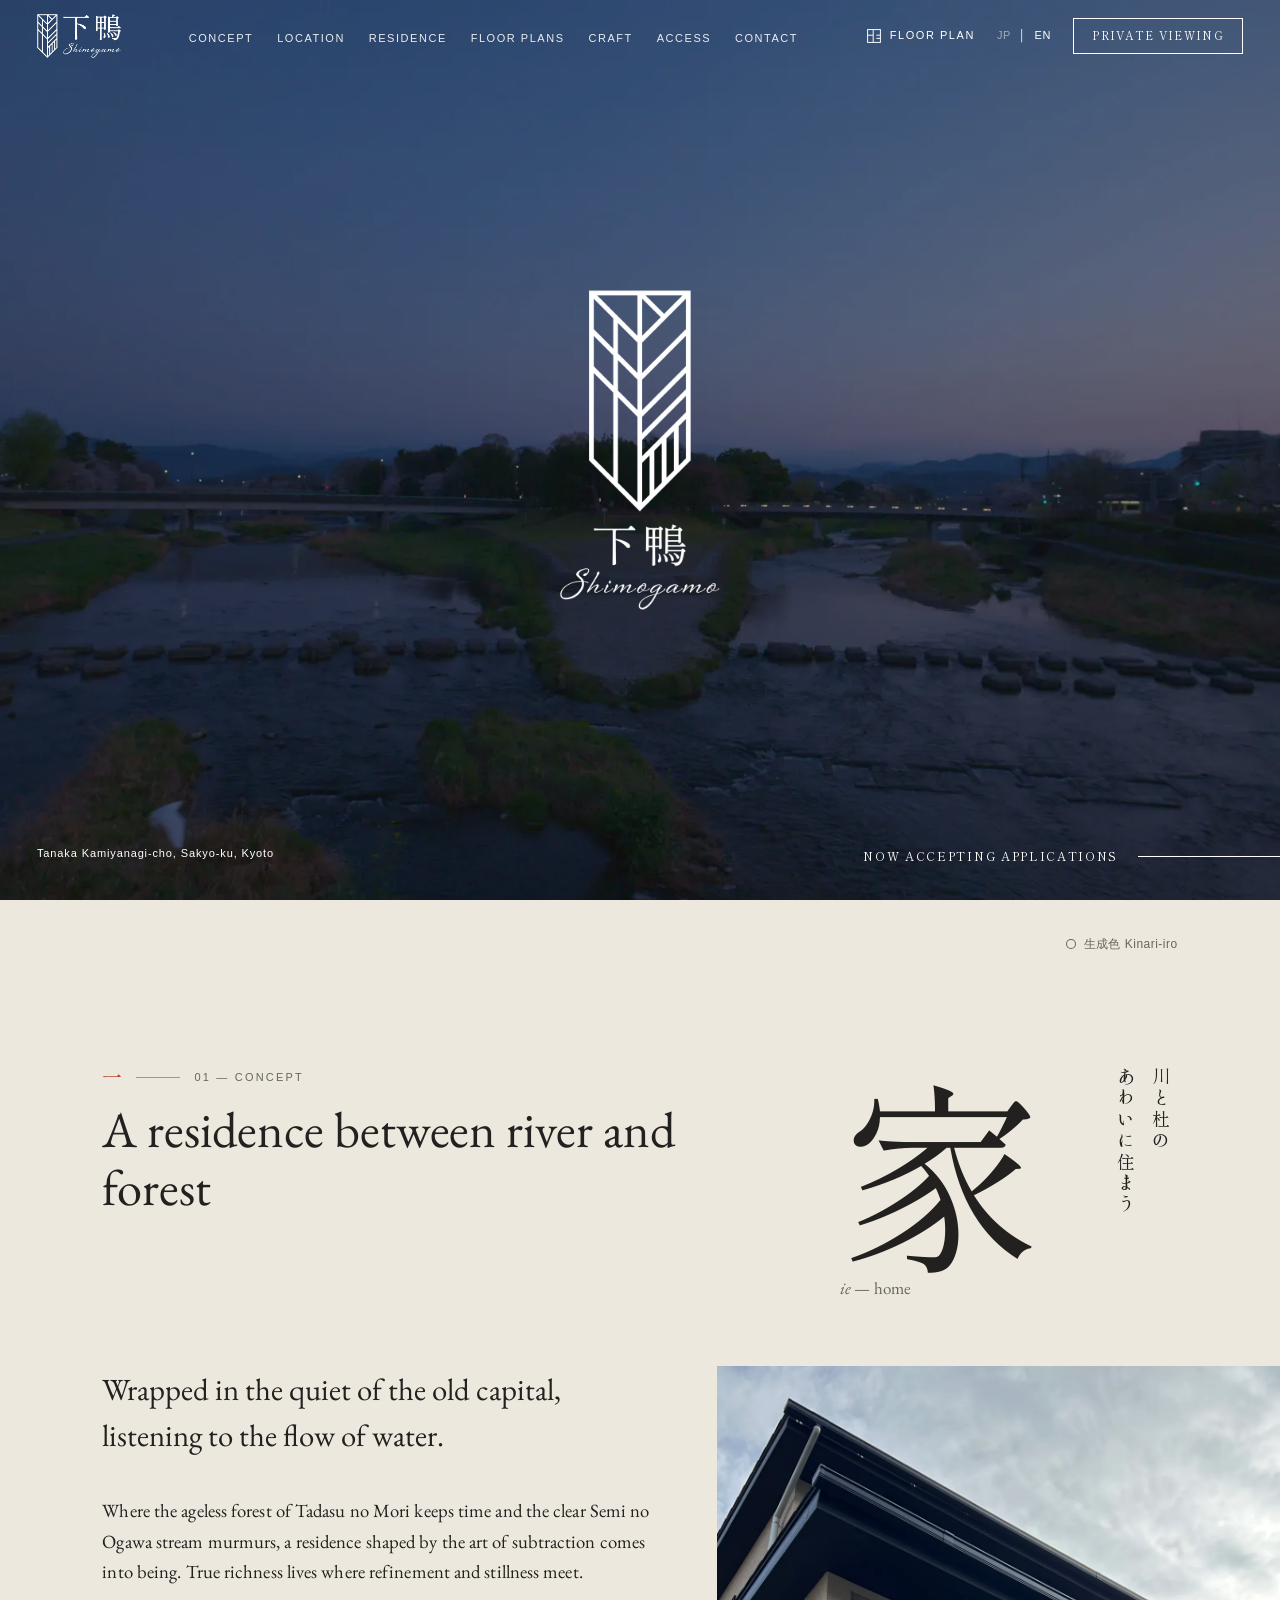
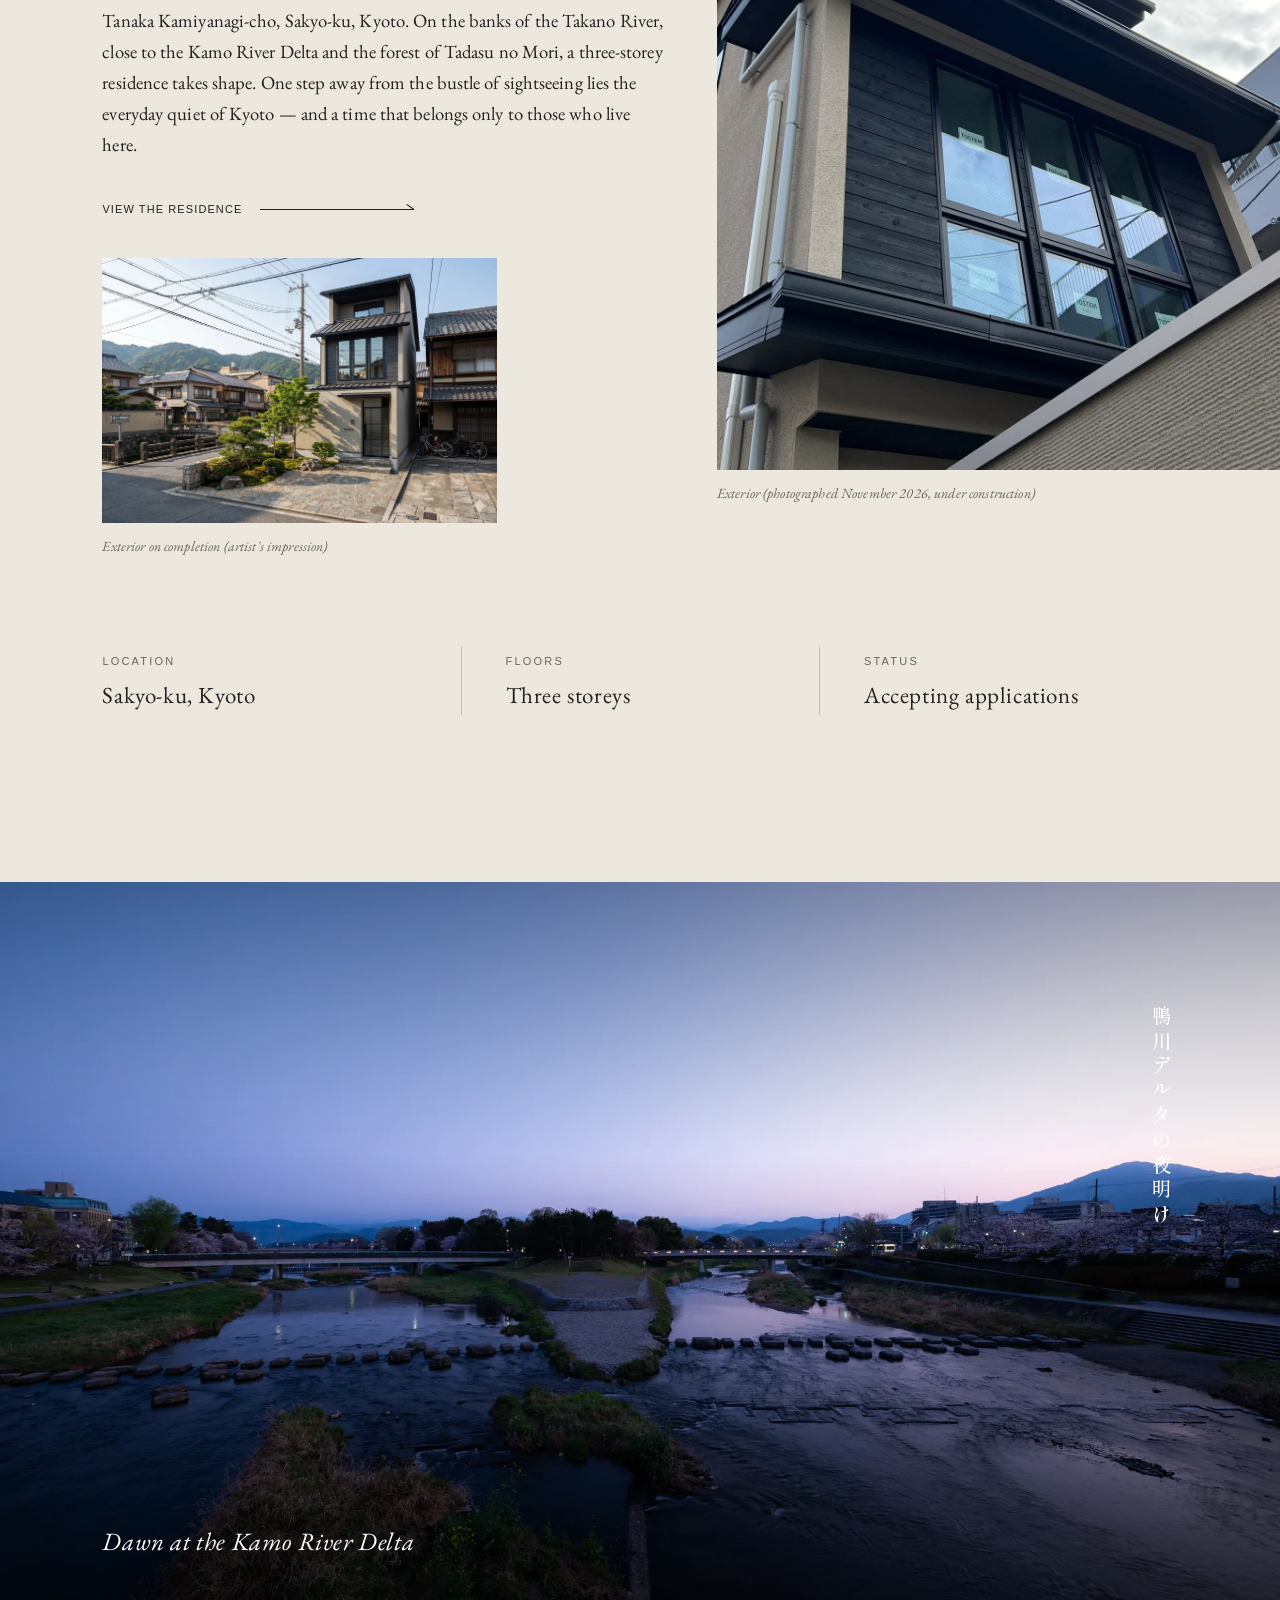
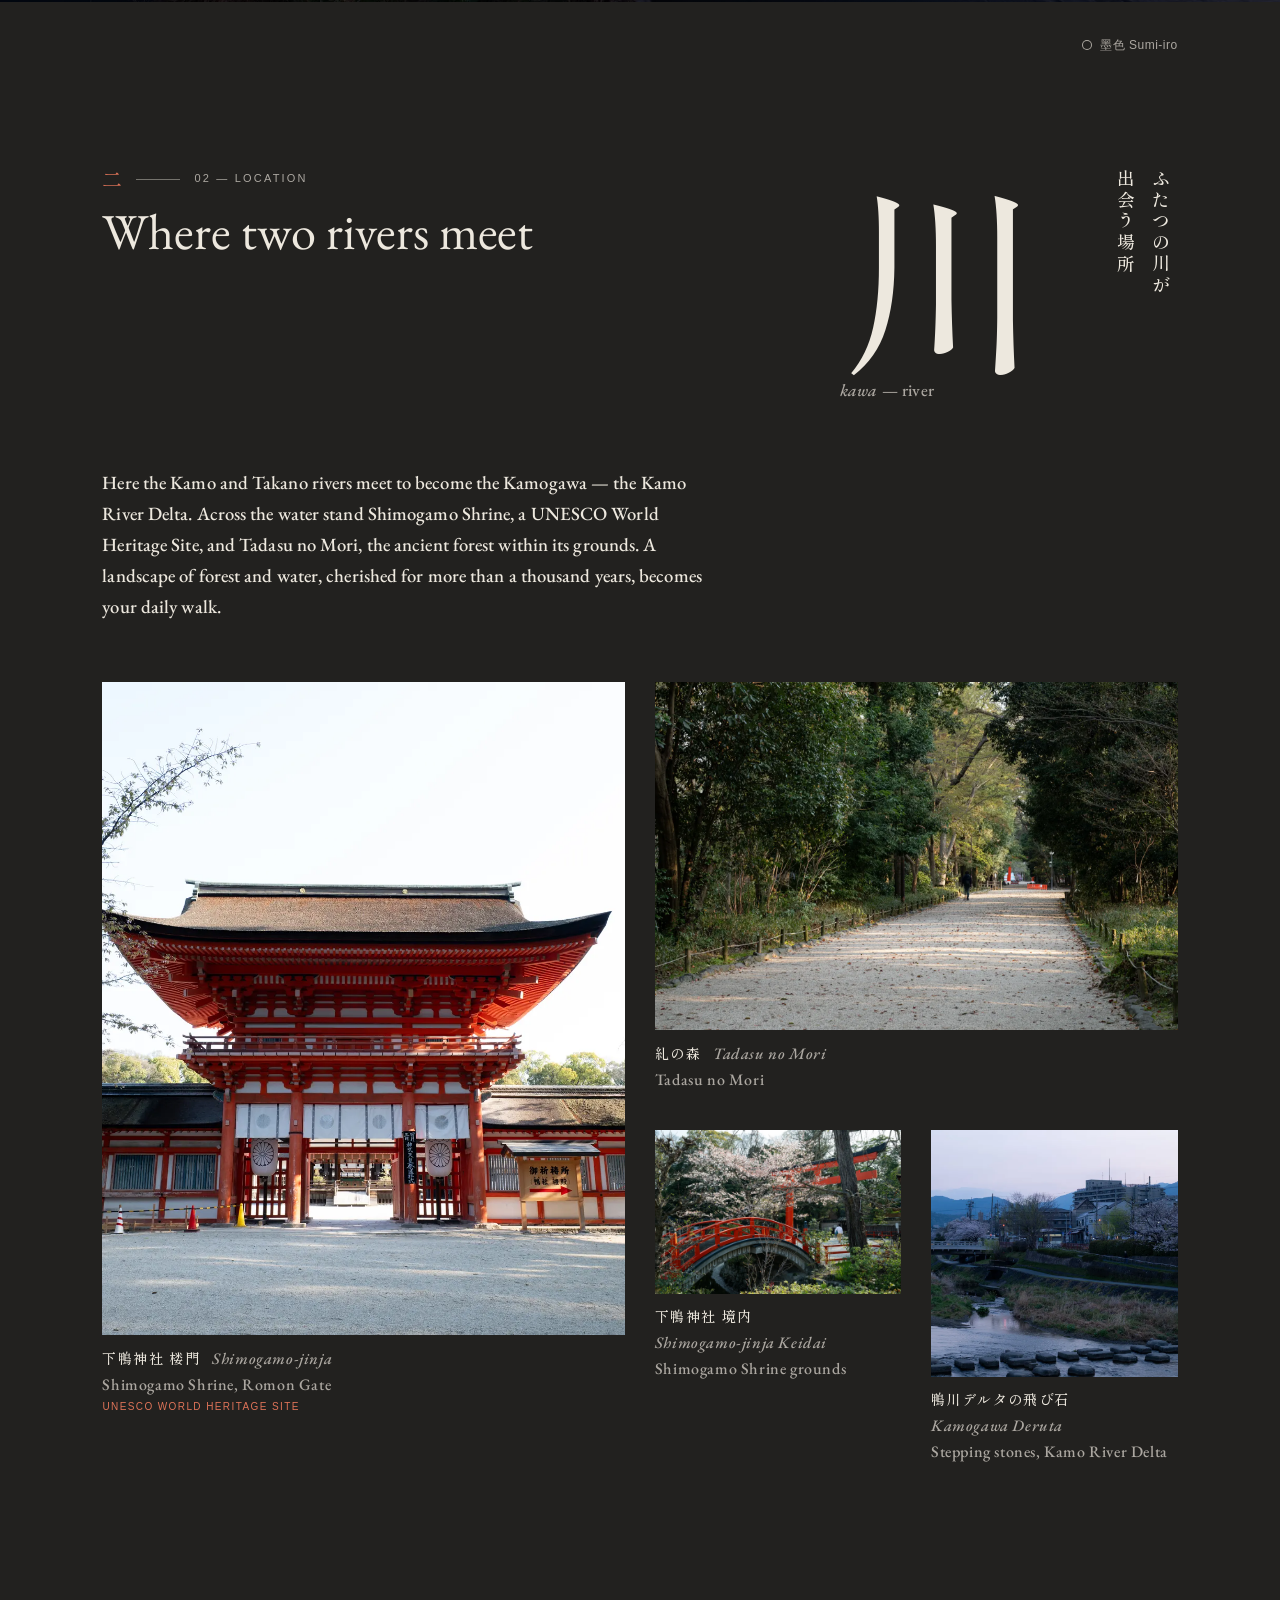
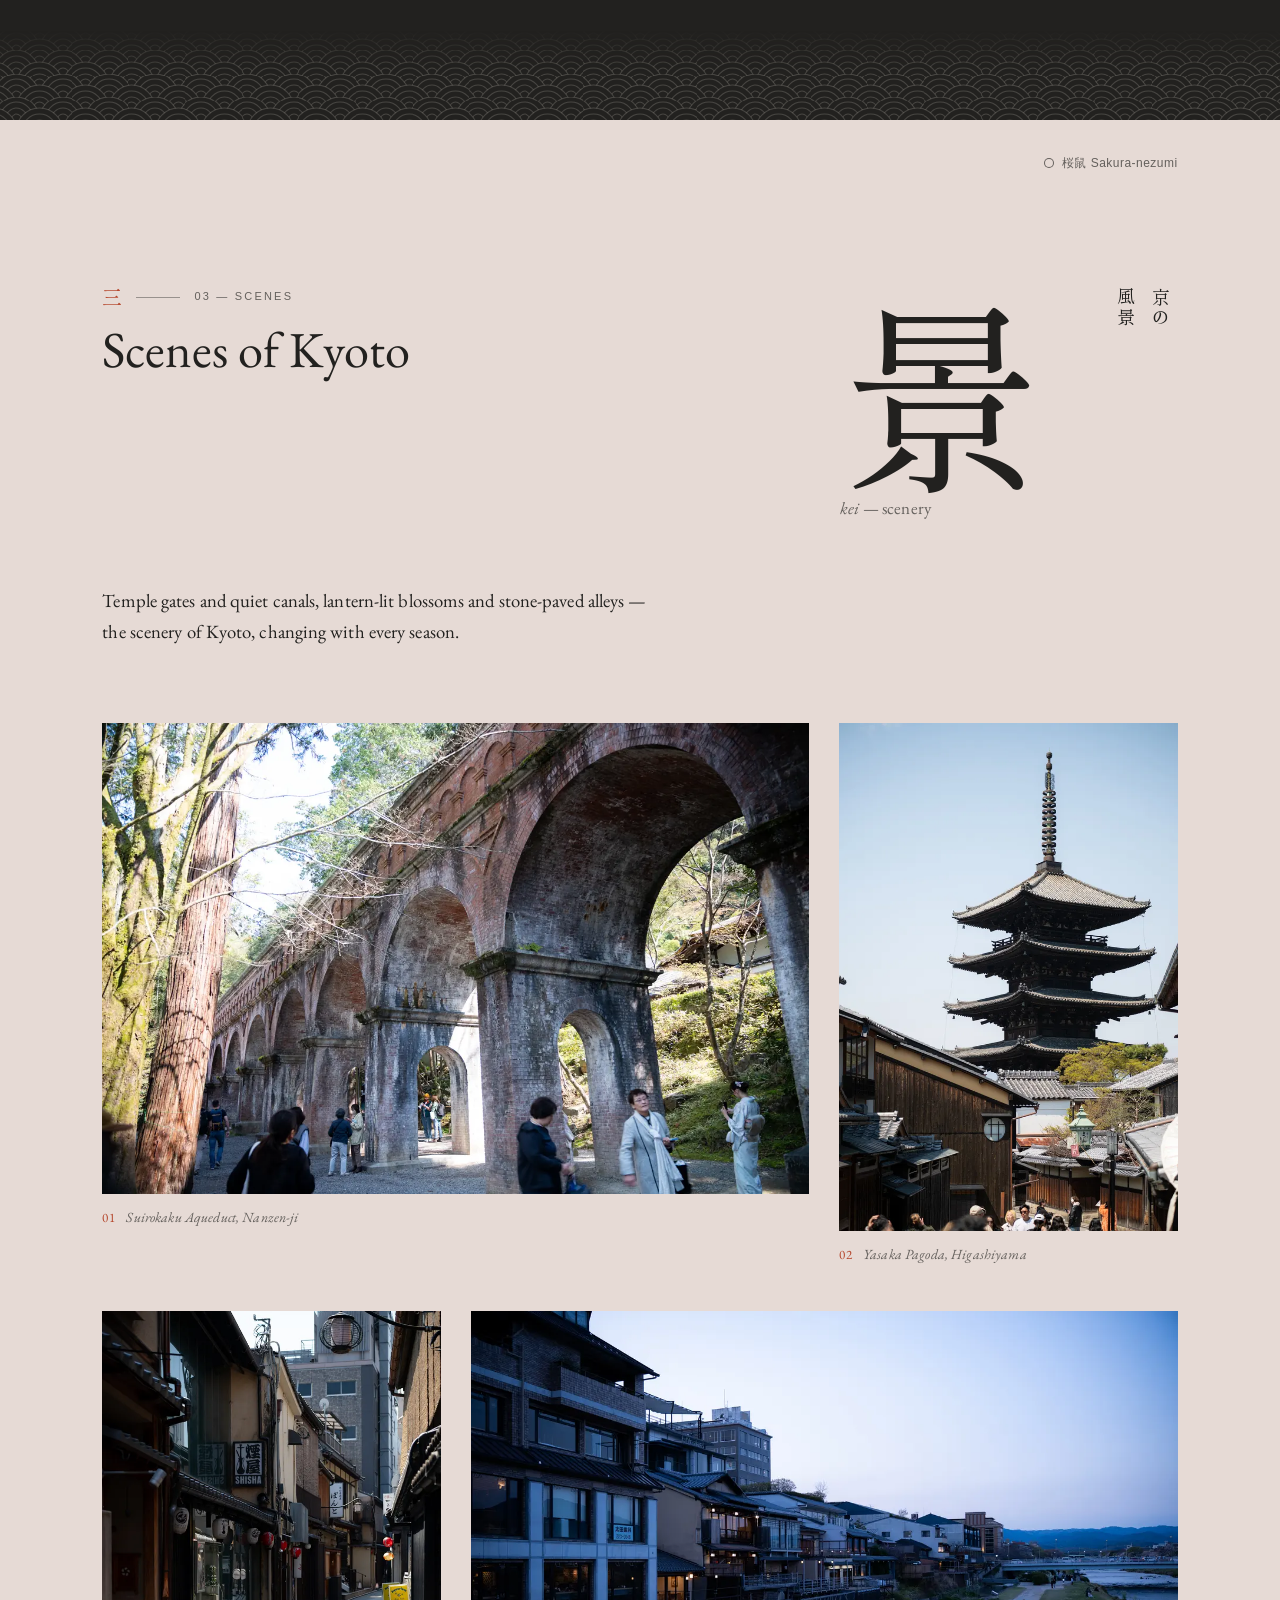
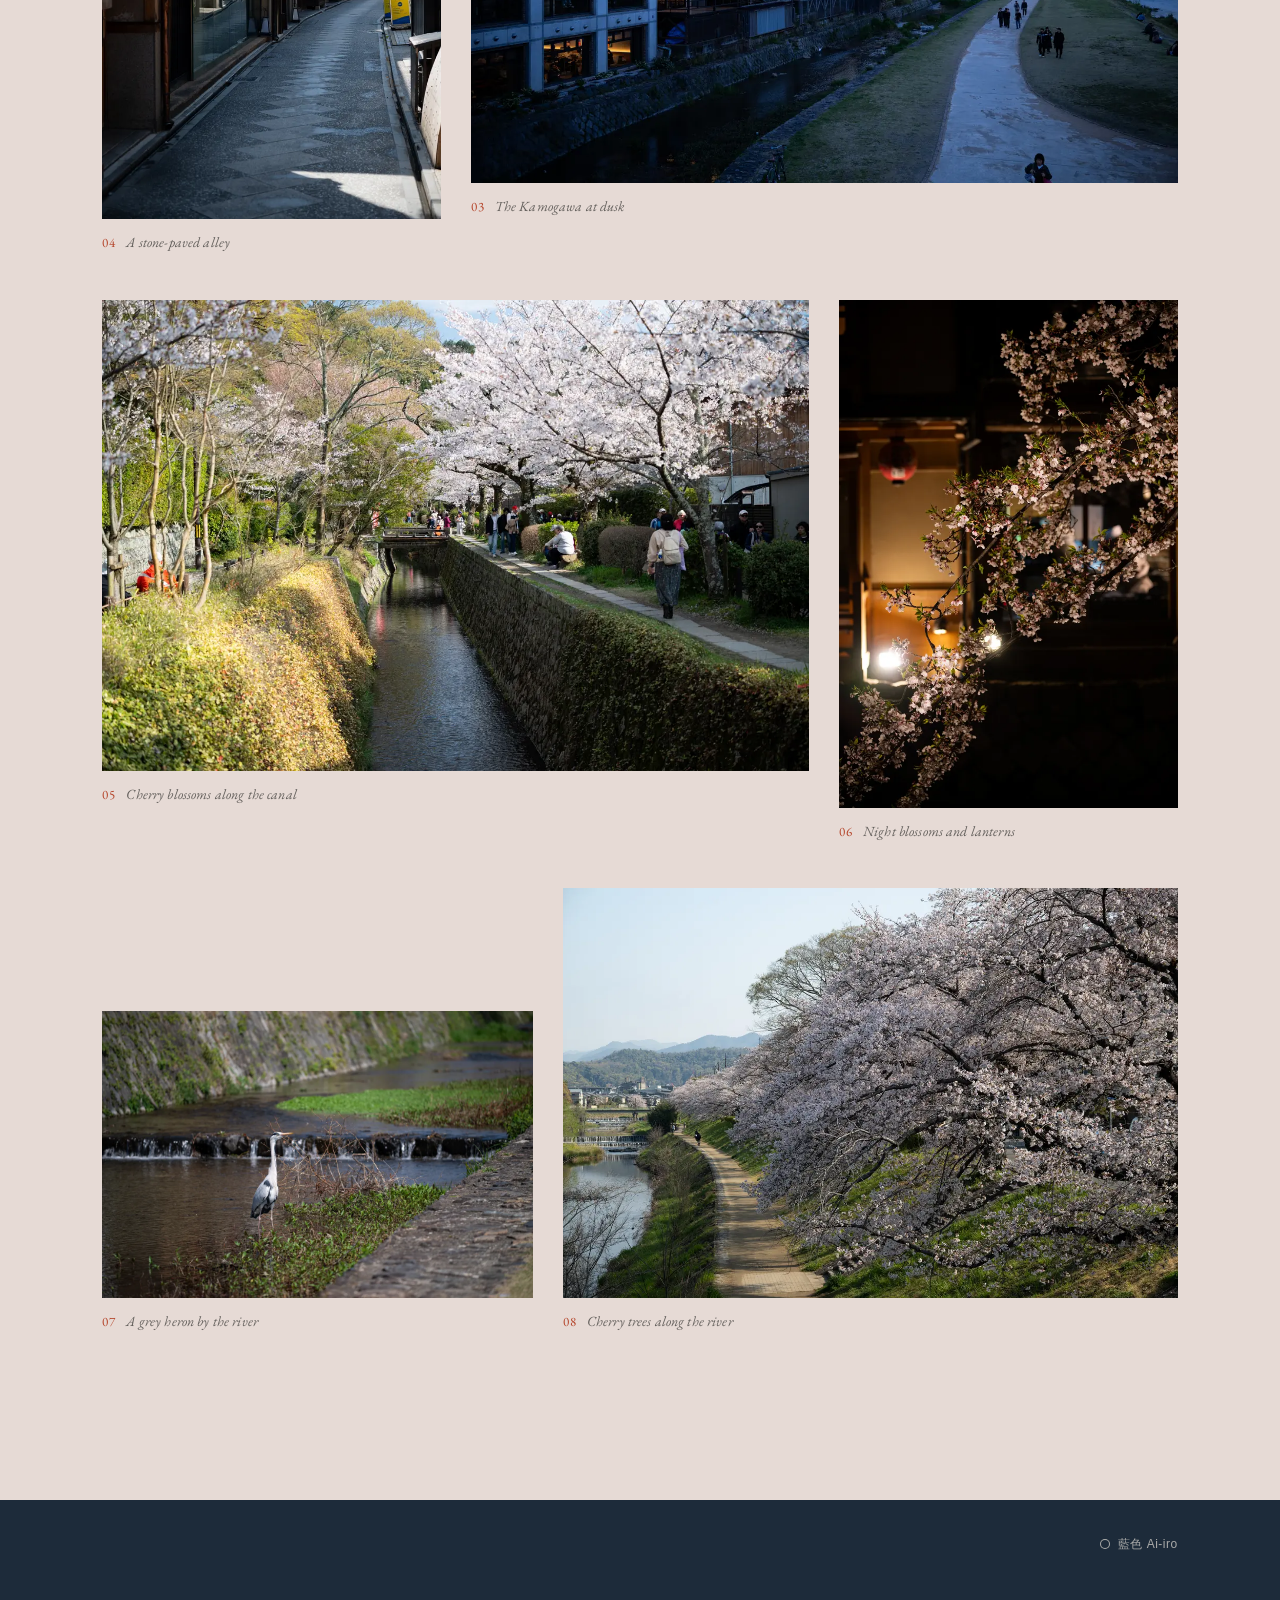
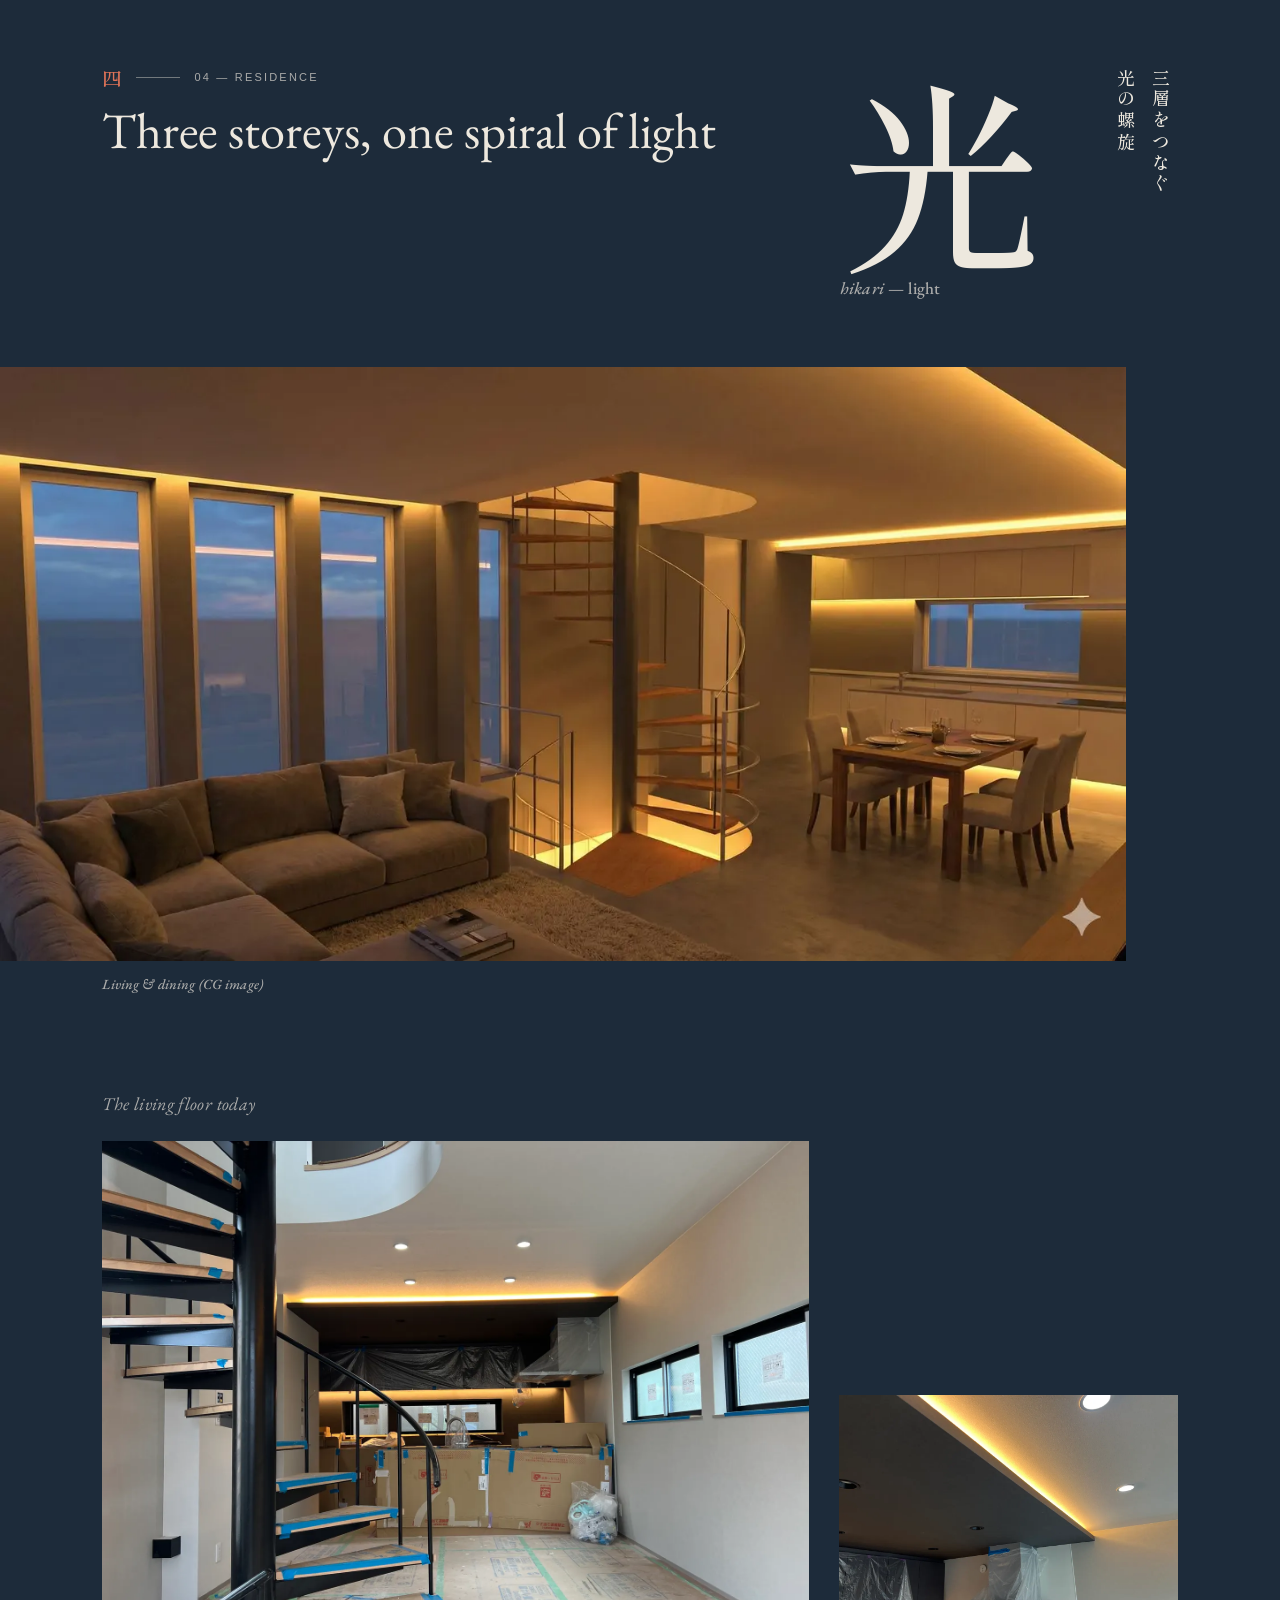
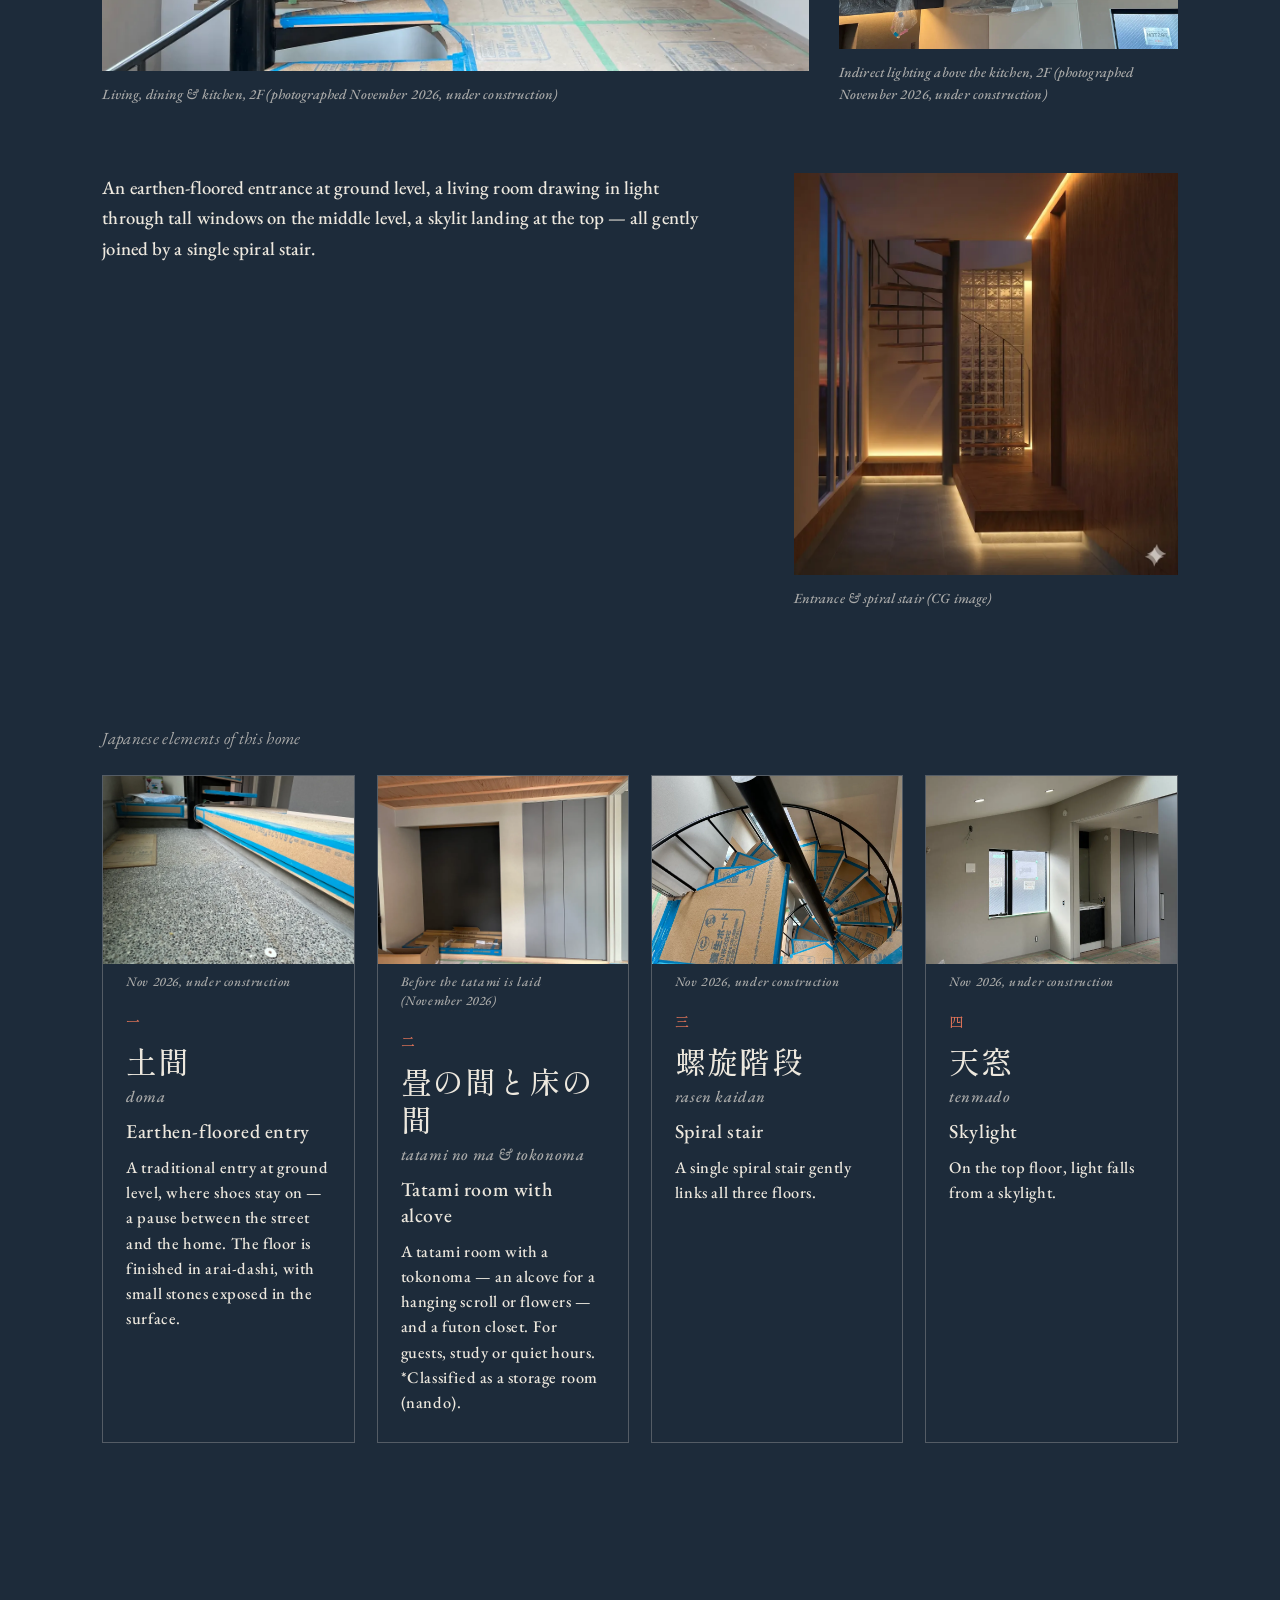
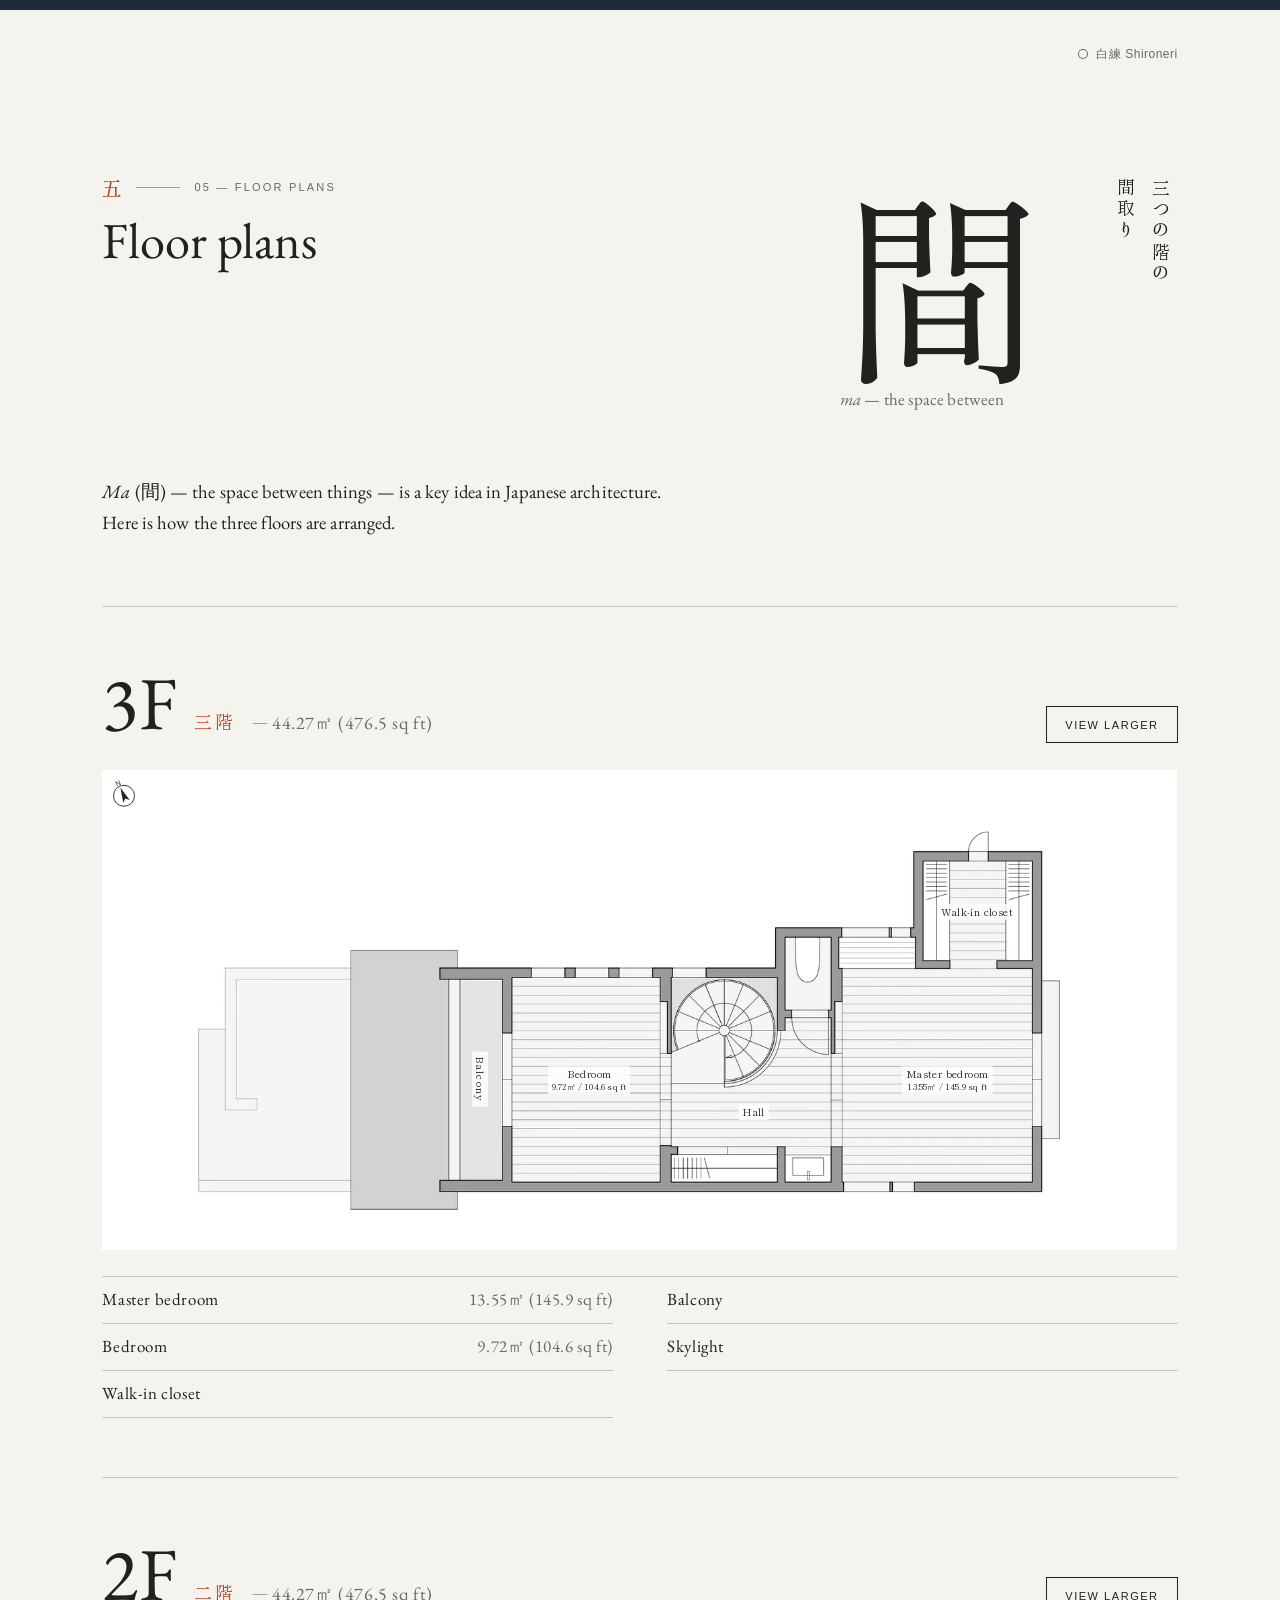
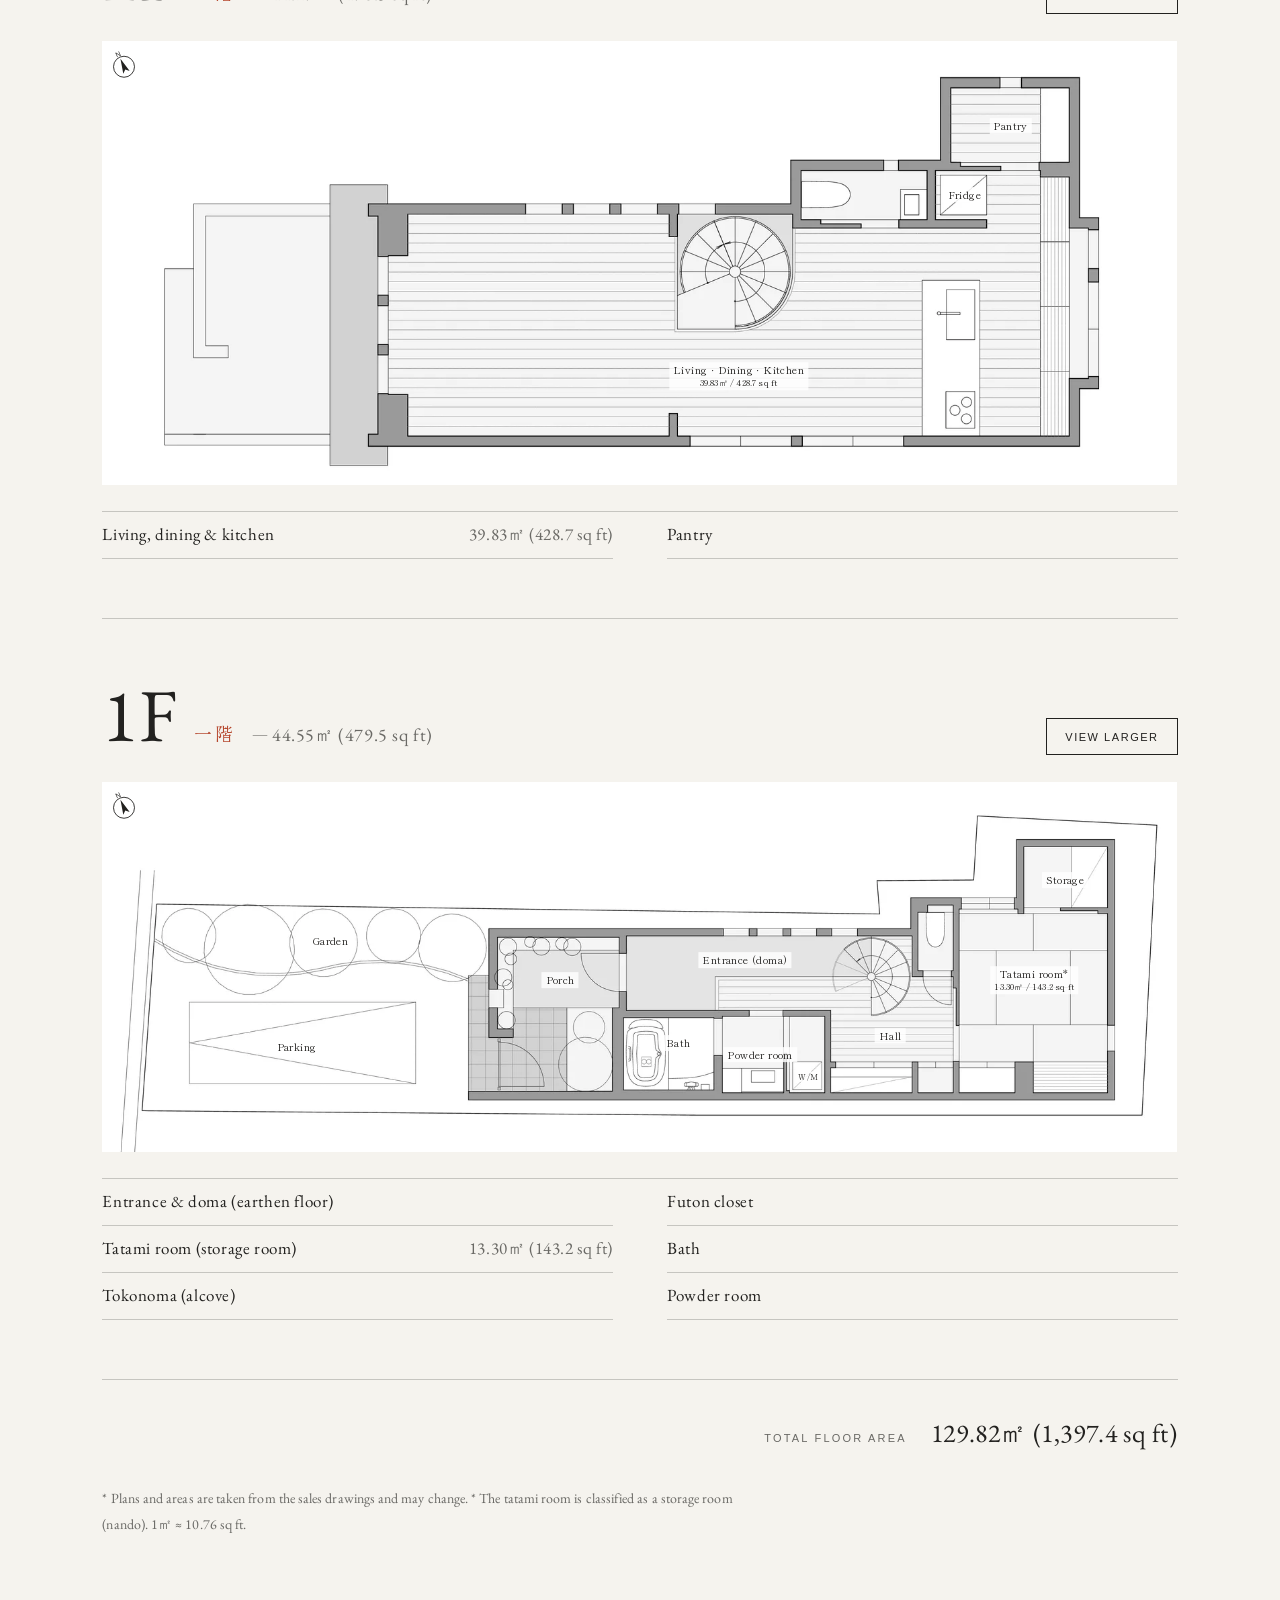
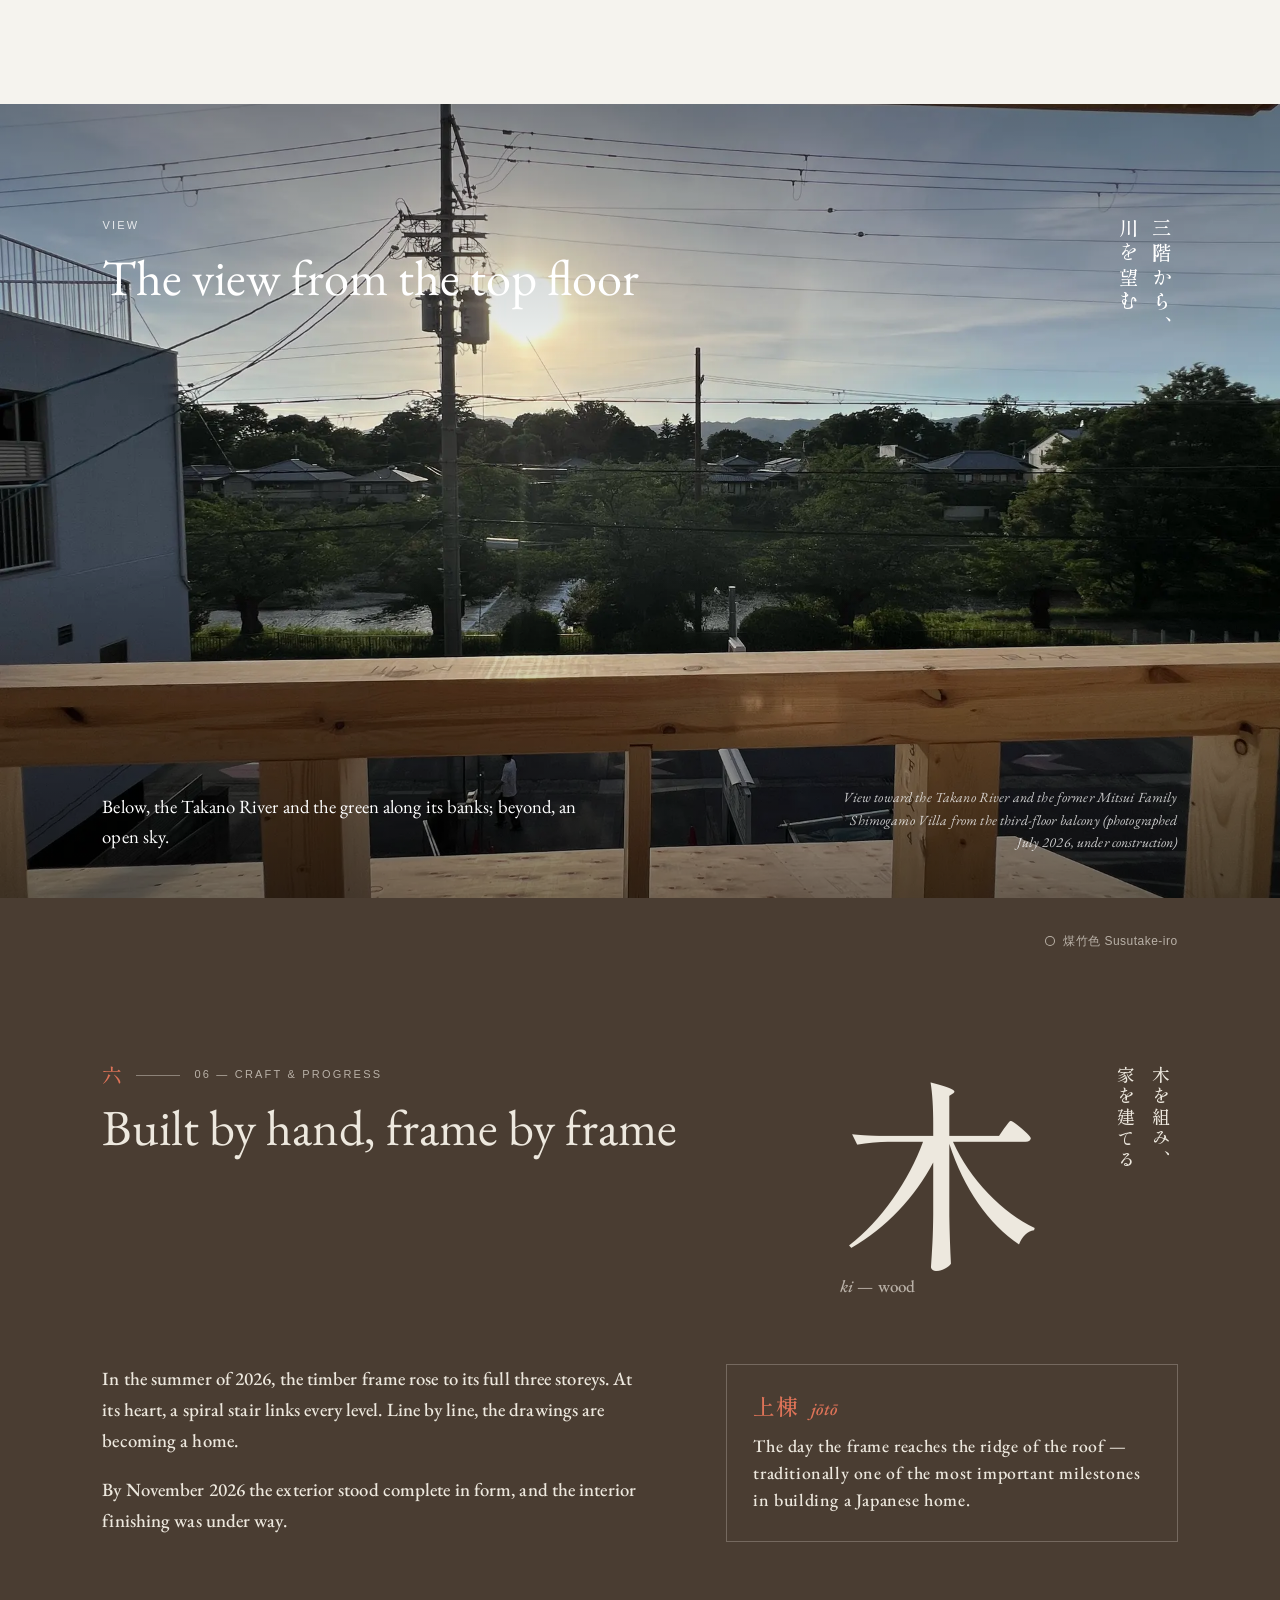
==== v3/index.html @ c9a966cd "下鴨LP v3（伝統色・実写・京都写真・正式ロゴ・間取りポップアップ）を確認用に /v3/ へ追加 - セクションごとに伝統色で背景を切り替え、全幅写真の帯で緩急を付けた - 2026年11月の建築中" ====
<!DOCTYPE html>
<html lang="ja">
<head>
<meta charset="utf-8">
<script>!function(){try{var d=document.documentElement,q=new URLSearchParams(location.search).get('lang'),s=null;try{s=localStorage.getItem('lang')}catch(e){}var n=(navigator.languages&&navigator.languages[0])||navigator.language||'ja';d.lang=(q==='en'||q==='ja')?q:(s==='en'||s==='ja')?s:(/^ja/i.test(n)?'ja':'en')}catch(e){}}()</script>
<meta name="viewport" content="width=device-width, initial-scale=1">
<meta name="robots" content="noindex, nofollow">
<link rel="icon" href="../img/favicon-32.png" sizes="32x32" type="image/png">
<link rel="icon" href="../img/favicon.svg" type="image/svg+xml">
<link rel="icon" href="../img/favicon-192.png" sizes="192x192" type="image/png">
<link rel="apple-touch-icon" href="../img/apple-touch-icon.png">
<meta name="format-detection" content="telephone=no">
<title>下鴨邸宅｜京都市左京区田中上柳町</title>
<meta name="description" content="京都・下鴨、高野川のほとりに誕生する三層の邸宅。鴨川デルタと糺の森にほど近い、田中上柳町の住まい。先着申込受付中。">
<meta property="og:title" content="下鴨邸宅｜京都市左京区田中上柳町">
<meta property="og:description" content="京都・下鴨、高野川のほとりに誕生する三層の邸宅。鴨川デルタと糺の森にほど近い、田中上柳町の住まい。先着申込受付中。">
<meta property="og:type" content="website">
<meta property="og:image" content="https://yokouchiyuki-hub.github.io/shimogamo/img/og.jpg">
<meta name="twitter:card" content="summary_large_image">
<link rel="preload" as="image" type="image/webp" href="../img/fv_poster_sp.webp" media="(max-width:767px)" fetchpriority="high">
<link rel="preload" as="image" type="image/webp" href="../img/fv_poster.webp" media="(min-width:768px)" fetchpriority="high">
<link rel="preconnect" href="https://fonts.googleapis.com">
<link rel="preconnect" href="https://fonts.gstatic.com" crossorigin>
<link rel="stylesheet" href="css/style.css">
<noscript><link rel="stylesheet" href="https://fonts.googleapis.com/css2?family=Shippori+Mincho:wght@400;500&family=EB+Garamond:ital@0;1&display=swap"></noscript>
<script src="js/main.js" defer></script>
<!-- Meta Pixel Code -->
<script>
!function(f,b,e,v,n,t,s)
{if(f.fbq)return;n=f.fbq=function(){n.callMethod?
n.callMethod.apply(n,arguments):n.queue.push(arguments)};
if(!f._fbq)f._fbq=n;n.push=n;n.loaded=!0;n.version='2.0';
n.queue=[];t=b.createElement(e);t.async=!0;
t.src=v;s=b.getElementsByTagName(e)[0];
s.parentNode.insertBefore(t,s)}(window, document,'script',
'https://connect.facebook.net/en_US/fbevents.js');
fbq('init', '954407957033133');
fbq('track', 'PageView');
</script>
<noscript><img height="1" width="1" style="display:none"
src="https://www.facebook.com/tr?id=954407957033133&ev=PageView&noscript=1"
/></noscript>
<!-- End Meta Pixel Code -->
</head>
<body>
<header class="l-header" id="header">
  <div class="l-header__inner">
    <a class="l-header__logo" href="#top"><picture class="l-header__logo-wt"><source type="image/webp" srcset="../img/logo_wide_wt.webp"><img src="../img/logo_wide_wt.png" alt="下鴨 Shimogamo" width="327" height="171" decoding="async"></picture><picture class="l-header__logo-bk"><source type="image/webp" srcset="../img/logo_wide_bk.webp"><img src="../img/logo_wide_bk.png" alt="" width="326" height="170" decoding="async"></picture></a>
    <nav class="l-header__nav" aria-label="Main">
      <ul><li><a href="#concept">CONCEPT</a></li><li><a href="#location">LOCATION</a></li><li><a href="#residence">RESIDENCE</a></li><li><a href="#plans">FLOOR PLANS</a></li><li><a href="#craft">CRAFT</a></li><li><a href="#access">ACCESS</a></li><li><a href="#contact">CONTACT</a></li></ul>
    </nav>
    <div class="l-header__right">
      <button class="l-header__plan" type="button" data-plan-open="1f" aria-haspopup="dialog"><svg class="l-header__plan-icon" viewBox="0 0 20 20" width="16" height="16" aria-hidden="true" focusable="false"><rect x="2" y="2" width="16" height="16" fill="none" stroke="currentColor" stroke-width="1.2"/><path d="M2 9h7V2M9 9v9M13 9h5M13 13h5" fill="none" stroke="currentColor" stroke-width="1.2"/></svg><span data-lang="ja">間取り</span><span data-lang="en">FLOOR PLAN</span></button>
      <div class="l-header__lang" role="group" aria-label="Language">
  <button type="button" data-set-lang="ja" aria-pressed="true">JP</button><span aria-hidden="true">│</span><button type="button" data-set-lang="en" aria-pressed="false">EN</button>
</div>
      <a class="l-header__book" href="#contact"><span data-lang="ja">内覧予約 │ PRIVATE VIEWING</span><span data-lang="en">PRIVATE VIEWING</span></a>
    </div>
    <button class="l-header__plan l-header__plan--sp" type="button" data-plan-open="1f" aria-haspopup="dialog"><svg class="l-header__plan-icon" viewBox="0 0 20 20" width="16" height="16" aria-hidden="true" focusable="false"><rect x="2" y="2" width="16" height="16" fill="none" stroke="currentColor" stroke-width="1.2"/><path d="M2 9h7V2M9 9v9M13 9h5M13 13h5" fill="none" stroke="currentColor" stroke-width="1.2"/></svg><span data-lang="ja">間取り</span><span data-lang="en">PLAN</span></button>
    <button class="l-header__burger" type="button" aria-expanded="false" aria-controls="menu" aria-label="Menu">
      <span class="l-header__burger-line"></span><span class="l-header__burger-line"></span>
    </button>
  </div>
</header>

<div class="l-menu" id="menu">
  <picture class="l-menu__logo"><source type="image/webp" srcset="../img/logo_wide_wt.webp"><img src="../img/logo_wide_wt.png" alt="下鴨 Shimogamo" width="327" height="171" decoding="async"></picture>
  <nav class="l-menu__nav" aria-label="Menu">
    <ul><li><a href="#concept" data-menu-link><span class="l-menu__num">一</span><span class="l-menu__en">Concept</span><span class="l-menu__ja">コンセプト</span></a></li><li><a href="#location" data-menu-link><span class="l-menu__num">二</span><span class="l-menu__en">Location</span><span class="l-menu__ja">ロケーション</span></a></li><li><a href="#scenes" data-menu-link><span class="l-menu__num">三</span><span class="l-menu__en">Scenes</span><span class="l-menu__ja">京の風景</span></a></li><li><a href="#residence" data-menu-link><span class="l-menu__num">四</span><span class="l-menu__en">Residence</span><span class="l-menu__ja">邸宅</span></a></li><li><a href="#plans" data-menu-link><span class="l-menu__num">五</span><span class="l-menu__en">Floor plans</span><span class="l-menu__ja">間取り</span></a></li><li><a href="#craft" data-menu-link><span class="l-menu__num">六</span><span class="l-menu__en">Craft</span><span class="l-menu__ja">家づくり</span></a></li><li><a href="#words" data-menu-link><span class="l-menu__num">七</span><span class="l-menu__en">Words</span><span class="l-menu__ja">この土地のことば</span></a></li><li><a href="#access" data-menu-link><span class="l-menu__num">八</span><span class="l-menu__en">Access</span><span class="l-menu__ja">交通</span></a></li><li><a href="#contact" data-menu-link><span class="l-menu__num">九</span><span class="l-menu__en">Contact</span><span class="l-menu__ja">内覧のご案内</span></a></li></ul>
  </nav>
  <div class="l-menu__lang" role="group" aria-label="Language">
  <button type="button" data-set-lang="ja" aria-pressed="true">JP</button><span aria-hidden="true">│</span><button type="button" data-set-lang="en" aria-pressed="false">EN</button>
</div>
  <a class="l-menu__book" href="#contact" data-menu-link><span data-lang="ja">内覧予約 │ PRIVATE VIEWING</span><span data-lang="en">PRIVATE VIEWING</span></a>
</div>

<main id="top">

<section class="p-fv" aria-label="SHIMOGAMO">
  <picture class="p-fv__poster">
  <source media="(max-width:767px)" type="image/webp" srcset="../img/fv_poster_sp.webp">
  <source media="(max-width:767px)" srcset="../img/fv_poster_sp.jpg">
  <source type="image/webp" srcset="../img/fv_poster.webp">
  <img src="../img/fv_poster.jpg" alt="" width="1920" height="1080" fetchpriority="high">
</picture>
  <video class="p-fv__video" muted loop playsinline preload="none" aria-hidden="true" tabindex="-1" data-src-pc="../movie/fv_pc.mp4" data-src-sp="../movie/fv_sp.mp4"></video>
  <div class="p-fv__shade" aria-hidden="true"></div>
  <h1 class="p-fv__logo"><picture><source type="image/webp" srcset="../img/logo_wt.webp"><img src="../img/logo_wt.png" alt="下鴨 Shimogamo" width="400" height="800" decoding="async"></picture></h1>
  <p class="p-fv__addr"><span data-lang="ja">京都市左京区田中上柳町</span><span data-lang="en">Tanaka Kamiyanagi-cho, Sakyo-ku, Kyoto</span></p>
  <p class="p-fv__status"><span class="p-fv__status-text"><span data-lang="ja">先着申込受付中</span><span data-lang="en">NOW ACCEPTING APPLICATIONS</span></span><span class="p-fv__status-line" aria-hidden="true"></span></p>
</section>

<section class="l-sec l-sec--light l-sec--kinari p-concept" id="concept">
  <p class="c-swatch" aria-hidden="true"><span class="c-swatch__dot"></span>生成色 Kinari-iro</p>
  <div class="p-head js-fade">
      <div class="p-head__main">
        <p class="p-head__label"><span class="p-head__num">一</span><span class="p-head__rule" aria-hidden="true"></span><span>01 — CONCEPT</span></p>
        <h2 class="p-head__en">A residence between river and forest</h2>
      </div>
      <div class="c-emblem" aria-hidden="true"><span class="c-emblem__kanji">家</span><span class="c-emblem__roman"><i>ie</i> — home</span></div>
      <p class="p-head__ja"><span>川と杜の</span><span>あわいに住まう</span></p>
    </div>
  <div class="p-concept__body">
    <div class="p-concept__text js-fade">
      <h3 class="p-lead"><span data-lang="ja">古都の静けさを纏い、<br>水の流れに耳を澄ます。</span><span data-lang="en">Wrapped in the quiet of the old capital,<br>listening to the flow of water.</span></h3>
      <div class="p-text">
        <p data-lang="ja">糺の森が守り伝える悠久の時の流れと、瀬見の小川の清らかなせせらぎ。<br>日本の美意識が凝縮されたこの地に、引き算の哲学が息づく邸宅が誕生する。<br>洗練と静謐が重なり合うところに、真の豊かさはある。</p>
        <p data-lang="ja">京都市左京区、田中上柳町。高野川のほとり、鴨川デルタと糺の森にほど近い一角に、三層の邸宅が誕生します。観光の賑わいから一歩離れた、京都の日常の静けさ。そこには、住まう人だけの時間が流れています。</p>
        <p data-lang="en">Where the ageless forest of Tadasu no Mori keeps time and the clear Semi no Ogawa stream murmurs, a residence shaped by the art of subtraction comes into being. True richness lives where refinement and stillness meet.</p>
        <p data-lang="en">Tanaka Kamiyanagi-cho, Sakyo-ku, Kyoto. On the banks of the Takano River, close to the Kamo River Delta and the forest of Tadasu no Mori, a three-storey residence takes shape. One step away from the bustle of sightseeing lies the everyday quiet of Kyoto — and a time that belongs only to those who live here.</p>
      </div>
      <a class="p-link" href="#residence"><span class="p-link__label">VIEW THE RESIDENCE</span><span class="p-link__line" aria-hidden="true"></span></a>
      <figure class="p-concept__cg p-photo">
        <picture>
  <source media="(max-width:767px)" type="image/webp" srcset="../img/concept_exterior_sp.webp">
  <source media="(max-width:767px)" srcset="../img/concept_exterior_sp.jpg">
  <source type="image/webp" srcset="../img/concept_exterior.webp">
  <img src="../img/concept_exterior.jpg" alt="外観完成イメージ（CG）" width="1600" height="1073" loading="lazy" decoding="async">
</picture>
        <figcaption class="p-caption"><span data-lang="ja">外観完成イメージ（CG）</span><span data-lang="en">Exterior on completion (artist's impression)</span></figcaption>
      </figure>
    </div>
    <figure class="p-concept__photo p-photo js-fade">
      <picture>
  <source media="(max-width:767px)" type="image/webp" data-lsrcset="../img/ext_up_sp.webp">
  <source media="(max-width:767px)" data-lsrcset="../img/ext_up_sp.jpg">
  <source type="image/webp" data-lsrcset="../img/ext_up.webp">
  <img data-lsrc="../img/ext_up.jpg" alt="外観" width="1200" height="1500" loading="lazy" decoding="async">
</picture>
      <figcaption class="p-caption"><span data-lang="ja">外観（2026年11月撮影・施工中）</span><span data-lang="en">Exterior (photographed November 2026, under construction)</span></figcaption>
    </figure>
  </div>
  <dl class="p-concept__facts js-fade">
    <div><dt>LOCATION</dt><dd><span data-lang="ja">京都市左京区</span><span data-lang="en">Sakyo-ku, Kyoto</span></dd></div>
    <div><dt>FLOORS</dt><dd><span data-lang="ja">地上3階</span><span data-lang="en">Three storeys</span></dd></div>
    <div><dt>STATUS</dt><dd><span data-lang="ja">先着申込受付中</span><span data-lang="en">Accepting applications</span></dd></div>
  </dl>
</section>

<figure class="p-band p-band--delta js-fade">
  <picture>
  <source media="(max-width:767px)" type="image/webp" srcset="../img/k_delta_dawn_sp.webp">
  <source media="(max-width:767px)" srcset="../img/k_delta_dawn_sp.jpg">
  <source type="image/webp" srcset="../img/k_delta_dawn.webp">
  <img src="../img/k_delta_dawn.jpg" alt="鴨川デルタの夜明け" width="1920" height="1080" loading="lazy" decoding="async">
</picture>
  <figcaption class="p-band__caption"><span data-lang="en">Dawn at the Kamo River Delta</span></figcaption>
  <p class="p-band__ja" aria-hidden="true">鴨川デルタの夜明け</p>
</figure>

<section class="l-sec l-sec--dark l-sec--sumi p-location" id="location">
  <p class="c-swatch" aria-hidden="true"><span class="c-swatch__dot"></span>墨色 Sumi-iro</p>
  <div class="p-head js-fade">
      <div class="p-head__main">
        <p class="p-head__label"><span class="p-head__num">二</span><span class="p-head__rule" aria-hidden="true"></span><span>02 — LOCATION</span></p>
        <h2 class="p-head__en">Where two rivers meet</h2>
      </div>
      <div class="c-emblem" aria-hidden="true"><span class="c-emblem__kanji">川</span><span class="c-emblem__roman"><i>kawa</i> — river</span></div>
      <p class="p-head__ja"><span>ふたつの川が</span><span>出会う場所</span></p>
    </div>
  <div class="p-location__body">
    <div class="p-location__text p-text js-fade">
      <p data-lang="ja">賀茂川と高野川が出会い、鴨川となる鴨川デルタ。川を渡れば、世界遺産・下鴨神社と、その境内に広がる糺の森。千年を超えて守られてきた杜と水の風景が、毎日の散歩道になります。</p>
      <p data-lang="en">Here the Kamo and Takano rivers meet to become the Kamogawa — the Kamo River Delta. Across the water stand Shimogamo Shrine, a UNESCO World Heritage Site, and Tadasu no Mori, the ancient forest within its grounds. A landscape of forest and water, cherished for more than a thousand years, becomes your daily walk.</p>
    </div>
    <div class="p-location__photos">
      <figure class="p-location__photo p-location__photo--romon p-photo js-fade">
        <picture>
  <source media="(max-width:767px)" type="image/webp" srcset="../img/k_romon_sp.webp">
  <source media="(max-width:767px)" srcset="../img/k_romon_sp.jpg">
  <source type="image/webp" srcset="../img/k_romon.webp">
  <img src="../img/k_romon.jpg" alt="下鴨神社 楼門" width="1000" height="1250" loading="lazy" decoding="async">
</picture>
        <figcaption class="p-place"><span class="p-place__line"><span class="p-place__ja">下鴨神社 楼門</span><i class="p-place__ro">Shimogamo-jinja</i></span><span class="p-place__en">Shimogamo Shrine, Romon Gate</span><span class="p-place__tag"><span data-lang="ja">世界遺産</span><span data-lang="en">UNESCO World Heritage Site</span></span></figcaption>
      </figure>
    <p class="p-location__hint" aria-hidden="true"><span data-lang="ja">スワイプ →</span><span data-lang="en">Swipe →</span></p>
    <div class="p-location__more">
      <figure class="p-location__photo p-location__photo--tadasu p-photo js-fade">
        <picture>
  <source media="(max-width:767px)" type="image/webp" srcset="../img/k_tadasu_sp.webp">
  <source media="(max-width:767px)" srcset="../img/k_tadasu_sp.jpg">
  <source type="image/webp" srcset="../img/k_tadasu.webp">
  <img src="../img/k_tadasu.jpg" alt="糺の森の参道" width="1500" height="1000" loading="lazy" decoding="async">
</picture>
        <figcaption class="p-place"><span class="p-place__line"><span class="p-place__ja">糺の森</span><i class="p-place__ro">Tadasu no Mori</i></span><span class="p-place__en">Tadasu no Mori</span></figcaption>
      </figure>
      <figure class="p-location__photo p-location__photo--rinbashi p-photo js-fade">
        <picture>
  <source media="(max-width:767px)" type="image/webp" srcset="../img/k_rinbashi_sp.webp">
  <source media="(max-width:767px)" srcset="../img/k_rinbashi_sp.jpg">
  <source type="image/webp" srcset="../img/k_rinbashi.webp">
  <img src="../img/k_rinbashi.jpg" alt="下鴨神社 境内の朱の橋と鳥居" width="1200" height="800" loading="lazy" decoding="async">
</picture>
        <figcaption class="p-place"><span class="p-place__line"><span class="p-place__ja">下鴨神社 境内</span><i class="p-place__ro">Shimogamo-jinja Keidai</i></span><span class="p-place__en">Shimogamo Shrine grounds</span></figcaption>
      </figure>
      <figure class="p-location__photo p-location__photo--stones p-photo js-fade">
        <picture>
  <source media="(max-width:767px)" type="image/webp" srcset="../img/k_delta_stones_sp.webp">
  <source media="(max-width:767px)" srcset="../img/k_delta_stones_sp.jpg">
  <source type="image/webp" srcset="../img/k_delta_stones.webp">
  <img src="../img/k_delta_stones.jpg" alt="鴨川デルタの飛び石" width="1200" height="800" loading="lazy" decoding="async">
</picture>
        <figcaption class="p-place"><span class="p-place__line"><span class="p-place__ja">鴨川デルタの飛び石</span><i class="p-place__ro">Kamogawa Deruta</i></span><span class="p-place__en">Stepping stones, Kamo River Delta</span></figcaption>
      </figure>
    </div>
  </div>
  <div class="p-location__wave" aria-hidden="true"></div>
</section>
<section class="l-sec l-sec--light l-sec--sakura p-scenes" id="scenes">
  <p class="c-swatch" aria-hidden="true"><span class="c-swatch__dot"></span>桜鼠 Sakura-nezumi</p>
  <div class="p-head js-fade">
      <div class="p-head__main">
        <p class="p-head__label"><span class="p-head__num">三</span><span class="p-head__rule" aria-hidden="true"></span><span>03 — SCENES</span></p>
        <h2 class="p-head__en">Scenes of Kyoto</h2>
      </div>
      <div class="c-emblem" aria-hidden="true"><span class="c-emblem__kanji">景</span><span class="c-emblem__roman"><i>kei</i> — scenery</span></div>
      <p class="p-head__ja"><span>京の</span><span>風景</span></p>
    </div>
  <div class="p-scenes__lead p-text js-fade">
    <p data-lang="ja">川辺の桜、朱の楼門、町家の軒。季節ごとに表情を変える、京都の風景。</p>
    <p data-lang="en">Temple gates and quiet canals, lantern-lit blossoms and stone-paved alleys — the scenery of Kyoto, changing with every season.</p>
  </div>
  <p class="p-scenes__hint" aria-hidden="true"><span data-lang="ja">スワイプ →</span><span data-lang="en">Swipe →</span></p>
  <ul class="p-scenes__list">
      <li class="p-scenes__item p-scenes__item--n1 p-scenes__item--l p-photo js-fade">
        <picture>
  <source media="(max-width:767px)" type="image/webp" srcset="../img/k_aqueduct_sp.webp">
  <source media="(max-width:767px)" srcset="../img/k_aqueduct_sp.jpg">
  <source type="image/webp" srcset="../img/k_aqueduct.webp">
  <img src="../img/k_aqueduct.jpg" alt="南禅寺 水路閣" width="1200" height="800" loading="lazy" decoding="async">
</picture>
        <p class="p-caption p-scenes__caption"><span class="p-scenes__no">01</span><span><span data-lang="ja">南禅寺 水路閣</span><span data-lang="en">Suirokaku Aqueduct, Nanzen-ji</span></span></p>
      </li>
      <li class="p-scenes__item p-scenes__item--n2 p-scenes__item--p p-photo js-fade">
        <picture>
  <source media="(max-width:767px)" type="image/webp" srcset="../img/k_pagoda_sp.webp">
  <source media="(max-width:767px)" srcset="../img/k_pagoda_sp.jpg">
  <source type="image/webp" srcset="../img/k_pagoda.webp">
  <img src="../img/k_pagoda.jpg" alt="八坂の塔" width="640" height="960" loading="lazy" decoding="async">
</picture>
        <p class="p-caption p-scenes__caption"><span class="p-scenes__no">02</span><span><span data-lang="ja">八坂の塔</span><span data-lang="en">Yasaka Pagoda, Higashiyama</span></span></p>
      </li>
      <li class="p-scenes__item p-scenes__item--n3 p-scenes__item--l p-photo js-fade">
        <picture>
  <source media="(max-width:767px)" type="image/webp" srcset="../img/k_kamo_dusk_sp.webp">
  <source media="(max-width:767px)" srcset="../img/k_kamo_dusk_sp.jpg">
  <source type="image/webp" srcset="../img/k_kamo_dusk.webp">
  <img src="../img/k_kamo_dusk.jpg" alt="夕暮れの鴨川" width="1200" height="800" loading="lazy" decoding="async">
</picture>
        <p class="p-caption p-scenes__caption"><span class="p-scenes__no">03</span><span><span data-lang="ja">夕暮れの鴨川</span><span data-lang="en">The Kamogawa at dusk</span></span></p>
      </li>
      <li class="p-scenes__item p-scenes__item--n4 p-scenes__item--p p-photo js-fade">
        <picture>
  <source media="(max-width:767px)" type="image/webp" srcset="../img/k_alley_sp.webp">
  <source media="(max-width:767px)" srcset="../img/k_alley_sp.jpg">
  <source type="image/webp" srcset="../img/k_alley.webp">
  <img src="../img/k_alley.jpg" alt="石畳の路地" width="640" height="960" loading="lazy" decoding="async">
</picture>
        <p class="p-caption p-scenes__caption"><span class="p-scenes__no">04</span><span><span data-lang="ja">石畳の路地</span><span data-lang="en">A stone-paved alley</span></span></p>
      </li>
      <li class="p-scenes__item p-scenes__item--n5 p-scenes__item--l p-photo js-fade">
        <picture>
  <source media="(max-width:767px)" type="image/webp" srcset="../img/k_canal_path_sp.webp">
  <source media="(max-width:767px)" srcset="../img/k_canal_path_sp.jpg">
  <source type="image/webp" srcset="../img/k_canal_path.webp">
  <img src="../img/k_canal_path.jpg" alt="疏水沿いの桜" width="1200" height="800" loading="lazy" decoding="async">
</picture>
        <p class="p-caption p-scenes__caption"><span class="p-scenes__no">05</span><span><span data-lang="ja">疏水沿いの桜</span><span data-lang="en">Cherry blossoms along the canal</span></span></p>
      </li>
      <li class="p-scenes__item p-scenes__item--n6 p-scenes__item--p p-photo js-fade">
        <picture>
  <source media="(max-width:767px)" type="image/webp" srcset="../img/k_night_lantern_sp.webp">
  <source media="(max-width:767px)" srcset="../img/k_night_lantern_sp.jpg">
  <source type="image/webp" srcset="../img/k_night_lantern.webp">
  <img src="../img/k_night_lantern.jpg" alt="夜桜と提灯" width="640" height="960" loading="lazy" decoding="async">
</picture>
        <p class="p-caption p-scenes__caption"><span class="p-scenes__no">06</span><span><span data-lang="ja">夜桜と提灯</span><span data-lang="en">Night blossoms and lanterns</span></span></p>
      </li>
      <li class="p-scenes__item p-scenes__item--n7 p-scenes__item--l p-photo js-fade">
        <picture>
  <source media="(max-width:767px)" type="image/webp" srcset="../img/k_heron_sp.webp">
  <source media="(max-width:767px)" srcset="../img/k_heron_sp.jpg">
  <source type="image/webp" srcset="../img/k_heron.webp">
  <img src="../img/k_heron.jpg" alt="川辺のアオサギ" width="1200" height="800" loading="lazy" decoding="async">
</picture>
        <p class="p-caption p-scenes__caption"><span class="p-scenes__no">07</span><span><span data-lang="ja">川辺のアオサギ</span><span data-lang="en">A grey heron by the river</span></span></p>
      </li>
      <li class="p-scenes__item p-scenes__item--n8 p-scenes__item--l p-photo js-fade">
        <picture>
  <source media="(max-width:767px)" type="image/webp" srcset="../img/k_riverbank_sp.webp">
  <source media="(max-width:767px)" srcset="../img/k_riverbank_sp.jpg">
  <source type="image/webp" srcset="../img/k_riverbank.webp">
  <img src="../img/k_riverbank.jpg" alt="川沿いの桜並木" width="1200" height="800" loading="lazy" decoding="async">
</picture>
        <p class="p-caption p-scenes__caption"><span class="p-scenes__no">08</span><span><span data-lang="ja">川沿いの桜並木</span><span data-lang="en">Cherry trees along the river</span></span></p>
      </li>
      </ul>
</section>

<section class="l-sec l-sec--dark l-sec--ai p-residence" id="residence">
  <p class="c-swatch" aria-hidden="true"><span class="c-swatch__dot"></span>藍色 Ai-iro</p>
  <div class="p-head js-fade">
      <div class="p-head__main">
        <p class="p-head__label"><span class="p-head__num">四</span><span class="p-head__rule" aria-hidden="true"></span><span>04 — RESIDENCE</span></p>
        <h2 class="p-head__en">Three storeys, one spiral of light</h2>
      </div>
      <div class="c-emblem" aria-hidden="true"><span class="c-emblem__kanji">光</span><span class="c-emblem__roman"><i>hikari</i> — light</span></div>
      <p class="p-head__ja"><span>三層をつなぐ</span><span>光の螺旋</span></p>
    </div>
  <figure class="p-residence__living p-photo js-fade">
    <picture>
  <source media="(max-width:767px)" type="image/webp" srcset="../img/residence_living_sp.webp">
  <source media="(max-width:767px)" srcset="../img/residence_living_sp.jpg">
  <source type="image/webp" srcset="../img/residence_living.webp">
  <img src="../img/residence_living.jpg" alt="リビング・ダイニング（CGイメージ）" width="1400" height="739" loading="lazy" decoding="async">
</picture>
    <figcaption class="p-caption"><span data-lang="ja">リビング・ダイニング（CGイメージ）</span><span data-lang="en">Living &amp; dining (CG image)</span></figcaption>
  </figure>
  <div class="p-residence__now">
    <h3 class="p-residence__now-title js-fade"><span data-lang="ja">現在の2階 LDK</span><span data-lang="en">The living floor today</span></h3>
    <div class="p-residence__now-grid">
      <figure class="p-residence__now-main p-photo js-fade">
        <picture>
  <source media="(max-width:767px)" type="image/webp" srcset="../img/int_ldk_sp.webp">
  <source media="(max-width:767px)" srcset="../img/int_ldk_sp.jpg">
  <source type="image/webp" srcset="../img/int_ldk.webp">
  <img src="../img/int_ldk.jpg" alt="2階 リビング・ダイニング・キッチンと螺旋階段（施工中）" width="1600" height="1200" loading="lazy" decoding="async">
</picture>
        <figcaption class="p-caption"><span data-lang="ja">2階 リビング・ダイニング・キッチン（2026年11月撮影・施工中）</span><span data-lang="en">Living, dining &amp; kitchen, 2F (photographed November 2026, under construction)</span></figcaption>
      </figure>
      <figure class="p-residence__now-sub p-photo js-fade">
        <picture>
  <source media="(max-width:767px)" type="image/webp" srcset="../img/int_ldk_light_sp.webp">
  <source media="(max-width:767px)" srcset="../img/int_ldk_light_sp.jpg">
  <source type="image/webp" srcset="../img/int_ldk_light.webp">
  <img src="../img/int_ldk_light.jpg" alt="2階 キッチン上の間接照明（施工中）" width="1200" height="900" loading="lazy" decoding="async">
</picture>
        <figcaption class="p-caption"><span data-lang="ja">2階 キッチン上の間接照明（2026年11月撮影・施工中）</span><span data-lang="en">Indirect lighting above the kitchen, 2F (photographed November 2026, under construction)</span></figcaption>
      </figure>
    </div>
  </div>
  <div class="p-residence__main">
    <div class="p-residence__text p-text js-fade">
      <p data-lang="ja">土間のある一階、大きな窓から光を招く二階のリビング、天窓から光が落ちる三階。三つの階を、一本の螺旋階段がやわらかくつなぎます。</p>
      <p data-lang="en">An earthen-floored entrance at ground level, a living room drawing in light through tall windows on the middle level, a skylit landing at the top — all gently joined by a single spiral stair.</p>
    </div>
    <figure class="p-residence__entrance p-photo js-fade">
      <picture>
  <source media="(max-width:767px)" type="image/webp" srcset="../img/residence_entrance_sp.webp">
  <source media="(max-width:767px)" srcset="../img/residence_entrance_sp.jpg">
  <source type="image/webp" srcset="../img/residence_entrance.webp">
  <img src="../img/residence_entrance.jpg" alt="玄関と螺旋階段（CGイメージ）" width="900" height="943" loading="lazy" decoding="async">
</picture>
      <figcaption class="p-caption"><span data-lang="ja">玄関と螺旋階段（CGイメージ）</span><span data-lang="en">Entrance &amp; spiral stair (CG image)</span></figcaption>
    </figure>
  </div>
  <h3 class="p-residence__wa-title js-fade"><span data-lang="ja">この家の和のかたち</span><span data-lang="en">Japanese elements of this home</span></h3>
  <ul class="p-residence__wa">
    <li class="p-residence__card js-fade"><div class="p-residence__card-photo"><picture>
  <source media="(max-width:767px)" type="image/webp" srcset="../img/int_doma_sp.webp">
  <source media="(max-width:767px)" srcset="../img/int_doma_sp.jpg">
  <source type="image/webp" srcset="../img/int_doma.webp">
  <img src="../img/int_doma.jpg" alt="1階 土間の床（洗い出し仕上げ）" width="1200" height="900" loading="lazy" decoding="async">
</picture><p class="p-residence__card-note"><span data-lang="ja">2026.11 施工中</span><span data-lang="en">Nov 2026, under construction</span></p></div><div class="p-residence__card-body"><p class="p-residence__card-num">一</p><p class="p-residence__card-kanji">土間</p><p class="p-residence__card-roman">doma</p><p class="p-residence__card-name">Earthen-floored entry</p><p class="p-residence__card-desc" data-lang="ja">靴のまま過ごせる、昔ながらの土間。通りと住まいのあいだに置かれた「間」。床は、小石を洗い出した仕上げです。</p><p class="p-residence__card-desc" data-lang="en">A traditional entry at ground level, where shoes stay on — a pause between the street and the home. The floor is finished in arai-dashi, with small stones exposed in the surface.</p></div></li>
    <li class="p-residence__card js-fade"><div class="p-residence__card-photo"><picture>
  <source media="(max-width:767px)" type="image/webp" srcset="../img/int_washitsu_sp.webp">
  <source media="(max-width:767px)" srcset="../img/int_washitsu_sp.jpg">
  <source type="image/webp" srcset="../img/int_washitsu.webp">
  <img src="../img/int_washitsu.jpg" alt="1階 畳の間（畳を敷く前）" width="1200" height="900" loading="lazy" decoding="async">
</picture><p class="p-residence__card-note"><span data-lang="ja">畳を敷く前（2026年11月撮影）</span><span data-lang="en">Before the tatami is laid (November 2026)</span></p></div><div class="p-residence__card-body"><p class="p-residence__card-num">二</p><p class="p-residence__card-kanji">畳の間と床の間</p><p class="p-residence__card-roman">tatami no ma &amp; tokonoma</p><p class="p-residence__card-name">Tatami room with alcove</p><p class="p-residence__card-desc" data-lang="ja">畳を敷いた和の室に、掛け軸や花を飾る「床の間」と押入れ。客間にも、書斎にも。※納戸扱いの室です。</p><p class="p-residence__card-desc" data-lang="en">A tatami room with a tokonoma — an alcove for a hanging scroll or flowers — and a futon closet. For guests, study or quiet hours. *Classified as a storage room (nando).</p></div></li>
    <li class="p-residence__card js-fade"><div class="p-residence__card-photo"><picture>
  <source media="(max-width:767px)" type="image/webp" srcset="../img/int_stair_above_sp.webp">
  <source media="(max-width:767px)" srcset="../img/int_stair_above_sp.jpg">
  <source type="image/webp" srcset="../img/int_stair_above.webp">
  <img src="../img/int_stair_above.jpg" alt="螺旋階段を上から見下ろす" width="1200" height="738" loading="lazy" decoding="async">
</picture><p class="p-residence__card-note"><span data-lang="ja">2026.11 施工中</span><span data-lang="en">Nov 2026, under construction</span></p></div><div class="p-residence__card-body"><p class="p-residence__card-num">三</p><p class="p-residence__card-kanji">螺旋階段</p><p class="p-residence__card-roman">rasen kaidan</p><p class="p-residence__card-name">Spiral stair</p><p class="p-residence__card-desc" data-lang="ja">一本の螺旋階段が、三つの階をやわらかくつなぎます。</p><p class="p-residence__card-desc" data-lang="en">A single spiral stair gently links all three floors.</p></div></li>
    <li class="p-residence__card js-fade"><div class="p-residence__card-photo"><picture>
  <source media="(max-width:767px)" type="image/webp" srcset="../img/int_skylight_sp.webp">
  <source media="(max-width:767px)" srcset="../img/int_skylight_sp.jpg">
  <source type="image/webp" srcset="../img/int_skylight.webp">
  <img src="../img/int_skylight.jpg" alt="3階 天窓のある部屋" width="1000" height="1333" loading="lazy" decoding="async">
</picture><p class="p-residence__card-note"><span data-lang="ja">2026.11 施工中</span><span data-lang="en">Nov 2026, under construction</span></p></div><div class="p-residence__card-body"><p class="p-residence__card-num">四</p><p class="p-residence__card-kanji">天窓</p><p class="p-residence__card-roman">tenmado</p><p class="p-residence__card-name">Skylight</p><p class="p-residence__card-desc" data-lang="ja">三階には、天窓から光が落ちます。</p><p class="p-residence__card-desc" data-lang="en">On the top floor, light falls from a skylight.</p></div></li>
  </ul>
</section>

<section class="l-sec l-sec--light l-sec--shironeri p-plans" id="plans">
  <p class="c-swatch" aria-hidden="true"><span class="c-swatch__dot"></span>白練 Shironeri</p>
  <div class="p-head js-fade">
      <div class="p-head__main">
        <p class="p-head__label"><span class="p-head__num">五</span><span class="p-head__rule" aria-hidden="true"></span><span>05 — FLOOR PLANS</span></p>
        <h2 class="p-head__en">Floor plans</h2>
      </div>
      <div class="c-emblem" aria-hidden="true"><span class="c-emblem__kanji">間</span><span class="c-emblem__roman"><i>ma</i> — the space between</span></div>
      <p class="p-head__ja"><span>三つの階の</span><span>間取り</span></p>
    </div>
  <div class="p-plans__lead p-text js-fade">
    <p data-lang="ja">「間（ま）」は、日本の建築で大切にされてきた、もの と もの のあいだの余白。三つの階の構成をご覧ください。</p>
    <p data-lang="en"><i>Ma</i> (間) — the space between things — is a key idea in Japanese architecture. Here is how the three floors are arranged.</p>
  </div>
  <ol class="p-plans__list">
    <li class="p-plans__row js-fade">
      <div class="p-plans__bar">
        <p class="p-plans__floor"><span class="p-plans__no">3F</span><span class="p-plans__kanji">三階</span><span class="p-plans__sum">— <span data-lang="ja">44.27㎡</span><span data-lang="en">44.27㎡ (476.5 sq ft)</span></span></p>
        <button class="p-plans__zoom" type="button" data-plan-open="3f" aria-haspopup="dialog"><span data-lang="ja">拡大して見る</span><span data-lang="en">View larger</span></button>
      </div>
      <div class="c-plan"><div class="c-plan__box"><picture>
        <source media="(max-width:767px)" type="image/webp" srcset="../img/plan_s3f_sp.webp">
        <source media="(max-width:767px)" srcset="../img/plan_s3f_sp.jpg">
        <source type="image/webp" srcset="../img/plan_s3f.webp">
        <img src="../img/plan_s3f.jpg" alt="3階 間取り図" width="1600" height="715" loading="lazy" decoding="async">
      </picture><svg class="c-plan__north" viewBox="0 0 32 36" width="28" height="32" aria-hidden="true" focusable="false"><circle cx="16" cy="20" r="12" fill="none" stroke="currentColor" stroke-width="1"/><g transform="rotate(-24 16 20)"><polygon points="16,10 20,27 16,23.5 12,27" fill="currentColor"/><text x="16" y="7" text-anchor="middle" font-size="8" font-family="Helvetica Neue, Arial, sans-serif" fill="currentColor">N</text></g></svg><span class="c-plan__label" data-x="78.6" data-y="64.6"><span class="c-plan__name"><span data-lang="ja">主寝室</span><span data-lang="en">Master bedroom</span></span><span class="c-plan__area"><span data-lang="ja">13.55㎡</span><span data-lang="en">13.55㎡ / 145.9 sq ft</span></span></span><span class="c-plan__label" data-x="45.3" data-y="64.5"><span class="c-plan__name"><span data-lang="ja">寝室</span><span data-lang="en">Bedroom</span></span><span class="c-plan__area"><span data-lang="ja">9.72㎡</span><span data-lang="en">9.72㎡ / 104.6 sq ft</span></span></span><span class="c-plan__label c-plan__label--v" data-x="35.2" data-y="64.4"><span class="c-plan__name"><span data-lang="ja">バルコニー</span><span data-lang="en">Balcony</span></span></span><span class="c-plan__label" data-x="60.6" data-y="71.2"><span class="c-plan__name"><span data-lang="ja">ホール</span><span data-lang="en">Hall</span></span></span><span class="c-plan__label" data-x="81.4" data-y="29.6"><span class="c-plan__name"><span data-lang="ja">ウォークイン<br>クローゼット</span><span data-lang="en">Walk-in closet</span></span></span></div></div>
      <ul class="p-plans__rooms"><li class="p-plans__room"><span><span data-lang="ja">主寝室</span><span data-lang="en">Master bedroom</span></span><span class="p-plans__area"><span data-lang="ja">13.55㎡</span><span data-lang="en">13.55㎡ (145.9 sq ft)</span></span></li><li class="p-plans__room"><span><span data-lang="ja">寝室</span><span data-lang="en">Bedroom</span></span><span class="p-plans__area"><span data-lang="ja">9.72㎡</span><span data-lang="en">9.72㎡ (104.6 sq ft)</span></span></li><li class="p-plans__room"><span><span data-lang="ja">ウォークインクローゼット</span><span data-lang="en">Walk-in closet</span></span></li><li class="p-plans__room"><span><span data-lang="ja">バルコニー</span><span data-lang="en">Balcony</span></span></li><li class="p-plans__room"><span><span data-lang="ja">天窓</span><span data-lang="en">Skylight</span></span></li></ul>
    </li>
    <li class="p-plans__row js-fade">
      <div class="p-plans__bar">
        <p class="p-plans__floor"><span class="p-plans__no">2F</span><span class="p-plans__kanji">二階</span><span class="p-plans__sum">— <span data-lang="ja">44.27㎡</span><span data-lang="en">44.27㎡ (476.5 sq ft)</span></span></p>
        <button class="p-plans__zoom" type="button" data-plan-open="2f" aria-haspopup="dialog"><span data-lang="ja">拡大して見る</span><span data-lang="en">View larger</span></button>
      </div>
      <div class="c-plan"><div class="c-plan__box"><picture>
        <source media="(max-width:767px)" type="image/webp" srcset="../img/plan_s2f_sp.webp">
        <source media="(max-width:767px)" srcset="../img/plan_s2f_sp.jpg">
        <source type="image/webp" srcset="../img/plan_s2f.webp">
        <img src="../img/plan_s2f.jpg" alt="2階 間取り図" width="1600" height="661" loading="lazy" decoding="async">
      </picture><svg class="c-plan__north" viewBox="0 0 32 36" width="28" height="32" aria-hidden="true" focusable="false"><circle cx="16" cy="20" r="12" fill="none" stroke="currentColor" stroke-width="1"/><g transform="rotate(-24 16 20)"><polygon points="16,10 20,27 16,23.5 12,27" fill="currentColor"/><text x="16" y="7" text-anchor="middle" font-size="8" font-family="Helvetica Neue, Arial, sans-serif" fill="currentColor">N</text></g></svg><span class="c-plan__label" data-x="59.2" data-y="75.5"><span class="c-plan__name"><span data-lang="ja">リビング・ダイニング・キッチン</span><span data-lang="en">Living · Dining · Kitchen</span></span><span class="c-plan__area"><span data-lang="ja">39.83㎡</span><span data-lang="en">39.83㎡ / 428.7 sq ft</span></span></span><span class="c-plan__label" data-x="84.5" data-y="19.1"><span class="c-plan__name"><span data-lang="ja">パントリー</span><span data-lang="en">Pantry</span></span></span><span class="c-plan__label" data-x="80.2" data-y="34.6"><span class="c-plan__name"><span data-lang="ja">冷蔵庫</span><span data-lang="en">Fridge</span></span></span></div></div>
      <ul class="p-plans__rooms"><li class="p-plans__room"><span><span data-lang="ja">リビング・ダイニング・キッチン</span><span data-lang="en">Living, dining &amp; kitchen</span></span><span class="p-plans__area"><span data-lang="ja">39.83㎡</span><span data-lang="en">39.83㎡ (428.7 sq ft)</span></span></li><li class="p-plans__room"><span><span data-lang="ja">パントリー</span><span data-lang="en">Pantry</span></span></li></ul>
    </li>
    <li class="p-plans__row js-fade">
      <div class="p-plans__bar">
        <p class="p-plans__floor"><span class="p-plans__no">1F</span><span class="p-plans__kanji">一階</span><span class="p-plans__sum">— <span data-lang="ja">44.55㎡</span><span data-lang="en">44.55㎡ (479.5 sq ft)</span></span></p>
        <button class="p-plans__zoom" type="button" data-plan-open="1f" aria-haspopup="dialog"><span data-lang="ja">拡大して見る</span><span data-lang="en">View larger</span></button>
      </div>
      <div class="c-plan"><div class="c-plan__box"><picture>
        <source media="(max-width:767px)" type="image/webp" srcset="../img/plan_s1f_sp.webp">
        <source media="(max-width:767px)" srcset="../img/plan_s1f_sp.jpg">
        <source type="image/webp" srcset="../img/plan_s1f.webp">
        <img src="../img/plan_s1f.jpg" alt="1階 間取り図" width="1600" height="551" loading="lazy" decoding="async">
      </picture><svg class="c-plan__north" viewBox="0 0 32 36" width="28" height="32" aria-hidden="true" focusable="false"><circle cx="16" cy="20" r="12" fill="none" stroke="currentColor" stroke-width="1"/><g transform="rotate(-24 16 20)"><polygon points="16,10 20,27 16,23.5 12,27" fill="currentColor"/><text x="16" y="7" text-anchor="middle" font-size="8" font-family="Helvetica Neue, Arial, sans-serif" fill="currentColor">N</text></g></svg><span class="c-plan__label" data-x="21.2" data-y="42.9"><span class="c-plan__name"><span data-lang="ja">庭</span><span data-lang="en">Garden</span></span></span><span class="c-plan__label" data-x="18.1" data-y="71.7"><span class="c-plan__name"><span data-lang="ja">駐車スペース</span><span data-lang="en">Parking</span></span></span><span class="c-plan__label" data-x="42.6" data-y="53.6"><span class="c-plan__name"><span data-lang="ja">ポーチ</span><span data-lang="en">Porch</span></span></span><span class="c-plan__label" data-x="59.8" data-y="48.2"><span class="c-plan__name"><span data-lang="ja">玄関・土間</span><span data-lang="en">Entrance (doma)</span></span></span><span class="c-plan__label" data-x="53.6" data-y="70.6"><span class="c-plan__name"><span data-lang="ja">浴室</span><span data-lang="en">Bath</span></span></span><span class="c-plan__label" data-x="61.2" data-y="73.6"><span class="c-plan__name"><span data-lang="ja">洗面</span><span data-lang="en">Powder room</span></span></span><span class="c-plan__label c-plan__label--xs" data-x="65.7" data-y="79.7"><span class="c-plan__name"><span data-lang="ja">洗濯機</span><span data-lang="en">W/M</span></span></span><span class="c-plan__label" data-x="73.3" data-y="68.5"><span class="c-plan__name"><span data-lang="ja">ホール</span><span data-lang="en">Hall</span></span></span><span class="c-plan__label" data-x="86.7" data-y="53.6"><span class="c-plan__name"><span data-lang="ja">畳の間（納戸）</span><span data-lang="en">Tatami room*</span></span><span class="c-plan__area"><span data-lang="ja">13.30㎡</span><span data-lang="en">13.30㎡ / 143.2 sq ft</span></span></span><span class="c-plan__label" data-x="89.6" data-y="26.6"><span class="c-plan__name"><span data-lang="ja">押入れ</span><span data-lang="en">Storage</span></span></span></div></div>
      <ul class="p-plans__rooms"><li class="p-plans__room"><span><span data-lang="ja">玄関・土間</span><span data-lang="en">Entrance &amp; doma (earthen floor)</span></span></li><li class="p-plans__room"><span><span data-lang="ja">畳の間（納戸）</span><span data-lang="en">Tatami room (storage room)</span></span><span class="p-plans__area"><span data-lang="ja">13.30㎡</span><span data-lang="en">13.30㎡ (143.2 sq ft)</span></span></li><li class="p-plans__room"><span><span data-lang="ja">床の間</span><span data-lang="en">Tokonoma (alcove)</span></span></li><li class="p-plans__room"><span><span data-lang="ja">押入れ</span><span data-lang="en">Futon closet</span></span></li><li class="p-plans__room"><span><span data-lang="ja">浴室</span><span data-lang="en">Bath</span></span></li><li class="p-plans__room"><span><span data-lang="ja">洗面</span><span data-lang="en">Powder room</span></span></li></ul>
    </li>
    </ol>
  <p class="p-plans__total js-fade"><span class="p-plans__total-label"><span data-lang="ja">延床面積</span><span data-lang="en">Total floor area</span></span><span class="p-plans__total-val"><span data-lang="ja">129.82㎡</span><span data-lang="en">129.82㎡ (1,397.4 sq ft)</span></span></p>
  <p class="p-plans__note p-note js-fade"><span data-lang="ja">※間取り図・面積は販売用図面によるものです。計画段階のため変更になる場合があります。※畳の間は「納戸」として扱う室です。</span><span data-lang="en">* Plans and areas are taken from the sales drawings and may change. * The tatami room is classified as a storage room (nando). 1㎡ ≈ 10.76 sq ft.</span></p>
</section>

<section class="p-band p-band--view" id="view">
  <picture>
  <source media="(max-width:767px)" type="image/webp" srcset="../img/view_balcony_sp.webp">
  <source media="(max-width:767px)" srcset="../img/view_balcony_sp.jpg">
  <source type="image/webp" srcset="../img/view_balcony.webp">
  <img src="../img/view_balcony.jpg" alt="三階バルコニーからの眺め" width="1920" height="1440" loading="lazy" decoding="async">
</picture>
  <div class="p-band__head js-fade">
    <div>
      <p class="p-head__label"><span>VIEW</span></p>
      <h2 class="p-head__en">The view from the top floor</h2>
    </div>
    <p class="p-band__vja" aria-hidden="true"><span>三階から、</span><span>川を望む</span></p>
  </div>
  <div class="p-band__foot js-fade">
    <div class="p-text">
      <p data-lang="ja">眼下に高野川の流れと、川沿いの緑。その先へと、空が広がります。</p>
      <p data-lang="en">Below, the Takano River and the green along its banks; beyond, an open sky.</p>
    </div>
    <p class="p-caption"><span data-lang="ja">三階バルコニーより高野川・旧三井家下鴨別邸方面を望む（2026年7月撮影・建築中）</span><span data-lang="en">View toward the Takano River and the former Mitsui Family Shimogamo Villa from the third-floor balcony (photographed July 2026, under construction)</span></p>
  </div>
</section>

<section class="l-sec l-sec--dark l-sec--susutake p-craft" id="craft">
  <p class="c-swatch" aria-hidden="true"><span class="c-swatch__dot"></span>煤竹色 Susutake-iro</p>
  <div class="p-head js-fade">
      <div class="p-head__main">
        <p class="p-head__label"><span class="p-head__num">六</span><span class="p-head__rule" aria-hidden="true"></span><span>06 — CRAFT &amp; PROGRESS</span></p>
        <h2 class="p-head__en">Built by hand, frame by frame</h2>
      </div>
      <div class="c-emblem" aria-hidden="true"><span class="c-emblem__kanji">木</span><span class="c-emblem__roman"><i>ki</i> — wood</span></div>
      <p class="p-head__ja"><span>木を組み、</span><span>家を建てる</span></p>
    </div>
  <div class="p-craft__top">
    <div class="p-text js-fade">
      <p data-lang="ja">2026年夏、木の骨組みが三層の高さまで組み上がりました。架構の中心には、三つの階をつなぐ螺旋階段。図面の線が、少しずつ住まいのかたちになっていきます。</p>
      <p data-lang="ja">2026年11月、外観が姿を現し、内装の仕上げが進んでいます。</p>
      <p data-lang="en">In the summer of 2026, the timber frame rose to its full three storeys. At its heart, a spiral stair links every level. Line by line, the drawings are becoming a home.</p>
      <p data-lang="en">By November 2026 the exterior stood complete in form, and the interior finishing was under way.</p>
    </div>
    <div class="p-craft__josho js-fade">
      <p class="p-craft__josho-title"><span>上棟</span><i>jōtō</i></p>
      <p class="p-craft__josho-text" data-lang="ja">骨組みが屋根の頂まで組み上がる節目。日本では古くから、家づくりの大切な区切りとされてきました。</p>
      <p class="p-craft__josho-text" data-lang="en">The day the frame reaches the ridge of the roof — traditionally one of the most important milestones in building a Japanese home.</p>
    </div>
  </div>
  <ol class="p-craft__timeline">
    <li class="p-craft__stage">
      <div class="p-craft__stage-head js-fade"><p class="p-craft__date">2026.07</p><p class="p-craft__stage-label"><span data-lang="ja">上棟</span><span data-lang="en">Framing</span></p></div>
      <div class="p-craft__shots p-craft__shots--framing">
        <figure class="p-craft__shot p-craft__shot--a p-photo js-fade"><picture>
  <source media="(max-width:767px)" type="image/webp" srcset="../img/craft_frame_sp.webp">
  <source media="(max-width:767px)" srcset="../img/craft_frame_sp.jpg">
  <source type="image/webp" srcset="../img/craft_frame.webp">
  <img src="../img/craft_frame.jpg" alt="上棟時の木造の骨組み" width="900" height="1200" loading="lazy" decoding="async">
</picture></figure>
        <figure class="p-craft__shot p-craft__shot--b p-photo js-fade"><picture>
  <source media="(max-width:767px)" type="image/webp" srcset="../img/craft_northwest_sp.webp">
  <source media="(max-width:767px)" srcset="../img/craft_northwest_sp.jpg">
  <source type="image/webp" srcset="../img/craft_northwest.webp">
  <img src="../img/craft_northwest.jpg" alt="建築中の建物を北西から見る" width="1200" height="612" loading="lazy" decoding="async">
</picture></figure>
        <figure class="p-craft__shot p-craft__shot--c p-photo js-fade"><picture>
  <source media="(max-width:767px)" type="image/webp" srcset="../img/craft_stair1_sp.webp">
  <source media="(max-width:767px)" srcset="../img/craft_stair1_sp.jpg">
  <source type="image/webp" srcset="../img/craft_stair1.webp">
  <img src="../img/craft_stair1.jpg" alt="螺旋階段の施工の様子" width="900" height="675" loading="lazy" decoding="async">
</picture></figure>
        <figure class="p-craft__shot p-craft__shot--d p-photo js-fade"><picture>
  <source media="(max-width:767px)" type="image/webp" srcset="../img/craft_stair2_sp.webp">
  <source media="(max-width:767px)" srcset="../img/craft_stair2_sp.jpg">
  <source type="image/webp" srcset="../img/craft_stair2.webp">
  <img src="../img/craft_stair2.jpg" alt="螺旋階段の施工の様子" width="900" height="675" loading="lazy" decoding="async">
</picture></figure>
      </div>
      <p class="p-craft__caption p-caption js-fade"><span data-lang="ja">上棟時の様子（2026年7月撮影）</span><span data-lang="en">The frame at completion of the roof structure (photographed July 2026)</span></p>
    </li>
    <li class="p-craft__stage">
      <div class="p-craft__stage-head js-fade"><p class="p-craft__date">2026.11</p><p class="p-craft__stage-label"><span data-lang="ja">外観</span><span data-lang="en">Exterior</span></p></div>
      <div class="p-craft__shots p-craft__shots--exterior">
        <figure class="p-craft__shot p-craft__shot--a p-photo js-fade"><picture>
  <source media="(max-width:767px)" type="image/webp" srcset="../img/ext_front_sp.webp">
  <source media="(max-width:767px)" srcset="../img/ext_front_sp.jpg">
  <source type="image/webp" srcset="../img/ext_front.webp">
  <img src="../img/ext_front.jpg" alt="建築中の外観（正面）" width="1000" height="1013" loading="lazy" decoding="async">
</picture></figure>
        <figure class="p-craft__shot p-craft__shot--b p-photo js-fade"><picture>
  <source media="(max-width:767px)" type="image/webp" srcset="../img/ext_side_sp.webp">
  <source media="(max-width:767px)" srcset="../img/ext_side_sp.jpg">
  <source type="image/webp" srcset="../img/ext_side.webp">
  <img src="../img/ext_side.jpg" alt="建築中の外観（側面）" width="1000" height="1333" loading="lazy" decoding="async">
</picture></figure>
      </div>
      <p class="p-craft__caption p-caption js-fade"><span data-lang="ja">外観（2026年11月撮影・施工中）</span><span data-lang="en">Exterior (photographed November 2026, under construction)</span></p>
    </li>
    <li class="p-craft__stage">
      <div class="p-craft__stage-head js-fade"><p class="p-craft__date">2026.11</p><p class="p-craft__stage-label"><span data-lang="ja">内装</span><span data-lang="en">Interior</span></p></div>
      <div class="p-craft__shots p-craft__shots--interior">
        <figure class="p-craft__shot p-craft__shot--a p-photo js-fade"><picture>
  <source media="(max-width:767px)" type="image/webp" srcset="../img/int_doma_stair_sp.webp">
  <source media="(max-width:767px)" srcset="../img/int_doma_stair_sp.jpg">
  <source type="image/webp" srcset="../img/int_doma_stair.webp">
  <img src="../img/int_doma_stair.jpg" alt="1階 土間と螺旋階段" width="1000" height="1333" loading="lazy" decoding="async">
</picture><figcaption class="p-caption"><span data-lang="ja">1階 土間と螺旋階段（2026年11月撮影・施工中）</span><span data-lang="en">Doma and spiral stair, 1F (photographed November 2026, under construction)</span></figcaption></figure>
        <figure class="p-craft__shot p-craft__shot--b p-photo js-fade"><picture>
  <source media="(max-width:767px)" type="image/webp" srcset="../img/int_room3f_sp.webp">
  <source media="(max-width:767px)" srcset="../img/int_room3f_sp.jpg">
  <source type="image/webp" srcset="../img/int_room3f.webp">
  <img src="../img/int_room3f.jpg" alt="3階 洋室" width="1200" height="1154" loading="lazy" decoding="async">
</picture><figcaption class="p-caption"><span data-lang="ja">3階 洋室（2026年11月撮影・施工中）</span><span data-lang="en">Bedroom, 3F (photographed November 2026, under construction)</span></figcaption></figure>
        <figure class="p-craft__shot p-craft__shot--c p-photo js-fade"><picture>
  <source media="(max-width:767px)" type="image/webp" srcset="../img/int_corridor_sp.webp">
  <source media="(max-width:767px)" srcset="../img/int_corridor_sp.jpg">
  <source type="image/webp" srcset="../img/int_corridor.webp">
  <img src="../img/int_corridor.jpg" alt="1階 土間の通路" width="1000" height="1333" loading="lazy" decoding="async">
</picture><figcaption class="p-caption"><span data-lang="ja">1階 土間の通路（2026年11月撮影・施工中）</span><span data-lang="en">Doma passage, 1F (photographed November 2026, under construction)</span></figcaption></figure>
      </div>
    </li>
  </ol>
</section>

<section class="l-sec l-sec--light l-sec--shiracha p-words" id="words">
  <p class="c-swatch" aria-hidden="true"><span class="c-swatch__dot"></span>白茶 Shiracha</p>
  <div class="p-head js-fade">
      <div class="p-head__main">
        <p class="p-head__label"><span class="p-head__num">七</span><span class="p-head__rule" aria-hidden="true"></span><span>07 — WORDS</span></p>
        <h2 class="p-head__en">Words of this place</h2>
      </div>
      <div class="c-emblem" aria-hidden="true"><span class="c-emblem__kanji">言</span><span class="c-emblem__roman"><i>koto</i> — word</span></div>
      <p class="p-head__ja"><span>この土地の</span><span>ことば</span></p>
    </div>
  <ul class="p-words__list">
    <li class="p-words__item js-fade"><div class="p-words__photo"><picture>
  <source media="(max-width:767px)" type="image/webp" srcset="../img/k_tadasu_sp.webp">
  <source media="(max-width:767px)" srcset="../img/k_tadasu_sp.jpg">
  <source type="image/webp" srcset="../img/k_tadasu.webp">
  <img src="../img/k_tadasu.jpg" alt="糺の森の参道" width="1500" height="1000" loading="lazy" decoding="async">
</picture></div><div class="p-words__body"><p class="p-words__num">一</p><p class="p-words__kanji">糺の森</p><p class="p-words__roman">Tadasu no Mori</p><p class="p-words__mean">the Forest of Tadasu</p><p class="p-words__desc" data-lang="ja">下鴨神社の境内に広がる原生林。古代の山城の植生を今に伝えるといわれます。</p><p class="p-words__desc" data-lang="en">The primeval forest within the grounds of Shimogamo Shrine, said to preserve the vegetation of ancient Kyoto.</p></div></li>
    <li class="p-words__item js-fade"><div class="p-words__body"><p class="p-words__num">二</p><p class="p-words__kanji">瀬見の小川</p><p class="p-words__roman">Semi no Ogawa</p><p class="p-words__mean">the Semi Stream</p><p class="p-words__desc" data-lang="ja">糺の森を流れる清らかな小川。古くから和歌に詠まれてきました。</p><p class="p-words__desc" data-lang="en">A clear stream that runs through Tadasu no Mori, celebrated in classical Japanese poetry.</p></div></li>
    <li class="p-words__item js-fade"><div class="p-words__photo"><picture>
  <source media="(max-width:767px)" type="image/webp" srcset="../img/k_delta_stones_sp.webp">
  <source media="(max-width:767px)" srcset="../img/k_delta_stones_sp.jpg">
  <source type="image/webp" srcset="../img/k_delta_stones.webp">
  <img src="../img/k_delta_stones.jpg" alt="鴨川デルタの飛び石" width="1200" height="800" loading="lazy" decoding="async">
</picture></div><div class="p-words__body"><p class="p-words__num">三</p><p class="p-words__kanji">鴨川デルタ</p><p class="p-words__roman">Kamogawa Deruta</p><p class="p-words__mean">the Kamo River Delta</p><p class="p-words__desc" data-lang="ja">賀茂川と高野川の合流点。亀や千鳥のかたちをした飛び石で渡ることができます。</p><p class="p-words__desc" data-lang="en">The confluence of the Kamo and Takano rivers, crossed by stepping stones shaped like turtles and plovers.</p></div></li>
    <li class="p-words__item js-fade"><div class="p-words__body"><p class="p-words__num">四</p><p class="p-words__kanji">葵祭</p><p class="p-words__roman">Aoi Matsuri</p><p class="p-words__mean">the Hollyhock Festival</p><p class="p-words__desc" data-lang="ja">毎年5月15日、下鴨神社と上賀茂神社で行われる祭。京都三大祭のひとつ。</p><p class="p-words__desc" data-lang="en">Held every May 15 at Shimogamo and Kamigamo shrines; one of Kyoto's three great festivals.</p></div></li>
    <li class="p-words__item js-fade"><div class="p-words__body"><p class="p-words__num">五</p><p class="p-words__kanji">五山送り火</p><p class="p-words__roman">Gozan no Okuribi</p><p class="p-words__mean">the Five Mountains Send-off Fires</p><p class="p-words__desc" data-lang="ja">8月16日の夜、京都を囲む五つの山に「大」の字などの火が灯ります。</p><p class="p-words__desc" data-lang="en">On the night of August 16, fires in the shape of characters such as “大” light five mountains around Kyoto.</p></div></li>
    <li class="p-words__item js-fade"><div class="p-words__body"><p class="p-words__num">六</p><p class="p-words__kanji">結界</p><p class="p-words__roman">Kekkai</p><p class="p-words__mean">a threshold</p><p class="p-words__desc" data-lang="ja">内と外をゆるやかに隔てる境界。通りから住まいへと気持ちを切り替える「間」の考え方。</p><p class="p-words__desc" data-lang="en">A quiet threshold between outside and inside — the idea of a pause between the street and the home.</p></div></li>
  </ul>
</section>

<section class="p-band p-band--night">
  <picture>
  <source media="(max-width:767px)" type="image/webp" srcset="../img/k_night_river_sp.webp">
  <source media="(max-width:767px)" srcset="../img/k_night_river_sp.jpg">
  <source type="image/webp" srcset="../img/k_night_river.webp">
  <img src="../img/k_night_river.jpg" alt="夜の川面に灯りが揺れる" width="1920" height="1080" loading="lazy" decoding="async">
</picture>
  <p class="p-band__center js-fade"><span data-lang="ja">夜、川面に灯りが揺れる。</span><span data-lang="en">At night, lights shimmer on the river.</span></p>
</section>

<section class="l-sec l-sec--light l-sec--shironezumi p-access" id="access">
  <p class="c-swatch" aria-hidden="true"><span class="c-swatch__dot"></span>白鼠 Shironezumi</p>
  <div class="p-head js-fade">
      <div class="p-head__main">
        <p class="p-head__label"><span class="p-head__num">八</span><span class="p-head__rule" aria-hidden="true"></span><span>08 — ACCESS</span></p>
        <h2 class="p-head__en">Location &amp; access</h2>
      </div>
      <div class="c-emblem" aria-hidden="true"><span class="c-emblem__kanji">道</span><span class="c-emblem__roman"><i>michi</i> — the way</span></div>
      <p class="p-head__ja"><span>所在地と</span><span>交通</span></p>
    </div>
  <div class="p-access__body">
    <div class="p-access__map js-fade">
      <svg class="p-access__svg" viewBox="0 0 400 480" role="img" aria-label="下鴨周辺の略地図 / Schematic map of the Shimogamo area">
  <defs>
    <pattern id="hatch" width="6" height="6" patternUnits="userSpaceOnUse" patternTransform="rotate(45)"><line x1="0" y1="0" x2="0" y2="6" stroke="#22211F" stroke-width="1" stroke-opacity=".35"/></pattern>
  </defs>
  <g fill="none" stroke-linecap="butt">
    <path d="M20 0 C70 100 150 200 200 270 C198 350 215 410 205 480" stroke="#22211F" stroke-width="17"/>
    <path d="M380 0 C330 100 250 200 200 270" stroke="#22211F" stroke-width="17"/>
    <path d="M20 0 C70 100 150 200 200 270 C198 350 215 410 205 480" stroke="#DEDDD8" stroke-width="15"/>
    <path d="M380 0 C330 100 250 200 200 270" stroke="#DEDDD8" stroke-width="15"/>
  </g>
  <ellipse cx="200" cy="105" rx="80" ry="80" fill="url(#hatch)" stroke="#22211F" stroke-width="1" stroke-opacity=".5" stroke-dasharray="2 3"/>
  <g class="p-access__mk">
    <path d="M192 146 H208 M194 140 H206 M196 140 V152 M204 140 V152" fill="none" stroke="#22211F" stroke-width="1.2"/>
    <text x="200" y="168" text-anchor="middle" class="ja">下鴨神社</text>
    <text x="200" y="182" text-anchor="middle" class="en">Shimogamo Shrine</text>
    <text x="55" y="34" class="ja">賀茂川</text>
    <text x="55" y="47" class="en">Kamo R.</text>
    <text x="345" y="34" text-anchor="end" class="ja">高野川</text>
    <text x="345" y="47" text-anchor="end" class="en">Takano R.</text>
    <text x="226" y="410" class="ja">鴨川</text>
    <text x="226" y="423" class="en">Kamogawa</text>
    <circle cx="232" cy="205" r="2.5" fill="#22211F"/>
    <line x1="234" y1="205" x2="262" y2="198" stroke="#22211F" stroke-width=".8"/>
    <text x="266" y="199" class="ja">旧三井家下鴨別邸</text>
    <rect x="214" y="292" width="9" height="9" fill="none" stroke="#22211F" stroke-width="1"/>
    <text x="230" y="297" class="ja">出町柳駅</text>
    <text x="230" y="310" class="en">Demachiyanagi Sta.</text>
    <circle cx="258" cy="238" r="9" fill="none" stroke="#B5452B" stroke-width="1.2"/>
    <circle cx="258" cy="238" r="4.5" fill="#B5452B"/>
    <text x="274" y="235" class="en">SITE</text>
    <text x="274" y="249" class="ja">本物件</text>
    <g transform="translate(42 420)"><path d="M0 -18 L6 0 L0 -5 L-6 0 Z" fill="#22211F"/><text x="0" y="14" text-anchor="middle" class="en">N</text></g>
  </g>
</svg>
      <p class="p-access__map-note p-note"><span data-lang="ja">※概略図です。位置・縮尺は正確ではありません。</span><span data-lang="en">* Schematic map, not to scale.</span></p>
    </div>
    <div class="p-access__info js-fade">
      <p class="p-access__addr"><span data-lang="ja">京都市左京区田中上柳町</span><span data-lang="en">Tanaka Kamiyanagi-cho, Sakyo-ku, Kyoto, Japan</span></p>
      <dl class="p-access__list">
        <div><dt><span data-lang="ja">最寄駅</span><span data-lang="en">Nearest station</span></dt><dd><span data-lang="ja">京阪本線・叡山電鉄「出町柳」駅</span><span data-lang="en">Demachiyanagi Station (Keihan Main Line / Eizan Electric Railway)</span></dd></div>
        <div><dt><span data-lang="ja">大阪方面</span><span data-lang="en">To Osaka</span></dt><dd><span data-lang="ja">京阪特急で大阪・淀屋橋まで乗り換えなし</span><span data-lang="en">Direct Keihan limited express to Yodoyabashi — no transfers</span></dd></div>
        <div><dt><span data-lang="ja">洛北方面</span><span data-lang="en">Northern Kyoto</span></dt><dd><span data-lang="ja">叡山電鉄で八瀬・比叡山、鞍馬・貴船へ</span><span data-lang="en">Eizan Railway to Yase, Mt. Hiei, Kurama and Kibune</span></dd></div>
        <div><dt><span data-lang="ja">周辺</span><span data-lang="en">Nearby</span></dt><dd><span data-lang="ja">下鴨神社・糺の森／鴨川デルタ／旧三井家下鴨別邸</span><span data-lang="en">Shimogamo Shrine &amp; Tadasu no Mori / Kamo River Delta / Former Mitsui Family Shimogamo Villa</span></dd></div>
      </dl>
    </div>
  </div>
  <div class="p-access__outline js-fade">
    <dl class="p-access__outline-list">
      <div><dt><span data-lang="ja">所在地</span><span data-lang="en">Location</span></dt><dd><span data-lang="ja">京都市左京区田中上柳町</span><span data-lang="en">Tanaka Kamiyanagi-cho, Sakyo-ku, Kyoto</span></dd></div>
      <div><dt><span data-lang="ja">階数</span><span data-lang="en">Floors</span></dt><dd><span data-lang="ja">地上3階</span><span data-lang="en">Three storeys above ground</span></dd></div>
      <div><dt><span data-lang="ja">販売状況</span><span data-lang="en">Status</span></dt><dd><span data-lang="ja">先着申込受付中</span><span data-lang="en">Accepting applications (first come, first served)</span></dd></div>
    </dl>
    <p class="p-note"><span data-lang="ja">販売価格・面積等の詳細は、内覧時にご案内いたします。</span><span data-lang="en">Price and full details will be provided at your private viewing.</span></p>
  </div>
</section>

<section class="l-sec l-sec--dark l-sec--sumi p-contact" id="contact">
  <p class="c-swatch" aria-hidden="true"><span class="c-swatch__dot"></span>墨色 Sumi-iro</p>
  <div class="p-contact__mark" aria-hidden="true"><picture><source type="image/webp" srcset="../img/logo_mark_wt.webp"><img src="../img/logo_mark_wt.png" alt="" width="111" height="240" loading="lazy" decoding="async"></picture></div>
  <div class="p-contact__inner">
    <div class="p-head js-fade">
      <div class="p-head__main">
        <p class="p-head__label"><span class="p-head__num">九</span><span class="p-head__rule" aria-hidden="true"></span><span>09 — CONTACT</span></p>
        <h2 class="p-head__en">Private viewing</h2>
      </div>
      <div class="c-emblem" aria-hidden="true"><span class="c-emblem__kanji">縁</span><span class="c-emblem__roman"><i>en</i> — connection</span></div>
      <p class="p-head__ja"><span>内覧の</span><span>ご案内</span></p>
    </div>
    <div class="p-contact__body js-fade">
      <div class="p-text">
        <p data-lang="ja">先着申込受付中・内覧ご予約承り中。<br>内覧・ご購入のご相談は、下記よりお問い合わせください。</p>
        <p data-lang="en">We are now accepting applications on a first-come, first-served basis. To arrange a private viewing or discuss a purchase, please contact us below.</p>
      </div>
      <p class="p-contact__sub"><span data-lang="ja">プリンシパルホームでは、新築・リノベーションのご相談も承っております。</span><span data-lang="en">Principal Home also welcomes enquiries about new builds and renovations.</span></p>
      <div class="p-contact__links">
        <a class="p-contact__btn" href="#" data-todo="内覧予約フォームURL"><span data-lang="ja">内覧予約</span><span data-lang="en">Book a private viewing</span></a>
        <a class="p-contact__btn p-contact__btn--line" href="#" data-todo="カタログ請求フォームURL"><span data-lang="ja">カタログ請求</span><span data-lang="en">Request a brochure</span></a>
      </div>
    </div>
  </div>
</section>

</main>

<footer class="l-footer">
  <div class="l-footer__top">
    <picture class="l-footer__logo"><source type="image/webp" srcset="../img/logo_wt.webp"><img src="../img/logo_wt.png" alt="下鴨 Shimogamo" width="400" height="800" decoding="async"></picture>
    <p class="l-footer__addr"><span data-lang="ja">京都市左京区田中上柳町</span><span data-lang="en">Tanaka Kamiyanagi-cho, Sakyo-ku, Kyoto</span></p>
  </div>
  <div class="l-footer__bottom">
    <nav class="l-footer__nav" aria-label="Footer">
      <ul>
        <li><a href="#concept">Concept</a></li><li><a href="#location">Location</a></li><li><a href="#scenes">Scenes</a></li><li><a href="#residence">Residence</a></li><li><a href="#plans">Floor plans</a></li><li><a href="#craft">Craft</a></li><li><a href="#words">Words</a></li><li><a href="#access">Access</a></li><li><a href="#contact">Contact</a></li>
      </ul>
    </nav>
    <p class="l-footer__copy">© 2026 Principal Home</p>
  </div>
</footer>

<dialog class="p-planmodal" id="planmodal" aria-labelledby="planmodal-title">
  <div class="p-planmodal__inner">
    <button class="p-planmodal__close" type="button" data-plan-close aria-label="閉じる / Close"><span aria-hidden="true">×</span></button>
    <h2 class="p-planmodal__title" id="planmodal-title"><span data-lang="ja">間取り</span><span data-lang="en">Floor plan</span></h2>
    <div class="p-planmodal__tabs" role="tablist" aria-label="Floor"><button class="p-planmodal__tab" role="tab" type="button" id="plantab-1f" aria-controls="planpanel-1f" aria-selected="true" tabindex="0" data-plan-tab="1f">1F</button><button class="p-planmodal__tab" role="tab" type="button" id="plantab-2f" aria-controls="planpanel-2f" aria-selected="false" tabindex="-1" data-plan-tab="2f">2F</button><button class="p-planmodal__tab" role="tab" type="button" id="plantab-3f" aria-controls="planpanel-3f" aria-selected="false" tabindex="-1" data-plan-tab="3f">3F</button></div>
    <p class="p-planmodal__hint" aria-hidden="true"><span data-lang="ja">← スクロール →</span><span data-lang="en">← Scroll →</span></p>
    <div class="p-planmodal__panel" role="tabpanel" id="planpanel-1f" aria-labelledby="plantab-1f">
      <div class="p-planmodal__scroll"><div class="c-plan"><div class="c-plan__box"><picture>
        <source media="(max-width:767px)" type="image/webp" data-srcset="../img/plan_s1f_sp.webp">
        <source media="(max-width:767px)" data-srcset="../img/plan_s1f_sp.jpg">
        <source type="image/webp" data-srcset="../img/plan_s1f.webp">
        <img data-src="../img/plan_s1f.jpg" alt="1階 間取り図" width="1600" height="551" decoding="async">
      </picture><svg class="c-plan__north" viewBox="0 0 32 36" width="28" height="32" aria-hidden="true" focusable="false"><circle cx="16" cy="20" r="12" fill="none" stroke="currentColor" stroke-width="1"/><g transform="rotate(-24 16 20)"><polygon points="16,10 20,27 16,23.5 12,27" fill="currentColor"/><text x="16" y="7" text-anchor="middle" font-size="8" font-family="Helvetica Neue, Arial, sans-serif" fill="currentColor">N</text></g></svg><span class="c-plan__label" data-x="21.2" data-y="42.9"><span class="c-plan__name"><span data-lang="ja">庭</span><span data-lang="en">Garden</span></span></span><span class="c-plan__label" data-x="18.1" data-y="71.7"><span class="c-plan__name"><span data-lang="ja">駐車スペース</span><span data-lang="en">Parking</span></span></span><span class="c-plan__label" data-x="42.6" data-y="53.6"><span class="c-plan__name"><span data-lang="ja">ポーチ</span><span data-lang="en">Porch</span></span></span><span class="c-plan__label" data-x="59.8" data-y="48.2"><span class="c-plan__name"><span data-lang="ja">玄関・土間</span><span data-lang="en">Entrance (doma)</span></span></span><span class="c-plan__label" data-x="53.6" data-y="70.6"><span class="c-plan__name"><span data-lang="ja">浴室</span><span data-lang="en">Bath</span></span></span><span class="c-plan__label" data-x="61.2" data-y="73.6"><span class="c-plan__name"><span data-lang="ja">洗面</span><span data-lang="en">Powder room</span></span></span><span class="c-plan__label c-plan__label--xs" data-x="65.7" data-y="79.7"><span class="c-plan__name"><span data-lang="ja">洗濯機</span><span data-lang="en">W/M</span></span></span><span class="c-plan__label" data-x="73.3" data-y="68.5"><span class="c-plan__name"><span data-lang="ja">ホール</span><span data-lang="en">Hall</span></span></span><span class="c-plan__label" data-x="86.7" data-y="53.6"><span class="c-plan__name"><span data-lang="ja">畳の間（納戸）</span><span data-lang="en">Tatami room*</span></span><span class="c-plan__area"><span data-lang="ja">13.30㎡</span><span data-lang="en">13.30㎡ / 143.2 sq ft</span></span></span><span class="c-plan__label" data-x="89.6" data-y="26.6"><span class="c-plan__name"><span data-lang="ja">押入れ</span><span data-lang="en">Storage</span></span></span></div></div></div>
      <p class="p-planmodal__area"><span><span data-lang="ja">1階 44.55㎡</span><span data-lang="en">1F 44.55㎡ (479.5 sq ft)</span></span><span><span data-lang="ja">延床面積 129.82㎡</span><span data-lang="en">Total floor area 129.82㎡ (1,397.4 sq ft)</span></span></p>
    </div>
    <div class="p-planmodal__panel" role="tabpanel" id="planpanel-2f" aria-labelledby="plantab-2f" hidden>
      <div class="p-planmodal__scroll"><div class="c-plan"><div class="c-plan__box"><picture>
        <source media="(max-width:767px)" type="image/webp" data-srcset="../img/plan_s2f_sp.webp">
        <source media="(max-width:767px)" data-srcset="../img/plan_s2f_sp.jpg">
        <source type="image/webp" data-srcset="../img/plan_s2f.webp">
        <img data-src="../img/plan_s2f.jpg" alt="2階 間取り図" width="1600" height="661" decoding="async">
      </picture><svg class="c-plan__north" viewBox="0 0 32 36" width="28" height="32" aria-hidden="true" focusable="false"><circle cx="16" cy="20" r="12" fill="none" stroke="currentColor" stroke-width="1"/><g transform="rotate(-24 16 20)"><polygon points="16,10 20,27 16,23.5 12,27" fill="currentColor"/><text x="16" y="7" text-anchor="middle" font-size="8" font-family="Helvetica Neue, Arial, sans-serif" fill="currentColor">N</text></g></svg><span class="c-plan__label" data-x="59.2" data-y="75.5"><span class="c-plan__name"><span data-lang="ja">リビング・ダイニング・キッチン</span><span data-lang="en">Living · Dining · Kitchen</span></span><span class="c-plan__area"><span data-lang="ja">39.83㎡</span><span data-lang="en">39.83㎡ / 428.7 sq ft</span></span></span><span class="c-plan__label" data-x="84.5" data-y="19.1"><span class="c-plan__name"><span data-lang="ja">パントリー</span><span data-lang="en">Pantry</span></span></span><span class="c-plan__label" data-x="80.2" data-y="34.6"><span class="c-plan__name"><span data-lang="ja">冷蔵庫</span><span data-lang="en">Fridge</span></span></span></div></div></div>
      <p class="p-planmodal__area"><span><span data-lang="ja">2階 44.27㎡</span><span data-lang="en">2F 44.27㎡ (476.5 sq ft)</span></span><span><span data-lang="ja">延床面積 129.82㎡</span><span data-lang="en">Total floor area 129.82㎡ (1,397.4 sq ft)</span></span></p>
    </div>
    <div class="p-planmodal__panel" role="tabpanel" id="planpanel-3f" aria-labelledby="plantab-3f" hidden>
      <div class="p-planmodal__scroll"><div class="c-plan"><div class="c-plan__box"><picture>
        <source media="(max-width:767px)" type="image/webp" data-srcset="../img/plan_s3f_sp.webp">
        <source media="(max-width:767px)" data-srcset="../img/plan_s3f_sp.jpg">
        <source type="image/webp" data-srcset="../img/plan_s3f.webp">
        <img data-src="../img/plan_s3f.jpg" alt="3階 間取り図" width="1600" height="715" decoding="async">
      </picture><svg class="c-plan__north" viewBox="0 0 32 36" width="28" height="32" aria-hidden="true" focusable="false"><circle cx="16" cy="20" r="12" fill="none" stroke="currentColor" stroke-width="1"/><g transform="rotate(-24 16 20)"><polygon points="16,10 20,27 16,23.5 12,27" fill="currentColor"/><text x="16" y="7" text-anchor="middle" font-size="8" font-family="Helvetica Neue, Arial, sans-serif" fill="currentColor">N</text></g></svg><span class="c-plan__label" data-x="78.6" data-y="64.6"><span class="c-plan__name"><span data-lang="ja">主寝室</span><span data-lang="en">Master bedroom</span></span><span class="c-plan__area"><span data-lang="ja">13.55㎡</span><span data-lang="en">13.55㎡ / 145.9 sq ft</span></span></span><span class="c-plan__label" data-x="45.3" data-y="64.5"><span class="c-plan__name"><span data-lang="ja">寝室</span><span data-lang="en">Bedroom</span></span><span class="c-plan__area"><span data-lang="ja">9.72㎡</span><span data-lang="en">9.72㎡ / 104.6 sq ft</span></span></span><span class="c-plan__label c-plan__label--v" data-x="35.2" data-y="64.4"><span class="c-plan__name"><span data-lang="ja">バルコニー</span><span data-lang="en">Balcony</span></span></span><span class="c-plan__label" data-x="60.6" data-y="71.2"><span class="c-plan__name"><span data-lang="ja">ホール</span><span data-lang="en">Hall</span></span></span><span class="c-plan__label" data-x="81.4" data-y="29.6"><span class="c-plan__name"><span data-lang="ja">ウォークイン<br>クローゼット</span><span data-lang="en">Walk-in closet</span></span></span></div></div></div>
      <p class="p-planmodal__area"><span><span data-lang="ja">3階 44.27㎡</span><span data-lang="en">3F 44.27㎡ (476.5 sq ft)</span></span><span><span data-lang="ja">延床面積 129.82㎡</span><span data-lang="en">Total floor area 129.82㎡ (1,397.4 sq ft)</span></span></p>
    </div>
    <p class="p-planmodal__note p-note"><span data-lang="ja">※間取り図・面積は販売用図面によるものです。計画段階のため変更になる場合があります。※畳の間は「納戸」として扱う室です。</span><span data-lang="en">* Plans and areas are taken from the sales drawings and may change. * The tatami room is classified as a storage room (nando). 1㎡ ≈ 10.76 sq ft.</span></p>
    <a class="p-planmodal__book" href="#contact" data-plan-close><span data-lang="ja">内覧予約</span><span data-lang="en">Book a private viewing</span></a>
  </div>
</dialog>

<a class="p-floating-cta" href="#contact"><span class="p-floating-cta__ja"><span data-lang="ja">内覧予約</span><span data-lang="en">PRIVATE VIEWING</span></span><span class="p-floating-cta__en" data-lang="ja">PRIVATE VIEWING</span></a>

</body>
</html>
---- v3/css/style.css ----
*,*::before,*::after{box-sizing:border-box}:root{--gutter: 8vw}@media(max-width: 1024px){:root{--gutter: 6vw}}@media(max-width: 768px){:root{--gutter: 24px}}html{scroll-behavior:smooth;-webkit-text-size-adjust:100%}@media(prefers-reduced-motion: reduce){html{scroll-behavior:auto}}body{margin:0;background:#ede8de;color:#22211f;font-family:"Shippori Mincho","Yu Mincho","YuMincho","Hiragino Mincho ProN",serif;font-size:15px;line-height:1.95;letter-spacing:.04em;-webkit-font-smoothing:antialiased;overflow-x:hidden}h1,h2,h3,p,ul,ol,dl,dd,figure{margin:0;padding:0}ul,ol{list-style:none}a{color:inherit;text-decoration:none}button{font:inherit;color:inherit;background:none;border:0;padding:0;cursor:pointer;letter-spacing:inherit}img,picture,video,svg{display:block;max-width:100%}img{height:auto}[id]{scroll-margin-top:72px}:focus-visible{outline:1px solid currentColor;outline-offset:4px}html[lang=ja] [data-lang=en],html[lang=en] [data-lang=ja]{display:none}@media(scripting: enabled)and (prefers-reduced-motion: no-preference){.js-fade{opacity:0;transform:translateY(24px);transition:opacity 1.2s cubic-bezier(0.2, 0.6, 0.2, 1),transform 1.2s cubic-bezier(0.2, 0.6, 0.2, 1)}.js-fade.p-photo,.js-fade.p-band{transition-duration:1.4s}.js-fade.is-visible{opacity:1;transform:none}}.l-sec{position:relative;padding:clamp(96px, calc(96px + (180 - 96) * ((100vw - 375px) / (1440 - 375))), 180px) var(--gutter);background:var(--bg);color:var(--fg)}.l-sec--light{--fg: #22211F;--sub: rgba(34, 33, 31, 0.66);--line: rgba(34, 33, 31, 0.22);--accent: #B5452B}.l-sec--dark{--fg: #EDE8DE;--sub: rgba(237, 232, 222, 0.68);--line: rgba(237, 232, 222, 0.26);--accent: #DE7358;font-weight:500}.l-sec--kinari{--bg: #EDE8DE}.l-sec--sumi{--bg: #22211F}.l-sec--sakura{--bg: #E6DAD5}.l-sec--ai{--bg: #1D2B3A}.l-sec--shironeri{--bg: #F5F3EE}.l-sec--susutake{--bg: #4A3D32}.l-sec--shiracha{--bg: #E2D7C5}.l-sec--shironezumi{--bg: #DEDDD8}.c-swatch{position:absolute;top:clamp(24px, calc(24px + (40 - 24) * ((100vw - 375px) / (1440 - 375))), 40px);right:var(--gutter);z-index:2;display:flex;align-items:center;gap:8px;font-family:"Helvetica Neue",Arial,sans-serif;font-size:12px;font-weight:400;letter-spacing:.04em;line-height:1;color:var(--sub)}.c-swatch__dot{display:block;width:10px;height:10px;border:1px solid currentColor;border-radius:50%;background:var(--bg)}.p-head{display:grid;grid-template-columns:minmax(0, 1fr) auto auto;align-items:start;column-gap:clamp(24px, calc(24px + (72 - 24) * ((100vw - 375px) / (1440 - 375))), 72px);margin-bottom:clamp(40px, calc(40px + (72 - 40) * ((100vw - 375px) / (1440 - 375))), 72px)}.p-head__label{display:flex;align-items:center;gap:14px;font-family:"Helvetica Neue",Arial,sans-serif;font-size:11px;font-weight:400;letter-spacing:.2em;text-transform:uppercase;line-height:1.6;color:var(--sub)}.p-head__num{font-family:"Shippori Mincho","Yu Mincho","YuMincho","Hiragino Mincho ProN",serif;font-size:20px;font-weight:500;letter-spacing:0;line-height:1;color:var(--accent)}.p-head__rule{display:block;width:44px;height:1px;background:currentColor;opacity:.6}.p-head__en{margin-top:14px;font-family:"EB Garamond","Times New Roman",serif;font-size:clamp(30px, calc(30px + (54 - 30) * ((100vw - 375px) / (1440 - 375))), 54px);font-weight:400;line-height:1.15;letter-spacing:0}.p-head__ja{grid-column:3;grid-row:1;writing-mode:vertical-rl;font-family:"Shippori Mincho","Yu Mincho","YuMincho","Hiragino Mincho ProN",serif;font-weight:inherit;font-size:18px;letter-spacing:.18em;line-height:1.9}.p-head__ja span{display:block;white-space:nowrap}.p-head .c-emblem{grid-column:2;grid-row:1}@media(max-width: 768px){.p-head{grid-template-columns:minmax(0, 1fr) auto}.p-head__ja{grid-column:2;grid-row:1;font-size:16px}.p-head .c-emblem{grid-column:1/-1;grid-row:2;margin-top:28px}}.p-text{display:flex;flex-direction:column;gap:1.2em}.p-text p[data-lang=ja]{max-width:560px}.p-text{font-size:15px;line-height:1.95;letter-spacing:.04em}.p-text p[data-lang=en]{max-width:34em;font-family:"EB Garamond","Times New Roman",serif;font-size:clamp(17px, calc(17px + (19 - 17) * ((100vw - 375px) / (1440 - 375))), 19px);line-height:1.65;letter-spacing:.005em}@media(max-width: 768px){.p-text{font-size:14.5px}}.p-lead{font-size:clamp(20px, calc(20px + (28 - 20) * ((100vw - 375px) / (1440 - 375))), 28px);font-weight:inherit;line-height:1.7;letter-spacing:.06em}.p-lead [data-lang=en]{font-family:"EB Garamond","Times New Roman",serif;font-size:clamp(24px, calc(24px + (32 - 24) * ((100vw - 375px) / (1440 - 375))), 32px);line-height:1.35;letter-spacing:0}.p-photo{position:relative}.p-caption{margin-top:12px;font-size:11px;line-height:1.6;letter-spacing:.04em;color:var(--sub)}.p-caption [data-lang=en]{font-family:"EB Garamond","Times New Roman",serif;font-size:14px;font-style:italic;letter-spacing:.01em}.p-link{display:inline-flex;align-items:center;gap:18px;font-family:"Helvetica Neue",Arial,sans-serif;font-size:11px;letter-spacing:.1em;text-transform:uppercase;white-space:nowrap}.p-link__line{position:relative;display:block;width:clamp(120px, calc(120px + (160 - 120) * ((100vw - 375px) / (1440 - 375))), 160px);height:1px;background:currentColor;transition:width .5s cubic-bezier(0.2, 0.6, 0.2, 1)}.p-link__line::after{content:"";position:absolute;right:0;top:0;width:9px;height:1px;background:currentColor;transform-origin:right center;transform:rotate(35deg)}.p-link:hover .p-link__line{width:calc(clamp(120px, calc(120px + (160 - 120) * ((100vw - 375px) / (1440 - 375))), 160px) + 16px)}.p-note{max-width:640px;font-size:11px;line-height:1.8;letter-spacing:.03em;color:var(--sub)}.p-note [data-lang=en]{font-family:"EB Garamond","Times New Roman",serif;font-size:14px;letter-spacing:.005em}.c-emblem{display:flex;flex-direction:column;align-items:flex-start;gap:6px}.c-emblem__kanji{font-family:"Shippori Mincho","Yu Mincho","YuMincho","Hiragino Mincho ProN",serif;font-weight:400;font-size:clamp(112px, calc(112px + (220 - 112) * ((100vw - 375px) / (1440 - 375))), 220px);line-height:1}.c-emblem__roman{font-family:"EB Garamond","Times New Roman",serif;font-size:17px;line-height:1.3;letter-spacing:.01em;color:var(--sub)}.c-emblem__roman i{font-style:italic}.l-sec--dark .c-emblem .c-emblem__kanji{font-weight:500}@media(max-width: 768px){.c-emblem{flex-direction:row;align-items:flex-end;gap:16px}.c-emblem__roman{padding-bottom:10px}}.l-menu__lang,.l-header__lang{display:flex;align-items:center;gap:8px;font-family:"Helvetica Neue",Arial,sans-serif;font-size:11px;letter-spacing:.06em}.l-menu__lang button,.l-header__lang button{opacity:.5;transition:opacity .3s}.l-menu__lang button[aria-pressed=true],.l-header__lang button[aria-pressed=true]{opacity:1}.l-header{position:fixed;inset:0 0 auto 0;z-index:100;height:72px;color:#fff;transition:background-color .5s,color .5s}.l-header.is-solid,.l-header.is-menu-open{background:#ede8de;color:#22211f;box-shadow:0 1px 0 rgba(34,33,31,.14)}.l-header__inner{display:grid;grid-template-columns:auto 1fr auto;column-gap:24px;align-items:center;height:100%;padding:0 clamp(20px, calc(20px + (40 - 20) * ((100vw - 375px) / (1440 - 375))), 40px)}.l-header__logo{justify-self:start;display:block;line-height:0}.l-header__logo img{width:auto;height:44px}.l-header__logo-bk{display:none}.l-header.is-solid .l-header__logo-wt,.l-header.is-menu-open .l-header__logo-wt{display:none}.l-header.is-solid .l-header__logo-bk,.l-header.is-menu-open .l-header__logo-bk{display:block}.l-header__nav ul{display:flex;justify-content:center;gap:clamp(14px, calc(14px + (30 - 14) * ((100vw - 1024px) / (1440 - 1024))), 30px)}.l-header__nav a{font-family:"Helvetica Neue",Arial,sans-serif;font-size:11px;letter-spacing:.14em;text-transform:uppercase;opacity:.9;white-space:nowrap}.l-header__nav a:hover{opacity:.55}.l-header__right{justify-self:end;display:flex;align-items:center;gap:22px}.l-header__plan{display:inline-flex;align-items:center;gap:8px;font-family:"Shippori Mincho","Yu Mincho","YuMincho","Hiragino Mincho ProN",serif;font-size:11px;letter-spacing:.12em;line-height:1;white-space:nowrap}.l-header__plan [data-lang=en]{font-family:"Helvetica Neue",Arial,sans-serif;letter-spacing:.14em}.l-header__plan:hover{opacity:.6}.l-header__plan--sp{display:none}.l-header__book{padding:9px 18px;border:1px solid currentColor;font-family:"Shippori Mincho","Yu Mincho","YuMincho","Hiragino Mincho ProN",serif;font-size:11px;letter-spacing:.12em;line-height:1.4;white-space:nowrap;transition:background-color .3s,color .3s}.l-header__book:hover{background:#b5452b;border-color:#b5452b;color:#fff}.l-header__burger{display:none;justify-self:end;position:relative;width:44px;height:44px}.l-header__burger-line{position:absolute;left:10px;right:10px;height:1px;background:currentColor;transition:transform .4s,top .4s}.l-header__burger-line:nth-child(1){top:18px}.l-header__burger-line:nth-child(2){top:26px}.l-header__burger[aria-expanded=true] .l-header__burger-line:nth-child(1){top:22px;transform:rotate(20deg)}.l-header__burger[aria-expanded=true] .l-header__burger-line:nth-child(2){top:22px;transform:rotate(-20deg)}@media(min-width: 1025px)and (max-width: 1200px){.l-header__book{display:none}}@media(max-width: 1024px){.l-header__inner{grid-template-columns:1fr auto auto;column-gap:0}.l-header__plan--sp{display:inline-flex;margin-right:6px}.l-header__logo img{height:36px}.l-header__nav,.l-header__right{display:none}.l-header__burger{display:block}}.l-menu{position:fixed;inset:0;z-index:90;display:flex;flex-direction:column;justify-content:center;align-items:center;gap:clamp(24px, calc(24px + (40 - 24) * ((100vw - 375px) / (768 - 375))), 40px);padding:72px 24px 32px;overflow-y:auto;background:#22211f;color:#ede8de;opacity:0;visibility:hidden;transition:opacity .5s,visibility .5s}.l-menu.is-open{opacity:1;visibility:visible}.l-menu__logo{width:auto;height:48px}.l-menu__nav ul{display:flex;flex-direction:column;gap:clamp(10px, calc(10px + (16 - 10) * ((100vw - 375px) / (768 - 375))), 16px)}.l-menu__nav a{display:grid;grid-template-columns:2em 8.5em auto;align-items:baseline;gap:0 8px;line-height:1.4}.l-menu__num{font-size:18px;font-weight:500;color:#de7358}.l-menu__en{font-family:"EB Garamond","Times New Roman",serif;font-size:21px;letter-spacing:.06em}.l-menu__ja{font-size:12px;letter-spacing:.1em;opacity:.7;white-space:nowrap}.l-menu__lang{font-size:12px}.l-menu__book{padding:14px 28px;border:1px solid #b5452b;background:#b5452b;color:#fff;font-size:13px;letter-spacing:.12em;line-height:1.4}@media(min-width: 1025px){.l-menu{display:none}}.p-fv{position:relative;height:100vh;height:100svh;min-height:480px;overflow:hidden;color:#fff;background:#2b2b2b}.p-fv__poster,.p-fv__video,.p-fv__shade{position:absolute;inset:0;width:100%;height:100%}.p-fv__poster img{width:100%;height:100%;object-fit:cover}.p-fv__video{object-fit:cover;opacity:0;transition:opacity .8s}.p-fv__video.is-playing{opacity:1}.p-fv__shade{background:rgba(0,0,0,.25)}.p-fv__logo{position:absolute;top:50%;left:50%;transform:translate(-50%, -50%);margin:0;line-height:0}.p-fv__logo img{width:auto;height:clamp(200px, calc(200px + (340 - 200) * ((100vw - 375px) / (1440 - 375))), 340px)}.p-fv__addr{position:absolute;left:clamp(20px, calc(20px + (40 - 20) * ((100vw - 375px) / (1440 - 375))), 40px);bottom:clamp(24px, calc(24px + (40 - 24) * ((100vw - 375px) / (1440 - 375))), 40px);font-family:"Helvetica Neue",Arial,sans-serif;font-size:11px;letter-spacing:.08em;line-height:1.6}.p-fv__status{position:absolute;right:0;bottom:clamp(24px, calc(24px + (40 - 24) * ((100vw - 375px) / (1440 - 375))), 40px);display:flex;align-items:center;gap:20px;font-size:12px;letter-spacing:.14em;line-height:1}.p-fv__status-text{white-space:nowrap}.p-fv__status-line{display:block;width:clamp(40px, calc(40px + (160 - 40) * ((100vw - 375px) / (1440 - 375))), 160px);height:1px;background:#fff}@media(max-width: 768px){.p-fv__addr{bottom:64px}}.p-concept__body{display:grid;grid-template-columns:minmax(0, 1fr) 44vw;column-gap:4vw;align-items:start;margin-right:calc(var(--gutter)*-1)}.p-concept__text{display:flex;flex-direction:column;align-items:flex-start;gap:clamp(28px, calc(28px + (40 - 28) * ((100vw - 375px) / (1440 - 375))), 40px)}.p-concept__photo{margin:0}.p-concept__cg{width:70%;margin:0}.p-concept__cg img{width:100%}.p-concept__photo img{width:100%}.p-concept__photo .p-caption{padding-right:var(--gutter)}.p-concept__facts{display:grid;grid-template-columns:repeat(3, 1fr);margin-top:clamp(56px, calc(56px + (96 - 56) * ((100vw - 375px) / (1440 - 375))), 96px)}.p-concept__facts>div{padding:4px clamp(20px, calc(20px + (48 - 20) * ((100vw - 375px) / (1440 - 375))), 48px)}.p-concept__facts>div:first-child{padding-left:0}.p-concept__facts>div+div{border-left:1px solid var(--line)}.p-concept__facts dt{font-family:"Helvetica Neue",Arial,sans-serif;font-size:11px;font-weight:400;letter-spacing:.2em;color:var(--sub)}.p-concept__facts dd{margin-top:8px;font-size:18px;line-height:1.5}.p-concept__facts dd [data-lang=en]{font-family:"EB Garamond","Times New Roman",serif;font-size:23px;line-height:1.3}@media(max-width: 1024px){.p-concept__body{grid-template-columns:1fr;row-gap:48px;margin-left:calc(var(--gutter)*-1)}.p-concept__text{padding:0 var(--gutter)}.p-concept__photo{width:70vw;margin-left:auto}.p-concept__cg{width:min(100%,420px)}}@media(max-width: 768px){.p-concept__photo{width:100%}.p-concept__photo .p-caption{padding-left:var(--gutter)}.p-concept__facts{grid-template-columns:1fr}.p-concept__facts>div{display:flex;justify-content:space-between;align-items:baseline;gap:16px;padding:14px 0}.p-concept__facts>div:first-child{padding-left:0;border-top:1px solid var(--line)}.p-concept__facts>div+div{border-left:0;border-top:1px solid var(--line)}.p-concept__facts>div:last-child{border-bottom:1px solid var(--line)}.p-concept__facts dd{margin-top:0;text-align:right}}.p-band{position:relative;height:min(88vh,56.25vw);min-height:420px;overflow:hidden;color:#fff;background:#22211f}.p-band picture,.p-band img{display:block;width:100%;height:100%}.p-band img{object-fit:cover}.p-band::after{content:"";position:absolute;inset:0;background:linear-gradient(to top, rgba(0, 0, 0, 0.5), transparent 42%),linear-gradient(to bottom, rgba(0, 0, 0, 0.32), transparent 38%);pointer-events:none}.p-band__caption,.p-band__ja,.p-band__head,.p-band__foot,.p-band__center{position:absolute;z-index:1}.p-band__caption{left:var(--gutter);bottom:clamp(24px, calc(24px + (48 - 24) * ((100vw - 375px) / (1440 - 375))), 48px);font-family:"EB Garamond","Times New Roman",serif;font-size:clamp(19px, calc(19px + (26 - 19) * ((100vw - 375px) / (1440 - 375))), 26px);font-style:italic;line-height:1.3}.p-band__ja{top:clamp(96px, calc(96px + (128 - 96) * ((100vw - 375px) / (1440 - 375))), 128px);right:var(--gutter);writing-mode:vertical-rl;font-weight:500;font-size:clamp(16px, calc(16px + (20 - 16) * ((100vw - 375px) / (1440 - 375))), 20px);letter-spacing:.3em;line-height:1.7}.p-band--delta .p-band__caption [data-lang=ja]{display:none}.p-band--view{height:min(92vh,62vw)}.p-band--view .p-band__head{top:clamp(72px, calc(72px + (120 - 72) * ((100vw - 375px) / (1440 - 375))), 120px);left:var(--gutter);right:var(--gutter);display:flex;justify-content:space-between;align-items:flex-start;gap:24px}.p-band--view .p-head__label{color:rgba(255,255,255,.8)}.p-band--view .p-head__num{color:#fff}.p-band--view .p-head__en{color:#fff}.p-band--view .p-band__vja{writing-mode:vertical-rl;font-weight:500;font-size:clamp(16px, calc(16px + (20 - 16) * ((100vw - 375px) / (1440 - 375))), 20px);letter-spacing:.3em;line-height:1.7}.p-band--view .p-band__vja span{display:block;white-space:nowrap}.p-band--view .p-band__foot{left:var(--gutter);right:var(--gutter);bottom:clamp(24px, calc(24px + (48 - 24) * ((100vw - 375px) / (1440 - 375))), 48px);display:flex;justify-content:space-between;align-items:flex-end;gap:40px}.p-band--view .p-text{max-width:34em}.p-band--view .p-caption{margin:0;max-width:340px;color:rgba(255,255,255,.78);text-align:right}.p-band--night::after{background:rgba(0,0,0,.28)}.p-band--night .p-band__center{inset:0;display:flex;align-items:center;justify-content:center;padding:0 24px;text-align:center;font-size:clamp(18px, calc(18px + (28 - 18) * ((100vw - 375px) / (1440 - 375))), 28px);font-weight:500;letter-spacing:.2em;line-height:1.9}.p-band--night .p-band__center [data-lang=en]{font-family:"EB Garamond","Times New Roman",serif;font-style:italic;font-weight:400;letter-spacing:.03em;font-size:clamp(24px, calc(24px + (40 - 24) * ((100vw - 375px) / (1440 - 375))), 40px)}@media(max-width: 768px){.p-band{height:auto;aspect-ratio:3/4}.p-band--view{aspect-ratio:auto;height:150vw;min-height:600px}.p-band--night{aspect-ratio:4/5}.p-band--view .p-band__foot{flex-direction:column;align-items:flex-start;gap:14px}.p-band--view .p-caption{text-align:left;max-width:none}}@media(scripting: enabled)and (prefers-reduced-motion: no-preference){.p-band--night .p-band__center.js-fade{transform:translateY(24px)}.p-band--night .p-band__center.js-fade.is-visible{transform:none}}.p-location{padding-bottom:calc(clamp(96px, calc(96px + (180 - 96) * ((100vw - 375px) / (1440 - 375))), 180px) + clamp(48px, calc(48px + (96 - 48) * ((100vw - 375px) / (1440 - 375))), 96px))}.p-location__body{display:grid;grid-template-columns:repeat(12, minmax(0, 1fr));column-gap:clamp(16px, calc(16px + (32 - 16) * ((100vw - 375px) / (1440 - 375))), 32px);align-items:start}.p-location__text{grid-column:1/span 7;grid-row:1;margin-bottom:clamp(8px, calc(8px + (24 - 8) * ((100vw - 375px) / (1440 - 375))), 24px)}.p-location__photos,.p-location__more{display:contents}.p-location__hint{display:none}.p-location__photo{margin:0}.p-location__photo img{width:100%}.p-location__photo--romon{grid-column:1/span 6;grid-row:2/span 2}.p-location__photo--tadasu{grid-column:7/-1;grid-row:2}.p-location__photo--rinbashi{grid-column:7/span 3;grid-row:3}.p-location__photo--stones{grid-column:10/-1;grid-row:3}.p-location__photo--stones img{aspect-ratio:1;object-fit:cover}.p-location__body{row-gap:clamp(24px, calc(24px + (40 - 24) * ((100vw - 375px) / (1440 - 375))), 40px)}.p-location .p-place{display:flex;flex-direction:column;gap:2px;margin-top:12px;line-height:1.5;color:var(--sub)}.p-location .p-place__line{display:flex;flex-wrap:wrap;align-items:baseline;gap:4px 12px}.p-location .p-place__ja{font-size:14px;letter-spacing:.1em;color:var(--fg)}.p-location .p-place__ro{font-family:"EB Garamond","Times New Roman",serif;font-size:16px}.p-location .p-place__en{font-family:"EB Garamond","Times New Roman",serif;font-size:16px}.p-location .p-place__tag{font-family:"Helvetica Neue",Arial,sans-serif;font-size:10px;letter-spacing:.14em;text-transform:uppercase;color:var(--accent)}.p-location .p-place__tag [data-lang=ja]{font-family:"Shippori Mincho","Yu Mincho","YuMincho","Hiragino Mincho ProN",serif;letter-spacing:.1em;text-transform:none;font-size:11px}.p-location__wave{position:absolute;left:0;right:0;bottom:0;height:clamp(48px, calc(48px + (96 - 48) * ((100vw - 375px) / (1440 - 375))), 96px);background:url("data:image/svg+xml,%3Csvg xmlns='http://www.w3.org/2000/svg' width='48' height='24' viewBox='0 0 48 24'%3E%3Ccircle cx='24' cy='-12' r='24' fill='rgb(34,33,31)' stroke='rgb(237,232,222)' stroke-opacity='0.18'/%3E%3Ccircle cx='24' cy='-12' r='18' fill='none' stroke='rgb(237,232,222)' stroke-opacity='0.18'/%3E%3Ccircle cx='24' cy='-12' r='12' fill='none' stroke='rgb(237,232,222)' stroke-opacity='0.18'/%3E%3Ccircle cx='24' cy='-12' r='6' fill='none' stroke='rgb(237,232,222)' stroke-opacity='0.18'/%3E%3Ccircle cx='0' cy='0' r='24' fill='rgb(34,33,31)' stroke='rgb(237,232,222)' stroke-opacity='0.18'/%3E%3Ccircle cx='0' cy='0' r='18' fill='none' stroke='rgb(237,232,222)' stroke-opacity='0.18'/%3E%3Ccircle cx='0' cy='0' r='12' fill='none' stroke='rgb(237,232,222)' stroke-opacity='0.18'/%3E%3Ccircle cx='0' cy='0' r='6' fill='none' stroke='rgb(237,232,222)' stroke-opacity='0.18'/%3E%3Ccircle cx='48' cy='0' r='24' fill='rgb(34,33,31)' stroke='rgb(237,232,222)' stroke-opacity='0.18'/%3E%3Ccircle cx='48' cy='0' r='18' fill='none' stroke='rgb(237,232,222)' stroke-opacity='0.18'/%3E%3Ccircle cx='48' cy='0' r='12' fill='none' stroke='rgb(237,232,222)' stroke-opacity='0.18'/%3E%3Ccircle cx='48' cy='0' r='6' fill='none' stroke='rgb(237,232,222)' stroke-opacity='0.18'/%3E%3Ccircle cx='24' cy='12' r='24' fill='rgb(34,33,31)' stroke='rgb(237,232,222)' stroke-opacity='0.18'/%3E%3Ccircle cx='24' cy='12' r='18' fill='none' stroke='rgb(237,232,222)' stroke-opacity='0.18'/%3E%3Ccircle cx='24' cy='12' r='12' fill='none' stroke='rgb(237,232,222)' stroke-opacity='0.18'/%3E%3Ccircle cx='24' cy='12' r='6' fill='none' stroke='rgb(237,232,222)' stroke-opacity='0.18'/%3E%3Ccircle cx='0' cy='24' r='24' fill='rgb(34,33,31)' stroke='rgb(237,232,222)' stroke-opacity='0.18'/%3E%3Ccircle cx='0' cy='24' r='18' fill='none' stroke='rgb(237,232,222)' stroke-opacity='0.18'/%3E%3Ccircle cx='0' cy='24' r='12' fill='none' stroke='rgb(237,232,222)' stroke-opacity='0.18'/%3E%3Ccircle cx='0' cy='24' r='6' fill='none' stroke='rgb(237,232,222)' stroke-opacity='0.18'/%3E%3Ccircle cx='48' cy='24' r='24' fill='rgb(34,33,31)' stroke='rgb(237,232,222)' stroke-opacity='0.18'/%3E%3Ccircle cx='48' cy='24' r='18' fill='none' stroke='rgb(237,232,222)' stroke-opacity='0.18'/%3E%3Ccircle cx='48' cy='24' r='12' fill='none' stroke='rgb(237,232,222)' stroke-opacity='0.18'/%3E%3Ccircle cx='48' cy='24' r='6' fill='none' stroke='rgb(237,232,222)' stroke-opacity='0.18'/%3E%3Ccircle cx='24' cy='36' r='24' fill='rgb(34,33,31)' stroke='rgb(237,232,222)' stroke-opacity='0.18'/%3E%3Ccircle cx='24' cy='36' r='18' fill='none' stroke='rgb(237,232,222)' stroke-opacity='0.18'/%3E%3Ccircle cx='24' cy='36' r='12' fill='none' stroke='rgb(237,232,222)' stroke-opacity='0.18'/%3E%3Ccircle cx='24' cy='36' r='6' fill='none' stroke='rgb(237,232,222)' stroke-opacity='0.18'/%3E%3C/svg%3E");background-size:clamp(36px, calc(36px + (48 - 36) * ((100vw - 375px) / (1440 - 375))), 48px) auto;background-position:center bottom;-webkit-mask-image:linear-gradient(to bottom, transparent, #000 45%);mask-image:linear-gradient(to bottom, transparent, #000 45%);pointer-events:none}@media(max-width: 768px){.p-location__body{display:block}.p-location__text{margin-bottom:32px}.p-location__photos{display:block}.p-location__hint{display:block;margin:36px 0 14px;font-family:"Helvetica Neue",Arial,sans-serif;font-size:11px;letter-spacing:.14em;color:var(--sub)}.p-location__more{display:flex;align-items:flex-start;gap:12px;margin:0 calc(var(--gutter)*-1);padding:0 var(--gutter);overflow-x:auto;scroll-snap-type:x mandatory;scroll-padding-left:var(--gutter);scrollbar-width:none}.p-location__more::-webkit-scrollbar{display:none}.p-location__more .p-location__photo{flex:none;width:80vw;scroll-snap-align:start}.p-location__photo--stones img{aspect-ratio:auto}}.p-scenes__lead{max-width:560px;margin:0 0 clamp(48px, calc(48px + (80 - 48) * ((100vw - 375px) / (1440 - 375))), 80px)}.p-scenes__hint{display:none}.p-scenes__list{display:grid;grid-template-columns:repeat(12, minmax(0, 1fr));column-gap:clamp(16px, calc(16px + (32 - 16) * ((100vw - 375px) / (1440 - 375))), 32px);row-gap:clamp(32px, calc(32px + (48 - 32) * ((100vw - 375px) / (1440 - 375))), 48px);align-items:start}.p-scenes__item{margin:0}.p-scenes__item img{width:100%}.p-scenes__caption{display:flex;gap:10px;align-items:baseline}.p-scenes__no{font-family:"EB Garamond","Times New Roman",serif;font-size:13px;letter-spacing:.08em;color:var(--accent)}.p-scenes__item--n1{grid-column:1/9;grid-row:1;margin-top:clamp(0px, calc(0px + (0 - 0) * ((100vw - 375px) / (1440 - 375))), 0px)}.p-scenes__item--n2{grid-column:9/13;grid-row:1;margin-top:clamp(0px, calc(0px + (0 - 0) * ((100vw - 375px) / (1440 - 375))), 0px)}.p-scenes__item--n3{grid-column:5/13;grid-row:2;margin-top:clamp(0px, calc(0px + (0 - 0) * ((100vw - 375px) / (1440 - 375))), 0px)}.p-scenes__item--n4{grid-column:1/5;grid-row:2;margin-top:clamp(0px, calc(0px + (0 - 0) * ((100vw - 375px) / (1440 - 375))), 0px)}.p-scenes__item--n5{grid-column:1/9;grid-row:3;margin-top:clamp(0px, calc(0px + (0 - 0) * ((100vw - 375px) / (1440 - 375))), 0px)}.p-scenes__item--n6{grid-column:9/13;grid-row:3;margin-top:clamp(0px, calc(0px + (0 - 0) * ((100vw - 375px) / (1440 - 375))), 0px)}.p-scenes__item--n7{grid-column:1/6;grid-row:4;margin-top:clamp(0px, calc(0px + (0 - 0) * ((100vw - 375px) / (1440 - 375))), 0px)}.p-scenes__item--n8{grid-column:6/13;grid-row:4;margin-top:clamp(0px, calc(0px + (0 - 0) * ((100vw - 375px) / (1440 - 375))), 0px)}.p-scenes__item--n7{align-self:end}@media(max-width: 1024px){.p-scenes__item--n7{align-self:start}.p-scenes__item--n1{grid-column:1/8;grid-row:1;margin-top:0}.p-scenes__item--n2{grid-column:8/13;grid-row:1;margin-top:0}.p-scenes__item--n3{grid-column:6/13;grid-row:2;margin-top:0}.p-scenes__item--n4{grid-column:1/6;grid-row:2;margin-top:0}.p-scenes__item--n5{grid-column:1/8;grid-row:3;margin-top:0}.p-scenes__item--n6{grid-column:8/13;grid-row:3;margin-top:0}.p-scenes__item--n7{grid-column:1/6;grid-row:4;margin-top:0}.p-scenes__item--n8{grid-column:6/13;grid-row:4;margin-top:0}}@media(max-width: 768px){.p-scenes__lead{margin-top:0}.p-scenes__hint{display:block;margin-bottom:14px;font-family:"Helvetica Neue",Arial,sans-serif;font-size:11px;letter-spacing:.14em;color:var(--sub)}.p-scenes__list{display:flex;align-items:flex-start;gap:12px;margin:0 calc(var(--gutter)*-1);padding:0 var(--gutter);overflow-x:auto;scroll-snap-type:x mandatory;scroll-padding-left:var(--gutter);scrollbar-width:none}.p-scenes__list::-webkit-scrollbar{display:none}.p-scenes__item{flex:none;scroll-snap-align:start;margin-top:0}.p-scenes__item--l{width:80vw}.p-scenes__item--p{width:56vw}}.p-residence__living{width:88vw;margin:0 0 0 calc(var(--gutter)*-1)}.p-residence__living img{width:100%}.p-residence__living .p-caption{padding-left:var(--gutter)}.p-residence__now{margin-top:clamp(56px, calc(56px + (96 - 56) * ((100vw - 375px) / (1440 - 375))), 96px)}.p-residence__now-title{font-family:"Helvetica Neue",Arial,sans-serif;font-size:11px;font-weight:400;letter-spacing:.2em;text-transform:uppercase;color:var(--sub)}.p-residence__now-title [data-lang=ja]{font-family:"Shippori Mincho","Yu Mincho","YuMincho","Hiragino Mincho ProN",serif;font-size:14px;letter-spacing:.14em;text-transform:none}.p-residence__now-title [data-lang=en]{font-family:"EB Garamond","Times New Roman",serif;font-size:18px;font-style:italic;letter-spacing:.02em;text-transform:none}.p-residence__now-grid{display:grid;grid-template-columns:repeat(12, minmax(0, 1fr));column-gap:clamp(16px, calc(16px + (32 - 16) * ((100vw - 375px) / (1440 - 375))), 32px);align-items:end;margin-top:20px}.p-residence__now-main{grid-column:1/span 8;margin:0}.p-residence__now-sub{grid-column:9/-1;margin:0}.p-residence__now img{width:100%}.p-residence__main{display:grid;grid-template-columns:minmax(0, 1fr) 30vw;column-gap:6vw;align-items:start;margin-top:clamp(40px, calc(40px + (72 - 40) * ((100vw - 375px) / (1440 - 375))), 72px)}.p-residence__entrance img{width:100%}.p-residence__wa-title{margin-top:clamp(72px, calc(72px + (120 - 72) * ((100vw - 375px) / (1440 - 375))), 120px);font-family:"Helvetica Neue",Arial,sans-serif;font-size:11px;font-weight:400;letter-spacing:.2em;text-transform:uppercase;color:var(--sub)}.p-residence__wa-title [data-lang=ja]{font-family:"Shippori Mincho","Yu Mincho","YuMincho","Hiragino Mincho ProN",serif;font-size:14px;letter-spacing:.14em;text-transform:none}.p-residence__wa-title [data-lang=en]{font-family:"EB Garamond","Times New Roman",serif;font-size:17px;font-style:italic;letter-spacing:.02em;text-transform:none}.p-residence__wa{display:grid;grid-template-columns:repeat(4, minmax(0, 1fr));gap:clamp(12px, calc(12px + (24 - 12) * ((100vw - 375px) / (1440 - 375))), 24px);margin-top:20px}.p-residence__card{border:1px solid var(--line)}.p-residence__card-photo img{width:100%;aspect-ratio:4/3;object-fit:cover}.p-residence__card-note{padding:8px clamp(16px, calc(16px + (24 - 16) * ((100vw - 375px) / (1440 - 375))), 24px) 0;font-size:11px;line-height:1.5;color:var(--sub)}.p-residence__card-note [data-lang=en]{font-family:"EB Garamond","Times New Roman",serif;font-size:13px;font-style:italic}.p-residence__card-body{padding:clamp(16px, calc(16px + (24 - 16) * ((100vw - 375px) / (1440 - 375))), 24px) clamp(16px, calc(16px + (24 - 16) * ((100vw - 375px) / (1440 - 375))), 24px) clamp(20px, calc(20px + (28 - 20) * ((100vw - 375px) / (1440 - 375))), 28px)}.p-residence__card-num{font-size:14px;color:var(--accent);line-height:1}.p-residence__card-kanji{margin-top:14px;font-size:clamp(24px, calc(24px + (32 - 24) * ((100vw - 375px) / (1440 - 375))), 32px);line-height:1.25;letter-spacing:.04em}.p-residence__card-roman{margin-top:6px;font-family:"EB Garamond","Times New Roman",serif;font-size:16px;font-style:italic;color:var(--sub);line-height:1.3}.p-residence__card-name{margin-top:12px;font-family:"EB Garamond","Times New Roman",serif;font-size:clamp(18px, calc(18px + (20 - 18) * ((100vw - 375px) / (1440 - 375))), 20px);line-height:1.3}.p-residence__card-desc{margin-top:10px;font-size:13.5px;line-height:1.85;color:var(--fg)}.p-residence__card-desc[data-lang=en]{font-family:"EB Garamond","Times New Roman",serif;font-size:clamp(15px, calc(15px + (16.5 - 15) * ((100vw - 375px) / (1440 - 375))), 16.5px);line-height:1.55}@media(max-width: 1024px){.p-residence__main{grid-template-columns:minmax(0, 1fr) 34vw;column-gap:5vw}.p-residence__wa{grid-template-columns:repeat(2, minmax(0, 1fr))}}@media(max-width: 768px){.p-residence__living{width:100vw}.p-residence__living .p-caption{padding-left:var(--gutter)}.p-residence__now-main{grid-column:1/-1}.p-residence__now-sub{grid-column:3/-1;margin-top:16px}.p-residence__main{grid-template-columns:1fr;row-gap:40px}.p-residence__entrance{width:70%;justify-self:end}}@media(max-width: 560px){.p-residence__wa{grid-template-columns:1fr}}.p-plans__lead{max-width:560px;margin:0 0 clamp(40px, calc(40px + (72 - 40) * ((100vw - 375px) / (1440 - 375))), 72px)}.p-plans__list{border-top:1px solid var(--line)}.p-plans__row{padding:clamp(32px, calc(32px + (64 - 32) * ((100vw - 375px) / (1440 - 375))), 64px) 0;border-bottom:1px solid var(--line)}.p-plans__bar{display:flex;flex-wrap:wrap;align-items:baseline;justify-content:space-between;gap:12px 24px;margin-bottom:clamp(16px, calc(16px + (28 - 16) * ((100vw - 375px) / (1440 - 375))), 28px)}.p-plans__floor{display:flex;flex-wrap:wrap;align-items:baseline;gap:4px 16px}.p-plans__no{font-family:"EB Garamond","Times New Roman",serif;font-size:clamp(44px, calc(44px + (80 - 44) * ((100vw - 375px) / (1440 - 375))), 80px);line-height:1}.p-plans__kanji{font-size:18px;letter-spacing:.2em;color:var(--accent)}.p-plans__sum{font-size:14px;color:var(--sub)}.p-plans__sum [data-lang=en]{font-family:"EB Garamond","Times New Roman",serif;font-size:18px}.p-plans__zoom{padding:9px 18px;border:1px solid currentColor;font-family:"Shippori Mincho","Yu Mincho","YuMincho","Hiragino Mincho ProN",serif;font-size:12px;letter-spacing:.1em;line-height:1.4;transition:background-color .3s,color .3s}.p-plans__zoom:hover{background:#22211f;border-color:#22211f;color:#f5f3ee}.p-plans__zoom [data-lang=en]{font-family:"Helvetica Neue",Arial,sans-serif;font-size:11px;letter-spacing:.14em;text-transform:uppercase}.p-plans__rooms{columns:2;column-gap:clamp(24px, calc(24px + (64 - 24) * ((100vw - 768px) / (1440 - 768))), 64px);margin-top:clamp(16px, calc(16px + (28 - 16) * ((100vw - 375px) / (1440 - 375))), 28px);border-top:1px solid var(--line)}.p-plans__room{display:flex;justify-content:space-between;align-items:baseline;gap:16px;padding:11px 0;border-bottom:1px solid var(--line);break-inside:avoid;font-size:14px;line-height:1.6}.p-plans__room [data-lang=en]{font-family:"EB Garamond","Times New Roman",serif;font-size:17px;line-height:1.4}.p-plans__area{flex:none;text-align:right;font-variant-numeric:tabular-nums;color:var(--sub)}.p-plans__total{display:flex;flex-wrap:wrap;align-items:baseline;justify-content:flex-end;gap:8px 24px;margin-top:28px}.p-plans__total-label{font-family:"Helvetica Neue",Arial,sans-serif;font-size:11px;letter-spacing:.2em;text-transform:uppercase;color:var(--sub)}.p-plans__total-label [data-lang=ja]{font-family:"Shippori Mincho","Yu Mincho","YuMincho","Hiragino Mincho ProN",serif;font-size:13px;letter-spacing:.14em;text-transform:none}.p-plans__total-val{font-size:22px;font-variant-numeric:tabular-nums}.p-plans__total-val [data-lang=en]{font-family:"EB Garamond","Times New Roman",serif;font-size:26px}.p-plans__note{margin-top:28px}@media(max-width: 768px){.p-plans__rooms{columns:1}}.c-plan__box{position:relative;container-type:inline-size;background:#fff;color:#22211f}.c-plan__box img{width:100%}.c-plan__north{position:absolute;top:8px;left:8px;width:28px;height:auto;color:#22211f}.c-plan__label{position:absolute;left:calc(var(--x)*1%);top:calc(var(--y)*1%);transform:translate(-50%, -50%);visibility:hidden;padding:1px 4px;background:rgba(255,255,255,.82);font-family:"Shippori Mincho","Yu Mincho","YuMincho","Hiragino Mincho ProN",serif;font-size:clamp(8px,.95cqw,13px);line-height:1.35;letter-spacing:.04em;text-align:center;white-space:nowrap}.c-plan__label.is-placed{visibility:visible}.c-plan__label [data-lang=en].c-plan__name{font-family:"Helvetica Neue",Arial,sans-serif;letter-spacing:.06em;text-transform:uppercase;font-size:.88em}.c-plan__label--xs{font-size:clamp(7px,.7cqw,10px);padding:0 2px}.c-plan__label--v{writing-mode:vertical-rl;letter-spacing:.12em;padding:4px 1px}.c-plan__name{display:block}@media(max-width: 768px){.p-plans .c-plan__label{display:none}}@media(max-width: 768px){.p-planmodal .c-plan{overflow-x:auto}.p-planmodal .c-plan .c-plan__box{min-width:760px}}.c-plan__area{display:block;font-size:.86em;font-variant-numeric:tabular-nums;letter-spacing:.02em}html:has(.p-planmodal[open]){overflow:hidden}.p-planmodal{width:min(1200px,92vw);max-width:none;max-height:92vh;padding:0;border:0;background:#f5f3ee;color:#22211f}.p-planmodal::backdrop{background:rgba(34,33,31,.72)}.p-planmodal__inner{position:relative;padding:clamp(24px, calc(24px + (40 - 24) * ((100vw - 375px) / (1440 - 375))), 40px) clamp(16px, calc(16px + (40 - 16) * ((100vw - 375px) / (1440 - 375))), 40px) clamp(24px, calc(24px + (40 - 24) * ((100vw - 375px) / (1440 - 375))), 40px)}.p-planmodal__close{position:absolute;top:10px;right:10px;width:44px;height:44px;font-size:30px;line-height:1;font-weight:300}.p-planmodal__title{font-family:"EB Garamond","Times New Roman",serif;font-size:clamp(28px, calc(28px + (40 - 28) * ((100vw - 375px) / (1440 - 375))), 40px);font-weight:400;line-height:1.2}.p-planmodal__title [data-lang=ja]{font-family:"Shippori Mincho","Yu Mincho","YuMincho","Hiragino Mincho ProN",serif;font-size:.8em;letter-spacing:.1em}.p-planmodal__tabs{display:flex;gap:8px;margin-top:20px}.p-planmodal__tab{min-width:64px;padding:9px 20px;border:1px solid rgba(34,33,31,.22);font-family:"EB Garamond","Times New Roman",serif;font-size:20px;line-height:1.2;transition:background-color .3s,color .3s}.p-planmodal__tab[aria-selected=true]{background:#22211f;border-color:#22211f;color:#f5f3ee}.p-planmodal__hint{display:none;margin-top:16px;font-family:"Helvetica Neue",Arial,sans-serif;font-size:11px;letter-spacing:.14em;color:rgba(34,33,31,.66)}.p-planmodal__panel{margin-top:20px}.p-planmodal__area{display:flex;flex-wrap:wrap;justify-content:space-between;gap:6px 24px;margin-top:16px;font-size:15px;font-variant-numeric:tabular-nums}.p-planmodal__area [data-lang=en]{font-family:"EB Garamond","Times New Roman",serif;font-size:19px}.p-planmodal__note{margin-top:16px}.p-planmodal__book{display:flex;align-items:center;justify-content:center;width:320px;max-width:100%;height:56px;margin-top:24px;background:#b5452b;color:#fff;font-size:15px;letter-spacing:.12em;transition:background-color .3s}.p-planmodal__book:hover{background:#8f3320}.p-planmodal__book [data-lang=en]{font-family:"Helvetica Neue",Arial,sans-serif;font-size:12px;letter-spacing:.16em;text-transform:uppercase}@media(max-width: 768px){.p-planmodal{width:100vw;max-height:none;height:100vh;height:100dvh;margin:0}.p-planmodal__hint{display:block}.p-planmodal__book{width:100%}.p-planmodal__tab{flex:1}}.p-craft__top{display:grid;grid-template-columns:minmax(0, 6fr) minmax(0, 5fr);column-gap:clamp(32px, calc(32px + (96 - 32) * ((100vw - 768px) / (1440 - 768))), 96px);align-items:start}.p-craft__josho{padding:clamp(20px, calc(20px + (28 - 20) * ((100vw - 375px) / (1440 - 375))), 28px);border:1px solid var(--line)}.p-craft__josho-title{display:flex;align-items:baseline;gap:12px;font-size:22px;line-height:1.2;color:var(--accent)}.p-craft__josho-title i{font-family:"EB Garamond","Times New Roman",serif;font-size:18px}.p-craft__josho-text{margin-top:12px;font-size:14px;line-height:1.9}.p-craft__josho-text[data-lang=en]{font-family:"EB Garamond","Times New Roman",serif;font-size:clamp(16px, calc(16px + (18 - 16) * ((100vw - 375px) / (1440 - 375))), 18px);line-height:1.55}.p-craft__timeline{margin-top:clamp(64px, calc(64px + (112 - 64) * ((100vw - 375px) / (1440 - 375))), 112px)}.p-craft__stage{position:relative;padding:0 0 clamp(56px, calc(56px + (96 - 56) * ((100vw - 375px) / (1440 - 375))), 96px) clamp(28px, calc(28px + (56 - 28) * ((100vw - 375px) / (1440 - 375))), 56px)}.p-craft__stage::before{content:"";position:absolute;left:4px;top:14px;bottom:0;width:1px;background:var(--line)}.p-craft__stage::after{content:"";position:absolute;left:0;top:8px;width:9px;height:9px;border-radius:50%;background:#de7358}.p-craft__stage:last-child{padding-bottom:0}.p-craft__stage:last-child::before{bottom:0}.p-craft__stage-head{display:flex;align-items:baseline;gap:18px;margin-bottom:clamp(24px, calc(24px + (40 - 24) * ((100vw - 375px) / (1440 - 375))), 40px)}.p-craft__date{font-family:"EB Garamond","Times New Roman",serif;font-size:clamp(28px, calc(28px + (44 - 28) * ((100vw - 375px) / (1440 - 375))), 44px);line-height:1;letter-spacing:.02em}.p-craft__stage-label{font-size:14px;letter-spacing:.14em;color:var(--sub)}.p-craft__stage-label [data-lang=en]{font-family:"Helvetica Neue",Arial,sans-serif;font-size:11px;letter-spacing:.2em;text-transform:uppercase}.p-craft__shots{display:grid;grid-template-columns:repeat(12, minmax(0, 1fr));column-gap:clamp(16px, calc(16px + (32 - 16) * ((100vw - 375px) / (1440 - 375))), 32px);row-gap:clamp(16px, calc(16px + (32 - 16) * ((100vw - 375px) / (1440 - 375))), 32px);align-items:start}.p-craft__shot{margin:0}.p-craft__shot img{width:100%}.p-craft__caption{margin-top:20px}.p-craft__shots--framing .p-craft__shot--a{grid-column:1/span 5;grid-row:1/span 2}.p-craft__shots--framing .p-craft__shot--b{grid-column:6/-1;grid-row:1}.p-craft__shots--framing .p-craft__shot--c{grid-column:6/span 3;grid-row:2}.p-craft__shots--framing .p-craft__shot--d{grid-column:9/-1;grid-row:2}.p-craft__shots--exterior{align-items:end}.p-craft__shots--exterior .p-craft__shot--a{grid-column:1/span 7}.p-craft__shots--exterior .p-craft__shot--b{grid-column:9/-1}.p-craft__shots--interior .p-craft__shot--a{grid-column:1/span 4}.p-craft__shots--interior .p-craft__shot--b{grid-column:5/span 5;align-self:end}.p-craft__shots--interior .p-craft__shot--c{grid-column:10/-1}@media(max-width: 768px){.p-craft__top{grid-template-columns:1fr;row-gap:32px}.p-craft__shots{display:flex;flex-direction:column;gap:16px}.p-craft__shot{width:100%}.p-craft__shot+.p-craft__shot{width:82%;align-self:flex-end}.p-craft__shots--framing .p-craft__shot--c,.p-craft__shots--framing .p-craft__shot--d{width:64%}.p-craft__shots--framing .p-craft__shot--d{align-self:flex-start}}.p-words__list{display:grid;grid-template-columns:repeat(3, minmax(0, 1fr));gap:clamp(12px, calc(12px + (24 - 12) * ((100vw - 375px) / (1440 - 375))), 24px)}.p-words__item{background:rgba(255,255,255,.38);border-top:1px solid #b5452b}.p-words__body{padding:clamp(24px, calc(24px + (36 - 24) * ((100vw - 375px) / (1440 - 375))), 36px)}.p-words__photo img{width:100%;aspect-ratio:3/2;object-fit:cover}.p-words__num{font-size:13px;color:var(--accent);line-height:1}.p-words__kanji{margin-top:20px;font-size:clamp(28px, calc(28px + (40 - 28) * ((100vw - 375px) / (1440 - 375))), 40px);line-height:1.2;letter-spacing:.04em}.p-words__roman{margin-top:6px;font-family:"EB Garamond","Times New Roman",serif;font-size:18px;font-style:italic;line-height:1.3}.p-words__mean{margin-top:4px;font-family:"EB Garamond","Times New Roman",serif;font-size:17px;line-height:1.3;color:var(--sub)}.p-words__desc{margin-top:16px;font-size:14px;line-height:1.9}.p-words__desc[data-lang=en]{font-family:"EB Garamond","Times New Roman",serif;font-size:clamp(16px, calc(16px + (17.5 - 16) * ((100vw - 375px) / (1440 - 375))), 17.5px);line-height:1.55}@media(max-width: 1024px){.p-words__list{grid-template-columns:repeat(2, minmax(0, 1fr))}}@media(max-width: 768px){.p-words__list{grid-template-columns:1fr}}.p-access__body{display:grid;grid-template-columns:minmax(0, 5fr) minmax(0, 6fr);gap:clamp(40px, calc(40px + (100 - 40) * ((100vw - 768px) / (1440 - 768))), 100px);align-items:start}.p-access__svg{width:100%;height:auto;font-family:"Helvetica Neue",Arial,sans-serif}.p-access__svg text{font-size:11px;fill:#22211f;paint-order:stroke;stroke:#deddd8;stroke-width:4px;stroke-linejoin:round;letter-spacing:.04em}.p-access__svg text.ja{font-family:"Shippori Mincho","Yu Mincho","YuMincho","Hiragino Mincho ProN",serif;font-size:12px}.p-access__svg text.en{font-family:"Helvetica Neue",Arial,sans-serif;font-size:11px}.p-access__map-note{margin-top:12px}.p-access__addr{font-size:16px;letter-spacing:.1em;margin-bottom:28px}.p-access__addr [data-lang=en]{font-family:"EB Garamond","Times New Roman",serif;font-size:22px;letter-spacing:.01em}.p-access__list{border-top:1px solid #22211f;border-bottom:1px solid #22211f}.p-access__list>div{display:grid;grid-template-columns:8em 1fr;gap:16px;padding:20px 0}.p-access__list>div+div{border-top:1px solid var(--line)}.p-access__list dt{font-size:13px;color:var(--sub);line-height:1.85}.p-access__list dt [data-lang=en]{font-family:"Helvetica Neue",Arial,sans-serif;font-size:11px;letter-spacing:.1em;text-transform:uppercase}.p-access__list dd{font-size:14px;line-height:1.85}.p-access__list dd [data-lang=en]{font-family:"EB Garamond","Times New Roman",serif;font-size:18px;line-height:1.5}.p-access__outline{margin-top:clamp(64px, calc(64px + (104 - 64) * ((100vw - 375px) / (1440 - 375))), 104px)}.p-access__outline-list{display:grid;grid-template-columns:repeat(3, 1fr);border-top:1px solid var(--line);border-bottom:1px solid var(--line)}.p-access__outline-list>div{padding:22px clamp(16px, calc(16px + (40 - 16) * ((100vw - 375px) / (1440 - 375))), 40px)}.p-access__outline-list>div+div{border-left:1px solid var(--line)}.p-access__outline-list>div:first-child{padding-left:0}.p-access__outline-list dt{font-family:"Helvetica Neue",Arial,sans-serif;font-size:11px;letter-spacing:.2em;text-transform:uppercase;color:var(--sub)}.p-access__outline-list dd{margin-top:6px;font-size:16px;line-height:1.6}.p-access__outline-list dd [data-lang=en]{font-family:"EB Garamond","Times New Roman",serif;font-size:20px;line-height:1.4}.p-access__outline .p-note{margin-top:16px}@media(max-width: 768px){.p-access__body{grid-template-columns:1fr;gap:48px}.p-access__list>div{grid-template-columns:6.5em 1fr;gap:12px}.p-access__outline-list{grid-template-columns:1fr}.p-access__outline-list>div{padding:16px 0}.p-access__outline-list>div+div{border-left:0;border-top:1px solid var(--line)}}.p-contact{overflow:hidden}.p-contact::before{content:"";position:absolute;inset:0;background:url("data:image/svg+xml,%3Csvg xmlns='http://www.w3.org/2000/svg' width='48' height='24' viewBox='0 0 48 24'%3E%3Ccircle cx='24' cy='-12' r='24' fill='rgb(34,33,31)' stroke='rgb(237,232,222)' stroke-opacity='0.07'/%3E%3Ccircle cx='24' cy='-12' r='18' fill='none' stroke='rgb(237,232,222)' stroke-opacity='0.07'/%3E%3Ccircle cx='24' cy='-12' r='12' fill='none' stroke='rgb(237,232,222)' stroke-opacity='0.07'/%3E%3Ccircle cx='24' cy='-12' r='6' fill='none' stroke='rgb(237,232,222)' stroke-opacity='0.07'/%3E%3Ccircle cx='0' cy='0' r='24' fill='rgb(34,33,31)' stroke='rgb(237,232,222)' stroke-opacity='0.07'/%3E%3Ccircle cx='0' cy='0' r='18' fill='none' stroke='rgb(237,232,222)' stroke-opacity='0.07'/%3E%3Ccircle cx='0' cy='0' r='12' fill='none' stroke='rgb(237,232,222)' stroke-opacity='0.07'/%3E%3Ccircle cx='0' cy='0' r='6' fill='none' stroke='rgb(237,232,222)' stroke-opacity='0.07'/%3E%3Ccircle cx='48' cy='0' r='24' fill='rgb(34,33,31)' stroke='rgb(237,232,222)' stroke-opacity='0.07'/%3E%3Ccircle cx='48' cy='0' r='18' fill='none' stroke='rgb(237,232,222)' stroke-opacity='0.07'/%3E%3Ccircle cx='48' cy='0' r='12' fill='none' stroke='rgb(237,232,222)' stroke-opacity='0.07'/%3E%3Ccircle cx='48' cy='0' r='6' fill='none' stroke='rgb(237,232,222)' stroke-opacity='0.07'/%3E%3Ccircle cx='24' cy='12' r='24' fill='rgb(34,33,31)' stroke='rgb(237,232,222)' stroke-opacity='0.07'/%3E%3Ccircle cx='24' cy='12' r='18' fill='none' stroke='rgb(237,232,222)' stroke-opacity='0.07'/%3E%3Ccircle cx='24' cy='12' r='12' fill='none' stroke='rgb(237,232,222)' stroke-opacity='0.07'/%3E%3Ccircle cx='24' cy='12' r='6' fill='none' stroke='rgb(237,232,222)' stroke-opacity='0.07'/%3E%3Ccircle cx='0' cy='24' r='24' fill='rgb(34,33,31)' stroke='rgb(237,232,222)' stroke-opacity='0.07'/%3E%3Ccircle cx='0' cy='24' r='18' fill='none' stroke='rgb(237,232,222)' stroke-opacity='0.07'/%3E%3Ccircle cx='0' cy='24' r='12' fill='none' stroke='rgb(237,232,222)' stroke-opacity='0.07'/%3E%3Ccircle cx='0' cy='24' r='6' fill='none' stroke='rgb(237,232,222)' stroke-opacity='0.07'/%3E%3Ccircle cx='48' cy='24' r='24' fill='rgb(34,33,31)' stroke='rgb(237,232,222)' stroke-opacity='0.07'/%3E%3Ccircle cx='48' cy='24' r='18' fill='none' stroke='rgb(237,232,222)' stroke-opacity='0.07'/%3E%3Ccircle cx='48' cy='24' r='12' fill='none' stroke='rgb(237,232,222)' stroke-opacity='0.07'/%3E%3Ccircle cx='48' cy='24' r='6' fill='none' stroke='rgb(237,232,222)' stroke-opacity='0.07'/%3E%3Ccircle cx='24' cy='36' r='24' fill='rgb(34,33,31)' stroke='rgb(237,232,222)' stroke-opacity='0.07'/%3E%3Ccircle cx='24' cy='36' r='18' fill='none' stroke='rgb(237,232,222)' stroke-opacity='0.07'/%3E%3Ccircle cx='24' cy='36' r='12' fill='none' stroke='rgb(237,232,222)' stroke-opacity='0.07'/%3E%3Ccircle cx='24' cy='36' r='6' fill='none' stroke='rgb(237,232,222)' stroke-opacity='0.07'/%3E%3C/svg%3E");background-size:clamp(48px, calc(48px + (72 - 48) * ((100vw - 375px) / (1440 - 375))), 72px) auto;pointer-events:none}.p-contact__mark{position:absolute;bottom:5%;right:4vw;height:60vh;opacity:.05;pointer-events:none}.p-contact__mark img{width:auto;height:100%}.p-contact__inner{position:relative}.p-contact__body{margin-left:18vw}.p-contact__sub{margin-top:28px;max-width:34em;font-size:12.5px;line-height:1.9;color:var(--sub)}.p-contact__sub [data-lang=en]{font-family:"EB Garamond","Times New Roman",serif;font-size:16px;line-height:1.55}.p-contact__links{display:flex;flex-wrap:wrap;gap:16px;margin-top:48px}.p-contact__btn{display:flex;align-items:center;justify-content:center;width:320px;height:64px;padding:0 16px;border:1px solid #b5452b;background:#b5452b;color:#fff;font-size:16px;letter-spacing:.12em;text-align:center;line-height:1.3;transition:background-color .3s,border-color .3s}.p-contact__btn:hover{background:#8f3320;border-color:#8f3320}.p-contact__btn [data-lang=en]{font-family:"Helvetica Neue",Arial,sans-serif;font-size:12px;letter-spacing:.16em;text-transform:uppercase}.p-contact__btn--line{background:rgba(0,0,0,0);color:#ede8de}.p-contact__btn--line:hover{background:#b5452b;border-color:#b5452b;color:#fff}@media(max-width: 1024px){.p-contact__body{margin-left:8vw}}@media(max-width: 768px){.p-contact{padding-bottom:calc(clamp(96px, calc(96px + (180 - 96) * ((100vw - 375px) / (1440 - 375))), 180px) + 200px)}.p-contact__mark{top:auto;right:50%;bottom:32px;height:150px;transform:translateX(50%);opacity:.045}.p-contact__body{margin-left:0}.p-contact__links{flex-direction:column}.p-contact__btn{width:100%}}.l-footer{position:relative;padding:clamp(80px, calc(80px + (140 - 80) * ((100vw - 375px) / (1440 - 375))), 140px) 8vw 32px;background:#171615;color:#ede8de}.l-footer__top{display:flex;flex-direction:column;justify-content:center;align-items:center;gap:28px}.l-footer__addr{font-family:"Helvetica Neue",Arial,sans-serif;font-size:11px;letter-spacing:.08em;line-height:1.7;color:rgba(237,232,222,.68)}.l-footer__logo img{width:auto;height:180px}.l-footer__bottom{display:grid;grid-template-columns:minmax(0, 1fr) auto;align-items:center;gap:24px;margin-top:clamp(60px, calc(60px + (100 - 60) * ((100vw - 375px) / (1440 - 375))), 100px);padding-top:24px;border-top:1px solid rgba(237,232,222,.3);font-size:11px;letter-spacing:.06em;line-height:1.7}.l-footer__nav ul{display:flex;flex-wrap:wrap;justify-content:flex-start;gap:10px 22px}.l-footer__nav a{font-family:"Helvetica Neue",Arial,sans-serif;font-size:11px;letter-spacing:.14em;text-transform:uppercase}.l-footer__nav a:hover{opacity:.6}.l-footer__copy{justify-self:end;font-family:"Helvetica Neue",Arial,sans-serif}@media(max-width: 1024px){.l-footer{padding-left:6vw;padding-right:6vw}}@media(max-width: 768px){.l-footer{padding-left:24px;padding-right:24px}.l-footer__bottom{grid-template-columns:1fr;gap:20px}.l-footer__nav ul{justify-content:flex-start;gap:12px 20px}.l-footer__copy{justify-self:start}.l-footer{padding-bottom:88px}}.p-floating-cta{position:fixed;right:clamp(16px, calc(16px + (32 - 16) * ((100vw - 375px) / (1440 - 375))), 32px);bottom:clamp(16px, calc(16px + (32 - 16) * ((100vw - 375px) / (1440 - 375))), 32px);z-index:80;display:flex;flex-direction:column;align-items:center;gap:4px;padding:12px 20px;background:#b5452b;border:1px solid #b5452b;color:#fff;line-height:1.2;opacity:0;visibility:hidden;transform:translateY(12px);transition:opacity .5s,visibility .5s,transform .5s}.p-floating-cta.is-show{opacity:1;visibility:visible;transform:none}.p-floating-cta__ja{font-size:13px;letter-spacing:.14em}.p-floating-cta__en{font-family:"Helvetica Neue",Arial,sans-serif;font-size:9px;letter-spacing:.12em}.p-floating-cta:hover{background:#22211f;border-color:#22211f}
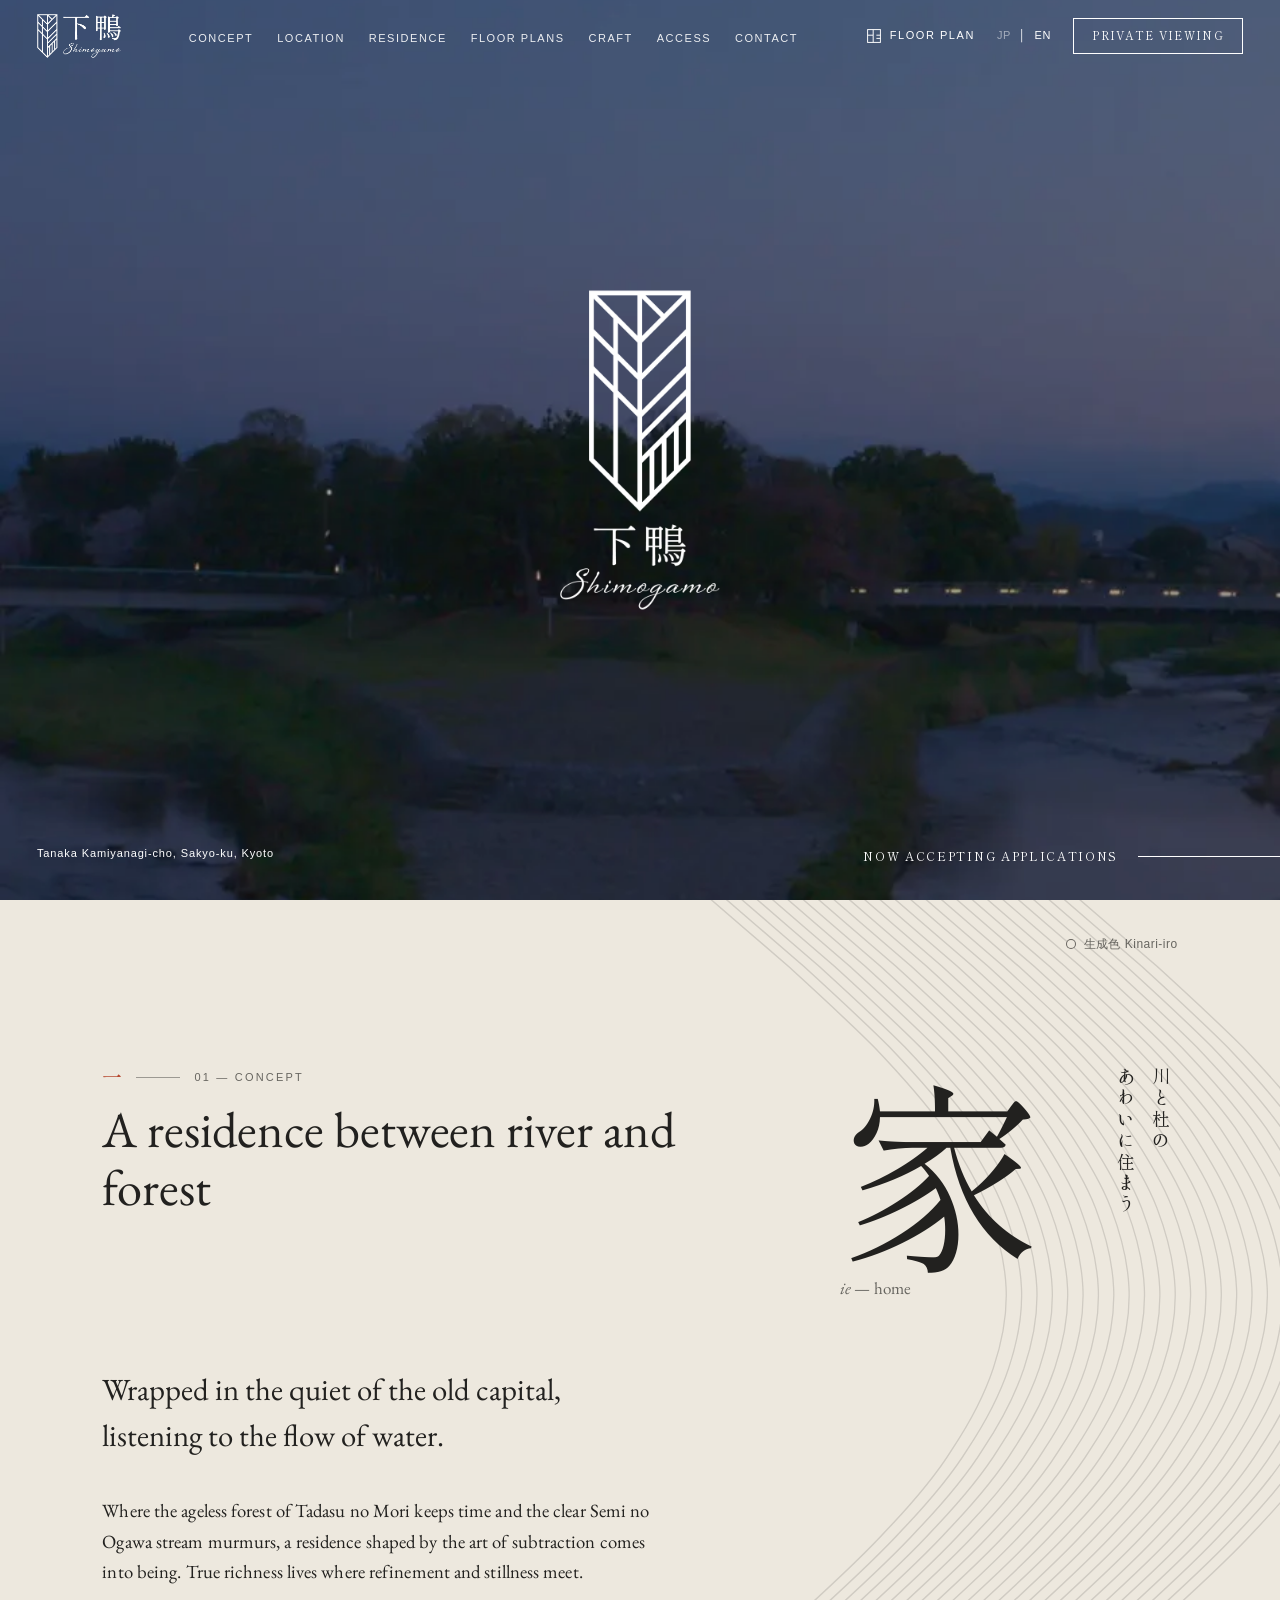
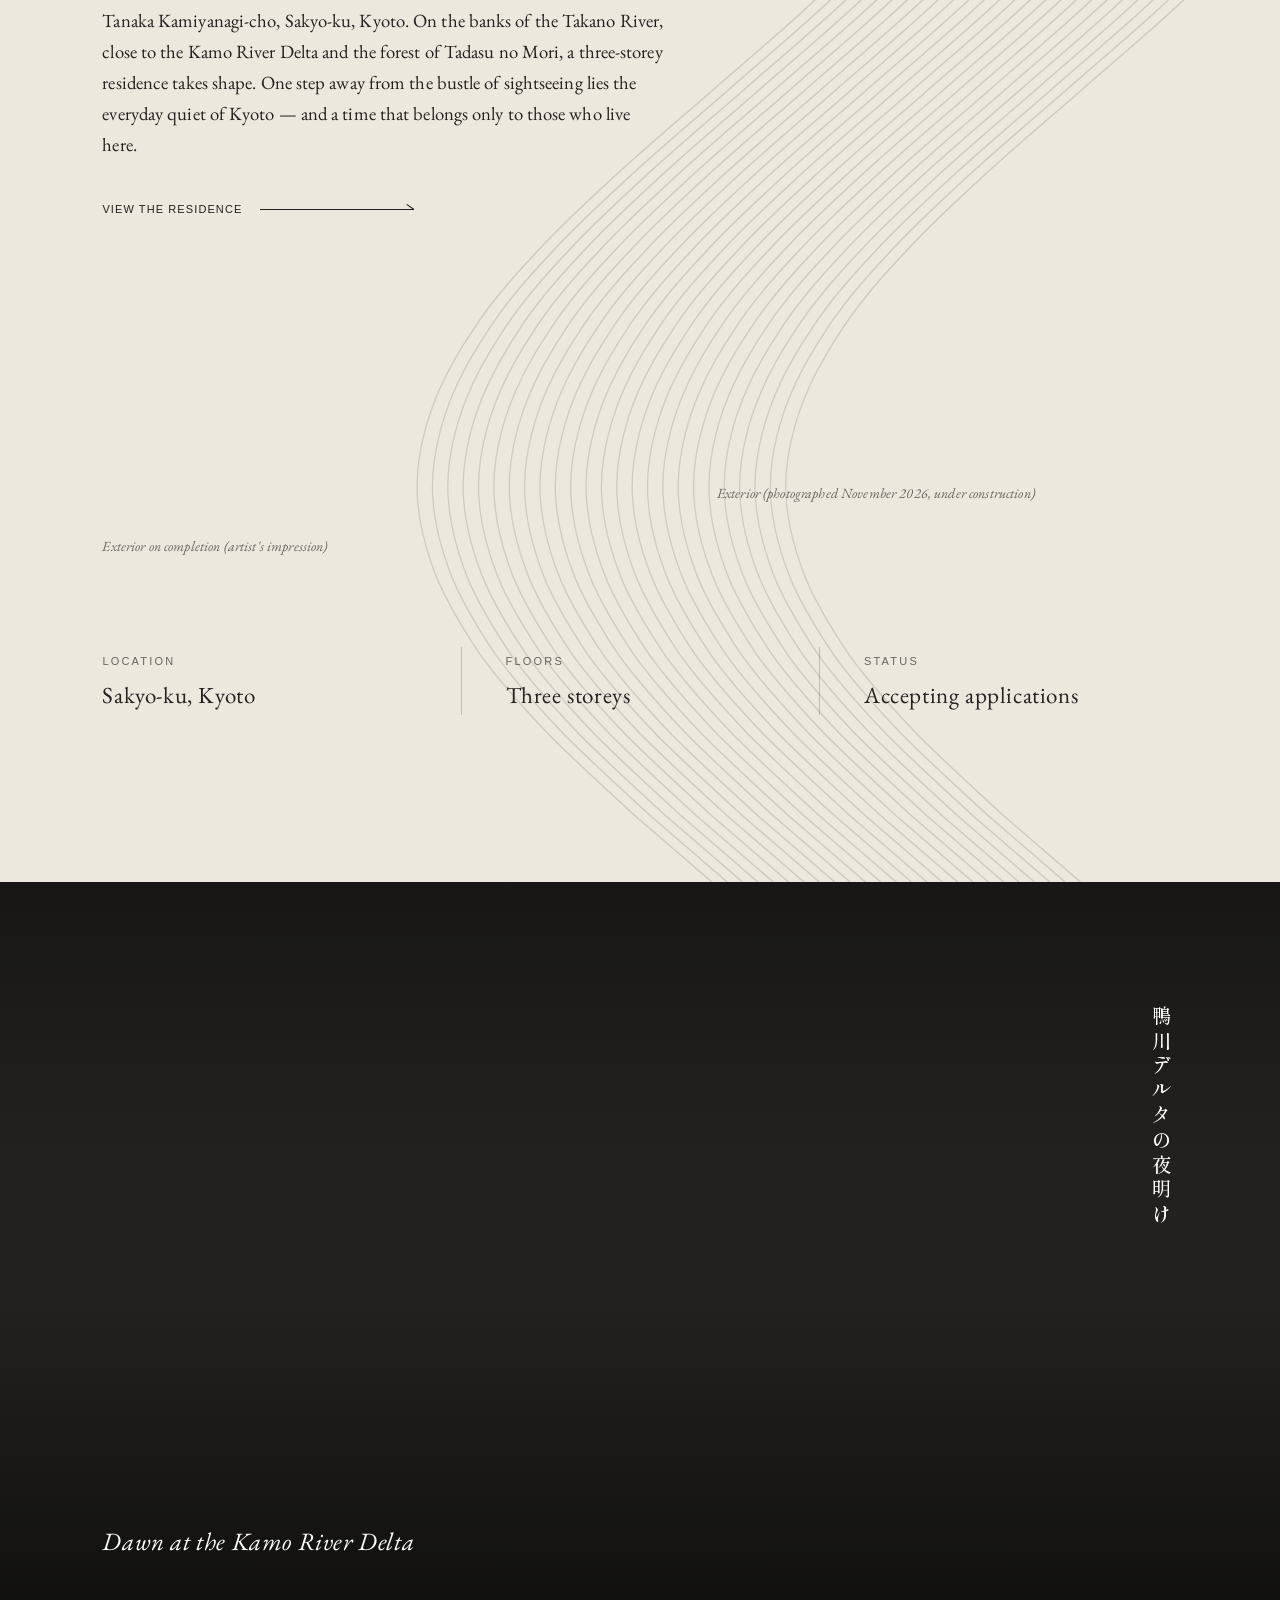
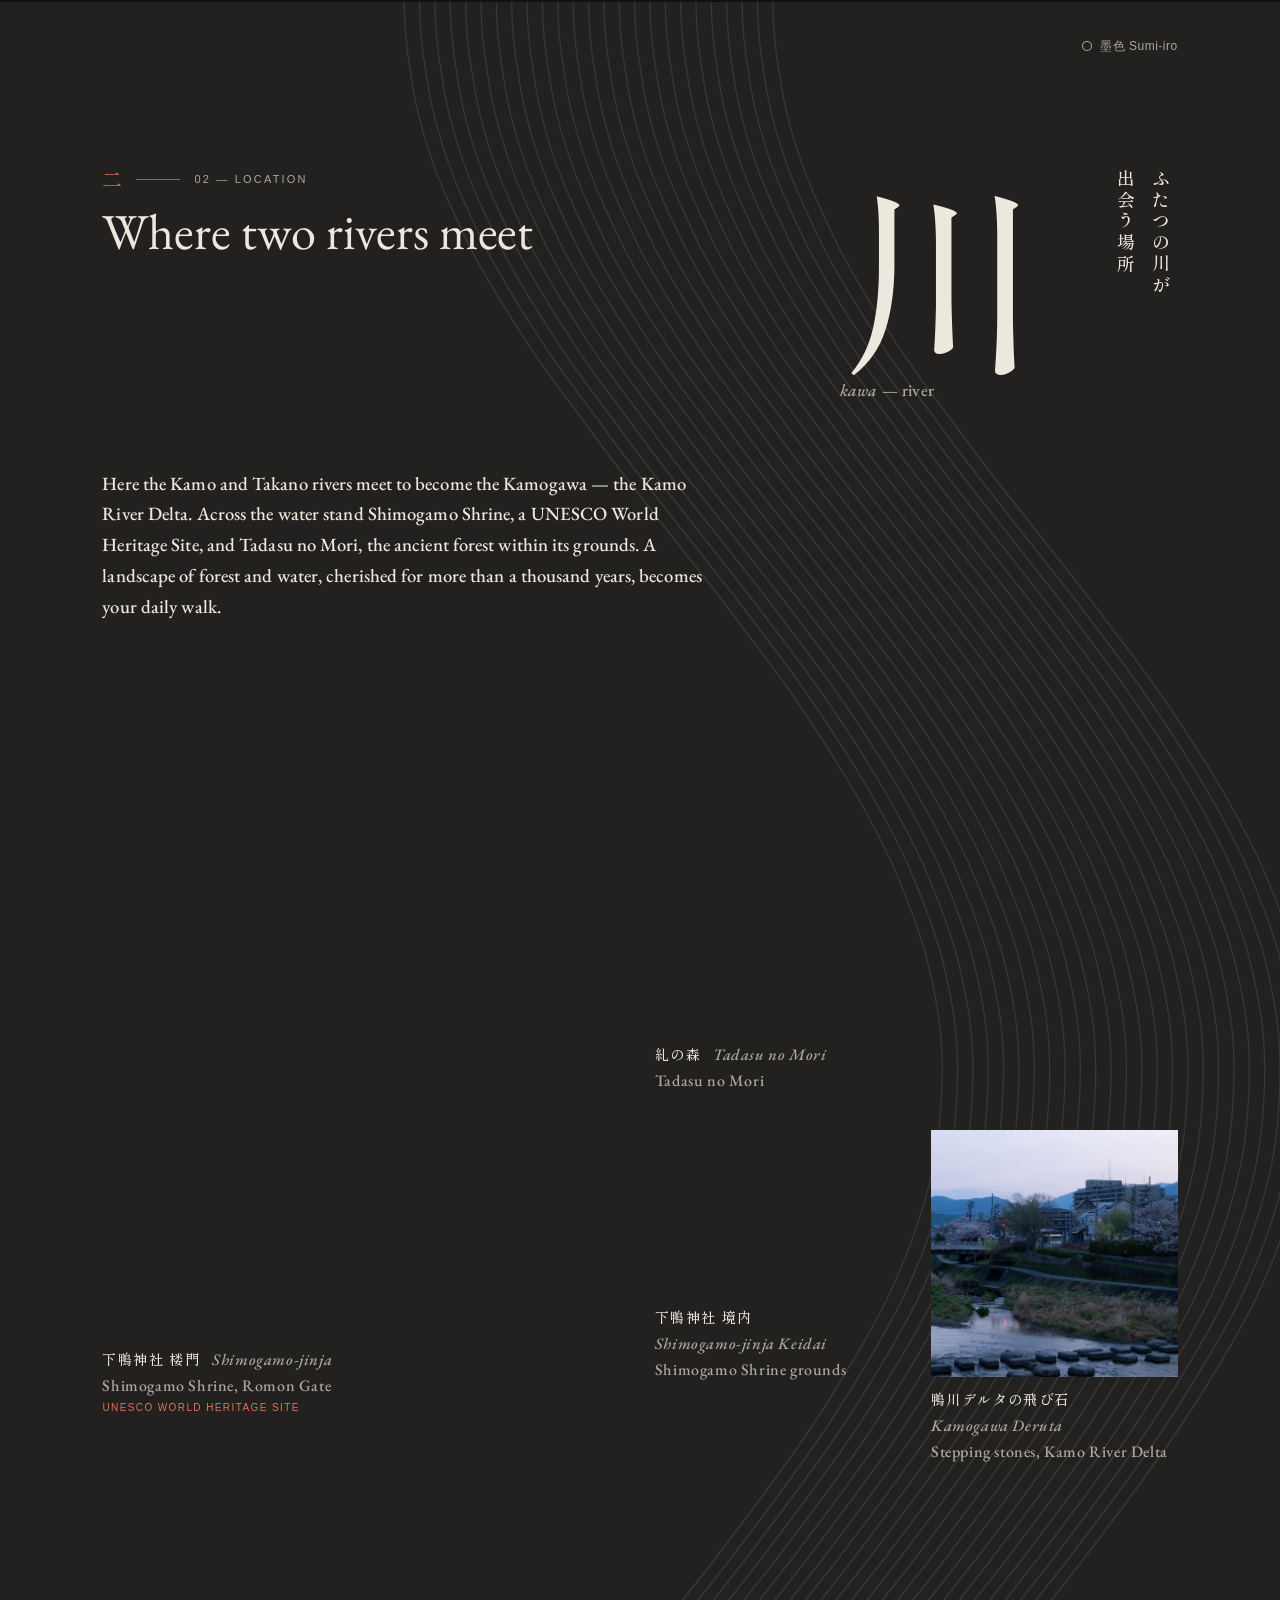
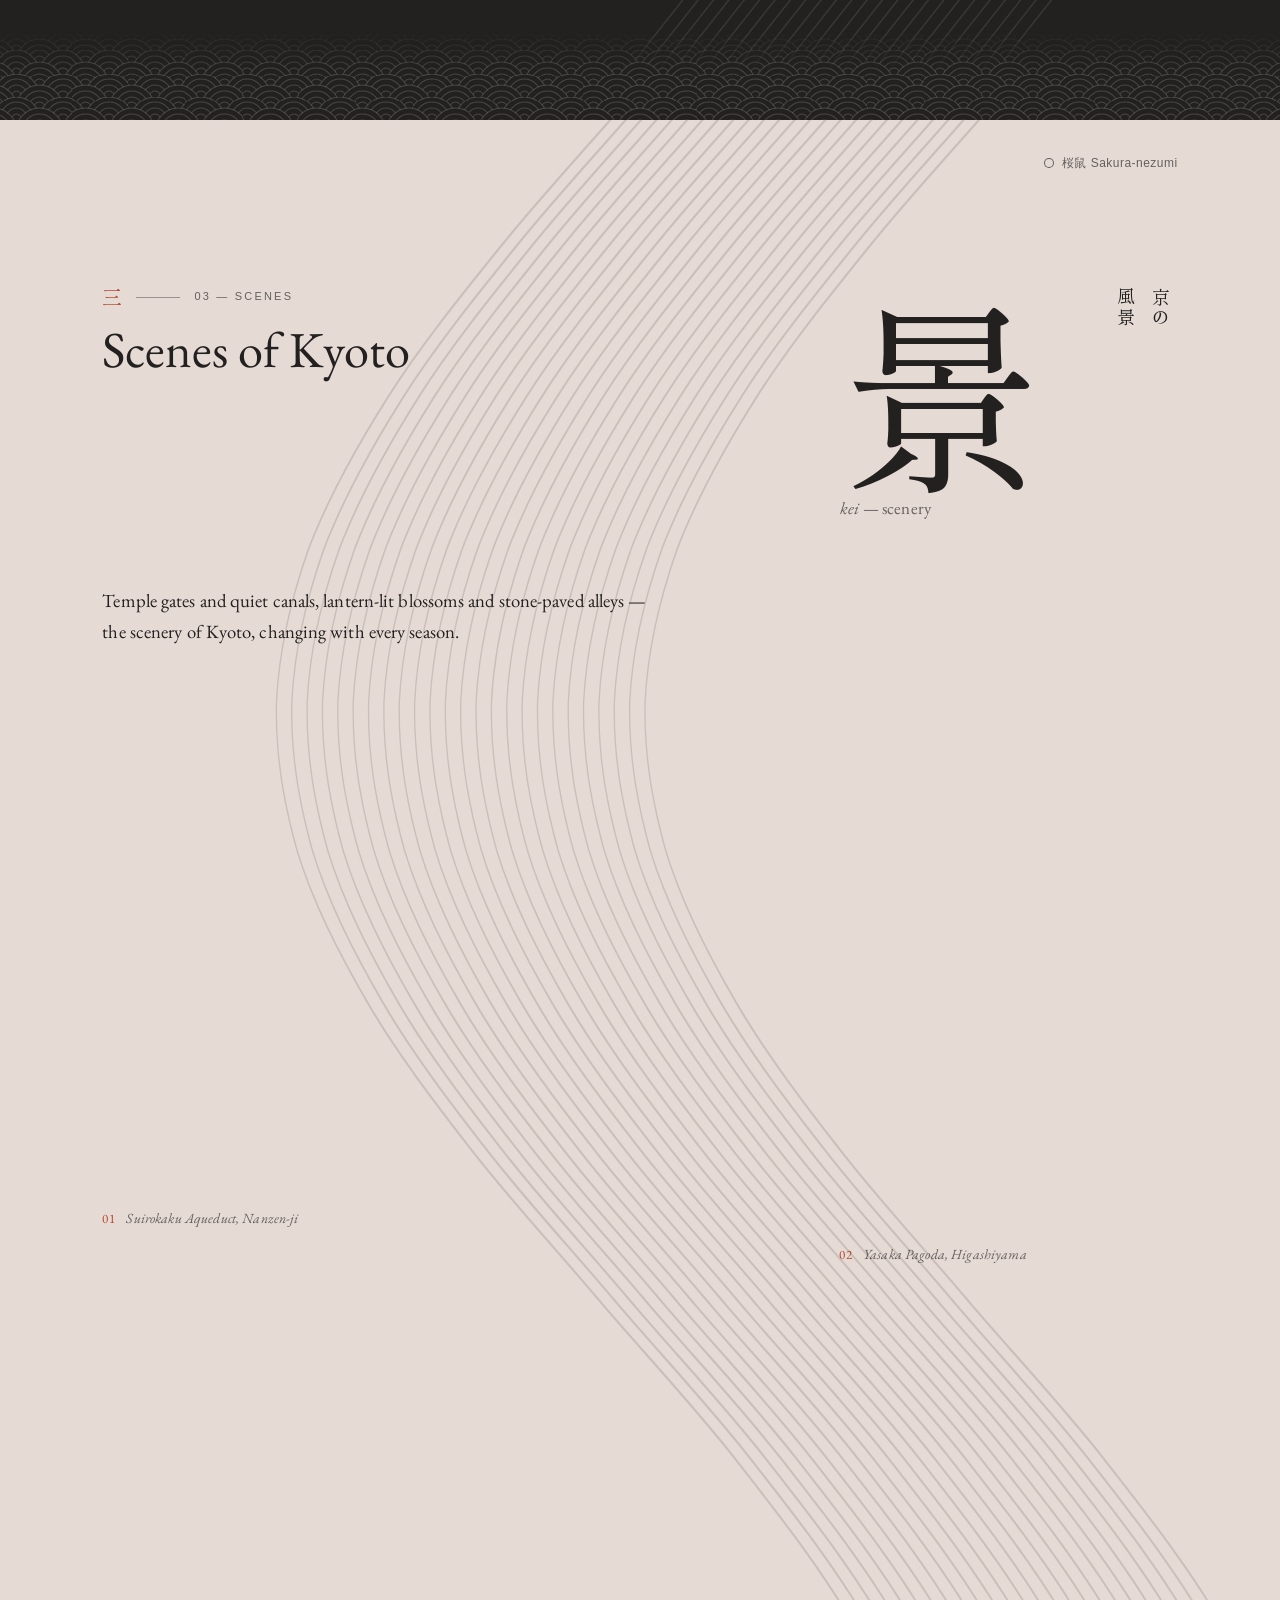
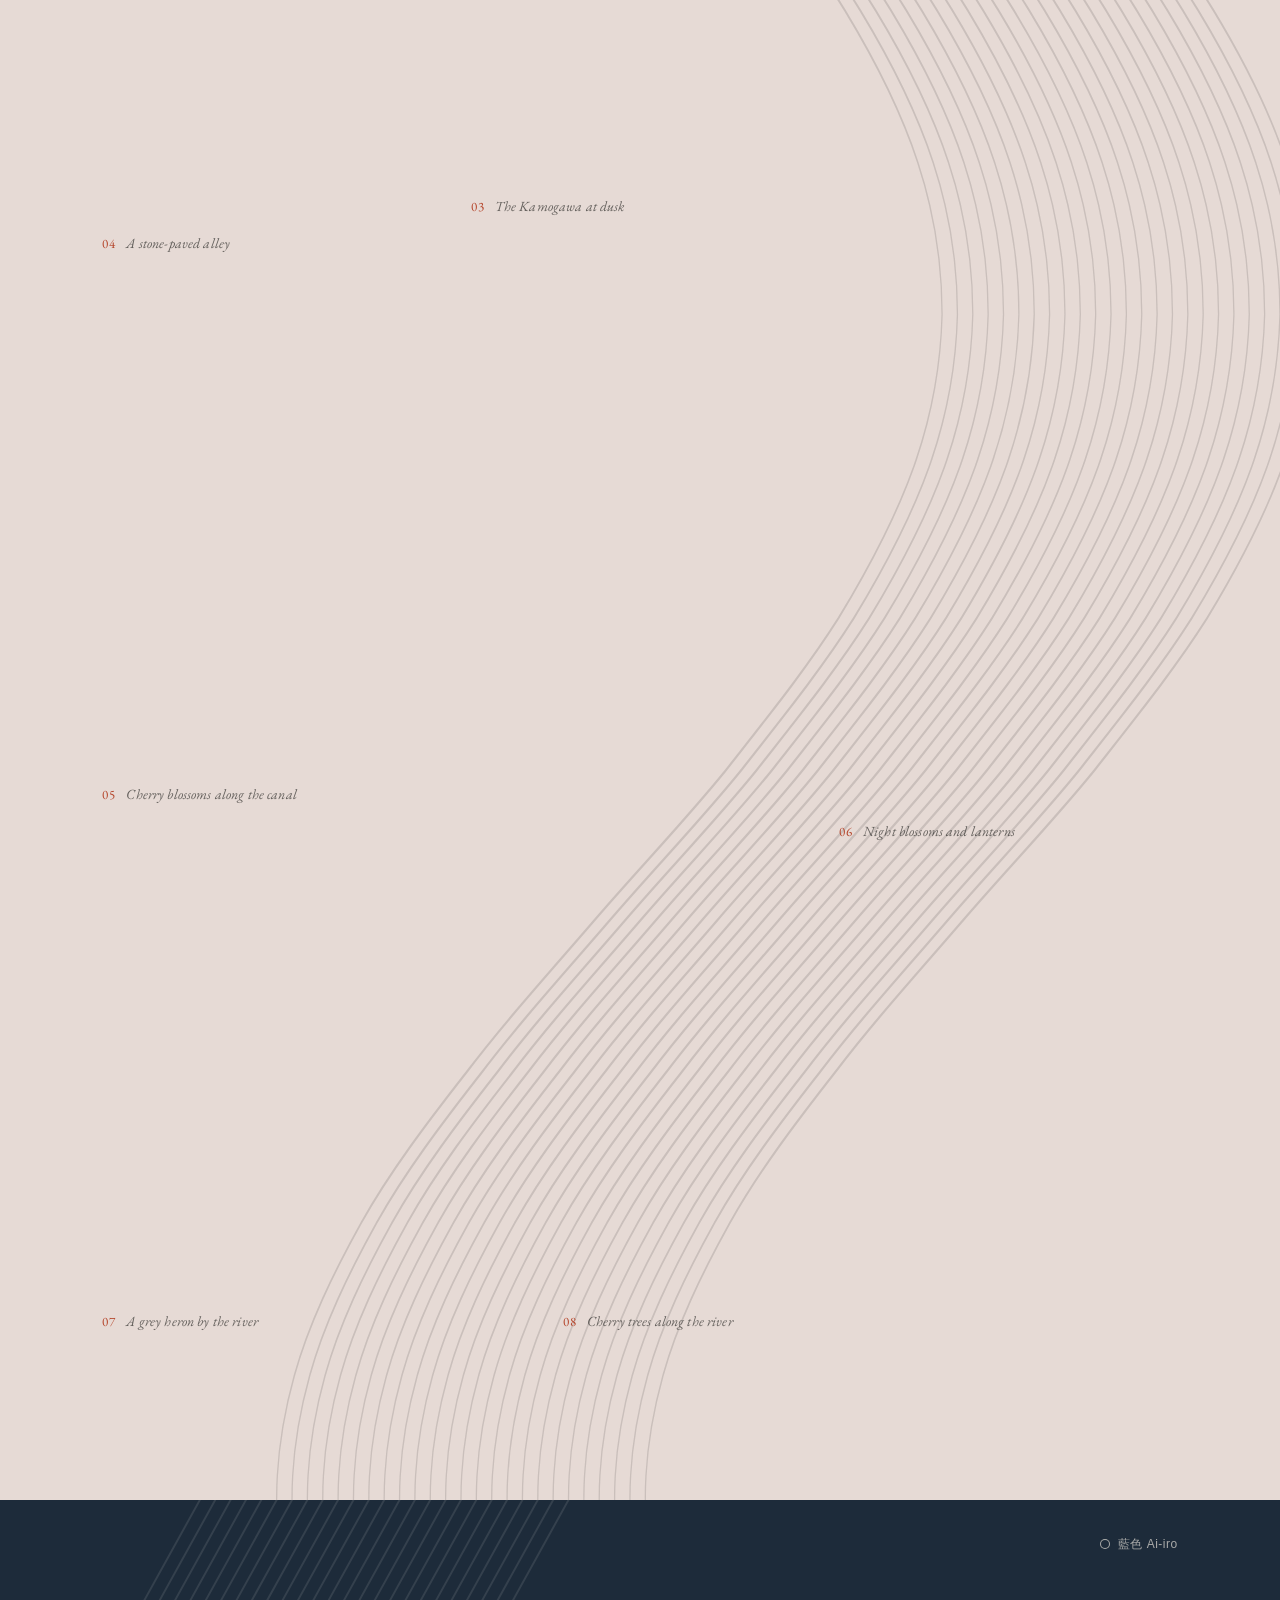
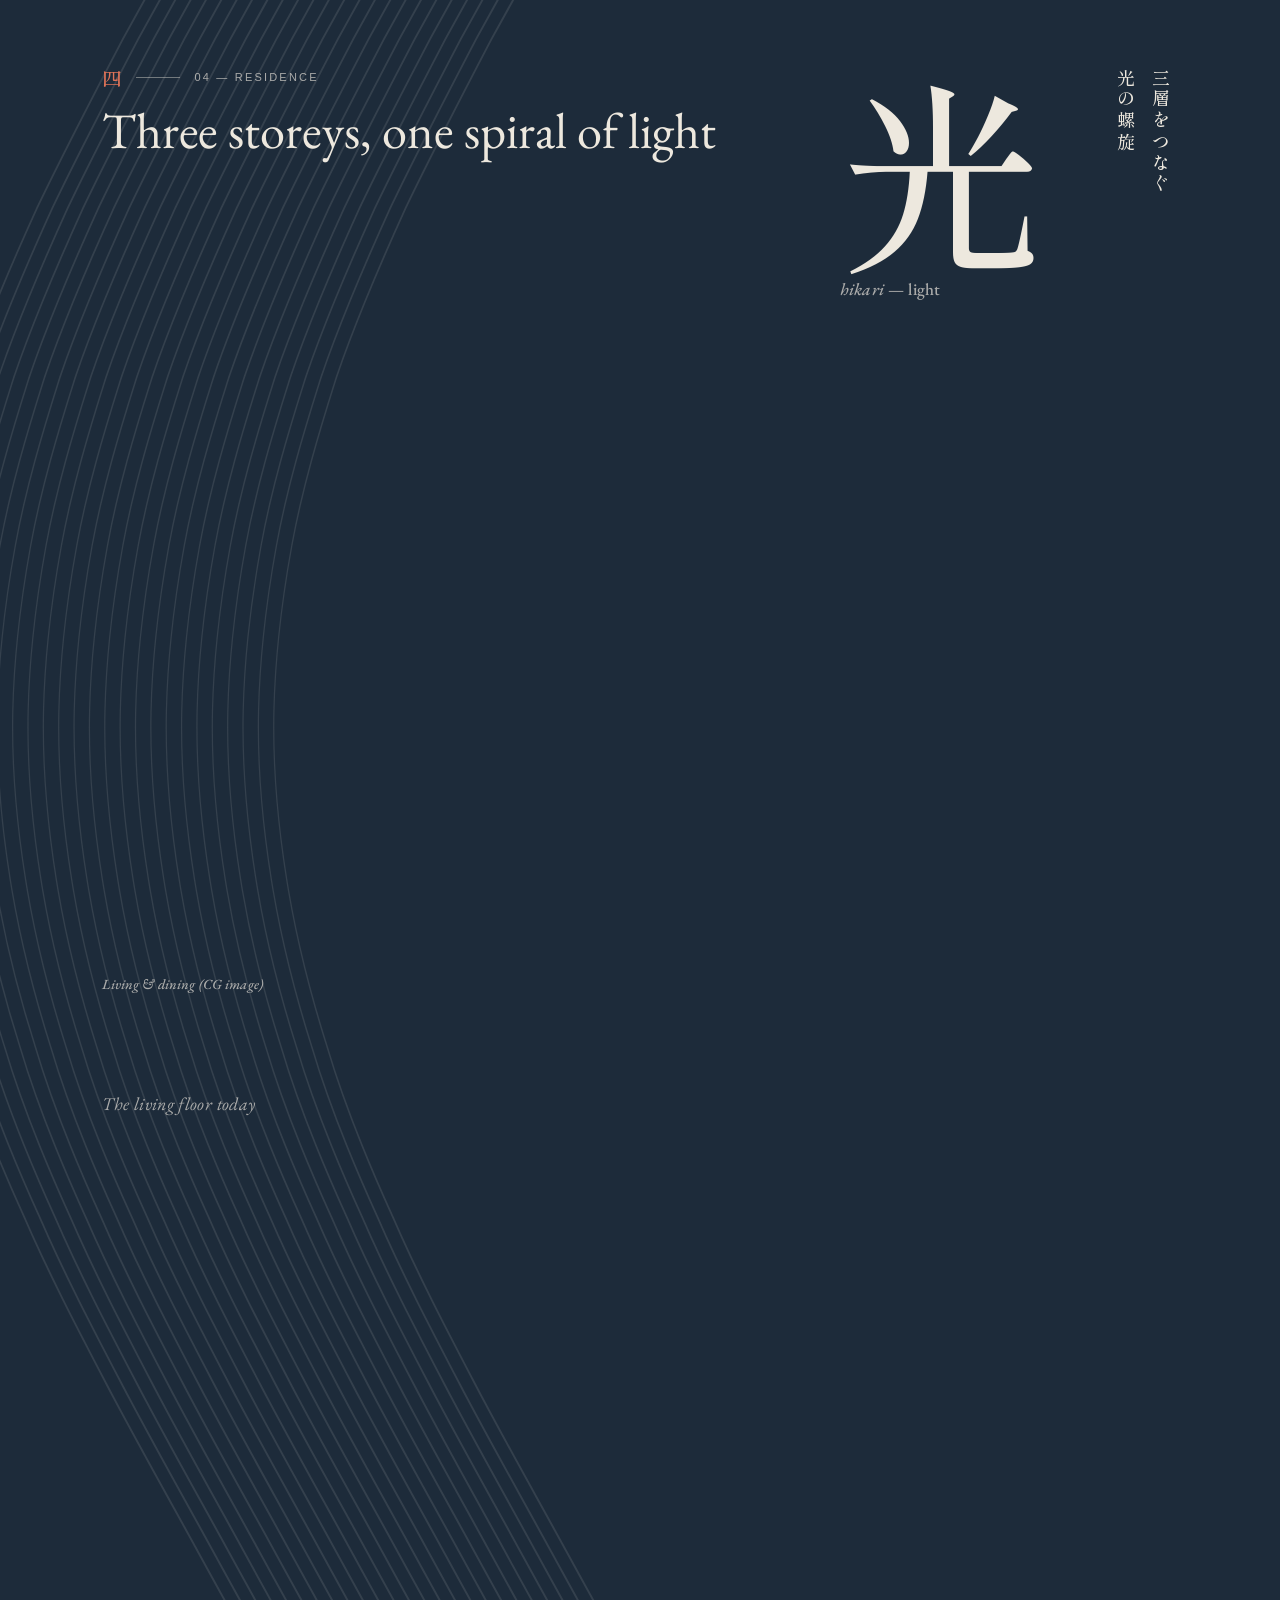
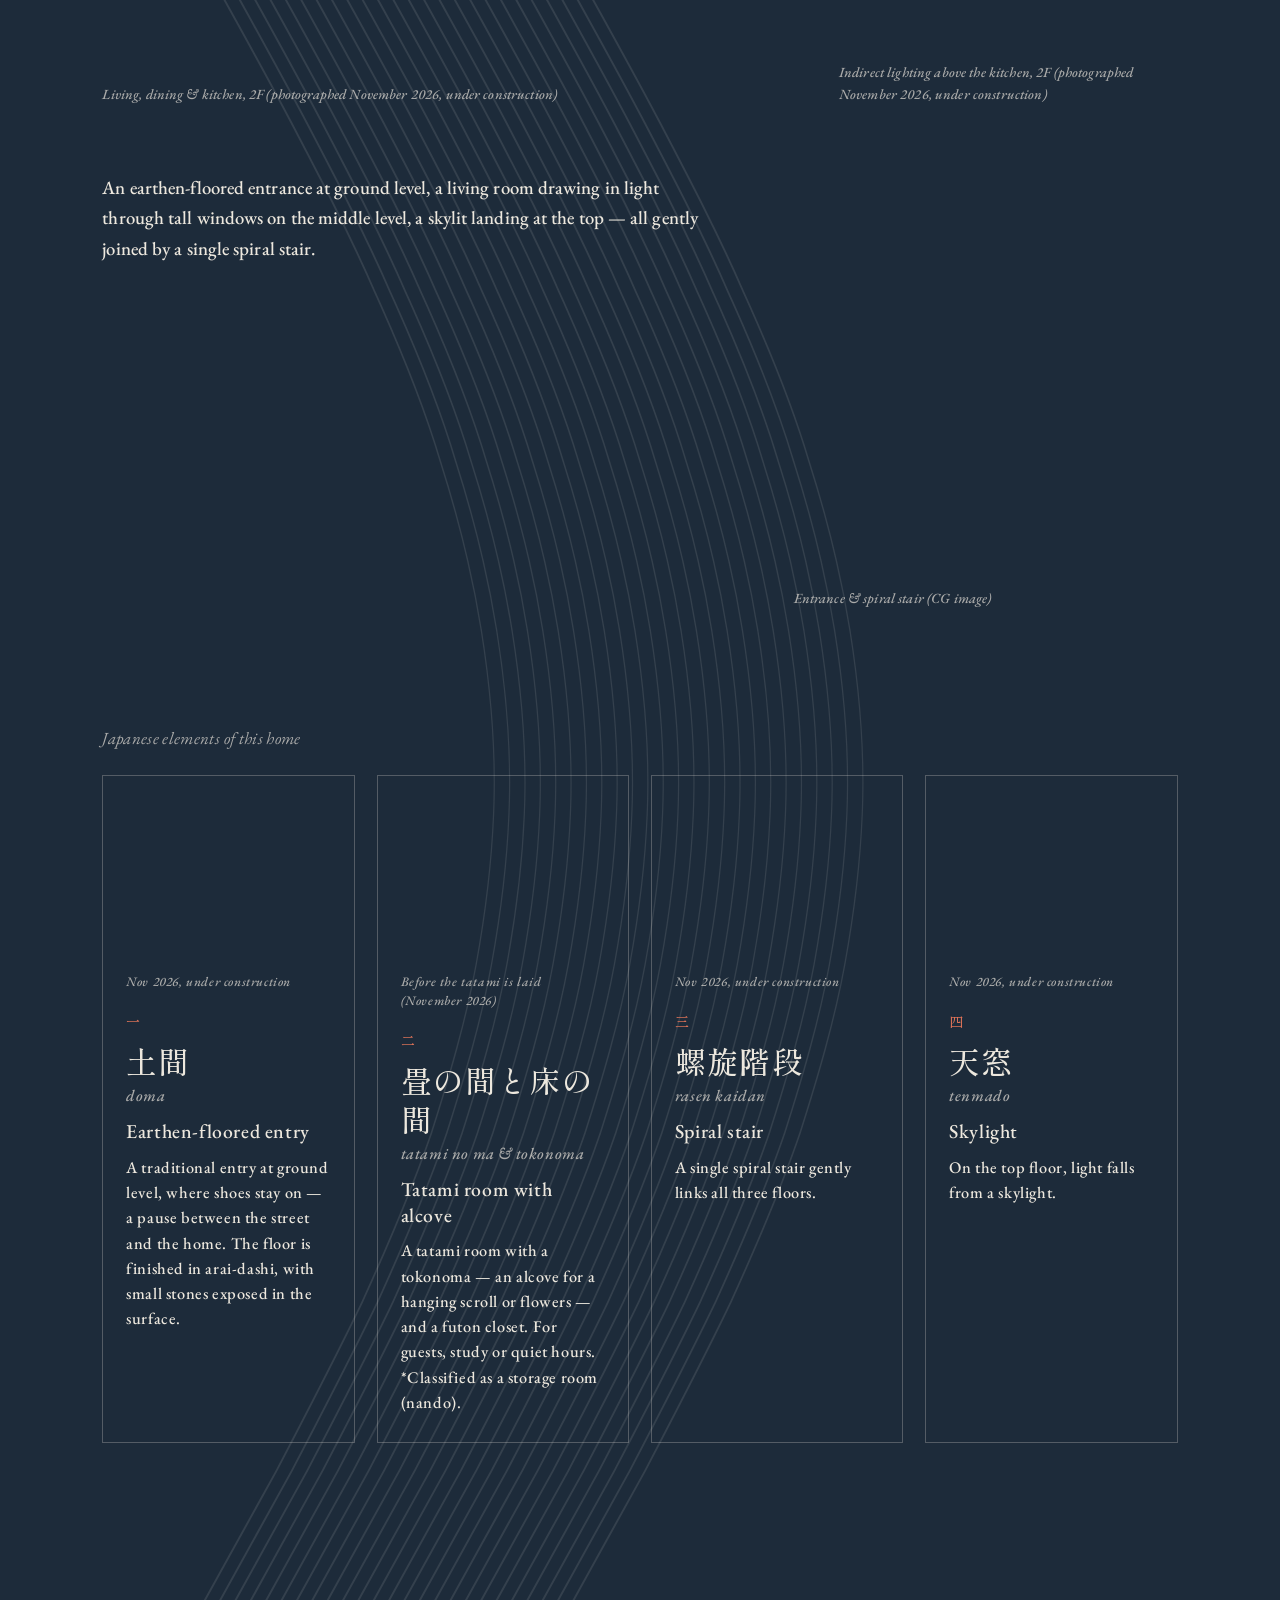
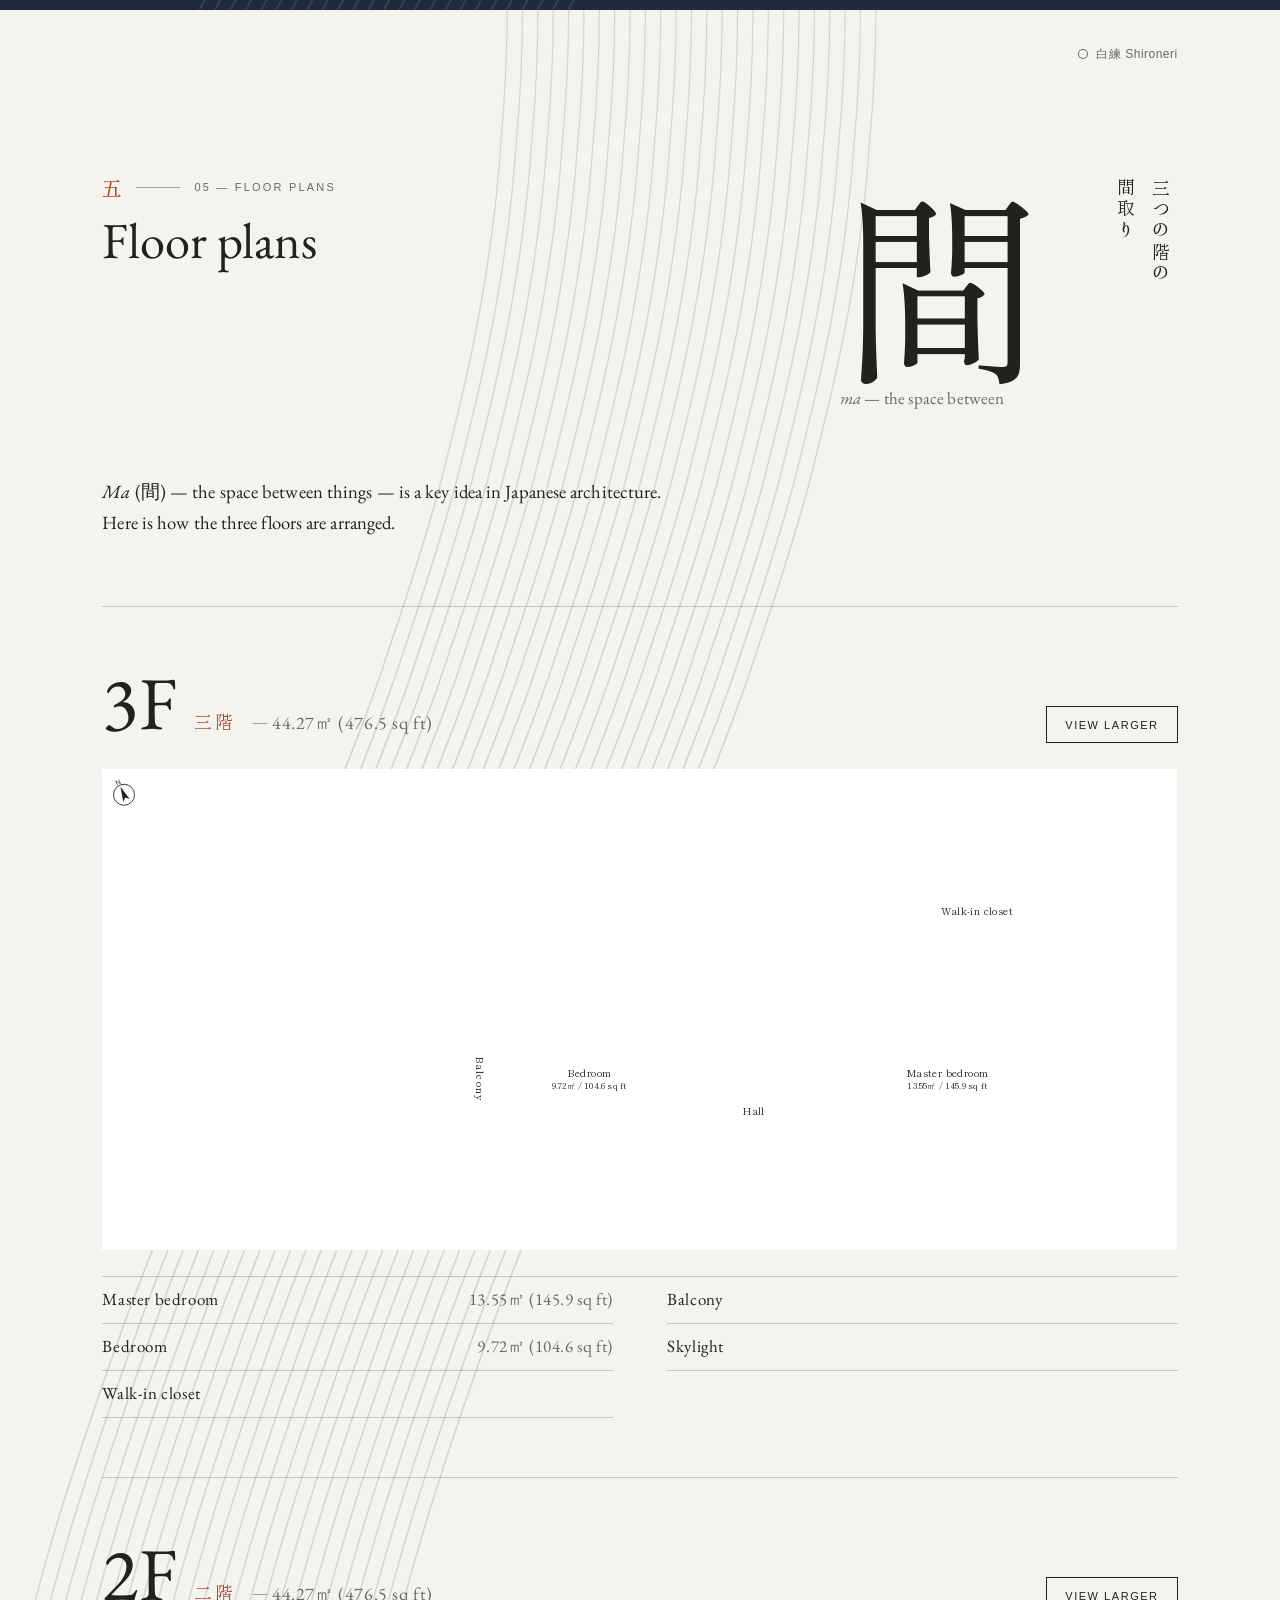
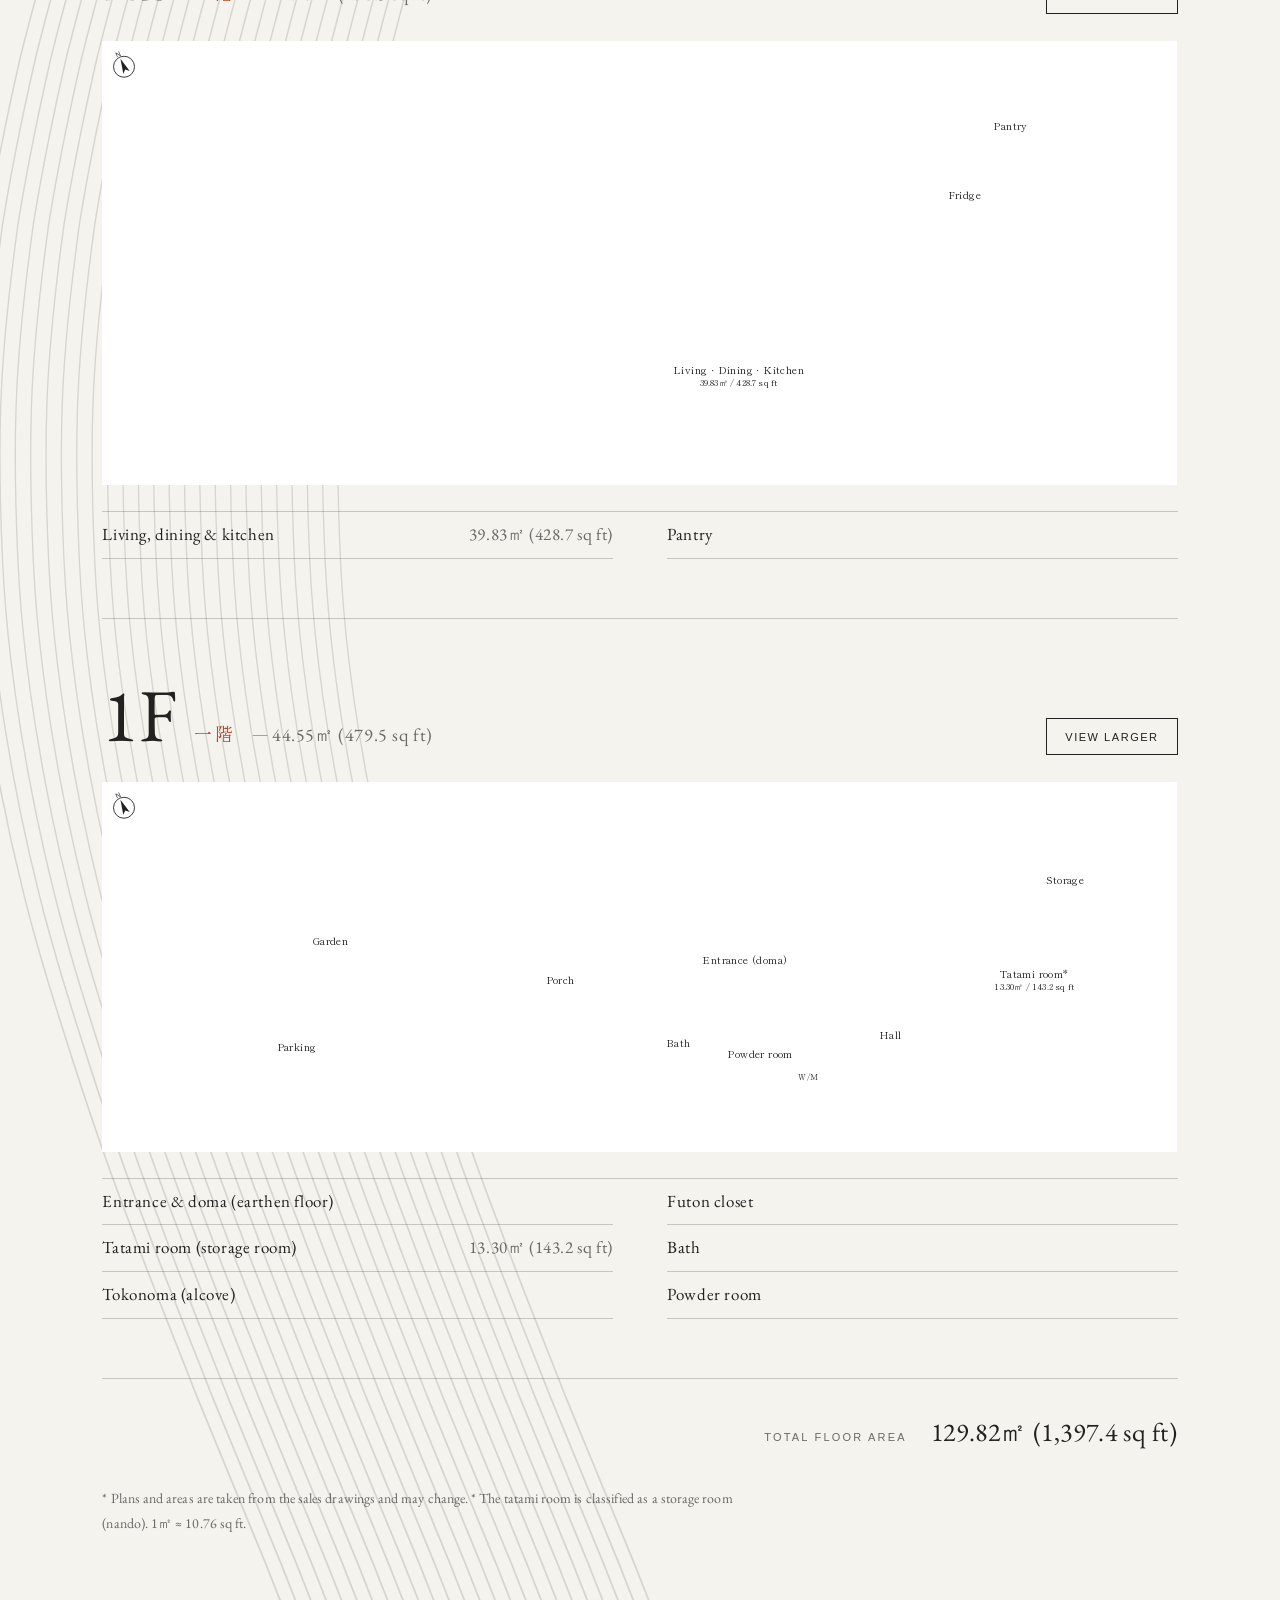
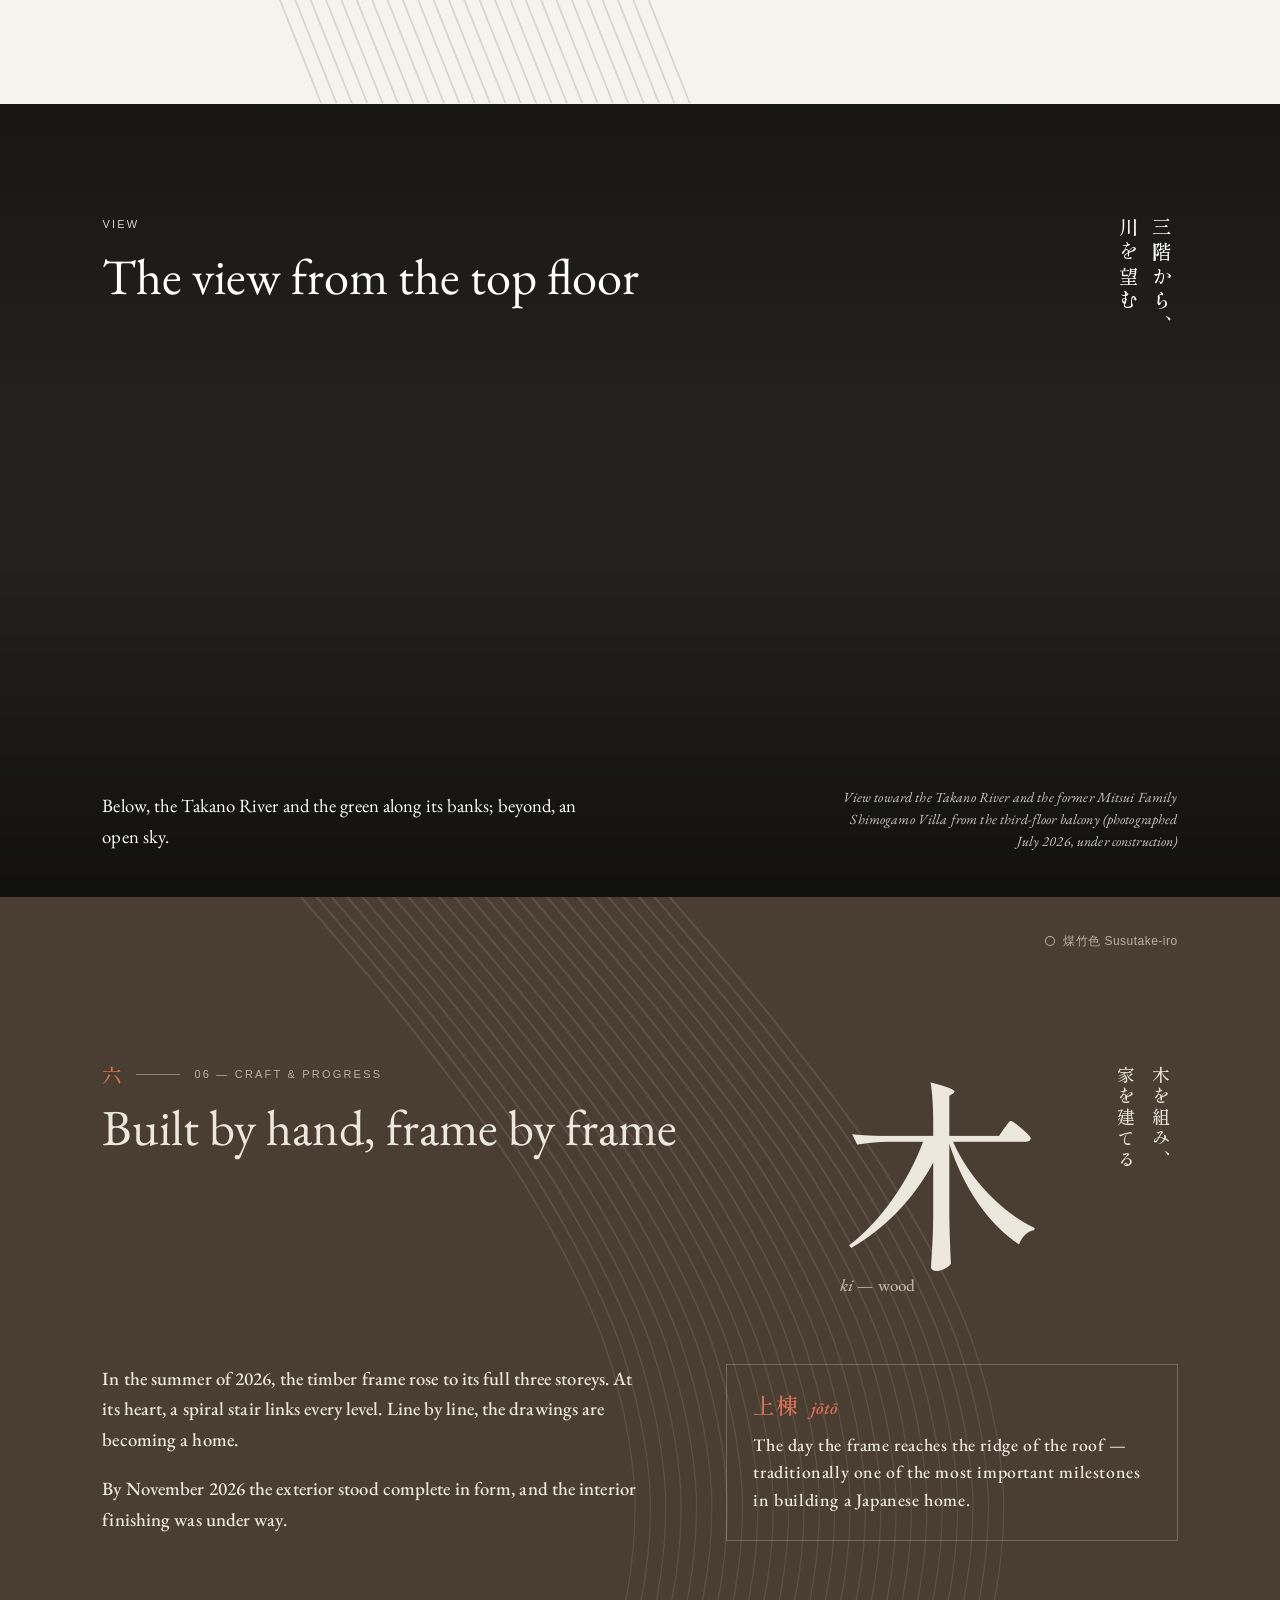
==== commit 8272cbff: "v3: 背景に枯山水の砂紋（スクロールで上から下へ現れる）を追加、メニューのロゴ崩れを修正 - 各セクションの地の色に、独自SVGの砂紋を重ね、scroll-driven animation で上から" ====
--- a/v3/index.html
+++ b/v3/index.html
@@ -64,7 +64,6 @@
 </header>
 
 <div class="l-menu" id="menu">
-  <picture class="l-menu__logo"><source type="image/webp" srcset="../img/logo_wide_wt.webp"><img src="../img/logo_wide_wt.png" alt="下鴨 Shimogamo" width="327" height="171" decoding="async"></picture>
   <nav class="l-menu__nav" aria-label="Menu">
     <ul><li><a href="#concept" data-menu-link><span class="l-menu__num">一</span><span class="l-menu__en">Concept</span><span class="l-menu__ja">コンセプト</span></a></li><li><a href="#location" data-menu-link><span class="l-menu__num">二</span><span class="l-menu__en">Location</span><span class="l-menu__ja">ロケーション</span></a></li><li><a href="#scenes" data-menu-link><span class="l-menu__num">三</span><span class="l-menu__en">Scenes</span><span class="l-menu__ja">京の風景</span></a></li><li><a href="#residence" data-menu-link><span class="l-menu__num">四</span><span class="l-menu__en">Residence</span><span class="l-menu__ja">邸宅</span></a></li><li><a href="#plans" data-menu-link><span class="l-menu__num">五</span><span class="l-menu__en">Floor plans</span><span class="l-menu__ja">間取り</span></a></li><li><a href="#craft" data-menu-link><span class="l-menu__num">六</span><span class="l-menu__en">Craft</span><span class="l-menu__ja">家づくり</span></a></li><li><a href="#words" data-menu-link><span class="l-menu__num">七</span><span class="l-menu__en">Words</span><span class="l-menu__ja">この土地のことば</span></a></li><li><a href="#access" data-menu-link><span class="l-menu__num">八</span><span class="l-menu__en">Access</span><span class="l-menu__ja">交通</span></a></li><li><a href="#contact" data-menu-link><span class="l-menu__num">九</span><span class="l-menu__en">Contact</span><span class="l-menu__ja">内覧のご案内</span></a></li></ul>
   </nav>
@@ -91,6 +90,10 @@
 </section>
 
 <section class="l-sec l-sec--light l-sec--kinari p-concept" id="concept">
+  <div class="c-rake c-rake--a" aria-hidden="true">
+    <svg class="c-rake__svg c-rake__svg--pc" focusable="false"><use data-href="../img/rake.svg#rake-a"/></svg>
+    <svg class="c-rake__svg c-rake__svg--sp" focusable="false"><use data-href="../img/rake.svg#rake-a-sp"/></svg>
+  </div>
   <p class="c-swatch" aria-hidden="true"><span class="c-swatch__dot"></span>生成色 Kinari-iro</p>
   <div class="p-head js-fade">
       <div class="p-head__main">
@@ -149,6 +152,10 @@
 </figure>
 
 <section class="l-sec l-sec--dark l-sec--sumi p-location" id="location">
+  <div class="c-rake c-rake--b c-rake--flip" aria-hidden="true">
+    <svg class="c-rake__svg c-rake__svg--pc" focusable="false"><use data-href="../img/rake.svg#rake-b"/></svg>
+    <svg class="c-rake__svg c-rake__svg--sp" focusable="false"><use data-href="../img/rake.svg#rake-b-sp"/></svg>
+  </div>
   <p class="c-swatch" aria-hidden="true"><span class="c-swatch__dot"></span>墨色 Sumi-iro</p>
   <div class="p-head js-fade">
       <div class="p-head__main">
@@ -207,6 +214,10 @@
   <div class="p-location__wave" aria-hidden="true"></div>
 </section>
 <section class="l-sec l-sec--light l-sec--sakura p-scenes" id="scenes">
+  <div class="c-rake c-rake--c" aria-hidden="true">
+    <svg class="c-rake__svg c-rake__svg--pc" focusable="false"><use data-href="../img/rake.svg#rake-c"/></svg>
+    <svg class="c-rake__svg c-rake__svg--sp" focusable="false"><use data-href="../img/rake.svg#rake-c-sp"/></svg>
+  </div>
   <p class="c-swatch" aria-hidden="true"><span class="c-swatch__dot"></span>桜鼠 Sakura-nezumi</p>
   <div class="p-head js-fade">
       <div class="p-head__main">
@@ -298,6 +309,10 @@
 </section>
 
 <section class="l-sec l-sec--dark l-sec--ai p-residence" id="residence">
+  <div class="c-rake c-rake--a c-rake--flip" aria-hidden="true">
+    <svg class="c-rake__svg c-rake__svg--pc" focusable="false"><use data-href="../img/rake.svg#rake-a"/></svg>
+    <svg class="c-rake__svg c-rake__svg--sp" focusable="false"><use data-href="../img/rake.svg#rake-a-sp"/></svg>
+  </div>
   <p class="c-swatch" aria-hidden="true"><span class="c-swatch__dot"></span>藍色 Ai-iro</p>
   <div class="p-head js-fade">
       <div class="p-head__main">
@@ -384,6 +399,10 @@
 </section>
 
 <section class="l-sec l-sec--light l-sec--shironeri p-plans" id="plans">
+  <div class="c-rake c-rake--b" aria-hidden="true">
+    <svg class="c-rake__svg c-rake__svg--pc" focusable="false"><use data-href="../img/rake.svg#rake-b"/></svg>
+    <svg class="c-rake__svg c-rake__svg--sp" focusable="false"><use data-href="../img/rake.svg#rake-b-sp"/></svg>
+  </div>
   <p class="c-swatch" aria-hidden="true"><span class="c-swatch__dot"></span>白練 Shironeri</p>
   <div class="p-head js-fade">
       <div class="p-head__main">
@@ -466,6 +485,10 @@
 </section>
 
 <section class="l-sec l-sec--dark l-sec--susutake p-craft" id="craft">
+  <div class="c-rake c-rake--c c-rake--flip" aria-hidden="true">
+    <svg class="c-rake__svg c-rake__svg--pc" focusable="false"><use data-href="../img/rake.svg#rake-c"/></svg>
+    <svg class="c-rake__svg c-rake__svg--sp" focusable="false"><use data-href="../img/rake.svg#rake-c-sp"/></svg>
+  </div>
   <p class="c-swatch" aria-hidden="true"><span class="c-swatch__dot"></span>煤竹色 Susutake-iro</p>
   <div class="p-head js-fade">
       <div class="p-head__main">
@@ -564,6 +587,10 @@
 </section>
 
 <section class="l-sec l-sec--light l-sec--shiracha p-words" id="words">
+  <div class="c-rake c-rake--a" aria-hidden="true">
+    <svg class="c-rake__svg c-rake__svg--pc" focusable="false"><use data-href="../img/rake.svg#rake-a"/></svg>
+    <svg class="c-rake__svg c-rake__svg--sp" focusable="false"><use data-href="../img/rake.svg#rake-a-sp"/></svg>
+  </div>
   <p class="c-swatch" aria-hidden="true"><span class="c-swatch__dot"></span>白茶 Shiracha</p>
   <div class="p-head js-fade">
       <div class="p-head__main">
@@ -604,6 +631,10 @@
 </section>
 
 <section class="l-sec l-sec--light l-sec--shironezumi p-access" id="access">
+  <div class="c-rake c-rake--b c-rake--flip" aria-hidden="true">
+    <svg class="c-rake__svg c-rake__svg--pc" focusable="false"><use data-href="../img/rake.svg#rake-b"/></svg>
+    <svg class="c-rake__svg c-rake__svg--sp" focusable="false"><use data-href="../img/rake.svg#rake-b-sp"/></svg>
+  </div>
   <p class="c-swatch" aria-hidden="true"><span class="c-swatch__dot"></span>白鼠 Shironezumi</p>
   <div class="p-head js-fade">
       <div class="p-head__main">
@@ -672,6 +703,10 @@
 </section>
 
 <section class="l-sec l-sec--dark l-sec--sumi p-contact" id="contact">
+  <div class="c-rake c-rake--c" aria-hidden="true">
+    <svg class="c-rake__svg c-rake__svg--pc" focusable="false"><use data-href="../img/rake.svg#rake-c"/></svg>
+    <svg class="c-rake__svg c-rake__svg--sp" focusable="false"><use data-href="../img/rake.svg#rake-c-sp"/></svg>
+  </div>
   <p class="c-swatch" aria-hidden="true"><span class="c-swatch__dot"></span>墨色 Sumi-iro</p>
   <div class="p-contact__mark" aria-hidden="true"><picture><source type="image/webp" srcset="../img/logo_mark_wt.webp"><img src="../img/logo_mark_wt.png" alt="" width="111" height="240" loading="lazy" decoding="async"></picture></div>
   <div class="p-contact__inner">
--- a/v3/css/style.css
+++ b/v3/css/style.css
@@ -1 +1 @@
-*,*::before,*::after{box-sizing:border-box}:root{--gutter: 8vw}@media(max-width: 1024px){:root{--gutter: 6vw}}@media(max-width: 768px){:root{--gutter: 24px}}html{scroll-behavior:smooth;-webkit-text-size-adjust:100%}@media(prefers-reduced-motion: reduce){html{scroll-behavior:auto}}body{margin:0;background:#ede8de;color:#22211f;font-family:"Shippori Mincho","Yu Mincho","YuMincho","Hiragino Mincho ProN",serif;font-size:15px;line-height:1.95;letter-spacing:.04em;-webkit-font-smoothing:antialiased;overflow-x:hidden}h1,h2,h3,p,ul,ol,dl,dd,figure{margin:0;padding:0}ul,ol{list-style:none}a{color:inherit;text-decoration:none}button{font:inherit;color:inherit;background:none;border:0;padding:0;cursor:pointer;letter-spacing:inherit}img,picture,video,svg{display:block;max-width:100%}img{height:auto}[id]{scroll-margin-top:72px}:focus-visible{outline:1px solid currentColor;outline-offset:4px}html[lang=ja] [data-lang=en],html[lang=en] [data-lang=ja]{display:none}@media(scripting: enabled)and (prefers-reduced-motion: no-preference){.js-fade{opacity:0;transform:translateY(24px);transition:opacity 1.2s cubic-bezier(0.2, 0.6, 0.2, 1),transform 1.2s cubic-bezier(0.2, 0.6, 0.2, 1)}.js-fade.p-photo,.js-fade.p-band{transition-duration:1.4s}.js-fade.is-visible{opacity:1;transform:none}}.l-sec{position:relative;padding:clamp(96px, calc(96px + (180 - 96) * ((100vw - 375px) / (1440 - 375))), 180px) var(--gutter);background:var(--bg);color:var(--fg)}.l-sec--light{--fg: #22211F;--sub: rgba(34, 33, 31, 0.66);--line: rgba(34, 33, 31, 0.22);--accent: #B5452B}.l-sec--dark{--fg: #EDE8DE;--sub: rgba(237, 232, 222, 0.68);--line: rgba(237, 232, 222, 0.26);--accent: #DE7358;font-weight:500}.l-sec--kinari{--bg: #EDE8DE}.l-sec--sumi{--bg: #22211F}.l-sec--sakura{--bg: #E6DAD5}.l-sec--ai{--bg: #1D2B3A}.l-sec--shironeri{--bg: #F5F3EE}.l-sec--susutake{--bg: #4A3D32}.l-sec--shiracha{--bg: #E2D7C5}.l-sec--shironezumi{--bg: #DEDDD8}.c-swatch{position:absolute;top:clamp(24px, calc(24px + (40 - 24) * ((100vw - 375px) / (1440 - 375))), 40px);right:var(--gutter);z-index:2;display:flex;align-items:center;gap:8px;font-family:"Helvetica Neue",Arial,sans-serif;font-size:12px;font-weight:400;letter-spacing:.04em;line-height:1;color:var(--sub)}.c-swatch__dot{display:block;width:10px;height:10px;border:1px solid currentColor;border-radius:50%;background:var(--bg)}.p-head{display:grid;grid-template-columns:minmax(0, 1fr) auto auto;align-items:start;column-gap:clamp(24px, calc(24px + (72 - 24) * ((100vw - 375px) / (1440 - 375))), 72px);margin-bottom:clamp(40px, calc(40px + (72 - 40) * ((100vw - 375px) / (1440 - 375))), 72px)}.p-head__label{display:flex;align-items:center;gap:14px;font-family:"Helvetica Neue",Arial,sans-serif;font-size:11px;font-weight:400;letter-spacing:.2em;text-transform:uppercase;line-height:1.6;color:var(--sub)}.p-head__num{font-family:"Shippori Mincho","Yu Mincho","YuMincho","Hiragino Mincho ProN",serif;font-size:20px;font-weight:500;letter-spacing:0;line-height:1;color:var(--accent)}.p-head__rule{display:block;width:44px;height:1px;background:currentColor;opacity:.6}.p-head__en{margin-top:14px;font-family:"EB Garamond","Times New Roman",serif;font-size:clamp(30px, calc(30px + (54 - 30) * ((100vw - 375px) / (1440 - 375))), 54px);font-weight:400;line-height:1.15;letter-spacing:0}.p-head__ja{grid-column:3;grid-row:1;writing-mode:vertical-rl;font-family:"Shippori Mincho","Yu Mincho","YuMincho","Hiragino Mincho ProN",serif;font-weight:inherit;font-size:18px;letter-spacing:.18em;line-height:1.9}.p-head__ja span{display:block;white-space:nowrap}.p-head .c-emblem{grid-column:2;grid-row:1}@media(max-width: 768px){.p-head{grid-template-columns:minmax(0, 1fr) auto}.p-head__ja{grid-column:2;grid-row:1;font-size:16px}.p-head .c-emblem{grid-column:1/-1;grid-row:2;margin-top:28px}}.p-text{display:flex;flex-direction:column;gap:1.2em}.p-text p[data-lang=ja]{max-width:560px}.p-text{font-size:15px;line-height:1.95;letter-spacing:.04em}.p-text p[data-lang=en]{max-width:34em;font-family:"EB Garamond","Times New Roman",serif;font-size:clamp(17px, calc(17px + (19 - 17) * ((100vw - 375px) / (1440 - 375))), 19px);line-height:1.65;letter-spacing:.005em}@media(max-width: 768px){.p-text{font-size:14.5px}}.p-lead{font-size:clamp(20px, calc(20px + (28 - 20) * ((100vw - 375px) / (1440 - 375))), 28px);font-weight:inherit;line-height:1.7;letter-spacing:.06em}.p-lead [data-lang=en]{font-family:"EB Garamond","Times New Roman",serif;font-size:clamp(24px, calc(24px + (32 - 24) * ((100vw - 375px) / (1440 - 375))), 32px);line-height:1.35;letter-spacing:0}.p-photo{position:relative}.p-caption{margin-top:12px;font-size:11px;line-height:1.6;letter-spacing:.04em;color:var(--sub)}.p-caption [data-lang=en]{font-family:"EB Garamond","Times New Roman",serif;font-size:14px;font-style:italic;letter-spacing:.01em}.p-link{display:inline-flex;align-items:center;gap:18px;font-family:"Helvetica Neue",Arial,sans-serif;font-size:11px;letter-spacing:.1em;text-transform:uppercase;white-space:nowrap}.p-link__line{position:relative;display:block;width:clamp(120px, calc(120px + (160 - 120) * ((100vw - 375px) / (1440 - 375))), 160px);height:1px;background:currentColor;transition:width .5s cubic-bezier(0.2, 0.6, 0.2, 1)}.p-link__line::after{content:"";position:absolute;right:0;top:0;width:9px;height:1px;background:currentColor;transform-origin:right center;transform:rotate(35deg)}.p-link:hover .p-link__line{width:calc(clamp(120px, calc(120px + (160 - 120) * ((100vw - 375px) / (1440 - 375))), 160px) + 16px)}.p-note{max-width:640px;font-size:11px;line-height:1.8;letter-spacing:.03em;color:var(--sub)}.p-note [data-lang=en]{font-family:"EB Garamond","Times New Roman",serif;font-size:14px;letter-spacing:.005em}.c-emblem{display:flex;flex-direction:column;align-items:flex-start;gap:6px}.c-emblem__kanji{font-family:"Shippori Mincho","Yu Mincho","YuMincho","Hiragino Mincho ProN",serif;font-weight:400;font-size:clamp(112px, calc(112px + (220 - 112) * ((100vw - 375px) / (1440 - 375))), 220px);line-height:1}.c-emblem__roman{font-family:"EB Garamond","Times New Roman",serif;font-size:17px;line-height:1.3;letter-spacing:.01em;color:var(--sub)}.c-emblem__roman i{font-style:italic}.l-sec--dark .c-emblem .c-emblem__kanji{font-weight:500}@media(max-width: 768px){.c-emblem{flex-direction:row;align-items:flex-end;gap:16px}.c-emblem__roman{padding-bottom:10px}}.l-menu__lang,.l-header__lang{display:flex;align-items:center;gap:8px;font-family:"Helvetica Neue",Arial,sans-serif;font-size:11px;letter-spacing:.06em}.l-menu__lang button,.l-header__lang button{opacity:.5;transition:opacity .3s}.l-menu__lang button[aria-pressed=true],.l-header__lang button[aria-pressed=true]{opacity:1}.l-header{position:fixed;inset:0 0 auto 0;z-index:100;height:72px;color:#fff;transition:background-color .5s,color .5s}.l-header.is-solid,.l-header.is-menu-open{background:#ede8de;color:#22211f;box-shadow:0 1px 0 rgba(34,33,31,.14)}.l-header__inner{display:grid;grid-template-columns:auto 1fr auto;column-gap:24px;align-items:center;height:100%;padding:0 clamp(20px, calc(20px + (40 - 20) * ((100vw - 375px) / (1440 - 375))), 40px)}.l-header__logo{justify-self:start;display:block;line-height:0}.l-header__logo img{width:auto;height:44px}.l-header__logo-bk{display:none}.l-header.is-solid .l-header__logo-wt,.l-header.is-menu-open .l-header__logo-wt{display:none}.l-header.is-solid .l-header__logo-bk,.l-header.is-menu-open .l-header__logo-bk{display:block}.l-header__nav ul{display:flex;justify-content:center;gap:clamp(14px, calc(14px + (30 - 14) * ((100vw - 1024px) / (1440 - 1024))), 30px)}.l-header__nav a{font-family:"Helvetica Neue",Arial,sans-serif;font-size:11px;letter-spacing:.14em;text-transform:uppercase;opacity:.9;white-space:nowrap}.l-header__nav a:hover{opacity:.55}.l-header__right{justify-self:end;display:flex;align-items:center;gap:22px}.l-header__plan{display:inline-flex;align-items:center;gap:8px;font-family:"Shippori Mincho","Yu Mincho","YuMincho","Hiragino Mincho ProN",serif;font-size:11px;letter-spacing:.12em;line-height:1;white-space:nowrap}.l-header__plan [data-lang=en]{font-family:"Helvetica Neue",Arial,sans-serif;letter-spacing:.14em}.l-header__plan:hover{opacity:.6}.l-header__plan--sp{display:none}.l-header__book{padding:9px 18px;border:1px solid currentColor;font-family:"Shippori Mincho","Yu Mincho","YuMincho","Hiragino Mincho ProN",serif;font-size:11px;letter-spacing:.12em;line-height:1.4;white-space:nowrap;transition:background-color .3s,color .3s}.l-header__book:hover{background:#b5452b;border-color:#b5452b;color:#fff}.l-header__burger{display:none;justify-self:end;position:relative;width:44px;height:44px}.l-header__burger-line{position:absolute;left:10px;right:10px;height:1px;background:currentColor;transition:transform .4s,top .4s}.l-header__burger-line:nth-child(1){top:18px}.l-header__burger-line:nth-child(2){top:26px}.l-header__burger[aria-expanded=true] .l-header__burger-line:nth-child(1){top:22px;transform:rotate(20deg)}.l-header__burger[aria-expanded=true] .l-header__burger-line:nth-child(2){top:22px;transform:rotate(-20deg)}@media(min-width: 1025px)and (max-width: 1200px){.l-header__book{display:none}}@media(max-width: 1024px){.l-header__inner{grid-template-columns:1fr auto auto;column-gap:0}.l-header__plan--sp{display:inline-flex;margin-right:6px}.l-header__logo img{height:36px}.l-header__nav,.l-header__right{display:none}.l-header__burger{display:block}}.l-menu{position:fixed;inset:0;z-index:90;display:flex;flex-direction:column;justify-content:center;align-items:center;gap:clamp(24px, calc(24px + (40 - 24) * ((100vw - 375px) / (768 - 375))), 40px);padding:72px 24px 32px;overflow-y:auto;background:#22211f;color:#ede8de;opacity:0;visibility:hidden;transition:opacity .5s,visibility .5s}.l-menu.is-open{opacity:1;visibility:visible}.l-menu__logo{width:auto;height:48px}.l-menu__nav ul{display:flex;flex-direction:column;gap:clamp(10px, calc(10px + (16 - 10) * ((100vw - 375px) / (768 - 375))), 16px)}.l-menu__nav a{display:grid;grid-template-columns:2em 8.5em auto;align-items:baseline;gap:0 8px;line-height:1.4}.l-menu__num{font-size:18px;font-weight:500;color:#de7358}.l-menu__en{font-family:"EB Garamond","Times New Roman",serif;font-size:21px;letter-spacing:.06em}.l-menu__ja{font-size:12px;letter-spacing:.1em;opacity:.7;white-space:nowrap}.l-menu__lang{font-size:12px}.l-menu__book{padding:14px 28px;border:1px solid #b5452b;background:#b5452b;color:#fff;font-size:13px;letter-spacing:.12em;line-height:1.4}@media(min-width: 1025px){.l-menu{display:none}}.p-fv{position:relative;height:100vh;height:100svh;min-height:480px;overflow:hidden;color:#fff;background:#2b2b2b}.p-fv__poster,.p-fv__video,.p-fv__shade{position:absolute;inset:0;width:100%;height:100%}.p-fv__poster img{width:100%;height:100%;object-fit:cover}.p-fv__video{object-fit:cover;opacity:0;transition:opacity .8s}.p-fv__video.is-playing{opacity:1}.p-fv__shade{background:rgba(0,0,0,.25)}.p-fv__logo{position:absolute;top:50%;left:50%;transform:translate(-50%, -50%);margin:0;line-height:0}.p-fv__logo img{width:auto;height:clamp(200px, calc(200px + (340 - 200) * ((100vw - 375px) / (1440 - 375))), 340px)}.p-fv__addr{position:absolute;left:clamp(20px, calc(20px + (40 - 20) * ((100vw - 375px) / (1440 - 375))), 40px);bottom:clamp(24px, calc(24px + (40 - 24) * ((100vw - 375px) / (1440 - 375))), 40px);font-family:"Helvetica Neue",Arial,sans-serif;font-size:11px;letter-spacing:.08em;line-height:1.6}.p-fv__status{position:absolute;right:0;bottom:clamp(24px, calc(24px + (40 - 24) * ((100vw - 375px) / (1440 - 375))), 40px);display:flex;align-items:center;gap:20px;font-size:12px;letter-spacing:.14em;line-height:1}.p-fv__status-text{white-space:nowrap}.p-fv__status-line{display:block;width:clamp(40px, calc(40px + (160 - 40) * ((100vw - 375px) / (1440 - 375))), 160px);height:1px;background:#fff}@media(max-width: 768px){.p-fv__addr{bottom:64px}}.p-concept__body{display:grid;grid-template-columns:minmax(0, 1fr) 44vw;column-gap:4vw;align-items:start;margin-right:calc(var(--gutter)*-1)}.p-concept__text{display:flex;flex-direction:column;align-items:flex-start;gap:clamp(28px, calc(28px + (40 - 28) * ((100vw - 375px) / (1440 - 375))), 40px)}.p-concept__photo{margin:0}.p-concept__cg{width:70%;margin:0}.p-concept__cg img{width:100%}.p-concept__photo img{width:100%}.p-concept__photo .p-caption{padding-right:var(--gutter)}.p-concept__facts{display:grid;grid-template-columns:repeat(3, 1fr);margin-top:clamp(56px, calc(56px + (96 - 56) * ((100vw - 375px) / (1440 - 375))), 96px)}.p-concept__facts>div{padding:4px clamp(20px, calc(20px + (48 - 20) * ((100vw - 375px) / (1440 - 375))), 48px)}.p-concept__facts>div:first-child{padding-left:0}.p-concept__facts>div+div{border-left:1px solid var(--line)}.p-concept__facts dt{font-family:"Helvetica Neue",Arial,sans-serif;font-size:11px;font-weight:400;letter-spacing:.2em;color:var(--sub)}.p-concept__facts dd{margin-top:8px;font-size:18px;line-height:1.5}.p-concept__facts dd [data-lang=en]{font-family:"EB Garamond","Times New Roman",serif;font-size:23px;line-height:1.3}@media(max-width: 1024px){.p-concept__body{grid-template-columns:1fr;row-gap:48px;margin-left:calc(var(--gutter)*-1)}.p-concept__text{padding:0 var(--gutter)}.p-concept__photo{width:70vw;margin-left:auto}.p-concept__cg{width:min(100%,420px)}}@media(max-width: 768px){.p-concept__photo{width:100%}.p-concept__photo .p-caption{padding-left:var(--gutter)}.p-concept__facts{grid-template-columns:1fr}.p-concept__facts>div{display:flex;justify-content:space-between;align-items:baseline;gap:16px;padding:14px 0}.p-concept__facts>div:first-child{padding-left:0;border-top:1px solid var(--line)}.p-concept__facts>div+div{border-left:0;border-top:1px solid var(--line)}.p-concept__facts>div:last-child{border-bottom:1px solid var(--line)}.p-concept__facts dd{margin-top:0;text-align:right}}.p-band{position:relative;height:min(88vh,56.25vw);min-height:420px;overflow:hidden;color:#fff;background:#22211f}.p-band picture,.p-band img{display:block;width:100%;height:100%}.p-band img{object-fit:cover}.p-band::after{content:"";position:absolute;inset:0;background:linear-gradient(to top, rgba(0, 0, 0, 0.5), transparent 42%),linear-gradient(to bottom, rgba(0, 0, 0, 0.32), transparent 38%);pointer-events:none}.p-band__caption,.p-band__ja,.p-band__head,.p-band__foot,.p-band__center{position:absolute;z-index:1}.p-band__caption{left:var(--gutter);bottom:clamp(24px, calc(24px + (48 - 24) * ((100vw - 375px) / (1440 - 375))), 48px);font-family:"EB Garamond","Times New Roman",serif;font-size:clamp(19px, calc(19px + (26 - 19) * ((100vw - 375px) / (1440 - 375))), 26px);font-style:italic;line-height:1.3}.p-band__ja{top:clamp(96px, calc(96px + (128 - 96) * ((100vw - 375px) / (1440 - 375))), 128px);right:var(--gutter);writing-mode:vertical-rl;font-weight:500;font-size:clamp(16px, calc(16px + (20 - 16) * ((100vw - 375px) / (1440 - 375))), 20px);letter-spacing:.3em;line-height:1.7}.p-band--delta .p-band__caption [data-lang=ja]{display:none}.p-band--view{height:min(92vh,62vw)}.p-band--view .p-band__head{top:clamp(72px, calc(72px + (120 - 72) * ((100vw - 375px) / (1440 - 375))), 120px);left:var(--gutter);right:var(--gutter);display:flex;justify-content:space-between;align-items:flex-start;gap:24px}.p-band--view .p-head__label{color:rgba(255,255,255,.8)}.p-band--view .p-head__num{color:#fff}.p-band--view .p-head__en{color:#fff}.p-band--view .p-band__vja{writing-mode:vertical-rl;font-weight:500;font-size:clamp(16px, calc(16px + (20 - 16) * ((100vw - 375px) / (1440 - 375))), 20px);letter-spacing:.3em;line-height:1.7}.p-band--view .p-band__vja span{display:block;white-space:nowrap}.p-band--view .p-band__foot{left:var(--gutter);right:var(--gutter);bottom:clamp(24px, calc(24px + (48 - 24) * ((100vw - 375px) / (1440 - 375))), 48px);display:flex;justify-content:space-between;align-items:flex-end;gap:40px}.p-band--view .p-text{max-width:34em}.p-band--view .p-caption{margin:0;max-width:340px;color:rgba(255,255,255,.78);text-align:right}.p-band--night::after{background:rgba(0,0,0,.28)}.p-band--night .p-band__center{inset:0;display:flex;align-items:center;justify-content:center;padding:0 24px;text-align:center;font-size:clamp(18px, calc(18px + (28 - 18) * ((100vw - 375px) / (1440 - 375))), 28px);font-weight:500;letter-spacing:.2em;line-height:1.9}.p-band--night .p-band__center [data-lang=en]{font-family:"EB Garamond","Times New Roman",serif;font-style:italic;font-weight:400;letter-spacing:.03em;font-size:clamp(24px, calc(24px + (40 - 24) * ((100vw - 375px) / (1440 - 375))), 40px)}@media(max-width: 768px){.p-band{height:auto;aspect-ratio:3/4}.p-band--view{aspect-ratio:auto;height:150vw;min-height:600px}.p-band--night{aspect-ratio:4/5}.p-band--view .p-band__foot{flex-direction:column;align-items:flex-start;gap:14px}.p-band--view .p-caption{text-align:left;max-width:none}}@media(scripting: enabled)and (prefers-reduced-motion: no-preference){.p-band--night .p-band__center.js-fade{transform:translateY(24px)}.p-band--night .p-band__center.js-fade.is-visible{transform:none}}.p-location{padding-bottom:calc(clamp(96px, calc(96px + (180 - 96) * ((100vw - 375px) / (1440 - 375))), 180px) + clamp(48px, calc(48px + (96 - 48) * ((100vw - 375px) / (1440 - 375))), 96px))}.p-location__body{display:grid;grid-template-columns:repeat(12, minmax(0, 1fr));column-gap:clamp(16px, calc(16px + (32 - 16) * ((100vw - 375px) / (1440 - 375))), 32px);align-items:start}.p-location__text{grid-column:1/span 7;grid-row:1;margin-bottom:clamp(8px, calc(8px + (24 - 8) * ((100vw - 375px) / (1440 - 375))), 24px)}.p-location__photos,.p-location__more{display:contents}.p-location__hint{display:none}.p-location__photo{margin:0}.p-location__photo img{width:100%}.p-location__photo--romon{grid-column:1/span 6;grid-row:2/span 2}.p-location__photo--tadasu{grid-column:7/-1;grid-row:2}.p-location__photo--rinbashi{grid-column:7/span 3;grid-row:3}.p-location__photo--stones{grid-column:10/-1;grid-row:3}.p-location__photo--stones img{aspect-ratio:1;object-fit:cover}.p-location__body{row-gap:clamp(24px, calc(24px + (40 - 24) * ((100vw - 375px) / (1440 - 375))), 40px)}.p-location .p-place{display:flex;flex-direction:column;gap:2px;margin-top:12px;line-height:1.5;color:var(--sub)}.p-location .p-place__line{display:flex;flex-wrap:wrap;align-items:baseline;gap:4px 12px}.p-location .p-place__ja{font-size:14px;letter-spacing:.1em;color:var(--fg)}.p-location .p-place__ro{font-family:"EB Garamond","Times New Roman",serif;font-size:16px}.p-location .p-place__en{font-family:"EB Garamond","Times New Roman",serif;font-size:16px}.p-location .p-place__tag{font-family:"Helvetica Neue",Arial,sans-serif;font-size:10px;letter-spacing:.14em;text-transform:uppercase;color:var(--accent)}.p-location .p-place__tag [data-lang=ja]{font-family:"Shippori Mincho","Yu Mincho","YuMincho","Hiragino Mincho ProN",serif;letter-spacing:.1em;text-transform:none;font-size:11px}.p-location__wave{position:absolute;left:0;right:0;bottom:0;height:clamp(48px, calc(48px + (96 - 48) * ((100vw - 375px) / (1440 - 375))), 96px);background:url("data:image/svg+xml,%3Csvg xmlns='http://www.w3.org/2000/svg' width='48' height='24' viewBox='0 0 48 24'%3E%3Ccircle cx='24' cy='-12' r='24' fill='rgb(34,33,31)' stroke='rgb(237,232,222)' stroke-opacity='0.18'/%3E%3Ccircle cx='24' cy='-12' r='18' fill='none' stroke='rgb(237,232,222)' stroke-opacity='0.18'/%3E%3Ccircle cx='24' cy='-12' r='12' fill='none' stroke='rgb(237,232,222)' stroke-opacity='0.18'/%3E%3Ccircle cx='24' cy='-12' r='6' fill='none' stroke='rgb(237,232,222)' stroke-opacity='0.18'/%3E%3Ccircle cx='0' cy='0' r='24' fill='rgb(34,33,31)' stroke='rgb(237,232,222)' stroke-opacity='0.18'/%3E%3Ccircle cx='0' cy='0' r='18' fill='none' stroke='rgb(237,232,222)' stroke-opacity='0.18'/%3E%3Ccircle cx='0' cy='0' r='12' fill='none' stroke='rgb(237,232,222)' stroke-opacity='0.18'/%3E%3Ccircle cx='0' cy='0' r='6' fill='none' stroke='rgb(237,232,222)' stroke-opacity='0.18'/%3E%3Ccircle cx='48' cy='0' r='24' fill='rgb(34,33,31)' stroke='rgb(237,232,222)' stroke-opacity='0.18'/%3E%3Ccircle cx='48' cy='0' r='18' fill='none' stroke='rgb(237,232,222)' stroke-opacity='0.18'/%3E%3Ccircle cx='48' cy='0' r='12' fill='none' stroke='rgb(237,232,222)' stroke-opacity='0.18'/%3E%3Ccircle cx='48' cy='0' r='6' fill='none' stroke='rgb(237,232,222)' stroke-opacity='0.18'/%3E%3Ccircle cx='24' cy='12' r='24' fill='rgb(34,33,31)' stroke='rgb(237,232,222)' stroke-opacity='0.18'/%3E%3Ccircle cx='24' cy='12' r='18' fill='none' stroke='rgb(237,232,222)' stroke-opacity='0.18'/%3E%3Ccircle cx='24' cy='12' r='12' fill='none' stroke='rgb(237,232,222)' stroke-opacity='0.18'/%3E%3Ccircle cx='24' cy='12' r='6' fill='none' stroke='rgb(237,232,222)' stroke-opacity='0.18'/%3E%3Ccircle cx='0' cy='24' r='24' fill='rgb(34,33,31)' stroke='rgb(237,232,222)' stroke-opacity='0.18'/%3E%3Ccircle cx='0' cy='24' r='18' fill='none' stroke='rgb(237,232,222)' stroke-opacity='0.18'/%3E%3Ccircle cx='0' cy='24' r='12' fill='none' stroke='rgb(237,232,222)' stroke-opacity='0.18'/%3E%3Ccircle cx='0' cy='24' r='6' fill='none' stroke='rgb(237,232,222)' stroke-opacity='0.18'/%3E%3Ccircle cx='48' cy='24' r='24' fill='rgb(34,33,31)' stroke='rgb(237,232,222)' stroke-opacity='0.18'/%3E%3Ccircle cx='48' cy='24' r='18' fill='none' stroke='rgb(237,232,222)' stroke-opacity='0.18'/%3E%3Ccircle cx='48' cy='24' r='12' fill='none' stroke='rgb(237,232,222)' stroke-opacity='0.18'/%3E%3Ccircle cx='48' cy='24' r='6' fill='none' stroke='rgb(237,232,222)' stroke-opacity='0.18'/%3E%3Ccircle cx='24' cy='36' r='24' fill='rgb(34,33,31)' stroke='rgb(237,232,222)' stroke-opacity='0.18'/%3E%3Ccircle cx='24' cy='36' r='18' fill='none' stroke='rgb(237,232,222)' stroke-opacity='0.18'/%3E%3Ccircle cx='24' cy='36' r='12' fill='none' stroke='rgb(237,232,222)' stroke-opacity='0.18'/%3E%3Ccircle cx='24' cy='36' r='6' fill='none' stroke='rgb(237,232,222)' stroke-opacity='0.18'/%3E%3C/svg%3E");background-size:clamp(36px, calc(36px + (48 - 36) * ((100vw - 375px) / (1440 - 375))), 48px) auto;background-position:center bottom;-webkit-mask-image:linear-gradient(to bottom, transparent, #000 45%);mask-image:linear-gradient(to bottom, transparent, #000 45%);pointer-events:none}@media(max-width: 768px){.p-location__body{display:block}.p-location__text{margin-bottom:32px}.p-location__photos{display:block}.p-location__hint{display:block;margin:36px 0 14px;font-family:"Helvetica Neue",Arial,sans-serif;font-size:11px;letter-spacing:.14em;color:var(--sub)}.p-location__more{display:flex;align-items:flex-start;gap:12px;margin:0 calc(var(--gutter)*-1);padding:0 var(--gutter);overflow-x:auto;scroll-snap-type:x mandatory;scroll-padding-left:var(--gutter);scrollbar-width:none}.p-location__more::-webkit-scrollbar{display:none}.p-location__more .p-location__photo{flex:none;width:80vw;scroll-snap-align:start}.p-location__photo--stones img{aspect-ratio:auto}}.p-scenes__lead{max-width:560px;margin:0 0 clamp(48px, calc(48px + (80 - 48) * ((100vw - 375px) / (1440 - 375))), 80px)}.p-scenes__hint{display:none}.p-scenes__list{display:grid;grid-template-columns:repeat(12, minmax(0, 1fr));column-gap:clamp(16px, calc(16px + (32 - 16) * ((100vw - 375px) / (1440 - 375))), 32px);row-gap:clamp(32px, calc(32px + (48 - 32) * ((100vw - 375px) / (1440 - 375))), 48px);align-items:start}.p-scenes__item{margin:0}.p-scenes__item img{width:100%}.p-scenes__caption{display:flex;gap:10px;align-items:baseline}.p-scenes__no{font-family:"EB Garamond","Times New Roman",serif;font-size:13px;letter-spacing:.08em;color:var(--accent)}.p-scenes__item--n1{grid-column:1/9;grid-row:1;margin-top:clamp(0px, calc(0px + (0 - 0) * ((100vw - 375px) / (1440 - 375))), 0px)}.p-scenes__item--n2{grid-column:9/13;grid-row:1;margin-top:clamp(0px, calc(0px + (0 - 0) * ((100vw - 375px) / (1440 - 375))), 0px)}.p-scenes__item--n3{grid-column:5/13;grid-row:2;margin-top:clamp(0px, calc(0px + (0 - 0) * ((100vw - 375px) / (1440 - 375))), 0px)}.p-scenes__item--n4{grid-column:1/5;grid-row:2;margin-top:clamp(0px, calc(0px + (0 - 0) * ((100vw - 375px) / (1440 - 375))), 0px)}.p-scenes__item--n5{grid-column:1/9;grid-row:3;margin-top:clamp(0px, calc(0px + (0 - 0) * ((100vw - 375px) / (1440 - 375))), 0px)}.p-scenes__item--n6{grid-column:9/13;grid-row:3;margin-top:clamp(0px, calc(0px + (0 - 0) * ((100vw - 375px) / (1440 - 375))), 0px)}.p-scenes__item--n7{grid-column:1/6;grid-row:4;margin-top:clamp(0px, calc(0px + (0 - 0) * ((100vw - 375px) / (1440 - 375))), 0px)}.p-scenes__item--n8{grid-column:6/13;grid-row:4;margin-top:clamp(0px, calc(0px + (0 - 0) * ((100vw - 375px) / (1440 - 375))), 0px)}.p-scenes__item--n7{align-self:end}@media(max-width: 1024px){.p-scenes__item--n7{align-self:start}.p-scenes__item--n1{grid-column:1/8;grid-row:1;margin-top:0}.p-scenes__item--n2{grid-column:8/13;grid-row:1;margin-top:0}.p-scenes__item--n3{grid-column:6/13;grid-row:2;margin-top:0}.p-scenes__item--n4{grid-column:1/6;grid-row:2;margin-top:0}.p-scenes__item--n5{grid-column:1/8;grid-row:3;margin-top:0}.p-scenes__item--n6{grid-column:8/13;grid-row:3;margin-top:0}.p-scenes__item--n7{grid-column:1/6;grid-row:4;margin-top:0}.p-scenes__item--n8{grid-column:6/13;grid-row:4;margin-top:0}}@media(max-width: 768px){.p-scenes__lead{margin-top:0}.p-scenes__hint{display:block;margin-bottom:14px;font-family:"Helvetica Neue",Arial,sans-serif;font-size:11px;letter-spacing:.14em;color:var(--sub)}.p-scenes__list{display:flex;align-items:flex-start;gap:12px;margin:0 calc(var(--gutter)*-1);padding:0 var(--gutter);overflow-x:auto;scroll-snap-type:x mandatory;scroll-padding-left:var(--gutter);scrollbar-width:none}.p-scenes__list::-webkit-scrollbar{display:none}.p-scenes__item{flex:none;scroll-snap-align:start;margin-top:0}.p-scenes__item--l{width:80vw}.p-scenes__item--p{width:56vw}}.p-residence__living{width:88vw;margin:0 0 0 calc(var(--gutter)*-1)}.p-residence__living img{width:100%}.p-residence__living .p-caption{padding-left:var(--gutter)}.p-residence__now{margin-top:clamp(56px, calc(56px + (96 - 56) * ((100vw - 375px) / (1440 - 375))), 96px)}.p-residence__now-title{font-family:"Helvetica Neue",Arial,sans-serif;font-size:11px;font-weight:400;letter-spacing:.2em;text-transform:uppercase;color:var(--sub)}.p-residence__now-title [data-lang=ja]{font-family:"Shippori Mincho","Yu Mincho","YuMincho","Hiragino Mincho ProN",serif;font-size:14px;letter-spacing:.14em;text-transform:none}.p-residence__now-title [data-lang=en]{font-family:"EB Garamond","Times New Roman",serif;font-size:18px;font-style:italic;letter-spacing:.02em;text-transform:none}.p-residence__now-grid{display:grid;grid-template-columns:repeat(12, minmax(0, 1fr));column-gap:clamp(16px, calc(16px + (32 - 16) * ((100vw - 375px) / (1440 - 375))), 32px);align-items:end;margin-top:20px}.p-residence__now-main{grid-column:1/span 8;margin:0}.p-residence__now-sub{grid-column:9/-1;margin:0}.p-residence__now img{width:100%}.p-residence__main{display:grid;grid-template-columns:minmax(0, 1fr) 30vw;column-gap:6vw;align-items:start;margin-top:clamp(40px, calc(40px + (72 - 40) * ((100vw - 375px) / (1440 - 375))), 72px)}.p-residence__entrance img{width:100%}.p-residence__wa-title{margin-top:clamp(72px, calc(72px + (120 - 72) * ((100vw - 375px) / (1440 - 375))), 120px);font-family:"Helvetica Neue",Arial,sans-serif;font-size:11px;font-weight:400;letter-spacing:.2em;text-transform:uppercase;color:var(--sub)}.p-residence__wa-title [data-lang=ja]{font-family:"Shippori Mincho","Yu Mincho","YuMincho","Hiragino Mincho ProN",serif;font-size:14px;letter-spacing:.14em;text-transform:none}.p-residence__wa-title [data-lang=en]{font-family:"EB Garamond","Times New Roman",serif;font-size:17px;font-style:italic;letter-spacing:.02em;text-transform:none}.p-residence__wa{display:grid;grid-template-columns:repeat(4, minmax(0, 1fr));gap:clamp(12px, calc(12px + (24 - 12) * ((100vw - 375px) / (1440 - 375))), 24px);margin-top:20px}.p-residence__card{border:1px solid var(--line)}.p-residence__card-photo img{width:100%;aspect-ratio:4/3;object-fit:cover}.p-residence__card-note{padding:8px clamp(16px, calc(16px + (24 - 16) * ((100vw - 375px) / (1440 - 375))), 24px) 0;font-size:11px;line-height:1.5;color:var(--sub)}.p-residence__card-note [data-lang=en]{font-family:"EB Garamond","Times New Roman",serif;font-size:13px;font-style:italic}.p-residence__card-body{padding:clamp(16px, calc(16px + (24 - 16) * ((100vw - 375px) / (1440 - 375))), 24px) clamp(16px, calc(16px + (24 - 16) * ((100vw - 375px) / (1440 - 375))), 24px) clamp(20px, calc(20px + (28 - 20) * ((100vw - 375px) / (1440 - 375))), 28px)}.p-residence__card-num{font-size:14px;color:var(--accent);line-height:1}.p-residence__card-kanji{margin-top:14px;font-size:clamp(24px, calc(24px + (32 - 24) * ((100vw - 375px) / (1440 - 375))), 32px);line-height:1.25;letter-spacing:.04em}.p-residence__card-roman{margin-top:6px;font-family:"EB Garamond","Times New Roman",serif;font-size:16px;font-style:italic;color:var(--sub);line-height:1.3}.p-residence__card-name{margin-top:12px;font-family:"EB Garamond","Times New Roman",serif;font-size:clamp(18px, calc(18px + (20 - 18) * ((100vw - 375px) / (1440 - 375))), 20px);line-height:1.3}.p-residence__card-desc{margin-top:10px;font-size:13.5px;line-height:1.85;color:var(--fg)}.p-residence__card-desc[data-lang=en]{font-family:"EB Garamond","Times New Roman",serif;font-size:clamp(15px, calc(15px + (16.5 - 15) * ((100vw - 375px) / (1440 - 375))), 16.5px);line-height:1.55}@media(max-width: 1024px){.p-residence__main{grid-template-columns:minmax(0, 1fr) 34vw;column-gap:5vw}.p-residence__wa{grid-template-columns:repeat(2, minmax(0, 1fr))}}@media(max-width: 768px){.p-residence__living{width:100vw}.p-residence__living .p-caption{padding-left:var(--gutter)}.p-residence__now-main{grid-column:1/-1}.p-residence__now-sub{grid-column:3/-1;margin-top:16px}.p-residence__main{grid-template-columns:1fr;row-gap:40px}.p-residence__entrance{width:70%;justify-self:end}}@media(max-width: 560px){.p-residence__wa{grid-template-columns:1fr}}.p-plans__lead{max-width:560px;margin:0 0 clamp(40px, calc(40px + (72 - 40) * ((100vw - 375px) / (1440 - 375))), 72px)}.p-plans__list{border-top:1px solid var(--line)}.p-plans__row{padding:clamp(32px, calc(32px + (64 - 32) * ((100vw - 375px) / (1440 - 375))), 64px) 0;border-bottom:1px solid var(--line)}.p-plans__bar{display:flex;flex-wrap:wrap;align-items:baseline;justify-content:space-between;gap:12px 24px;margin-bottom:clamp(16px, calc(16px + (28 - 16) * ((100vw - 375px) / (1440 - 375))), 28px)}.p-plans__floor{display:flex;flex-wrap:wrap;align-items:baseline;gap:4px 16px}.p-plans__no{font-family:"EB Garamond","Times New Roman",serif;font-size:clamp(44px, calc(44px + (80 - 44) * ((100vw - 375px) / (1440 - 375))), 80px);line-height:1}.p-plans__kanji{font-size:18px;letter-spacing:.2em;color:var(--accent)}.p-plans__sum{font-size:14px;color:var(--sub)}.p-plans__sum [data-lang=en]{font-family:"EB Garamond","Times New Roman",serif;font-size:18px}.p-plans__zoom{padding:9px 18px;border:1px solid currentColor;font-family:"Shippori Mincho","Yu Mincho","YuMincho","Hiragino Mincho ProN",serif;font-size:12px;letter-spacing:.1em;line-height:1.4;transition:background-color .3s,color .3s}.p-plans__zoom:hover{background:#22211f;border-color:#22211f;color:#f5f3ee}.p-plans__zoom [data-lang=en]{font-family:"Helvetica Neue",Arial,sans-serif;font-size:11px;letter-spacing:.14em;text-transform:uppercase}.p-plans__rooms{columns:2;column-gap:clamp(24px, calc(24px + (64 - 24) * ((100vw - 768px) / (1440 - 768))), 64px);margin-top:clamp(16px, calc(16px + (28 - 16) * ((100vw - 375px) / (1440 - 375))), 28px);border-top:1px solid var(--line)}.p-plans__room{display:flex;justify-content:space-between;align-items:baseline;gap:16px;padding:11px 0;border-bottom:1px solid var(--line);break-inside:avoid;font-size:14px;line-height:1.6}.p-plans__room [data-lang=en]{font-family:"EB Garamond","Times New Roman",serif;font-size:17px;line-height:1.4}.p-plans__area{flex:none;text-align:right;font-variant-numeric:tabular-nums;color:var(--sub)}.p-plans__total{display:flex;flex-wrap:wrap;align-items:baseline;justify-content:flex-end;gap:8px 24px;margin-top:28px}.p-plans__total-label{font-family:"Helvetica Neue",Arial,sans-serif;font-size:11px;letter-spacing:.2em;text-transform:uppercase;color:var(--sub)}.p-plans__total-label [data-lang=ja]{font-family:"Shippori Mincho","Yu Mincho","YuMincho","Hiragino Mincho ProN",serif;font-size:13px;letter-spacing:.14em;text-transform:none}.p-plans__total-val{font-size:22px;font-variant-numeric:tabular-nums}.p-plans__total-val [data-lang=en]{font-family:"EB Garamond","Times New Roman",serif;font-size:26px}.p-plans__note{margin-top:28px}@media(max-width: 768px){.p-plans__rooms{columns:1}}.c-plan__box{position:relative;container-type:inline-size;background:#fff;color:#22211f}.c-plan__box img{width:100%}.c-plan__north{position:absolute;top:8px;left:8px;width:28px;height:auto;color:#22211f}.c-plan__label{position:absolute;left:calc(var(--x)*1%);top:calc(var(--y)*1%);transform:translate(-50%, -50%);visibility:hidden;padding:1px 4px;background:rgba(255,255,255,.82);font-family:"Shippori Mincho","Yu Mincho","YuMincho","Hiragino Mincho ProN",serif;font-size:clamp(8px,.95cqw,13px);line-height:1.35;letter-spacing:.04em;text-align:center;white-space:nowrap}.c-plan__label.is-placed{visibility:visible}.c-plan__label [data-lang=en].c-plan__name{font-family:"Helvetica Neue",Arial,sans-serif;letter-spacing:.06em;text-transform:uppercase;font-size:.88em}.c-plan__label--xs{font-size:clamp(7px,.7cqw,10px);padding:0 2px}.c-plan__label--v{writing-mode:vertical-rl;letter-spacing:.12em;padding:4px 1px}.c-plan__name{display:block}@media(max-width: 768px){.p-plans .c-plan__label{display:none}}@media(max-width: 768px){.p-planmodal .c-plan{overflow-x:auto}.p-planmodal .c-plan .c-plan__box{min-width:760px}}.c-plan__area{display:block;font-size:.86em;font-variant-numeric:tabular-nums;letter-spacing:.02em}html:has(.p-planmodal[open]){overflow:hidden}.p-planmodal{width:min(1200px,92vw);max-width:none;max-height:92vh;padding:0;border:0;background:#f5f3ee;color:#22211f}.p-planmodal::backdrop{background:rgba(34,33,31,.72)}.p-planmodal__inner{position:relative;padding:clamp(24px, calc(24px + (40 - 24) * ((100vw - 375px) / (1440 - 375))), 40px) clamp(16px, calc(16px + (40 - 16) * ((100vw - 375px) / (1440 - 375))), 40px) clamp(24px, calc(24px + (40 - 24) * ((100vw - 375px) / (1440 - 375))), 40px)}.p-planmodal__close{position:absolute;top:10px;right:10px;width:44px;height:44px;font-size:30px;line-height:1;font-weight:300}.p-planmodal__title{font-family:"EB Garamond","Times New Roman",serif;font-size:clamp(28px, calc(28px + (40 - 28) * ((100vw - 375px) / (1440 - 375))), 40px);font-weight:400;line-height:1.2}.p-planmodal__title [data-lang=ja]{font-family:"Shippori Mincho","Yu Mincho","YuMincho","Hiragino Mincho ProN",serif;font-size:.8em;letter-spacing:.1em}.p-planmodal__tabs{display:flex;gap:8px;margin-top:20px}.p-planmodal__tab{min-width:64px;padding:9px 20px;border:1px solid rgba(34,33,31,.22);font-family:"EB Garamond","Times New Roman",serif;font-size:20px;line-height:1.2;transition:background-color .3s,color .3s}.p-planmodal__tab[aria-selected=true]{background:#22211f;border-color:#22211f;color:#f5f3ee}.p-planmodal__hint{display:none;margin-top:16px;font-family:"Helvetica Neue",Arial,sans-serif;font-size:11px;letter-spacing:.14em;color:rgba(34,33,31,.66)}.p-planmodal__panel{margin-top:20px}.p-planmodal__area{display:flex;flex-wrap:wrap;justify-content:space-between;gap:6px 24px;margin-top:16px;font-size:15px;font-variant-numeric:tabular-nums}.p-planmodal__area [data-lang=en]{font-family:"EB Garamond","Times New Roman",serif;font-size:19px}.p-planmodal__note{margin-top:16px}.p-planmodal__book{display:flex;align-items:center;justify-content:center;width:320px;max-width:100%;height:56px;margin-top:24px;background:#b5452b;color:#fff;font-size:15px;letter-spacing:.12em;transition:background-color .3s}.p-planmodal__book:hover{background:#8f3320}.p-planmodal__book [data-lang=en]{font-family:"Helvetica Neue",Arial,sans-serif;font-size:12px;letter-spacing:.16em;text-transform:uppercase}@media(max-width: 768px){.p-planmodal{width:100vw;max-height:none;height:100vh;height:100dvh;margin:0}.p-planmodal__hint{display:block}.p-planmodal__book{width:100%}.p-planmodal__tab{flex:1}}.p-craft__top{display:grid;grid-template-columns:minmax(0, 6fr) minmax(0, 5fr);column-gap:clamp(32px, calc(32px + (96 - 32) * ((100vw - 768px) / (1440 - 768))), 96px);align-items:start}.p-craft__josho{padding:clamp(20px, calc(20px + (28 - 20) * ((100vw - 375px) / (1440 - 375))), 28px);border:1px solid var(--line)}.p-craft__josho-title{display:flex;align-items:baseline;gap:12px;font-size:22px;line-height:1.2;color:var(--accent)}.p-craft__josho-title i{font-family:"EB Garamond","Times New Roman",serif;font-size:18px}.p-craft__josho-text{margin-top:12px;font-size:14px;line-height:1.9}.p-craft__josho-text[data-lang=en]{font-family:"EB Garamond","Times New Roman",serif;font-size:clamp(16px, calc(16px + (18 - 16) * ((100vw - 375px) / (1440 - 375))), 18px);line-height:1.55}.p-craft__timeline{margin-top:clamp(64px, calc(64px + (112 - 64) * ((100vw - 375px) / (1440 - 375))), 112px)}.p-craft__stage{position:relative;padding:0 0 clamp(56px, calc(56px + (96 - 56) * ((100vw - 375px) / (1440 - 375))), 96px) clamp(28px, calc(28px + (56 - 28) * ((100vw - 375px) / (1440 - 375))), 56px)}.p-craft__stage::before{content:"";position:absolute;left:4px;top:14px;bottom:0;width:1px;background:var(--line)}.p-craft__stage::after{content:"";position:absolute;left:0;top:8px;width:9px;height:9px;border-radius:50%;background:#de7358}.p-craft__stage:last-child{padding-bottom:0}.p-craft__stage:last-child::before{bottom:0}.p-craft__stage-head{display:flex;align-items:baseline;gap:18px;margin-bottom:clamp(24px, calc(24px + (40 - 24) * ((100vw - 375px) / (1440 - 375))), 40px)}.p-craft__date{font-family:"EB Garamond","Times New Roman",serif;font-size:clamp(28px, calc(28px + (44 - 28) * ((100vw - 375px) / (1440 - 375))), 44px);line-height:1;letter-spacing:.02em}.p-craft__stage-label{font-size:14px;letter-spacing:.14em;color:var(--sub)}.p-craft__stage-label [data-lang=en]{font-family:"Helvetica Neue",Arial,sans-serif;font-size:11px;letter-spacing:.2em;text-transform:uppercase}.p-craft__shots{display:grid;grid-template-columns:repeat(12, minmax(0, 1fr));column-gap:clamp(16px, calc(16px + (32 - 16) * ((100vw - 375px) / (1440 - 375))), 32px);row-gap:clamp(16px, calc(16px + (32 - 16) * ((100vw - 375px) / (1440 - 375))), 32px);align-items:start}.p-craft__shot{margin:0}.p-craft__shot img{width:100%}.p-craft__caption{margin-top:20px}.p-craft__shots--framing .p-craft__shot--a{grid-column:1/span 5;grid-row:1/span 2}.p-craft__shots--framing .p-craft__shot--b{grid-column:6/-1;grid-row:1}.p-craft__shots--framing .p-craft__shot--c{grid-column:6/span 3;grid-row:2}.p-craft__shots--framing .p-craft__shot--d{grid-column:9/-1;grid-row:2}.p-craft__shots--exterior{align-items:end}.p-craft__shots--exterior .p-craft__shot--a{grid-column:1/span 7}.p-craft__shots--exterior .p-craft__shot--b{grid-column:9/-1}.p-craft__shots--interior .p-craft__shot--a{grid-column:1/span 4}.p-craft__shots--interior .p-craft__shot--b{grid-column:5/span 5;align-self:end}.p-craft__shots--interior .p-craft__shot--c{grid-column:10/-1}@media(max-width: 768px){.p-craft__top{grid-template-columns:1fr;row-gap:32px}.p-craft__shots{display:flex;flex-direction:column;gap:16px}.p-craft__shot{width:100%}.p-craft__shot+.p-craft__shot{width:82%;align-self:flex-end}.p-craft__shots--framing .p-craft__shot--c,.p-craft__shots--framing .p-craft__shot--d{width:64%}.p-craft__shots--framing .p-craft__shot--d{align-self:flex-start}}.p-words__list{display:grid;grid-template-columns:repeat(3, minmax(0, 1fr));gap:clamp(12px, calc(12px + (24 - 12) * ((100vw - 375px) / (1440 - 375))), 24px)}.p-words__item{background:rgba(255,255,255,.38);border-top:1px solid #b5452b}.p-words__body{padding:clamp(24px, calc(24px + (36 - 24) * ((100vw - 375px) / (1440 - 375))), 36px)}.p-words__photo img{width:100%;aspect-ratio:3/2;object-fit:cover}.p-words__num{font-size:13px;color:var(--accent);line-height:1}.p-words__kanji{margin-top:20px;font-size:clamp(28px, calc(28px + (40 - 28) * ((100vw - 375px) / (1440 - 375))), 40px);line-height:1.2;letter-spacing:.04em}.p-words__roman{margin-top:6px;font-family:"EB Garamond","Times New Roman",serif;font-size:18px;font-style:italic;line-height:1.3}.p-words__mean{margin-top:4px;font-family:"EB Garamond","Times New Roman",serif;font-size:17px;line-height:1.3;color:var(--sub)}.p-words__desc{margin-top:16px;font-size:14px;line-height:1.9}.p-words__desc[data-lang=en]{font-family:"EB Garamond","Times New Roman",serif;font-size:clamp(16px, calc(16px + (17.5 - 16) * ((100vw - 375px) / (1440 - 375))), 17.5px);line-height:1.55}@media(max-width: 1024px){.p-words__list{grid-template-columns:repeat(2, minmax(0, 1fr))}}@media(max-width: 768px){.p-words__list{grid-template-columns:1fr}}.p-access__body{display:grid;grid-template-columns:minmax(0, 5fr) minmax(0, 6fr);gap:clamp(40px, calc(40px + (100 - 40) * ((100vw - 768px) / (1440 - 768))), 100px);align-items:start}.p-access__svg{width:100%;height:auto;font-family:"Helvetica Neue",Arial,sans-serif}.p-access__svg text{font-size:11px;fill:#22211f;paint-order:stroke;stroke:#deddd8;stroke-width:4px;stroke-linejoin:round;letter-spacing:.04em}.p-access__svg text.ja{font-family:"Shippori Mincho","Yu Mincho","YuMincho","Hiragino Mincho ProN",serif;font-size:12px}.p-access__svg text.en{font-family:"Helvetica Neue",Arial,sans-serif;font-size:11px}.p-access__map-note{margin-top:12px}.p-access__addr{font-size:16px;letter-spacing:.1em;margin-bottom:28px}.p-access__addr [data-lang=en]{font-family:"EB Garamond","Times New Roman",serif;font-size:22px;letter-spacing:.01em}.p-access__list{border-top:1px solid #22211f;border-bottom:1px solid #22211f}.p-access__list>div{display:grid;grid-template-columns:8em 1fr;gap:16px;padding:20px 0}.p-access__list>div+div{border-top:1px solid var(--line)}.p-access__list dt{font-size:13px;color:var(--sub);line-height:1.85}.p-access__list dt [data-lang=en]{font-family:"Helvetica Neue",Arial,sans-serif;font-size:11px;letter-spacing:.1em;text-transform:uppercase}.p-access__list dd{font-size:14px;line-height:1.85}.p-access__list dd [data-lang=en]{font-family:"EB Garamond","Times New Roman",serif;font-size:18px;line-height:1.5}.p-access__outline{margin-top:clamp(64px, calc(64px + (104 - 64) * ((100vw - 375px) / (1440 - 375))), 104px)}.p-access__outline-list{display:grid;grid-template-columns:repeat(3, 1fr);border-top:1px solid var(--line);border-bottom:1px solid var(--line)}.p-access__outline-list>div{padding:22px clamp(16px, calc(16px + (40 - 16) * ((100vw - 375px) / (1440 - 375))), 40px)}.p-access__outline-list>div+div{border-left:1px solid var(--line)}.p-access__outline-list>div:first-child{padding-left:0}.p-access__outline-list dt{font-family:"Helvetica Neue",Arial,sans-serif;font-size:11px;letter-spacing:.2em;text-transform:uppercase;color:var(--sub)}.p-access__outline-list dd{margin-top:6px;font-size:16px;line-height:1.6}.p-access__outline-list dd [data-lang=en]{font-family:"EB Garamond","Times New Roman",serif;font-size:20px;line-height:1.4}.p-access__outline .p-note{margin-top:16px}@media(max-width: 768px){.p-access__body{grid-template-columns:1fr;gap:48px}.p-access__list>div{grid-template-columns:6.5em 1fr;gap:12px}.p-access__outline-list{grid-template-columns:1fr}.p-access__outline-list>div{padding:16px 0}.p-access__outline-list>div+div{border-left:0;border-top:1px solid var(--line)}}.p-contact{overflow:hidden}.p-contact::before{content:"";position:absolute;inset:0;background:url("data:image/svg+xml,%3Csvg xmlns='http://www.w3.org/2000/svg' width='48' height='24' viewBox='0 0 48 24'%3E%3Ccircle cx='24' cy='-12' r='24' fill='rgb(34,33,31)' stroke='rgb(237,232,222)' stroke-opacity='0.07'/%3E%3Ccircle cx='24' cy='-12' r='18' fill='none' stroke='rgb(237,232,222)' stroke-opacity='0.07'/%3E%3Ccircle cx='24' cy='-12' r='12' fill='none' stroke='rgb(237,232,222)' stroke-opacity='0.07'/%3E%3Ccircle cx='24' cy='-12' r='6' fill='none' stroke='rgb(237,232,222)' stroke-opacity='0.07'/%3E%3Ccircle cx='0' cy='0' r='24' fill='rgb(34,33,31)' stroke='rgb(237,232,222)' stroke-opacity='0.07'/%3E%3Ccircle cx='0' cy='0' r='18' fill='none' stroke='rgb(237,232,222)' stroke-opacity='0.07'/%3E%3Ccircle cx='0' cy='0' r='12' fill='none' stroke='rgb(237,232,222)' stroke-opacity='0.07'/%3E%3Ccircle cx='0' cy='0' r='6' fill='none' stroke='rgb(237,232,222)' stroke-opacity='0.07'/%3E%3Ccircle cx='48' cy='0' r='24' fill='rgb(34,33,31)' stroke='rgb(237,232,222)' stroke-opacity='0.07'/%3E%3Ccircle cx='48' cy='0' r='18' fill='none' stroke='rgb(237,232,222)' stroke-opacity='0.07'/%3E%3Ccircle cx='48' cy='0' r='12' fill='none' stroke='rgb(237,232,222)' stroke-opacity='0.07'/%3E%3Ccircle cx='48' cy='0' r='6' fill='none' stroke='rgb(237,232,222)' stroke-opacity='0.07'/%3E%3Ccircle cx='24' cy='12' r='24' fill='rgb(34,33,31)' stroke='rgb(237,232,222)' stroke-opacity='0.07'/%3E%3Ccircle cx='24' cy='12' r='18' fill='none' stroke='rgb(237,232,222)' stroke-opacity='0.07'/%3E%3Ccircle cx='24' cy='12' r='12' fill='none' stroke='rgb(237,232,222)' stroke-opacity='0.07'/%3E%3Ccircle cx='24' cy='12' r='6' fill='none' stroke='rgb(237,232,222)' stroke-opacity='0.07'/%3E%3Ccircle cx='0' cy='24' r='24' fill='rgb(34,33,31)' stroke='rgb(237,232,222)' stroke-opacity='0.07'/%3E%3Ccircle cx='0' cy='24' r='18' fill='none' stroke='rgb(237,232,222)' stroke-opacity='0.07'/%3E%3Ccircle cx='0' cy='24' r='12' fill='none' stroke='rgb(237,232,222)' stroke-opacity='0.07'/%3E%3Ccircle cx='0' cy='24' r='6' fill='none' stroke='rgb(237,232,222)' stroke-opacity='0.07'/%3E%3Ccircle cx='48' cy='24' r='24' fill='rgb(34,33,31)' stroke='rgb(237,232,222)' stroke-opacity='0.07'/%3E%3Ccircle cx='48' cy='24' r='18' fill='none' stroke='rgb(237,232,222)' stroke-opacity='0.07'/%3E%3Ccircle cx='48' cy='24' r='12' fill='none' stroke='rgb(237,232,222)' stroke-opacity='0.07'/%3E%3Ccircle cx='48' cy='24' r='6' fill='none' stroke='rgb(237,232,222)' stroke-opacity='0.07'/%3E%3Ccircle cx='24' cy='36' r='24' fill='rgb(34,33,31)' stroke='rgb(237,232,222)' stroke-opacity='0.07'/%3E%3Ccircle cx='24' cy='36' r='18' fill='none' stroke='rgb(237,232,222)' stroke-opacity='0.07'/%3E%3Ccircle cx='24' cy='36' r='12' fill='none' stroke='rgb(237,232,222)' stroke-opacity='0.07'/%3E%3Ccircle cx='24' cy='36' r='6' fill='none' stroke='rgb(237,232,222)' stroke-opacity='0.07'/%3E%3C/svg%3E");background-size:clamp(48px, calc(48px + (72 - 48) * ((100vw - 375px) / (1440 - 375))), 72px) auto;pointer-events:none}.p-contact__mark{position:absolute;bottom:5%;right:4vw;height:60vh;opacity:.05;pointer-events:none}.p-contact__mark img{width:auto;height:100%}.p-contact__inner{position:relative}.p-contact__body{margin-left:18vw}.p-contact__sub{margin-top:28px;max-width:34em;font-size:12.5px;line-height:1.9;color:var(--sub)}.p-contact__sub [data-lang=en]{font-family:"EB Garamond","Times New Roman",serif;font-size:16px;line-height:1.55}.p-contact__links{display:flex;flex-wrap:wrap;gap:16px;margin-top:48px}.p-contact__btn{display:flex;align-items:center;justify-content:center;width:320px;height:64px;padding:0 16px;border:1px solid #b5452b;background:#b5452b;color:#fff;font-size:16px;letter-spacing:.12em;text-align:center;line-height:1.3;transition:background-color .3s,border-color .3s}.p-contact__btn:hover{background:#8f3320;border-color:#8f3320}.p-contact__btn [data-lang=en]{font-family:"Helvetica Neue",Arial,sans-serif;font-size:12px;letter-spacing:.16em;text-transform:uppercase}.p-contact__btn--line{background:rgba(0,0,0,0);color:#ede8de}.p-contact__btn--line:hover{background:#b5452b;border-color:#b5452b;color:#fff}@media(max-width: 1024px){.p-contact__body{margin-left:8vw}}@media(max-width: 768px){.p-contact{padding-bottom:calc(clamp(96px, calc(96px + (180 - 96) * ((100vw - 375px) / (1440 - 375))), 180px) + 200px)}.p-contact__mark{top:auto;right:50%;bottom:32px;height:150px;transform:translateX(50%);opacity:.045}.p-contact__body{margin-left:0}.p-contact__links{flex-direction:column}.p-contact__btn{width:100%}}.l-footer{position:relative;padding:clamp(80px, calc(80px + (140 - 80) * ((100vw - 375px) / (1440 - 375))), 140px) 8vw 32px;background:#171615;color:#ede8de}.l-footer__top{display:flex;flex-direction:column;justify-content:center;align-items:center;gap:28px}.l-footer__addr{font-family:"Helvetica Neue",Arial,sans-serif;font-size:11px;letter-spacing:.08em;line-height:1.7;color:rgba(237,232,222,.68)}.l-footer__logo img{width:auto;height:180px}.l-footer__bottom{display:grid;grid-template-columns:minmax(0, 1fr) auto;align-items:center;gap:24px;margin-top:clamp(60px, calc(60px + (100 - 60) * ((100vw - 375px) / (1440 - 375))), 100px);padding-top:24px;border-top:1px solid rgba(237,232,222,.3);font-size:11px;letter-spacing:.06em;line-height:1.7}.l-footer__nav ul{display:flex;flex-wrap:wrap;justify-content:flex-start;gap:10px 22px}.l-footer__nav a{font-family:"Helvetica Neue",Arial,sans-serif;font-size:11px;letter-spacing:.14em;text-transform:uppercase}.l-footer__nav a:hover{opacity:.6}.l-footer__copy{justify-self:end;font-family:"Helvetica Neue",Arial,sans-serif}@media(max-width: 1024px){.l-footer{padding-left:6vw;padding-right:6vw}}@media(max-width: 768px){.l-footer{padding-left:24px;padding-right:24px}.l-footer__bottom{grid-template-columns:1fr;gap:20px}.l-footer__nav ul{justify-content:flex-start;gap:12px 20px}.l-footer__copy{justify-self:start}.l-footer{padding-bottom:88px}}.p-floating-cta{position:fixed;right:clamp(16px, calc(16px + (32 - 16) * ((100vw - 375px) / (1440 - 375))), 32px);bottom:clamp(16px, calc(16px + (32 - 16) * ((100vw - 375px) / (1440 - 375))), 32px);z-index:80;display:flex;flex-direction:column;align-items:center;gap:4px;padding:12px 20px;background:#b5452b;border:1px solid #b5452b;color:#fff;line-height:1.2;opacity:0;visibility:hidden;transform:translateY(12px);transition:opacity .5s,visibility .5s,transform .5s}.p-floating-cta.is-show{opacity:1;visibility:visible;transform:none}.p-floating-cta__ja{font-size:13px;letter-spacing:.14em}.p-floating-cta__en{font-family:"Helvetica Neue",Arial,sans-serif;font-size:9px;letter-spacing:.12em}.p-floating-cta:hover{background:#22211f;border-color:#22211f}
+*,*::before,*::after{box-sizing:border-box}:root{--gutter: 8vw}@media(max-width: 1024px){:root{--gutter: 6vw}}@media(max-width: 768px){:root{--gutter: 24px}}html{scroll-behavior:smooth;-webkit-text-size-adjust:100%}@media(prefers-reduced-motion: reduce){html{scroll-behavior:auto}}body{margin:0;background:#ede8de;color:#22211f;font-family:"Shippori Mincho","Yu Mincho","YuMincho","Hiragino Mincho ProN",serif;font-size:15px;line-height:1.95;letter-spacing:.04em;-webkit-font-smoothing:antialiased;overflow-x:hidden}h1,h2,h3,p,ul,ol,dl,dd,figure{margin:0;padding:0}ul,ol{list-style:none}a{color:inherit;text-decoration:none}button{font:inherit;color:inherit;background:none;border:0;padding:0;cursor:pointer;letter-spacing:inherit}img,picture,video,svg{display:block;max-width:100%}img{height:auto}[id]{scroll-margin-top:72px}:focus-visible{outline:1px solid currentColor;outline-offset:4px}html[lang=ja] [data-lang=en],html[lang=en] [data-lang=ja]{display:none}@media(scripting: enabled)and (prefers-reduced-motion: no-preference){.js-fade{opacity:0;transform:translateY(24px);transition:opacity 1.2s cubic-bezier(0.2, 0.6, 0.2, 1),transform 1.2s cubic-bezier(0.2, 0.6, 0.2, 1)}.js-fade.p-photo,.js-fade.p-band{transition-duration:1.4s}.js-fade.is-visible{opacity:1;transform:none}}.l-sec{position:relative;padding:clamp(96px, calc(96px + (180 - 96) * ((100vw - 375px) / (1440 - 375))), 180px) var(--gutter);background:var(--bg);color:var(--fg)}.l-sec--light{--fg: #22211F;--sub: rgba(34, 33, 31, 0.66);--line: rgba(34, 33, 31, 0.22);--accent: #B5452B}.l-sec--dark{--fg: #EDE8DE;--sub: rgba(237, 232, 222, 0.68);--line: rgba(237, 232, 222, 0.26);--accent: #DE7358;font-weight:500}.l-sec--kinari{--bg: #EDE8DE}.l-sec--sumi{--bg: #22211F}.l-sec--sakura{--bg: #E6DAD5}.l-sec--ai{--bg: #1D2B3A}.l-sec--shironeri{--bg: #F5F3EE}.l-sec--susutake{--bg: #4A3D32}.l-sec--shiracha{--bg: #E2D7C5}.l-sec--shironezumi{--bg: #DEDDD8}.c-swatch{position:absolute;top:clamp(24px, calc(24px + (40 - 24) * ((100vw - 375px) / (1440 - 375))), 40px);right:var(--gutter);z-index:2;display:flex;align-items:center;gap:8px;font-family:"Helvetica Neue",Arial,sans-serif;font-size:12px;font-weight:400;letter-spacing:.04em;line-height:1;color:var(--sub)}.c-swatch__dot{display:block;width:10px;height:10px;border:1px solid currentColor;border-radius:50%;background:var(--bg)}.p-head{display:grid;grid-template-columns:minmax(0, 1fr) auto auto;align-items:start;column-gap:clamp(24px, calc(24px + (72 - 24) * ((100vw - 375px) / (1440 - 375))), 72px);margin-bottom:clamp(40px, calc(40px + (72 - 40) * ((100vw - 375px) / (1440 - 375))), 72px)}.p-head__label{display:flex;align-items:center;gap:14px;font-family:"Helvetica Neue",Arial,sans-serif;font-size:11px;font-weight:400;letter-spacing:.2em;text-transform:uppercase;line-height:1.6;color:var(--sub)}.p-head__num{font-family:"Shippori Mincho","Yu Mincho","YuMincho","Hiragino Mincho ProN",serif;font-size:20px;font-weight:500;letter-spacing:0;line-height:1;color:var(--accent)}.p-head__rule{display:block;width:44px;height:1px;background:currentColor;opacity:.6}.p-head__en{margin-top:14px;font-family:"EB Garamond","Times New Roman",serif;font-size:clamp(30px, calc(30px + (54 - 30) * ((100vw - 375px) / (1440 - 375))), 54px);font-weight:400;line-height:1.15;letter-spacing:0}.p-head__ja{grid-column:3;grid-row:1;writing-mode:vertical-rl;font-family:"Shippori Mincho","Yu Mincho","YuMincho","Hiragino Mincho ProN",serif;font-weight:inherit;font-size:18px;letter-spacing:.18em;line-height:1.9}.p-head__ja span{display:block;white-space:nowrap}.p-head .c-emblem{grid-column:2;grid-row:1}@media(max-width: 768px){.p-head{grid-template-columns:minmax(0, 1fr) auto}.p-head__ja{grid-column:2;grid-row:1;font-size:16px}.p-head .c-emblem{grid-column:1/-1;grid-row:2;margin-top:28px}}.p-text{display:flex;flex-direction:column;gap:1.2em}.p-text p[data-lang=ja]{max-width:560px}.p-text{font-size:15px;line-height:1.95;letter-spacing:.04em}.p-text p[data-lang=en]{max-width:34em;font-family:"EB Garamond","Times New Roman",serif;font-size:clamp(17px, calc(17px + (19 - 17) * ((100vw - 375px) / (1440 - 375))), 19px);line-height:1.65;letter-spacing:.005em}@media(max-width: 768px){.p-text{font-size:14.5px}}.p-lead{font-size:clamp(20px, calc(20px + (28 - 20) * ((100vw - 375px) / (1440 - 375))), 28px);font-weight:inherit;line-height:1.7;letter-spacing:.06em}.p-lead [data-lang=en]{font-family:"EB Garamond","Times New Roman",serif;font-size:clamp(24px, calc(24px + (32 - 24) * ((100vw - 375px) / (1440 - 375))), 32px);line-height:1.35;letter-spacing:0}.p-photo{position:relative}.p-caption{margin-top:12px;font-size:11px;line-height:1.6;letter-spacing:.04em;color:var(--sub)}.p-caption [data-lang=en]{font-family:"EB Garamond","Times New Roman",serif;font-size:14px;font-style:italic;letter-spacing:.01em}.p-link{display:inline-flex;align-items:center;gap:18px;font-family:"Helvetica Neue",Arial,sans-serif;font-size:11px;letter-spacing:.1em;text-transform:uppercase;white-space:nowrap}.p-link__line{position:relative;display:block;width:clamp(120px, calc(120px + (160 - 120) * ((100vw - 375px) / (1440 - 375))), 160px);height:1px;background:currentColor;transition:width .5s cubic-bezier(0.2, 0.6, 0.2, 1)}.p-link__line::after{content:"";position:absolute;right:0;top:0;width:9px;height:1px;background:currentColor;transform-origin:right center;transform:rotate(35deg)}.p-link:hover .p-link__line{width:calc(clamp(120px, calc(120px + (160 - 120) * ((100vw - 375px) / (1440 - 375))), 160px) + 16px)}.p-note{max-width:640px;font-size:11px;line-height:1.8;letter-spacing:.03em;color:var(--sub)}.p-note [data-lang=en]{font-family:"EB Garamond","Times New Roman",serif;font-size:14px;letter-spacing:.005em}.l-sec{isolation:isolate}.c-rake{position:absolute;inset:0;z-index:-1;overflow:hidden;pointer-events:none}.l-sec--light .c-rake{color:rgba(34,33,31,.14)}.l-sec--dark .c-rake{color:rgba(237,232,222,.11)}.c-rake__svg{position:absolute;inset:0;width:100%;height:100%;fill:none;stroke:currentColor;stroke-width:1px;vector-effect:non-scaling-stroke}.c-rake__svg use{fill:none;stroke:currentColor;stroke-width:1px;vector-effect:non-scaling-stroke}.c-rake__svg--sp{display:none}@media(max-width: 768px){.c-rake__svg--pc{display:none}.c-rake__svg--sp{display:block}}.c-rake--flip .c-rake__svg{transform:scaleX(-1)}@media(scripting: enabled)and (prefers-reduced-motion: no-preference){@supports(animation-timeline: view()){.c-rake{animation:rake-reveal linear both;animation-timeline:view();animation-range:cover 40vh cover calc(100% - 60vh)}}@supports not (animation-timeline: view()){.c-rake{clip-path:inset(0 0 100% 0);transition:clip-path 2.8s cubic-bezier(0.3, 0.1, 0.2, 1)}.c-rake.is-raked{clip-path:inset(0 0 0 0)}}}@keyframes rake-reveal{from{clip-path:inset(0 0 100% 0)}to{clip-path:inset(0 0 0 0)}}.c-emblem{display:flex;flex-direction:column;align-items:flex-start;gap:6px}.c-emblem__kanji{font-family:"Shippori Mincho","Yu Mincho","YuMincho","Hiragino Mincho ProN",serif;font-weight:400;font-size:clamp(112px, calc(112px + (220 - 112) * ((100vw - 375px) / (1440 - 375))), 220px);line-height:1}.c-emblem__roman{font-family:"EB Garamond","Times New Roman",serif;font-size:17px;line-height:1.3;letter-spacing:.01em;color:var(--sub)}.c-emblem__roman i{font-style:italic}.l-sec--dark .c-emblem .c-emblem__kanji{font-weight:500}@media(max-width: 768px){.c-emblem{flex-direction:row;align-items:flex-end;gap:16px}.c-emblem__roman{padding-bottom:10px}}.l-menu__lang,.l-header__lang{display:flex;align-items:center;gap:8px;font-family:"Helvetica Neue",Arial,sans-serif;font-size:11px;letter-spacing:.06em}.l-menu__lang button,.l-header__lang button{opacity:.5;transition:opacity .3s}.l-menu__lang button[aria-pressed=true],.l-header__lang button[aria-pressed=true]{opacity:1}.l-header{position:fixed;inset:0 0 auto 0;z-index:1000;height:72px;color:#fff;transition:background-color .5s,color .5s}.l-header.is-solid,.l-header.is-menu-open{background:#ede8de;color:#22211f;box-shadow:0 1px 0 rgba(34,33,31,.14)}.l-header__inner{display:grid;grid-template-columns:auto 1fr auto;column-gap:24px;align-items:center;height:100%;padding:0 clamp(20px, calc(20px + (40 - 20) * ((100vw - 375px) / (1440 - 375))), 40px)}.l-header__logo{justify-self:start;display:block;line-height:0}.l-header__logo img{width:auto;height:44px}.l-header__logo-bk{display:none}.l-header.is-solid .l-header__logo-wt,.l-header.is-menu-open .l-header__logo-wt{display:none}.l-header.is-solid .l-header__logo-bk,.l-header.is-menu-open .l-header__logo-bk{display:block}.l-header__nav ul{display:flex;justify-content:center;gap:clamp(14px, calc(14px + (30 - 14) * ((100vw - 1024px) / (1440 - 1024))), 30px)}.l-header__nav a{font-family:"Helvetica Neue",Arial,sans-serif;font-size:11px;letter-spacing:.14em;text-transform:uppercase;opacity:.9;white-space:nowrap}.l-header__nav a:hover{opacity:.55}.l-header__right{justify-self:end;display:flex;align-items:center;gap:22px}.l-header__plan{display:inline-flex;align-items:center;gap:8px;font-family:"Shippori Mincho","Yu Mincho","YuMincho","Hiragino Mincho ProN",serif;font-size:11px;letter-spacing:.12em;line-height:1;white-space:nowrap}.l-header__plan [data-lang=en]{font-family:"Helvetica Neue",Arial,sans-serif;letter-spacing:.14em}.l-header__plan:hover{opacity:.6}.l-header__plan--sp{display:none}.l-header__book{padding:9px 18px;border:1px solid currentColor;font-family:"Shippori Mincho","Yu Mincho","YuMincho","Hiragino Mincho ProN",serif;font-size:11px;letter-spacing:.12em;line-height:1.4;white-space:nowrap;transition:background-color .3s,color .3s}.l-header__book:hover{background:#b5452b;border-color:#b5452b;color:#fff}.l-header__burger{display:none;justify-self:end;position:relative;width:44px;height:44px}.l-header__burger-line{position:absolute;left:10px;right:10px;height:1px;background:currentColor;transition:transform .4s,top .4s}.l-header__burger-line:nth-child(1){top:18px}.l-header__burger-line:nth-child(2){top:26px}.l-header__burger[aria-expanded=true] .l-header__burger-line:nth-child(1){top:22px;transform:rotate(20deg)}.l-header__burger[aria-expanded=true] .l-header__burger-line:nth-child(2){top:22px;transform:rotate(-20deg)}@media(min-width: 1025px)and (max-width: 1200px){.l-header__book{display:none}}@media(max-width: 1024px){.l-header__inner{grid-template-columns:1fr auto auto;column-gap:0}.l-header__plan--sp{display:inline-flex;margin-right:6px}.l-header__logo img{height:36px}.l-header__nav,.l-header__right{display:none}.l-header__burger{display:block}}.l-menu{position:fixed;inset:0;z-index:990;display:flex;flex-direction:column;justify-content:center;align-items:center;gap:clamp(24px, calc(24px + (40 - 24) * ((100vw - 375px) / (768 - 375))), 40px);padding:72px 24px 32px;overflow-y:auto;background:#22211f;color:#ede8de;opacity:0;visibility:hidden;transition:opacity .5s,visibility .5s}.l-menu.is-open{opacity:1;visibility:visible}.l-menu__nav ul{display:flex;flex-direction:column;gap:clamp(10px, calc(10px + (16 - 10) * ((100vw - 375px) / (768 - 375))), 16px)}.l-menu__nav a{display:grid;grid-template-columns:2em 8.5em auto;align-items:baseline;gap:0 8px;line-height:1.4}.l-menu__num{font-size:18px;font-weight:500;color:#de7358}.l-menu__en{font-family:"EB Garamond","Times New Roman",serif;font-size:21px;letter-spacing:.06em}.l-menu__ja{font-size:12px;letter-spacing:.1em;opacity:.7;white-space:nowrap}.l-menu__lang{font-size:12px}.l-menu__book{padding:14px 28px;border:1px solid #b5452b;background:#b5452b;color:#fff;font-size:13px;letter-spacing:.12em;line-height:1.4}@media(min-width: 1025px){.l-menu{display:none}}.p-fv{position:relative;height:100vh;height:100svh;min-height:480px;overflow:hidden;color:#fff;background:#2b2b2b}.p-fv__poster,.p-fv__video,.p-fv__shade{position:absolute;inset:0;width:100%;height:100%}.p-fv__poster img{width:100%;height:100%;object-fit:cover}.p-fv__video{object-fit:cover;opacity:0;transition:opacity .8s}.p-fv__video.is-playing{opacity:1}.p-fv__shade{background:rgba(0,0,0,.25)}.p-fv__logo{position:absolute;top:50%;left:50%;transform:translate(-50%, -50%);margin:0;line-height:0}.p-fv__logo img{width:auto;height:clamp(200px, calc(200px + (340 - 200) * ((100vw - 375px) / (1440 - 375))), 340px)}.p-fv__addr{position:absolute;left:clamp(20px, calc(20px + (40 - 20) * ((100vw - 375px) / (1440 - 375))), 40px);bottom:clamp(24px, calc(24px + (40 - 24) * ((100vw - 375px) / (1440 - 375))), 40px);font-family:"Helvetica Neue",Arial,sans-serif;font-size:11px;letter-spacing:.08em;line-height:1.6}.p-fv__status{position:absolute;right:0;bottom:clamp(24px, calc(24px + (40 - 24) * ((100vw - 375px) / (1440 - 375))), 40px);display:flex;align-items:center;gap:20px;font-size:12px;letter-spacing:.14em;line-height:1}.p-fv__status-text{white-space:nowrap}.p-fv__status-line{display:block;width:clamp(40px, calc(40px + (160 - 40) * ((100vw - 375px) / (1440 - 375))), 160px);height:1px;background:#fff}@media(max-width: 768px){.p-fv__addr{bottom:64px}}.p-concept__body{display:grid;grid-template-columns:minmax(0, 1fr) 44vw;column-gap:4vw;align-items:start;margin-right:calc(var(--gutter)*-1)}.p-concept__text{display:flex;flex-direction:column;align-items:flex-start;gap:clamp(28px, calc(28px + (40 - 28) * ((100vw - 375px) / (1440 - 375))), 40px)}.p-concept__photo{margin:0}.p-concept__cg{width:70%;margin:0}.p-concept__cg img{width:100%}.p-concept__photo img{width:100%}.p-concept__photo .p-caption{padding-right:var(--gutter)}.p-concept__facts{display:grid;grid-template-columns:repeat(3, 1fr);margin-top:clamp(56px, calc(56px + (96 - 56) * ((100vw - 375px) / (1440 - 375))), 96px)}.p-concept__facts>div{padding:4px clamp(20px, calc(20px + (48 - 20) * ((100vw - 375px) / (1440 - 375))), 48px)}.p-concept__facts>div:first-child{padding-left:0}.p-concept__facts>div+div{border-left:1px solid var(--line)}.p-concept__facts dt{font-family:"Helvetica Neue",Arial,sans-serif;font-size:11px;font-weight:400;letter-spacing:.2em;color:var(--sub)}.p-concept__facts dd{margin-top:8px;font-size:18px;line-height:1.5}.p-concept__facts dd [data-lang=en]{font-family:"EB Garamond","Times New Roman",serif;font-size:23px;line-height:1.3}@media(max-width: 1024px){.p-concept__body{grid-template-columns:1fr;row-gap:48px;margin-left:calc(var(--gutter)*-1)}.p-concept__text{padding:0 var(--gutter)}.p-concept__photo{width:70vw;margin-left:auto}.p-concept__cg{width:min(100%,420px)}}@media(max-width: 768px){.p-concept__photo{width:100%}.p-concept__photo .p-caption{padding-left:var(--gutter)}.p-concept__facts{grid-template-columns:1fr}.p-concept__facts>div{display:flex;justify-content:space-between;align-items:baseline;gap:16px;padding:14px 0}.p-concept__facts>div:first-child{padding-left:0;border-top:1px solid var(--line)}.p-concept__facts>div+div{border-left:0;border-top:1px solid var(--line)}.p-concept__facts>div:last-child{border-bottom:1px solid var(--line)}.p-concept__facts dd{margin-top:0;text-align:right}}.p-band{position:relative;height:min(88vh,56.25vw);min-height:420px;overflow:hidden;color:#fff;background:#22211f}.p-band picture,.p-band img{display:block;width:100%;height:100%}.p-band img{object-fit:cover}.p-band::after{content:"";position:absolute;inset:0;background:linear-gradient(to top, rgba(0, 0, 0, 0.5), transparent 42%),linear-gradient(to bottom, rgba(0, 0, 0, 0.32), transparent 38%);pointer-events:none}.p-band__caption,.p-band__ja,.p-band__head,.p-band__foot,.p-band__center{position:absolute;z-index:1}.p-band__caption{left:var(--gutter);bottom:clamp(24px, calc(24px + (48 - 24) * ((100vw - 375px) / (1440 - 375))), 48px);font-family:"EB Garamond","Times New Roman",serif;font-size:clamp(19px, calc(19px + (26 - 19) * ((100vw - 375px) / (1440 - 375))), 26px);font-style:italic;line-height:1.3}.p-band__ja{top:clamp(96px, calc(96px + (128 - 96) * ((100vw - 375px) / (1440 - 375))), 128px);right:var(--gutter);writing-mode:vertical-rl;font-weight:500;font-size:clamp(16px, calc(16px + (20 - 16) * ((100vw - 375px) / (1440 - 375))), 20px);letter-spacing:.3em;line-height:1.7}.p-band--delta .p-band__caption [data-lang=ja]{display:none}.p-band--view{height:min(92vh,62vw)}.p-band--view .p-band__head{top:clamp(72px, calc(72px + (120 - 72) * ((100vw - 375px) / (1440 - 375))), 120px);left:var(--gutter);right:var(--gutter);display:flex;justify-content:space-between;align-items:flex-start;gap:24px}.p-band--view .p-head__label{color:rgba(255,255,255,.8)}.p-band--view .p-head__num{color:#fff}.p-band--view .p-head__en{color:#fff}.p-band--view .p-band__vja{writing-mode:vertical-rl;font-weight:500;font-size:clamp(16px, calc(16px + (20 - 16) * ((100vw - 375px) / (1440 - 375))), 20px);letter-spacing:.3em;line-height:1.7}.p-band--view .p-band__vja span{display:block;white-space:nowrap}.p-band--view .p-band__foot{left:var(--gutter);right:var(--gutter);bottom:clamp(24px, calc(24px + (48 - 24) * ((100vw - 375px) / (1440 - 375))), 48px);display:flex;justify-content:space-between;align-items:flex-end;gap:40px}.p-band--view .p-text{max-width:34em}.p-band--view .p-caption{margin:0;max-width:340px;color:rgba(255,255,255,.78);text-align:right}.p-band--night::after{background:rgba(0,0,0,.28)}.p-band--night .p-band__center{inset:0;display:flex;align-items:center;justify-content:center;padding:0 24px;text-align:center;font-size:clamp(18px, calc(18px + (28 - 18) * ((100vw - 375px) / (1440 - 375))), 28px);font-weight:500;letter-spacing:.2em;line-height:1.9}.p-band--night .p-band__center [data-lang=en]{font-family:"EB Garamond","Times New Roman",serif;font-style:italic;font-weight:400;letter-spacing:.03em;font-size:clamp(24px, calc(24px + (40 - 24) * ((100vw - 375px) / (1440 - 375))), 40px)}@media(max-width: 768px){.p-band{height:auto;aspect-ratio:3/4}.p-band--view{aspect-ratio:auto;height:150vw;min-height:600px}.p-band--night{aspect-ratio:4/5}.p-band--view .p-band__foot{flex-direction:column;align-items:flex-start;gap:14px}.p-band--view .p-caption{text-align:left;max-width:none}}@media(scripting: enabled)and (prefers-reduced-motion: no-preference){.p-band--night .p-band__center.js-fade{transform:translateY(24px)}.p-band--night .p-band__center.js-fade.is-visible{transform:none}}.p-location{padding-bottom:calc(clamp(96px, calc(96px + (180 - 96) * ((100vw - 375px) / (1440 - 375))), 180px) + clamp(48px, calc(48px + (96 - 48) * ((100vw - 375px) / (1440 - 375))), 96px))}.p-location__body{display:grid;grid-template-columns:repeat(12, minmax(0, 1fr));column-gap:clamp(16px, calc(16px + (32 - 16) * ((100vw - 375px) / (1440 - 375))), 32px);align-items:start}.p-location__text{grid-column:1/span 7;grid-row:1;margin-bottom:clamp(8px, calc(8px + (24 - 8) * ((100vw - 375px) / (1440 - 375))), 24px)}.p-location__photos,.p-location__more{display:contents}.p-location__hint{display:none}.p-location__photo{margin:0}.p-location__photo img{width:100%}.p-location__photo--romon{grid-column:1/span 6;grid-row:2/span 2}.p-location__photo--tadasu{grid-column:7/-1;grid-row:2}.p-location__photo--rinbashi{grid-column:7/span 3;grid-row:3}.p-location__photo--stones{grid-column:10/-1;grid-row:3}.p-location__photo--stones img{aspect-ratio:1;object-fit:cover}.p-location__body{row-gap:clamp(24px, calc(24px + (40 - 24) * ((100vw - 375px) / (1440 - 375))), 40px)}.p-location .p-place{display:flex;flex-direction:column;gap:2px;margin-top:12px;line-height:1.5;color:var(--sub)}.p-location .p-place__line{display:flex;flex-wrap:wrap;align-items:baseline;gap:4px 12px}.p-location .p-place__ja{font-size:14px;letter-spacing:.1em;color:var(--fg)}.p-location .p-place__ro{font-family:"EB Garamond","Times New Roman",serif;font-size:16px}.p-location .p-place__en{font-family:"EB Garamond","Times New Roman",serif;font-size:16px}.p-location .p-place__tag{font-family:"Helvetica Neue",Arial,sans-serif;font-size:10px;letter-spacing:.14em;text-transform:uppercase;color:var(--accent)}.p-location .p-place__tag [data-lang=ja]{font-family:"Shippori Mincho","Yu Mincho","YuMincho","Hiragino Mincho ProN",serif;letter-spacing:.1em;text-transform:none;font-size:11px}.p-location__wave{position:absolute;left:0;right:0;bottom:0;height:clamp(48px, calc(48px + (96 - 48) * ((100vw - 375px) / (1440 - 375))), 96px);background:url("data:image/svg+xml,%3Csvg xmlns='http://www.w3.org/2000/svg' width='48' height='24' viewBox='0 0 48 24'%3E%3Ccircle cx='24' cy='-12' r='24' fill='rgb(34,33,31)' stroke='rgb(237,232,222)' stroke-opacity='0.18'/%3E%3Ccircle cx='24' cy='-12' r='18' fill='none' stroke='rgb(237,232,222)' stroke-opacity='0.18'/%3E%3Ccircle cx='24' cy='-12' r='12' fill='none' stroke='rgb(237,232,222)' stroke-opacity='0.18'/%3E%3Ccircle cx='24' cy='-12' r='6' fill='none' stroke='rgb(237,232,222)' stroke-opacity='0.18'/%3E%3Ccircle cx='0' cy='0' r='24' fill='rgb(34,33,31)' stroke='rgb(237,232,222)' stroke-opacity='0.18'/%3E%3Ccircle cx='0' cy='0' r='18' fill='none' stroke='rgb(237,232,222)' stroke-opacity='0.18'/%3E%3Ccircle cx='0' cy='0' r='12' fill='none' stroke='rgb(237,232,222)' stroke-opacity='0.18'/%3E%3Ccircle cx='0' cy='0' r='6' fill='none' stroke='rgb(237,232,222)' stroke-opacity='0.18'/%3E%3Ccircle cx='48' cy='0' r='24' fill='rgb(34,33,31)' stroke='rgb(237,232,222)' stroke-opacity='0.18'/%3E%3Ccircle cx='48' cy='0' r='18' fill='none' stroke='rgb(237,232,222)' stroke-opacity='0.18'/%3E%3Ccircle cx='48' cy='0' r='12' fill='none' stroke='rgb(237,232,222)' stroke-opacity='0.18'/%3E%3Ccircle cx='48' cy='0' r='6' fill='none' stroke='rgb(237,232,222)' stroke-opacity='0.18'/%3E%3Ccircle cx='24' cy='12' r='24' fill='rgb(34,33,31)' stroke='rgb(237,232,222)' stroke-opacity='0.18'/%3E%3Ccircle cx='24' cy='12' r='18' fill='none' stroke='rgb(237,232,222)' stroke-opacity='0.18'/%3E%3Ccircle cx='24' cy='12' r='12' fill='none' stroke='rgb(237,232,222)' stroke-opacity='0.18'/%3E%3Ccircle cx='24' cy='12' r='6' fill='none' stroke='rgb(237,232,222)' stroke-opacity='0.18'/%3E%3Ccircle cx='0' cy='24' r='24' fill='rgb(34,33,31)' stroke='rgb(237,232,222)' stroke-opacity='0.18'/%3E%3Ccircle cx='0' cy='24' r='18' fill='none' stroke='rgb(237,232,222)' stroke-opacity='0.18'/%3E%3Ccircle cx='0' cy='24' r='12' fill='none' stroke='rgb(237,232,222)' stroke-opacity='0.18'/%3E%3Ccircle cx='0' cy='24' r='6' fill='none' stroke='rgb(237,232,222)' stroke-opacity='0.18'/%3E%3Ccircle cx='48' cy='24' r='24' fill='rgb(34,33,31)' stroke='rgb(237,232,222)' stroke-opacity='0.18'/%3E%3Ccircle cx='48' cy='24' r='18' fill='none' stroke='rgb(237,232,222)' stroke-opacity='0.18'/%3E%3Ccircle cx='48' cy='24' r='12' fill='none' stroke='rgb(237,232,222)' stroke-opacity='0.18'/%3E%3Ccircle cx='48' cy='24' r='6' fill='none' stroke='rgb(237,232,222)' stroke-opacity='0.18'/%3E%3Ccircle cx='24' cy='36' r='24' fill='rgb(34,33,31)' stroke='rgb(237,232,222)' stroke-opacity='0.18'/%3E%3Ccircle cx='24' cy='36' r='18' fill='none' stroke='rgb(237,232,222)' stroke-opacity='0.18'/%3E%3Ccircle cx='24' cy='36' r='12' fill='none' stroke='rgb(237,232,222)' stroke-opacity='0.18'/%3E%3Ccircle cx='24' cy='36' r='6' fill='none' stroke='rgb(237,232,222)' stroke-opacity='0.18'/%3E%3C/svg%3E");background-size:clamp(36px, calc(36px + (48 - 36) * ((100vw - 375px) / (1440 - 375))), 48px) auto;background-position:center bottom;-webkit-mask-image:linear-gradient(to bottom, transparent, #000 45%);mask-image:linear-gradient(to bottom, transparent, #000 45%);pointer-events:none}@media(max-width: 768px){.p-location__body{display:block}.p-location__text{margin-bottom:32px}.p-location__photos{display:block}.p-location__hint{display:block;margin:36px 0 14px;font-family:"Helvetica Neue",Arial,sans-serif;font-size:11px;letter-spacing:.14em;color:var(--sub)}.p-location__more{display:flex;align-items:flex-start;gap:12px;margin:0 calc(var(--gutter)*-1);padding:0 var(--gutter);overflow-x:auto;scroll-snap-type:x mandatory;scroll-padding-left:var(--gutter);scrollbar-width:none}.p-location__more::-webkit-scrollbar{display:none}.p-location__more .p-location__photo{flex:none;width:80vw;scroll-snap-align:start}.p-location__photo--stones img{aspect-ratio:auto}}.p-scenes__lead{max-width:560px;margin:0 0 clamp(48px, calc(48px + (80 - 48) * ((100vw - 375px) / (1440 - 375))), 80px)}.p-scenes__hint{display:none}.p-scenes__list{display:grid;grid-template-columns:repeat(12, minmax(0, 1fr));column-gap:clamp(16px, calc(16px + (32 - 16) * ((100vw - 375px) / (1440 - 375))), 32px);row-gap:clamp(32px, calc(32px + (48 - 32) * ((100vw - 375px) / (1440 - 375))), 48px);align-items:start}.p-scenes__item{margin:0}.p-scenes__item img{width:100%}.p-scenes__caption{display:flex;gap:10px;align-items:baseline}.p-scenes__no{font-family:"EB Garamond","Times New Roman",serif;font-size:13px;letter-spacing:.08em;color:var(--accent)}.p-scenes__item--n1{grid-column:1/9;grid-row:1;margin-top:clamp(0px, calc(0px + (0 - 0) * ((100vw - 375px) / (1440 - 375))), 0px)}.p-scenes__item--n2{grid-column:9/13;grid-row:1;margin-top:clamp(0px, calc(0px + (0 - 0) * ((100vw - 375px) / (1440 - 375))), 0px)}.p-scenes__item--n3{grid-column:5/13;grid-row:2;margin-top:clamp(0px, calc(0px + (0 - 0) * ((100vw - 375px) / (1440 - 375))), 0px)}.p-scenes__item--n4{grid-column:1/5;grid-row:2;margin-top:clamp(0px, calc(0px + (0 - 0) * ((100vw - 375px) / (1440 - 375))), 0px)}.p-scenes__item--n5{grid-column:1/9;grid-row:3;margin-top:clamp(0px, calc(0px + (0 - 0) * ((100vw - 375px) / (1440 - 375))), 0px)}.p-scenes__item--n6{grid-column:9/13;grid-row:3;margin-top:clamp(0px, calc(0px + (0 - 0) * ((100vw - 375px) / (1440 - 375))), 0px)}.p-scenes__item--n7{grid-column:1/6;grid-row:4;margin-top:clamp(0px, calc(0px + (0 - 0) * ((100vw - 375px) / (1440 - 375))), 0px)}.p-scenes__item--n8{grid-column:6/13;grid-row:4;margin-top:clamp(0px, calc(0px + (0 - 0) * ((100vw - 375px) / (1440 - 375))), 0px)}.p-scenes__item--n7{align-self:end}@media(max-width: 1024px){.p-scenes__item--n7{align-self:start}.p-scenes__item--n1{grid-column:1/8;grid-row:1;margin-top:0}.p-scenes__item--n2{grid-column:8/13;grid-row:1;margin-top:0}.p-scenes__item--n3{grid-column:6/13;grid-row:2;margin-top:0}.p-scenes__item--n4{grid-column:1/6;grid-row:2;margin-top:0}.p-scenes__item--n5{grid-column:1/8;grid-row:3;margin-top:0}.p-scenes__item--n6{grid-column:8/13;grid-row:3;margin-top:0}.p-scenes__item--n7{grid-column:1/6;grid-row:4;margin-top:0}.p-scenes__item--n8{grid-column:6/13;grid-row:4;margin-top:0}}@media(max-width: 768px){.p-scenes__lead{margin-top:0}.p-scenes__hint{display:block;margin-bottom:14px;font-family:"Helvetica Neue",Arial,sans-serif;font-size:11px;letter-spacing:.14em;color:var(--sub)}.p-scenes__list{display:flex;align-items:flex-start;gap:12px;margin:0 calc(var(--gutter)*-1);padding:0 var(--gutter);overflow-x:auto;scroll-snap-type:x mandatory;scroll-padding-left:var(--gutter);scrollbar-width:none}.p-scenes__list::-webkit-scrollbar{display:none}.p-scenes__item{flex:none;scroll-snap-align:start;margin-top:0}.p-scenes__item--l{width:80vw}.p-scenes__item--p{width:56vw}}.p-residence__living{width:88vw;margin:0 0 0 calc(var(--gutter)*-1)}.p-residence__living img{width:100%}.p-residence__living .p-caption{padding-left:var(--gutter)}.p-residence__now{margin-top:clamp(56px, calc(56px + (96 - 56) * ((100vw - 375px) / (1440 - 375))), 96px)}.p-residence__now-title{font-family:"Helvetica Neue",Arial,sans-serif;font-size:11px;font-weight:400;letter-spacing:.2em;text-transform:uppercase;color:var(--sub)}.p-residence__now-title [data-lang=ja]{font-family:"Shippori Mincho","Yu Mincho","YuMincho","Hiragino Mincho ProN",serif;font-size:14px;letter-spacing:.14em;text-transform:none}.p-residence__now-title [data-lang=en]{font-family:"EB Garamond","Times New Roman",serif;font-size:18px;font-style:italic;letter-spacing:.02em;text-transform:none}.p-residence__now-grid{display:grid;grid-template-columns:repeat(12, minmax(0, 1fr));column-gap:clamp(16px, calc(16px + (32 - 16) * ((100vw - 375px) / (1440 - 375))), 32px);align-items:end;margin-top:20px}.p-residence__now-main{grid-column:1/span 8;margin:0}.p-residence__now-sub{grid-column:9/-1;margin:0}.p-residence__now img{width:100%}.p-residence__main{display:grid;grid-template-columns:minmax(0, 1fr) 30vw;column-gap:6vw;align-items:start;margin-top:clamp(40px, calc(40px + (72 - 40) * ((100vw - 375px) / (1440 - 375))), 72px)}.p-residence__entrance img{width:100%}.p-residence__wa-title{margin-top:clamp(72px, calc(72px + (120 - 72) * ((100vw - 375px) / (1440 - 375))), 120px);font-family:"Helvetica Neue",Arial,sans-serif;font-size:11px;font-weight:400;letter-spacing:.2em;text-transform:uppercase;color:var(--sub)}.p-residence__wa-title [data-lang=ja]{font-family:"Shippori Mincho","Yu Mincho","YuMincho","Hiragino Mincho ProN",serif;font-size:14px;letter-spacing:.14em;text-transform:none}.p-residence__wa-title [data-lang=en]{font-family:"EB Garamond","Times New Roman",serif;font-size:17px;font-style:italic;letter-spacing:.02em;text-transform:none}.p-residence__wa{display:grid;grid-template-columns:repeat(4, minmax(0, 1fr));gap:clamp(12px, calc(12px + (24 - 12) * ((100vw - 375px) / (1440 - 375))), 24px);margin-top:20px}.p-residence__card{border:1px solid var(--line)}.p-residence__card-photo img{width:100%;aspect-ratio:4/3;object-fit:cover}.p-residence__card-note{padding:8px clamp(16px, calc(16px + (24 - 16) * ((100vw - 375px) / (1440 - 375))), 24px) 0;font-size:11px;line-height:1.5;color:var(--sub)}.p-residence__card-note [data-lang=en]{font-family:"EB Garamond","Times New Roman",serif;font-size:13px;font-style:italic}.p-residence__card-body{padding:clamp(16px, calc(16px + (24 - 16) * ((100vw - 375px) / (1440 - 375))), 24px) clamp(16px, calc(16px + (24 - 16) * ((100vw - 375px) / (1440 - 375))), 24px) clamp(20px, calc(20px + (28 - 20) * ((100vw - 375px) / (1440 - 375))), 28px)}.p-residence__card-num{font-size:14px;color:var(--accent);line-height:1}.p-residence__card-kanji{margin-top:14px;font-size:clamp(24px, calc(24px + (32 - 24) * ((100vw - 375px) / (1440 - 375))), 32px);line-height:1.25;letter-spacing:.04em}.p-residence__card-roman{margin-top:6px;font-family:"EB Garamond","Times New Roman",serif;font-size:16px;font-style:italic;color:var(--sub);line-height:1.3}.p-residence__card-name{margin-top:12px;font-family:"EB Garamond","Times New Roman",serif;font-size:clamp(18px, calc(18px + (20 - 18) * ((100vw - 375px) / (1440 - 375))), 20px);line-height:1.3}.p-residence__card-desc{margin-top:10px;font-size:13.5px;line-height:1.85;color:var(--fg)}.p-residence__card-desc[data-lang=en]{font-family:"EB Garamond","Times New Roman",serif;font-size:clamp(15px, calc(15px + (16.5 - 15) * ((100vw - 375px) / (1440 - 375))), 16.5px);line-height:1.55}@media(max-width: 1024px){.p-residence__main{grid-template-columns:minmax(0, 1fr) 34vw;column-gap:5vw}.p-residence__wa{grid-template-columns:repeat(2, minmax(0, 1fr))}}@media(max-width: 768px){.p-residence__living{width:100vw}.p-residence__living .p-caption{padding-left:var(--gutter)}.p-residence__now-main{grid-column:1/-1}.p-residence__now-sub{grid-column:3/-1;margin-top:16px}.p-residence__main{grid-template-columns:1fr;row-gap:40px}.p-residence__entrance{width:70%;justify-self:end}}@media(max-width: 560px){.p-residence__wa{grid-template-columns:1fr}}.p-plans__lead{max-width:560px;margin:0 0 clamp(40px, calc(40px + (72 - 40) * ((100vw - 375px) / (1440 - 375))), 72px)}.p-plans__list{border-top:1px solid var(--line)}.p-plans__row{padding:clamp(32px, calc(32px + (64 - 32) * ((100vw - 375px) / (1440 - 375))), 64px) 0;border-bottom:1px solid var(--line)}.p-plans__bar{display:flex;flex-wrap:wrap;align-items:baseline;justify-content:space-between;gap:12px 24px;margin-bottom:clamp(16px, calc(16px + (28 - 16) * ((100vw - 375px) / (1440 - 375))), 28px)}.p-plans__floor{display:flex;flex-wrap:wrap;align-items:baseline;gap:4px 16px}.p-plans__no{font-family:"EB Garamond","Times New Roman",serif;font-size:clamp(44px, calc(44px + (80 - 44) * ((100vw - 375px) / (1440 - 375))), 80px);line-height:1}.p-plans__kanji{font-size:18px;letter-spacing:.2em;color:var(--accent)}.p-plans__sum{font-size:14px;color:var(--sub)}.p-plans__sum [data-lang=en]{font-family:"EB Garamond","Times New Roman",serif;font-size:18px}.p-plans__zoom{padding:9px 18px;border:1px solid currentColor;font-family:"Shippori Mincho","Yu Mincho","YuMincho","Hiragino Mincho ProN",serif;font-size:12px;letter-spacing:.1em;line-height:1.4;transition:background-color .3s,color .3s}.p-plans__zoom:hover{background:#22211f;border-color:#22211f;color:#f5f3ee}.p-plans__zoom [data-lang=en]{font-family:"Helvetica Neue",Arial,sans-serif;font-size:11px;letter-spacing:.14em;text-transform:uppercase}.p-plans__rooms{columns:2;column-gap:clamp(24px, calc(24px + (64 - 24) * ((100vw - 768px) / (1440 - 768))), 64px);margin-top:clamp(16px, calc(16px + (28 - 16) * ((100vw - 375px) / (1440 - 375))), 28px);border-top:1px solid var(--line)}.p-plans__room{display:flex;justify-content:space-between;align-items:baseline;gap:16px;padding:11px 0;border-bottom:1px solid var(--line);break-inside:avoid;font-size:14px;line-height:1.6}.p-plans__room [data-lang=en]{font-family:"EB Garamond","Times New Roman",serif;font-size:17px;line-height:1.4}.p-plans__area{flex:none;text-align:right;font-variant-numeric:tabular-nums;color:var(--sub)}.p-plans__total{display:flex;flex-wrap:wrap;align-items:baseline;justify-content:flex-end;gap:8px 24px;margin-top:28px}.p-plans__total-label{font-family:"Helvetica Neue",Arial,sans-serif;font-size:11px;letter-spacing:.2em;text-transform:uppercase;color:var(--sub)}.p-plans__total-label [data-lang=ja]{font-family:"Shippori Mincho","Yu Mincho","YuMincho","Hiragino Mincho ProN",serif;font-size:13px;letter-spacing:.14em;text-transform:none}.p-plans__total-val{font-size:22px;font-variant-numeric:tabular-nums}.p-plans__total-val [data-lang=en]{font-family:"EB Garamond","Times New Roman",serif;font-size:26px}.p-plans__note{margin-top:28px}@media(max-width: 768px){.p-plans__rooms{columns:1}}.c-plan__box{position:relative;container-type:inline-size;background:#fff;color:#22211f}.c-plan__box img{width:100%}.c-plan__north{position:absolute;top:8px;left:8px;width:28px;height:auto;color:#22211f}.c-plan__label{position:absolute;left:calc(var(--x)*1%);top:calc(var(--y)*1%);transform:translate(-50%, -50%);visibility:hidden;padding:1px 4px;background:rgba(255,255,255,.82);font-family:"Shippori Mincho","Yu Mincho","YuMincho","Hiragino Mincho ProN",serif;font-size:clamp(8px,.95cqw,13px);line-height:1.35;letter-spacing:.04em;text-align:center;white-space:nowrap}.c-plan__label.is-placed{visibility:visible}.c-plan__label [data-lang=en].c-plan__name{font-family:"Helvetica Neue",Arial,sans-serif;letter-spacing:.06em;text-transform:uppercase;font-size:.88em}.c-plan__label--xs{font-size:clamp(7px,.7cqw,10px);padding:0 2px}.c-plan__label--v{writing-mode:vertical-rl;letter-spacing:.12em;padding:4px 1px}.c-plan__name{display:block}@media(max-width: 768px){.p-plans .c-plan__label{display:none}}@media(max-width: 768px){.p-planmodal .c-plan{overflow-x:auto}.p-planmodal .c-plan .c-plan__box{min-width:760px}}.c-plan__area{display:block;font-size:.86em;font-variant-numeric:tabular-nums;letter-spacing:.02em}html:has(.p-planmodal[open]){overflow:hidden}.p-planmodal{width:min(1200px,92vw);max-width:none;max-height:92vh;padding:0;border:0;background:#f5f3ee;color:#22211f}.p-planmodal::backdrop{background:rgba(34,33,31,.72)}.p-planmodal__inner{position:relative;padding:clamp(24px, calc(24px + (40 - 24) * ((100vw - 375px) / (1440 - 375))), 40px) clamp(16px, calc(16px + (40 - 16) * ((100vw - 375px) / (1440 - 375))), 40px) clamp(24px, calc(24px + (40 - 24) * ((100vw - 375px) / (1440 - 375))), 40px)}.p-planmodal__close{position:absolute;top:10px;right:10px;width:44px;height:44px;font-size:30px;line-height:1;font-weight:300}.p-planmodal__title{font-family:"EB Garamond","Times New Roman",serif;font-size:clamp(28px, calc(28px + (40 - 28) * ((100vw - 375px) / (1440 - 375))), 40px);font-weight:400;line-height:1.2}.p-planmodal__title [data-lang=ja]{font-family:"Shippori Mincho","Yu Mincho","YuMincho","Hiragino Mincho ProN",serif;font-size:.8em;letter-spacing:.1em}.p-planmodal__tabs{display:flex;gap:8px;margin-top:20px}.p-planmodal__tab{min-width:64px;padding:9px 20px;border:1px solid rgba(34,33,31,.22);font-family:"EB Garamond","Times New Roman",serif;font-size:20px;line-height:1.2;transition:background-color .3s,color .3s}.p-planmodal__tab[aria-selected=true]{background:#22211f;border-color:#22211f;color:#f5f3ee}.p-planmodal__hint{display:none;margin-top:16px;font-family:"Helvetica Neue",Arial,sans-serif;font-size:11px;letter-spacing:.14em;color:rgba(34,33,31,.66)}.p-planmodal__panel{margin-top:20px}.p-planmodal__area{display:flex;flex-wrap:wrap;justify-content:space-between;gap:6px 24px;margin-top:16px;font-size:15px;font-variant-numeric:tabular-nums}.p-planmodal__area [data-lang=en]{font-family:"EB Garamond","Times New Roman",serif;font-size:19px}.p-planmodal__note{margin-top:16px}.p-planmodal__book{display:flex;align-items:center;justify-content:center;width:320px;max-width:100%;height:56px;margin-top:24px;background:#b5452b;color:#fff;font-size:15px;letter-spacing:.12em;transition:background-color .3s}.p-planmodal__book:hover{background:#8f3320}.p-planmodal__book [data-lang=en]{font-family:"Helvetica Neue",Arial,sans-serif;font-size:12px;letter-spacing:.16em;text-transform:uppercase}@media(max-width: 768px){.p-planmodal{width:100vw;max-height:none;height:100vh;height:100dvh;margin:0}.p-planmodal__hint{display:block}.p-planmodal__book{width:100%}.p-planmodal__tab{flex:1}}.p-craft__top{display:grid;grid-template-columns:minmax(0, 6fr) minmax(0, 5fr);column-gap:clamp(32px, calc(32px + (96 - 32) * ((100vw - 768px) / (1440 - 768))), 96px);align-items:start}.p-craft__josho{padding:clamp(20px, calc(20px + (28 - 20) * ((100vw - 375px) / (1440 - 375))), 28px);border:1px solid var(--line)}.p-craft__josho-title{display:flex;align-items:baseline;gap:12px;font-size:22px;line-height:1.2;color:var(--accent)}.p-craft__josho-title i{font-family:"EB Garamond","Times New Roman",serif;font-size:18px}.p-craft__josho-text{margin-top:12px;font-size:14px;line-height:1.9}.p-craft__josho-text[data-lang=en]{font-family:"EB Garamond","Times New Roman",serif;font-size:clamp(16px, calc(16px + (18 - 16) * ((100vw - 375px) / (1440 - 375))), 18px);line-height:1.55}.p-craft__timeline{margin-top:clamp(64px, calc(64px + (112 - 64) * ((100vw - 375px) / (1440 - 375))), 112px)}.p-craft__stage{position:relative;padding:0 0 clamp(56px, calc(56px + (96 - 56) * ((100vw - 375px) / (1440 - 375))), 96px) clamp(28px, calc(28px + (56 - 28) * ((100vw - 375px) / (1440 - 375))), 56px)}.p-craft__stage::before{content:"";position:absolute;left:4px;top:14px;bottom:0;width:1px;background:var(--line)}.p-craft__stage::after{content:"";position:absolute;left:0;top:8px;width:9px;height:9px;border-radius:50%;background:#de7358}.p-craft__stage:last-child{padding-bottom:0}.p-craft__stage:last-child::before{bottom:0}.p-craft__stage-head{display:flex;align-items:baseline;gap:18px;margin-bottom:clamp(24px, calc(24px + (40 - 24) * ((100vw - 375px) / (1440 - 375))), 40px)}.p-craft__date{font-family:"EB Garamond","Times New Roman",serif;font-size:clamp(28px, calc(28px + (44 - 28) * ((100vw - 375px) / (1440 - 375))), 44px);line-height:1;letter-spacing:.02em}.p-craft__stage-label{font-size:14px;letter-spacing:.14em;color:var(--sub)}.p-craft__stage-label [data-lang=en]{font-family:"Helvetica Neue",Arial,sans-serif;font-size:11px;letter-spacing:.2em;text-transform:uppercase}.p-craft__shots{display:grid;grid-template-columns:repeat(12, minmax(0, 1fr));column-gap:clamp(16px, calc(16px + (32 - 16) * ((100vw - 375px) / (1440 - 375))), 32px);row-gap:clamp(16px, calc(16px + (32 - 16) * ((100vw - 375px) / (1440 - 375))), 32px);align-items:start}.p-craft__shot{margin:0}.p-craft__shot img{width:100%}.p-craft__caption{margin-top:20px}.p-craft__shots--framing .p-craft__shot--a{grid-column:1/span 5;grid-row:1/span 2}.p-craft__shots--framing .p-craft__shot--b{grid-column:6/-1;grid-row:1}.p-craft__shots--framing .p-craft__shot--c{grid-column:6/span 3;grid-row:2}.p-craft__shots--framing .p-craft__shot--d{grid-column:9/-1;grid-row:2}.p-craft__shots--exterior{align-items:end}.p-craft__shots--exterior .p-craft__shot--a{grid-column:1/span 7}.p-craft__shots--exterior .p-craft__shot--b{grid-column:9/-1}.p-craft__shots--interior .p-craft__shot--a{grid-column:1/span 4}.p-craft__shots--interior .p-craft__shot--b{grid-column:5/span 5;align-self:end}.p-craft__shots--interior .p-craft__shot--c{grid-column:10/-1}@media(max-width: 768px){.p-craft__top{grid-template-columns:1fr;row-gap:32px}.p-craft__shots{display:flex;flex-direction:column;gap:16px}.p-craft__shot{width:100%}.p-craft__shot+.p-craft__shot{width:82%;align-self:flex-end}.p-craft__shots--framing .p-craft__shot--c,.p-craft__shots--framing .p-craft__shot--d{width:64%}.p-craft__shots--framing .p-craft__shot--d{align-self:flex-start}}.p-words__list{display:grid;grid-template-columns:repeat(3, minmax(0, 1fr));gap:clamp(12px, calc(12px + (24 - 12) * ((100vw - 375px) / (1440 - 375))), 24px)}.p-words__item{background:rgba(255,255,255,.38);border-top:1px solid #b5452b}.p-words__body{padding:clamp(24px, calc(24px + (36 - 24) * ((100vw - 375px) / (1440 - 375))), 36px)}.p-words__photo img{width:100%;aspect-ratio:3/2;object-fit:cover}.p-words__num{font-size:13px;color:var(--accent);line-height:1}.p-words__kanji{margin-top:20px;font-size:clamp(28px, calc(28px + (40 - 28) * ((100vw - 375px) / (1440 - 375))), 40px);line-height:1.2;letter-spacing:.04em}.p-words__roman{margin-top:6px;font-family:"EB Garamond","Times New Roman",serif;font-size:18px;font-style:italic;line-height:1.3}.p-words__mean{margin-top:4px;font-family:"EB Garamond","Times New Roman",serif;font-size:17px;line-height:1.3;color:var(--sub)}.p-words__desc{margin-top:16px;font-size:14px;line-height:1.9}.p-words__desc[data-lang=en]{font-family:"EB Garamond","Times New Roman",serif;font-size:clamp(16px, calc(16px + (17.5 - 16) * ((100vw - 375px) / (1440 - 375))), 17.5px);line-height:1.55}@media(max-width: 1024px){.p-words__list{grid-template-columns:repeat(2, minmax(0, 1fr))}}@media(max-width: 768px){.p-words__list{grid-template-columns:1fr}}.p-access__body{display:grid;grid-template-columns:minmax(0, 5fr) minmax(0, 6fr);gap:clamp(40px, calc(40px + (100 - 40) * ((100vw - 768px) / (1440 - 768))), 100px);align-items:start}.p-access__svg{width:100%;height:auto;font-family:"Helvetica Neue",Arial,sans-serif}.p-access__svg text{font-size:11px;fill:#22211f;paint-order:stroke;stroke:#deddd8;stroke-width:4px;stroke-linejoin:round;letter-spacing:.04em}.p-access__svg text.ja{font-family:"Shippori Mincho","Yu Mincho","YuMincho","Hiragino Mincho ProN",serif;font-size:12px}.p-access__svg text.en{font-family:"Helvetica Neue",Arial,sans-serif;font-size:11px}.p-access__map-note{margin-top:12px}.p-access__addr{font-size:16px;letter-spacing:.1em;margin-bottom:28px}.p-access__addr [data-lang=en]{font-family:"EB Garamond","Times New Roman",serif;font-size:22px;letter-spacing:.01em}.p-access__list{border-top:1px solid #22211f;border-bottom:1px solid #22211f}.p-access__list>div{display:grid;grid-template-columns:8em 1fr;gap:16px;padding:20px 0}.p-access__list>div+div{border-top:1px solid var(--line)}.p-access__list dt{font-size:13px;color:var(--sub);line-height:1.85}.p-access__list dt [data-lang=en]{font-family:"Helvetica Neue",Arial,sans-serif;font-size:11px;letter-spacing:.1em;text-transform:uppercase}.p-access__list dd{font-size:14px;line-height:1.85}.p-access__list dd [data-lang=en]{font-family:"EB Garamond","Times New Roman",serif;font-size:18px;line-height:1.5}.p-access__outline{margin-top:clamp(64px, calc(64px + (104 - 64) * ((100vw - 375px) / (1440 - 375))), 104px)}.p-access__outline-list{display:grid;grid-template-columns:repeat(3, 1fr);border-top:1px solid var(--line);border-bottom:1px solid var(--line)}.p-access__outline-list>div{padding:22px clamp(16px, calc(16px + (40 - 16) * ((100vw - 375px) / (1440 - 375))), 40px)}.p-access__outline-list>div+div{border-left:1px solid var(--line)}.p-access__outline-list>div:first-child{padding-left:0}.p-access__outline-list dt{font-family:"Helvetica Neue",Arial,sans-serif;font-size:11px;letter-spacing:.2em;text-transform:uppercase;color:var(--sub)}.p-access__outline-list dd{margin-top:6px;font-size:16px;line-height:1.6}.p-access__outline-list dd [data-lang=en]{font-family:"EB Garamond","Times New Roman",serif;font-size:20px;line-height:1.4}.p-access__outline .p-note{margin-top:16px}@media(max-width: 768px){.p-access__body{grid-template-columns:1fr;gap:48px}.p-access__list>div{grid-template-columns:6.5em 1fr;gap:12px}.p-access__outline-list{grid-template-columns:1fr}.p-access__outline-list>div{padding:16px 0}.p-access__outline-list>div+div{border-left:0;border-top:1px solid var(--line)}}.p-contact{overflow:hidden}.p-contact__mark{position:absolute;bottom:5%;right:4vw;height:60vh;opacity:.05;pointer-events:none}.p-contact__mark img{width:auto;height:100%}.p-contact__inner{position:relative}.p-contact__body{margin-left:18vw}.p-contact__sub{margin-top:28px;max-width:34em;font-size:12.5px;line-height:1.9;color:var(--sub)}.p-contact__sub [data-lang=en]{font-family:"EB Garamond","Times New Roman",serif;font-size:16px;line-height:1.55}.p-contact__links{display:flex;flex-wrap:wrap;gap:16px;margin-top:48px}.p-contact__btn{display:flex;align-items:center;justify-content:center;width:320px;height:64px;padding:0 16px;border:1px solid #b5452b;background:#b5452b;color:#fff;font-size:16px;letter-spacing:.12em;text-align:center;line-height:1.3;transition:background-color .3s,border-color .3s}.p-contact__btn:hover{background:#8f3320;border-color:#8f3320}.p-contact__btn [data-lang=en]{font-family:"Helvetica Neue",Arial,sans-serif;font-size:12px;letter-spacing:.16em;text-transform:uppercase}.p-contact__btn--line{background:rgba(0,0,0,0);color:#ede8de}.p-contact__btn--line:hover{background:#b5452b;border-color:#b5452b;color:#fff}@media(max-width: 1024px){.p-contact__body{margin-left:8vw}}@media(max-width: 768px){.p-contact{padding-bottom:calc(clamp(96px, calc(96px + (180 - 96) * ((100vw - 375px) / (1440 - 375))), 180px) + 200px)}.p-contact__mark{top:auto;right:50%;bottom:32px;height:150px;transform:translateX(50%);opacity:.045}.p-contact__body{margin-left:0}.p-contact__links{flex-direction:column}.p-contact__btn{width:100%}}.l-footer{position:relative;padding:clamp(80px, calc(80px + (140 - 80) * ((100vw - 375px) / (1440 - 375))), 140px) 8vw 32px;background:#171615;color:#ede8de}.l-footer__top{display:flex;flex-direction:column;justify-content:center;align-items:center;gap:28px}.l-footer__addr{font-family:"Helvetica Neue",Arial,sans-serif;font-size:11px;letter-spacing:.08em;line-height:1.7;color:rgba(237,232,222,.68)}.l-footer__logo img{width:auto;height:180px}.l-footer__bottom{display:grid;grid-template-columns:minmax(0, 1fr) auto;align-items:center;gap:24px;margin-top:clamp(60px, calc(60px + (100 - 60) * ((100vw - 375px) / (1440 - 375))), 100px);padding-top:24px;border-top:1px solid rgba(237,232,222,.3);font-size:11px;letter-spacing:.06em;line-height:1.7}.l-footer__nav ul{display:flex;flex-wrap:wrap;justify-content:flex-start;gap:10px 22px}.l-footer__nav a{font-family:"Helvetica Neue",Arial,sans-serif;font-size:11px;letter-spacing:.14em;text-transform:uppercase}.l-footer__nav a:hover{opacity:.6}.l-footer__copy{justify-self:end;font-family:"Helvetica Neue",Arial,sans-serif}@media(max-width: 1024px){.l-footer{padding-left:6vw;padding-right:6vw}}@media(max-width: 768px){.l-footer{padding-left:24px;padding-right:24px}.l-footer__bottom{grid-template-columns:1fr;gap:20px}.l-footer__nav ul{justify-content:flex-start;gap:12px 20px}.l-footer__copy{justify-self:start}.l-footer{padding-bottom:88px}}.p-floating-cta{position:fixed;right:clamp(16px, calc(16px + (32 - 16) * ((100vw - 375px) / (1440 - 375))), 32px);bottom:clamp(16px, calc(16px + (32 - 16) * ((100vw - 375px) / (1440 - 375))), 32px);z-index:900;display:flex;flex-direction:column;align-items:center;gap:4px;padding:12px 20px;background:#b5452b;border:1px solid #b5452b;color:#fff;line-height:1.2;opacity:0;visibility:hidden;transform:translateY(12px);transition:opacity .5s,visibility .5s,transform .5s}.p-floating-cta.is-show{opacity:1;visibility:visible;transform:none}.p-floating-cta__ja{font-size:13px;letter-spacing:.14em}.p-floating-cta__en{font-family:"Helvetica Neue",Arial,sans-serif;font-size:9px;letter-spacing:.12em}.p-floating-cta:hover{background:#22211f;border-color:#22211f}
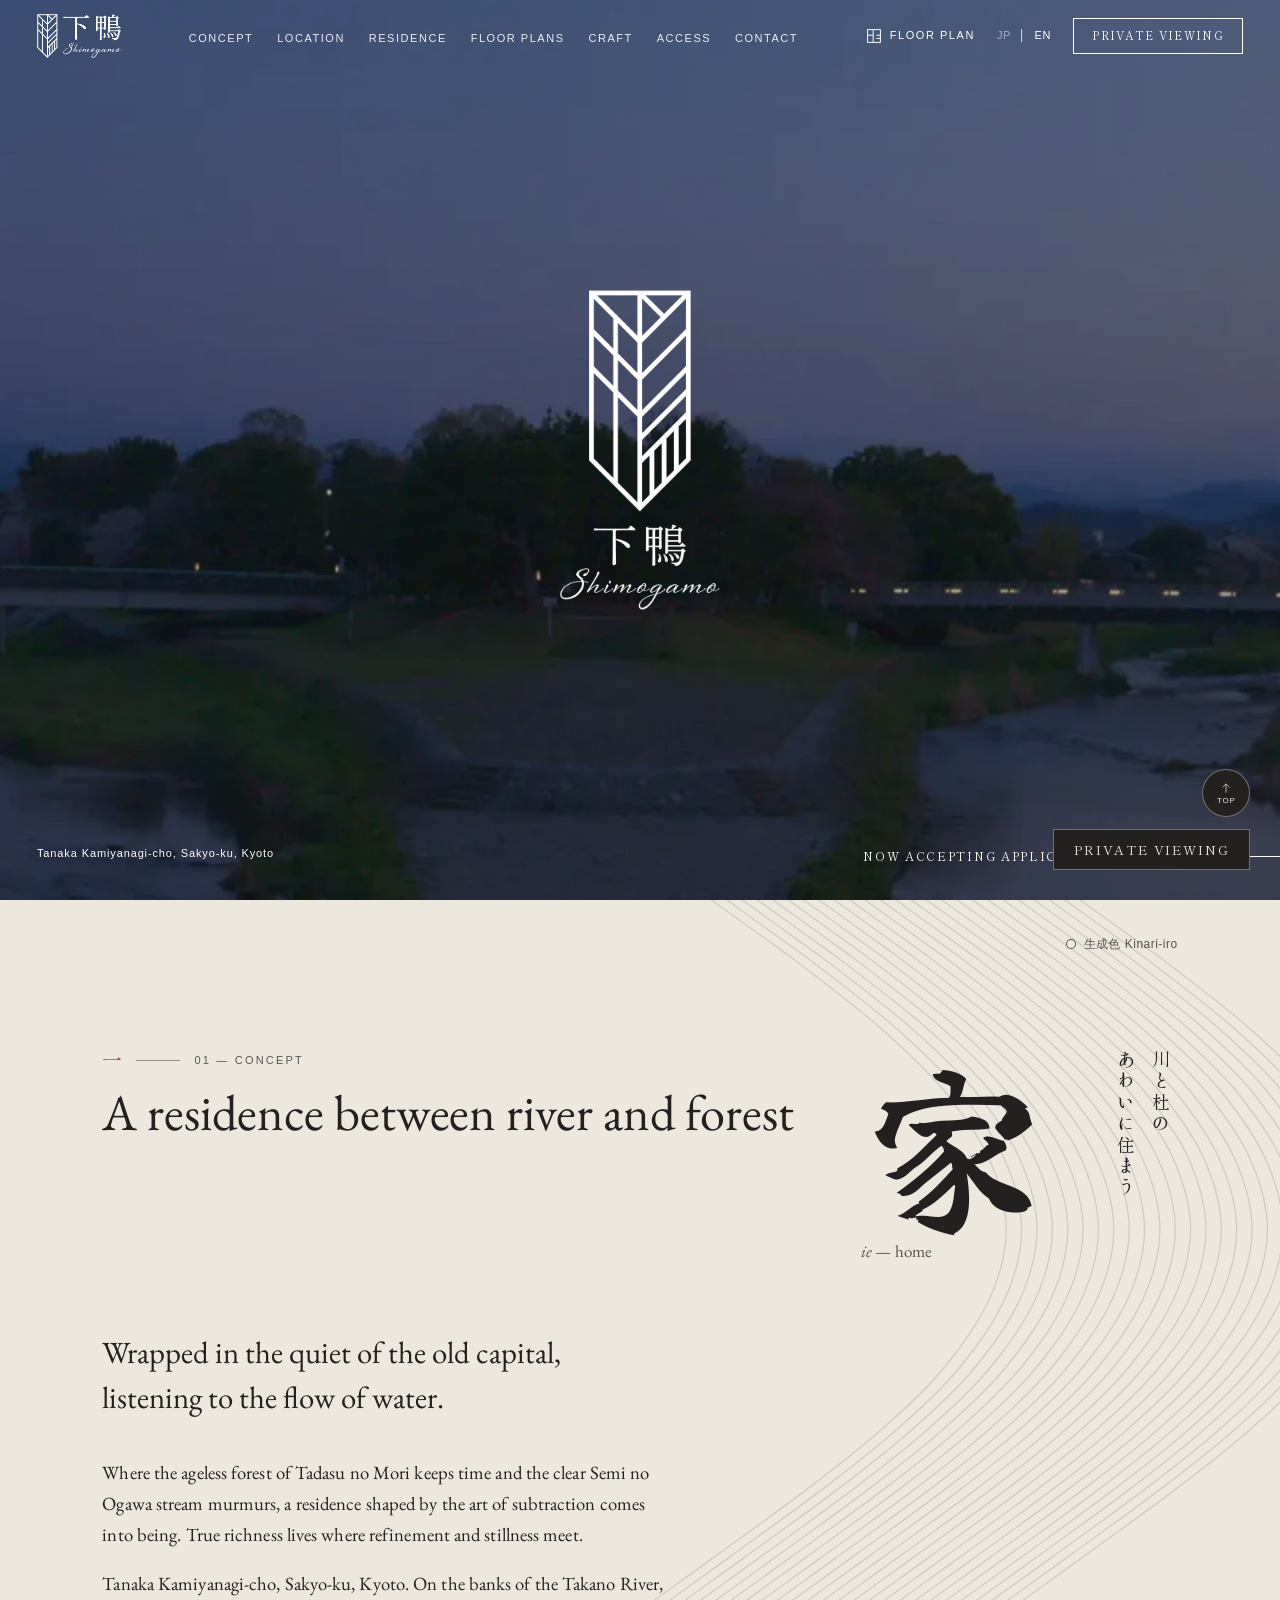
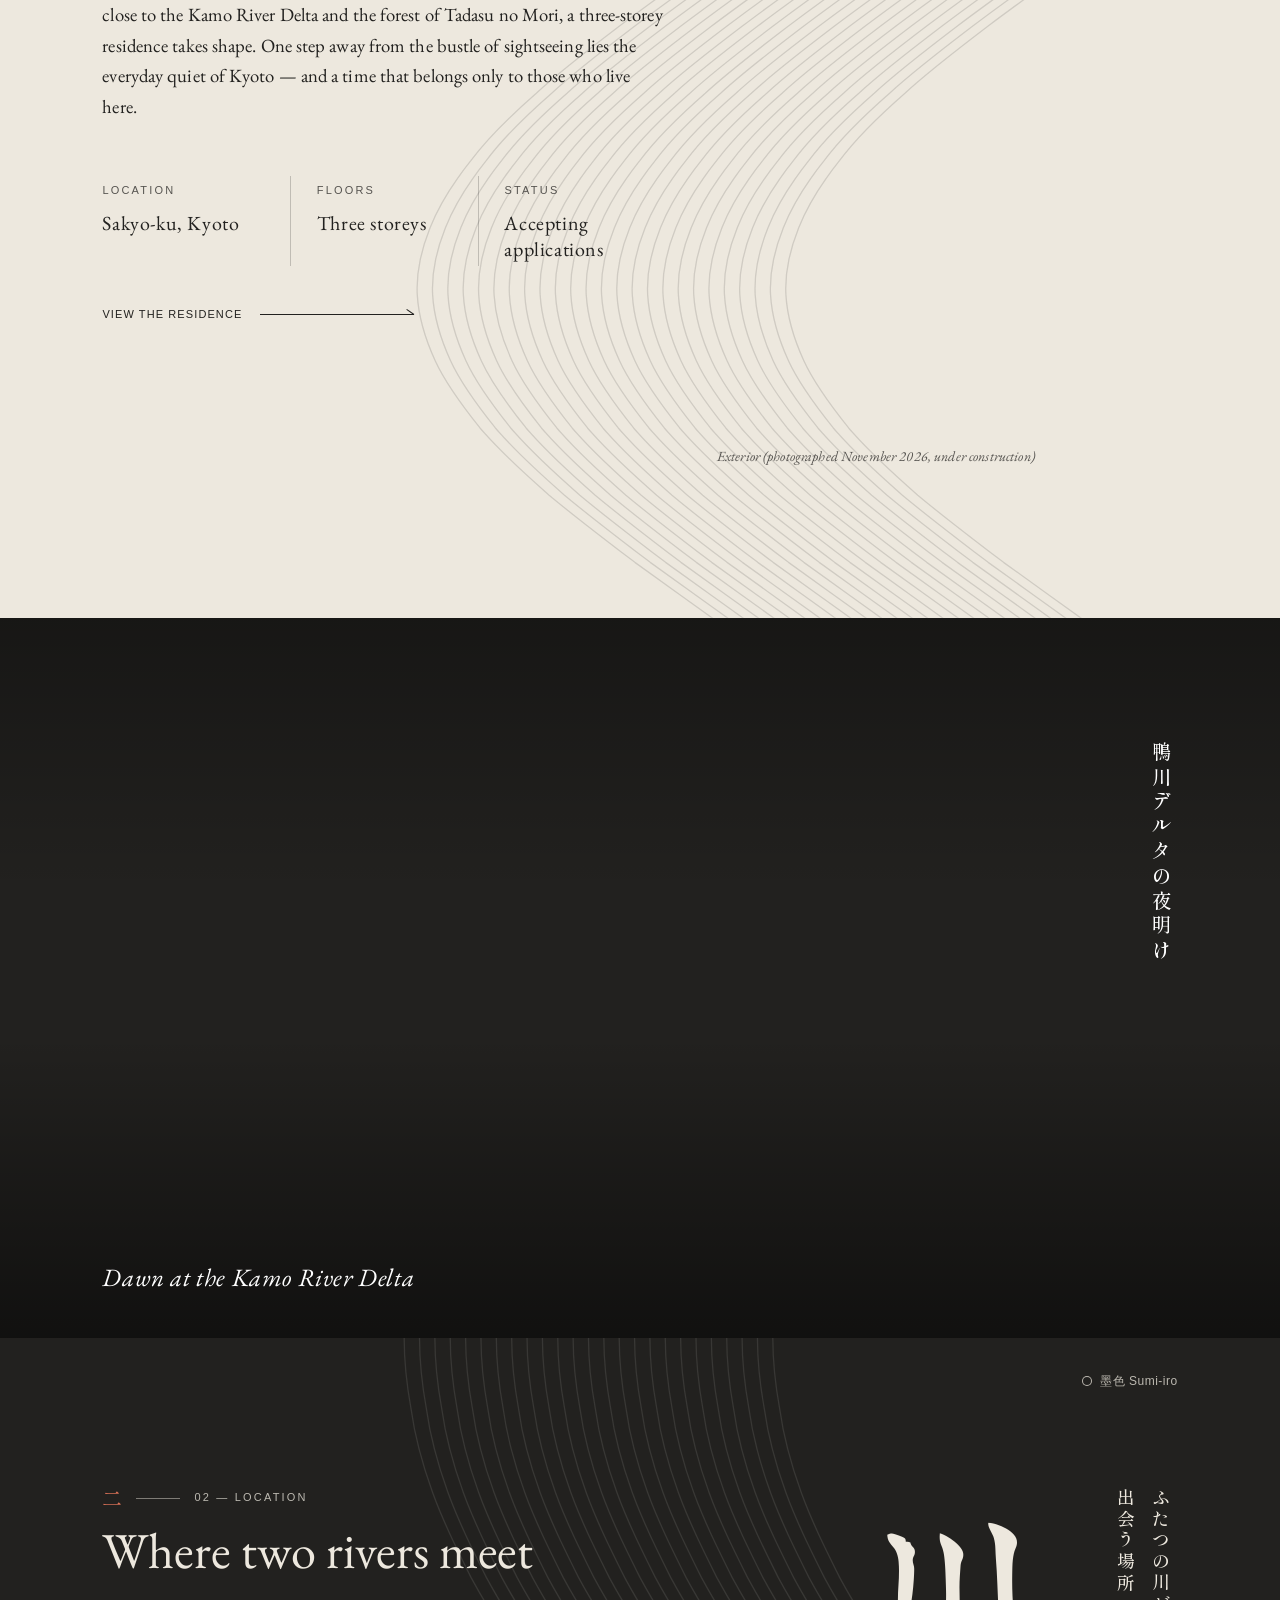
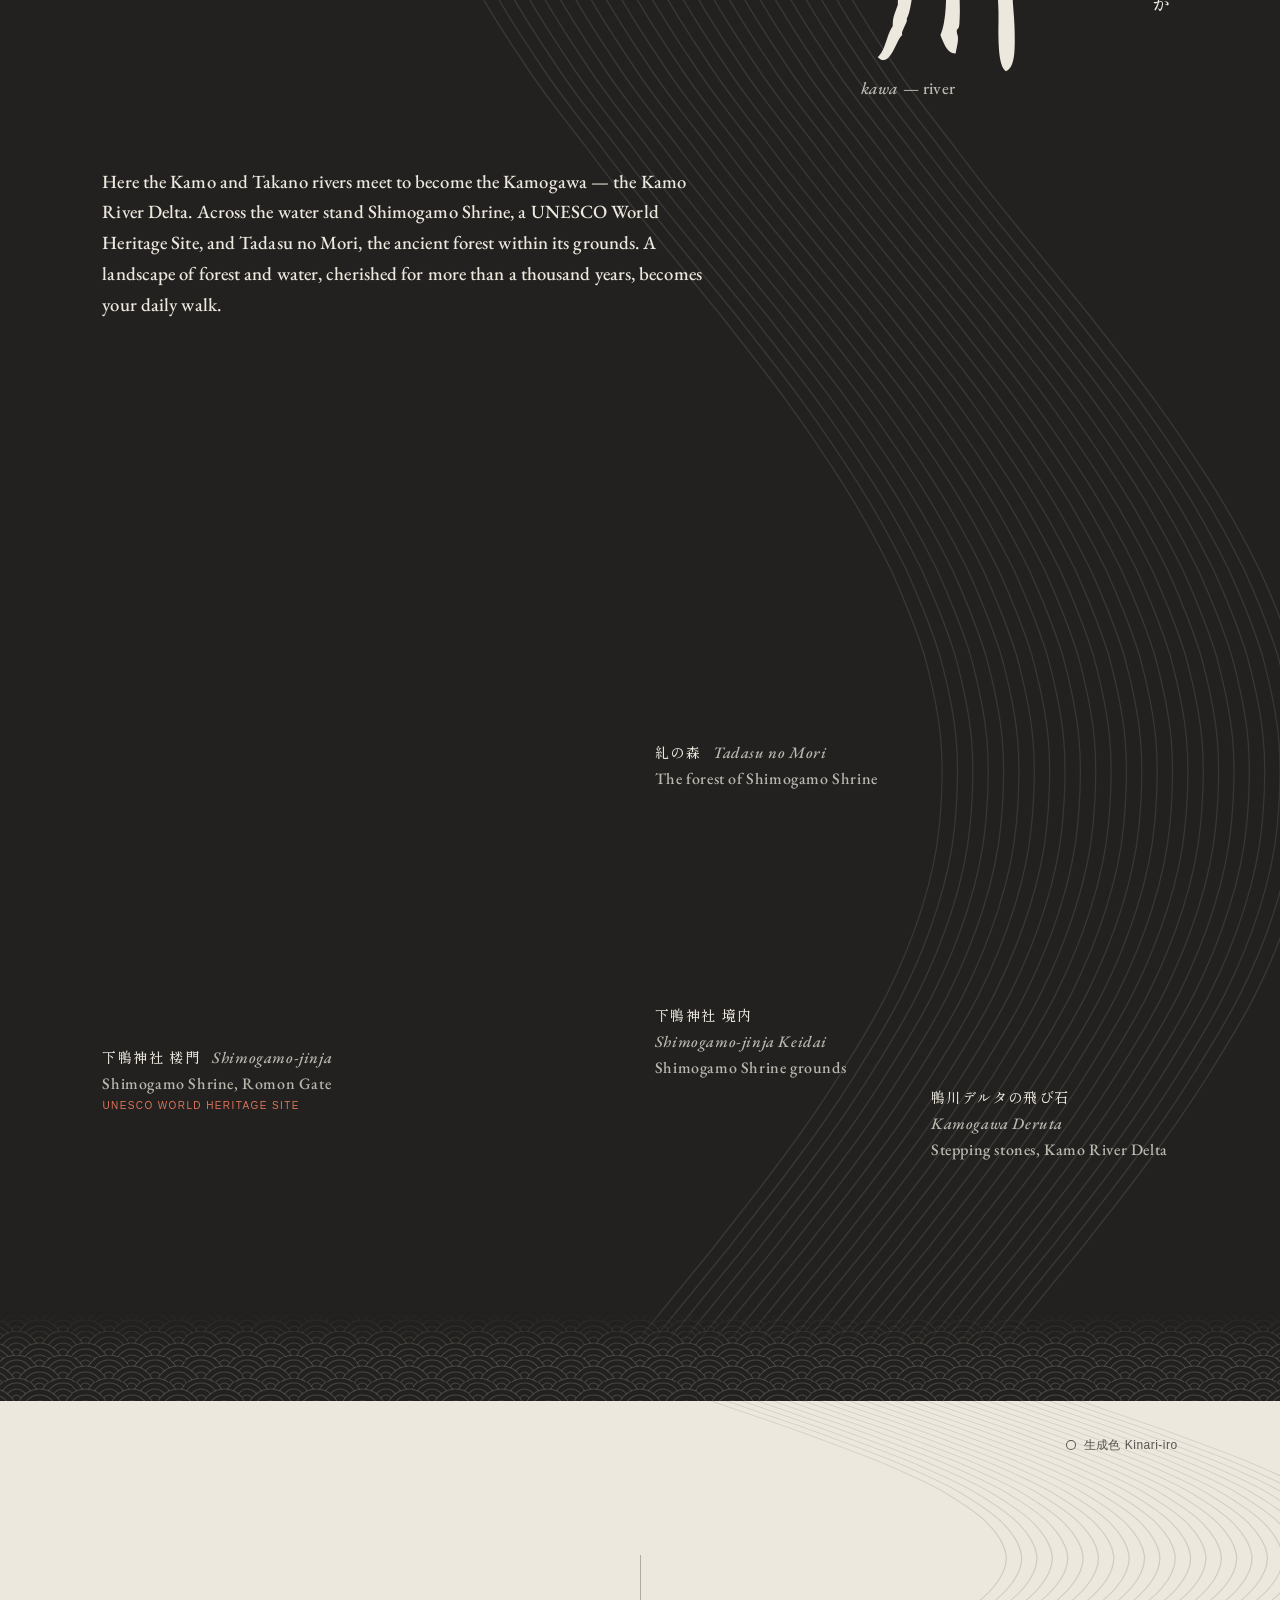
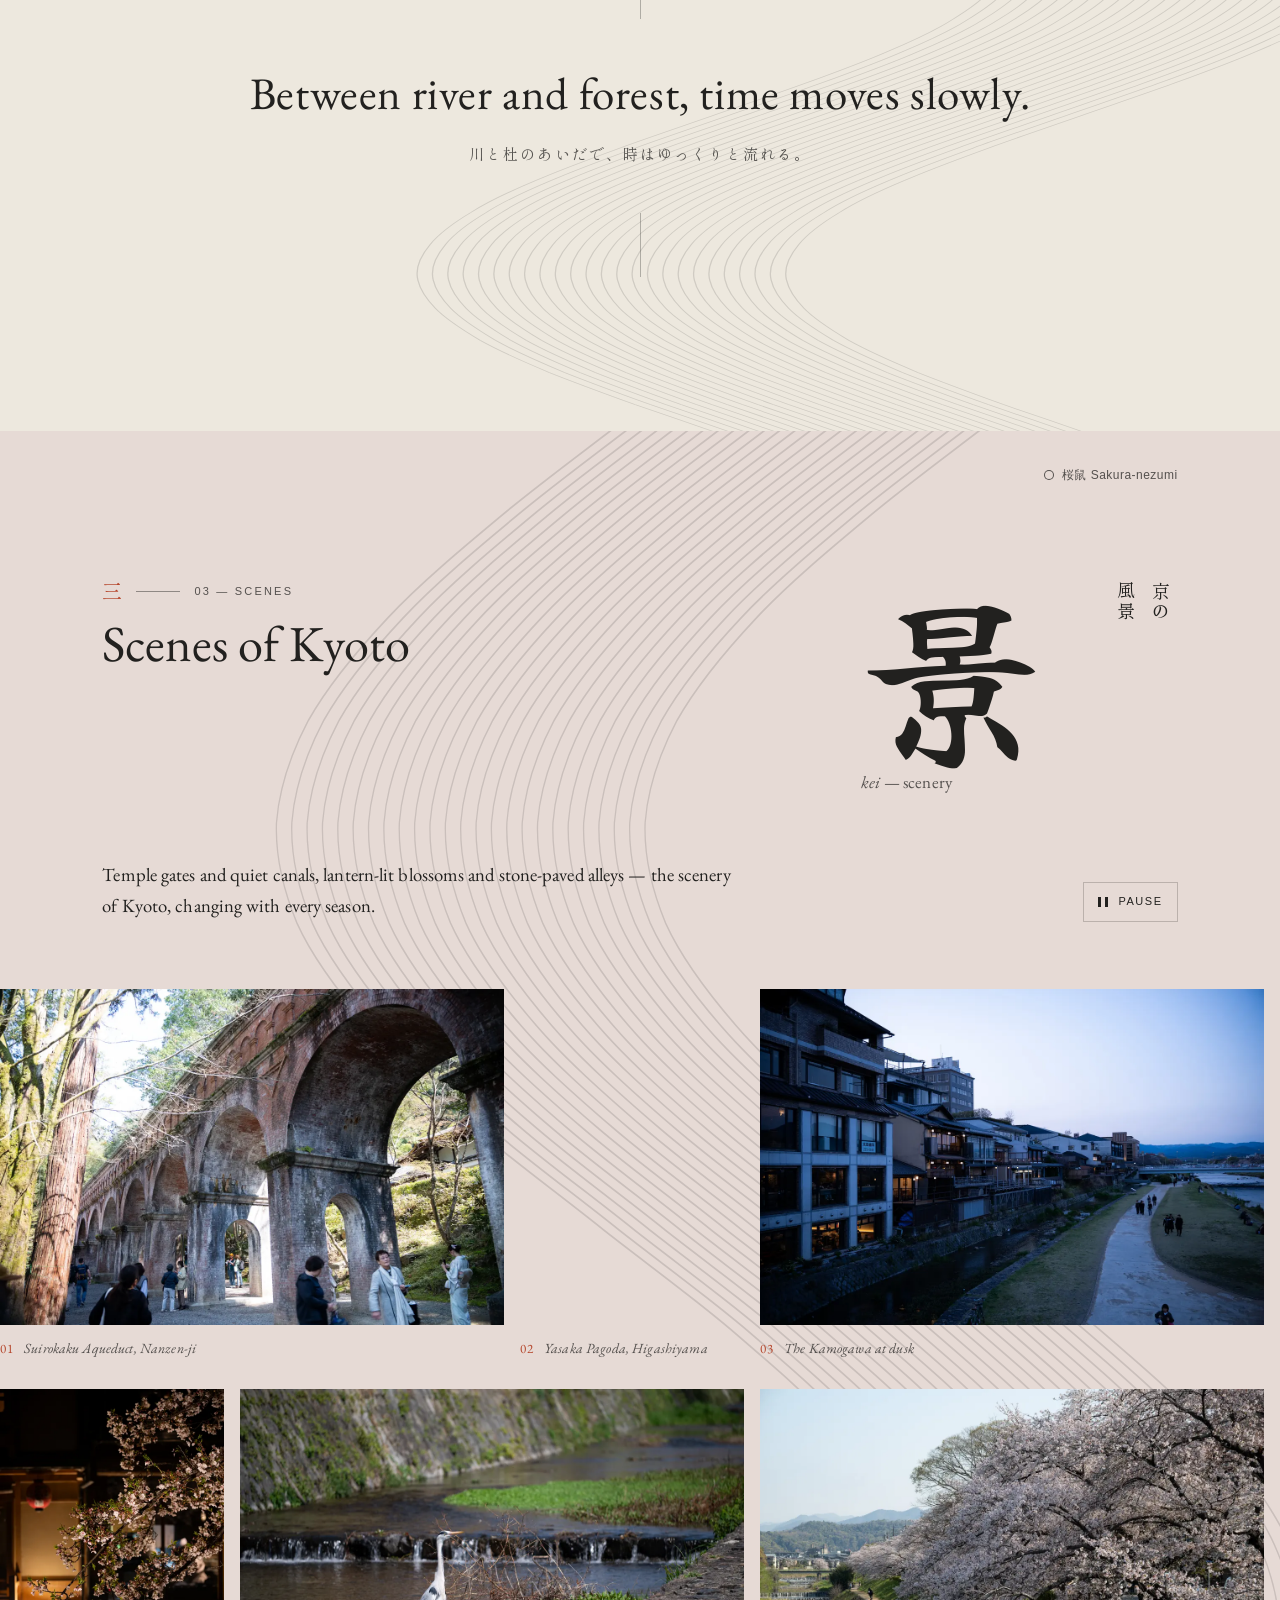
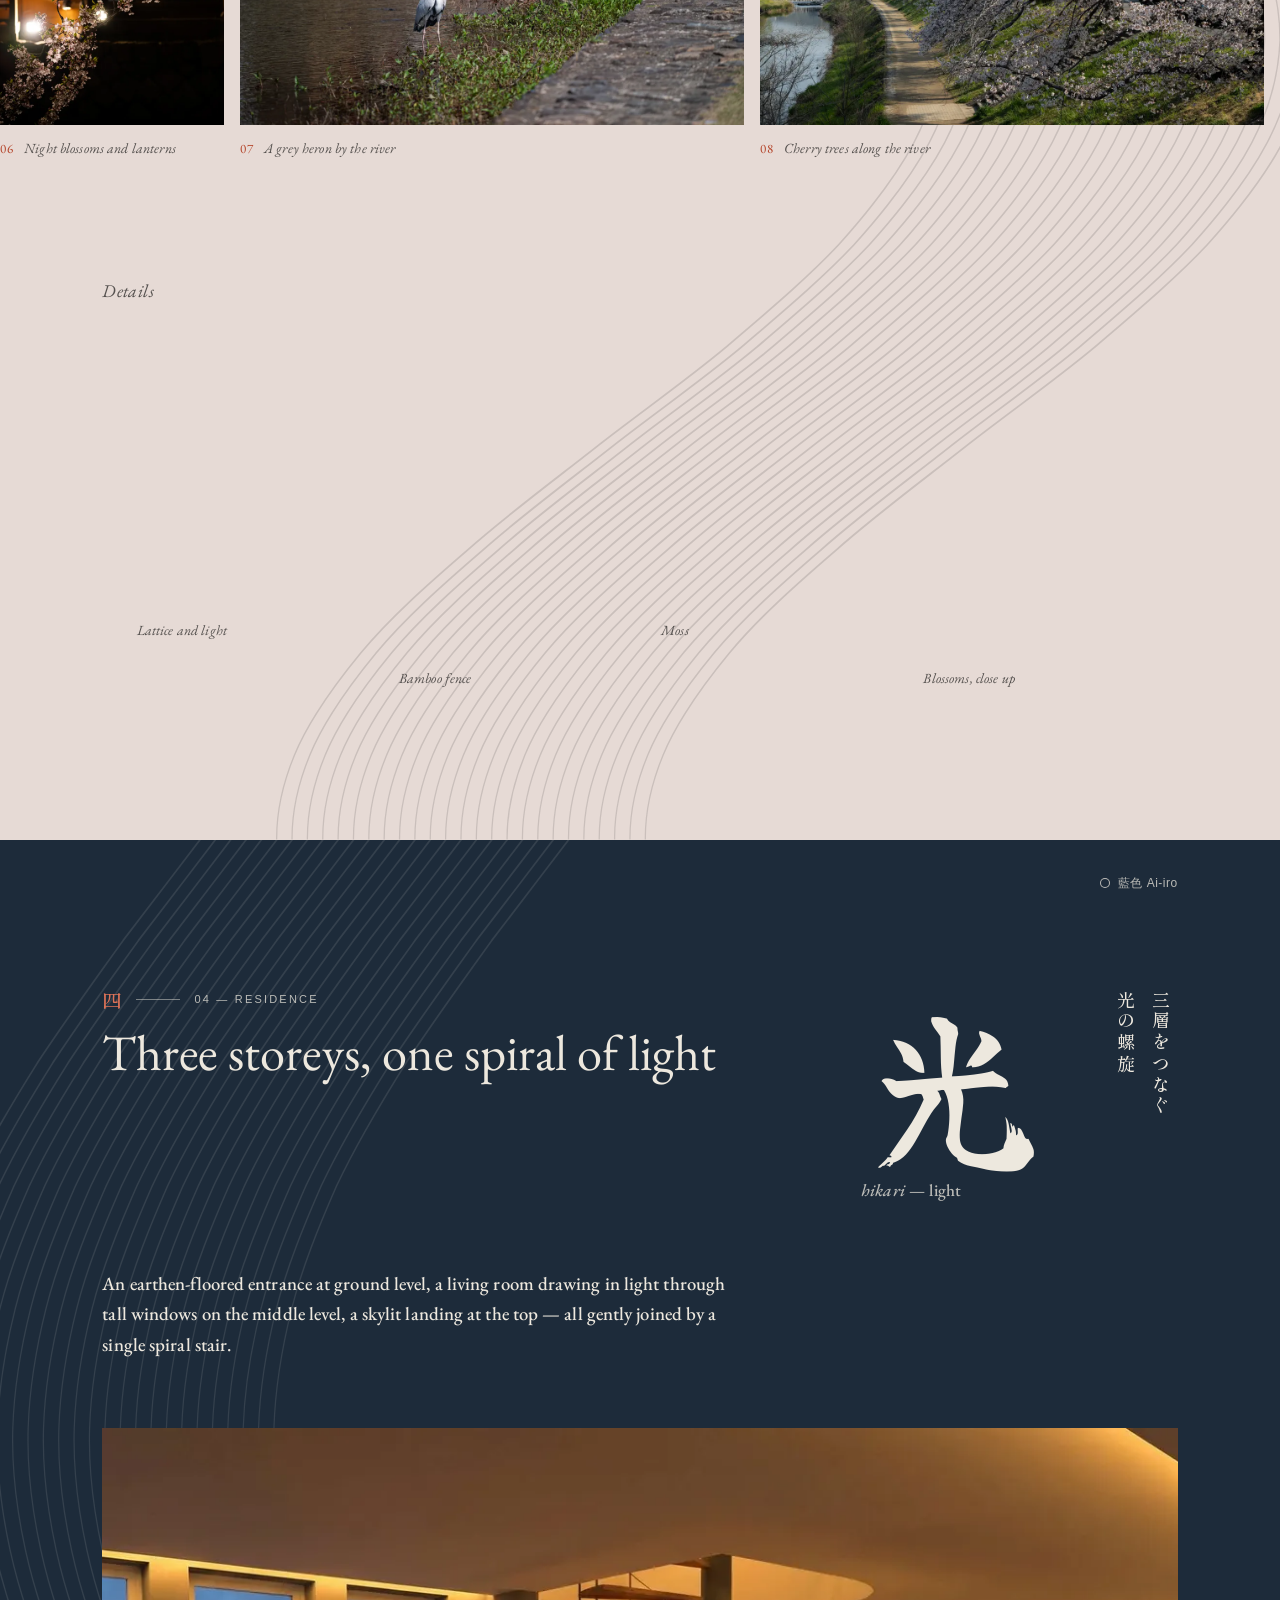
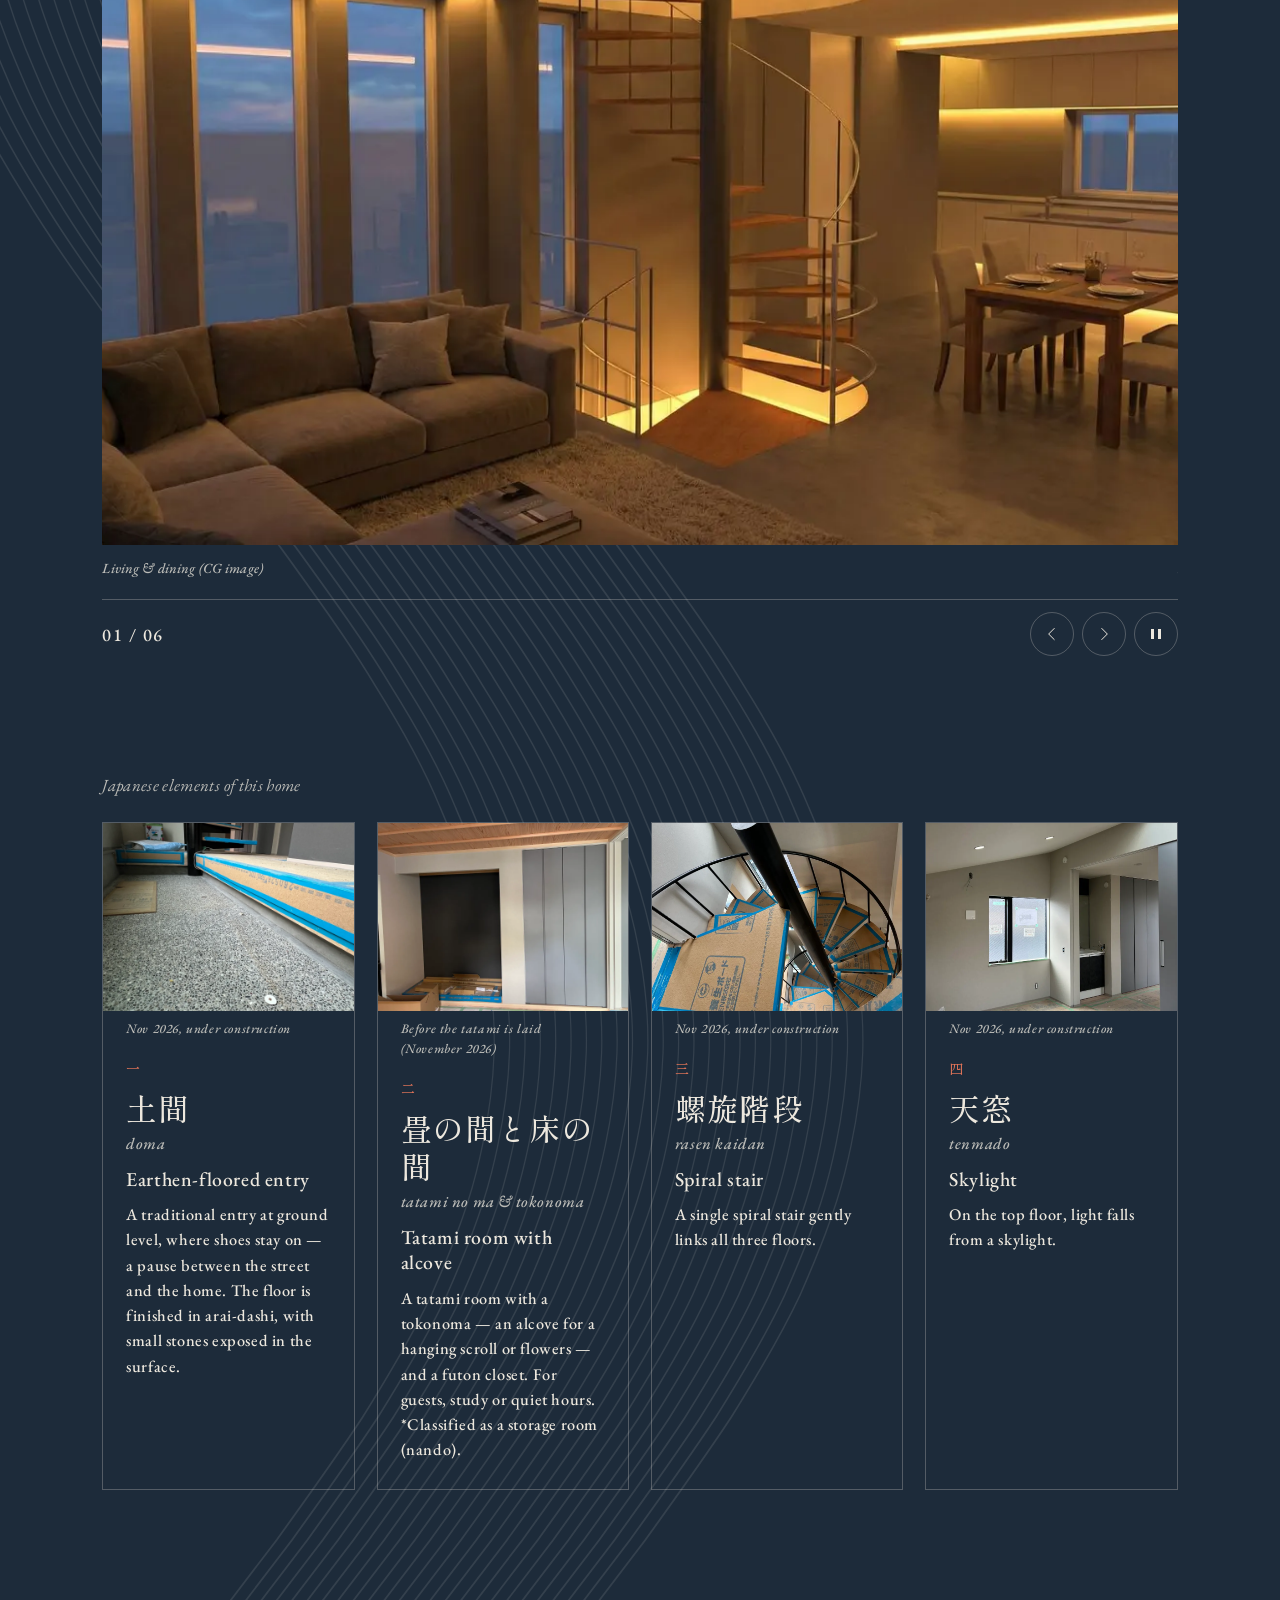
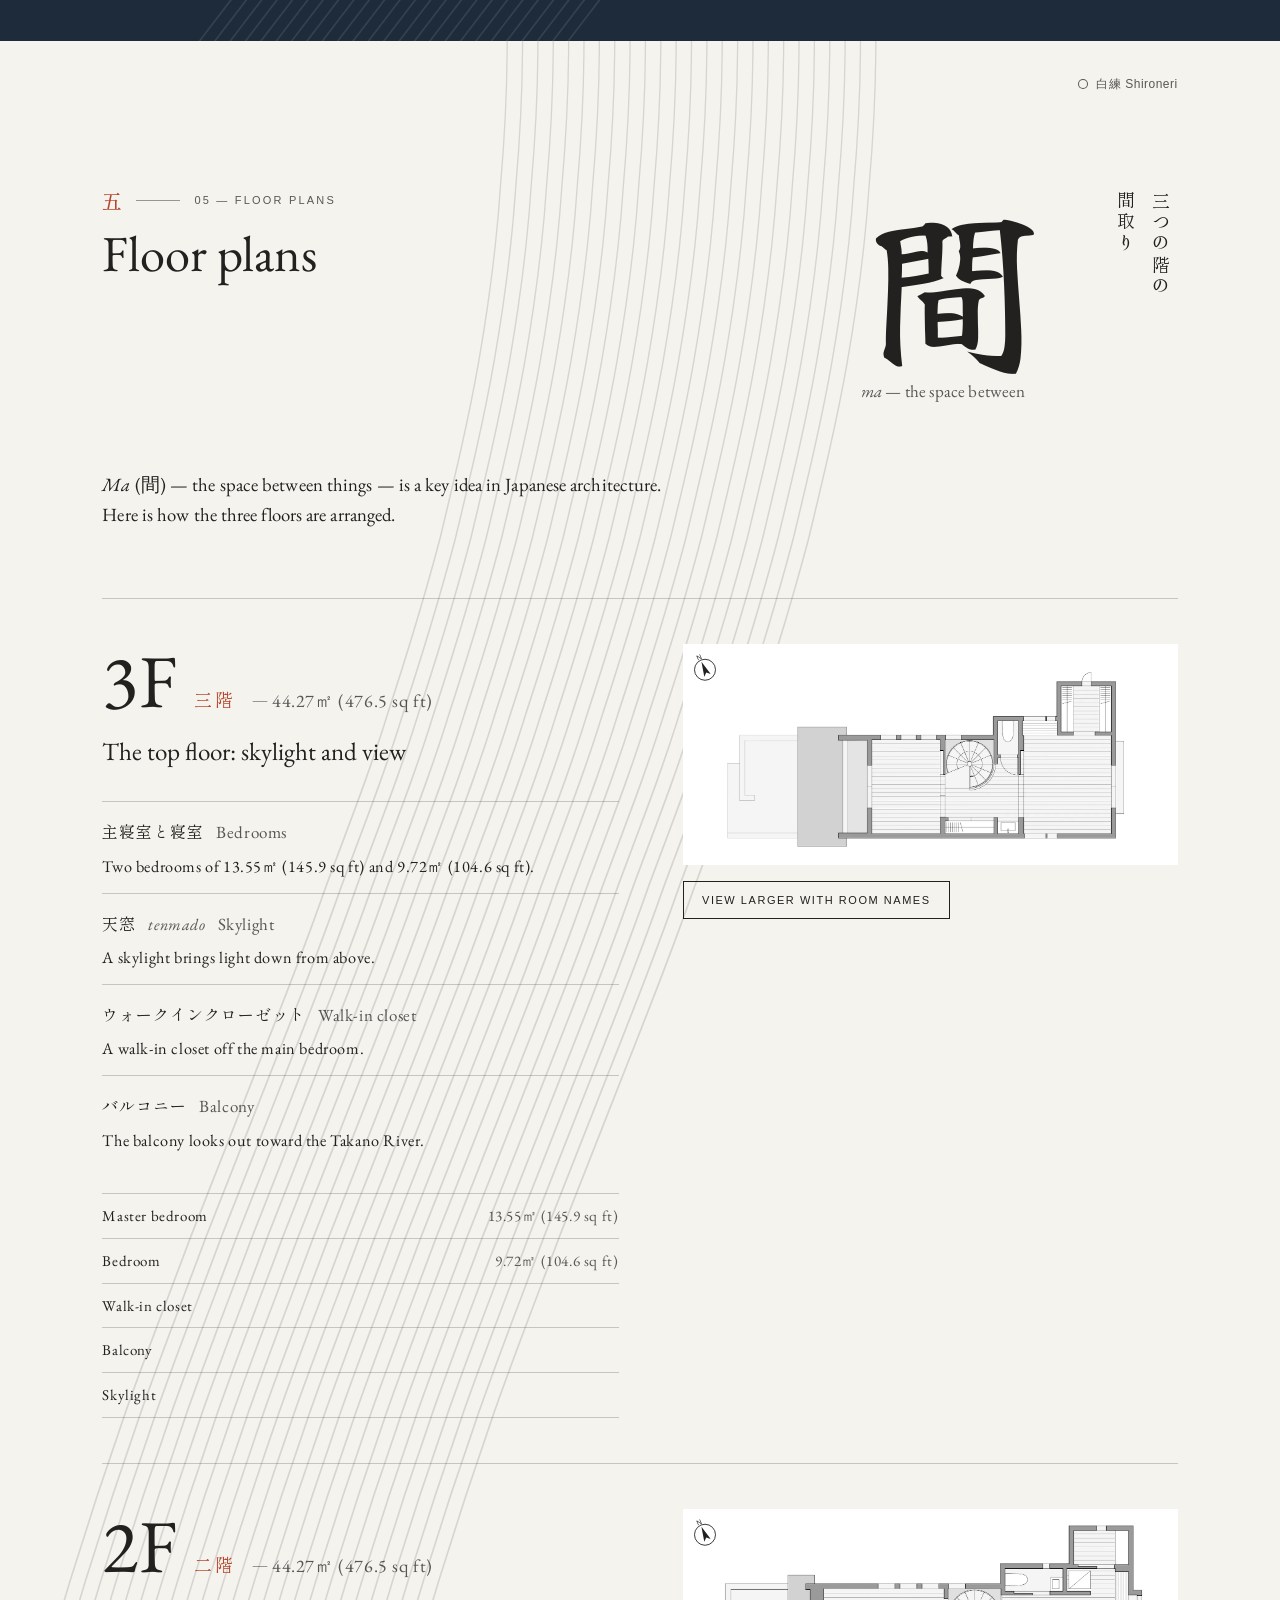
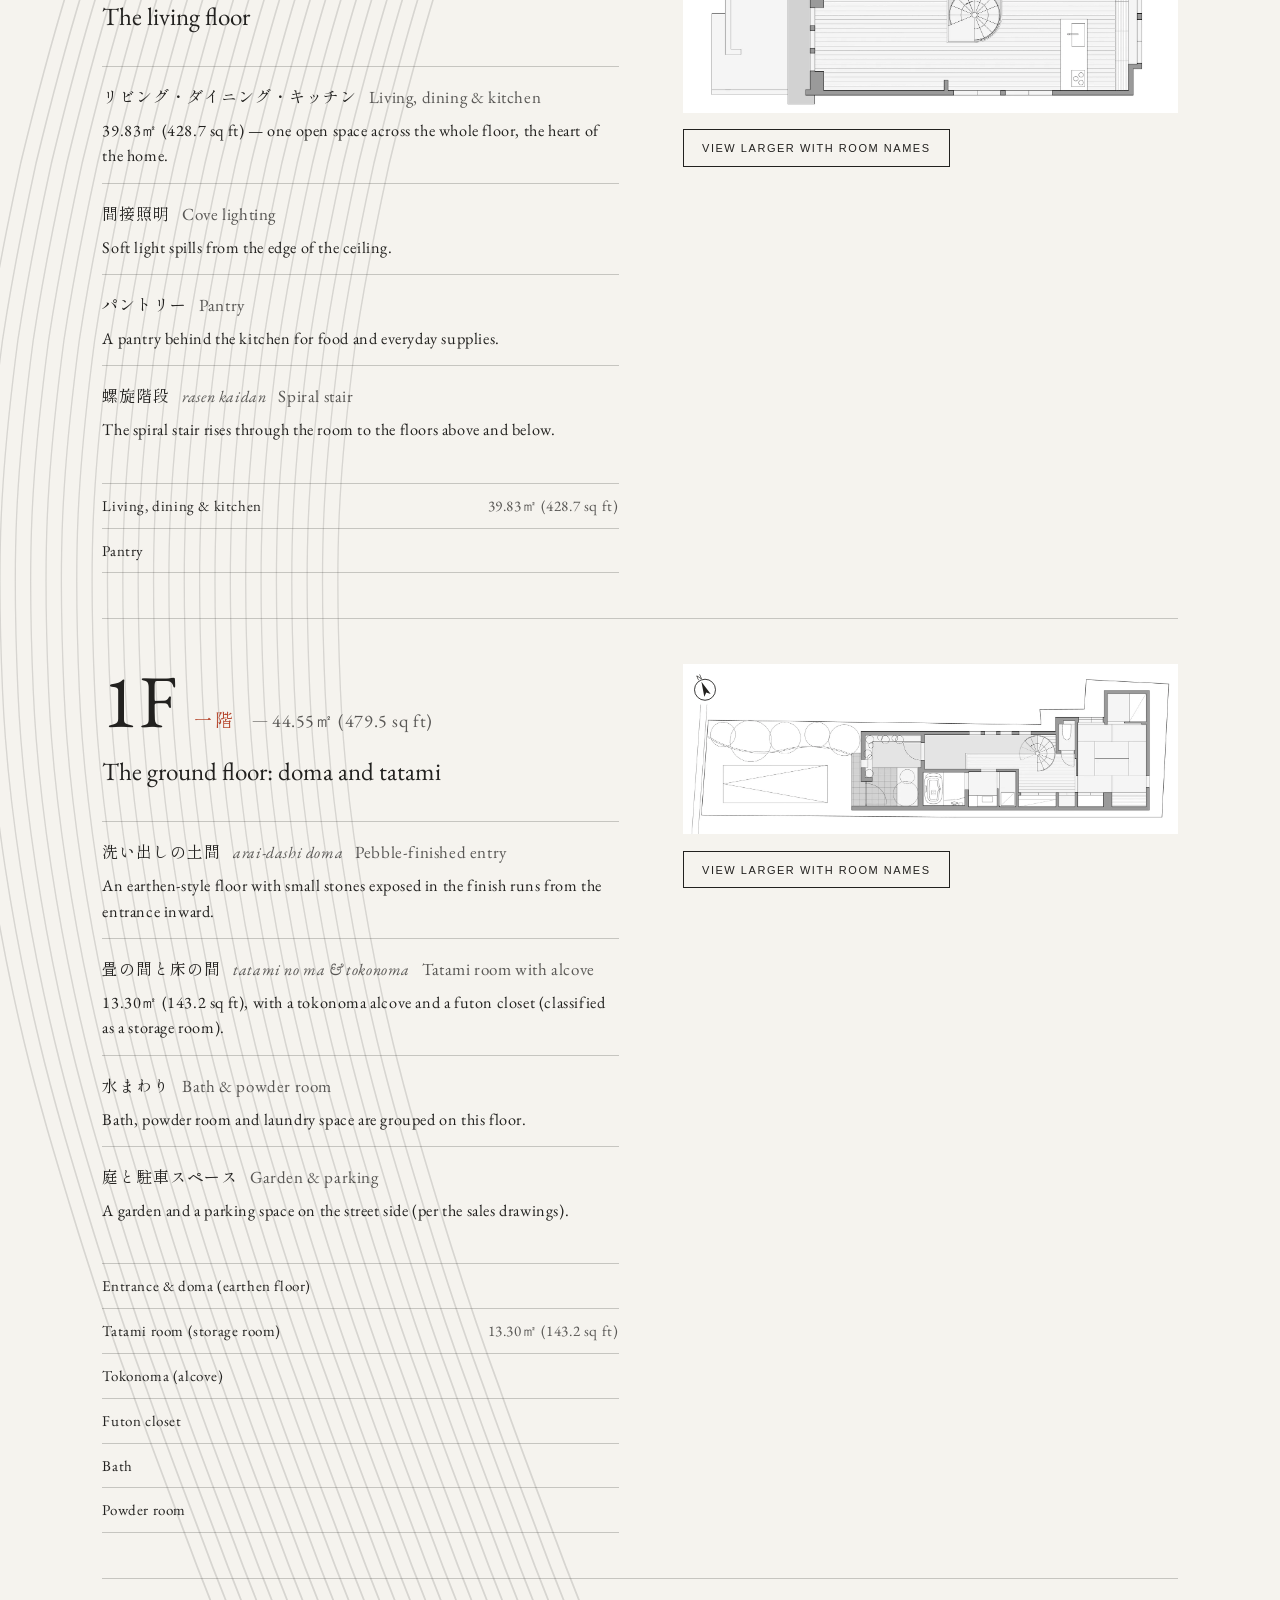
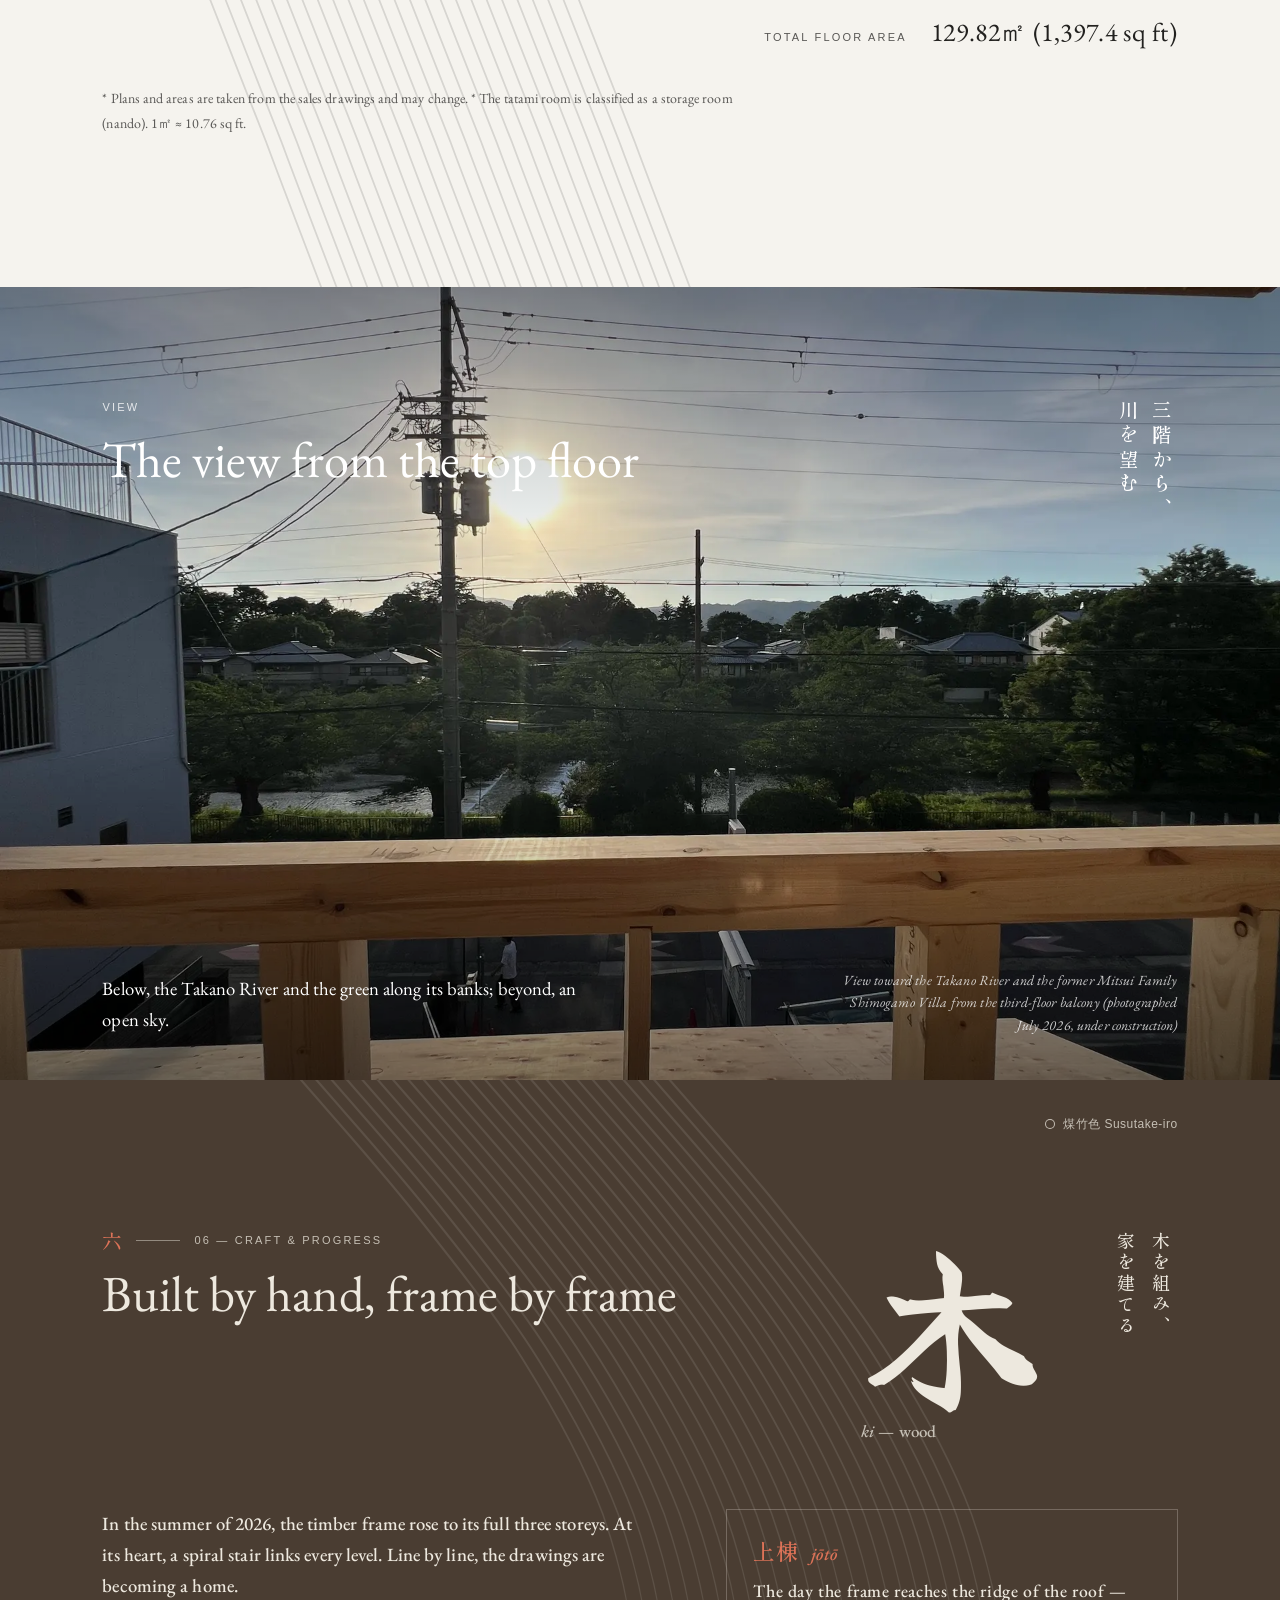
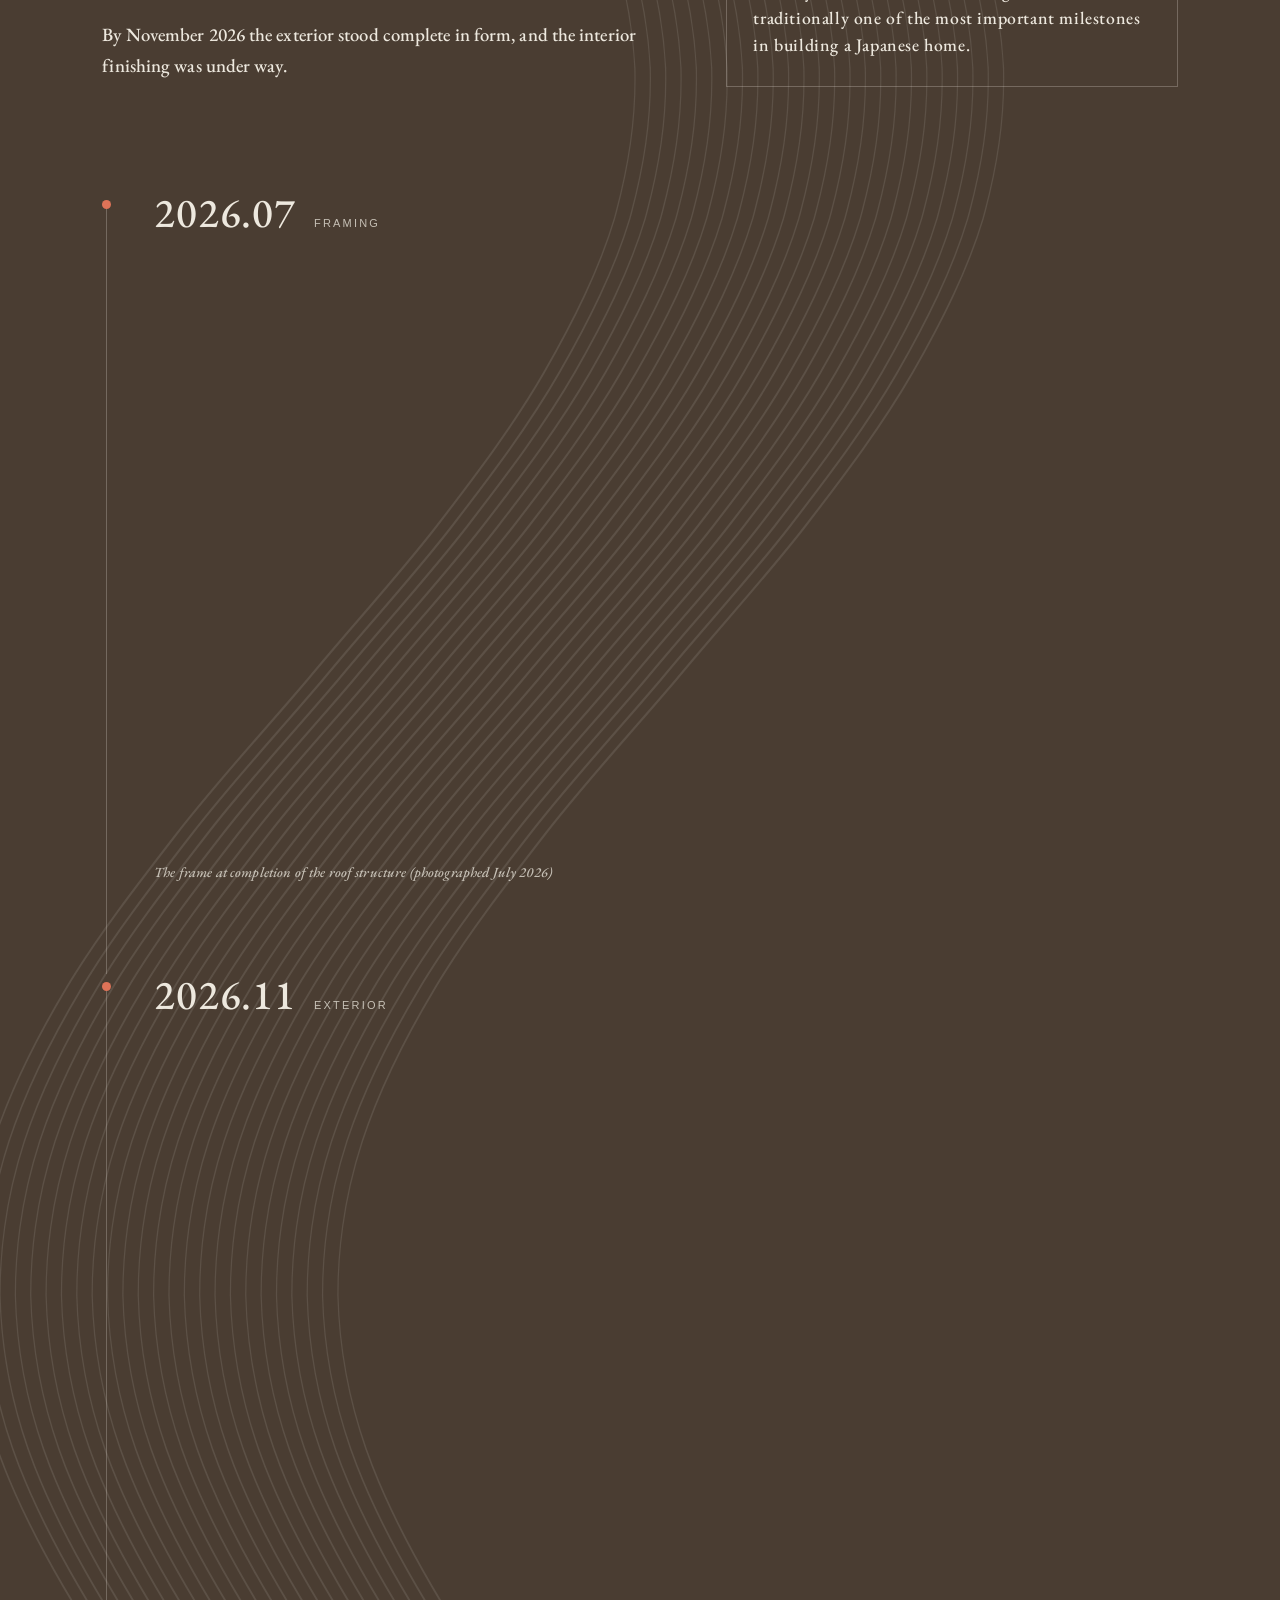
==== commit 864d644b: "v3: リサーチに基づき構成を組み直し、動き・ページトップ・間取りレイアウト・筆文字を追加 - 間の章（文字だけ）、接写の群れ、文字だけの概念の章（Words）を追加 - 京の風景を流れる2段ギャラリ" ====
--- a/v3/index.html
+++ b/v3/index.html
@@ -22,7 +22,7 @@
 <link rel="preconnect" href="https://fonts.googleapis.com">
 <link rel="preconnect" href="https://fonts.gstatic.com" crossorigin>
 <link rel="stylesheet" href="css/style.css">
-<noscript><link rel="stylesheet" href="https://fonts.googleapis.com/css2?family=Shippori+Mincho:wght@400;500&family=EB+Garamond:ital@0;1&display=swap"></noscript>
+<noscript><link rel="stylesheet" href="https://fonts.googleapis.com/css2?family=Shippori+Mincho:wght@400;500&family=EB+Garamond:ital@0;1&display=swap"><link rel="stylesheet" href="https://fonts.googleapis.com/css2?family=Yuji+Syuku&text=%E5%AE%B6%E5%B7%9D%E6%99%AF%E5%85%89%E9%96%93%E6%9C%A8%E8%A8%80%E9%81%93%E7%B8%81&display=swap"></noscript>
 <script src="js/main.js" defer></script>
 <!-- Meta Pixel Code -->
 <script>
@@ -105,25 +105,21 @@
     </div>
   <div class="p-concept__body">
     <div class="p-concept__text js-fade">
-      <h3 class="p-lead"><span data-lang="ja">古都の静けさを纏い、<br>水の流れに耳を澄ます。</span><span data-lang="en">Wrapped in the quiet of the old capital,<br>listening to the flow of water.</span></h3>
+      <h3 class="p-lead"><span data-lang="ja">古都の静けさを纏い、<br>水の流れに耳を澄ます。</span><span data-lang="en">Wrapped in the quiet of the old capital,<br class="u-pc"> listening to the flow of water.</span></h3>
       <div class="p-text">
         <p data-lang="ja">糺の森が守り伝える悠久の時の流れと、瀬見の小川の清らかなせせらぎ。<br>日本の美意識が凝縮されたこの地に、引き算の哲学が息づく邸宅が誕生する。<br>洗練と静謐が重なり合うところに、真の豊かさはある。</p>
         <p data-lang="ja">京都市左京区、田中上柳町。高野川のほとり、鴨川デルタと糺の森にほど近い一角に、三層の邸宅が誕生します。観光の賑わいから一歩離れた、京都の日常の静けさ。そこには、住まう人だけの時間が流れています。</p>
         <p data-lang="en">Where the ageless forest of Tadasu no Mori keeps time and the clear Semi no Ogawa stream murmurs, a residence shaped by the art of subtraction comes into being. True richness lives where refinement and stillness meet.</p>
         <p data-lang="en">Tanaka Kamiyanagi-cho, Sakyo-ku, Kyoto. On the banks of the Takano River, close to the Kamo River Delta and the forest of Tadasu no Mori, a three-storey residence takes shape. One step away from the bustle of sightseeing lies the everyday quiet of Kyoto — and a time that belongs only to those who live here.</p>
       </div>
+      <dl class="p-concept__facts js-fade">
+    <div><dt>LOCATION</dt><dd><span data-lang="ja">京都市左京区</span><span data-lang="en">Sakyo-ku, Kyoto</span></dd></div>
+    <div><dt>FLOORS</dt><dd><span data-lang="ja">地上3階</span><span data-lang="en">Three storeys</span></dd></div>
+    <div><dt>STATUS</dt><dd><span data-lang="ja">先着申込受付中</span><span data-lang="en">Accepting applications</span></dd></div>
+  </dl>
       <a class="p-link" href="#residence"><span class="p-link__label">VIEW THE RESIDENCE</span><span class="p-link__line" aria-hidden="true"></span></a>
-      <figure class="p-concept__cg p-photo">
-        <picture>
-  <source media="(max-width:767px)" type="image/webp" srcset="../img/concept_exterior_sp.webp">
-  <source media="(max-width:767px)" srcset="../img/concept_exterior_sp.jpg">
-  <source type="image/webp" srcset="../img/concept_exterior.webp">
-  <img src="../img/concept_exterior.jpg" alt="外観完成イメージ（CG）" width="1600" height="1073" loading="lazy" decoding="async">
-</picture>
-        <figcaption class="p-caption"><span data-lang="ja">外観完成イメージ（CG）</span><span data-lang="en">Exterior on completion (artist's impression)</span></figcaption>
-      </figure>
-    </div>
-    <figure class="p-concept__photo p-photo js-fade">
+    </div>
+    <figure class="p-concept__photo p-photo js-fade js-reveal">
       <picture>
   <source media="(max-width:767px)" type="image/webp" data-lsrcset="../img/ext_up_sp.webp">
   <source media="(max-width:767px)" data-lsrcset="../img/ext_up_sp.jpg">
@@ -133,11 +129,6 @@
       <figcaption class="p-caption"><span data-lang="ja">外観（2026年11月撮影・施工中）</span><span data-lang="en">Exterior (photographed November 2026, under construction)</span></figcaption>
     </figure>
   </div>
-  <dl class="p-concept__facts js-fade">
-    <div><dt>LOCATION</dt><dd><span data-lang="ja">京都市左京区</span><span data-lang="en">Sakyo-ku, Kyoto</span></dd></div>
-    <div><dt>FLOORS</dt><dd><span data-lang="ja">地上3階</span><span data-lang="en">Three storeys</span></dd></div>
-    <div><dt>STATUS</dt><dd><span data-lang="ja">先着申込受付中</span><span data-lang="en">Accepting applications</span></dd></div>
-  </dl>
 </section>
 
 <figure class="p-band p-band--delta js-fade">
@@ -171,7 +162,7 @@
       <p data-lang="en">Here the Kamo and Takano rivers meet to become the Kamogawa — the Kamo River Delta. Across the water stand Shimogamo Shrine, a UNESCO World Heritage Site, and Tadasu no Mori, the ancient forest within its grounds. A landscape of forest and water, cherished for more than a thousand years, becomes your daily walk.</p>
     </div>
     <div class="p-location__photos">
-      <figure class="p-location__photo p-location__photo--romon p-photo js-fade">
+      <figure class="p-location__photo p-location__photo--romon p-photo js-fade js-reveal">
         <picture>
   <source media="(max-width:767px)" type="image/webp" srcset="../img/k_romon_sp.webp">
   <source media="(max-width:767px)" srcset="../img/k_romon_sp.jpg">
@@ -182,16 +173,16 @@
       </figure>
     <p class="p-location__hint" aria-hidden="true"><span data-lang="ja">スワイプ →</span><span data-lang="en">Swipe →</span></p>
     <div class="p-location__more">
-      <figure class="p-location__photo p-location__photo--tadasu p-photo js-fade">
+      <figure class="p-location__photo p-location__photo--tadasu p-photo js-fade js-reveal">
         <picture>
   <source media="(max-width:767px)" type="image/webp" srcset="../img/k_tadasu_sp.webp">
   <source media="(max-width:767px)" srcset="../img/k_tadasu_sp.jpg">
   <source type="image/webp" srcset="../img/k_tadasu.webp">
   <img src="../img/k_tadasu.jpg" alt="糺の森の参道" width="1500" height="1000" loading="lazy" decoding="async">
 </picture>
-        <figcaption class="p-place"><span class="p-place__line"><span class="p-place__ja">糺の森</span><i class="p-place__ro">Tadasu no Mori</i></span><span class="p-place__en">Tadasu no Mori</span></figcaption>
+        <figcaption class="p-place"><span class="p-place__line"><span class="p-place__ja">糺の森</span><i class="p-place__ro">Tadasu no Mori</i></span><span class="p-place__en">The forest of Shimogamo Shrine</span></figcaption>
       </figure>
-      <figure class="p-location__photo p-location__photo--rinbashi p-photo js-fade">
+      <figure class="p-location__photo p-location__photo--rinbashi p-photo js-fade js-reveal">
         <picture>
   <source media="(max-width:767px)" type="image/webp" srcset="../img/k_rinbashi_sp.webp">
   <source media="(max-width:767px)" srcset="../img/k_rinbashi_sp.jpg">
@@ -200,7 +191,7 @@
 </picture>
         <figcaption class="p-place"><span class="p-place__line"><span class="p-place__ja">下鴨神社 境内</span><i class="p-place__ro">Shimogamo-jinja Keidai</i></span><span class="p-place__en">Shimogamo Shrine grounds</span></figcaption>
       </figure>
-      <figure class="p-location__photo p-location__photo--stones p-photo js-fade">
+      <figure class="p-location__photo p-location__photo--stones p-photo js-fade js-reveal">
         <picture>
   <source media="(max-width:767px)" type="image/webp" srcset="../img/k_delta_stones_sp.webp">
   <source media="(max-width:767px)" srcset="../img/k_delta_stones_sp.jpg">
@@ -213,6 +204,20 @@
   </div>
   <div class="p-location__wave" aria-hidden="true"></div>
 </section>
+<section class="l-sec l-sec--light l-sec--kinari p-ma" id="ma" aria-label="Ma">
+  <div class="c-rake c-rake--a" aria-hidden="true">
+    <svg class="c-rake__svg c-rake__svg--pc" focusable="false"><use data-href="../img/rake.svg#rake-a"/></svg>
+    <svg class="c-rake__svg c-rake__svg--sp" focusable="false"><use data-href="../img/rake.svg#rake-a-sp"/></svg>
+  </div>
+  <p class="c-swatch" aria-hidden="true"><span class="c-swatch__dot"></span>生成色 Kinari-iro</p>
+  <span class="p-ma__line" aria-hidden="true"></span>
+  <div class="p-ma__text js-fade">
+    <p class="p-ma__en">Between river and forest, time moves slowly.</p>
+    <p class="p-ma__ja">川と杜のあいだで、時はゆっくりと流れる。</p>
+  </div>
+  <span class="p-ma__line" aria-hidden="true"></span>
+</section>
+
 <section class="l-sec l-sec--light l-sec--sakura p-scenes" id="scenes">
   <div class="c-rake c-rake--c" aria-hidden="true">
     <svg class="c-rake__svg c-rake__svg--pc" focusable="false"><use data-href="../img/rake.svg#rake-c"/></svg>
@@ -227,85 +232,141 @@
       <div class="c-emblem" aria-hidden="true"><span class="c-emblem__kanji">景</span><span class="c-emblem__roman"><i>kei</i> — scenery</span></div>
       <p class="p-head__ja"><span>京の</span><span>風景</span></p>
     </div>
-  <div class="p-scenes__lead p-text js-fade">
-    <p data-lang="ja">川辺の桜、朱の楼門、町家の軒。季節ごとに表情を変える、京都の風景。</p>
-    <p data-lang="en">Temple gates and quiet canals, lantern-lit blossoms and stone-paved alleys — the scenery of Kyoto, changing with every season.</p>
-  </div>
-  <p class="p-scenes__hint" aria-hidden="true"><span data-lang="ja">スワイプ →</span><span data-lang="en">Swipe →</span></p>
-  <ul class="p-scenes__list">
-      <li class="p-scenes__item p-scenes__item--n1 p-scenes__item--l p-photo js-fade">
-        <picture>
+  <div class="p-scenes__lead">
+    <div class="p-text js-fade">
+      <p data-lang="ja">川辺の桜、朱の楼門、町家の軒。季節ごとに表情を変える、京都の風景。</p>
+      <p data-lang="en">Temple gates and quiet canals, lantern-lit blossoms and stone-paved alleys — the scenery of Kyoto, changing with every season.</p>
+    </div>
+    <button class="p-scenes__pause" type="button" data-marquee-toggle aria-pressed="false"><span class="p-scenes__pause-icon" aria-hidden="true"></span><span data-lang="ja" data-state="pause">一時停止</span><span data-lang="en" data-state="pause">Pause</span><span data-lang="ja" data-state="play">再生</span><span data-lang="en" data-state="play">Play</span></button>
+  </div>
+  <div class="p-marquee" data-marquee aria-label="Scenes of Kyoto">
+    <div class="p-marquee__row p-marquee__row--l"><ul class="p-marquee__track"><li class="p-marquee__item"><figure><picture>
   <source media="(max-width:767px)" type="image/webp" srcset="../img/k_aqueduct_sp.webp">
   <source media="(max-width:767px)" srcset="../img/k_aqueduct_sp.jpg">
   <source type="image/webp" srcset="../img/k_aqueduct.webp">
   <img src="../img/k_aqueduct.jpg" alt="南禅寺 水路閣" width="1200" height="800" loading="lazy" decoding="async">
-</picture>
-        <p class="p-caption p-scenes__caption"><span class="p-scenes__no">01</span><span><span data-lang="ja">南禅寺 水路閣</span><span data-lang="en">Suirokaku Aqueduct, Nanzen-ji</span></span></p>
-      </li>
-      <li class="p-scenes__item p-scenes__item--n2 p-scenes__item--p p-photo js-fade">
-        <picture>
+</picture><figcaption class="p-caption"><span class="p-marquee__no">01</span><span><span data-lang="ja">南禅寺 水路閣</span><span data-lang="en">Suirokaku Aqueduct, Nanzen-ji</span></span></figcaption></figure></li><li class="p-marquee__item"><figure><picture>
   <source media="(max-width:767px)" type="image/webp" srcset="../img/k_pagoda_sp.webp">
   <source media="(max-width:767px)" srcset="../img/k_pagoda_sp.jpg">
   <source type="image/webp" srcset="../img/k_pagoda.webp">
   <img src="../img/k_pagoda.jpg" alt="八坂の塔" width="640" height="960" loading="lazy" decoding="async">
-</picture>
-        <p class="p-caption p-scenes__caption"><span class="p-scenes__no">02</span><span><span data-lang="ja">八坂の塔</span><span data-lang="en">Yasaka Pagoda, Higashiyama</span></span></p>
-      </li>
-      <li class="p-scenes__item p-scenes__item--n3 p-scenes__item--l p-photo js-fade">
-        <picture>
+</picture><figcaption class="p-caption"><span class="p-marquee__no">02</span><span><span data-lang="ja">八坂の塔</span><span data-lang="en">Yasaka Pagoda, Higashiyama</span></span></figcaption></figure></li><li class="p-marquee__item"><figure><picture>
   <source media="(max-width:767px)" type="image/webp" srcset="../img/k_kamo_dusk_sp.webp">
   <source media="(max-width:767px)" srcset="../img/k_kamo_dusk_sp.jpg">
   <source type="image/webp" srcset="../img/k_kamo_dusk.webp">
   <img src="../img/k_kamo_dusk.jpg" alt="夕暮れの鴨川" width="1200" height="800" loading="lazy" decoding="async">
-</picture>
-        <p class="p-caption p-scenes__caption"><span class="p-scenes__no">03</span><span><span data-lang="ja">夕暮れの鴨川</span><span data-lang="en">The Kamogawa at dusk</span></span></p>
-      </li>
-      <li class="p-scenes__item p-scenes__item--n4 p-scenes__item--p p-photo js-fade">
-        <picture>
+</picture><figcaption class="p-caption"><span class="p-marquee__no">03</span><span><span data-lang="ja">夕暮れの鴨川</span><span data-lang="en">The Kamogawa at dusk</span></span></figcaption></figure></li><li class="p-marquee__item"><figure><picture>
   <source media="(max-width:767px)" type="image/webp" srcset="../img/k_alley_sp.webp">
   <source media="(max-width:767px)" srcset="../img/k_alley_sp.jpg">
   <source type="image/webp" srcset="../img/k_alley.webp">
   <img src="../img/k_alley.jpg" alt="石畳の路地" width="640" height="960" loading="lazy" decoding="async">
-</picture>
-        <p class="p-caption p-scenes__caption"><span class="p-scenes__no">04</span><span><span data-lang="ja">石畳の路地</span><span data-lang="en">A stone-paved alley</span></span></p>
-      </li>
-      <li class="p-scenes__item p-scenes__item--n5 p-scenes__item--l p-photo js-fade">
-        <picture>
+</picture><figcaption class="p-caption"><span class="p-marquee__no">04</span><span><span data-lang="ja">石畳の路地</span><span data-lang="en">A stone-paved alley</span></span></figcaption></figure></li><li class="p-marquee__item"><figure><picture>
   <source media="(max-width:767px)" type="image/webp" srcset="../img/k_canal_path_sp.webp">
   <source media="(max-width:767px)" srcset="../img/k_canal_path_sp.jpg">
   <source type="image/webp" srcset="../img/k_canal_path.webp">
   <img src="../img/k_canal_path.jpg" alt="疏水沿いの桜" width="1200" height="800" loading="lazy" decoding="async">
-</picture>
-        <p class="p-caption p-scenes__caption"><span class="p-scenes__no">05</span><span><span data-lang="ja">疏水沿いの桜</span><span data-lang="en">Cherry blossoms along the canal</span></span></p>
-      </li>
-      <li class="p-scenes__item p-scenes__item--n6 p-scenes__item--p p-photo js-fade">
-        <picture>
+</picture><figcaption class="p-caption"><span class="p-marquee__no">05</span><span><span data-lang="ja">疏水沿いの桜</span><span data-lang="en">Cherry blossoms along the canal</span></span></figcaption></figure></li><li class="p-marquee__item" aria-hidden="true"><figure><picture>
+  <source media="(max-width:767px)" type="image/webp" srcset="../img/k_aqueduct_sp.webp">
+  <source media="(max-width:767px)" srcset="../img/k_aqueduct_sp.jpg">
+  <source type="image/webp" srcset="../img/k_aqueduct.webp">
+  <img src="../img/k_aqueduct.jpg" alt="" width="1200" height="800" loading="lazy" decoding="async">
+</picture><figcaption class="p-caption"><span class="p-marquee__no">01</span><span><span data-lang="ja">南禅寺 水路閣</span><span data-lang="en">Suirokaku Aqueduct, Nanzen-ji</span></span></figcaption></figure></li><li class="p-marquee__item" aria-hidden="true"><figure><picture>
+  <source media="(max-width:767px)" type="image/webp" srcset="../img/k_pagoda_sp.webp">
+  <source media="(max-width:767px)" srcset="../img/k_pagoda_sp.jpg">
+  <source type="image/webp" srcset="../img/k_pagoda.webp">
+  <img src="../img/k_pagoda.jpg" alt="" width="640" height="960" loading="lazy" decoding="async">
+</picture><figcaption class="p-caption"><span class="p-marquee__no">02</span><span><span data-lang="ja">八坂の塔</span><span data-lang="en">Yasaka Pagoda, Higashiyama</span></span></figcaption></figure></li><li class="p-marquee__item" aria-hidden="true"><figure><picture>
+  <source media="(max-width:767px)" type="image/webp" srcset="../img/k_kamo_dusk_sp.webp">
+  <source media="(max-width:767px)" srcset="../img/k_kamo_dusk_sp.jpg">
+  <source type="image/webp" srcset="../img/k_kamo_dusk.webp">
+  <img src="../img/k_kamo_dusk.jpg" alt="" width="1200" height="800" loading="lazy" decoding="async">
+</picture><figcaption class="p-caption"><span class="p-marquee__no">03</span><span><span data-lang="ja">夕暮れの鴨川</span><span data-lang="en">The Kamogawa at dusk</span></span></figcaption></figure></li><li class="p-marquee__item" aria-hidden="true"><figure><picture>
+  <source media="(max-width:767px)" type="image/webp" srcset="../img/k_alley_sp.webp">
+  <source media="(max-width:767px)" srcset="../img/k_alley_sp.jpg">
+  <source type="image/webp" srcset="../img/k_alley.webp">
+  <img src="../img/k_alley.jpg" alt="" width="640" height="960" loading="lazy" decoding="async">
+</picture><figcaption class="p-caption"><span class="p-marquee__no">04</span><span><span data-lang="ja">石畳の路地</span><span data-lang="en">A stone-paved alley</span></span></figcaption></figure></li><li class="p-marquee__item" aria-hidden="true"><figure><picture>
+  <source media="(max-width:767px)" type="image/webp" srcset="../img/k_canal_path_sp.webp">
+  <source media="(max-width:767px)" srcset="../img/k_canal_path_sp.jpg">
+  <source type="image/webp" srcset="../img/k_canal_path.webp">
+  <img src="../img/k_canal_path.jpg" alt="" width="1200" height="800" loading="lazy" decoding="async">
+</picture><figcaption class="p-caption"><span class="p-marquee__no">05</span><span><span data-lang="ja">疏水沿いの桜</span><span data-lang="en">Cherry blossoms along the canal</span></span></figcaption></figure></li></ul></div>
+    <div class="p-marquee__row p-marquee__row--r"><ul class="p-marquee__track"><li class="p-marquee__item"><figure><picture>
   <source media="(max-width:767px)" type="image/webp" srcset="../img/k_night_lantern_sp.webp">
   <source media="(max-width:767px)" srcset="../img/k_night_lantern_sp.jpg">
   <source type="image/webp" srcset="../img/k_night_lantern.webp">
   <img src="../img/k_night_lantern.jpg" alt="夜桜と提灯" width="640" height="960" loading="lazy" decoding="async">
-</picture>
-        <p class="p-caption p-scenes__caption"><span class="p-scenes__no">06</span><span><span data-lang="ja">夜桜と提灯</span><span data-lang="en">Night blossoms and lanterns</span></span></p>
-      </li>
-      <li class="p-scenes__item p-scenes__item--n7 p-scenes__item--l p-photo js-fade">
-        <picture>
+</picture><figcaption class="p-caption"><span class="p-marquee__no">06</span><span><span data-lang="ja">夜桜と提灯</span><span data-lang="en">Night blossoms and lanterns</span></span></figcaption></figure></li><li class="p-marquee__item"><figure><picture>
   <source media="(max-width:767px)" type="image/webp" srcset="../img/k_heron_sp.webp">
   <source media="(max-width:767px)" srcset="../img/k_heron_sp.jpg">
   <source type="image/webp" srcset="../img/k_heron.webp">
   <img src="../img/k_heron.jpg" alt="川辺のアオサギ" width="1200" height="800" loading="lazy" decoding="async">
-</picture>
-        <p class="p-caption p-scenes__caption"><span class="p-scenes__no">07</span><span><span data-lang="ja">川辺のアオサギ</span><span data-lang="en">A grey heron by the river</span></span></p>
-      </li>
-      <li class="p-scenes__item p-scenes__item--n8 p-scenes__item--l p-photo js-fade">
-        <picture>
+</picture><figcaption class="p-caption"><span class="p-marquee__no">07</span><span><span data-lang="ja">川辺のアオサギ</span><span data-lang="en">A grey heron by the river</span></span></figcaption></figure></li><li class="p-marquee__item"><figure><picture>
   <source media="(max-width:767px)" type="image/webp" srcset="../img/k_riverbank_sp.webp">
   <source media="(max-width:767px)" srcset="../img/k_riverbank_sp.jpg">
   <source type="image/webp" srcset="../img/k_riverbank.webp">
   <img src="../img/k_riverbank.jpg" alt="川沿いの桜並木" width="1200" height="800" loading="lazy" decoding="async">
-</picture>
-        <p class="p-caption p-scenes__caption"><span class="p-scenes__no">08</span><span><span data-lang="ja">川沿いの桜並木</span><span data-lang="en">Cherry trees along the river</span></span></p>
-      </li>
-      </ul>
+</picture><figcaption class="p-caption"><span class="p-marquee__no">08</span><span><span data-lang="ja">川沿いの桜並木</span><span data-lang="en">Cherry trees along the river</span></span></figcaption></figure></li><li class="p-marquee__item"><figure><picture>
+  <source media="(max-width:767px)" type="image/webp" srcset="../img/k_blossom_sp.webp">
+  <source media="(max-width:767px)" srcset="../img/k_blossom_sp.jpg">
+  <source type="image/webp" srcset="../img/k_blossom.webp">
+  <img src="../img/k_blossom.jpg" alt="桜の花" width="1200" height="800" loading="lazy" decoding="async">
+</picture><figcaption class="p-caption"><span class="p-marquee__no">09</span><span><span data-lang="ja">桜の花</span><span data-lang="en">Cherry blossoms</span></span></figcaption></figure></li><li class="p-marquee__item"><figure><picture>
+  <source media="(max-width:767px)" type="image/webp" srcset="../img/k_tadasu_sp.webp">
+  <source media="(max-width:767px)" srcset="../img/k_tadasu_sp.jpg">
+  <source type="image/webp" srcset="../img/k_tadasu.webp">
+  <img src="../img/k_tadasu.jpg" alt="糺の森の参道" width="1500" height="1000" loading="lazy" decoding="async">
+</picture><figcaption class="p-caption"><span class="p-marquee__no">10</span><span><span data-lang="ja">糺の森の参道</span><span data-lang="en">The approach through Tadasu no Mori</span></span></figcaption></figure></li><li class="p-marquee__item" aria-hidden="true"><figure><picture>
+  <source media="(max-width:767px)" type="image/webp" srcset="../img/k_night_lantern_sp.webp">
+  <source media="(max-width:767px)" srcset="../img/k_night_lantern_sp.jpg">
+  <source type="image/webp" srcset="../img/k_night_lantern.webp">
+  <img src="../img/k_night_lantern.jpg" alt="" width="640" height="960" loading="lazy" decoding="async">
+</picture><figcaption class="p-caption"><span class="p-marquee__no">06</span><span><span data-lang="ja">夜桜と提灯</span><span data-lang="en">Night blossoms and lanterns</span></span></figcaption></figure></li><li class="p-marquee__item" aria-hidden="true"><figure><picture>
+  <source media="(max-width:767px)" type="image/webp" srcset="../img/k_heron_sp.webp">
+  <source media="(max-width:767px)" srcset="../img/k_heron_sp.jpg">
+  <source type="image/webp" srcset="../img/k_heron.webp">
+  <img src="../img/k_heron.jpg" alt="" width="1200" height="800" loading="lazy" decoding="async">
+</picture><figcaption class="p-caption"><span class="p-marquee__no">07</span><span><span data-lang="ja">川辺のアオサギ</span><span data-lang="en">A grey heron by the river</span></span></figcaption></figure></li><li class="p-marquee__item" aria-hidden="true"><figure><picture>
+  <source media="(max-width:767px)" type="image/webp" srcset="../img/k_riverbank_sp.webp">
+  <source media="(max-width:767px)" srcset="../img/k_riverbank_sp.jpg">
+  <source type="image/webp" srcset="../img/k_riverbank.webp">
+  <img src="../img/k_riverbank.jpg" alt="" width="1200" height="800" loading="lazy" decoding="async">
+</picture><figcaption class="p-caption"><span class="p-marquee__no">08</span><span><span data-lang="ja">川沿いの桜並木</span><span data-lang="en">Cherry trees along the river</span></span></figcaption></figure></li><li class="p-marquee__item" aria-hidden="true"><figure><picture>
+  <source media="(max-width:767px)" type="image/webp" srcset="../img/k_blossom_sp.webp">
+  <source media="(max-width:767px)" srcset="../img/k_blossom_sp.jpg">
+  <source type="image/webp" srcset="../img/k_blossom.webp">
+  <img src="../img/k_blossom.jpg" alt="" width="1200" height="800" loading="lazy" decoding="async">
+</picture><figcaption class="p-caption"><span class="p-marquee__no">09</span><span><span data-lang="ja">桜の花</span><span data-lang="en">Cherry blossoms</span></span></figcaption></figure></li><li class="p-marquee__item" aria-hidden="true"><figure><picture>
+  <source media="(max-width:767px)" type="image/webp" srcset="../img/k_tadasu_sp.webp">
+  <source media="(max-width:767px)" srcset="../img/k_tadasu_sp.jpg">
+  <source type="image/webp" srcset="../img/k_tadasu.webp">
+  <img src="../img/k_tadasu.jpg" alt="" width="1500" height="1000" loading="lazy" decoding="async">
+</picture><figcaption class="p-caption"><span class="p-marquee__no">10</span><span><span data-lang="ja">糺の森の参道</span><span data-lang="en">The approach through Tadasu no Mori</span></span></figcaption></figure></li></ul></div>
+  </div>
+  <div class="p-details">
+    <h3 class="p-details__title js-fade"><span data-lang="ja">細部</span><span data-lang="en">Details</span></h3>
+    <ul class="p-details__list"><li class="p-details__item"><figure class="p-photo"><picture>
+  <source media="(max-width:767px)" type="image/webp" srcset="../img/k_lattice_sp.webp">
+  <source media="(max-width:767px)" srcset="../img/k_lattice_sp.jpg">
+  <source type="image/webp" srcset="../img/k_lattice.webp">
+  <img src="../img/k_lattice.jpg" alt="格子と光" width="640" height="800" loading="lazy" decoding="async">
+</picture><figcaption class="p-caption"><span data-lang="ja">格子と光</span><span data-lang="en">Lattice and light</span></figcaption></figure></li><li class="p-details__item"><figure class="p-photo"><picture>
+  <source media="(max-width:767px)" type="image/webp" srcset="../img/k_bamboo_sp.webp">
+  <source media="(max-width:767px)" srcset="../img/k_bamboo_sp.jpg">
+  <source type="image/webp" srcset="../img/k_bamboo.webp">
+  <img src="../img/k_bamboo.jpg" alt="竹垣" width="640" height="800" loading="lazy" decoding="async">
+</picture><figcaption class="p-caption"><span data-lang="ja">竹垣</span><span data-lang="en">Bamboo fence</span></figcaption></figure></li><li class="p-details__item"><figure class="p-photo"><picture>
+  <source media="(max-width:767px)" type="image/webp" srcset="../img/k_moss_sp.webp">
+  <source media="(max-width:767px)" srcset="../img/k_moss_sp.jpg">
+  <source type="image/webp" srcset="../img/k_moss.webp">
+  <img src="../img/k_moss.jpg" alt="苔" width="640" height="800" loading="lazy" decoding="async">
+</picture><figcaption class="p-caption"><span data-lang="ja">苔</span><span data-lang="en">Moss</span></figcaption></figure></li><li class="p-details__item"><figure class="p-photo"><picture>
+  <source media="(max-width:767px)" type="image/webp" srcset="../img/k_petals_sp.webp">
+  <source media="(max-width:767px)" srcset="../img/k_petals_sp.jpg">
+  <source type="image/webp" srcset="../img/k_petals.webp">
+  <img src="../img/k_petals.jpg" alt="花びら" width="640" height="800" loading="lazy" decoding="async">
+</picture><figcaption class="p-caption"><span data-lang="ja">花びら</span><span data-lang="en">Blossoms, close up</span></figcaption></figure></li></ul>
+  </div>
 </section>
 
 <section class="l-sec l-sec--dark l-sec--ai p-residence" id="residence">
@@ -322,52 +383,62 @@
       <div class="c-emblem" aria-hidden="true"><span class="c-emblem__kanji">光</span><span class="c-emblem__roman"><i>hikari</i> — light</span></div>
       <p class="p-head__ja"><span>三層をつなぐ</span><span>光の螺旋</span></p>
     </div>
-  <figure class="p-residence__living p-photo js-fade">
-    <picture>
+  <div class="p-residence__intro">
+    <div class="p-text js-fade">
+      <p data-lang="ja">土間のある一階、大きな窓から光を招く二階のリビング、天窓から光が落ちる三階。三つの階を、一本の螺旋階段がやわらかくつなぎます。</p>
+      <p data-lang="en">An earthen-floored entrance at ground level, a living room drawing in light through tall windows on the middle level, a skylit landing at the top — all gently joined by a single spiral stair.</p>
+    </div>
+  </div>
+  <div class="p-slider js-fade" data-slider role="region" aria-roledescription="carousel" aria-label="室内 / Inside the residence">
+    <div class="p-slider__viewport" data-slider-viewport tabindex="0">
+      <ul class="p-slider__track">
+        <li class="p-slider__slide" role="group" aria-roledescription="slide" aria-label="1 / 6"><figure><div class="p-slider__frame"><picture>
   <source media="(max-width:767px)" type="image/webp" srcset="../img/residence_living_sp.webp">
   <source media="(max-width:767px)" srcset="../img/residence_living_sp.jpg">
   <source type="image/webp" srcset="../img/residence_living.webp">
   <img src="../img/residence_living.jpg" alt="リビング・ダイニング（CGイメージ）" width="1400" height="739" loading="lazy" decoding="async">
-</picture>
-    <figcaption class="p-caption"><span data-lang="ja">リビング・ダイニング（CGイメージ）</span><span data-lang="en">Living &amp; dining (CG image)</span></figcaption>
-  </figure>
-  <div class="p-residence__now">
-    <h3 class="p-residence__now-title js-fade"><span data-lang="ja">現在の2階 LDK</span><span data-lang="en">The living floor today</span></h3>
-    <div class="p-residence__now-grid">
-      <figure class="p-residence__now-main p-photo js-fade">
-        <picture>
+</picture></div><figcaption class="p-caption"><span data-lang="ja">リビング・ダイニング（CGイメージ）</span><span data-lang="en">Living &amp; dining (CG image)</span></figcaption></figure></li>
+        <li class="p-slider__slide" role="group" aria-roledescription="slide" aria-label="2 / 6"><figure><div class="p-slider__frame"><picture>
   <source media="(max-width:767px)" type="image/webp" srcset="../img/int_ldk_sp.webp">
   <source media="(max-width:767px)" srcset="../img/int_ldk_sp.jpg">
   <source type="image/webp" srcset="../img/int_ldk.webp">
-  <img src="../img/int_ldk.jpg" alt="2階 リビング・ダイニング・キッチンと螺旋階段（施工中）" width="1600" height="1200" loading="lazy" decoding="async">
-</picture>
-        <figcaption class="p-caption"><span data-lang="ja">2階 リビング・ダイニング・キッチン（2026年11月撮影・施工中）</span><span data-lang="en">Living, dining &amp; kitchen, 2F (photographed November 2026, under construction)</span></figcaption>
-      </figure>
-      <figure class="p-residence__now-sub p-photo js-fade">
-        <picture>
+  <img src="../img/int_ldk.jpg" alt="2階 LDK（施工中）" width="1600" height="1200" loading="lazy" decoding="async">
+</picture></div><figcaption class="p-caption"><span data-lang="ja">2階 LDK（2026年11月撮影・施工中）</span><span data-lang="en">Living floor, 2F (photographed November 2026, under construction)</span></figcaption></figure></li>
+        <li class="p-slider__slide" role="group" aria-roledescription="slide" aria-label="3 / 6"><figure><div class="p-slider__frame"><picture>
   <source media="(max-width:767px)" type="image/webp" srcset="../img/int_ldk_light_sp.webp">
   <source media="(max-width:767px)" srcset="../img/int_ldk_light_sp.jpg">
   <source type="image/webp" srcset="../img/int_ldk_light.webp">
   <img src="../img/int_ldk_light.jpg" alt="2階 キッチン上の間接照明（施工中）" width="1200" height="900" loading="lazy" decoding="async">
-</picture>
-        <figcaption class="p-caption"><span data-lang="ja">2階 キッチン上の間接照明（2026年11月撮影・施工中）</span><span data-lang="en">Indirect lighting above the kitchen, 2F (photographed November 2026, under construction)</span></figcaption>
-      </figure>
-    </div>
-  </div>
-  <div class="p-residence__main">
-    <div class="p-residence__text p-text js-fade">
-      <p data-lang="ja">土間のある一階、大きな窓から光を招く二階のリビング、天窓から光が落ちる三階。三つの階を、一本の螺旋階段がやわらかくつなぎます。</p>
-      <p data-lang="en">An earthen-floored entrance at ground level, a living room drawing in light through tall windows on the middle level, a skylit landing at the top — all gently joined by a single spiral stair.</p>
-    </div>
-    <figure class="p-residence__entrance p-photo js-fade">
-      <picture>
+</picture></div><figcaption class="p-caption"><span data-lang="ja">2階 キッチン上の間接照明（2026年11月撮影・施工中）</span><span data-lang="en">Lighting above the kitchen, 2F (photographed November 2026, under construction)</span></figcaption></figure></li>
+        <li class="p-slider__slide" role="group" aria-roledescription="slide" aria-label="4 / 6"><figure><div class="p-slider__frame"><picture>
   <source media="(max-width:767px)" type="image/webp" srcset="../img/residence_entrance_sp.webp">
   <source media="(max-width:767px)" srcset="../img/residence_entrance_sp.jpg">
   <source type="image/webp" srcset="../img/residence_entrance.webp">
   <img src="../img/residence_entrance.jpg" alt="玄関と螺旋階段（CGイメージ）" width="900" height="943" loading="lazy" decoding="async">
-</picture>
-      <figcaption class="p-caption"><span data-lang="ja">玄関と螺旋階段（CGイメージ）</span><span data-lang="en">Entrance &amp; spiral stair (CG image)</span></figcaption>
-    </figure>
+</picture></div><figcaption class="p-caption"><span data-lang="ja">玄関と螺旋階段（CGイメージ）</span><span data-lang="en">Entrance &amp; spiral stair (CG image)</span></figcaption></figure></li>
+        <li class="p-slider__slide" role="group" aria-roledescription="slide" aria-label="5 / 6"><figure><div class="p-slider__frame"><picture>
+  <source media="(max-width:767px)" type="image/webp" srcset="../img/int_stair_above_sp.webp">
+  <source media="(max-width:767px)" srcset="../img/int_stair_above_sp.jpg">
+  <source type="image/webp" srcset="../img/int_stair_above.webp">
+  <img src="../img/int_stair_above.jpg" alt="螺旋階段を上から見下ろす（施工中）" width="1200" height="738" loading="lazy" decoding="async">
+</picture></div><figcaption class="p-caption"><span data-lang="ja">螺旋階段（2026年11月撮影・施工中）</span><span data-lang="en">Spiral stair (photographed November 2026, under construction)</span></figcaption></figure></li>
+        <li class="p-slider__slide" role="group" aria-roledescription="slide" aria-label="6 / 6"><figure><div class="p-slider__frame"><picture>
+  <source media="(max-width:767px)" type="image/webp" srcset="../img/int_room3f_sp.webp">
+  <source media="(max-width:767px)" srcset="../img/int_room3f_sp.jpg">
+  <source type="image/webp" srcset="../img/int_room3f.webp">
+  <img src="../img/int_room3f.jpg" alt="3階 寝室（施工中）" width="1200" height="1154" loading="lazy" decoding="async">
+</picture></div><figcaption class="p-caption"><span data-lang="ja">3階 寝室（2026年11月撮影・施工中）</span><span data-lang="en">Bedroom, 3F (photographed November 2026, under construction)</span></figcaption></figure></li>
+      </ul>
+    </div>
+    <div class="p-slider__bar" aria-hidden="true"><span class="p-slider__progress"></span></div>
+    <div class="p-slider__ctrl">
+      <p class="p-slider__count" aria-live="off"><span data-slider-now>01</span> / 06</p>
+      <div class="p-slider__btns">
+        <button class="p-slider__btn" type="button" data-slider-prev aria-label="前へ / Previous"><svg viewBox="0 0 24 24" width="20" height="20" aria-hidden="true" focusable="false"><path d="M15 5l-7 7 7 7" fill="none" stroke="currentColor" stroke-width="1.2"/></svg></button>
+        <button class="p-slider__btn" type="button" data-slider-next aria-label="次へ / Next"><svg viewBox="0 0 24 24" width="20" height="20" aria-hidden="true" focusable="false"><path d="M9 5l7 7-7 7" fill="none" stroke="currentColor" stroke-width="1.2"/></svg></button>
+        <button class="p-slider__btn p-slider__btn--play" type="button" data-slider-toggle aria-pressed="false" aria-label="一時停止 / Pause"><span class="p-slider__play-icon" aria-hidden="true"></span></button>
+      </div>
+    </div>
   </div>
   <h3 class="p-residence__wa-title js-fade"><span data-lang="ja">この家の和のかたち</span><span data-lang="en">Japanese elements of this home</span></h3>
   <ul class="p-residence__wa">
@@ -418,45 +489,57 @@
   </div>
   <ol class="p-plans__list">
     <li class="p-plans__row js-fade">
-      <div class="p-plans__bar">
+      <div class="p-plans__info">
         <p class="p-plans__floor"><span class="p-plans__no">3F</span><span class="p-plans__kanji">三階</span><span class="p-plans__sum">— <span data-lang="ja">44.27㎡</span><span data-lang="en">44.27㎡ (476.5 sq ft)</span></span></p>
-        <button class="p-plans__zoom" type="button" data-plan-open="3f" aria-haspopup="dialog"><span data-lang="ja">拡大して見る</span><span data-lang="en">View larger</span></button>
-      </div>
-      <div class="c-plan"><div class="c-plan__box"><picture>
+        <p class="p-plans__tagline"><span data-lang="ja">天窓と眺めの階</span><span data-lang="en">The top floor: skylight and view</span></p>
+        <ul class="p-plans__feats"><li class="p-plans__feat"><p class="p-plans__feat-name"><span class="p-plans__feat-ja">主寝室と寝室</span><span class="p-plans__feat-en">Bedrooms</span></p><p class="p-plans__feat-desc"><span data-lang="ja">13.55㎡ と 9.72㎡ の二つの寝室。</span><span data-lang="en">Two bedrooms of 13.55㎡ (145.9 sq ft) and 9.72㎡ (104.6 sq ft).</span></p></li><li class="p-plans__feat"><p class="p-plans__feat-name"><span class="p-plans__feat-ja">天窓</span><i class="p-plans__feat-ro">tenmado</i><span class="p-plans__feat-en">Skylight</span></p><p class="p-plans__feat-desc"><span data-lang="ja">寝室の天井に天窓があり、上から光が落ちます。</span><span data-lang="en">A skylight brings light down from above.</span></p></li><li class="p-plans__feat"><p class="p-plans__feat-name"><span class="p-plans__feat-ja">ウォークインクローゼット</span><span class="p-plans__feat-en">Walk-in closet</span></p><p class="p-plans__feat-desc"><span data-lang="ja">主寝室に、歩いて入れる収納。</span><span data-lang="en">A walk-in closet off the main bedroom.</span></p></li><li class="p-plans__feat"><p class="p-plans__feat-name"><span class="p-plans__feat-ja">バルコニー</span><span class="p-plans__feat-en">Balcony</span></p><p class="p-plans__feat-desc"><span data-lang="ja">通り側のバルコニーから、高野川方面を望みます。</span><span data-lang="en">The balcony looks out toward the Takano River.</span></p></li></ul>
+        <ul class="p-plans__rooms"><li class="p-plans__room"><span><span data-lang="ja">主寝室</span><span data-lang="en">Master bedroom</span></span><span class="p-plans__area"><span data-lang="ja">13.55㎡</span><span data-lang="en">13.55㎡ (145.9 sq ft)</span></span></li><li class="p-plans__room"><span><span data-lang="ja">寝室</span><span data-lang="en">Bedroom</span></span><span class="p-plans__area"><span data-lang="ja">9.72㎡</span><span data-lang="en">9.72㎡ (104.6 sq ft)</span></span></li><li class="p-plans__room"><span><span data-lang="ja">ウォークインクローゼット</span><span data-lang="en">Walk-in closet</span></span></li><li class="p-plans__room"><span><span data-lang="ja">バルコニー</span><span data-lang="en">Balcony</span></span></li><li class="p-plans__room"><span><span data-lang="ja">天窓</span><span data-lang="en">Skylight</span></span></li></ul>
+      </div>
+      <div class="p-plans__fig js-reveal">
+        <div class="c-plan"><div class="c-plan__box"><picture>
         <source media="(max-width:767px)" type="image/webp" srcset="../img/plan_s3f_sp.webp">
         <source media="(max-width:767px)" srcset="../img/plan_s3f_sp.jpg">
         <source type="image/webp" srcset="../img/plan_s3f.webp">
         <img src="../img/plan_s3f.jpg" alt="3階 間取り図" width="1600" height="715" loading="lazy" decoding="async">
-      </picture><svg class="c-plan__north" viewBox="0 0 32 36" width="28" height="32" aria-hidden="true" focusable="false"><circle cx="16" cy="20" r="12" fill="none" stroke="currentColor" stroke-width="1"/><g transform="rotate(-24 16 20)"><polygon points="16,10 20,27 16,23.5 12,27" fill="currentColor"/><text x="16" y="7" text-anchor="middle" font-size="8" font-family="Helvetica Neue, Arial, sans-serif" fill="currentColor">N</text></g></svg><span class="c-plan__label" data-x="78.6" data-y="64.6"><span class="c-plan__name"><span data-lang="ja">主寝室</span><span data-lang="en">Master bedroom</span></span><span class="c-plan__area"><span data-lang="ja">13.55㎡</span><span data-lang="en">13.55㎡ / 145.9 sq ft</span></span></span><span class="c-plan__label" data-x="45.3" data-y="64.5"><span class="c-plan__name"><span data-lang="ja">寝室</span><span data-lang="en">Bedroom</span></span><span class="c-plan__area"><span data-lang="ja">9.72㎡</span><span data-lang="en">9.72㎡ / 104.6 sq ft</span></span></span><span class="c-plan__label c-plan__label--v" data-x="35.2" data-y="64.4"><span class="c-plan__name"><span data-lang="ja">バルコニー</span><span data-lang="en">Balcony</span></span></span><span class="c-plan__label" data-x="60.6" data-y="71.2"><span class="c-plan__name"><span data-lang="ja">ホール</span><span data-lang="en">Hall</span></span></span><span class="c-plan__label" data-x="81.4" data-y="29.6"><span class="c-plan__name"><span data-lang="ja">ウォークイン<br>クローゼット</span><span data-lang="en">Walk-in closet</span></span></span></div></div>
-      <ul class="p-plans__rooms"><li class="p-plans__room"><span><span data-lang="ja">主寝室</span><span data-lang="en">Master bedroom</span></span><span class="p-plans__area"><span data-lang="ja">13.55㎡</span><span data-lang="en">13.55㎡ (145.9 sq ft)</span></span></li><li class="p-plans__room"><span><span data-lang="ja">寝室</span><span data-lang="en">Bedroom</span></span><span class="p-plans__area"><span data-lang="ja">9.72㎡</span><span data-lang="en">9.72㎡ (104.6 sq ft)</span></span></li><li class="p-plans__room"><span><span data-lang="ja">ウォークインクローゼット</span><span data-lang="en">Walk-in closet</span></span></li><li class="p-plans__room"><span><span data-lang="ja">バルコニー</span><span data-lang="en">Balcony</span></span></li><li class="p-plans__room"><span><span data-lang="ja">天窓</span><span data-lang="en">Skylight</span></span></li></ul>
+      </picture><svg class="c-plan__north" viewBox="0 0 32 36" width="28" height="32" aria-hidden="true" focusable="false"><circle cx="16" cy="20" r="12" fill="none" stroke="currentColor" stroke-width="1"/><g transform="rotate(-24 16 20)"><polygon points="16,10 20,27 16,23.5 12,27" fill="currentColor"/><text x="16" y="7" text-anchor="middle" font-size="8" font-family="Helvetica Neue, Arial, sans-serif" fill="currentColor">N</text></g></svg></div></div>
+        <button class="p-plans__zoom" type="button" data-plan-open="3f" aria-haspopup="dialog"><span data-lang="ja">拡大して見る（部屋名つき）</span><span data-lang="en">View larger with room names</span></button>
+      </div>
     </li>
     <li class="p-plans__row js-fade">
-      <div class="p-plans__bar">
+      <div class="p-plans__info">
         <p class="p-plans__floor"><span class="p-plans__no">2F</span><span class="p-plans__kanji">二階</span><span class="p-plans__sum">— <span data-lang="ja">44.27㎡</span><span data-lang="en">44.27㎡ (476.5 sq ft)</span></span></p>
-        <button class="p-plans__zoom" type="button" data-plan-open="2f" aria-haspopup="dialog"><span data-lang="ja">拡大して見る</span><span data-lang="en">View larger</span></button>
-      </div>
-      <div class="c-plan"><div class="c-plan__box"><picture>
+        <p class="p-plans__tagline"><span data-lang="ja">ひとつながりの光の階</span><span data-lang="en">The living floor</span></p>
+        <ul class="p-plans__feats"><li class="p-plans__feat"><p class="p-plans__feat-name"><span class="p-plans__feat-ja">リビング・ダイニング・キッチン</span><span class="p-plans__feat-en">Living, dining &amp; kitchen</span></p><p class="p-plans__feat-desc"><span data-lang="ja">39.83㎡。階全体をひとつながりにした、家の中心となる場所。</span><span data-lang="en">39.83㎡ (428.7 sq ft) — one open space across the whole floor, the heart of the home.</span></p></li><li class="p-plans__feat"><p class="p-plans__feat-name"><span class="p-plans__feat-ja">間接照明</span><span class="p-plans__feat-en">Cove lighting</span></p><p class="p-plans__feat-desc"><span data-lang="ja">天井の縁から、やわらかな光がこぼれます。</span><span data-lang="en">Soft light spills from the edge of the ceiling.</span></p></li><li class="p-plans__feat"><p class="p-plans__feat-name"><span class="p-plans__feat-ja">パントリー</span><span class="p-plans__feat-en">Pantry</span></p><p class="p-plans__feat-desc"><span data-lang="ja">キッチンの奥に、食品や日用品をしまえる収納。</span><span data-lang="en">A pantry behind the kitchen for food and everyday supplies.</span></p></li><li class="p-plans__feat"><p class="p-plans__feat-name"><span class="p-plans__feat-ja">螺旋階段</span><i class="p-plans__feat-ro">rasen kaidan</i><span class="p-plans__feat-en">Spiral stair</span></p><p class="p-plans__feat-desc"><span data-lang="ja">部屋の中に、上下の階へつながる螺旋階段。</span><span data-lang="en">The spiral stair rises through the room to the floors above and below.</span></p></li></ul>
+        <ul class="p-plans__rooms"><li class="p-plans__room"><span><span data-lang="ja">リビング・ダイニング・キッチン</span><span data-lang="en">Living, dining &amp; kitchen</span></span><span class="p-plans__area"><span data-lang="ja">39.83㎡</span><span data-lang="en">39.83㎡ (428.7 sq ft)</span></span></li><li class="p-plans__room"><span><span data-lang="ja">パントリー</span><span data-lang="en">Pantry</span></span></li></ul>
+      </div>
+      <div class="p-plans__fig js-reveal">
+        <div class="c-plan"><div class="c-plan__box"><picture>
         <source media="(max-width:767px)" type="image/webp" srcset="../img/plan_s2f_sp.webp">
         <source media="(max-width:767px)" srcset="../img/plan_s2f_sp.jpg">
         <source type="image/webp" srcset="../img/plan_s2f.webp">
         <img src="../img/plan_s2f.jpg" alt="2階 間取り図" width="1600" height="661" loading="lazy" decoding="async">
-      </picture><svg class="c-plan__north" viewBox="0 0 32 36" width="28" height="32" aria-hidden="true" focusable="false"><circle cx="16" cy="20" r="12" fill="none" stroke="currentColor" stroke-width="1"/><g transform="rotate(-24 16 20)"><polygon points="16,10 20,27 16,23.5 12,27" fill="currentColor"/><text x="16" y="7" text-anchor="middle" font-size="8" font-family="Helvetica Neue, Arial, sans-serif" fill="currentColor">N</text></g></svg><span class="c-plan__label" data-x="59.2" data-y="75.5"><span class="c-plan__name"><span data-lang="ja">リビング・ダイニング・キッチン</span><span data-lang="en">Living · Dining · Kitchen</span></span><span class="c-plan__area"><span data-lang="ja">39.83㎡</span><span data-lang="en">39.83㎡ / 428.7 sq ft</span></span></span><span class="c-plan__label" data-x="84.5" data-y="19.1"><span class="c-plan__name"><span data-lang="ja">パントリー</span><span data-lang="en">Pantry</span></span></span><span class="c-plan__label" data-x="80.2" data-y="34.6"><span class="c-plan__name"><span data-lang="ja">冷蔵庫</span><span data-lang="en">Fridge</span></span></span></div></div>
-      <ul class="p-plans__rooms"><li class="p-plans__room"><span><span data-lang="ja">リビング・ダイニング・キッチン</span><span data-lang="en">Living, dining &amp; kitchen</span></span><span class="p-plans__area"><span data-lang="ja">39.83㎡</span><span data-lang="en">39.83㎡ (428.7 sq ft)</span></span></li><li class="p-plans__room"><span><span data-lang="ja">パントリー</span><span data-lang="en">Pantry</span></span></li></ul>
+      </picture><svg class="c-plan__north" viewBox="0 0 32 36" width="28" height="32" aria-hidden="true" focusable="false"><circle cx="16" cy="20" r="12" fill="none" stroke="currentColor" stroke-width="1"/><g transform="rotate(-24 16 20)"><polygon points="16,10 20,27 16,23.5 12,27" fill="currentColor"/><text x="16" y="7" text-anchor="middle" font-size="8" font-family="Helvetica Neue, Arial, sans-serif" fill="currentColor">N</text></g></svg></div></div>
+        <button class="p-plans__zoom" type="button" data-plan-open="2f" aria-haspopup="dialog"><span data-lang="ja">拡大して見る（部屋名つき）</span><span data-lang="en">View larger with room names</span></button>
+      </div>
     </li>
     <li class="p-plans__row js-fade">
-      <div class="p-plans__bar">
+      <div class="p-plans__info">
         <p class="p-plans__floor"><span class="p-plans__no">1F</span><span class="p-plans__kanji">一階</span><span class="p-plans__sum">— <span data-lang="ja">44.55㎡</span><span data-lang="en">44.55㎡ (479.5 sq ft)</span></span></p>
-        <button class="p-plans__zoom" type="button" data-plan-open="1f" aria-haspopup="dialog"><span data-lang="ja">拡大して見る</span><span data-lang="en">View larger</span></button>
-      </div>
-      <div class="c-plan"><div class="c-plan__box"><picture>
+        <p class="p-plans__tagline"><span data-lang="ja">土間と畳の階</span><span data-lang="en">The ground floor: doma and tatami</span></p>
+        <ul class="p-plans__feats"><li class="p-plans__feat"><p class="p-plans__feat-name"><span class="p-plans__feat-ja">洗い出しの土間</span><i class="p-plans__feat-ro">arai-dashi doma</i><span class="p-plans__feat-en">Pebble-finished entry</span></p><p class="p-plans__feat-desc"><span data-lang="ja">小石を洗い出した仕上げの土間が、玄関から奥へ続きます。</span><span data-lang="en">An earthen-style floor with small stones exposed in the finish runs from the entrance inward.</span></p></li><li class="p-plans__feat"><p class="p-plans__feat-name"><span class="p-plans__feat-ja">畳の間と床の間</span><i class="p-plans__feat-ro">tatami no ma &amp; tokonoma</i><span class="p-plans__feat-en">Tatami room with alcove</span></p><p class="p-plans__feat-desc"><span data-lang="ja">13.30㎡。床の間と押入れを備えた和の室（納戸扱い）。</span><span data-lang="en">13.30㎡ (143.2 sq ft), with a tokonoma alcove and a futon closet (classified as a storage room).</span></p></li><li class="p-plans__feat"><p class="p-plans__feat-name"><span class="p-plans__feat-ja">水まわり</span><span class="p-plans__feat-en">Bath &amp; powder room</span></p><p class="p-plans__feat-desc"><span data-lang="ja">浴室・洗面・洗濯機置場を一階にまとめています。</span><span data-lang="en">Bath, powder room and laundry space are grouped on this floor.</span></p></li><li class="p-plans__feat"><p class="p-plans__feat-name"><span class="p-plans__feat-ja">庭と駐車スペース</span><span class="p-plans__feat-en">Garden &amp; parking</span></p><p class="p-plans__feat-desc"><span data-lang="ja">通り側に、庭と駐車スペース（販売用図面による）。</span><span data-lang="en">A garden and a parking space on the street side (per the sales drawings).</span></p></li></ul>
+        <ul class="p-plans__rooms"><li class="p-plans__room"><span><span data-lang="ja">玄関・土間</span><span data-lang="en">Entrance &amp; doma (earthen floor)</span></span></li><li class="p-plans__room"><span><span data-lang="ja">畳の間（納戸）</span><span data-lang="en">Tatami room (storage room)</span></span><span class="p-plans__area"><span data-lang="ja">13.30㎡</span><span data-lang="en">13.30㎡ (143.2 sq ft)</span></span></li><li class="p-plans__room"><span><span data-lang="ja">床の間</span><span data-lang="en">Tokonoma (alcove)</span></span></li><li class="p-plans__room"><span><span data-lang="ja">押入れ</span><span data-lang="en">Futon closet</span></span></li><li class="p-plans__room"><span><span data-lang="ja">浴室</span><span data-lang="en">Bath</span></span></li><li class="p-plans__room"><span><span data-lang="ja">洗面</span><span data-lang="en">Powder room</span></span></li></ul>
+      </div>
+      <div class="p-plans__fig js-reveal">
+        <div class="c-plan"><div class="c-plan__box"><picture>
         <source media="(max-width:767px)" type="image/webp" srcset="../img/plan_s1f_sp.webp">
         <source media="(max-width:767px)" srcset="../img/plan_s1f_sp.jpg">
         <source type="image/webp" srcset="../img/plan_s1f.webp">
         <img src="../img/plan_s1f.jpg" alt="1階 間取り図" width="1600" height="551" loading="lazy" decoding="async">
-      </picture><svg class="c-plan__north" viewBox="0 0 32 36" width="28" height="32" aria-hidden="true" focusable="false"><circle cx="16" cy="20" r="12" fill="none" stroke="currentColor" stroke-width="1"/><g transform="rotate(-24 16 20)"><polygon points="16,10 20,27 16,23.5 12,27" fill="currentColor"/><text x="16" y="7" text-anchor="middle" font-size="8" font-family="Helvetica Neue, Arial, sans-serif" fill="currentColor">N</text></g></svg><span class="c-plan__label" data-x="21.2" data-y="42.9"><span class="c-plan__name"><span data-lang="ja">庭</span><span data-lang="en">Garden</span></span></span><span class="c-plan__label" data-x="18.1" data-y="71.7"><span class="c-plan__name"><span data-lang="ja">駐車スペース</span><span data-lang="en">Parking</span></span></span><span class="c-plan__label" data-x="42.6" data-y="53.6"><span class="c-plan__name"><span data-lang="ja">ポーチ</span><span data-lang="en">Porch</span></span></span><span class="c-plan__label" data-x="59.8" data-y="48.2"><span class="c-plan__name"><span data-lang="ja">玄関・土間</span><span data-lang="en">Entrance (doma)</span></span></span><span class="c-plan__label" data-x="53.6" data-y="70.6"><span class="c-plan__name"><span data-lang="ja">浴室</span><span data-lang="en">Bath</span></span></span><span class="c-plan__label" data-x="61.2" data-y="73.6"><span class="c-plan__name"><span data-lang="ja">洗面</span><span data-lang="en">Powder room</span></span></span><span class="c-plan__label c-plan__label--xs" data-x="65.7" data-y="79.7"><span class="c-plan__name"><span data-lang="ja">洗濯機</span><span data-lang="en">W/M</span></span></span><span class="c-plan__label" data-x="73.3" data-y="68.5"><span class="c-plan__name"><span data-lang="ja">ホール</span><span data-lang="en">Hall</span></span></span><span class="c-plan__label" data-x="86.7" data-y="53.6"><span class="c-plan__name"><span data-lang="ja">畳の間（納戸）</span><span data-lang="en">Tatami room*</span></span><span class="c-plan__area"><span data-lang="ja">13.30㎡</span><span data-lang="en">13.30㎡ / 143.2 sq ft</span></span></span><span class="c-plan__label" data-x="89.6" data-y="26.6"><span class="c-plan__name"><span data-lang="ja">押入れ</span><span data-lang="en">Storage</span></span></span></div></div>
-      <ul class="p-plans__rooms"><li class="p-plans__room"><span><span data-lang="ja">玄関・土間</span><span data-lang="en">Entrance &amp; doma (earthen floor)</span></span></li><li class="p-plans__room"><span><span data-lang="ja">畳の間（納戸）</span><span data-lang="en">Tatami room (storage room)</span></span><span class="p-plans__area"><span data-lang="ja">13.30㎡</span><span data-lang="en">13.30㎡ (143.2 sq ft)</span></span></li><li class="p-plans__room"><span><span data-lang="ja">床の間</span><span data-lang="en">Tokonoma (alcove)</span></span></li><li class="p-plans__room"><span><span data-lang="ja">押入れ</span><span data-lang="en">Futon closet</span></span></li><li class="p-plans__room"><span><span data-lang="ja">浴室</span><span data-lang="en">Bath</span></span></li><li class="p-plans__room"><span><span data-lang="ja">洗面</span><span data-lang="en">Powder room</span></span></li></ul>
+      </picture><svg class="c-plan__north" viewBox="0 0 32 36" width="28" height="32" aria-hidden="true" focusable="false"><circle cx="16" cy="20" r="12" fill="none" stroke="currentColor" stroke-width="1"/><g transform="rotate(-24 16 20)"><polygon points="16,10 20,27 16,23.5 12,27" fill="currentColor"/><text x="16" y="7" text-anchor="middle" font-size="8" font-family="Helvetica Neue, Arial, sans-serif" fill="currentColor">N</text></g></svg></div></div>
+        <button class="p-plans__zoom" type="button" data-plan-open="1f" aria-haspopup="dialog"><span data-lang="ja">拡大して見る（部屋名つき）</span><span data-lang="en">View larger with room names</span></button>
+      </div>
     </li>
-    </ol>
+  </ol>
   <p class="p-plans__total js-fade"><span class="p-plans__total-label"><span data-lang="ja">延床面積</span><span data-lang="en">Total floor area</span></span><span class="p-plans__total-val"><span data-lang="ja">129.82㎡</span><span data-lang="en">129.82㎡ (1,397.4 sq ft)</span></span></p>
   <p class="p-plans__note p-note js-fade"><span data-lang="ja">※間取り図・面積は販売用図面によるものです。計画段階のため変更になる場合があります。※畳の間は「納戸」として扱う室です。</span><span data-lang="en">* Plans and areas are taken from the sales drawings and may change. * The tatami room is classified as a storage room (nando). 1㎡ ≈ 10.76 sq ft.</span></p>
 </section>
@@ -515,25 +598,25 @@
     <li class="p-craft__stage">
       <div class="p-craft__stage-head js-fade"><p class="p-craft__date">2026.07</p><p class="p-craft__stage-label"><span data-lang="ja">上棟</span><span data-lang="en">Framing</span></p></div>
       <div class="p-craft__shots p-craft__shots--framing">
-        <figure class="p-craft__shot p-craft__shot--a p-photo js-fade"><picture>
+        <figure class="p-craft__shot p-craft__shot--a p-photo js-fade js-reveal"><picture>
   <source media="(max-width:767px)" type="image/webp" srcset="../img/craft_frame_sp.webp">
   <source media="(max-width:767px)" srcset="../img/craft_frame_sp.jpg">
   <source type="image/webp" srcset="../img/craft_frame.webp">
   <img src="../img/craft_frame.jpg" alt="上棟時の木造の骨組み" width="900" height="1200" loading="lazy" decoding="async">
 </picture></figure>
-        <figure class="p-craft__shot p-craft__shot--b p-photo js-fade"><picture>
+        <figure class="p-craft__shot p-craft__shot--b p-photo js-fade js-reveal"><picture>
   <source media="(max-width:767px)" type="image/webp" srcset="../img/craft_northwest_sp.webp">
   <source media="(max-width:767px)" srcset="../img/craft_northwest_sp.jpg">
   <source type="image/webp" srcset="../img/craft_northwest.webp">
   <img src="../img/craft_northwest.jpg" alt="建築中の建物を北西から見る" width="1200" height="612" loading="lazy" decoding="async">
 </picture></figure>
-        <figure class="p-craft__shot p-craft__shot--c p-photo js-fade"><picture>
+        <figure class="p-craft__shot p-craft__shot--c p-photo js-fade js-reveal"><picture>
   <source media="(max-width:767px)" type="image/webp" srcset="../img/craft_stair1_sp.webp">
   <source media="(max-width:767px)" srcset="../img/craft_stair1_sp.jpg">
   <source type="image/webp" srcset="../img/craft_stair1.webp">
   <img src="../img/craft_stair1.jpg" alt="螺旋階段の施工の様子" width="900" height="675" loading="lazy" decoding="async">
 </picture></figure>
-        <figure class="p-craft__shot p-craft__shot--d p-photo js-fade"><picture>
+        <figure class="p-craft__shot p-craft__shot--d p-photo js-fade js-reveal"><picture>
   <source media="(max-width:767px)" type="image/webp" srcset="../img/craft_stair2_sp.webp">
   <source media="(max-width:767px)" srcset="../img/craft_stair2_sp.jpg">
   <source type="image/webp" srcset="../img/craft_stair2.webp">
@@ -545,13 +628,13 @@
     <li class="p-craft__stage">
       <div class="p-craft__stage-head js-fade"><p class="p-craft__date">2026.11</p><p class="p-craft__stage-label"><span data-lang="ja">外観</span><span data-lang="en">Exterior</span></p></div>
       <div class="p-craft__shots p-craft__shots--exterior">
-        <figure class="p-craft__shot p-craft__shot--a p-photo js-fade"><picture>
+        <figure class="p-craft__shot p-craft__shot--a p-photo js-fade js-reveal"><picture>
   <source media="(max-width:767px)" type="image/webp" srcset="../img/ext_front_sp.webp">
   <source media="(max-width:767px)" srcset="../img/ext_front_sp.jpg">
   <source type="image/webp" srcset="../img/ext_front.webp">
   <img src="../img/ext_front.jpg" alt="建築中の外観（正面）" width="1000" height="1013" loading="lazy" decoding="async">
 </picture></figure>
-        <figure class="p-craft__shot p-craft__shot--b p-photo js-fade"><picture>
+        <figure class="p-craft__shot p-craft__shot--b p-photo js-fade js-reveal"><picture>
   <source media="(max-width:767px)" type="image/webp" srcset="../img/ext_side_sp.webp">
   <source media="(max-width:767px)" srcset="../img/ext_side_sp.jpg">
   <source type="image/webp" srcset="../img/ext_side.webp">
@@ -563,19 +646,19 @@
     <li class="p-craft__stage">
       <div class="p-craft__stage-head js-fade"><p class="p-craft__date">2026.11</p><p class="p-craft__stage-label"><span data-lang="ja">内装</span><span data-lang="en">Interior</span></p></div>
       <div class="p-craft__shots p-craft__shots--interior">
-        <figure class="p-craft__shot p-craft__shot--a p-photo js-fade"><picture>
+        <figure class="p-craft__shot p-craft__shot--a p-photo js-fade js-reveal"><picture>
   <source media="(max-width:767px)" type="image/webp" srcset="../img/int_doma_stair_sp.webp">
   <source media="(max-width:767px)" srcset="../img/int_doma_stair_sp.jpg">
   <source type="image/webp" srcset="../img/int_doma_stair.webp">
   <img src="../img/int_doma_stair.jpg" alt="1階 土間と螺旋階段" width="1000" height="1333" loading="lazy" decoding="async">
 </picture><figcaption class="p-caption"><span data-lang="ja">1階 土間と螺旋階段（2026年11月撮影・施工中）</span><span data-lang="en">Doma and spiral stair, 1F (photographed November 2026, under construction)</span></figcaption></figure>
-        <figure class="p-craft__shot p-craft__shot--b p-photo js-fade"><picture>
+        <figure class="p-craft__shot p-craft__shot--b p-photo js-fade js-reveal"><picture>
   <source media="(max-width:767px)" type="image/webp" srcset="../img/int_room3f_sp.webp">
   <source media="(max-width:767px)" srcset="../img/int_room3f_sp.jpg">
   <source type="image/webp" srcset="../img/int_room3f.webp">
   <img src="../img/int_room3f.jpg" alt="3階 洋室" width="1200" height="1154" loading="lazy" decoding="async">
 </picture><figcaption class="p-caption"><span data-lang="ja">3階 洋室（2026年11月撮影・施工中）</span><span data-lang="en">Bedroom, 3F (photographed November 2026, under construction)</span></figcaption></figure>
-        <figure class="p-craft__shot p-craft__shot--c p-photo js-fade"><picture>
+        <figure class="p-craft__shot p-craft__shot--c p-photo js-fade js-reveal"><picture>
   <source media="(max-width:767px)" type="image/webp" srcset="../img/int_corridor_sp.webp">
   <source media="(max-width:767px)" srcset="../img/int_corridor_sp.jpg">
   <source type="image/webp" srcset="../img/int_corridor.webp">
@@ -601,19 +684,9 @@
       <p class="p-head__ja"><span>この土地の</span><span>ことば</span></p>
     </div>
   <ul class="p-words__list">
-    <li class="p-words__item js-fade"><div class="p-words__photo"><picture>
-  <source media="(max-width:767px)" type="image/webp" srcset="../img/k_tadasu_sp.webp">
-  <source media="(max-width:767px)" srcset="../img/k_tadasu_sp.jpg">
-  <source type="image/webp" srcset="../img/k_tadasu.webp">
-  <img src="../img/k_tadasu.jpg" alt="糺の森の参道" width="1500" height="1000" loading="lazy" decoding="async">
-</picture></div><div class="p-words__body"><p class="p-words__num">一</p><p class="p-words__kanji">糺の森</p><p class="p-words__roman">Tadasu no Mori</p><p class="p-words__mean">the Forest of Tadasu</p><p class="p-words__desc" data-lang="ja">下鴨神社の境内に広がる原生林。古代の山城の植生を今に伝えるといわれます。</p><p class="p-words__desc" data-lang="en">The primeval forest within the grounds of Shimogamo Shrine, said to preserve the vegetation of ancient Kyoto.</p></div></li>
+    <li class="p-words__item js-fade"><div class="p-words__body"><p class="p-words__num">一</p><p class="p-words__kanji">糺の森</p><p class="p-words__roman">Tadasu no Mori</p><p class="p-words__mean">the Forest of Tadasu</p><p class="p-words__desc" data-lang="ja">下鴨神社の境内に広がる原生林。古代の山城の植生を今に伝えるといわれます。</p><p class="p-words__desc" data-lang="en">The primeval forest within the grounds of Shimogamo Shrine, said to preserve the vegetation of ancient Kyoto.</p></div></li>
     <li class="p-words__item js-fade"><div class="p-words__body"><p class="p-words__num">二</p><p class="p-words__kanji">瀬見の小川</p><p class="p-words__roman">Semi no Ogawa</p><p class="p-words__mean">the Semi Stream</p><p class="p-words__desc" data-lang="ja">糺の森を流れる清らかな小川。古くから和歌に詠まれてきました。</p><p class="p-words__desc" data-lang="en">A clear stream that runs through Tadasu no Mori, celebrated in classical Japanese poetry.</p></div></li>
-    <li class="p-words__item js-fade"><div class="p-words__photo"><picture>
-  <source media="(max-width:767px)" type="image/webp" srcset="../img/k_delta_stones_sp.webp">
-  <source media="(max-width:767px)" srcset="../img/k_delta_stones_sp.jpg">
-  <source type="image/webp" srcset="../img/k_delta_stones.webp">
-  <img src="../img/k_delta_stones.jpg" alt="鴨川デルタの飛び石" width="1200" height="800" loading="lazy" decoding="async">
-</picture></div><div class="p-words__body"><p class="p-words__num">三</p><p class="p-words__kanji">鴨川デルタ</p><p class="p-words__roman">Kamogawa Deruta</p><p class="p-words__mean">the Kamo River Delta</p><p class="p-words__desc" data-lang="ja">賀茂川と高野川の合流点。亀や千鳥のかたちをした飛び石で渡ることができます。</p><p class="p-words__desc" data-lang="en">The confluence of the Kamo and Takano rivers, crossed by stepping stones shaped like turtles and plovers.</p></div></li>
+    <li class="p-words__item js-fade"><div class="p-words__body"><p class="p-words__num">三</p><p class="p-words__kanji">鴨川デルタ</p><p class="p-words__roman">Kamogawa Deruta</p><p class="p-words__mean">the Kamo River Delta</p><p class="p-words__desc" data-lang="ja">賀茂川と高野川の合流点。亀や千鳥のかたちをした飛び石で渡ることができます。</p><p class="p-words__desc" data-lang="en">The confluence of the Kamo and Takano rivers, crossed by stepping stones shaped like turtles and plovers.</p></div></li>
     <li class="p-words__item js-fade"><div class="p-words__body"><p class="p-words__num">四</p><p class="p-words__kanji">葵祭</p><p class="p-words__roman">Aoi Matsuri</p><p class="p-words__mean">the Hollyhock Festival</p><p class="p-words__desc" data-lang="ja">毎年5月15日、下鴨神社と上賀茂神社で行われる祭。京都三大祭のひとつ。</p><p class="p-words__desc" data-lang="en">Held every May 15 at Shimogamo and Kamigamo shrines; one of Kyoto's three great festivals.</p></div></li>
     <li class="p-words__item js-fade"><div class="p-words__body"><p class="p-words__num">五</p><p class="p-words__kanji">五山送り火</p><p class="p-words__roman">Gozan no Okuribi</p><p class="p-words__mean">the Five Mountains Send-off Fires</p><p class="p-words__desc" data-lang="ja">8月16日の夜、京都を囲む五つの山に「大」の字などの火が灯ります。</p><p class="p-words__desc" data-lang="en">On the night of August 16, fires in the shape of characters such as “大” light five mountains around Kyoto.</p></div></li>
     <li class="p-words__item js-fade"><div class="p-words__body"><p class="p-words__num">六</p><p class="p-words__kanji">結界</p><p class="p-words__roman">Kekkai</p><p class="p-words__mean">a threshold</p><p class="p-words__desc" data-lang="ja">内と外をゆるやかに隔てる境界。通りから住まいへと気持ちを切り替える「間」の考え方。</p><p class="p-words__desc" data-lang="en">A quiet threshold between outside and inside — the idea of a pause between the street and the home.</p></div></li>
@@ -710,24 +783,22 @@
   <p class="c-swatch" aria-hidden="true"><span class="c-swatch__dot"></span>墨色 Sumi-iro</p>
   <div class="p-contact__mark" aria-hidden="true"><picture><source type="image/webp" srcset="../img/logo_mark_wt.webp"><img src="../img/logo_mark_wt.png" alt="" width="111" height="240" loading="lazy" decoding="async"></picture></div>
   <div class="p-contact__inner">
-    <div class="p-head js-fade">
-      <div class="p-head__main">
-        <p class="p-head__label"><span class="p-head__num">九</span><span class="p-head__rule" aria-hidden="true"></span><span>09 — CONTACT</span></p>
-        <h2 class="p-head__en">Private viewing</h2>
-      </div>
-      <div class="c-emblem" aria-hidden="true"><span class="c-emblem__kanji">縁</span><span class="c-emblem__roman"><i>en</i> — connection</span></div>
-      <p class="p-head__ja"><span>内覧の</span><span>ご案内</span></p>
+    <div class="c-emblem p-contact__emblem" aria-hidden="true"><span class="c-emblem__kanji">縁</span><span class="c-emblem__roman"><i>en</i> — connection</span></div>
+    <div class="p-contact__head js-fade">
+      <p class="p-head__label"><span class="p-head__num">九</span><span class="p-head__rule" aria-hidden="true"></span><span>09 — CONTACT</span><span class="p-head__rule" aria-hidden="true"></span></p>
+      <h2 class="p-contact__en">Let us show you the house.</h2>
+      <p class="p-contact__ja">この家を、ご案内させてください。</p>
     </div>
     <div class="p-contact__body js-fade">
       <div class="p-text">
         <p data-lang="ja">先着申込受付中・内覧ご予約承り中。<br>内覧・ご購入のご相談は、下記よりお問い合わせください。</p>
         <p data-lang="en">We are now accepting applications on a first-come, first-served basis. To arrange a private viewing or discuss a purchase, please contact us below.</p>
       </div>
+      <div class="p-contact__links">
+        <a class="p-contact__btn" href="#" data-todo="内覧予約フォームURL"><span class="p-contact__btn-en">Private Viewing</span><span class="p-contact__btn-ja">内覧予約</span></a>
+        <a class="p-contact__btn" href="#" data-todo="カタログ請求フォームURL"><span class="p-contact__btn-en">Request a Brochure</span><span class="p-contact__btn-ja">カタログ請求</span></a>
+      </div>
       <p class="p-contact__sub"><span data-lang="ja">プリンシパルホームでは、新築・リノベーションのご相談も承っております。</span><span data-lang="en">Principal Home also welcomes enquiries about new builds and renovations.</span></p>
-      <div class="p-contact__links">
-        <a class="p-contact__btn" href="#" data-todo="内覧予約フォームURL"><span data-lang="ja">内覧予約</span><span data-lang="en">Book a private viewing</span></a>
-        <a class="p-contact__btn p-contact__btn--line" href="#" data-todo="カタログ請求フォームURL"><span data-lang="ja">カタログ請求</span><span data-lang="en">Request a brochure</span></a>
-      </div>
     </div>
   </div>
 </section>
@@ -787,7 +858,10 @@
   </div>
 </dialog>
 
-<a class="p-floating-cta" href="#contact"><span class="p-floating-cta__ja"><span data-lang="ja">内覧予約</span><span data-lang="en">PRIVATE VIEWING</span></span><span class="p-floating-cta__en" data-lang="ja">PRIVATE VIEWING</span></a>
+<div class="l-fixed">
+  <a class="p-pagetop" href="#top" aria-label="ページの先頭へ / Back to top"><svg viewBox="0 0 24 24" width="16" height="16" aria-hidden="true" focusable="false"><path d="M12 20V5M6 11l6-6 6 6" fill="none" stroke="currentColor" stroke-width="1.2"/></svg><span aria-hidden="true">TOP</span></a>
+  <a class="p-floating-cta" href="#contact"><span class="p-floating-cta__ja"><span data-lang="ja">内覧予約</span><span data-lang="en">PRIVATE VIEWING</span></span><span class="p-floating-cta__en" data-lang="ja">PRIVATE VIEWING</span></a>
+</div>
 
 </body>
 </html>
--- a/v3/css/style.css
+++ b/v3/css/style.css
@@ -1 +1 @@
-*,*::before,*::after{box-sizing:border-box}:root{--gutter: 8vw}@media(max-width: 1024px){:root{--gutter: 6vw}}@media(max-width: 768px){:root{--gutter: 24px}}html{scroll-behavior:smooth;-webkit-text-size-adjust:100%}@media(prefers-reduced-motion: reduce){html{scroll-behavior:auto}}body{margin:0;background:#ede8de;color:#22211f;font-family:"Shippori Mincho","Yu Mincho","YuMincho","Hiragino Mincho ProN",serif;font-size:15px;line-height:1.95;letter-spacing:.04em;-webkit-font-smoothing:antialiased;overflow-x:hidden}h1,h2,h3,p,ul,ol,dl,dd,figure{margin:0;padding:0}ul,ol{list-style:none}a{color:inherit;text-decoration:none}button{font:inherit;color:inherit;background:none;border:0;padding:0;cursor:pointer;letter-spacing:inherit}img,picture,video,svg{display:block;max-width:100%}img{height:auto}[id]{scroll-margin-top:72px}:focus-visible{outline:1px solid currentColor;outline-offset:4px}html[lang=ja] [data-lang=en],html[lang=en] [data-lang=ja]{display:none}@media(scripting: enabled)and (prefers-reduced-motion: no-preference){.js-fade{opacity:0;transform:translateY(24px);transition:opacity 1.2s cubic-bezier(0.2, 0.6, 0.2, 1),transform 1.2s cubic-bezier(0.2, 0.6, 0.2, 1)}.js-fade.p-photo,.js-fade.p-band{transition-duration:1.4s}.js-fade.is-visible{opacity:1;transform:none}}.l-sec{position:relative;padding:clamp(96px, calc(96px + (180 - 96) * ((100vw - 375px) / (1440 - 375))), 180px) var(--gutter);background:var(--bg);color:var(--fg)}.l-sec--light{--fg: #22211F;--sub: rgba(34, 33, 31, 0.66);--line: rgba(34, 33, 31, 0.22);--accent: #B5452B}.l-sec--dark{--fg: #EDE8DE;--sub: rgba(237, 232, 222, 0.68);--line: rgba(237, 232, 222, 0.26);--accent: #DE7358;font-weight:500}.l-sec--kinari{--bg: #EDE8DE}.l-sec--sumi{--bg: #22211F}.l-sec--sakura{--bg: #E6DAD5}.l-sec--ai{--bg: #1D2B3A}.l-sec--shironeri{--bg: #F5F3EE}.l-sec--susutake{--bg: #4A3D32}.l-sec--shiracha{--bg: #E2D7C5}.l-sec--shironezumi{--bg: #DEDDD8}.c-swatch{position:absolute;top:clamp(24px, calc(24px + (40 - 24) * ((100vw - 375px) / (1440 - 375))), 40px);right:var(--gutter);z-index:2;display:flex;align-items:center;gap:8px;font-family:"Helvetica Neue",Arial,sans-serif;font-size:12px;font-weight:400;letter-spacing:.04em;line-height:1;color:var(--sub)}.c-swatch__dot{display:block;width:10px;height:10px;border:1px solid currentColor;border-radius:50%;background:var(--bg)}.p-head{display:grid;grid-template-columns:minmax(0, 1fr) auto auto;align-items:start;column-gap:clamp(24px, calc(24px + (72 - 24) * ((100vw - 375px) / (1440 - 375))), 72px);margin-bottom:clamp(40px, calc(40px + (72 - 40) * ((100vw - 375px) / (1440 - 375))), 72px)}.p-head__label{display:flex;align-items:center;gap:14px;font-family:"Helvetica Neue",Arial,sans-serif;font-size:11px;font-weight:400;letter-spacing:.2em;text-transform:uppercase;line-height:1.6;color:var(--sub)}.p-head__num{font-family:"Shippori Mincho","Yu Mincho","YuMincho","Hiragino Mincho ProN",serif;font-size:20px;font-weight:500;letter-spacing:0;line-height:1;color:var(--accent)}.p-head__rule{display:block;width:44px;height:1px;background:currentColor;opacity:.6}.p-head__en{margin-top:14px;font-family:"EB Garamond","Times New Roman",serif;font-size:clamp(30px, calc(30px + (54 - 30) * ((100vw - 375px) / (1440 - 375))), 54px);font-weight:400;line-height:1.15;letter-spacing:0}.p-head__ja{grid-column:3;grid-row:1;writing-mode:vertical-rl;font-family:"Shippori Mincho","Yu Mincho","YuMincho","Hiragino Mincho ProN",serif;font-weight:inherit;font-size:18px;letter-spacing:.18em;line-height:1.9}.p-head__ja span{display:block;white-space:nowrap}.p-head .c-emblem{grid-column:2;grid-row:1}@media(max-width: 768px){.p-head{grid-template-columns:minmax(0, 1fr) auto}.p-head__ja{grid-column:2;grid-row:1;font-size:16px}.p-head .c-emblem{grid-column:1/-1;grid-row:2;margin-top:28px}}.p-text{display:flex;flex-direction:column;gap:1.2em}.p-text p[data-lang=ja]{max-width:560px}.p-text{font-size:15px;line-height:1.95;letter-spacing:.04em}.p-text p[data-lang=en]{max-width:34em;font-family:"EB Garamond","Times New Roman",serif;font-size:clamp(17px, calc(17px + (19 - 17) * ((100vw - 375px) / (1440 - 375))), 19px);line-height:1.65;letter-spacing:.005em}@media(max-width: 768px){.p-text{font-size:14.5px}}.p-lead{font-size:clamp(20px, calc(20px + (28 - 20) * ((100vw - 375px) / (1440 - 375))), 28px);font-weight:inherit;line-height:1.7;letter-spacing:.06em}.p-lead [data-lang=en]{font-family:"EB Garamond","Times New Roman",serif;font-size:clamp(24px, calc(24px + (32 - 24) * ((100vw - 375px) / (1440 - 375))), 32px);line-height:1.35;letter-spacing:0}.p-photo{position:relative}.p-caption{margin-top:12px;font-size:11px;line-height:1.6;letter-spacing:.04em;color:var(--sub)}.p-caption [data-lang=en]{font-family:"EB Garamond","Times New Roman",serif;font-size:14px;font-style:italic;letter-spacing:.01em}.p-link{display:inline-flex;align-items:center;gap:18px;font-family:"Helvetica Neue",Arial,sans-serif;font-size:11px;letter-spacing:.1em;text-transform:uppercase;white-space:nowrap}.p-link__line{position:relative;display:block;width:clamp(120px, calc(120px + (160 - 120) * ((100vw - 375px) / (1440 - 375))), 160px);height:1px;background:currentColor;transition:width .5s cubic-bezier(0.2, 0.6, 0.2, 1)}.p-link__line::after{content:"";position:absolute;right:0;top:0;width:9px;height:1px;background:currentColor;transform-origin:right center;transform:rotate(35deg)}.p-link:hover .p-link__line{width:calc(clamp(120px, calc(120px + (160 - 120) * ((100vw - 375px) / (1440 - 375))), 160px) + 16px)}.p-note{max-width:640px;font-size:11px;line-height:1.8;letter-spacing:.03em;color:var(--sub)}.p-note [data-lang=en]{font-family:"EB Garamond","Times New Roman",serif;font-size:14px;letter-spacing:.005em}.l-sec{isolation:isolate}.c-rake{position:absolute;inset:0;z-index:-1;overflow:hidden;pointer-events:none}.l-sec--light .c-rake{color:rgba(34,33,31,.14)}.l-sec--dark .c-rake{color:rgba(237,232,222,.11)}.c-rake__svg{position:absolute;inset:0;width:100%;height:100%;fill:none;stroke:currentColor;stroke-width:1px;vector-effect:non-scaling-stroke}.c-rake__svg use{fill:none;stroke:currentColor;stroke-width:1px;vector-effect:non-scaling-stroke}.c-rake__svg--sp{display:none}@media(max-width: 768px){.c-rake__svg--pc{display:none}.c-rake__svg--sp{display:block}}.c-rake--flip .c-rake__svg{transform:scaleX(-1)}@media(scripting: enabled)and (prefers-reduced-motion: no-preference){@supports(animation-timeline: view()){.c-rake{animation:rake-reveal linear both;animation-timeline:view();animation-range:cover 40vh cover calc(100% - 60vh)}}@supports not (animation-timeline: view()){.c-rake{clip-path:inset(0 0 100% 0);transition:clip-path 2.8s cubic-bezier(0.3, 0.1, 0.2, 1)}.c-rake.is-raked{clip-path:inset(0 0 0 0)}}}@keyframes rake-reveal{from{clip-path:inset(0 0 100% 0)}to{clip-path:inset(0 0 0 0)}}.c-emblem{display:flex;flex-direction:column;align-items:flex-start;gap:6px}.c-emblem__kanji{font-family:"Shippori Mincho","Yu Mincho","YuMincho","Hiragino Mincho ProN",serif;font-weight:400;font-size:clamp(112px, calc(112px + (220 - 112) * ((100vw - 375px) / (1440 - 375))), 220px);line-height:1}.c-emblem__roman{font-family:"EB Garamond","Times New Roman",serif;font-size:17px;line-height:1.3;letter-spacing:.01em;color:var(--sub)}.c-emblem__roman i{font-style:italic}.l-sec--dark .c-emblem .c-emblem__kanji{font-weight:500}@media(max-width: 768px){.c-emblem{flex-direction:row;align-items:flex-end;gap:16px}.c-emblem__roman{padding-bottom:10px}}.l-menu__lang,.l-header__lang{display:flex;align-items:center;gap:8px;font-family:"Helvetica Neue",Arial,sans-serif;font-size:11px;letter-spacing:.06em}.l-menu__lang button,.l-header__lang button{opacity:.5;transition:opacity .3s}.l-menu__lang button[aria-pressed=true],.l-header__lang button[aria-pressed=true]{opacity:1}.l-header{position:fixed;inset:0 0 auto 0;z-index:1000;height:72px;color:#fff;transition:background-color .5s,color .5s}.l-header.is-solid,.l-header.is-menu-open{background:#ede8de;color:#22211f;box-shadow:0 1px 0 rgba(34,33,31,.14)}.l-header__inner{display:grid;grid-template-columns:auto 1fr auto;column-gap:24px;align-items:center;height:100%;padding:0 clamp(20px, calc(20px + (40 - 20) * ((100vw - 375px) / (1440 - 375))), 40px)}.l-header__logo{justify-self:start;display:block;line-height:0}.l-header__logo img{width:auto;height:44px}.l-header__logo-bk{display:none}.l-header.is-solid .l-header__logo-wt,.l-header.is-menu-open .l-header__logo-wt{display:none}.l-header.is-solid .l-header__logo-bk,.l-header.is-menu-open .l-header__logo-bk{display:block}.l-header__nav ul{display:flex;justify-content:center;gap:clamp(14px, calc(14px + (30 - 14) * ((100vw - 1024px) / (1440 - 1024))), 30px)}.l-header__nav a{font-family:"Helvetica Neue",Arial,sans-serif;font-size:11px;letter-spacing:.14em;text-transform:uppercase;opacity:.9;white-space:nowrap}.l-header__nav a:hover{opacity:.55}.l-header__right{justify-self:end;display:flex;align-items:center;gap:22px}.l-header__plan{display:inline-flex;align-items:center;gap:8px;font-family:"Shippori Mincho","Yu Mincho","YuMincho","Hiragino Mincho ProN",serif;font-size:11px;letter-spacing:.12em;line-height:1;white-space:nowrap}.l-header__plan [data-lang=en]{font-family:"Helvetica Neue",Arial,sans-serif;letter-spacing:.14em}.l-header__plan:hover{opacity:.6}.l-header__plan--sp{display:none}.l-header__book{padding:9px 18px;border:1px solid currentColor;font-family:"Shippori Mincho","Yu Mincho","YuMincho","Hiragino Mincho ProN",serif;font-size:11px;letter-spacing:.12em;line-height:1.4;white-space:nowrap;transition:background-color .3s,color .3s}.l-header__book:hover{background:#b5452b;border-color:#b5452b;color:#fff}.l-header__burger{display:none;justify-self:end;position:relative;width:44px;height:44px}.l-header__burger-line{position:absolute;left:10px;right:10px;height:1px;background:currentColor;transition:transform .4s,top .4s}.l-header__burger-line:nth-child(1){top:18px}.l-header__burger-line:nth-child(2){top:26px}.l-header__burger[aria-expanded=true] .l-header__burger-line:nth-child(1){top:22px;transform:rotate(20deg)}.l-header__burger[aria-expanded=true] .l-header__burger-line:nth-child(2){top:22px;transform:rotate(-20deg)}@media(min-width: 1025px)and (max-width: 1200px){.l-header__book{display:none}}@media(max-width: 1024px){.l-header__inner{grid-template-columns:1fr auto auto;column-gap:0}.l-header__plan--sp{display:inline-flex;margin-right:6px}.l-header__logo img{height:36px}.l-header__nav,.l-header__right{display:none}.l-header__burger{display:block}}.l-menu{position:fixed;inset:0;z-index:990;display:flex;flex-direction:column;justify-content:center;align-items:center;gap:clamp(24px, calc(24px + (40 - 24) * ((100vw - 375px) / (768 - 375))), 40px);padding:72px 24px 32px;overflow-y:auto;background:#22211f;color:#ede8de;opacity:0;visibility:hidden;transition:opacity .5s,visibility .5s}.l-menu.is-open{opacity:1;visibility:visible}.l-menu__nav ul{display:flex;flex-direction:column;gap:clamp(10px, calc(10px + (16 - 10) * ((100vw - 375px) / (768 - 375))), 16px)}.l-menu__nav a{display:grid;grid-template-columns:2em 8.5em auto;align-items:baseline;gap:0 8px;line-height:1.4}.l-menu__num{font-size:18px;font-weight:500;color:#de7358}.l-menu__en{font-family:"EB Garamond","Times New Roman",serif;font-size:21px;letter-spacing:.06em}.l-menu__ja{font-size:12px;letter-spacing:.1em;opacity:.7;white-space:nowrap}.l-menu__lang{font-size:12px}.l-menu__book{padding:14px 28px;border:1px solid #b5452b;background:#b5452b;color:#fff;font-size:13px;letter-spacing:.12em;line-height:1.4}@media(min-width: 1025px){.l-menu{display:none}}.p-fv{position:relative;height:100vh;height:100svh;min-height:480px;overflow:hidden;color:#fff;background:#2b2b2b}.p-fv__poster,.p-fv__video,.p-fv__shade{position:absolute;inset:0;width:100%;height:100%}.p-fv__poster img{width:100%;height:100%;object-fit:cover}.p-fv__video{object-fit:cover;opacity:0;transition:opacity .8s}.p-fv__video.is-playing{opacity:1}.p-fv__shade{background:rgba(0,0,0,.25)}.p-fv__logo{position:absolute;top:50%;left:50%;transform:translate(-50%, -50%);margin:0;line-height:0}.p-fv__logo img{width:auto;height:clamp(200px, calc(200px + (340 - 200) * ((100vw - 375px) / (1440 - 375))), 340px)}.p-fv__addr{position:absolute;left:clamp(20px, calc(20px + (40 - 20) * ((100vw - 375px) / (1440 - 375))), 40px);bottom:clamp(24px, calc(24px + (40 - 24) * ((100vw - 375px) / (1440 - 375))), 40px);font-family:"Helvetica Neue",Arial,sans-serif;font-size:11px;letter-spacing:.08em;line-height:1.6}.p-fv__status{position:absolute;right:0;bottom:clamp(24px, calc(24px + (40 - 24) * ((100vw - 375px) / (1440 - 375))), 40px);display:flex;align-items:center;gap:20px;font-size:12px;letter-spacing:.14em;line-height:1}.p-fv__status-text{white-space:nowrap}.p-fv__status-line{display:block;width:clamp(40px, calc(40px + (160 - 40) * ((100vw - 375px) / (1440 - 375))), 160px);height:1px;background:#fff}@media(max-width: 768px){.p-fv__addr{bottom:64px}}.p-concept__body{display:grid;grid-template-columns:minmax(0, 1fr) 44vw;column-gap:4vw;align-items:start;margin-right:calc(var(--gutter)*-1)}.p-concept__text{display:flex;flex-direction:column;align-items:flex-start;gap:clamp(28px, calc(28px + (40 - 28) * ((100vw - 375px) / (1440 - 375))), 40px)}.p-concept__photo{margin:0}.p-concept__cg{width:70%;margin:0}.p-concept__cg img{width:100%}.p-concept__photo img{width:100%}.p-concept__photo .p-caption{padding-right:var(--gutter)}.p-concept__facts{display:grid;grid-template-columns:repeat(3, 1fr);margin-top:clamp(56px, calc(56px + (96 - 56) * ((100vw - 375px) / (1440 - 375))), 96px)}.p-concept__facts>div{padding:4px clamp(20px, calc(20px + (48 - 20) * ((100vw - 375px) / (1440 - 375))), 48px)}.p-concept__facts>div:first-child{padding-left:0}.p-concept__facts>div+div{border-left:1px solid var(--line)}.p-concept__facts dt{font-family:"Helvetica Neue",Arial,sans-serif;font-size:11px;font-weight:400;letter-spacing:.2em;color:var(--sub)}.p-concept__facts dd{margin-top:8px;font-size:18px;line-height:1.5}.p-concept__facts dd [data-lang=en]{font-family:"EB Garamond","Times New Roman",serif;font-size:23px;line-height:1.3}@media(max-width: 1024px){.p-concept__body{grid-template-columns:1fr;row-gap:48px;margin-left:calc(var(--gutter)*-1)}.p-concept__text{padding:0 var(--gutter)}.p-concept__photo{width:70vw;margin-left:auto}.p-concept__cg{width:min(100%,420px)}}@media(max-width: 768px){.p-concept__photo{width:100%}.p-concept__photo .p-caption{padding-left:var(--gutter)}.p-concept__facts{grid-template-columns:1fr}.p-concept__facts>div{display:flex;justify-content:space-between;align-items:baseline;gap:16px;padding:14px 0}.p-concept__facts>div:first-child{padding-left:0;border-top:1px solid var(--line)}.p-concept__facts>div+div{border-left:0;border-top:1px solid var(--line)}.p-concept__facts>div:last-child{border-bottom:1px solid var(--line)}.p-concept__facts dd{margin-top:0;text-align:right}}.p-band{position:relative;height:min(88vh,56.25vw);min-height:420px;overflow:hidden;color:#fff;background:#22211f}.p-band picture,.p-band img{display:block;width:100%;height:100%}.p-band img{object-fit:cover}.p-band::after{content:"";position:absolute;inset:0;background:linear-gradient(to top, rgba(0, 0, 0, 0.5), transparent 42%),linear-gradient(to bottom, rgba(0, 0, 0, 0.32), transparent 38%);pointer-events:none}.p-band__caption,.p-band__ja,.p-band__head,.p-band__foot,.p-band__center{position:absolute;z-index:1}.p-band__caption{left:var(--gutter);bottom:clamp(24px, calc(24px + (48 - 24) * ((100vw - 375px) / (1440 - 375))), 48px);font-family:"EB Garamond","Times New Roman",serif;font-size:clamp(19px, calc(19px + (26 - 19) * ((100vw - 375px) / (1440 - 375))), 26px);font-style:italic;line-height:1.3}.p-band__ja{top:clamp(96px, calc(96px + (128 - 96) * ((100vw - 375px) / (1440 - 375))), 128px);right:var(--gutter);writing-mode:vertical-rl;font-weight:500;font-size:clamp(16px, calc(16px + (20 - 16) * ((100vw - 375px) / (1440 - 375))), 20px);letter-spacing:.3em;line-height:1.7}.p-band--delta .p-band__caption [data-lang=ja]{display:none}.p-band--view{height:min(92vh,62vw)}.p-band--view .p-band__head{top:clamp(72px, calc(72px + (120 - 72) * ((100vw - 375px) / (1440 - 375))), 120px);left:var(--gutter);right:var(--gutter);display:flex;justify-content:space-between;align-items:flex-start;gap:24px}.p-band--view .p-head__label{color:rgba(255,255,255,.8)}.p-band--view .p-head__num{color:#fff}.p-band--view .p-head__en{color:#fff}.p-band--view .p-band__vja{writing-mode:vertical-rl;font-weight:500;font-size:clamp(16px, calc(16px + (20 - 16) * ((100vw - 375px) / (1440 - 375))), 20px);letter-spacing:.3em;line-height:1.7}.p-band--view .p-band__vja span{display:block;white-space:nowrap}.p-band--view .p-band__foot{left:var(--gutter);right:var(--gutter);bottom:clamp(24px, calc(24px + (48 - 24) * ((100vw - 375px) / (1440 - 375))), 48px);display:flex;justify-content:space-between;align-items:flex-end;gap:40px}.p-band--view .p-text{max-width:34em}.p-band--view .p-caption{margin:0;max-width:340px;color:rgba(255,255,255,.78);text-align:right}.p-band--night::after{background:rgba(0,0,0,.28)}.p-band--night .p-band__center{inset:0;display:flex;align-items:center;justify-content:center;padding:0 24px;text-align:center;font-size:clamp(18px, calc(18px + (28 - 18) * ((100vw - 375px) / (1440 - 375))), 28px);font-weight:500;letter-spacing:.2em;line-height:1.9}.p-band--night .p-band__center [data-lang=en]{font-family:"EB Garamond","Times New Roman",serif;font-style:italic;font-weight:400;letter-spacing:.03em;font-size:clamp(24px, calc(24px + (40 - 24) * ((100vw - 375px) / (1440 - 375))), 40px)}@media(max-width: 768px){.p-band{height:auto;aspect-ratio:3/4}.p-band--view{aspect-ratio:auto;height:150vw;min-height:600px}.p-band--night{aspect-ratio:4/5}.p-band--view .p-band__foot{flex-direction:column;align-items:flex-start;gap:14px}.p-band--view .p-caption{text-align:left;max-width:none}}@media(scripting: enabled)and (prefers-reduced-motion: no-preference){.p-band--night .p-band__center.js-fade{transform:translateY(24px)}.p-band--night .p-band__center.js-fade.is-visible{transform:none}}.p-location{padding-bottom:calc(clamp(96px, calc(96px + (180 - 96) * ((100vw - 375px) / (1440 - 375))), 180px) + clamp(48px, calc(48px + (96 - 48) * ((100vw - 375px) / (1440 - 375))), 96px))}.p-location__body{display:grid;grid-template-columns:repeat(12, minmax(0, 1fr));column-gap:clamp(16px, calc(16px + (32 - 16) * ((100vw - 375px) / (1440 - 375))), 32px);align-items:start}.p-location__text{grid-column:1/span 7;grid-row:1;margin-bottom:clamp(8px, calc(8px + (24 - 8) * ((100vw - 375px) / (1440 - 375))), 24px)}.p-location__photos,.p-location__more{display:contents}.p-location__hint{display:none}.p-location__photo{margin:0}.p-location__photo img{width:100%}.p-location__photo--romon{grid-column:1/span 6;grid-row:2/span 2}.p-location__photo--tadasu{grid-column:7/-1;grid-row:2}.p-location__photo--rinbashi{grid-column:7/span 3;grid-row:3}.p-location__photo--stones{grid-column:10/-1;grid-row:3}.p-location__photo--stones img{aspect-ratio:1;object-fit:cover}.p-location__body{row-gap:clamp(24px, calc(24px + (40 - 24) * ((100vw - 375px) / (1440 - 375))), 40px)}.p-location .p-place{display:flex;flex-direction:column;gap:2px;margin-top:12px;line-height:1.5;color:var(--sub)}.p-location .p-place__line{display:flex;flex-wrap:wrap;align-items:baseline;gap:4px 12px}.p-location .p-place__ja{font-size:14px;letter-spacing:.1em;color:var(--fg)}.p-location .p-place__ro{font-family:"EB Garamond","Times New Roman",serif;font-size:16px}.p-location .p-place__en{font-family:"EB Garamond","Times New Roman",serif;font-size:16px}.p-location .p-place__tag{font-family:"Helvetica Neue",Arial,sans-serif;font-size:10px;letter-spacing:.14em;text-transform:uppercase;color:var(--accent)}.p-location .p-place__tag [data-lang=ja]{font-family:"Shippori Mincho","Yu Mincho","YuMincho","Hiragino Mincho ProN",serif;letter-spacing:.1em;text-transform:none;font-size:11px}.p-location__wave{position:absolute;left:0;right:0;bottom:0;height:clamp(48px, calc(48px + (96 - 48) * ((100vw - 375px) / (1440 - 375))), 96px);background:url("data:image/svg+xml,%3Csvg xmlns='http://www.w3.org/2000/svg' width='48' height='24' viewBox='0 0 48 24'%3E%3Ccircle cx='24' cy='-12' r='24' fill='rgb(34,33,31)' stroke='rgb(237,232,222)' stroke-opacity='0.18'/%3E%3Ccircle cx='24' cy='-12' r='18' fill='none' stroke='rgb(237,232,222)' stroke-opacity='0.18'/%3E%3Ccircle cx='24' cy='-12' r='12' fill='none' stroke='rgb(237,232,222)' stroke-opacity='0.18'/%3E%3Ccircle cx='24' cy='-12' r='6' fill='none' stroke='rgb(237,232,222)' stroke-opacity='0.18'/%3E%3Ccircle cx='0' cy='0' r='24' fill='rgb(34,33,31)' stroke='rgb(237,232,222)' stroke-opacity='0.18'/%3E%3Ccircle cx='0' cy='0' r='18' fill='none' stroke='rgb(237,232,222)' stroke-opacity='0.18'/%3E%3Ccircle cx='0' cy='0' r='12' fill='none' stroke='rgb(237,232,222)' stroke-opacity='0.18'/%3E%3Ccircle cx='0' cy='0' r='6' fill='none' stroke='rgb(237,232,222)' stroke-opacity='0.18'/%3E%3Ccircle cx='48' cy='0' r='24' fill='rgb(34,33,31)' stroke='rgb(237,232,222)' stroke-opacity='0.18'/%3E%3Ccircle cx='48' cy='0' r='18' fill='none' stroke='rgb(237,232,222)' stroke-opacity='0.18'/%3E%3Ccircle cx='48' cy='0' r='12' fill='none' stroke='rgb(237,232,222)' stroke-opacity='0.18'/%3E%3Ccircle cx='48' cy='0' r='6' fill='none' stroke='rgb(237,232,222)' stroke-opacity='0.18'/%3E%3Ccircle cx='24' cy='12' r='24' fill='rgb(34,33,31)' stroke='rgb(237,232,222)' stroke-opacity='0.18'/%3E%3Ccircle cx='24' cy='12' r='18' fill='none' stroke='rgb(237,232,222)' stroke-opacity='0.18'/%3E%3Ccircle cx='24' cy='12' r='12' fill='none' stroke='rgb(237,232,222)' stroke-opacity='0.18'/%3E%3Ccircle cx='24' cy='12' r='6' fill='none' stroke='rgb(237,232,222)' stroke-opacity='0.18'/%3E%3Ccircle cx='0' cy='24' r='24' fill='rgb(34,33,31)' stroke='rgb(237,232,222)' stroke-opacity='0.18'/%3E%3Ccircle cx='0' cy='24' r='18' fill='none' stroke='rgb(237,232,222)' stroke-opacity='0.18'/%3E%3Ccircle cx='0' cy='24' r='12' fill='none' stroke='rgb(237,232,222)' stroke-opacity='0.18'/%3E%3Ccircle cx='0' cy='24' r='6' fill='none' stroke='rgb(237,232,222)' stroke-opacity='0.18'/%3E%3Ccircle cx='48' cy='24' r='24' fill='rgb(34,33,31)' stroke='rgb(237,232,222)' stroke-opacity='0.18'/%3E%3Ccircle cx='48' cy='24' r='18' fill='none' stroke='rgb(237,232,222)' stroke-opacity='0.18'/%3E%3Ccircle cx='48' cy='24' r='12' fill='none' stroke='rgb(237,232,222)' stroke-opacity='0.18'/%3E%3Ccircle cx='48' cy='24' r='6' fill='none' stroke='rgb(237,232,222)' stroke-opacity='0.18'/%3E%3Ccircle cx='24' cy='36' r='24' fill='rgb(34,33,31)' stroke='rgb(237,232,222)' stroke-opacity='0.18'/%3E%3Ccircle cx='24' cy='36' r='18' fill='none' stroke='rgb(237,232,222)' stroke-opacity='0.18'/%3E%3Ccircle cx='24' cy='36' r='12' fill='none' stroke='rgb(237,232,222)' stroke-opacity='0.18'/%3E%3Ccircle cx='24' cy='36' r='6' fill='none' stroke='rgb(237,232,222)' stroke-opacity='0.18'/%3E%3C/svg%3E");background-size:clamp(36px, calc(36px + (48 - 36) * ((100vw - 375px) / (1440 - 375))), 48px) auto;background-position:center bottom;-webkit-mask-image:linear-gradient(to bottom, transparent, #000 45%);mask-image:linear-gradient(to bottom, transparent, #000 45%);pointer-events:none}@media(max-width: 768px){.p-location__body{display:block}.p-location__text{margin-bottom:32px}.p-location__photos{display:block}.p-location__hint{display:block;margin:36px 0 14px;font-family:"Helvetica Neue",Arial,sans-serif;font-size:11px;letter-spacing:.14em;color:var(--sub)}.p-location__more{display:flex;align-items:flex-start;gap:12px;margin:0 calc(var(--gutter)*-1);padding:0 var(--gutter);overflow-x:auto;scroll-snap-type:x mandatory;scroll-padding-left:var(--gutter);scrollbar-width:none}.p-location__more::-webkit-scrollbar{display:none}.p-location__more .p-location__photo{flex:none;width:80vw;scroll-snap-align:start}.p-location__photo--stones img{aspect-ratio:auto}}.p-scenes__lead{max-width:560px;margin:0 0 clamp(48px, calc(48px + (80 - 48) * ((100vw - 375px) / (1440 - 375))), 80px)}.p-scenes__hint{display:none}.p-scenes__list{display:grid;grid-template-columns:repeat(12, minmax(0, 1fr));column-gap:clamp(16px, calc(16px + (32 - 16) * ((100vw - 375px) / (1440 - 375))), 32px);row-gap:clamp(32px, calc(32px + (48 - 32) * ((100vw - 375px) / (1440 - 375))), 48px);align-items:start}.p-scenes__item{margin:0}.p-scenes__item img{width:100%}.p-scenes__caption{display:flex;gap:10px;align-items:baseline}.p-scenes__no{font-family:"EB Garamond","Times New Roman",serif;font-size:13px;letter-spacing:.08em;color:var(--accent)}.p-scenes__item--n1{grid-column:1/9;grid-row:1;margin-top:clamp(0px, calc(0px + (0 - 0) * ((100vw - 375px) / (1440 - 375))), 0px)}.p-scenes__item--n2{grid-column:9/13;grid-row:1;margin-top:clamp(0px, calc(0px + (0 - 0) * ((100vw - 375px) / (1440 - 375))), 0px)}.p-scenes__item--n3{grid-column:5/13;grid-row:2;margin-top:clamp(0px, calc(0px + (0 - 0) * ((100vw - 375px) / (1440 - 375))), 0px)}.p-scenes__item--n4{grid-column:1/5;grid-row:2;margin-top:clamp(0px, calc(0px + (0 - 0) * ((100vw - 375px) / (1440 - 375))), 0px)}.p-scenes__item--n5{grid-column:1/9;grid-row:3;margin-top:clamp(0px, calc(0px + (0 - 0) * ((100vw - 375px) / (1440 - 375))), 0px)}.p-scenes__item--n6{grid-column:9/13;grid-row:3;margin-top:clamp(0px, calc(0px + (0 - 0) * ((100vw - 375px) / (1440 - 375))), 0px)}.p-scenes__item--n7{grid-column:1/6;grid-row:4;margin-top:clamp(0px, calc(0px + (0 - 0) * ((100vw - 375px) / (1440 - 375))), 0px)}.p-scenes__item--n8{grid-column:6/13;grid-row:4;margin-top:clamp(0px, calc(0px + (0 - 0) * ((100vw - 375px) / (1440 - 375))), 0px)}.p-scenes__item--n7{align-self:end}@media(max-width: 1024px){.p-scenes__item--n7{align-self:start}.p-scenes__item--n1{grid-column:1/8;grid-row:1;margin-top:0}.p-scenes__item--n2{grid-column:8/13;grid-row:1;margin-top:0}.p-scenes__item--n3{grid-column:6/13;grid-row:2;margin-top:0}.p-scenes__item--n4{grid-column:1/6;grid-row:2;margin-top:0}.p-scenes__item--n5{grid-column:1/8;grid-row:3;margin-top:0}.p-scenes__item--n6{grid-column:8/13;grid-row:3;margin-top:0}.p-scenes__item--n7{grid-column:1/6;grid-row:4;margin-top:0}.p-scenes__item--n8{grid-column:6/13;grid-row:4;margin-top:0}}@media(max-width: 768px){.p-scenes__lead{margin-top:0}.p-scenes__hint{display:block;margin-bottom:14px;font-family:"Helvetica Neue",Arial,sans-serif;font-size:11px;letter-spacing:.14em;color:var(--sub)}.p-scenes__list{display:flex;align-items:flex-start;gap:12px;margin:0 calc(var(--gutter)*-1);padding:0 var(--gutter);overflow-x:auto;scroll-snap-type:x mandatory;scroll-padding-left:var(--gutter);scrollbar-width:none}.p-scenes__list::-webkit-scrollbar{display:none}.p-scenes__item{flex:none;scroll-snap-align:start;margin-top:0}.p-scenes__item--l{width:80vw}.p-scenes__item--p{width:56vw}}.p-residence__living{width:88vw;margin:0 0 0 calc(var(--gutter)*-1)}.p-residence__living img{width:100%}.p-residence__living .p-caption{padding-left:var(--gutter)}.p-residence__now{margin-top:clamp(56px, calc(56px + (96 - 56) * ((100vw - 375px) / (1440 - 375))), 96px)}.p-residence__now-title{font-family:"Helvetica Neue",Arial,sans-serif;font-size:11px;font-weight:400;letter-spacing:.2em;text-transform:uppercase;color:var(--sub)}.p-residence__now-title [data-lang=ja]{font-family:"Shippori Mincho","Yu Mincho","YuMincho","Hiragino Mincho ProN",serif;font-size:14px;letter-spacing:.14em;text-transform:none}.p-residence__now-title [data-lang=en]{font-family:"EB Garamond","Times New Roman",serif;font-size:18px;font-style:italic;letter-spacing:.02em;text-transform:none}.p-residence__now-grid{display:grid;grid-template-columns:repeat(12, minmax(0, 1fr));column-gap:clamp(16px, calc(16px + (32 - 16) * ((100vw - 375px) / (1440 - 375))), 32px);align-items:end;margin-top:20px}.p-residence__now-main{grid-column:1/span 8;margin:0}.p-residence__now-sub{grid-column:9/-1;margin:0}.p-residence__now img{width:100%}.p-residence__main{display:grid;grid-template-columns:minmax(0, 1fr) 30vw;column-gap:6vw;align-items:start;margin-top:clamp(40px, calc(40px + (72 - 40) * ((100vw - 375px) / (1440 - 375))), 72px)}.p-residence__entrance img{width:100%}.p-residence__wa-title{margin-top:clamp(72px, calc(72px + (120 - 72) * ((100vw - 375px) / (1440 - 375))), 120px);font-family:"Helvetica Neue",Arial,sans-serif;font-size:11px;font-weight:400;letter-spacing:.2em;text-transform:uppercase;color:var(--sub)}.p-residence__wa-title [data-lang=ja]{font-family:"Shippori Mincho","Yu Mincho","YuMincho","Hiragino Mincho ProN",serif;font-size:14px;letter-spacing:.14em;text-transform:none}.p-residence__wa-title [data-lang=en]{font-family:"EB Garamond","Times New Roman",serif;font-size:17px;font-style:italic;letter-spacing:.02em;text-transform:none}.p-residence__wa{display:grid;grid-template-columns:repeat(4, minmax(0, 1fr));gap:clamp(12px, calc(12px + (24 - 12) * ((100vw - 375px) / (1440 - 375))), 24px);margin-top:20px}.p-residence__card{border:1px solid var(--line)}.p-residence__card-photo img{width:100%;aspect-ratio:4/3;object-fit:cover}.p-residence__card-note{padding:8px clamp(16px, calc(16px + (24 - 16) * ((100vw - 375px) / (1440 - 375))), 24px) 0;font-size:11px;line-height:1.5;color:var(--sub)}.p-residence__card-note [data-lang=en]{font-family:"EB Garamond","Times New Roman",serif;font-size:13px;font-style:italic}.p-residence__card-body{padding:clamp(16px, calc(16px + (24 - 16) * ((100vw - 375px) / (1440 - 375))), 24px) clamp(16px, calc(16px + (24 - 16) * ((100vw - 375px) / (1440 - 375))), 24px) clamp(20px, calc(20px + (28 - 20) * ((100vw - 375px) / (1440 - 375))), 28px)}.p-residence__card-num{font-size:14px;color:var(--accent);line-height:1}.p-residence__card-kanji{margin-top:14px;font-size:clamp(24px, calc(24px + (32 - 24) * ((100vw - 375px) / (1440 - 375))), 32px);line-height:1.25;letter-spacing:.04em}.p-residence__card-roman{margin-top:6px;font-family:"EB Garamond","Times New Roman",serif;font-size:16px;font-style:italic;color:var(--sub);line-height:1.3}.p-residence__card-name{margin-top:12px;font-family:"EB Garamond","Times New Roman",serif;font-size:clamp(18px, calc(18px + (20 - 18) * ((100vw - 375px) / (1440 - 375))), 20px);line-height:1.3}.p-residence__card-desc{margin-top:10px;font-size:13.5px;line-height:1.85;color:var(--fg)}.p-residence__card-desc[data-lang=en]{font-family:"EB Garamond","Times New Roman",serif;font-size:clamp(15px, calc(15px + (16.5 - 15) * ((100vw - 375px) / (1440 - 375))), 16.5px);line-height:1.55}@media(max-width: 1024px){.p-residence__main{grid-template-columns:minmax(0, 1fr) 34vw;column-gap:5vw}.p-residence__wa{grid-template-columns:repeat(2, minmax(0, 1fr))}}@media(max-width: 768px){.p-residence__living{width:100vw}.p-residence__living .p-caption{padding-left:var(--gutter)}.p-residence__now-main{grid-column:1/-1}.p-residence__now-sub{grid-column:3/-1;margin-top:16px}.p-residence__main{grid-template-columns:1fr;row-gap:40px}.p-residence__entrance{width:70%;justify-self:end}}@media(max-width: 560px){.p-residence__wa{grid-template-columns:1fr}}.p-plans__lead{max-width:560px;margin:0 0 clamp(40px, calc(40px + (72 - 40) * ((100vw - 375px) / (1440 - 375))), 72px)}.p-plans__list{border-top:1px solid var(--line)}.p-plans__row{padding:clamp(32px, calc(32px + (64 - 32) * ((100vw - 375px) / (1440 - 375))), 64px) 0;border-bottom:1px solid var(--line)}.p-plans__bar{display:flex;flex-wrap:wrap;align-items:baseline;justify-content:space-between;gap:12px 24px;margin-bottom:clamp(16px, calc(16px + (28 - 16) * ((100vw - 375px) / (1440 - 375))), 28px)}.p-plans__floor{display:flex;flex-wrap:wrap;align-items:baseline;gap:4px 16px}.p-plans__no{font-family:"EB Garamond","Times New Roman",serif;font-size:clamp(44px, calc(44px + (80 - 44) * ((100vw - 375px) / (1440 - 375))), 80px);line-height:1}.p-plans__kanji{font-size:18px;letter-spacing:.2em;color:var(--accent)}.p-plans__sum{font-size:14px;color:var(--sub)}.p-plans__sum [data-lang=en]{font-family:"EB Garamond","Times New Roman",serif;font-size:18px}.p-plans__zoom{padding:9px 18px;border:1px solid currentColor;font-family:"Shippori Mincho","Yu Mincho","YuMincho","Hiragino Mincho ProN",serif;font-size:12px;letter-spacing:.1em;line-height:1.4;transition:background-color .3s,color .3s}.p-plans__zoom:hover{background:#22211f;border-color:#22211f;color:#f5f3ee}.p-plans__zoom [data-lang=en]{font-family:"Helvetica Neue",Arial,sans-serif;font-size:11px;letter-spacing:.14em;text-transform:uppercase}.p-plans__rooms{columns:2;column-gap:clamp(24px, calc(24px + (64 - 24) * ((100vw - 768px) / (1440 - 768))), 64px);margin-top:clamp(16px, calc(16px + (28 - 16) * ((100vw - 375px) / (1440 - 375))), 28px);border-top:1px solid var(--line)}.p-plans__room{display:flex;justify-content:space-between;align-items:baseline;gap:16px;padding:11px 0;border-bottom:1px solid var(--line);break-inside:avoid;font-size:14px;line-height:1.6}.p-plans__room [data-lang=en]{font-family:"EB Garamond","Times New Roman",serif;font-size:17px;line-height:1.4}.p-plans__area{flex:none;text-align:right;font-variant-numeric:tabular-nums;color:var(--sub)}.p-plans__total{display:flex;flex-wrap:wrap;align-items:baseline;justify-content:flex-end;gap:8px 24px;margin-top:28px}.p-plans__total-label{font-family:"Helvetica Neue",Arial,sans-serif;font-size:11px;letter-spacing:.2em;text-transform:uppercase;color:var(--sub)}.p-plans__total-label [data-lang=ja]{font-family:"Shippori Mincho","Yu Mincho","YuMincho","Hiragino Mincho ProN",serif;font-size:13px;letter-spacing:.14em;text-transform:none}.p-plans__total-val{font-size:22px;font-variant-numeric:tabular-nums}.p-plans__total-val [data-lang=en]{font-family:"EB Garamond","Times New Roman",serif;font-size:26px}.p-plans__note{margin-top:28px}@media(max-width: 768px){.p-plans__rooms{columns:1}}.c-plan__box{position:relative;container-type:inline-size;background:#fff;color:#22211f}.c-plan__box img{width:100%}.c-plan__north{position:absolute;top:8px;left:8px;width:28px;height:auto;color:#22211f}.c-plan__label{position:absolute;left:calc(var(--x)*1%);top:calc(var(--y)*1%);transform:translate(-50%, -50%);visibility:hidden;padding:1px 4px;background:rgba(255,255,255,.82);font-family:"Shippori Mincho","Yu Mincho","YuMincho","Hiragino Mincho ProN",serif;font-size:clamp(8px,.95cqw,13px);line-height:1.35;letter-spacing:.04em;text-align:center;white-space:nowrap}.c-plan__label.is-placed{visibility:visible}.c-plan__label [data-lang=en].c-plan__name{font-family:"Helvetica Neue",Arial,sans-serif;letter-spacing:.06em;text-transform:uppercase;font-size:.88em}.c-plan__label--xs{font-size:clamp(7px,.7cqw,10px);padding:0 2px}.c-plan__label--v{writing-mode:vertical-rl;letter-spacing:.12em;padding:4px 1px}.c-plan__name{display:block}@media(max-width: 768px){.p-plans .c-plan__label{display:none}}@media(max-width: 768px){.p-planmodal .c-plan{overflow-x:auto}.p-planmodal .c-plan .c-plan__box{min-width:760px}}.c-plan__area{display:block;font-size:.86em;font-variant-numeric:tabular-nums;letter-spacing:.02em}html:has(.p-planmodal[open]){overflow:hidden}.p-planmodal{width:min(1200px,92vw);max-width:none;max-height:92vh;padding:0;border:0;background:#f5f3ee;color:#22211f}.p-planmodal::backdrop{background:rgba(34,33,31,.72)}.p-planmodal__inner{position:relative;padding:clamp(24px, calc(24px + (40 - 24) * ((100vw - 375px) / (1440 - 375))), 40px) clamp(16px, calc(16px + (40 - 16) * ((100vw - 375px) / (1440 - 375))), 40px) clamp(24px, calc(24px + (40 - 24) * ((100vw - 375px) / (1440 - 375))), 40px)}.p-planmodal__close{position:absolute;top:10px;right:10px;width:44px;height:44px;font-size:30px;line-height:1;font-weight:300}.p-planmodal__title{font-family:"EB Garamond","Times New Roman",serif;font-size:clamp(28px, calc(28px + (40 - 28) * ((100vw - 375px) / (1440 - 375))), 40px);font-weight:400;line-height:1.2}.p-planmodal__title [data-lang=ja]{font-family:"Shippori Mincho","Yu Mincho","YuMincho","Hiragino Mincho ProN",serif;font-size:.8em;letter-spacing:.1em}.p-planmodal__tabs{display:flex;gap:8px;margin-top:20px}.p-planmodal__tab{min-width:64px;padding:9px 20px;border:1px solid rgba(34,33,31,.22);font-family:"EB Garamond","Times New Roman",serif;font-size:20px;line-height:1.2;transition:background-color .3s,color .3s}.p-planmodal__tab[aria-selected=true]{background:#22211f;border-color:#22211f;color:#f5f3ee}.p-planmodal__hint{display:none;margin-top:16px;font-family:"Helvetica Neue",Arial,sans-serif;font-size:11px;letter-spacing:.14em;color:rgba(34,33,31,.66)}.p-planmodal__panel{margin-top:20px}.p-planmodal__area{display:flex;flex-wrap:wrap;justify-content:space-between;gap:6px 24px;margin-top:16px;font-size:15px;font-variant-numeric:tabular-nums}.p-planmodal__area [data-lang=en]{font-family:"EB Garamond","Times New Roman",serif;font-size:19px}.p-planmodal__note{margin-top:16px}.p-planmodal__book{display:flex;align-items:center;justify-content:center;width:320px;max-width:100%;height:56px;margin-top:24px;background:#b5452b;color:#fff;font-size:15px;letter-spacing:.12em;transition:background-color .3s}.p-planmodal__book:hover{background:#8f3320}.p-planmodal__book [data-lang=en]{font-family:"Helvetica Neue",Arial,sans-serif;font-size:12px;letter-spacing:.16em;text-transform:uppercase}@media(max-width: 768px){.p-planmodal{width:100vw;max-height:none;height:100vh;height:100dvh;margin:0}.p-planmodal__hint{display:block}.p-planmodal__book{width:100%}.p-planmodal__tab{flex:1}}.p-craft__top{display:grid;grid-template-columns:minmax(0, 6fr) minmax(0, 5fr);column-gap:clamp(32px, calc(32px + (96 - 32) * ((100vw - 768px) / (1440 - 768))), 96px);align-items:start}.p-craft__josho{padding:clamp(20px, calc(20px + (28 - 20) * ((100vw - 375px) / (1440 - 375))), 28px);border:1px solid var(--line)}.p-craft__josho-title{display:flex;align-items:baseline;gap:12px;font-size:22px;line-height:1.2;color:var(--accent)}.p-craft__josho-title i{font-family:"EB Garamond","Times New Roman",serif;font-size:18px}.p-craft__josho-text{margin-top:12px;font-size:14px;line-height:1.9}.p-craft__josho-text[data-lang=en]{font-family:"EB Garamond","Times New Roman",serif;font-size:clamp(16px, calc(16px + (18 - 16) * ((100vw - 375px) / (1440 - 375))), 18px);line-height:1.55}.p-craft__timeline{margin-top:clamp(64px, calc(64px + (112 - 64) * ((100vw - 375px) / (1440 - 375))), 112px)}.p-craft__stage{position:relative;padding:0 0 clamp(56px, calc(56px + (96 - 56) * ((100vw - 375px) / (1440 - 375))), 96px) clamp(28px, calc(28px + (56 - 28) * ((100vw - 375px) / (1440 - 375))), 56px)}.p-craft__stage::before{content:"";position:absolute;left:4px;top:14px;bottom:0;width:1px;background:var(--line)}.p-craft__stage::after{content:"";position:absolute;left:0;top:8px;width:9px;height:9px;border-radius:50%;background:#de7358}.p-craft__stage:last-child{padding-bottom:0}.p-craft__stage:last-child::before{bottom:0}.p-craft__stage-head{display:flex;align-items:baseline;gap:18px;margin-bottom:clamp(24px, calc(24px + (40 - 24) * ((100vw - 375px) / (1440 - 375))), 40px)}.p-craft__date{font-family:"EB Garamond","Times New Roman",serif;font-size:clamp(28px, calc(28px + (44 - 28) * ((100vw - 375px) / (1440 - 375))), 44px);line-height:1;letter-spacing:.02em}.p-craft__stage-label{font-size:14px;letter-spacing:.14em;color:var(--sub)}.p-craft__stage-label [data-lang=en]{font-family:"Helvetica Neue",Arial,sans-serif;font-size:11px;letter-spacing:.2em;text-transform:uppercase}.p-craft__shots{display:grid;grid-template-columns:repeat(12, minmax(0, 1fr));column-gap:clamp(16px, calc(16px + (32 - 16) * ((100vw - 375px) / (1440 - 375))), 32px);row-gap:clamp(16px, calc(16px + (32 - 16) * ((100vw - 375px) / (1440 - 375))), 32px);align-items:start}.p-craft__shot{margin:0}.p-craft__shot img{width:100%}.p-craft__caption{margin-top:20px}.p-craft__shots--framing .p-craft__shot--a{grid-column:1/span 5;grid-row:1/span 2}.p-craft__shots--framing .p-craft__shot--b{grid-column:6/-1;grid-row:1}.p-craft__shots--framing .p-craft__shot--c{grid-column:6/span 3;grid-row:2}.p-craft__shots--framing .p-craft__shot--d{grid-column:9/-1;grid-row:2}.p-craft__shots--exterior{align-items:end}.p-craft__shots--exterior .p-craft__shot--a{grid-column:1/span 7}.p-craft__shots--exterior .p-craft__shot--b{grid-column:9/-1}.p-craft__shots--interior .p-craft__shot--a{grid-column:1/span 4}.p-craft__shots--interior .p-craft__shot--b{grid-column:5/span 5;align-self:end}.p-craft__shots--interior .p-craft__shot--c{grid-column:10/-1}@media(max-width: 768px){.p-craft__top{grid-template-columns:1fr;row-gap:32px}.p-craft__shots{display:flex;flex-direction:column;gap:16px}.p-craft__shot{width:100%}.p-craft__shot+.p-craft__shot{width:82%;align-self:flex-end}.p-craft__shots--framing .p-craft__shot--c,.p-craft__shots--framing .p-craft__shot--d{width:64%}.p-craft__shots--framing .p-craft__shot--d{align-self:flex-start}}.p-words__list{display:grid;grid-template-columns:repeat(3, minmax(0, 1fr));gap:clamp(12px, calc(12px + (24 - 12) * ((100vw - 375px) / (1440 - 375))), 24px)}.p-words__item{background:rgba(255,255,255,.38);border-top:1px solid #b5452b}.p-words__body{padding:clamp(24px, calc(24px + (36 - 24) * ((100vw - 375px) / (1440 - 375))), 36px)}.p-words__photo img{width:100%;aspect-ratio:3/2;object-fit:cover}.p-words__num{font-size:13px;color:var(--accent);line-height:1}.p-words__kanji{margin-top:20px;font-size:clamp(28px, calc(28px + (40 - 28) * ((100vw - 375px) / (1440 - 375))), 40px);line-height:1.2;letter-spacing:.04em}.p-words__roman{margin-top:6px;font-family:"EB Garamond","Times New Roman",serif;font-size:18px;font-style:italic;line-height:1.3}.p-words__mean{margin-top:4px;font-family:"EB Garamond","Times New Roman",serif;font-size:17px;line-height:1.3;color:var(--sub)}.p-words__desc{margin-top:16px;font-size:14px;line-height:1.9}.p-words__desc[data-lang=en]{font-family:"EB Garamond","Times New Roman",serif;font-size:clamp(16px, calc(16px + (17.5 - 16) * ((100vw - 375px) / (1440 - 375))), 17.5px);line-height:1.55}@media(max-width: 1024px){.p-words__list{grid-template-columns:repeat(2, minmax(0, 1fr))}}@media(max-width: 768px){.p-words__list{grid-template-columns:1fr}}.p-access__body{display:grid;grid-template-columns:minmax(0, 5fr) minmax(0, 6fr);gap:clamp(40px, calc(40px + (100 - 40) * ((100vw - 768px) / (1440 - 768))), 100px);align-items:start}.p-access__svg{width:100%;height:auto;font-family:"Helvetica Neue",Arial,sans-serif}.p-access__svg text{font-size:11px;fill:#22211f;paint-order:stroke;stroke:#deddd8;stroke-width:4px;stroke-linejoin:round;letter-spacing:.04em}.p-access__svg text.ja{font-family:"Shippori Mincho","Yu Mincho","YuMincho","Hiragino Mincho ProN",serif;font-size:12px}.p-access__svg text.en{font-family:"Helvetica Neue",Arial,sans-serif;font-size:11px}.p-access__map-note{margin-top:12px}.p-access__addr{font-size:16px;letter-spacing:.1em;margin-bottom:28px}.p-access__addr [data-lang=en]{font-family:"EB Garamond","Times New Roman",serif;font-size:22px;letter-spacing:.01em}.p-access__list{border-top:1px solid #22211f;border-bottom:1px solid #22211f}.p-access__list>div{display:grid;grid-template-columns:8em 1fr;gap:16px;padding:20px 0}.p-access__list>div+div{border-top:1px solid var(--line)}.p-access__list dt{font-size:13px;color:var(--sub);line-height:1.85}.p-access__list dt [data-lang=en]{font-family:"Helvetica Neue",Arial,sans-serif;font-size:11px;letter-spacing:.1em;text-transform:uppercase}.p-access__list dd{font-size:14px;line-height:1.85}.p-access__list dd [data-lang=en]{font-family:"EB Garamond","Times New Roman",serif;font-size:18px;line-height:1.5}.p-access__outline{margin-top:clamp(64px, calc(64px + (104 - 64) * ((100vw - 375px) / (1440 - 375))), 104px)}.p-access__outline-list{display:grid;grid-template-columns:repeat(3, 1fr);border-top:1px solid var(--line);border-bottom:1px solid var(--line)}.p-access__outline-list>div{padding:22px clamp(16px, calc(16px + (40 - 16) * ((100vw - 375px) / (1440 - 375))), 40px)}.p-access__outline-list>div+div{border-left:1px solid var(--line)}.p-access__outline-list>div:first-child{padding-left:0}.p-access__outline-list dt{font-family:"Helvetica Neue",Arial,sans-serif;font-size:11px;letter-spacing:.2em;text-transform:uppercase;color:var(--sub)}.p-access__outline-list dd{margin-top:6px;font-size:16px;line-height:1.6}.p-access__outline-list dd [data-lang=en]{font-family:"EB Garamond","Times New Roman",serif;font-size:20px;line-height:1.4}.p-access__outline .p-note{margin-top:16px}@media(max-width: 768px){.p-access__body{grid-template-columns:1fr;gap:48px}.p-access__list>div{grid-template-columns:6.5em 1fr;gap:12px}.p-access__outline-list{grid-template-columns:1fr}.p-access__outline-list>div{padding:16px 0}.p-access__outline-list>div+div{border-left:0;border-top:1px solid var(--line)}}.p-contact{overflow:hidden}.p-contact__mark{position:absolute;bottom:5%;right:4vw;height:60vh;opacity:.05;pointer-events:none}.p-contact__mark img{width:auto;height:100%}.p-contact__inner{position:relative}.p-contact__body{margin-left:18vw}.p-contact__sub{margin-top:28px;max-width:34em;font-size:12.5px;line-height:1.9;color:var(--sub)}.p-contact__sub [data-lang=en]{font-family:"EB Garamond","Times New Roman",serif;font-size:16px;line-height:1.55}.p-contact__links{display:flex;flex-wrap:wrap;gap:16px;margin-top:48px}.p-contact__btn{display:flex;align-items:center;justify-content:center;width:320px;height:64px;padding:0 16px;border:1px solid #b5452b;background:#b5452b;color:#fff;font-size:16px;letter-spacing:.12em;text-align:center;line-height:1.3;transition:background-color .3s,border-color .3s}.p-contact__btn:hover{background:#8f3320;border-color:#8f3320}.p-contact__btn [data-lang=en]{font-family:"Helvetica Neue",Arial,sans-serif;font-size:12px;letter-spacing:.16em;text-transform:uppercase}.p-contact__btn--line{background:rgba(0,0,0,0);color:#ede8de}.p-contact__btn--line:hover{background:#b5452b;border-color:#b5452b;color:#fff}@media(max-width: 1024px){.p-contact__body{margin-left:8vw}}@media(max-width: 768px){.p-contact{padding-bottom:calc(clamp(96px, calc(96px + (180 - 96) * ((100vw - 375px) / (1440 - 375))), 180px) + 200px)}.p-contact__mark{top:auto;right:50%;bottom:32px;height:150px;transform:translateX(50%);opacity:.045}.p-contact__body{margin-left:0}.p-contact__links{flex-direction:column}.p-contact__btn{width:100%}}.l-footer{position:relative;padding:clamp(80px, calc(80px + (140 - 80) * ((100vw - 375px) / (1440 - 375))), 140px) 8vw 32px;background:#171615;color:#ede8de}.l-footer__top{display:flex;flex-direction:column;justify-content:center;align-items:center;gap:28px}.l-footer__addr{font-family:"Helvetica Neue",Arial,sans-serif;font-size:11px;letter-spacing:.08em;line-height:1.7;color:rgba(237,232,222,.68)}.l-footer__logo img{width:auto;height:180px}.l-footer__bottom{display:grid;grid-template-columns:minmax(0, 1fr) auto;align-items:center;gap:24px;margin-top:clamp(60px, calc(60px + (100 - 60) * ((100vw - 375px) / (1440 - 375))), 100px);padding-top:24px;border-top:1px solid rgba(237,232,222,.3);font-size:11px;letter-spacing:.06em;line-height:1.7}.l-footer__nav ul{display:flex;flex-wrap:wrap;justify-content:flex-start;gap:10px 22px}.l-footer__nav a{font-family:"Helvetica Neue",Arial,sans-serif;font-size:11px;letter-spacing:.14em;text-transform:uppercase}.l-footer__nav a:hover{opacity:.6}.l-footer__copy{justify-self:end;font-family:"Helvetica Neue",Arial,sans-serif}@media(max-width: 1024px){.l-footer{padding-left:6vw;padding-right:6vw}}@media(max-width: 768px){.l-footer{padding-left:24px;padding-right:24px}.l-footer__bottom{grid-template-columns:1fr;gap:20px}.l-footer__nav ul{justify-content:flex-start;gap:12px 20px}.l-footer__copy{justify-self:start}.l-footer{padding-bottom:88px}}.p-floating-cta{position:fixed;right:clamp(16px, calc(16px + (32 - 16) * ((100vw - 375px) / (1440 - 375))), 32px);bottom:clamp(16px, calc(16px + (32 - 16) * ((100vw - 375px) / (1440 - 375))), 32px);z-index:900;display:flex;flex-direction:column;align-items:center;gap:4px;padding:12px 20px;background:#b5452b;border:1px solid #b5452b;color:#fff;line-height:1.2;opacity:0;visibility:hidden;transform:translateY(12px);transition:opacity .5s,visibility .5s,transform .5s}.p-floating-cta.is-show{opacity:1;visibility:visible;transform:none}.p-floating-cta__ja{font-size:13px;letter-spacing:.14em}.p-floating-cta__en{font-family:"Helvetica Neue",Arial,sans-serif;font-size:9px;letter-spacing:.12em}.p-floating-cta:hover{background:#22211f;border-color:#22211f}
+*,*::before,*::after{box-sizing:border-box}:root{--gutter: 8vw}@media(max-width: 1024px){:root{--gutter: 6vw}}@media(max-width: 768px){:root{--gutter: 24px}}html{scroll-behavior:smooth;-webkit-text-size-adjust:100%}@media(prefers-reduced-motion: reduce){html{scroll-behavior:auto}}body{margin:0;background:#ede8de;color:#22211f;font-family:"Shippori Mincho","Yu Mincho","YuMincho","Hiragino Mincho ProN",serif;font-size:15px;line-height:1.95;letter-spacing:.04em;-webkit-font-smoothing:antialiased;overflow-x:hidden}h1,h2,h3,p,ul,ol,dl,dd,figure{margin:0;padding:0}ul,ol{list-style:none}a{color:inherit;text-decoration:none}button{font:inherit;color:inherit;background:none;border:0;padding:0;cursor:pointer;letter-spacing:inherit}img,picture,video,svg{display:block;max-width:100%}img{height:auto}[id]{scroll-margin-top:72px}:focus-visible{outline:1px solid currentColor;outline-offset:4px}html[lang=ja] [data-lang=en],html[lang=en] [data-lang=ja]{display:none}@media(scripting: enabled)and (prefers-reduced-motion: no-preference){.js-fade{opacity:0;transform:translateY(24px);transition:opacity 1.2s cubic-bezier(0.2, 0.6, 0.2, 1),transform 1.2s cubic-bezier(0.2, 0.6, 0.2, 1)}.js-fade.p-photo,.js-fade.p-band{transition-duration:1.4s}.js-fade.is-visible{opacity:1;transform:none}}.l-sec{position:relative;padding:clamp(96px, calc(96px + (160 - 96) * ((100vw - 375px) / (1440 - 375))), 160px) var(--gutter);background:var(--bg);color:var(--fg)}.l-sec--light{--fg: #22211F;--sub: rgba(34, 33, 31, 0.74);--line: rgba(34, 33, 31, 0.22);--accent: #B5452B}.l-sec--dark{--fg: #EDE8DE;--sub: rgba(237, 232, 222, 0.76);--line: rgba(237, 232, 222, 0.26);--accent: #DE7358;font-weight:500}.l-sec--kinari{--bg: #EDE8DE}.l-sec--sumi{--bg: #22211F}.l-sec--sakura{--bg: #E6DAD5}.l-sec--ai{--bg: #1D2B3A}.l-sec--shironeri{--bg: #F5F3EE}.l-sec--susutake{--bg: #4A3D32}.l-sec--shiracha{--bg: #E2D7C5}.l-sec--shironezumi{--bg: #DEDDD8}.c-swatch{position:absolute;top:clamp(24px, calc(24px + (40 - 24) * ((100vw - 375px) / (1440 - 375))), 40px);right:var(--gutter);z-index:2;display:flex;align-items:center;gap:8px;font-family:"Helvetica Neue",Arial,sans-serif;font-size:12px;font-weight:400;letter-spacing:.04em;line-height:1;color:var(--sub)}.c-swatch__dot{display:block;width:10px;height:10px;border:1px solid currentColor;border-radius:50%;background:var(--bg)}.p-head{display:grid;grid-template-columns:minmax(0, 1fr) auto auto;align-items:start;column-gap:clamp(24px, calc(24px + (72 - 24) * ((100vw - 375px) / (1440 - 375))), 72px);margin-bottom:clamp(40px, calc(40px + (72 - 40) * ((100vw - 375px) / (1440 - 375))), 72px)}.p-head__label{display:flex;align-items:center;gap:14px;font-family:"Helvetica Neue",Arial,sans-serif;font-size:11px;font-weight:400;letter-spacing:.2em;text-transform:uppercase;line-height:1.6;color:var(--sub)}.p-head__num{font-family:"Shippori Mincho","Yu Mincho","YuMincho","Hiragino Mincho ProN",serif;font-size:20px;font-weight:500;letter-spacing:0;line-height:1;color:var(--accent)}.p-head__rule{display:block;width:44px;height:1px;background:currentColor;opacity:.6}.p-head__en{margin-top:14px;font-family:"EB Garamond","Times New Roman",serif;font-size:clamp(30px, calc(30px + (54 - 30) * ((100vw - 375px) / (1440 - 375))), 54px);font-weight:400;line-height:1.15;letter-spacing:0;text-wrap:balance}.p-head__ja{grid-column:3;grid-row:1;writing-mode:vertical-rl;font-family:"Shippori Mincho","Yu Mincho","YuMincho","Hiragino Mincho ProN",serif;font-weight:inherit;font-size:18px;letter-spacing:.18em;line-height:1.9}.p-head__ja span{display:block;white-space:nowrap}.p-head .c-emblem{grid-column:2;grid-row:1}@media(max-width: 768px){.p-head{grid-template-columns:minmax(0, 1fr) auto}.p-head__ja{grid-column:2;grid-row:1;font-size:16px}.p-head .c-emblem{grid-column:1/-1;grid-row:2;margin-top:28px}}.p-text{display:flex;flex-direction:column;gap:1.2em}.p-text p[data-lang=ja]{max-width:560px}.p-text{font-size:15px;line-height:1.95;letter-spacing:.04em}.p-text p[data-lang=en]{max-width:34em;font-family:"EB Garamond","Times New Roman",serif;font-size:clamp(17px, calc(17px + (19 - 17) * ((100vw - 375px) / (1440 - 375))), 19px);line-height:1.65;letter-spacing:.005em}@media(max-width: 768px){.p-text{font-size:14.5px}}.p-lead{font-size:clamp(20px, calc(20px + (28 - 20) * ((100vw - 375px) / (1440 - 375))), 28px);font-weight:inherit;line-height:1.7;letter-spacing:.06em}.p-lead [data-lang=en]{font-family:"EB Garamond","Times New Roman",serif;font-size:clamp(24px, calc(24px + (32 - 24) * ((100vw - 375px) / (1440 - 375))), 32px);line-height:1.35;letter-spacing:0}.p-photo{position:relative}.p-caption{margin-top:12px;font-size:12px;line-height:1.6;letter-spacing:.04em;color:var(--sub)}.p-caption [data-lang=en]{font-family:"EB Garamond","Times New Roman",serif;font-size:14px;font-style:italic;letter-spacing:.01em}@media(max-width: 768px){.u-pc{display:none}}.p-lead{text-wrap:balance}.p-link{display:inline-flex;align-items:center;gap:18px;font-family:"Helvetica Neue",Arial,sans-serif;font-size:11px;letter-spacing:.1em;text-transform:uppercase;white-space:nowrap}.p-link__line{position:relative;display:block;width:clamp(120px, calc(120px + (160 - 120) * ((100vw - 375px) / (1440 - 375))), 160px);height:1px;background:currentColor;transition:width .5s cubic-bezier(0.2, 0.6, 0.2, 1)}.p-link__line::after{content:"";position:absolute;right:0;top:0;width:9px;height:1px;background:currentColor;transform-origin:right center;transform:rotate(35deg)}.p-link:hover .p-link__line{width:calc(clamp(120px, calc(120px + (160 - 120) * ((100vw - 375px) / (1440 - 375))), 160px) + 16px)}.p-note{max-width:640px;font-size:11px;line-height:1.8;letter-spacing:.03em;color:var(--sub)}.p-note [data-lang=en]{font-family:"EB Garamond","Times New Roman",serif;font-size:14px;letter-spacing:.005em}.l-sec{isolation:isolate}.c-rake{position:absolute;inset:0;z-index:-1;overflow:hidden;pointer-events:none}.l-sec--light .c-rake{color:rgba(34,33,31,.14)}.l-sec--dark .c-rake{color:rgba(237,232,222,.11)}.c-rake__svg{position:absolute;inset:0;width:100%;height:100%;fill:none;stroke:currentColor;stroke-width:1px;vector-effect:non-scaling-stroke}.c-rake__svg use{fill:none;stroke:currentColor;stroke-width:1px;vector-effect:non-scaling-stroke}.c-rake__svg--sp{display:none}@media(max-width: 768px){.c-rake__svg--pc{display:none}.c-rake__svg--sp{display:block}}.c-rake--flip .c-rake__svg{transform:scaleX(-1)}@media(scripting: enabled)and (prefers-reduced-motion: no-preference){@supports(animation-timeline: view()){.c-rake{animation:rake-reveal linear both;animation-timeline:view();animation-range:cover 40vh cover calc(100% - 60vh)}}@supports not (animation-timeline: view()){.c-rake{clip-path:inset(0 0 100% 0);transition:clip-path 2.8s cubic-bezier(0.3, 0.1, 0.2, 1)}.c-rake.is-raked{clip-path:inset(0 0 0 0)}}}@keyframes rake-reveal{from{clip-path:inset(0 0 100% 0)}to{clip-path:inset(0 0 0 0)}}.c-emblem{display:flex;flex-direction:column;align-items:flex-start;gap:6px}.c-emblem__kanji{font-family:"Yuji Syuku","Shippori Mincho","Yu Mincho","YuMincho","Hiragino Mincho ProN",serif;font-weight:400;font-size:clamp(100px, calc(100px + (198 - 100) * ((100vw - 375px) / (1440 - 375))), 198px);line-height:1}.c-emblem__roman{font-family:"EB Garamond","Times New Roman",serif;font-size:17px;line-height:1.3;letter-spacing:.01em;color:var(--sub)}.c-emblem__roman i{font-style:italic}@media(max-width: 768px){.c-emblem{flex-direction:row;align-items:flex-end;gap:16px}.c-emblem__roman{padding-bottom:10px}}.l-menu__lang,.l-header__lang{display:flex;align-items:center;gap:8px;font-family:"Helvetica Neue",Arial,sans-serif;font-size:11px;letter-spacing:.06em}.l-menu__lang button,.l-header__lang button{opacity:.5;transition:opacity .3s}.l-menu__lang button[aria-pressed=true],.l-header__lang button[aria-pressed=true]{opacity:1}.l-header{position:fixed;inset:0 0 auto 0;z-index:1000;height:72px;color:#fff;transition:background-color .5s,color .5s}.l-header.is-solid,.l-header.is-menu-open{background:#ede8de;color:#22211f;box-shadow:0 1px 0 rgba(34,33,31,.14)}.l-header__inner{display:grid;grid-template-columns:auto 1fr auto;column-gap:24px;align-items:center;height:100%;padding:0 clamp(20px, calc(20px + (40 - 20) * ((100vw - 375px) / (1440 - 375))), 40px)}.l-header__logo{justify-self:start;display:block;line-height:0}.l-header__logo img{width:auto;height:44px}.l-header__logo-bk{display:none}.l-header.is-solid .l-header__logo-wt,.l-header.is-menu-open .l-header__logo-wt{display:none}.l-header.is-solid .l-header__logo-bk,.l-header.is-menu-open .l-header__logo-bk{display:block}.l-header__nav ul{display:flex;justify-content:center;gap:clamp(14px, calc(14px + (30 - 14) * ((100vw - 1024px) / (1440 - 1024))), 30px)}.l-header__nav a{font-family:"Helvetica Neue",Arial,sans-serif;font-size:11px;letter-spacing:.14em;text-transform:uppercase;opacity:.9;white-space:nowrap}.l-header__nav a:hover{opacity:.55}.l-header__right{justify-self:end;display:flex;align-items:center;gap:22px}.l-header__plan{display:inline-flex;align-items:center;gap:8px;font-family:"Shippori Mincho","Yu Mincho","YuMincho","Hiragino Mincho ProN",serif;font-size:11px;letter-spacing:.12em;line-height:1;white-space:nowrap}.l-header__plan [data-lang=en]{font-family:"Helvetica Neue",Arial,sans-serif;letter-spacing:.14em}.l-header__plan:hover{opacity:.6}.l-header__plan--sp{display:none}.l-header__book{padding:9px 18px;border:1px solid currentColor;font-family:"Shippori Mincho","Yu Mincho","YuMincho","Hiragino Mincho ProN",serif;font-size:11px;letter-spacing:.12em;line-height:1.4;white-space:nowrap;transition:background-color .3s,color .3s}.l-header__book:hover{background:#b5452b;border-color:#b5452b;color:#fff}.l-header__burger{display:none;justify-self:end;position:relative;width:44px;height:44px}.l-header__burger-line{position:absolute;left:10px;right:10px;height:1px;background:currentColor;transition:transform .4s,top .4s}.l-header__burger-line:nth-child(1){top:18px}.l-header__burger-line:nth-child(2){top:26px}.l-header__burger[aria-expanded=true] .l-header__burger-line:nth-child(1){top:22px;transform:rotate(20deg)}.l-header__burger[aria-expanded=true] .l-header__burger-line:nth-child(2){top:22px;transform:rotate(-20deg)}@media(min-width: 1025px)and (max-width: 1200px){.l-header__book{display:none}}@media(max-width: 1024px){.l-header__inner{grid-template-columns:1fr auto auto;column-gap:0}.l-header__plan--sp{display:inline-flex;margin-right:6px}.l-header__logo img{height:36px}.l-header__nav,.l-header__right{display:none}.l-header__burger{display:block}}.l-menu{position:fixed;inset:0;z-index:990;display:flex;flex-direction:column;justify-content:center;align-items:center;gap:clamp(24px, calc(24px + (40 - 24) * ((100vw - 375px) / (768 - 375))), 40px);padding:72px 24px 32px;overflow-y:auto;background:#22211f;color:#ede8de;opacity:0;visibility:hidden;transition:opacity .5s,visibility .5s}.l-menu.is-open{opacity:1;visibility:visible}.l-menu__nav ul{display:flex;flex-direction:column;gap:clamp(10px, calc(10px + (16 - 10) * ((100vw - 375px) / (768 - 375))), 16px)}.l-menu__nav a{display:grid;grid-template-columns:2em 8.5em auto;align-items:baseline;gap:0 8px;line-height:1.4}.l-menu__num{font-size:18px;font-weight:500;color:#de7358}.l-menu__en{font-family:"EB Garamond","Times New Roman",serif;font-size:21px;letter-spacing:.06em}.l-menu__ja{font-size:12px;letter-spacing:.1em;opacity:.7;white-space:nowrap}.l-menu__lang{font-size:12px}.l-menu__book{padding:14px 28px;border:1px solid #b5452b;background:#b5452b;color:#fff;font-size:13px;letter-spacing:.12em;line-height:1.4}@media(min-width: 1025px){.l-menu{display:none}}.p-fv{position:relative;height:100vh;height:100svh;min-height:480px;overflow:hidden;color:#fff;background:#2b2b2b}.p-fv__poster,.p-fv__video,.p-fv__shade{position:absolute;inset:0;width:100%;height:100%}.p-fv__poster img{width:100%;height:100%;object-fit:cover}.p-fv__video{object-fit:cover;opacity:0;transition:opacity .8s}.p-fv__video.is-playing{opacity:1}.p-fv__shade{background:rgba(0,0,0,.25)}.p-fv__logo{position:absolute;top:50%;left:50%;transform:translate(-50%, -50%);margin:0;line-height:0}.p-fv__logo img{width:auto;height:clamp(200px, calc(200px + (340 - 200) * ((100vw - 375px) / (1440 - 375))), 340px)}.p-fv__addr{position:absolute;left:clamp(20px, calc(20px + (40 - 20) * ((100vw - 375px) / (1440 - 375))), 40px);bottom:clamp(24px, calc(24px + (40 - 24) * ((100vw - 375px) / (1440 - 375))), 40px);font-family:"Helvetica Neue",Arial,sans-serif;font-size:11px;letter-spacing:.08em;line-height:1.6}.p-fv__status{position:absolute;right:0;bottom:clamp(24px, calc(24px + (40 - 24) * ((100vw - 375px) / (1440 - 375))), 40px);display:flex;align-items:center;gap:20px;font-size:12px;letter-spacing:.14em;line-height:1}.p-fv__status-text{white-space:nowrap}.p-fv__status-line{display:block;width:clamp(40px, calc(40px + (160 - 40) * ((100vw - 375px) / (1440 - 375))), 160px);height:1px;background:#fff}@media(max-width: 768px){.p-fv__addr{bottom:64px}}.p-concept__body{display:grid;grid-template-columns:minmax(0, 1fr) 44vw;column-gap:4vw;align-items:start;margin-right:calc(var(--gutter)*-1)}.p-concept__text{display:flex;flex-direction:column;align-items:flex-start;gap:clamp(28px, calc(28px + (40 - 28) * ((100vw - 375px) / (1440 - 375))), 40px)}.p-concept__photo{margin:0}.p-concept__photo img{width:100%}.p-concept__photo .p-caption{padding-right:var(--gutter)}.p-concept__facts{display:grid;grid-template-columns:repeat(3, 1fr);width:100%;margin-top:clamp(8px, calc(8px + (16 - 8) * ((100vw - 375px) / (1440 - 375))), 16px)}.p-concept__facts>div{padding:4px clamp(12px, calc(12px + (28 - 12) * ((100vw - 375px) / (1440 - 375))), 28px)}.p-concept__facts>div:first-child{padding-left:0}.p-concept__facts>div+div{border-left:1px solid var(--line)}.p-concept__facts dt{font-family:"Helvetica Neue",Arial,sans-serif;font-size:11px;font-weight:400;letter-spacing:.2em;color:var(--sub)}.p-concept__facts dd{margin-top:8px;font-size:16px;line-height:1.5}.p-concept__facts dd [data-lang=en]{font-family:"EB Garamond","Times New Roman",serif;font-size:20px;line-height:1.3}@media(max-width: 1024px){.p-concept__body{grid-template-columns:1fr;row-gap:48px;margin-left:calc(var(--gutter)*-1)}.p-concept__text{padding:0 var(--gutter)}.p-concept__photo{width:70vw;margin-left:auto}}@media(max-width: 768px){.p-concept__photo{width:100%}.p-concept__photo .p-caption{padding-left:var(--gutter)}.p-concept__facts{grid-template-columns:1fr}.p-concept__facts>div{display:flex;justify-content:space-between;align-items:baseline;gap:16px;padding:14px 0}.p-concept__facts>div:first-child{padding-left:0;border-top:1px solid var(--line)}.p-concept__facts>div+div{border-left:0;border-top:1px solid var(--line)}.p-concept__facts>div:last-child{border-bottom:1px solid var(--line)}.p-concept__facts dd{margin-top:0;text-align:right}}.p-band{position:relative;height:min(88vh,56.25vw);min-height:420px;overflow:hidden;color:#fff;background:#22211f}.p-band picture,.p-band img{display:block;width:100%;height:100%}.p-band img{object-fit:cover}.p-band::after{content:"";position:absolute;inset:0;background:linear-gradient(to top, rgba(0, 0, 0, 0.5), transparent 42%),linear-gradient(to bottom, rgba(0, 0, 0, 0.32), transparent 38%);pointer-events:none}.p-band__caption,.p-band__ja,.p-band__head,.p-band__foot,.p-band__center{position:absolute;z-index:1}.p-band__caption{left:var(--gutter);bottom:clamp(24px, calc(24px + (48 - 24) * ((100vw - 375px) / (1440 - 375))), 48px);font-family:"EB Garamond","Times New Roman",serif;font-size:clamp(19px, calc(19px + (26 - 19) * ((100vw - 375px) / (1440 - 375))), 26px);font-style:italic;line-height:1.3}.p-band__ja{top:clamp(96px, calc(96px + (128 - 96) * ((100vw - 375px) / (1440 - 375))), 128px);right:var(--gutter);writing-mode:vertical-rl;font-weight:500;font-size:clamp(16px, calc(16px + (20 - 16) * ((100vw - 375px) / (1440 - 375))), 20px);letter-spacing:.3em;line-height:1.7}.p-band--delta .p-band__caption [data-lang=ja]{display:none}.p-band--view{height:min(92vh,62vw)}.p-band--view .p-band__head{top:clamp(72px, calc(72px + (120 - 72) * ((100vw - 375px) / (1440 - 375))), 120px);left:var(--gutter);right:var(--gutter);display:flex;justify-content:space-between;align-items:flex-start;gap:24px}.p-band--view .p-head__label{color:rgba(255,255,255,.8)}.p-band--view .p-head__num{color:#fff}.p-band--view .p-head__en{color:#fff}.p-band--view .p-band__vja{writing-mode:vertical-rl;font-weight:500;font-size:clamp(16px, calc(16px + (20 - 16) * ((100vw - 375px) / (1440 - 375))), 20px);letter-spacing:.3em;line-height:1.7}.p-band--view .p-band__vja span{display:block;white-space:nowrap}.p-band--view .p-band__foot{left:var(--gutter);right:var(--gutter);bottom:clamp(24px, calc(24px + (48 - 24) * ((100vw - 375px) / (1440 - 375))), 48px);display:flex;justify-content:space-between;align-items:flex-end;gap:40px}.p-band--view .p-text{max-width:34em}.p-band--view .p-caption{margin:0;max-width:340px;color:rgba(255,255,255,.78);text-align:right}.p-band--night::after{background:rgba(0,0,0,.28)}.p-band--night .p-band__center{inset:0;display:flex;align-items:center;justify-content:center;padding:0 24px;text-align:center;font-size:clamp(18px, calc(18px + (28 - 18) * ((100vw - 375px) / (1440 - 375))), 28px);font-weight:500;letter-spacing:.2em;line-height:1.9}.p-band--night .p-band__center [data-lang=en]{font-family:"EB Garamond","Times New Roman",serif;font-style:italic;font-weight:400;letter-spacing:.03em;font-size:clamp(24px, calc(24px + (40 - 24) * ((100vw - 375px) / (1440 - 375))), 40px)}@media(max-width: 768px){.p-band{height:auto;aspect-ratio:3/4}.p-band--view{aspect-ratio:auto;height:150vw;min-height:600px}.p-band--night{aspect-ratio:4/5}.p-band--view::after{background:linear-gradient(to top, rgba(0, 0, 0, 0.6), transparent 45%),linear-gradient(to bottom, rgba(0, 0, 0, 0.72), transparent 62%)}.p-band--view .p-band__foot{flex-direction:column;align-items:flex-start;gap:14px}.p-band--view .p-caption{text-align:left;max-width:none}}@media(scripting: enabled)and (prefers-reduced-motion: no-preference){.p-band--night .p-band__center.js-fade{transform:translateY(24px)}.p-band--night .p-band__center.js-fade.is-visible{transform:none}}.p-location{padding-bottom:calc(clamp(96px, calc(96px + (160 - 96) * ((100vw - 375px) / (1440 - 375))), 160px) + clamp(48px, calc(48px + (96 - 48) * ((100vw - 375px) / (1440 - 375))), 96px))}.p-location__body{display:grid;grid-template-columns:repeat(12, minmax(0, 1fr));column-gap:clamp(16px, calc(16px + (32 - 16) * ((100vw - 375px) / (1440 - 375))), 32px);align-items:start}.p-location__text{grid-column:1/span 7;grid-row:1;margin-bottom:clamp(8px, calc(8px + (24 - 8) * ((100vw - 375px) / (1440 - 375))), 24px)}.p-location__photos,.p-location__more{display:contents}.p-location__hint{display:none}.p-location__photo{margin:0}.p-location__photo img{width:100%}.p-location__photo--romon{grid-column:1/span 6;grid-row:2/span 2}.p-location__photo--tadasu{grid-column:7/-1;grid-row:2}.p-location__photo--rinbashi{grid-column:7/span 3;grid-row:3}.p-location__photo--stones{grid-column:10/-1;grid-row:3}.p-location__photo--stones img{aspect-ratio:1;object-fit:cover}.p-location__body{row-gap:clamp(24px, calc(24px + (40 - 24) * ((100vw - 375px) / (1440 - 375))), 40px)}.p-location .p-place{display:flex;flex-direction:column;gap:2px;margin-top:12px;line-height:1.5;color:var(--sub)}.p-location .p-place__line{display:flex;flex-wrap:wrap;align-items:baseline;gap:4px 12px}.p-location .p-place__ja{font-size:14px;letter-spacing:.1em;color:var(--fg)}.p-location .p-place__ro{font-family:"EB Garamond","Times New Roman",serif;font-size:16px}.p-location .p-place__en{font-family:"EB Garamond","Times New Roman",serif;font-size:16px}.p-location .p-place__tag{font-family:"Helvetica Neue",Arial,sans-serif;font-size:10px;letter-spacing:.14em;text-transform:uppercase;color:var(--accent)}.p-location .p-place__tag [data-lang=ja]{font-family:"Shippori Mincho","Yu Mincho","YuMincho","Hiragino Mincho ProN",serif;letter-spacing:.1em;text-transform:none;font-size:11px}.p-location__wave{position:absolute;left:0;right:0;bottom:0;height:clamp(48px, calc(48px + (96 - 48) * ((100vw - 375px) / (1440 - 375))), 96px);background:url("data:image/svg+xml,%3Csvg xmlns='http://www.w3.org/2000/svg' width='48' height='24' viewBox='0 0 48 24'%3E%3Ccircle cx='24' cy='-12' r='24' fill='rgb(34,33,31)' stroke='rgb(237,232,222)' stroke-opacity='0.18'/%3E%3Ccircle cx='24' cy='-12' r='18' fill='none' stroke='rgb(237,232,222)' stroke-opacity='0.18'/%3E%3Ccircle cx='24' cy='-12' r='12' fill='none' stroke='rgb(237,232,222)' stroke-opacity='0.18'/%3E%3Ccircle cx='24' cy='-12' r='6' fill='none' stroke='rgb(237,232,222)' stroke-opacity='0.18'/%3E%3Ccircle cx='0' cy='0' r='24' fill='rgb(34,33,31)' stroke='rgb(237,232,222)' stroke-opacity='0.18'/%3E%3Ccircle cx='0' cy='0' r='18' fill='none' stroke='rgb(237,232,222)' stroke-opacity='0.18'/%3E%3Ccircle cx='0' cy='0' r='12' fill='none' stroke='rgb(237,232,222)' stroke-opacity='0.18'/%3E%3Ccircle cx='0' cy='0' r='6' fill='none' stroke='rgb(237,232,222)' stroke-opacity='0.18'/%3E%3Ccircle cx='48' cy='0' r='24' fill='rgb(34,33,31)' stroke='rgb(237,232,222)' stroke-opacity='0.18'/%3E%3Ccircle cx='48' cy='0' r='18' fill='none' stroke='rgb(237,232,222)' stroke-opacity='0.18'/%3E%3Ccircle cx='48' cy='0' r='12' fill='none' stroke='rgb(237,232,222)' stroke-opacity='0.18'/%3E%3Ccircle cx='48' cy='0' r='6' fill='none' stroke='rgb(237,232,222)' stroke-opacity='0.18'/%3E%3Ccircle cx='24' cy='12' r='24' fill='rgb(34,33,31)' stroke='rgb(237,232,222)' stroke-opacity='0.18'/%3E%3Ccircle cx='24' cy='12' r='18' fill='none' stroke='rgb(237,232,222)' stroke-opacity='0.18'/%3E%3Ccircle cx='24' cy='12' r='12' fill='none' stroke='rgb(237,232,222)' stroke-opacity='0.18'/%3E%3Ccircle cx='24' cy='12' r='6' fill='none' stroke='rgb(237,232,222)' stroke-opacity='0.18'/%3E%3Ccircle cx='0' cy='24' r='24' fill='rgb(34,33,31)' stroke='rgb(237,232,222)' stroke-opacity='0.18'/%3E%3Ccircle cx='0' cy='24' r='18' fill='none' stroke='rgb(237,232,222)' stroke-opacity='0.18'/%3E%3Ccircle cx='0' cy='24' r='12' fill='none' stroke='rgb(237,232,222)' stroke-opacity='0.18'/%3E%3Ccircle cx='0' cy='24' r='6' fill='none' stroke='rgb(237,232,222)' stroke-opacity='0.18'/%3E%3Ccircle cx='48' cy='24' r='24' fill='rgb(34,33,31)' stroke='rgb(237,232,222)' stroke-opacity='0.18'/%3E%3Ccircle cx='48' cy='24' r='18' fill='none' stroke='rgb(237,232,222)' stroke-opacity='0.18'/%3E%3Ccircle cx='48' cy='24' r='12' fill='none' stroke='rgb(237,232,222)' stroke-opacity='0.18'/%3E%3Ccircle cx='48' cy='24' r='6' fill='none' stroke='rgb(237,232,222)' stroke-opacity='0.18'/%3E%3Ccircle cx='24' cy='36' r='24' fill='rgb(34,33,31)' stroke='rgb(237,232,222)' stroke-opacity='0.18'/%3E%3Ccircle cx='24' cy='36' r='18' fill='none' stroke='rgb(237,232,222)' stroke-opacity='0.18'/%3E%3Ccircle cx='24' cy='36' r='12' fill='none' stroke='rgb(237,232,222)' stroke-opacity='0.18'/%3E%3Ccircle cx='24' cy='36' r='6' fill='none' stroke='rgb(237,232,222)' stroke-opacity='0.18'/%3E%3C/svg%3E");background-size:clamp(36px, calc(36px + (48 - 36) * ((100vw - 375px) / (1440 - 375))), 48px) auto;background-position:center bottom;-webkit-mask-image:linear-gradient(to bottom, transparent, #000 45%);mask-image:linear-gradient(to bottom, transparent, #000 45%);pointer-events:none}@media(max-width: 768px){.p-location__body{display:block}.p-location__text{margin-bottom:32px}.p-location__photos{display:block}.p-location__hint{display:block;margin:36px 0 14px;font-family:"Helvetica Neue",Arial,sans-serif;font-size:11px;letter-spacing:.14em;color:var(--sub)}.p-location__more{display:flex;align-items:flex-start;gap:12px;margin:0 calc(var(--gutter)*-1);padding:0 var(--gutter);overflow-x:auto;scroll-snap-type:x mandatory;scroll-padding-left:var(--gutter);scrollbar-width:none}.p-location__more::-webkit-scrollbar{display:none}.p-location__more .p-location__photo{flex:none;width:80vw;scroll-snap-align:start}.p-location__photo--stones img{aspect-ratio:auto}}.p-ma{display:flex;flex-direction:column;align-items:center;justify-content:center;gap:clamp(28px, calc(28px + (48 - 28) * ((100vw - 375px) / (1440 - 375))), 48px);min-height:70vh;padding:clamp(64px, calc(64px + (120 - 64) * ((100vw - 375px) / (1440 - 375))), 120px) var(--gutter);text-align:center}@media(max-width: 768px){.p-ma{min-height:60vh}}.p-ma__line{display:block;width:1px;height:64px;background:rgba(34,33,31,.3)}.p-ma__en{max-width:18em;font-family:"EB Garamond","Times New Roman",serif;font-size:clamp(28px, calc(28px + (48 - 28) * ((100vw - 375px) / (1440 - 375))), 48px);line-height:1.3;text-wrap:balance}.p-ma__ja{margin-top:16px;font-size:15px;letter-spacing:.14em;color:var(--sub)}.p-scenes__lead{display:flex;flex-wrap:wrap;align-items:flex-end;justify-content:space-between;gap:20px 40px;margin:0 0 clamp(40px, calc(40px + (72 - 40) * ((100vw - 375px) / (1440 - 375))), 72px)}.p-scenes__pause{display:inline-flex;align-items:center;gap:10px;padding:8px 14px;border:1px solid var(--line);font-family:"Helvetica Neue",Arial,sans-serif;font-size:11px;letter-spacing:.14em;text-transform:uppercase;transition:background-color .3s,color .3s}.p-scenes__pause:hover{background:var(--fg);color:var(--bg)}.p-scenes__pause [data-lang=ja]{font-family:"Shippori Mincho","Yu Mincho","YuMincho","Hiragino Mincho ProN",serif;letter-spacing:.1em;text-transform:none;font-size:12px}.p-scenes__pause[aria-pressed=false] [data-state=play]{display:none}.p-scenes__pause[aria-pressed=true] [data-state=pause]{display:none}.p-scenes__pause-icon{position:relative;width:10px;height:10px;border-left:3px solid currentColor;border-right:3px solid currentColor}.p-scenes__pause[aria-pressed=true] .p-scenes__pause-icon{border:0;border-left:9px solid currentColor;border-top:5px solid rgba(0,0,0,0);border-bottom:5px solid rgba(0,0,0,0);width:0;height:0}.p-marquee{margin:0 calc(var(--gutter)*-1)}.p-marquee__row{overflow:hidden}.p-marquee__row+.p-marquee__row{margin-top:clamp(16px, calc(16px + (32 - 16) * ((100vw - 375px) / (1440 - 375))), 32px)}.p-marquee__track{display:flex;width:max-content;animation:marquee-l 70s linear infinite}.p-marquee__row--r .p-marquee__track{animation-name:marquee-r;animation-duration:85s}.p-marquee__item{flex:none;margin-right:16px}.p-marquee__item img{width:auto;height:clamp(200px, calc(200px + (360 - 200) * ((100vw - 375px) / (1440 - 375))), 360px)}.p-marquee__no{font-family:"EB Garamond","Times New Roman",serif;font-size:13px;letter-spacing:.08em;color:var(--accent);margin-right:10px}.p-marquee .p-caption{display:flex;align-items:baseline;width:0;min-width:100%}.p-marquee__row:hover .p-marquee__track,.p-marquee__row:focus-within .p-marquee__track,.p-marquee.is-paused .p-marquee__track,.p-marquee.is-offscreen .p-marquee__track{animation-play-state:paused}@keyframes marquee-l{from{transform:translateX(0)}to{transform:translateX(-50%)}}@keyframes marquee-r{from{transform:translateX(-50%)}to{transform:translateX(0)}}@media(prefers-reduced-motion: reduce){.p-marquee__row{overflow-x:auto}.p-marquee__track{animation:none;width:auto}.p-marquee__item[aria-hidden=true]{display:none}.p-scenes__pause{display:none}}.p-details{margin-top:clamp(72px, calc(72px + (120 - 72) * ((100vw - 375px) / (1440 - 375))), 120px)}.p-details__title{font-family:"Helvetica Neue",Arial,sans-serif;font-size:11px;font-weight:400;letter-spacing:.2em;text-transform:uppercase;color:var(--sub)}.p-details__title [data-lang=ja]{font-family:"Shippori Mincho","Yu Mincho","YuMincho","Hiragino Mincho ProN",serif;font-size:14px;letter-spacing:.14em;text-transform:none}.p-details__title [data-lang=en]{font-family:"EB Garamond","Times New Roman",serif;font-size:18px;font-style:italic;letter-spacing:.02em;text-transform:none}.p-details__list{display:flex;justify-content:center;gap:clamp(24px, calc(24px + (48 - 24) * ((100vw - 768px) / (1440 - 768))), 48px);margin-top:24px}.p-details__item{width:220px}.p-details__item:nth-child(even){margin-top:48px}.p-details__item img{width:100%;aspect-ratio:4/5;object-fit:cover}@media(max-width: 768px){.p-details__list{display:grid;grid-template-columns:1fr 1fr;gap:24px 16px}.p-details__item{width:auto}.p-details__item:nth-child(even){margin-top:0}.p-details__item:nth-child(even){transform:translateY(40px)}.p-details__list{padding-bottom:40px}}.p-residence__intro+.p-slider{margin-top:clamp(40px, calc(40px + (72 - 40) * ((100vw - 375px) / (1440 - 375))), 72px)}.p-residence__wa-title{margin-top:clamp(72px, calc(72px + (120 - 72) * ((100vw - 375px) / (1440 - 375))), 120px);font-family:"Helvetica Neue",Arial,sans-serif;font-size:11px;font-weight:400;letter-spacing:.2em;text-transform:uppercase;color:var(--sub)}.p-residence__wa-title [data-lang=ja]{font-family:"Shippori Mincho","Yu Mincho","YuMincho","Hiragino Mincho ProN",serif;font-size:14px;letter-spacing:.14em;text-transform:none}.p-residence__wa-title [data-lang=en]{font-family:"EB Garamond","Times New Roman",serif;font-size:17px;font-style:italic;letter-spacing:.02em;text-transform:none}.p-residence__wa{display:grid;grid-template-columns:repeat(4, minmax(0, 1fr));gap:clamp(12px, calc(12px + (24 - 12) * ((100vw - 375px) / (1440 - 375))), 24px);margin-top:20px}.p-residence__card{border:1px solid var(--line)}.p-residence__card-photo img{width:100%;aspect-ratio:4/3;object-fit:cover}.p-residence__card-note{padding:8px clamp(16px, calc(16px + (24 - 16) * ((100vw - 375px) / (1440 - 375))), 24px) 0;font-size:12px;line-height:1.5;color:var(--sub)}.p-residence__card-note [data-lang=en]{font-family:"EB Garamond","Times New Roman",serif;font-size:13px;font-style:italic}.p-residence__card-body{padding:clamp(16px, calc(16px + (24 - 16) * ((100vw - 375px) / (1440 - 375))), 24px) clamp(16px, calc(16px + (24 - 16) * ((100vw - 375px) / (1440 - 375))), 24px) clamp(20px, calc(20px + (28 - 20) * ((100vw - 375px) / (1440 - 375))), 28px)}.p-residence__card-num{font-size:14px;color:var(--accent);line-height:1}.p-residence__card-kanji{margin-top:14px;font-size:clamp(24px, calc(24px + (32 - 24) * ((100vw - 375px) / (1440 - 375))), 32px);line-height:1.25;letter-spacing:.04em}.p-residence__card-roman{margin-top:6px;font-family:"EB Garamond","Times New Roman",serif;font-size:16px;font-style:italic;color:var(--sub);line-height:1.3}.p-residence__card-name{margin-top:12px;font-family:"EB Garamond","Times New Roman",serif;font-size:clamp(18px, calc(18px + (20 - 18) * ((100vw - 375px) / (1440 - 375))), 20px);line-height:1.3}.p-residence__card-desc{margin-top:10px;font-size:13.5px;line-height:1.85;color:var(--fg)}.p-residence__card-desc[data-lang=en]{font-family:"EB Garamond","Times New Roman",serif;font-size:clamp(15px, calc(15px + (16.5 - 15) * ((100vw - 375px) / (1440 - 375))), 16.5px);line-height:1.55}@media(max-width: 1024px){.p-residence__wa{grid-template-columns:repeat(2, minmax(0, 1fr))}}@media(max-width: 560px){.p-residence__wa{grid-template-columns:1fr}}.p-slider{width:min(1200px,84vw);margin-left:auto;margin-right:auto}@media(max-width: 768px){.p-slider{width:auto;margin-left:calc(var(--gutter)*-1);margin-right:calc(var(--gutter)*-1)}}.p-slider__viewport{display:flex;overflow-x:auto;scroll-snap-type:x mandatory;scrollbar-width:none}.p-slider__viewport::-webkit-scrollbar{display:none}.p-slider__viewport:focus-visible{outline-offset:4px}.p-slider__track{display:flex}.p-slider__slide{flex:none;width:100%;scroll-snap-align:start}.p-slider__slide figure{margin:0}.p-slider__frame{overflow:hidden;aspect-ratio:3/2}@media(max-width: 768px){.p-slider__frame{aspect-ratio:4/3}}.p-slider__frame picture{display:block;width:100%;height:100%}.p-slider__frame img{width:100%;height:100%;object-fit:cover;transform:scale(1.04);transition:transform 1.2s cubic-bezier(0.2, 0.6, 0.2, 1)}.p-slider__slide.is-active .p-slider__frame img{transform:none}.p-slider__slide .p-caption{padding:0 var(--gutter-inner, 0)}@media(max-width: 768px){.p-slider__slide .p-caption{padding:0 var(--gutter)}}.p-slider__bar{height:1px;margin-top:20px;background:var(--line)}.p-slider__progress{display:block;height:100%;background:var(--fg);transform-origin:left center;transform:scaleX(0)}.p-slider.is-playing.tick-a .p-slider__progress{animation:slider-progress-a 6s linear forwards}.p-slider.is-playing.tick-b .p-slider__progress{animation:slider-progress-b 6s linear forwards}.p-slider__ctrl{display:flex;align-items:center;justify-content:space-between;margin-top:12px}@media(max-width: 768px){.p-slider__ctrl{padding:0 var(--gutter)}}.p-slider__count{font-family:"EB Garamond","Times New Roman",serif;font-size:18px;letter-spacing:.08em;font-variant-numeric:tabular-nums}.p-slider__btns{display:flex;gap:8px}.p-slider__btn{display:flex;align-items:center;justify-content:center;width:44px;height:44px;border:1px solid var(--line);border-radius:50%;transition:background-color .3s,color .3s}.p-slider__btn:hover{background:var(--fg);color:var(--bg)}.p-slider__play-icon{width:10px;height:10px;border-left:3px solid currentColor;border-right:3px solid currentColor}.p-slider__btn[aria-pressed=true] .p-slider__play-icon{border:0;border-left:9px solid currentColor;border-top:5px solid rgba(0,0,0,0);border-bottom:5px solid rgba(0,0,0,0);width:0;height:0}@keyframes slider-progress-a{from{transform:scaleX(0)}to{transform:scaleX(1)}}@keyframes slider-progress-b{from{transform:scaleX(0)}to{transform:scaleX(1)}}@media(prefers-reduced-motion: reduce){.p-slider__bar,.p-slider__btn--play{display:none}.p-slider__frame img{transform:none;transition:none}}.p-plans__lead{max-width:560px;margin:0 0 clamp(40px, calc(40px + (72 - 40) * ((100vw - 375px) / (1440 - 375))), 72px)}.p-plans__list{border-top:1px solid var(--line)}.p-plans__row{display:grid;grid-template-columns:minmax(0, 48fr) minmax(0, 46fr);justify-content:space-between;column-gap:6%;align-items:start;padding:clamp(28px, calc(28px + (48 - 28) * ((100vw - 375px) / (1440 - 375))), 48px) 0;border-bottom:1px solid var(--line)}.p-plans__fig{position:sticky;top:calc(72px + 32px);display:flex;flex-direction:column;align-items:flex-start;align-self:start;gap:16px}.p-plans__fig .c-plan{width:100%}.p-plans__tagline{margin-top:12px;font-size:clamp(18px, calc(18px + (22 - 18) * ((100vw - 375px) / (1440 - 375))), 22px);line-height:1.6;letter-spacing:.06em}.p-plans__tagline [data-lang=en]{font-family:"EB Garamond","Times New Roman",serif;font-size:clamp(20px, calc(20px + (26 - 20) * ((100vw - 375px) / (1440 - 375))), 26px);letter-spacing:0}.p-plans__feats{margin-top:clamp(20px, calc(20px + (32 - 20) * ((100vw - 375px) / (1440 - 375))), 32px)}.p-plans__feat{padding:14px 0;border-top:1px solid var(--line)}.p-plans__feat-name{display:flex;flex-wrap:wrap;align-items:baseline;gap:2px 12px}.p-plans__feat-ja{font-size:16px;letter-spacing:.06em}.p-plans__feat-ro{font-family:"EB Garamond","Times New Roman",serif;font-size:16px;color:var(--sub)}.p-plans__feat-en{font-family:"EB Garamond","Times New Roman",serif;font-size:17px;color:var(--sub)}.p-plans__feat-desc{margin-top:4px;font-size:13.5px;line-height:1.85}.p-plans__feat-desc [data-lang=en]{font-family:"EB Garamond","Times New Roman",serif;font-size:clamp(15px, calc(15px + (16.5 - 15) * ((100vw - 375px) / (1440 - 375))), 16.5px);line-height:1.55}.p-plans__floor{display:flex;flex-wrap:wrap;align-items:baseline;gap:4px 16px}.p-plans__no{font-family:"EB Garamond","Times New Roman",serif;font-size:clamp(44px, calc(44px + (80 - 44) * ((100vw - 375px) / (1440 - 375))), 80px);line-height:1}.p-plans__kanji{font-size:18px;letter-spacing:.2em;color:var(--accent)}.p-plans__sum{font-size:14px;color:var(--sub)}.p-plans__sum [data-lang=en]{font-family:"EB Garamond","Times New Roman",serif;font-size:18px}.p-plans__zoom{padding:9px 18px;border:1px solid currentColor;font-family:"Shippori Mincho","Yu Mincho","YuMincho","Hiragino Mincho ProN",serif;font-size:12px;letter-spacing:.1em;line-height:1.4;transition:background-color .3s,color .3s}.p-plans__zoom:hover{background:#22211f;border-color:#22211f;color:#f5f3ee}.p-plans__zoom [data-lang=en]{font-family:"Helvetica Neue",Arial,sans-serif;font-size:11px;letter-spacing:.14em;text-transform:uppercase}.p-plans__rooms{margin-top:clamp(16px, calc(16px + (28 - 16) * ((100vw - 375px) / (1440 - 375))), 28px);border-top:1px solid var(--line)}.p-plans__room{display:flex;justify-content:space-between;align-items:baseline;gap:16px;padding:11px 0;border-bottom:1px solid var(--line);break-inside:avoid;font-size:14px;line-height:1.6}.p-plans__room [data-lang=en]{font-family:"EB Garamond","Times New Roman",serif;font-size:17px;line-height:1.4}.p-plans__area{flex:none;text-align:right;font-variant-numeric:tabular-nums;color:var(--sub)}.p-plans__total{display:flex;flex-wrap:wrap;align-items:baseline;justify-content:flex-end;gap:8px 24px;margin-top:28px}.p-plans__total-label{font-family:"Helvetica Neue",Arial,sans-serif;font-size:11px;letter-spacing:.2em;text-transform:uppercase;color:var(--sub)}.p-plans__total-label [data-lang=ja]{font-family:"Shippori Mincho","Yu Mincho","YuMincho","Hiragino Mincho ProN",serif;font-size:13px;letter-spacing:.14em;text-transform:none}.p-plans__total-val{font-size:22px;font-variant-numeric:tabular-nums}.p-plans__total-val [data-lang=en]{font-family:"EB Garamond","Times New Roman",serif;font-size:26px}.p-plans__note{margin-top:28px}.p-plans__room{font-size:13px}.p-plans__room [data-lang=en]{font-size:15px}@media(max-width: 1024px){.p-plans__row{grid-template-columns:1fr;row-gap:24px}.p-plans__fig{position:static;order:-1}}.c-plan__box{position:relative;container-type:inline-size;background:#fff;color:#22211f}.c-plan__box img{width:100%}.c-plan__north{position:absolute;top:8px;left:8px;width:28px;height:auto;color:#22211f}.c-plan__label{position:absolute;left:calc(var(--x)*1%);top:calc(var(--y)*1%);transform:translate(-50%, -50%);visibility:hidden;padding:1px 4px;background:rgba(255,255,255,.82);font-family:"Shippori Mincho","Yu Mincho","YuMincho","Hiragino Mincho ProN",serif;font-size:clamp(8px,.95cqw,13px);line-height:1.35;letter-spacing:.04em;text-align:center;white-space:nowrap}.c-plan__label.is-placed{visibility:visible}.c-plan__label [data-lang=en].c-plan__name{font-family:"Helvetica Neue",Arial,sans-serif;letter-spacing:.06em;text-transform:uppercase;font-size:.88em}.c-plan__label--xs{font-size:clamp(7px,.7cqw,10px);padding:0 2px}.c-plan__label--v{writing-mode:vertical-rl;letter-spacing:.12em;padding:4px 1px}.c-plan__name{display:block}@media(max-width: 768px){.p-plans .c-plan__label{display:none}}@media(max-width: 768px){.p-planmodal .c-plan{overflow-x:auto}.p-planmodal .c-plan .c-plan__box{min-width:760px}}.c-plan__area{display:block;font-size:.86em;font-variant-numeric:tabular-nums;letter-spacing:.02em}html:has(.p-planmodal[open]){overflow:hidden}.p-planmodal{width:min(1200px,92vw);max-width:none;max-height:92vh;padding:0;border:0;background:#f5f3ee;color:#22211f}.p-planmodal::backdrop{background:rgba(34,33,31,.72)}.p-planmodal__inner{position:relative;padding:clamp(24px, calc(24px + (40 - 24) * ((100vw - 375px) / (1440 - 375))), 40px) clamp(16px, calc(16px + (40 - 16) * ((100vw - 375px) / (1440 - 375))), 40px) clamp(24px, calc(24px + (40 - 24) * ((100vw - 375px) / (1440 - 375))), 40px)}.p-planmodal__close{position:absolute;top:10px;right:10px;width:44px;height:44px;font-size:30px;line-height:1;font-weight:300}.p-planmodal__title{font-family:"EB Garamond","Times New Roman",serif;font-size:clamp(28px, calc(28px + (40 - 28) * ((100vw - 375px) / (1440 - 375))), 40px);font-weight:400;line-height:1.2}.p-planmodal__title [data-lang=ja]{font-family:"Shippori Mincho","Yu Mincho","YuMincho","Hiragino Mincho ProN",serif;font-size:.8em;letter-spacing:.1em}.p-planmodal__tabs{display:flex;gap:8px;margin-top:20px}.p-planmodal__tab{min-width:64px;padding:9px 20px;border:1px solid rgba(34,33,31,.22);font-family:"EB Garamond","Times New Roman",serif;font-size:20px;line-height:1.2;transition:background-color .3s,color .3s}.p-planmodal__tab[aria-selected=true]{background:#22211f;border-color:#22211f;color:#f5f3ee}.p-planmodal__hint{display:none;margin-top:16px;font-family:"Helvetica Neue",Arial,sans-serif;font-size:11px;letter-spacing:.14em;color:rgba(34,33,31,.66)}.p-planmodal__panel{margin-top:20px}.p-planmodal__area{display:flex;flex-wrap:wrap;justify-content:space-between;gap:6px 24px;margin-top:16px;font-size:15px;font-variant-numeric:tabular-nums}.p-planmodal__area [data-lang=en]{font-family:"EB Garamond","Times New Roman",serif;font-size:19px}.p-planmodal__note{margin-top:16px}.p-planmodal__book{display:flex;align-items:center;justify-content:center;width:320px;max-width:100%;height:56px;margin-top:24px;border:1px solid #22211f;color:#22211f;font-size:15px;letter-spacing:.12em;transition:background-color .3s,color .3s}.p-planmodal__book:hover{background:#22211f;color:#f5f3ee}.p-planmodal__book [data-lang=en]{font-family:"Helvetica Neue",Arial,sans-serif;font-size:12px;letter-spacing:.16em;text-transform:uppercase}@media(max-width: 768px){.p-planmodal{width:100vw;max-height:none;height:100vh;height:100dvh;margin:0}.p-planmodal__hint{display:block}.p-planmodal__book{width:100%}.p-planmodal__tab{flex:1}}.p-craft__top{display:grid;grid-template-columns:minmax(0, 6fr) minmax(0, 5fr);column-gap:clamp(32px, calc(32px + (96 - 32) * ((100vw - 768px) / (1440 - 768))), 96px);align-items:start}.p-craft__josho{padding:clamp(20px, calc(20px + (28 - 20) * ((100vw - 375px) / (1440 - 375))), 28px);border:1px solid var(--line)}.p-craft__josho-title{display:flex;align-items:baseline;gap:12px;font-size:22px;line-height:1.2;color:var(--accent)}.p-craft__josho-title i{font-family:"EB Garamond","Times New Roman",serif;font-size:18px}.p-craft__josho-text{margin-top:12px;font-size:14px;line-height:1.9}.p-craft__josho-text[data-lang=en]{font-family:"EB Garamond","Times New Roman",serif;font-size:clamp(16px, calc(16px + (18 - 16) * ((100vw - 375px) / (1440 - 375))), 18px);line-height:1.55}.p-craft__timeline{margin-top:clamp(64px, calc(64px + (112 - 64) * ((100vw - 375px) / (1440 - 375))), 112px)}.p-craft__stage{position:relative;padding:0 0 clamp(56px, calc(56px + (96 - 56) * ((100vw - 375px) / (1440 - 375))), 96px) clamp(28px, calc(28px + (56 - 28) * ((100vw - 375px) / (1440 - 375))), 56px)}.p-craft__stage::before{content:"";position:absolute;left:4px;top:14px;bottom:0;width:1px;background:var(--line)}.p-craft__stage::after{content:"";position:absolute;left:0;top:8px;width:9px;height:9px;border-radius:50%;background:#de7358}.p-craft__stage:last-child{padding-bottom:0}.p-craft__stage:last-child::before{bottom:0}.p-craft__stage-head{display:flex;align-items:baseline;gap:18px;margin-bottom:clamp(24px, calc(24px + (40 - 24) * ((100vw - 375px) / (1440 - 375))), 40px)}.p-craft__date{font-family:"EB Garamond","Times New Roman",serif;font-size:clamp(28px, calc(28px + (44 - 28) * ((100vw - 375px) / (1440 - 375))), 44px);line-height:1;letter-spacing:.02em}.p-craft__stage-label{font-size:14px;letter-spacing:.14em;color:var(--sub)}.p-craft__stage-label [data-lang=en]{font-family:"Helvetica Neue",Arial,sans-serif;font-size:11px;letter-spacing:.2em;text-transform:uppercase}.p-craft__shots{display:grid;grid-template-columns:repeat(12, minmax(0, 1fr));column-gap:clamp(16px, calc(16px + (32 - 16) * ((100vw - 375px) / (1440 - 375))), 32px);row-gap:clamp(16px, calc(16px + (32 - 16) * ((100vw - 375px) / (1440 - 375))), 32px);align-items:start}.p-craft__shot{margin:0}.p-craft__shot img{width:100%}.p-craft__caption{margin-top:20px}.p-craft__shots--framing .p-craft__shot--a{grid-column:1/span 5;grid-row:1/span 2}.p-craft__shots--framing .p-craft__shot--b{grid-column:6/-1;grid-row:1}.p-craft__shots--framing .p-craft__shot--c{grid-column:6/span 3;grid-row:2}.p-craft__shots--framing .p-craft__shot--d{grid-column:9/-1;grid-row:2}.p-craft__shots--exterior{align-items:end}.p-craft__shots--exterior .p-craft__shot--a{grid-column:1/span 7}.p-craft__shots--exterior .p-craft__shot--b{grid-column:9/-1}.p-craft__shots--interior .p-craft__shot--a{grid-column:1/span 4}.p-craft__shots--interior .p-craft__shot--b{grid-column:5/span 5;align-self:end}.p-craft__shots--interior .p-craft__shot--c{grid-column:10/-1}@media(max-width: 768px){.p-craft__top{grid-template-columns:1fr;row-gap:32px}.p-craft__shots{display:flex;flex-direction:column;gap:16px}.p-craft__shot{width:100%}.p-craft__shot+.p-craft__shot{width:82%;align-self:flex-end}.p-craft__shots--framing .p-craft__shot--c,.p-craft__shots--framing .p-craft__shot--d{width:64%}.p-craft__shots--framing .p-craft__shot--d{align-self:flex-start}}.p-words__list{display:grid;grid-template-columns:repeat(3, minmax(0, 1fr));gap:clamp(40px, calc(40px + (72 - 40) * ((100vw - 375px) / (1440 - 375))), 72px) clamp(24px, calc(24px + (64 - 24) * ((100vw - 375px) / (1440 - 375))), 64px)}.p-words__item{border-top:1px solid var(--line)}.p-words__body{padding:clamp(24px, calc(24px + (36 - 24) * ((100vw - 375px) / (1440 - 375))), 36px) 0 0}.p-words__num{font-size:13px;color:var(--accent);line-height:1}.p-words__kanji{margin-top:20px;font-size:clamp(32px, calc(32px + (48 - 32) * ((100vw - 375px) / (1440 - 375))), 48px);line-height:1.2;letter-spacing:.04em}.p-words__roman{margin-top:8px;font-family:"EB Garamond","Times New Roman",serif;font-size:19px;font-style:italic;line-height:1.3}.p-words__mean{margin-top:4px;font-family:"EB Garamond","Times New Roman",serif;font-size:17px;line-height:1.3;color:var(--sub)}.p-words__desc{margin-top:16px;font-size:14px;line-height:1.9}.p-words__desc[data-lang=en]{font-family:"EB Garamond","Times New Roman",serif;font-size:clamp(16px, calc(16px + (17.5 - 16) * ((100vw - 375px) / (1440 - 375))), 17.5px);line-height:1.55}@media(max-width: 1024px){.p-words__list{grid-template-columns:repeat(2, minmax(0, 1fr))}}@media(max-width: 768px){.p-words__list{grid-template-columns:1fr}}.p-access__body{display:grid;grid-template-columns:minmax(0, 5fr) minmax(0, 6fr);gap:clamp(40px, calc(40px + (100 - 40) * ((100vw - 768px) / (1440 - 768))), 100px);align-items:start}.p-access__svg{width:100%;height:auto;font-family:"Helvetica Neue",Arial,sans-serif}.p-access__svg text{font-size:11px;fill:#22211f;paint-order:stroke;stroke:#deddd8;stroke-width:4px;stroke-linejoin:round;letter-spacing:.04em}.p-access__svg text.ja{font-family:"Shippori Mincho","Yu Mincho","YuMincho","Hiragino Mincho ProN",serif;font-size:12px}.p-access__svg text.en{font-family:"Helvetica Neue",Arial,sans-serif;font-size:11px}.p-access__map-note{margin-top:12px}.p-access__addr{font-size:16px;letter-spacing:.1em;margin-bottom:28px}.p-access__addr [data-lang=en]{font-family:"EB Garamond","Times New Roman",serif;font-size:22px;letter-spacing:.01em}.p-access__list{border-top:1px solid #22211f;border-bottom:1px solid #22211f}.p-access__list>div{display:grid;grid-template-columns:8em 1fr;gap:16px;padding:20px 0}.p-access__list>div+div{border-top:1px solid var(--line)}.p-access__list dt{font-size:13px;color:var(--sub);line-height:1.85}.p-access__list dt [data-lang=en]{font-family:"Helvetica Neue",Arial,sans-serif;font-size:11px;letter-spacing:.1em;text-transform:uppercase}.p-access__list dd{font-size:14px;line-height:1.85}.p-access__list dd [data-lang=en]{font-family:"EB Garamond","Times New Roman",serif;font-size:18px;line-height:1.5}.p-access__outline{margin-top:clamp(64px, calc(64px + (104 - 64) * ((100vw - 375px) / (1440 - 375))), 104px)}.p-access__outline-list{display:grid;grid-template-columns:repeat(3, 1fr);border-top:1px solid var(--line);border-bottom:1px solid var(--line)}.p-access__outline-list>div{padding:22px clamp(16px, calc(16px + (40 - 16) * ((100vw - 375px) / (1440 - 375))), 40px)}.p-access__outline-list>div+div{border-left:1px solid var(--line)}.p-access__outline-list>div:first-child{padding-left:0}.p-access__outline-list dt{font-family:"Helvetica Neue",Arial,sans-serif;font-size:11px;letter-spacing:.2em;text-transform:uppercase;color:var(--sub)}.p-access__outline-list dd{margin-top:6px;font-size:16px;line-height:1.6}.p-access__outline-list dd [data-lang=en]{font-family:"EB Garamond","Times New Roman",serif;font-size:20px;line-height:1.4}.p-access__outline .p-note{margin-top:16px}@media(max-width: 768px){.p-access__body{grid-template-columns:1fr;gap:48px}.p-access__list>div{grid-template-columns:6.5em 1fr;gap:12px}.p-access__outline-list{grid-template-columns:1fr}.p-access__outline-list>div{padding:16px 0}.p-access__outline-list>div+div{border-left:0;border-top:1px solid var(--line)}}.p-contact{overflow:hidden}.p-contact__mark{position:absolute;bottom:4%;right:4vw;height:44vh;opacity:.05;pointer-events:none}.p-contact__mark img{width:auto;height:100%}.p-contact__inner{position:relative;display:flex;flex-direction:column;align-items:center;text-align:center}.p-contact__emblem{position:absolute;top:0;right:0;align-items:flex-end}@media(max-width: 1200px){.p-contact__emblem{position:static;align-self:flex-end;margin-bottom:24px}}.p-contact__head{display:flex;flex-direction:column;align-items:center;padding-top:clamp(0px, calc(0px + (24 - 0) * ((100vw - 375px) / (1440 - 375))), 24px)}.p-contact .p-head__label{justify-content:center}.p-contact__en{margin-top:20px;max-width:14em;font-family:"EB Garamond","Times New Roman",serif;font-size:clamp(36px, calc(36px + (64 - 36) * ((100vw - 375px) / (1440 - 375))), 64px);font-weight:400;line-height:1.15;text-wrap:balance}.p-contact__ja{margin-top:16px;font-size:16px;letter-spacing:.14em;color:var(--sub)}.p-contact__body{display:flex;flex-direction:column;align-items:center;margin-top:clamp(40px, calc(40px + (72 - 40) * ((100vw - 375px) / (1440 - 375))), 72px)}.p-contact .p-text{align-items:center;max-width:34em}.p-contact__links{display:flex;flex-wrap:wrap;justify-content:center;gap:16px;margin-top:clamp(32px, calc(32px + (48 - 32) * ((100vw - 375px) / (1440 - 375))), 48px)}.p-contact__btn{display:flex;flex-direction:column;align-items:center;justify-content:center;gap:2px;width:300px;height:60px;border:1px solid #ede8de;color:#ede8de;line-height:1.2;transition:background-color .3s,color .3s}.p-contact__btn:hover{background:#ede8de;color:#22211f}.p-contact__btn-en{font-family:"EB Garamond","Times New Roman",serif;font-size:20px;letter-spacing:.04em}.p-contact__btn-ja{font-size:11px;letter-spacing:.14em}.p-contact__sub{margin-top:clamp(32px, calc(32px + (48 - 32) * ((100vw - 375px) / (1440 - 375))), 48px);max-width:34em;font-size:12.5px;line-height:1.9;color:var(--sub)}.p-contact__sub [data-lang=en]{font-family:"EB Garamond","Times New Roman",serif;font-size:16px;line-height:1.55}@media(max-width: 768px){.p-contact{padding-bottom:calc(clamp(96px, calc(96px + (160 - 96) * ((100vw - 375px) / (1440 - 375))), 160px) + 200px)}.p-contact__mark{right:50%;bottom:32px;height:150px;transform:translateX(50%);opacity:.045}.p-contact__links{flex-direction:column;width:100%}.p-contact__btn{width:100%}}.l-footer{position:relative;padding:clamp(80px, calc(80px + (140 - 80) * ((100vw - 375px) / (1440 - 375))), 140px) 8vw 32px;background:#171615;color:#ede8de}.l-footer__top{display:flex;flex-direction:column;justify-content:center;align-items:center;gap:28px}.l-footer__addr{font-family:"Helvetica Neue",Arial,sans-serif;font-size:11px;letter-spacing:.08em;line-height:1.7;color:rgba(237,232,222,.68)}.l-footer__logo img{width:auto;height:180px}.l-footer__bottom{display:grid;grid-template-columns:minmax(0, 1fr) auto;align-items:center;gap:24px;margin-top:clamp(60px, calc(60px + (100 - 60) * ((100vw - 375px) / (1440 - 375))), 100px);padding-top:24px;border-top:1px solid rgba(237,232,222,.3);font-size:11px;letter-spacing:.06em;line-height:1.7}.l-footer__nav ul{display:flex;flex-wrap:wrap;justify-content:flex-start;gap:10px 22px}.l-footer__nav a{font-family:"Helvetica Neue",Arial,sans-serif;font-size:11px;letter-spacing:.14em;text-transform:uppercase}.l-footer__nav a:hover{opacity:.6}.l-footer__copy{justify-self:end;font-family:"Helvetica Neue",Arial,sans-serif}@media(max-width: 1024px){.l-footer{padding-left:6vw;padding-right:6vw}}@media(max-width: 768px){.l-footer{padding-left:24px;padding-right:24px}.l-footer__bottom{grid-template-columns:1fr;gap:20px}.l-footer__nav ul{justify-content:flex-start;gap:12px 20px}.l-footer__copy{justify-self:start}.l-footer{padding-bottom:88px}}.l-fixed{position:fixed;right:clamp(16px, calc(16px + (32 - 16) * ((100vw - 375px) / (1440 - 375))), 32px);bottom:clamp(16px, calc(16px + (32 - 16) * ((100vw - 375px) / (1440 - 375))), 32px);z-index:900;display:flex;flex-direction:column;align-items:flex-end;gap:12px;pointer-events:none}.l-fixed>*{pointer-events:auto}html:has(.p-planmodal[open]) .l-fixed{display:none}.p-pagetop,.p-floating-cta{background:#22211f;border:1px solid rgba(237,232,222,.4);color:#ede8de;opacity:0;visibility:hidden;transform:translateY(12px);transition:opacity .5s,visibility .5s,transform .5s,background-color .3s,color .3s}.is-show.p-pagetop,.is-show.p-floating-cta{opacity:1;visibility:visible;transform:none}.p-pagetop:hover,.p-floating-cta:hover{background:#ede8de;color:#22211f}.p-floating-cta{display:flex;flex-direction:column;align-items:center;gap:4px;padding:12px 20px;line-height:1.2}.p-floating-cta__ja{font-size:13px;letter-spacing:.14em}.p-floating-cta__en{font-family:"Helvetica Neue",Arial,sans-serif;font-size:9px;letter-spacing:.12em}.p-pagetop{display:flex;flex-direction:column;align-items:center;justify-content:center;gap:2px;width:48px;height:48px;border-radius:50%;font-family:"Helvetica Neue",Arial,sans-serif;font-size:8px;letter-spacing:.1em;line-height:1}.p-pagetop svg{width:14px;height:14px}@media(max-width: 768px){.p-pagetop{width:44px;height:44px}}@media(scripting: enabled)and (prefers-reduced-motion: no-preference){@supports(animation-timeline: view()){.p-band picture{animation:band-drift linear both;animation-timeline:view();animation-range:cover}.js-reveal.js-fade,.js-reveal.js-fade.is-visible{opacity:1;transform:none;transition:none;animation:photo-reveal linear both;animation-timeline:view();animation-range:entry 10% entry 70%}.c-emblem{animation:emblem-drift linear both;animation-timeline:view();animation-range:cover}.p-head.js-fade,.p-head.js-fade.is-visible{opacity:1;transform:none;transition:none}.p-head__en{animation:head-rise linear both;animation-timeline:view();animation-range:entry 0% entry 60%}}@supports not (animation-timeline: view()){.js-reveal.js-fade{opacity:1;transform:none;clip-path:inset(100% 0 0 0);transition:clip-path 1.2s cubic-bezier(0.2, 0.6, 0.2, 1)}.js-reveal.js-fade.is-visible{clip-path:inset(0)}}}@keyframes band-drift{from{transform:scale(1.16) translateY(-3%)}to{transform:scale(1.08) translateY(3%)}}@keyframes photo-reveal{from{clip-path:inset(100% 0 0 0)}to{clip-path:inset(0)}}@keyframes emblem-drift{from{transform:translateY(48px)}to{transform:translateY(-48px)}}@keyframes head-rise{from{opacity:0;transform:translateY(24px)}to{opacity:1;transform:none}}
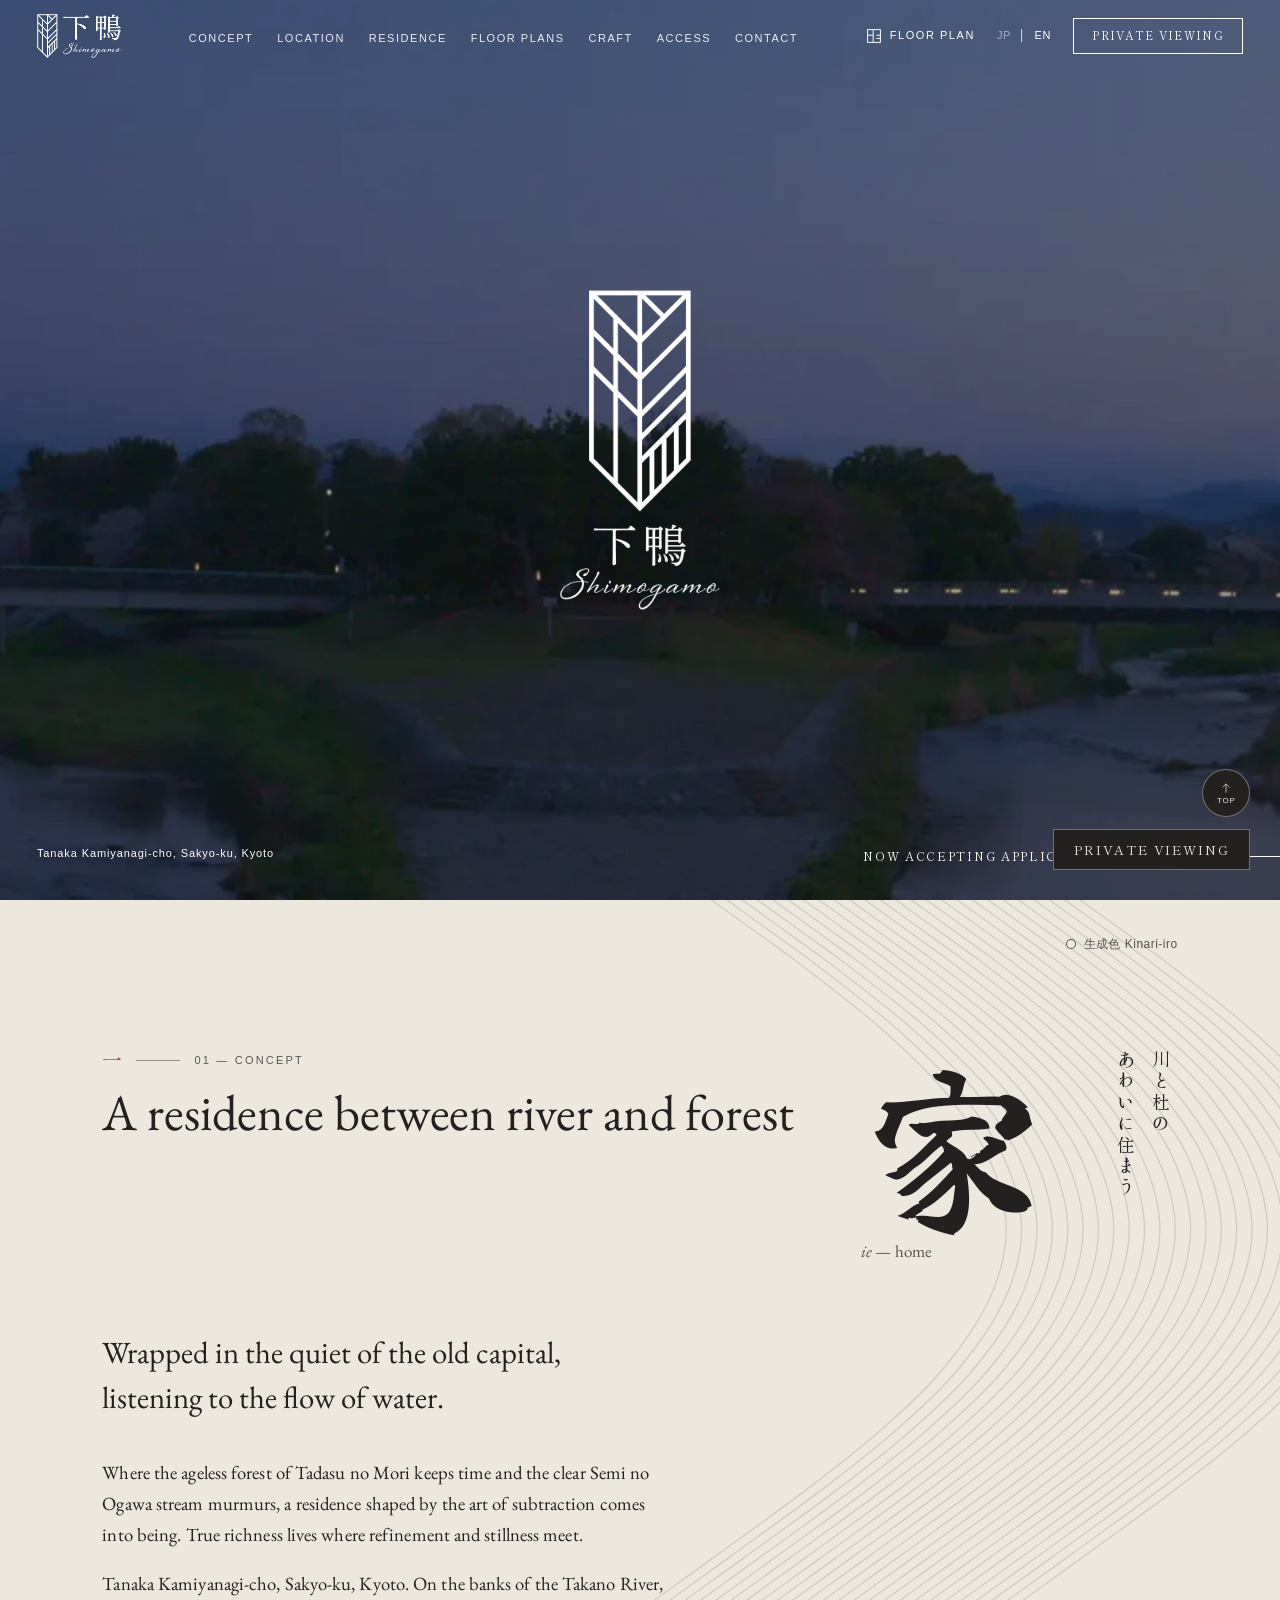
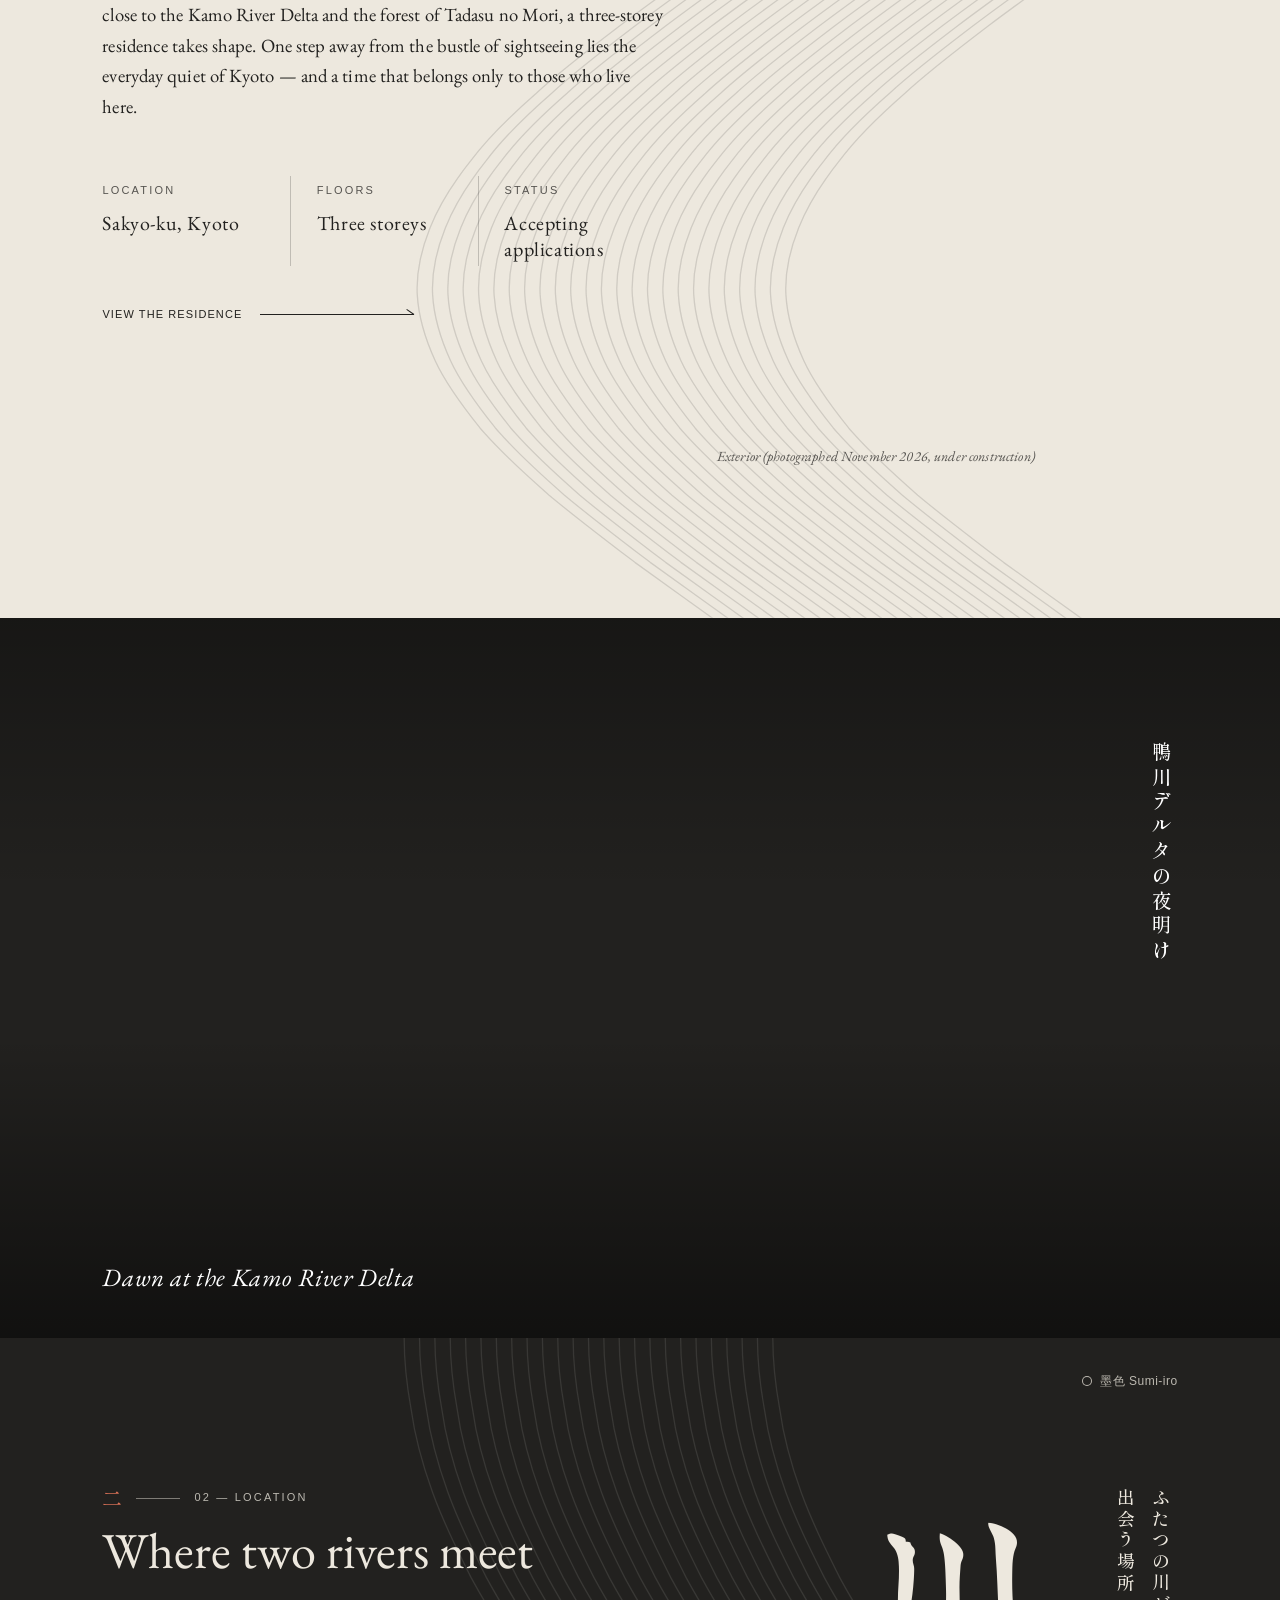
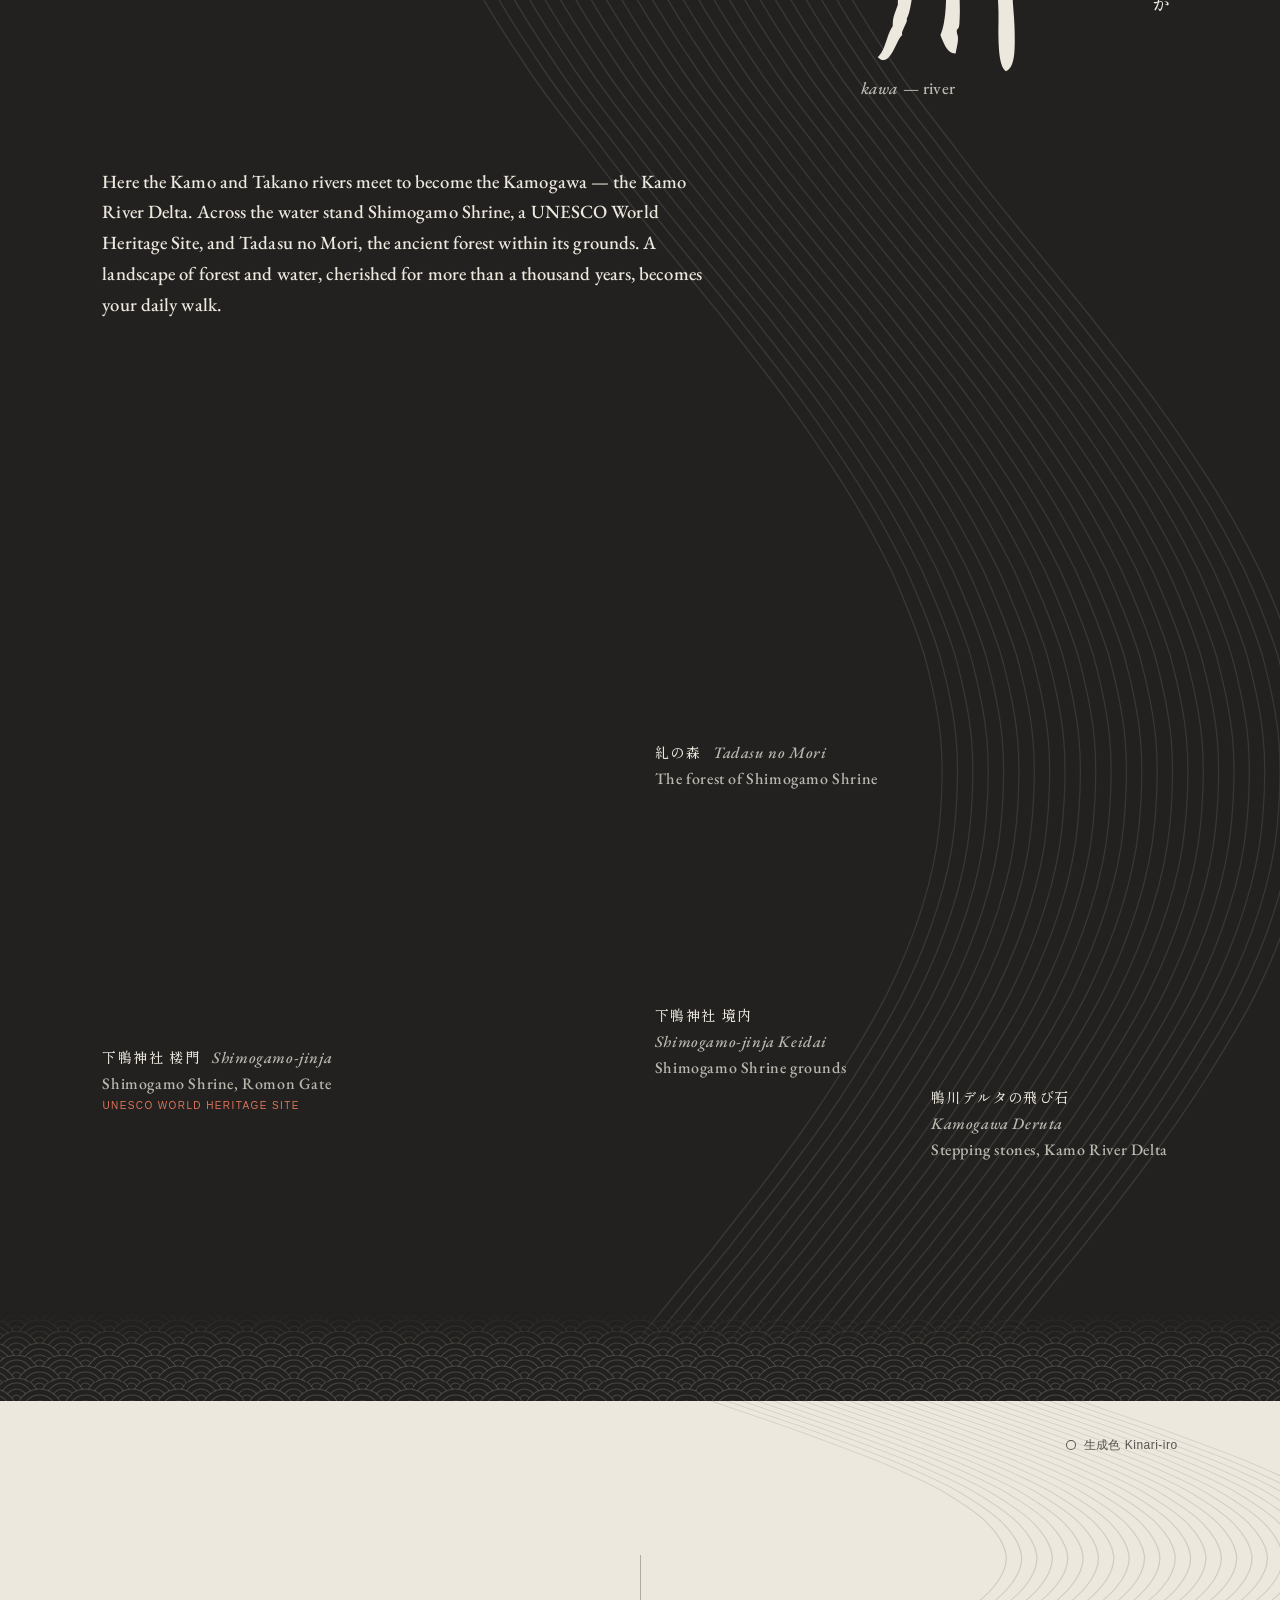
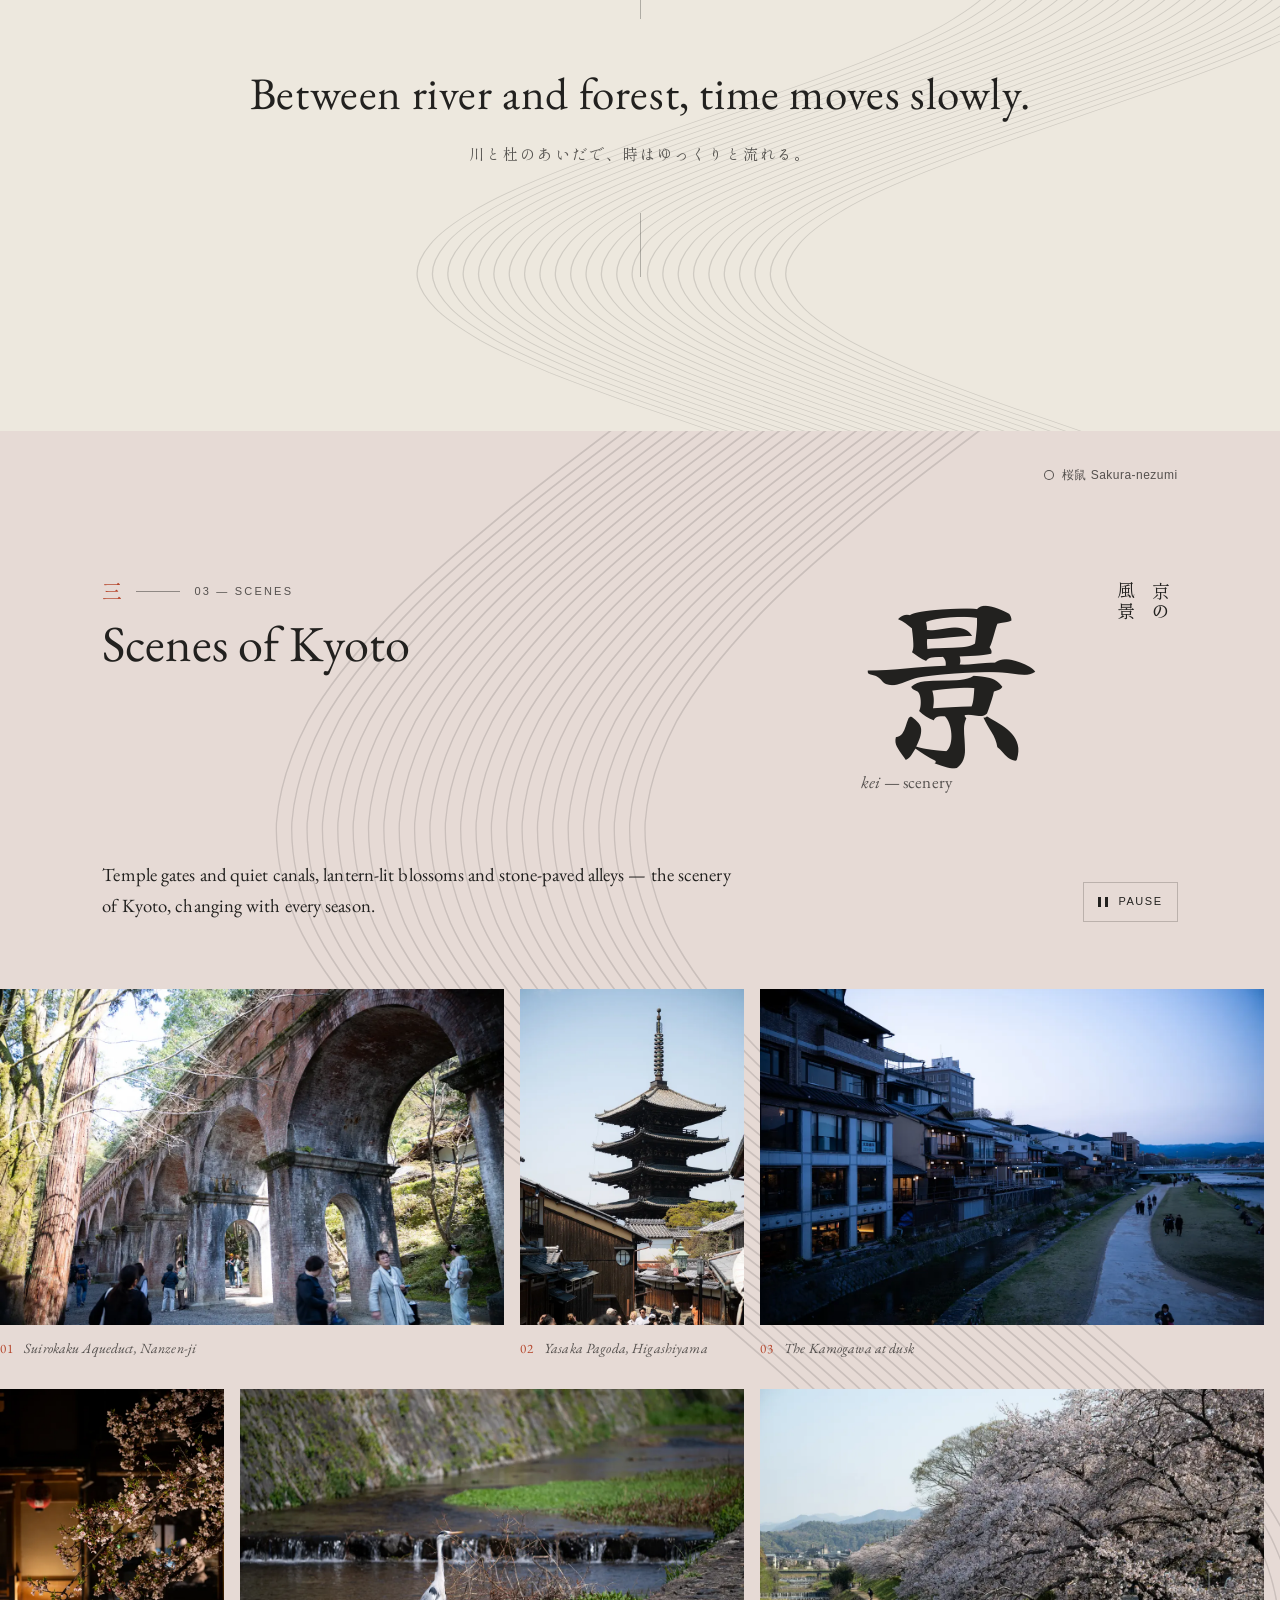
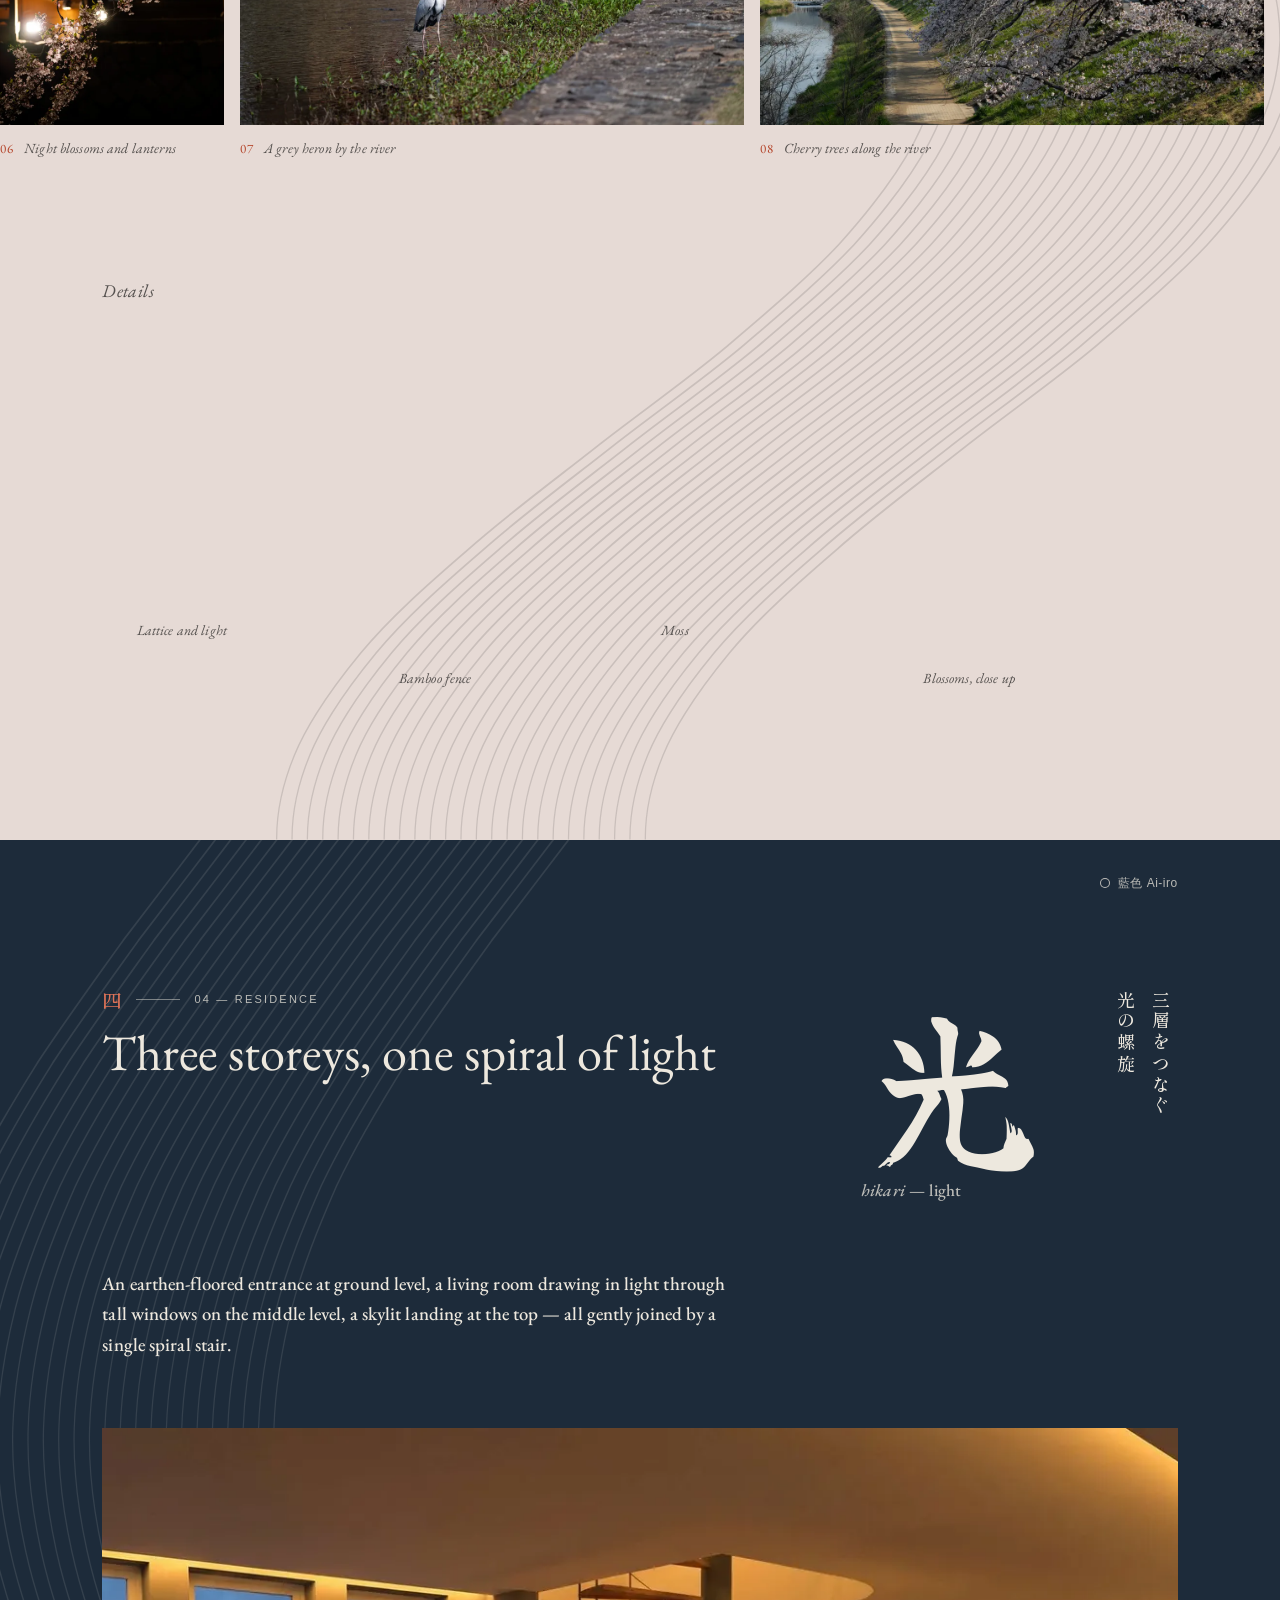
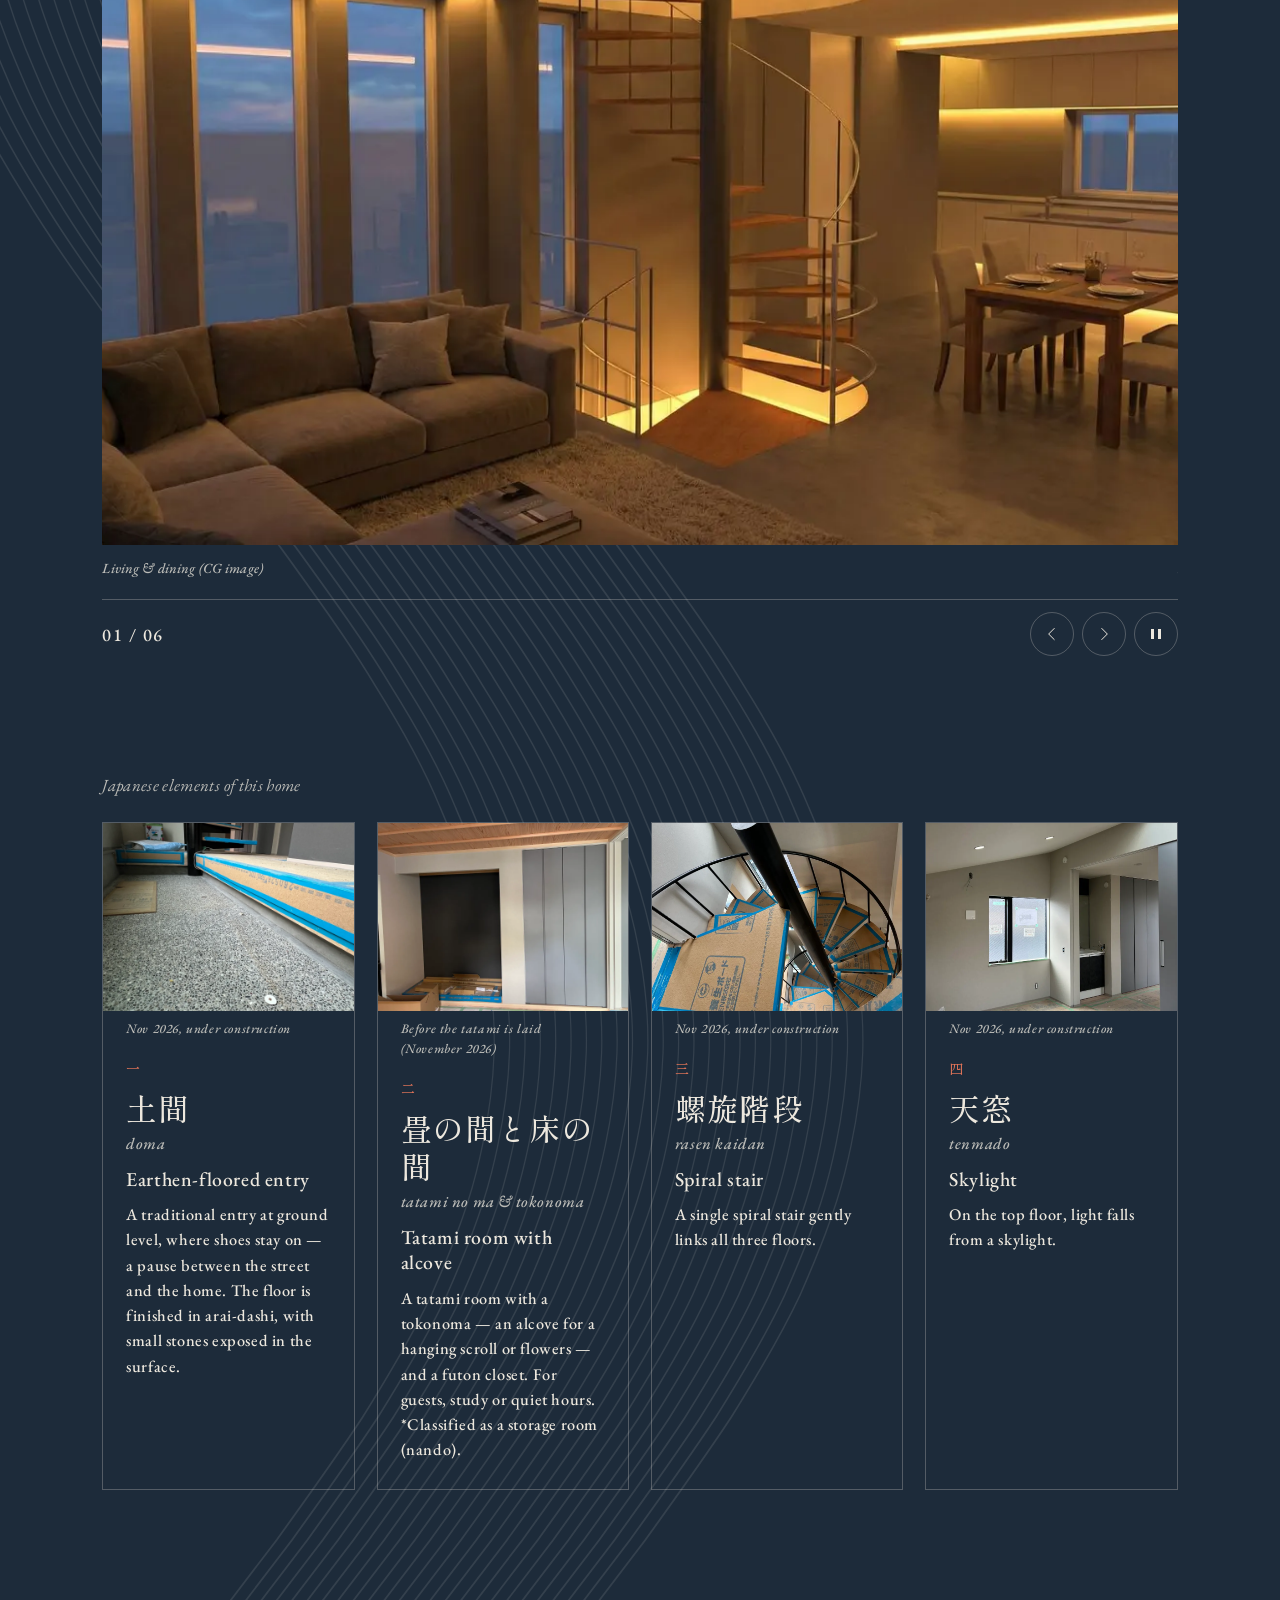
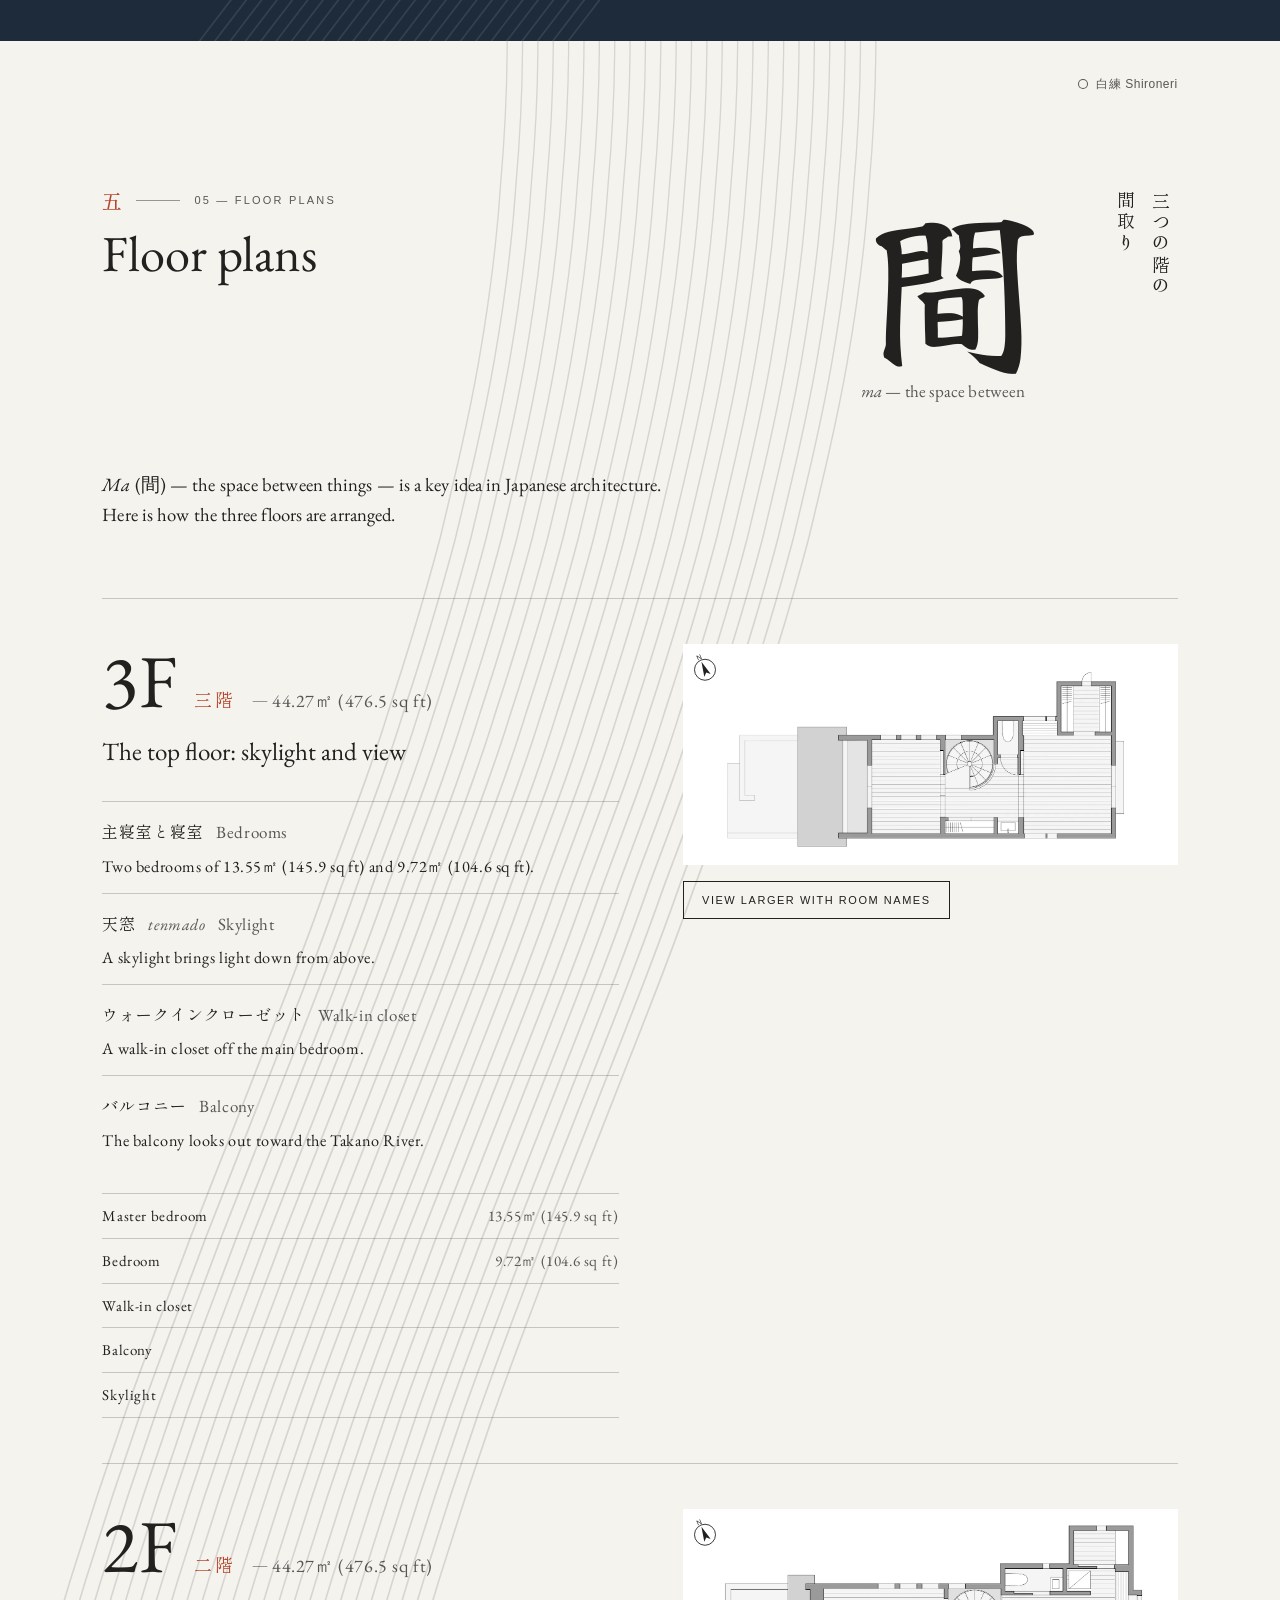
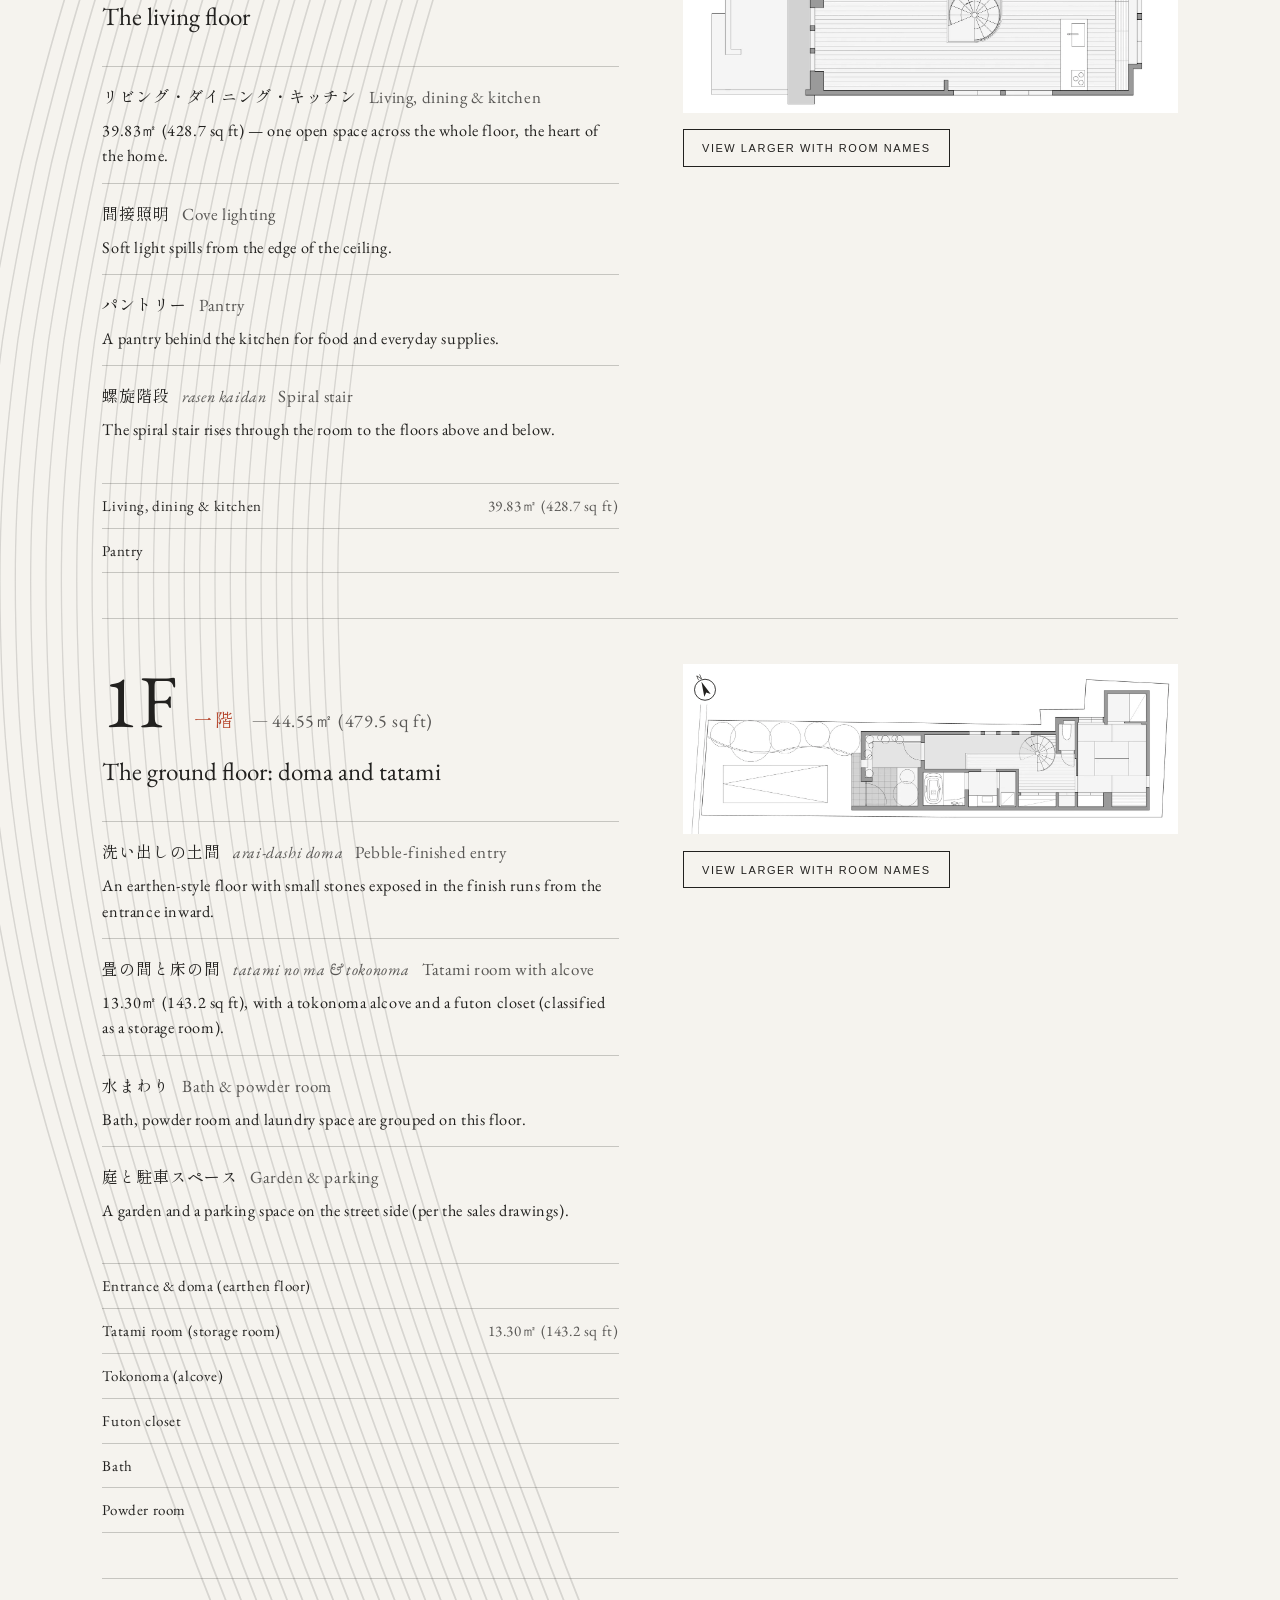
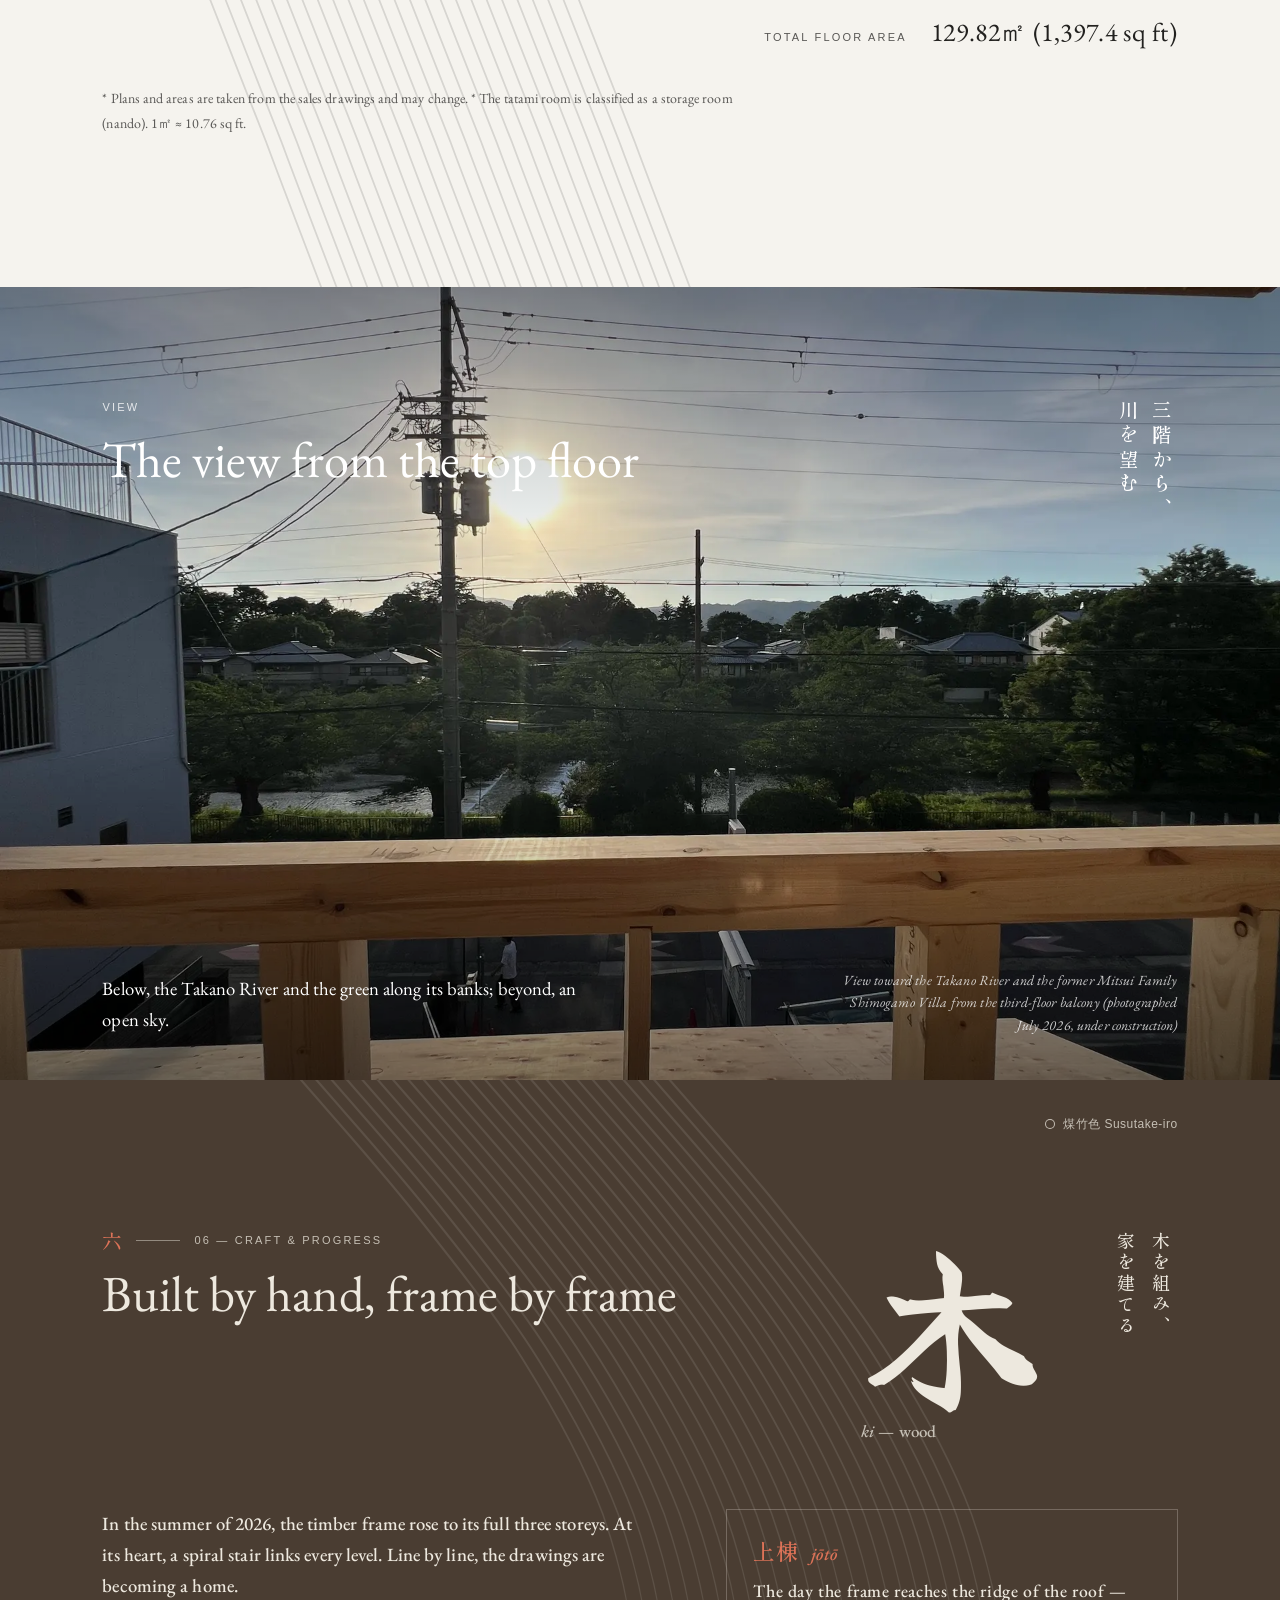
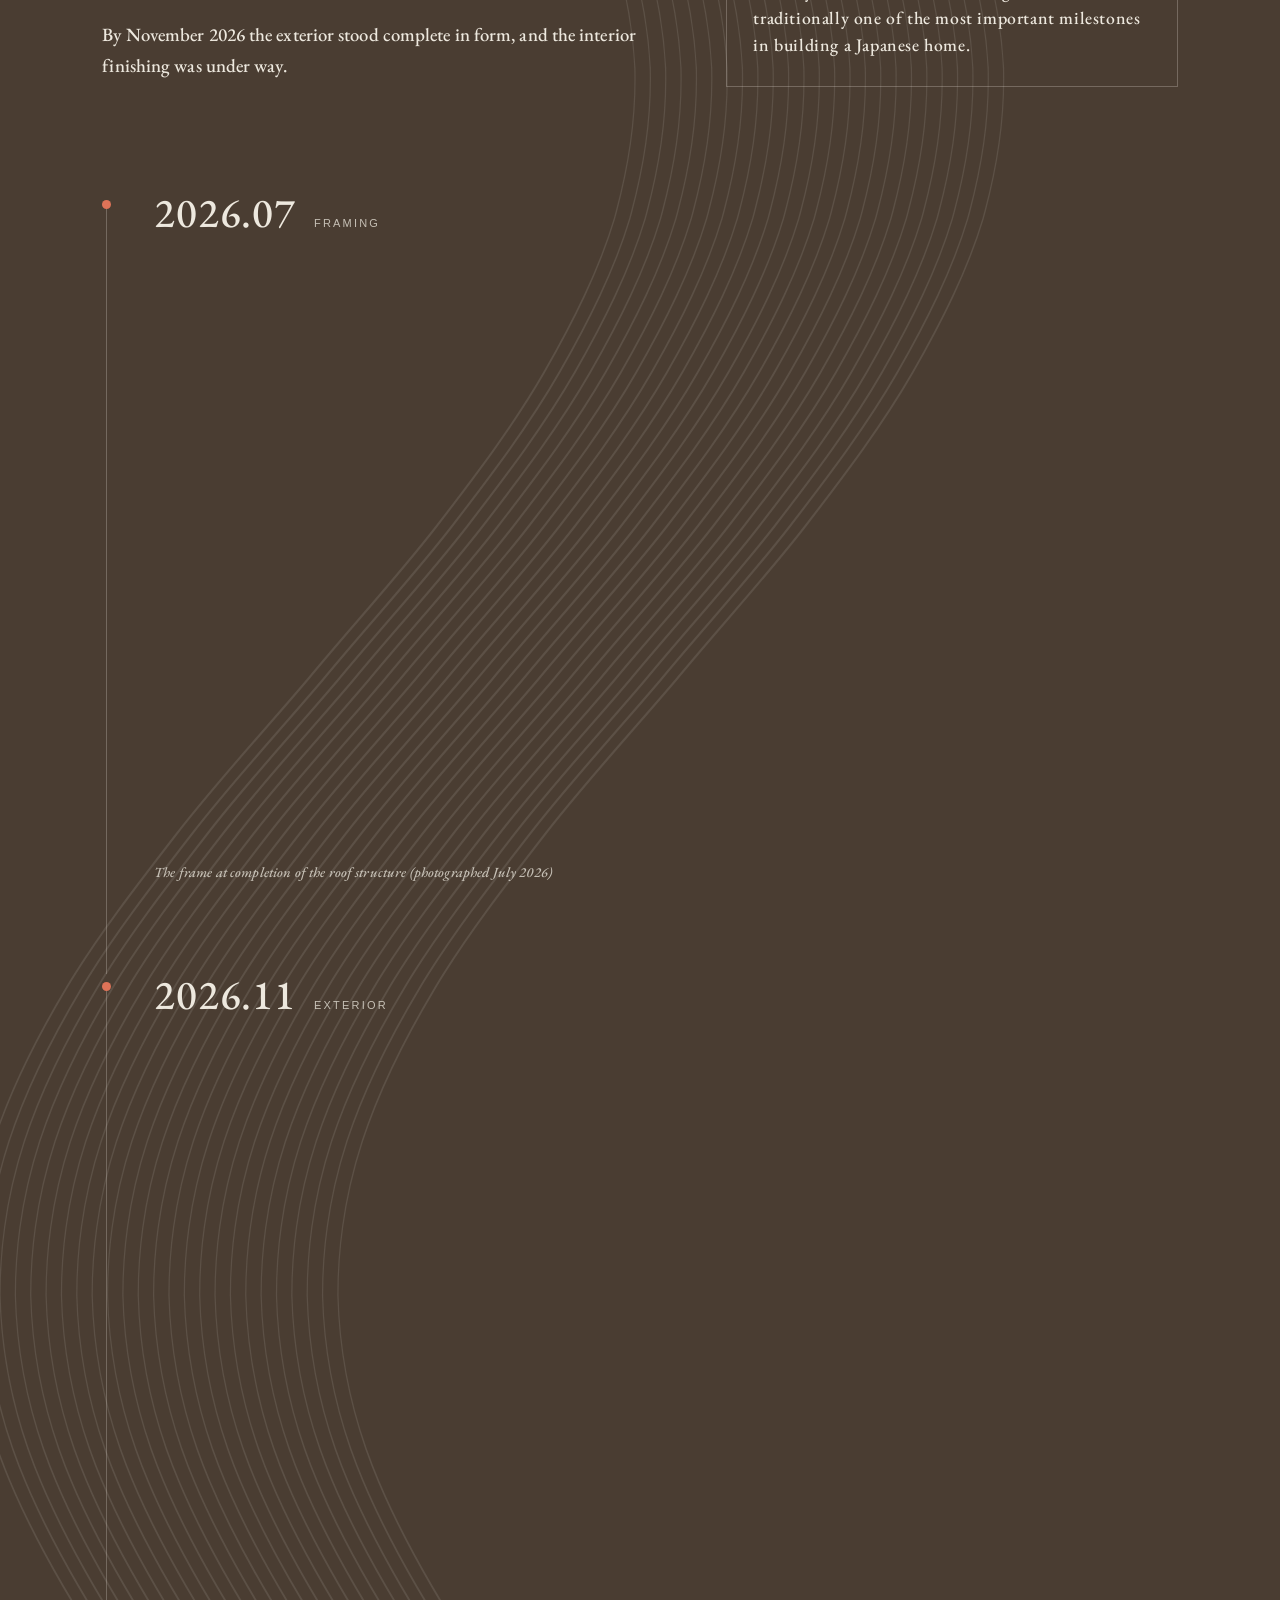
==== commit 7a2849b6: "v3 を本番（トップ）に差し替え、旧版 v2 を /v2/ に保管 - ルートの index.html / css / js / Sass を v3 に置き換え（画像パスをルート基準に） - 旧トップ" ====
--- a/v3/index.html
+++ b/v3/index.html
@@ -2,866 +2,10 @@
 <html lang="ja">
 <head>
 <meta charset="utf-8">
-<script>!function(){try{var d=document.documentElement,q=new URLSearchParams(location.search).get('lang'),s=null;try{s=localStorage.getItem('lang')}catch(e){}var n=(navigator.languages&&navigator.languages[0])||navigator.language||'ja';d.lang=(q==='en'||q==='ja')?q:(s==='en'||s==='ja')?s:(/^ja/i.test(n)?'ja':'en')}catch(e){}}()</script>
-<meta name="viewport" content="width=device-width, initial-scale=1">
 <meta name="robots" content="noindex, nofollow">
-<link rel="icon" href="../img/favicon-32.png" sizes="32x32" type="image/png">
-<link rel="icon" href="../img/favicon.svg" type="image/svg+xml">
-<link rel="icon" href="../img/favicon-192.png" sizes="192x192" type="image/png">
-<link rel="apple-touch-icon" href="../img/apple-touch-icon.png">
-<meta name="format-detection" content="telephone=no">
-<title>下鴨邸宅｜京都市左京区田中上柳町</title>
-<meta name="description" content="京都・下鴨、高野川のほとりに誕生する三層の邸宅。鴨川デルタと糺の森にほど近い、田中上柳町の住まい。先着申込受付中。">
-<meta property="og:title" content="下鴨邸宅｜京都市左京区田中上柳町">
-<meta property="og:description" content="京都・下鴨、高野川のほとりに誕生する三層の邸宅。鴨川デルタと糺の森にほど近い、田中上柳町の住まい。先着申込受付中。">
-<meta property="og:type" content="website">
-<meta property="og:image" content="https://yokouchiyuki-hub.github.io/shimogamo/img/og.jpg">
-<meta name="twitter:card" content="summary_large_image">
-<link rel="preload" as="image" type="image/webp" href="../img/fv_poster_sp.webp" media="(max-width:767px)" fetchpriority="high">
-<link rel="preload" as="image" type="image/webp" href="../img/fv_poster.webp" media="(min-width:768px)" fetchpriority="high">
-<link rel="preconnect" href="https://fonts.googleapis.com">
-<link rel="preconnect" href="https://fonts.gstatic.com" crossorigin>
-<link rel="stylesheet" href="css/style.css">
-<noscript><link rel="stylesheet" href="https://fonts.googleapis.com/css2?family=Shippori+Mincho:wght@400;500&family=EB+Garamond:ital@0;1&display=swap"><link rel="stylesheet" href="https://fonts.googleapis.com/css2?family=Yuji+Syuku&text=%E5%AE%B6%E5%B7%9D%E6%99%AF%E5%85%89%E9%96%93%E6%9C%A8%E8%A8%80%E9%81%93%E7%B8%81&display=swap"></noscript>
-<script src="js/main.js" defer></script>
-<!-- Meta Pixel Code -->
-<script>
-!function(f,b,e,v,n,t,s)
-{if(f.fbq)return;n=f.fbq=function(){n.callMethod?
-n.callMethod.apply(n,arguments):n.queue.push(arguments)};
-if(!f._fbq)f._fbq=n;n.push=n;n.loaded=!0;n.version='2.0';
-n.queue=[];t=b.createElement(e);t.async=!0;
-t.src=v;s=b.getElementsByTagName(e)[0];
-s.parentNode.insertBefore(t,s)}(window, document,'script',
-'https://connect.facebook.net/en_US/fbevents.js');
-fbq('init', '954407957033133');
-fbq('track', 'PageView');
-</script>
-<noscript><img height="1" width="1" style="display:none"
-src="https://www.facebook.com/tr?id=954407957033133&ev=PageView&noscript=1"
-/></noscript>
-<!-- End Meta Pixel Code -->
+<title>下鴨邸宅</title>
+<script>location.replace('../' + location.search + location.hash);</script>
+<meta http-equiv="refresh" content="0; url=../">
 </head>
-<body>
-<header class="l-header" id="header">
-  <div class="l-header__inner">
-    <a class="l-header__logo" href="#top"><picture class="l-header__logo-wt"><source type="image/webp" srcset="../img/logo_wide_wt.webp"><img src="../img/logo_wide_wt.png" alt="下鴨 Shimogamo" width="327" height="171" decoding="async"></picture><picture class="l-header__logo-bk"><source type="image/webp" srcset="../img/logo_wide_bk.webp"><img src="../img/logo_wide_bk.png" alt="" width="326" height="170" decoding="async"></picture></a>
-    <nav class="l-header__nav" aria-label="Main">
-      <ul><li><a href="#concept">CONCEPT</a></li><li><a href="#location">LOCATION</a></li><li><a href="#residence">RESIDENCE</a></li><li><a href="#plans">FLOOR PLANS</a></li><li><a href="#craft">CRAFT</a></li><li><a href="#access">ACCESS</a></li><li><a href="#contact">CONTACT</a></li></ul>
-    </nav>
-    <div class="l-header__right">
-      <button class="l-header__plan" type="button" data-plan-open="1f" aria-haspopup="dialog"><svg class="l-header__plan-icon" viewBox="0 0 20 20" width="16" height="16" aria-hidden="true" focusable="false"><rect x="2" y="2" width="16" height="16" fill="none" stroke="currentColor" stroke-width="1.2"/><path d="M2 9h7V2M9 9v9M13 9h5M13 13h5" fill="none" stroke="currentColor" stroke-width="1.2"/></svg><span data-lang="ja">間取り</span><span data-lang="en">FLOOR PLAN</span></button>
-      <div class="l-header__lang" role="group" aria-label="Language">
-  <button type="button" data-set-lang="ja" aria-pressed="true">JP</button><span aria-hidden="true">│</span><button type="button" data-set-lang="en" aria-pressed="false">EN</button>
-</div>
-      <a class="l-header__book" href="#contact"><span data-lang="ja">内覧予約 │ PRIVATE VIEWING</span><span data-lang="en">PRIVATE VIEWING</span></a>
-    </div>
-    <button class="l-header__plan l-header__plan--sp" type="button" data-plan-open="1f" aria-haspopup="dialog"><svg class="l-header__plan-icon" viewBox="0 0 20 20" width="16" height="16" aria-hidden="true" focusable="false"><rect x="2" y="2" width="16" height="16" fill="none" stroke="currentColor" stroke-width="1.2"/><path d="M2 9h7V2M9 9v9M13 9h5M13 13h5" fill="none" stroke="currentColor" stroke-width="1.2"/></svg><span data-lang="ja">間取り</span><span data-lang="en">PLAN</span></button>
-    <button class="l-header__burger" type="button" aria-expanded="false" aria-controls="menu" aria-label="Menu">
-      <span class="l-header__burger-line"></span><span class="l-header__burger-line"></span>
-    </button>
-  </div>
-</header>
-
-<div class="l-menu" id="menu">
-  <nav class="l-menu__nav" aria-label="Menu">
-    <ul><li><a href="#concept" data-menu-link><span class="l-menu__num">一</span><span class="l-menu__en">Concept</span><span class="l-menu__ja">コンセプト</span></a></li><li><a href="#location" data-menu-link><span class="l-menu__num">二</span><span class="l-menu__en">Location</span><span class="l-menu__ja">ロケーション</span></a></li><li><a href="#scenes" data-menu-link><span class="l-menu__num">三</span><span class="l-menu__en">Scenes</span><span class="l-menu__ja">京の風景</span></a></li><li><a href="#residence" data-menu-link><span class="l-menu__num">四</span><span class="l-menu__en">Residence</span><span class="l-menu__ja">邸宅</span></a></li><li><a href="#plans" data-menu-link><span class="l-menu__num">五</span><span class="l-menu__en">Floor plans</span><span class="l-menu__ja">間取り</span></a></li><li><a href="#craft" data-menu-link><span class="l-menu__num">六</span><span class="l-menu__en">Craft</span><span class="l-menu__ja">家づくり</span></a></li><li><a href="#words" data-menu-link><span class="l-menu__num">七</span><span class="l-menu__en">Words</span><span class="l-menu__ja">この土地のことば</span></a></li><li><a href="#access" data-menu-link><span class="l-menu__num">八</span><span class="l-menu__en">Access</span><span class="l-menu__ja">交通</span></a></li><li><a href="#contact" data-menu-link><span class="l-menu__num">九</span><span class="l-menu__en">Contact</span><span class="l-menu__ja">内覧のご案内</span></a></li></ul>
-  </nav>
-  <div class="l-menu__lang" role="group" aria-label="Language">
-  <button type="button" data-set-lang="ja" aria-pressed="true">JP</button><span aria-hidden="true">│</span><button type="button" data-set-lang="en" aria-pressed="false">EN</button>
-</div>
-  <a class="l-menu__book" href="#contact" data-menu-link><span data-lang="ja">内覧予約 │ PRIVATE VIEWING</span><span data-lang="en">PRIVATE VIEWING</span></a>
-</div>
-
-<main id="top">
-
-<section class="p-fv" aria-label="SHIMOGAMO">
-  <picture class="p-fv__poster">
-  <source media="(max-width:767px)" type="image/webp" srcset="../img/fv_poster_sp.webp">
-  <source media="(max-width:767px)" srcset="../img/fv_poster_sp.jpg">
-  <source type="image/webp" srcset="../img/fv_poster.webp">
-  <img src="../img/fv_poster.jpg" alt="" width="1920" height="1080" fetchpriority="high">
-</picture>
-  <video class="p-fv__video" muted loop playsinline preload="none" aria-hidden="true" tabindex="-1" data-src-pc="../movie/fv_pc.mp4" data-src-sp="../movie/fv_sp.mp4"></video>
-  <div class="p-fv__shade" aria-hidden="true"></div>
-  <h1 class="p-fv__logo"><picture><source type="image/webp" srcset="../img/logo_wt.webp"><img src="../img/logo_wt.png" alt="下鴨 Shimogamo" width="400" height="800" decoding="async"></picture></h1>
-  <p class="p-fv__addr"><span data-lang="ja">京都市左京区田中上柳町</span><span data-lang="en">Tanaka Kamiyanagi-cho, Sakyo-ku, Kyoto</span></p>
-  <p class="p-fv__status"><span class="p-fv__status-text"><span data-lang="ja">先着申込受付中</span><span data-lang="en">NOW ACCEPTING APPLICATIONS</span></span><span class="p-fv__status-line" aria-hidden="true"></span></p>
-</section>
-
-<section class="l-sec l-sec--light l-sec--kinari p-concept" id="concept">
-  <div class="c-rake c-rake--a" aria-hidden="true">
-    <svg class="c-rake__svg c-rake__svg--pc" focusable="false"><use data-href="../img/rake.svg#rake-a"/></svg>
-    <svg class="c-rake__svg c-rake__svg--sp" focusable="false"><use data-href="../img/rake.svg#rake-a-sp"/></svg>
-  </div>
-  <p class="c-swatch" aria-hidden="true"><span class="c-swatch__dot"></span>生成色 Kinari-iro</p>
-  <div class="p-head js-fade">
-      <div class="p-head__main">
-        <p class="p-head__label"><span class="p-head__num">一</span><span class="p-head__rule" aria-hidden="true"></span><span>01 — CONCEPT</span></p>
-        <h2 class="p-head__en">A residence between river and forest</h2>
-      </div>
-      <div class="c-emblem" aria-hidden="true"><span class="c-emblem__kanji">家</span><span class="c-emblem__roman"><i>ie</i> — home</span></div>
-      <p class="p-head__ja"><span>川と杜の</span><span>あわいに住まう</span></p>
-    </div>
-  <div class="p-concept__body">
-    <div class="p-concept__text js-fade">
-      <h3 class="p-lead"><span data-lang="ja">古都の静けさを纏い、<br>水の流れに耳を澄ます。</span><span data-lang="en">Wrapped in the quiet of the old capital,<br class="u-pc"> listening to the flow of water.</span></h3>
-      <div class="p-text">
-        <p data-lang="ja">糺の森が守り伝える悠久の時の流れと、瀬見の小川の清らかなせせらぎ。<br>日本の美意識が凝縮されたこの地に、引き算の哲学が息づく邸宅が誕生する。<br>洗練と静謐が重なり合うところに、真の豊かさはある。</p>
-        <p data-lang="ja">京都市左京区、田中上柳町。高野川のほとり、鴨川デルタと糺の森にほど近い一角に、三層の邸宅が誕生します。観光の賑わいから一歩離れた、京都の日常の静けさ。そこには、住まう人だけの時間が流れています。</p>
-        <p data-lang="en">Where the ageless forest of Tadasu no Mori keeps time and the clear Semi no Ogawa stream murmurs, a residence shaped by the art of subtraction comes into being. True richness lives where refinement and stillness meet.</p>
-        <p data-lang="en">Tanaka Kamiyanagi-cho, Sakyo-ku, Kyoto. On the banks of the Takano River, close to the Kamo River Delta and the forest of Tadasu no Mori, a three-storey residence takes shape. One step away from the bustle of sightseeing lies the everyday quiet of Kyoto — and a time that belongs only to those who live here.</p>
-      </div>
-      <dl class="p-concept__facts js-fade">
-    <div><dt>LOCATION</dt><dd><span data-lang="ja">京都市左京区</span><span data-lang="en">Sakyo-ku, Kyoto</span></dd></div>
-    <div><dt>FLOORS</dt><dd><span data-lang="ja">地上3階</span><span data-lang="en">Three storeys</span></dd></div>
-    <div><dt>STATUS</dt><dd><span data-lang="ja">先着申込受付中</span><span data-lang="en">Accepting applications</span></dd></div>
-  </dl>
-      <a class="p-link" href="#residence"><span class="p-link__label">VIEW THE RESIDENCE</span><span class="p-link__line" aria-hidden="true"></span></a>
-    </div>
-    <figure class="p-concept__photo p-photo js-fade js-reveal">
-      <picture>
-  <source media="(max-width:767px)" type="image/webp" data-lsrcset="../img/ext_up_sp.webp">
-  <source media="(max-width:767px)" data-lsrcset="../img/ext_up_sp.jpg">
-  <source type="image/webp" data-lsrcset="../img/ext_up.webp">
-  <img data-lsrc="../img/ext_up.jpg" alt="外観" width="1200" height="1500" loading="lazy" decoding="async">
-</picture>
-      <figcaption class="p-caption"><span data-lang="ja">外観（2026年11月撮影・施工中）</span><span data-lang="en">Exterior (photographed November 2026, under construction)</span></figcaption>
-    </figure>
-  </div>
-</section>
-
-<figure class="p-band p-band--delta js-fade">
-  <picture>
-  <source media="(max-width:767px)" type="image/webp" srcset="../img/k_delta_dawn_sp.webp">
-  <source media="(max-width:767px)" srcset="../img/k_delta_dawn_sp.jpg">
-  <source type="image/webp" srcset="../img/k_delta_dawn.webp">
-  <img src="../img/k_delta_dawn.jpg" alt="鴨川デルタの夜明け" width="1920" height="1080" loading="lazy" decoding="async">
-</picture>
-  <figcaption class="p-band__caption"><span data-lang="en">Dawn at the Kamo River Delta</span></figcaption>
-  <p class="p-band__ja" aria-hidden="true">鴨川デルタの夜明け</p>
-</figure>
-
-<section class="l-sec l-sec--dark l-sec--sumi p-location" id="location">
-  <div class="c-rake c-rake--b c-rake--flip" aria-hidden="true">
-    <svg class="c-rake__svg c-rake__svg--pc" focusable="false"><use data-href="../img/rake.svg#rake-b"/></svg>
-    <svg class="c-rake__svg c-rake__svg--sp" focusable="false"><use data-href="../img/rake.svg#rake-b-sp"/></svg>
-  </div>
-  <p class="c-swatch" aria-hidden="true"><span class="c-swatch__dot"></span>墨色 Sumi-iro</p>
-  <div class="p-head js-fade">
-      <div class="p-head__main">
-        <p class="p-head__label"><span class="p-head__num">二</span><span class="p-head__rule" aria-hidden="true"></span><span>02 — LOCATION</span></p>
-        <h2 class="p-head__en">Where two rivers meet</h2>
-      </div>
-      <div class="c-emblem" aria-hidden="true"><span class="c-emblem__kanji">川</span><span class="c-emblem__roman"><i>kawa</i> — river</span></div>
-      <p class="p-head__ja"><span>ふたつの川が</span><span>出会う場所</span></p>
-    </div>
-  <div class="p-location__body">
-    <div class="p-location__text p-text js-fade">
-      <p data-lang="ja">賀茂川と高野川が出会い、鴨川となる鴨川デルタ。川を渡れば、世界遺産・下鴨神社と、その境内に広がる糺の森。千年を超えて守られてきた杜と水の風景が、毎日の散歩道になります。</p>
-      <p data-lang="en">Here the Kamo and Takano rivers meet to become the Kamogawa — the Kamo River Delta. Across the water stand Shimogamo Shrine, a UNESCO World Heritage Site, and Tadasu no Mori, the ancient forest within its grounds. A landscape of forest and water, cherished for more than a thousand years, becomes your daily walk.</p>
-    </div>
-    <div class="p-location__photos">
-      <figure class="p-location__photo p-location__photo--romon p-photo js-fade js-reveal">
-        <picture>
-  <source media="(max-width:767px)" type="image/webp" srcset="../img/k_romon_sp.webp">
-  <source media="(max-width:767px)" srcset="../img/k_romon_sp.jpg">
-  <source type="image/webp" srcset="../img/k_romon.webp">
-  <img src="../img/k_romon.jpg" alt="下鴨神社 楼門" width="1000" height="1250" loading="lazy" decoding="async">
-</picture>
-        <figcaption class="p-place"><span class="p-place__line"><span class="p-place__ja">下鴨神社 楼門</span><i class="p-place__ro">Shimogamo-jinja</i></span><span class="p-place__en">Shimogamo Shrine, Romon Gate</span><span class="p-place__tag"><span data-lang="ja">世界遺産</span><span data-lang="en">UNESCO World Heritage Site</span></span></figcaption>
-      </figure>
-    <p class="p-location__hint" aria-hidden="true"><span data-lang="ja">スワイプ →</span><span data-lang="en">Swipe →</span></p>
-    <div class="p-location__more">
-      <figure class="p-location__photo p-location__photo--tadasu p-photo js-fade js-reveal">
-        <picture>
-  <source media="(max-width:767px)" type="image/webp" srcset="../img/k_tadasu_sp.webp">
-  <source media="(max-width:767px)" srcset="../img/k_tadasu_sp.jpg">
-  <source type="image/webp" srcset="../img/k_tadasu.webp">
-  <img src="../img/k_tadasu.jpg" alt="糺の森の参道" width="1500" height="1000" loading="lazy" decoding="async">
-</picture>
-        <figcaption class="p-place"><span class="p-place__line"><span class="p-place__ja">糺の森</span><i class="p-place__ro">Tadasu no Mori</i></span><span class="p-place__en">The forest of Shimogamo Shrine</span></figcaption>
-      </figure>
-      <figure class="p-location__photo p-location__photo--rinbashi p-photo js-fade js-reveal">
-        <picture>
-  <source media="(max-width:767px)" type="image/webp" srcset="../img/k_rinbashi_sp.webp">
-  <source media="(max-width:767px)" srcset="../img/k_rinbashi_sp.jpg">
-  <source type="image/webp" srcset="../img/k_rinbashi.webp">
-  <img src="../img/k_rinbashi.jpg" alt="下鴨神社 境内の朱の橋と鳥居" width="1200" height="800" loading="lazy" decoding="async">
-</picture>
-        <figcaption class="p-place"><span class="p-place__line"><span class="p-place__ja">下鴨神社 境内</span><i class="p-place__ro">Shimogamo-jinja Keidai</i></span><span class="p-place__en">Shimogamo Shrine grounds</span></figcaption>
-      </figure>
-      <figure class="p-location__photo p-location__photo--stones p-photo js-fade js-reveal">
-        <picture>
-  <source media="(max-width:767px)" type="image/webp" srcset="../img/k_delta_stones_sp.webp">
-  <source media="(max-width:767px)" srcset="../img/k_delta_stones_sp.jpg">
-  <source type="image/webp" srcset="../img/k_delta_stones.webp">
-  <img src="../img/k_delta_stones.jpg" alt="鴨川デルタの飛び石" width="1200" height="800" loading="lazy" decoding="async">
-</picture>
-        <figcaption class="p-place"><span class="p-place__line"><span class="p-place__ja">鴨川デルタの飛び石</span><i class="p-place__ro">Kamogawa Deruta</i></span><span class="p-place__en">Stepping stones, Kamo River Delta</span></figcaption>
-      </figure>
-    </div>
-  </div>
-  <div class="p-location__wave" aria-hidden="true"></div>
-</section>
-<section class="l-sec l-sec--light l-sec--kinari p-ma" id="ma" aria-label="Ma">
-  <div class="c-rake c-rake--a" aria-hidden="true">
-    <svg class="c-rake__svg c-rake__svg--pc" focusable="false"><use data-href="../img/rake.svg#rake-a"/></svg>
-    <svg class="c-rake__svg c-rake__svg--sp" focusable="false"><use data-href="../img/rake.svg#rake-a-sp"/></svg>
-  </div>
-  <p class="c-swatch" aria-hidden="true"><span class="c-swatch__dot"></span>生成色 Kinari-iro</p>
-  <span class="p-ma__line" aria-hidden="true"></span>
-  <div class="p-ma__text js-fade">
-    <p class="p-ma__en">Between river and forest, time moves slowly.</p>
-    <p class="p-ma__ja">川と杜のあいだで、時はゆっくりと流れる。</p>
-  </div>
-  <span class="p-ma__line" aria-hidden="true"></span>
-</section>
-
-<section class="l-sec l-sec--light l-sec--sakura p-scenes" id="scenes">
-  <div class="c-rake c-rake--c" aria-hidden="true">
-    <svg class="c-rake__svg c-rake__svg--pc" focusable="false"><use data-href="../img/rake.svg#rake-c"/></svg>
-    <svg class="c-rake__svg c-rake__svg--sp" focusable="false"><use data-href="../img/rake.svg#rake-c-sp"/></svg>
-  </div>
-  <p class="c-swatch" aria-hidden="true"><span class="c-swatch__dot"></span>桜鼠 Sakura-nezumi</p>
-  <div class="p-head js-fade">
-      <div class="p-head__main">
-        <p class="p-head__label"><span class="p-head__num">三</span><span class="p-head__rule" aria-hidden="true"></span><span>03 — SCENES</span></p>
-        <h2 class="p-head__en">Scenes of Kyoto</h2>
-      </div>
-      <div class="c-emblem" aria-hidden="true"><span class="c-emblem__kanji">景</span><span class="c-emblem__roman"><i>kei</i> — scenery</span></div>
-      <p class="p-head__ja"><span>京の</span><span>風景</span></p>
-    </div>
-  <div class="p-scenes__lead">
-    <div class="p-text js-fade">
-      <p data-lang="ja">川辺の桜、朱の楼門、町家の軒。季節ごとに表情を変える、京都の風景。</p>
-      <p data-lang="en">Temple gates and quiet canals, lantern-lit blossoms and stone-paved alleys — the scenery of Kyoto, changing with every season.</p>
-    </div>
-    <button class="p-scenes__pause" type="button" data-marquee-toggle aria-pressed="false"><span class="p-scenes__pause-icon" aria-hidden="true"></span><span data-lang="ja" data-state="pause">一時停止</span><span data-lang="en" data-state="pause">Pause</span><span data-lang="ja" data-state="play">再生</span><span data-lang="en" data-state="play">Play</span></button>
-  </div>
-  <div class="p-marquee" data-marquee aria-label="Scenes of Kyoto">
-    <div class="p-marquee__row p-marquee__row--l"><ul class="p-marquee__track"><li class="p-marquee__item"><figure><picture>
-  <source media="(max-width:767px)" type="image/webp" srcset="../img/k_aqueduct_sp.webp">
-  <source media="(max-width:767px)" srcset="../img/k_aqueduct_sp.jpg">
-  <source type="image/webp" srcset="../img/k_aqueduct.webp">
-  <img src="../img/k_aqueduct.jpg" alt="南禅寺 水路閣" width="1200" height="800" loading="lazy" decoding="async">
-</picture><figcaption class="p-caption"><span class="p-marquee__no">01</span><span><span data-lang="ja">南禅寺 水路閣</span><span data-lang="en">Suirokaku Aqueduct, Nanzen-ji</span></span></figcaption></figure></li><li class="p-marquee__item"><figure><picture>
-  <source media="(max-width:767px)" type="image/webp" srcset="../img/k_pagoda_sp.webp">
-  <source media="(max-width:767px)" srcset="../img/k_pagoda_sp.jpg">
-  <source type="image/webp" srcset="../img/k_pagoda.webp">
-  <img src="../img/k_pagoda.jpg" alt="八坂の塔" width="640" height="960" loading="lazy" decoding="async">
-</picture><figcaption class="p-caption"><span class="p-marquee__no">02</span><span><span data-lang="ja">八坂の塔</span><span data-lang="en">Yasaka Pagoda, Higashiyama</span></span></figcaption></figure></li><li class="p-marquee__item"><figure><picture>
-  <source media="(max-width:767px)" type="image/webp" srcset="../img/k_kamo_dusk_sp.webp">
-  <source media="(max-width:767px)" srcset="../img/k_kamo_dusk_sp.jpg">
-  <source type="image/webp" srcset="../img/k_kamo_dusk.webp">
-  <img src="../img/k_kamo_dusk.jpg" alt="夕暮れの鴨川" width="1200" height="800" loading="lazy" decoding="async">
-</picture><figcaption class="p-caption"><span class="p-marquee__no">03</span><span><span data-lang="ja">夕暮れの鴨川</span><span data-lang="en">The Kamogawa at dusk</span></span></figcaption></figure></li><li class="p-marquee__item"><figure><picture>
-  <source media="(max-width:767px)" type="image/webp" srcset="../img/k_alley_sp.webp">
-  <source media="(max-width:767px)" srcset="../img/k_alley_sp.jpg">
-  <source type="image/webp" srcset="../img/k_alley.webp">
-  <img src="../img/k_alley.jpg" alt="石畳の路地" width="640" height="960" loading="lazy" decoding="async">
-</picture><figcaption class="p-caption"><span class="p-marquee__no">04</span><span><span data-lang="ja">石畳の路地</span><span data-lang="en">A stone-paved alley</span></span></figcaption></figure></li><li class="p-marquee__item"><figure><picture>
-  <source media="(max-width:767px)" type="image/webp" srcset="../img/k_canal_path_sp.webp">
-  <source media="(max-width:767px)" srcset="../img/k_canal_path_sp.jpg">
-  <source type="image/webp" srcset="../img/k_canal_path.webp">
-  <img src="../img/k_canal_path.jpg" alt="疏水沿いの桜" width="1200" height="800" loading="lazy" decoding="async">
-</picture><figcaption class="p-caption"><span class="p-marquee__no">05</span><span><span data-lang="ja">疏水沿いの桜</span><span data-lang="en">Cherry blossoms along the canal</span></span></figcaption></figure></li><li class="p-marquee__item" aria-hidden="true"><figure><picture>
-  <source media="(max-width:767px)" type="image/webp" srcset="../img/k_aqueduct_sp.webp">
-  <source media="(max-width:767px)" srcset="../img/k_aqueduct_sp.jpg">
-  <source type="image/webp" srcset="../img/k_aqueduct.webp">
-  <img src="../img/k_aqueduct.jpg" alt="" width="1200" height="800" loading="lazy" decoding="async">
-</picture><figcaption class="p-caption"><span class="p-marquee__no">01</span><span><span data-lang="ja">南禅寺 水路閣</span><span data-lang="en">Suirokaku Aqueduct, Nanzen-ji</span></span></figcaption></figure></li><li class="p-marquee__item" aria-hidden="true"><figure><picture>
-  <source media="(max-width:767px)" type="image/webp" srcset="../img/k_pagoda_sp.webp">
-  <source media="(max-width:767px)" srcset="../img/k_pagoda_sp.jpg">
-  <source type="image/webp" srcset="../img/k_pagoda.webp">
-  <img src="../img/k_pagoda.jpg" alt="" width="640" height="960" loading="lazy" decoding="async">
-</picture><figcaption class="p-caption"><span class="p-marquee__no">02</span><span><span data-lang="ja">八坂の塔</span><span data-lang="en">Yasaka Pagoda, Higashiyama</span></span></figcaption></figure></li><li class="p-marquee__item" aria-hidden="true"><figure><picture>
-  <source media="(max-width:767px)" type="image/webp" srcset="../img/k_kamo_dusk_sp.webp">
-  <source media="(max-width:767px)" srcset="../img/k_kamo_dusk_sp.jpg">
-  <source type="image/webp" srcset="../img/k_kamo_dusk.webp">
-  <img src="../img/k_kamo_dusk.jpg" alt="" width="1200" height="800" loading="lazy" decoding="async">
-</picture><figcaption class="p-caption"><span class="p-marquee__no">03</span><span><span data-lang="ja">夕暮れの鴨川</span><span data-lang="en">The Kamogawa at dusk</span></span></figcaption></figure></li><li class="p-marquee__item" aria-hidden="true"><figure><picture>
-  <source media="(max-width:767px)" type="image/webp" srcset="../img/k_alley_sp.webp">
-  <source media="(max-width:767px)" srcset="../img/k_alley_sp.jpg">
-  <source type="image/webp" srcset="../img/k_alley.webp">
-  <img src="../img/k_alley.jpg" alt="" width="640" height="960" loading="lazy" decoding="async">
-</picture><figcaption class="p-caption"><span class="p-marquee__no">04</span><span><span data-lang="ja">石畳の路地</span><span data-lang="en">A stone-paved alley</span></span></figcaption></figure></li><li class="p-marquee__item" aria-hidden="true"><figure><picture>
-  <source media="(max-width:767px)" type="image/webp" srcset="../img/k_canal_path_sp.webp">
-  <source media="(max-width:767px)" srcset="../img/k_canal_path_sp.jpg">
-  <source type="image/webp" srcset="../img/k_canal_path.webp">
-  <img src="../img/k_canal_path.jpg" alt="" width="1200" height="800" loading="lazy" decoding="async">
-</picture><figcaption class="p-caption"><span class="p-marquee__no">05</span><span><span data-lang="ja">疏水沿いの桜</span><span data-lang="en">Cherry blossoms along the canal</span></span></figcaption></figure></li></ul></div>
-    <div class="p-marquee__row p-marquee__row--r"><ul class="p-marquee__track"><li class="p-marquee__item"><figure><picture>
-  <source media="(max-width:767px)" type="image/webp" srcset="../img/k_night_lantern_sp.webp">
-  <source media="(max-width:767px)" srcset="../img/k_night_lantern_sp.jpg">
-  <source type="image/webp" srcset="../img/k_night_lantern.webp">
-  <img src="../img/k_night_lantern.jpg" alt="夜桜と提灯" width="640" height="960" loading="lazy" decoding="async">
-</picture><figcaption class="p-caption"><span class="p-marquee__no">06</span><span><span data-lang="ja">夜桜と提灯</span><span data-lang="en">Night blossoms and lanterns</span></span></figcaption></figure></li><li class="p-marquee__item"><figure><picture>
-  <source media="(max-width:767px)" type="image/webp" srcset="../img/k_heron_sp.webp">
-  <source media="(max-width:767px)" srcset="../img/k_heron_sp.jpg">
-  <source type="image/webp" srcset="../img/k_heron.webp">
-  <img src="../img/k_heron.jpg" alt="川辺のアオサギ" width="1200" height="800" loading="lazy" decoding="async">
-</picture><figcaption class="p-caption"><span class="p-marquee__no">07</span><span><span data-lang="ja">川辺のアオサギ</span><span data-lang="en">A grey heron by the river</span></span></figcaption></figure></li><li class="p-marquee__item"><figure><picture>
-  <source media="(max-width:767px)" type="image/webp" srcset="../img/k_riverbank_sp.webp">
-  <source media="(max-width:767px)" srcset="../img/k_riverbank_sp.jpg">
-  <source type="image/webp" srcset="../img/k_riverbank.webp">
-  <img src="../img/k_riverbank.jpg" alt="川沿いの桜並木" width="1200" height="800" loading="lazy" decoding="async">
-</picture><figcaption class="p-caption"><span class="p-marquee__no">08</span><span><span data-lang="ja">川沿いの桜並木</span><span data-lang="en">Cherry trees along the river</span></span></figcaption></figure></li><li class="p-marquee__item"><figure><picture>
-  <source media="(max-width:767px)" type="image/webp" srcset="../img/k_blossom_sp.webp">
-  <source media="(max-width:767px)" srcset="../img/k_blossom_sp.jpg">
-  <source type="image/webp" srcset="../img/k_blossom.webp">
-  <img src="../img/k_blossom.jpg" alt="桜の花" width="1200" height="800" loading="lazy" decoding="async">
-</picture><figcaption class="p-caption"><span class="p-marquee__no">09</span><span><span data-lang="ja">桜の花</span><span data-lang="en">Cherry blossoms</span></span></figcaption></figure></li><li class="p-marquee__item"><figure><picture>
-  <source media="(max-width:767px)" type="image/webp" srcset="../img/k_tadasu_sp.webp">
-  <source media="(max-width:767px)" srcset="../img/k_tadasu_sp.jpg">
-  <source type="image/webp" srcset="../img/k_tadasu.webp">
-  <img src="../img/k_tadasu.jpg" alt="糺の森の参道" width="1500" height="1000" loading="lazy" decoding="async">
-</picture><figcaption class="p-caption"><span class="p-marquee__no">10</span><span><span data-lang="ja">糺の森の参道</span><span data-lang="en">The approach through Tadasu no Mori</span></span></figcaption></figure></li><li class="p-marquee__item" aria-hidden="true"><figure><picture>
-  <source media="(max-width:767px)" type="image/webp" srcset="../img/k_night_lantern_sp.webp">
-  <source media="(max-width:767px)" srcset="../img/k_night_lantern_sp.jpg">
-  <source type="image/webp" srcset="../img/k_night_lantern.webp">
-  <img src="../img/k_night_lantern.jpg" alt="" width="640" height="960" loading="lazy" decoding="async">
-</picture><figcaption class="p-caption"><span class="p-marquee__no">06</span><span><span data-lang="ja">夜桜と提灯</span><span data-lang="en">Night blossoms and lanterns</span></span></figcaption></figure></li><li class="p-marquee__item" aria-hidden="true"><figure><picture>
-  <source media="(max-width:767px)" type="image/webp" srcset="../img/k_heron_sp.webp">
-  <source media="(max-width:767px)" srcset="../img/k_heron_sp.jpg">
-  <source type="image/webp" srcset="../img/k_heron.webp">
-  <img src="../img/k_heron.jpg" alt="" width="1200" height="800" loading="lazy" decoding="async">
-</picture><figcaption class="p-caption"><span class="p-marquee__no">07</span><span><span data-lang="ja">川辺のアオサギ</span><span data-lang="en">A grey heron by the river</span></span></figcaption></figure></li><li class="p-marquee__item" aria-hidden="true"><figure><picture>
-  <source media="(max-width:767px)" type="image/webp" srcset="../img/k_riverbank_sp.webp">
-  <source media="(max-width:767px)" srcset="../img/k_riverbank_sp.jpg">
-  <source type="image/webp" srcset="../img/k_riverbank.webp">
-  <img src="../img/k_riverbank.jpg" alt="" width="1200" height="800" loading="lazy" decoding="async">
-</picture><figcaption class="p-caption"><span class="p-marquee__no">08</span><span><span data-lang="ja">川沿いの桜並木</span><span data-lang="en">Cherry trees along the river</span></span></figcaption></figure></li><li class="p-marquee__item" aria-hidden="true"><figure><picture>
-  <source media="(max-width:767px)" type="image/webp" srcset="../img/k_blossom_sp.webp">
-  <source media="(max-width:767px)" srcset="../img/k_blossom_sp.jpg">
-  <source type="image/webp" srcset="../img/k_blossom.webp">
-  <img src="../img/k_blossom.jpg" alt="" width="1200" height="800" loading="lazy" decoding="async">
-</picture><figcaption class="p-caption"><span class="p-marquee__no">09</span><span><span data-lang="ja">桜の花</span><span data-lang="en">Cherry blossoms</span></span></figcaption></figure></li><li class="p-marquee__item" aria-hidden="true"><figure><picture>
-  <source media="(max-width:767px)" type="image/webp" srcset="../img/k_tadasu_sp.webp">
-  <source media="(max-width:767px)" srcset="../img/k_tadasu_sp.jpg">
-  <source type="image/webp" srcset="../img/k_tadasu.webp">
-  <img src="../img/k_tadasu.jpg" alt="" width="1500" height="1000" loading="lazy" decoding="async">
-</picture><figcaption class="p-caption"><span class="p-marquee__no">10</span><span><span data-lang="ja">糺の森の参道</span><span data-lang="en">The approach through Tadasu no Mori</span></span></figcaption></figure></li></ul></div>
-  </div>
-  <div class="p-details">
-    <h3 class="p-details__title js-fade"><span data-lang="ja">細部</span><span data-lang="en">Details</span></h3>
-    <ul class="p-details__list"><li class="p-details__item"><figure class="p-photo"><picture>
-  <source media="(max-width:767px)" type="image/webp" srcset="../img/k_lattice_sp.webp">
-  <source media="(max-width:767px)" srcset="../img/k_lattice_sp.jpg">
-  <source type="image/webp" srcset="../img/k_lattice.webp">
-  <img src="../img/k_lattice.jpg" alt="格子と光" width="640" height="800" loading="lazy" decoding="async">
-</picture><figcaption class="p-caption"><span data-lang="ja">格子と光</span><span data-lang="en">Lattice and light</span></figcaption></figure></li><li class="p-details__item"><figure class="p-photo"><picture>
-  <source media="(max-width:767px)" type="image/webp" srcset="../img/k_bamboo_sp.webp">
-  <source media="(max-width:767px)" srcset="../img/k_bamboo_sp.jpg">
-  <source type="image/webp" srcset="../img/k_bamboo.webp">
-  <img src="../img/k_bamboo.jpg" alt="竹垣" width="640" height="800" loading="lazy" decoding="async">
-</picture><figcaption class="p-caption"><span data-lang="ja">竹垣</span><span data-lang="en">Bamboo fence</span></figcaption></figure></li><li class="p-details__item"><figure class="p-photo"><picture>
-  <source media="(max-width:767px)" type="image/webp" srcset="../img/k_moss_sp.webp">
-  <source media="(max-width:767px)" srcset="../img/k_moss_sp.jpg">
-  <source type="image/webp" srcset="../img/k_moss.webp">
-  <img src="../img/k_moss.jpg" alt="苔" width="640" height="800" loading="lazy" decoding="async">
-</picture><figcaption class="p-caption"><span data-lang="ja">苔</span><span data-lang="en">Moss</span></figcaption></figure></li><li class="p-details__item"><figure class="p-photo"><picture>
-  <source media="(max-width:767px)" type="image/webp" srcset="../img/k_petals_sp.webp">
-  <source media="(max-width:767px)" srcset="../img/k_petals_sp.jpg">
-  <source type="image/webp" srcset="../img/k_petals.webp">
-  <img src="../img/k_petals.jpg" alt="花びら" width="640" height="800" loading="lazy" decoding="async">
-</picture><figcaption class="p-caption"><span data-lang="ja">花びら</span><span data-lang="en">Blossoms, close up</span></figcaption></figure></li></ul>
-  </div>
-</section>
-
-<section class="l-sec l-sec--dark l-sec--ai p-residence" id="residence">
-  <div class="c-rake c-rake--a c-rake--flip" aria-hidden="true">
-    <svg class="c-rake__svg c-rake__svg--pc" focusable="false"><use data-href="../img/rake.svg#rake-a"/></svg>
-    <svg class="c-rake__svg c-rake__svg--sp" focusable="false"><use data-href="../img/rake.svg#rake-a-sp"/></svg>
-  </div>
-  <p class="c-swatch" aria-hidden="true"><span class="c-swatch__dot"></span>藍色 Ai-iro</p>
-  <div class="p-head js-fade">
-      <div class="p-head__main">
-        <p class="p-head__label"><span class="p-head__num">四</span><span class="p-head__rule" aria-hidden="true"></span><span>04 — RESIDENCE</span></p>
-        <h2 class="p-head__en">Three storeys, one spiral of light</h2>
-      </div>
-      <div class="c-emblem" aria-hidden="true"><span class="c-emblem__kanji">光</span><span class="c-emblem__roman"><i>hikari</i> — light</span></div>
-      <p class="p-head__ja"><span>三層をつなぐ</span><span>光の螺旋</span></p>
-    </div>
-  <div class="p-residence__intro">
-    <div class="p-text js-fade">
-      <p data-lang="ja">土間のある一階、大きな窓から光を招く二階のリビング、天窓から光が落ちる三階。三つの階を、一本の螺旋階段がやわらかくつなぎます。</p>
-      <p data-lang="en">An earthen-floored entrance at ground level, a living room drawing in light through tall windows on the middle level, a skylit landing at the top — all gently joined by a single spiral stair.</p>
-    </div>
-  </div>
-  <div class="p-slider js-fade" data-slider role="region" aria-roledescription="carousel" aria-label="室内 / Inside the residence">
-    <div class="p-slider__viewport" data-slider-viewport tabindex="0">
-      <ul class="p-slider__track">
-        <li class="p-slider__slide" role="group" aria-roledescription="slide" aria-label="1 / 6"><figure><div class="p-slider__frame"><picture>
-  <source media="(max-width:767px)" type="image/webp" srcset="../img/residence_living_sp.webp">
-  <source media="(max-width:767px)" srcset="../img/residence_living_sp.jpg">
-  <source type="image/webp" srcset="../img/residence_living.webp">
-  <img src="../img/residence_living.jpg" alt="リビング・ダイニング（CGイメージ）" width="1400" height="739" loading="lazy" decoding="async">
-</picture></div><figcaption class="p-caption"><span data-lang="ja">リビング・ダイニング（CGイメージ）</span><span data-lang="en">Living &amp; dining (CG image)</span></figcaption></figure></li>
-        <li class="p-slider__slide" role="group" aria-roledescription="slide" aria-label="2 / 6"><figure><div class="p-slider__frame"><picture>
-  <source media="(max-width:767px)" type="image/webp" srcset="../img/int_ldk_sp.webp">
-  <source media="(max-width:767px)" srcset="../img/int_ldk_sp.jpg">
-  <source type="image/webp" srcset="../img/int_ldk.webp">
-  <img src="../img/int_ldk.jpg" alt="2階 LDK（施工中）" width="1600" height="1200" loading="lazy" decoding="async">
-</picture></div><figcaption class="p-caption"><span data-lang="ja">2階 LDK（2026年11月撮影・施工中）</span><span data-lang="en">Living floor, 2F (photographed November 2026, under construction)</span></figcaption></figure></li>
-        <li class="p-slider__slide" role="group" aria-roledescription="slide" aria-label="3 / 6"><figure><div class="p-slider__frame"><picture>
-  <source media="(max-width:767px)" type="image/webp" srcset="../img/int_ldk_light_sp.webp">
-  <source media="(max-width:767px)" srcset="../img/int_ldk_light_sp.jpg">
-  <source type="image/webp" srcset="../img/int_ldk_light.webp">
-  <img src="../img/int_ldk_light.jpg" alt="2階 キッチン上の間接照明（施工中）" width="1200" height="900" loading="lazy" decoding="async">
-</picture></div><figcaption class="p-caption"><span data-lang="ja">2階 キッチン上の間接照明（2026年11月撮影・施工中）</span><span data-lang="en">Lighting above the kitchen, 2F (photographed November 2026, under construction)</span></figcaption></figure></li>
-        <li class="p-slider__slide" role="group" aria-roledescription="slide" aria-label="4 / 6"><figure><div class="p-slider__frame"><picture>
-  <source media="(max-width:767px)" type="image/webp" srcset="../img/residence_entrance_sp.webp">
-  <source media="(max-width:767px)" srcset="../img/residence_entrance_sp.jpg">
-  <source type="image/webp" srcset="../img/residence_entrance.webp">
-  <img src="../img/residence_entrance.jpg" alt="玄関と螺旋階段（CGイメージ）" width="900" height="943" loading="lazy" decoding="async">
-</picture></div><figcaption class="p-caption"><span data-lang="ja">玄関と螺旋階段（CGイメージ）</span><span data-lang="en">Entrance &amp; spiral stair (CG image)</span></figcaption></figure></li>
-        <li class="p-slider__slide" role="group" aria-roledescription="slide" aria-label="5 / 6"><figure><div class="p-slider__frame"><picture>
-  <source media="(max-width:767px)" type="image/webp" srcset="../img/int_stair_above_sp.webp">
-  <source media="(max-width:767px)" srcset="../img/int_stair_above_sp.jpg">
-  <source type="image/webp" srcset="../img/int_stair_above.webp">
-  <img src="../img/int_stair_above.jpg" alt="螺旋階段を上から見下ろす（施工中）" width="1200" height="738" loading="lazy" decoding="async">
-</picture></div><figcaption class="p-caption"><span data-lang="ja">螺旋階段（2026年11月撮影・施工中）</span><span data-lang="en">Spiral stair (photographed November 2026, under construction)</span></figcaption></figure></li>
-        <li class="p-slider__slide" role="group" aria-roledescription="slide" aria-label="6 / 6"><figure><div class="p-slider__frame"><picture>
-  <source media="(max-width:767px)" type="image/webp" srcset="../img/int_room3f_sp.webp">
-  <source media="(max-width:767px)" srcset="../img/int_room3f_sp.jpg">
-  <source type="image/webp" srcset="../img/int_room3f.webp">
-  <img src="../img/int_room3f.jpg" alt="3階 寝室（施工中）" width="1200" height="1154" loading="lazy" decoding="async">
-</picture></div><figcaption class="p-caption"><span data-lang="ja">3階 寝室（2026年11月撮影・施工中）</span><span data-lang="en">Bedroom, 3F (photographed November 2026, under construction)</span></figcaption></figure></li>
-      </ul>
-    </div>
-    <div class="p-slider__bar" aria-hidden="true"><span class="p-slider__progress"></span></div>
-    <div class="p-slider__ctrl">
-      <p class="p-slider__count" aria-live="off"><span data-slider-now>01</span> / 06</p>
-      <div class="p-slider__btns">
-        <button class="p-slider__btn" type="button" data-slider-prev aria-label="前へ / Previous"><svg viewBox="0 0 24 24" width="20" height="20" aria-hidden="true" focusable="false"><path d="M15 5l-7 7 7 7" fill="none" stroke="currentColor" stroke-width="1.2"/></svg></button>
-        <button class="p-slider__btn" type="button" data-slider-next aria-label="次へ / Next"><svg viewBox="0 0 24 24" width="20" height="20" aria-hidden="true" focusable="false"><path d="M9 5l7 7-7 7" fill="none" stroke="currentColor" stroke-width="1.2"/></svg></button>
-        <button class="p-slider__btn p-slider__btn--play" type="button" data-slider-toggle aria-pressed="false" aria-label="一時停止 / Pause"><span class="p-slider__play-icon" aria-hidden="true"></span></button>
-      </div>
-    </div>
-  </div>
-  <h3 class="p-residence__wa-title js-fade"><span data-lang="ja">この家の和のかたち</span><span data-lang="en">Japanese elements of this home</span></h3>
-  <ul class="p-residence__wa">
-    <li class="p-residence__card js-fade"><div class="p-residence__card-photo"><picture>
-  <source media="(max-width:767px)" type="image/webp" srcset="../img/int_doma_sp.webp">
-  <source media="(max-width:767px)" srcset="../img/int_doma_sp.jpg">
-  <source type="image/webp" srcset="../img/int_doma.webp">
-  <img src="../img/int_doma.jpg" alt="1階 土間の床（洗い出し仕上げ）" width="1200" height="900" loading="lazy" decoding="async">
-</picture><p class="p-residence__card-note"><span data-lang="ja">2026.11 施工中</span><span data-lang="en">Nov 2026, under construction</span></p></div><div class="p-residence__card-body"><p class="p-residence__card-num">一</p><p class="p-residence__card-kanji">土間</p><p class="p-residence__card-roman">doma</p><p class="p-residence__card-name">Earthen-floored entry</p><p class="p-residence__card-desc" data-lang="ja">靴のまま過ごせる、昔ながらの土間。通りと住まいのあいだに置かれた「間」。床は、小石を洗い出した仕上げです。</p><p class="p-residence__card-desc" data-lang="en">A traditional entry at ground level, where shoes stay on — a pause between the street and the home. The floor is finished in arai-dashi, with small stones exposed in the surface.</p></div></li>
-    <li class="p-residence__card js-fade"><div class="p-residence__card-photo"><picture>
-  <source media="(max-width:767px)" type="image/webp" srcset="../img/int_washitsu_sp.webp">
-  <source media="(max-width:767px)" srcset="../img/int_washitsu_sp.jpg">
-  <source type="image/webp" srcset="../img/int_washitsu.webp">
-  <img src="../img/int_washitsu.jpg" alt="1階 畳の間（畳を敷く前）" width="1200" height="900" loading="lazy" decoding="async">
-</picture><p class="p-residence__card-note"><span data-lang="ja">畳を敷く前（2026年11月撮影）</span><span data-lang="en">Before the tatami is laid (November 2026)</span></p></div><div class="p-residence__card-body"><p class="p-residence__card-num">二</p><p class="p-residence__card-kanji">畳の間と床の間</p><p class="p-residence__card-roman">tatami no ma &amp; tokonoma</p><p class="p-residence__card-name">Tatami room with alcove</p><p class="p-residence__card-desc" data-lang="ja">畳を敷いた和の室に、掛け軸や花を飾る「床の間」と押入れ。客間にも、書斎にも。※納戸扱いの室です。</p><p class="p-residence__card-desc" data-lang="en">A tatami room with a tokonoma — an alcove for a hanging scroll or flowers — and a futon closet. For guests, study or quiet hours. *Classified as a storage room (nando).</p></div></li>
-    <li class="p-residence__card js-fade"><div class="p-residence__card-photo"><picture>
-  <source media="(max-width:767px)" type="image/webp" srcset="../img/int_stair_above_sp.webp">
-  <source media="(max-width:767px)" srcset="../img/int_stair_above_sp.jpg">
-  <source type="image/webp" srcset="../img/int_stair_above.webp">
-  <img src="../img/int_stair_above.jpg" alt="螺旋階段を上から見下ろす" width="1200" height="738" loading="lazy" decoding="async">
-</picture><p class="p-residence__card-note"><span data-lang="ja">2026.11 施工中</span><span data-lang="en">Nov 2026, under construction</span></p></div><div class="p-residence__card-body"><p class="p-residence__card-num">三</p><p class="p-residence__card-kanji">螺旋階段</p><p class="p-residence__card-roman">rasen kaidan</p><p class="p-residence__card-name">Spiral stair</p><p class="p-residence__card-desc" data-lang="ja">一本の螺旋階段が、三つの階をやわらかくつなぎます。</p><p class="p-residence__card-desc" data-lang="en">A single spiral stair gently links all three floors.</p></div></li>
-    <li class="p-residence__card js-fade"><div class="p-residence__card-photo"><picture>
-  <source media="(max-width:767px)" type="image/webp" srcset="../img/int_skylight_sp.webp">
-  <source media="(max-width:767px)" srcset="../img/int_skylight_sp.jpg">
-  <source type="image/webp" srcset="../img/int_skylight.webp">
-  <img src="../img/int_skylight.jpg" alt="3階 天窓のある部屋" width="1000" height="1333" loading="lazy" decoding="async">
-</picture><p class="p-residence__card-note"><span data-lang="ja">2026.11 施工中</span><span data-lang="en">Nov 2026, under construction</span></p></div><div class="p-residence__card-body"><p class="p-residence__card-num">四</p><p class="p-residence__card-kanji">天窓</p><p class="p-residence__card-roman">tenmado</p><p class="p-residence__card-name">Skylight</p><p class="p-residence__card-desc" data-lang="ja">三階には、天窓から光が落ちます。</p><p class="p-residence__card-desc" data-lang="en">On the top floor, light falls from a skylight.</p></div></li>
-  </ul>
-</section>
-
-<section class="l-sec l-sec--light l-sec--shironeri p-plans" id="plans">
-  <div class="c-rake c-rake--b" aria-hidden="true">
-    <svg class="c-rake__svg c-rake__svg--pc" focusable="false"><use data-href="../img/rake.svg#rake-b"/></svg>
-    <svg class="c-rake__svg c-rake__svg--sp" focusable="false"><use data-href="../img/rake.svg#rake-b-sp"/></svg>
-  </div>
-  <p class="c-swatch" aria-hidden="true"><span class="c-swatch__dot"></span>白練 Shironeri</p>
-  <div class="p-head js-fade">
-      <div class="p-head__main">
-        <p class="p-head__label"><span class="p-head__num">五</span><span class="p-head__rule" aria-hidden="true"></span><span>05 — FLOOR PLANS</span></p>
-        <h2 class="p-head__en">Floor plans</h2>
-      </div>
-      <div class="c-emblem" aria-hidden="true"><span class="c-emblem__kanji">間</span><span class="c-emblem__roman"><i>ma</i> — the space between</span></div>
-      <p class="p-head__ja"><span>三つの階の</span><span>間取り</span></p>
-    </div>
-  <div class="p-plans__lead p-text js-fade">
-    <p data-lang="ja">「間（ま）」は、日本の建築で大切にされてきた、もの と もの のあいだの余白。三つの階の構成をご覧ください。</p>
-    <p data-lang="en"><i>Ma</i> (間) — the space between things — is a key idea in Japanese architecture. Here is how the three floors are arranged.</p>
-  </div>
-  <ol class="p-plans__list">
-    <li class="p-plans__row js-fade">
-      <div class="p-plans__info">
-        <p class="p-plans__floor"><span class="p-plans__no">3F</span><span class="p-plans__kanji">三階</span><span class="p-plans__sum">— <span data-lang="ja">44.27㎡</span><span data-lang="en">44.27㎡ (476.5 sq ft)</span></span></p>
-        <p class="p-plans__tagline"><span data-lang="ja">天窓と眺めの階</span><span data-lang="en">The top floor: skylight and view</span></p>
-        <ul class="p-plans__feats"><li class="p-plans__feat"><p class="p-plans__feat-name"><span class="p-plans__feat-ja">主寝室と寝室</span><span class="p-plans__feat-en">Bedrooms</span></p><p class="p-plans__feat-desc"><span data-lang="ja">13.55㎡ と 9.72㎡ の二つの寝室。</span><span data-lang="en">Two bedrooms of 13.55㎡ (145.9 sq ft) and 9.72㎡ (104.6 sq ft).</span></p></li><li class="p-plans__feat"><p class="p-plans__feat-name"><span class="p-plans__feat-ja">天窓</span><i class="p-plans__feat-ro">tenmado</i><span class="p-plans__feat-en">Skylight</span></p><p class="p-plans__feat-desc"><span data-lang="ja">寝室の天井に天窓があり、上から光が落ちます。</span><span data-lang="en">A skylight brings light down from above.</span></p></li><li class="p-plans__feat"><p class="p-plans__feat-name"><span class="p-plans__feat-ja">ウォークインクローゼット</span><span class="p-plans__feat-en">Walk-in closet</span></p><p class="p-plans__feat-desc"><span data-lang="ja">主寝室に、歩いて入れる収納。</span><span data-lang="en">A walk-in closet off the main bedroom.</span></p></li><li class="p-plans__feat"><p class="p-plans__feat-name"><span class="p-plans__feat-ja">バルコニー</span><span class="p-plans__feat-en">Balcony</span></p><p class="p-plans__feat-desc"><span data-lang="ja">通り側のバルコニーから、高野川方面を望みます。</span><span data-lang="en">The balcony looks out toward the Takano River.</span></p></li></ul>
-        <ul class="p-plans__rooms"><li class="p-plans__room"><span><span data-lang="ja">主寝室</span><span data-lang="en">Master bedroom</span></span><span class="p-plans__area"><span data-lang="ja">13.55㎡</span><span data-lang="en">13.55㎡ (145.9 sq ft)</span></span></li><li class="p-plans__room"><span><span data-lang="ja">寝室</span><span data-lang="en">Bedroom</span></span><span class="p-plans__area"><span data-lang="ja">9.72㎡</span><span data-lang="en">9.72㎡ (104.6 sq ft)</span></span></li><li class="p-plans__room"><span><span data-lang="ja">ウォークインクローゼット</span><span data-lang="en">Walk-in closet</span></span></li><li class="p-plans__room"><span><span data-lang="ja">バルコニー</span><span data-lang="en">Balcony</span></span></li><li class="p-plans__room"><span><span data-lang="ja">天窓</span><span data-lang="en">Skylight</span></span></li></ul>
-      </div>
-      <div class="p-plans__fig js-reveal">
-        <div class="c-plan"><div class="c-plan__box"><picture>
-        <source media="(max-width:767px)" type="image/webp" srcset="../img/plan_s3f_sp.webp">
-        <source media="(max-width:767px)" srcset="../img/plan_s3f_sp.jpg">
-        <source type="image/webp" srcset="../img/plan_s3f.webp">
-        <img src="../img/plan_s3f.jpg" alt="3階 間取り図" width="1600" height="715" loading="lazy" decoding="async">
-      </picture><svg class="c-plan__north" viewBox="0 0 32 36" width="28" height="32" aria-hidden="true" focusable="false"><circle cx="16" cy="20" r="12" fill="none" stroke="currentColor" stroke-width="1"/><g transform="rotate(-24 16 20)"><polygon points="16,10 20,27 16,23.5 12,27" fill="currentColor"/><text x="16" y="7" text-anchor="middle" font-size="8" font-family="Helvetica Neue, Arial, sans-serif" fill="currentColor">N</text></g></svg></div></div>
-        <button class="p-plans__zoom" type="button" data-plan-open="3f" aria-haspopup="dialog"><span data-lang="ja">拡大して見る（部屋名つき）</span><span data-lang="en">View larger with room names</span></button>
-      </div>
-    </li>
-    <li class="p-plans__row js-fade">
-      <div class="p-plans__info">
-        <p class="p-plans__floor"><span class="p-plans__no">2F</span><span class="p-plans__kanji">二階</span><span class="p-plans__sum">— <span data-lang="ja">44.27㎡</span><span data-lang="en">44.27㎡ (476.5 sq ft)</span></span></p>
-        <p class="p-plans__tagline"><span data-lang="ja">ひとつながりの光の階</span><span data-lang="en">The living floor</span></p>
-        <ul class="p-plans__feats"><li class="p-plans__feat"><p class="p-plans__feat-name"><span class="p-plans__feat-ja">リビング・ダイニング・キッチン</span><span class="p-plans__feat-en">Living, dining &amp; kitchen</span></p><p class="p-plans__feat-desc"><span data-lang="ja">39.83㎡。階全体をひとつながりにした、家の中心となる場所。</span><span data-lang="en">39.83㎡ (428.7 sq ft) — one open space across the whole floor, the heart of the home.</span></p></li><li class="p-plans__feat"><p class="p-plans__feat-name"><span class="p-plans__feat-ja">間接照明</span><span class="p-plans__feat-en">Cove lighting</span></p><p class="p-plans__feat-desc"><span data-lang="ja">天井の縁から、やわらかな光がこぼれます。</span><span data-lang="en">Soft light spills from the edge of the ceiling.</span></p></li><li class="p-plans__feat"><p class="p-plans__feat-name"><span class="p-plans__feat-ja">パントリー</span><span class="p-plans__feat-en">Pantry</span></p><p class="p-plans__feat-desc"><span data-lang="ja">キッチンの奥に、食品や日用品をしまえる収納。</span><span data-lang="en">A pantry behind the kitchen for food and everyday supplies.</span></p></li><li class="p-plans__feat"><p class="p-plans__feat-name"><span class="p-plans__feat-ja">螺旋階段</span><i class="p-plans__feat-ro">rasen kaidan</i><span class="p-plans__feat-en">Spiral stair</span></p><p class="p-plans__feat-desc"><span data-lang="ja">部屋の中に、上下の階へつながる螺旋階段。</span><span data-lang="en">The spiral stair rises through the room to the floors above and below.</span></p></li></ul>
-        <ul class="p-plans__rooms"><li class="p-plans__room"><span><span data-lang="ja">リビング・ダイニング・キッチン</span><span data-lang="en">Living, dining &amp; kitchen</span></span><span class="p-plans__area"><span data-lang="ja">39.83㎡</span><span data-lang="en">39.83㎡ (428.7 sq ft)</span></span></li><li class="p-plans__room"><span><span data-lang="ja">パントリー</span><span data-lang="en">Pantry</span></span></li></ul>
-      </div>
-      <div class="p-plans__fig js-reveal">
-        <div class="c-plan"><div class="c-plan__box"><picture>
-        <source media="(max-width:767px)" type="image/webp" srcset="../img/plan_s2f_sp.webp">
-        <source media="(max-width:767px)" srcset="../img/plan_s2f_sp.jpg">
-        <source type="image/webp" srcset="../img/plan_s2f.webp">
-        <img src="../img/plan_s2f.jpg" alt="2階 間取り図" width="1600" height="661" loading="lazy" decoding="async">
-      </picture><svg class="c-plan__north" viewBox="0 0 32 36" width="28" height="32" aria-hidden="true" focusable="false"><circle cx="16" cy="20" r="12" fill="none" stroke="currentColor" stroke-width="1"/><g transform="rotate(-24 16 20)"><polygon points="16,10 20,27 16,23.5 12,27" fill="currentColor"/><text x="16" y="7" text-anchor="middle" font-size="8" font-family="Helvetica Neue, Arial, sans-serif" fill="currentColor">N</text></g></svg></div></div>
-        <button class="p-plans__zoom" type="button" data-plan-open="2f" aria-haspopup="dialog"><span data-lang="ja">拡大して見る（部屋名つき）</span><span data-lang="en">View larger with room names</span></button>
-      </div>
-    </li>
-    <li class="p-plans__row js-fade">
-      <div class="p-plans__info">
-        <p class="p-plans__floor"><span class="p-plans__no">1F</span><span class="p-plans__kanji">一階</span><span class="p-plans__sum">— <span data-lang="ja">44.55㎡</span><span data-lang="en">44.55㎡ (479.5 sq ft)</span></span></p>
-        <p class="p-plans__tagline"><span data-lang="ja">土間と畳の階</span><span data-lang="en">The ground floor: doma and tatami</span></p>
-        <ul class="p-plans__feats"><li class="p-plans__feat"><p class="p-plans__feat-name"><span class="p-plans__feat-ja">洗い出しの土間</span><i class="p-plans__feat-ro">arai-dashi doma</i><span class="p-plans__feat-en">Pebble-finished entry</span></p><p class="p-plans__feat-desc"><span data-lang="ja">小石を洗い出した仕上げの土間が、玄関から奥へ続きます。</span><span data-lang="en">An earthen-style floor with small stones exposed in the finish runs from the entrance inward.</span></p></li><li class="p-plans__feat"><p class="p-plans__feat-name"><span class="p-plans__feat-ja">畳の間と床の間</span><i class="p-plans__feat-ro">tatami no ma &amp; tokonoma</i><span class="p-plans__feat-en">Tatami room with alcove</span></p><p class="p-plans__feat-desc"><span data-lang="ja">13.30㎡。床の間と押入れを備えた和の室（納戸扱い）。</span><span data-lang="en">13.30㎡ (143.2 sq ft), with a tokonoma alcove and a futon closet (classified as a storage room).</span></p></li><li class="p-plans__feat"><p class="p-plans__feat-name"><span class="p-plans__feat-ja">水まわり</span><span class="p-plans__feat-en">Bath &amp; powder room</span></p><p class="p-plans__feat-desc"><span data-lang="ja">浴室・洗面・洗濯機置場を一階にまとめています。</span><span data-lang="en">Bath, powder room and laundry space are grouped on this floor.</span></p></li><li class="p-plans__feat"><p class="p-plans__feat-name"><span class="p-plans__feat-ja">庭と駐車スペース</span><span class="p-plans__feat-en">Garden &amp; parking</span></p><p class="p-plans__feat-desc"><span data-lang="ja">通り側に、庭と駐車スペース（販売用図面による）。</span><span data-lang="en">A garden and a parking space on the street side (per the sales drawings).</span></p></li></ul>
-        <ul class="p-plans__rooms"><li class="p-plans__room"><span><span data-lang="ja">玄関・土間</span><span data-lang="en">Entrance &amp; doma (earthen floor)</span></span></li><li class="p-plans__room"><span><span data-lang="ja">畳の間（納戸）</span><span data-lang="en">Tatami room (storage room)</span></span><span class="p-plans__area"><span data-lang="ja">13.30㎡</span><span data-lang="en">13.30㎡ (143.2 sq ft)</span></span></li><li class="p-plans__room"><span><span data-lang="ja">床の間</span><span data-lang="en">Tokonoma (alcove)</span></span></li><li class="p-plans__room"><span><span data-lang="ja">押入れ</span><span data-lang="en">Futon closet</span></span></li><li class="p-plans__room"><span><span data-lang="ja">浴室</span><span data-lang="en">Bath</span></span></li><li class="p-plans__room"><span><span data-lang="ja">洗面</span><span data-lang="en">Powder room</span></span></li></ul>
-      </div>
-      <div class="p-plans__fig js-reveal">
-        <div class="c-plan"><div class="c-plan__box"><picture>
-        <source media="(max-width:767px)" type="image/webp" srcset="../img/plan_s1f_sp.webp">
-        <source media="(max-width:767px)" srcset="../img/plan_s1f_sp.jpg">
-        <source type="image/webp" srcset="../img/plan_s1f.webp">
-        <img src="../img/plan_s1f.jpg" alt="1階 間取り図" width="1600" height="551" loading="lazy" decoding="async">
-      </picture><svg class="c-plan__north" viewBox="0 0 32 36" width="28" height="32" aria-hidden="true" focusable="false"><circle cx="16" cy="20" r="12" fill="none" stroke="currentColor" stroke-width="1"/><g transform="rotate(-24 16 20)"><polygon points="16,10 20,27 16,23.5 12,27" fill="currentColor"/><text x="16" y="7" text-anchor="middle" font-size="8" font-family="Helvetica Neue, Arial, sans-serif" fill="currentColor">N</text></g></svg></div></div>
-        <button class="p-plans__zoom" type="button" data-plan-open="1f" aria-haspopup="dialog"><span data-lang="ja">拡大して見る（部屋名つき）</span><span data-lang="en">View larger with room names</span></button>
-      </div>
-    </li>
-  </ol>
-  <p class="p-plans__total js-fade"><span class="p-plans__total-label"><span data-lang="ja">延床面積</span><span data-lang="en">Total floor area</span></span><span class="p-plans__total-val"><span data-lang="ja">129.82㎡</span><span data-lang="en">129.82㎡ (1,397.4 sq ft)</span></span></p>
-  <p class="p-plans__note p-note js-fade"><span data-lang="ja">※間取り図・面積は販売用図面によるものです。計画段階のため変更になる場合があります。※畳の間は「納戸」として扱う室です。</span><span data-lang="en">* Plans and areas are taken from the sales drawings and may change. * The tatami room is classified as a storage room (nando). 1㎡ ≈ 10.76 sq ft.</span></p>
-</section>
-
-<section class="p-band p-band--view" id="view">
-  <picture>
-  <source media="(max-width:767px)" type="image/webp" srcset="../img/view_balcony_sp.webp">
-  <source media="(max-width:767px)" srcset="../img/view_balcony_sp.jpg">
-  <source type="image/webp" srcset="../img/view_balcony.webp">
-  <img src="../img/view_balcony.jpg" alt="三階バルコニーからの眺め" width="1920" height="1440" loading="lazy" decoding="async">
-</picture>
-  <div class="p-band__head js-fade">
-    <div>
-      <p class="p-head__label"><span>VIEW</span></p>
-      <h2 class="p-head__en">The view from the top floor</h2>
-    </div>
-    <p class="p-band__vja" aria-hidden="true"><span>三階から、</span><span>川を望む</span></p>
-  </div>
-  <div class="p-band__foot js-fade">
-    <div class="p-text">
-      <p data-lang="ja">眼下に高野川の流れと、川沿いの緑。その先へと、空が広がります。</p>
-      <p data-lang="en">Below, the Takano River and the green along its banks; beyond, an open sky.</p>
-    </div>
-    <p class="p-caption"><span data-lang="ja">三階バルコニーより高野川・旧三井家下鴨別邸方面を望む（2026年7月撮影・建築中）</span><span data-lang="en">View toward the Takano River and the former Mitsui Family Shimogamo Villa from the third-floor balcony (photographed July 2026, under construction)</span></p>
-  </div>
-</section>
-
-<section class="l-sec l-sec--dark l-sec--susutake p-craft" id="craft">
-  <div class="c-rake c-rake--c c-rake--flip" aria-hidden="true">
-    <svg class="c-rake__svg c-rake__svg--pc" focusable="false"><use data-href="../img/rake.svg#rake-c"/></svg>
-    <svg class="c-rake__svg c-rake__svg--sp" focusable="false"><use data-href="../img/rake.svg#rake-c-sp"/></svg>
-  </div>
-  <p class="c-swatch" aria-hidden="true"><span class="c-swatch__dot"></span>煤竹色 Susutake-iro</p>
-  <div class="p-head js-fade">
-      <div class="p-head__main">
-        <p class="p-head__label"><span class="p-head__num">六</span><span class="p-head__rule" aria-hidden="true"></span><span>06 — CRAFT &amp; PROGRESS</span></p>
-        <h2 class="p-head__en">Built by hand, frame by frame</h2>
-      </div>
-      <div class="c-emblem" aria-hidden="true"><span class="c-emblem__kanji">木</span><span class="c-emblem__roman"><i>ki</i> — wood</span></div>
-      <p class="p-head__ja"><span>木を組み、</span><span>家を建てる</span></p>
-    </div>
-  <div class="p-craft__top">
-    <div class="p-text js-fade">
-      <p data-lang="ja">2026年夏、木の骨組みが三層の高さまで組み上がりました。架構の中心には、三つの階をつなぐ螺旋階段。図面の線が、少しずつ住まいのかたちになっていきます。</p>
-      <p data-lang="ja">2026年11月、外観が姿を現し、内装の仕上げが進んでいます。</p>
-      <p data-lang="en">In the summer of 2026, the timber frame rose to its full three storeys. At its heart, a spiral stair links every level. Line by line, the drawings are becoming a home.</p>
-      <p data-lang="en">By November 2026 the exterior stood complete in form, and the interior finishing was under way.</p>
-    </div>
-    <div class="p-craft__josho js-fade">
-      <p class="p-craft__josho-title"><span>上棟</span><i>jōtō</i></p>
-      <p class="p-craft__josho-text" data-lang="ja">骨組みが屋根の頂まで組み上がる節目。日本では古くから、家づくりの大切な区切りとされてきました。</p>
-      <p class="p-craft__josho-text" data-lang="en">The day the frame reaches the ridge of the roof — traditionally one of the most important milestones in building a Japanese home.</p>
-    </div>
-  </div>
-  <ol class="p-craft__timeline">
-    <li class="p-craft__stage">
-      <div class="p-craft__stage-head js-fade"><p class="p-craft__date">2026.07</p><p class="p-craft__stage-label"><span data-lang="ja">上棟</span><span data-lang="en">Framing</span></p></div>
-      <div class="p-craft__shots p-craft__shots--framing">
-        <figure class="p-craft__shot p-craft__shot--a p-photo js-fade js-reveal"><picture>
-  <source media="(max-width:767px)" type="image/webp" srcset="../img/craft_frame_sp.webp">
-  <source media="(max-width:767px)" srcset="../img/craft_frame_sp.jpg">
-  <source type="image/webp" srcset="../img/craft_frame.webp">
-  <img src="../img/craft_frame.jpg" alt="上棟時の木造の骨組み" width="900" height="1200" loading="lazy" decoding="async">
-</picture></figure>
-        <figure class="p-craft__shot p-craft__shot--b p-photo js-fade js-reveal"><picture>
-  <source media="(max-width:767px)" type="image/webp" srcset="../img/craft_northwest_sp.webp">
-  <source media="(max-width:767px)" srcset="../img/craft_northwest_sp.jpg">
-  <source type="image/webp" srcset="../img/craft_northwest.webp">
-  <img src="../img/craft_northwest.jpg" alt="建築中の建物を北西から見る" width="1200" height="612" loading="lazy" decoding="async">
-</picture></figure>
-        <figure class="p-craft__shot p-craft__shot--c p-photo js-fade js-reveal"><picture>
-  <source media="(max-width:767px)" type="image/webp" srcset="../img/craft_stair1_sp.webp">
-  <source media="(max-width:767px)" srcset="../img/craft_stair1_sp.jpg">
-  <source type="image/webp" srcset="../img/craft_stair1.webp">
-  <img src="../img/craft_stair1.jpg" alt="螺旋階段の施工の様子" width="900" height="675" loading="lazy" decoding="async">
-</picture></figure>
-        <figure class="p-craft__shot p-craft__shot--d p-photo js-fade js-reveal"><picture>
-  <source media="(max-width:767px)" type="image/webp" srcset="../img/craft_stair2_sp.webp">
-  <source media="(max-width:767px)" srcset="../img/craft_stair2_sp.jpg">
-  <source type="image/webp" srcset="../img/craft_stair2.webp">
-  <img src="../img/craft_stair2.jpg" alt="螺旋階段の施工の様子" width="900" height="675" loading="lazy" decoding="async">
-</picture></figure>
-      </div>
-      <p class="p-craft__caption p-caption js-fade"><span data-lang="ja">上棟時の様子（2026年7月撮影）</span><span data-lang="en">The frame at completion of the roof structure (photographed July 2026)</span></p>
-    </li>
-    <li class="p-craft__stage">
-      <div class="p-craft__stage-head js-fade"><p class="p-craft__date">2026.11</p><p class="p-craft__stage-label"><span data-lang="ja">外観</span><span data-lang="en">Exterior</span></p></div>
-      <div class="p-craft__shots p-craft__shots--exterior">
-        <figure class="p-craft__shot p-craft__shot--a p-photo js-fade js-reveal"><picture>
-  <source media="(max-width:767px)" type="image/webp" srcset="../img/ext_front_sp.webp">
-  <source media="(max-width:767px)" srcset="../img/ext_front_sp.jpg">
-  <source type="image/webp" srcset="../img/ext_front.webp">
-  <img src="../img/ext_front.jpg" alt="建築中の外観（正面）" width="1000" height="1013" loading="lazy" decoding="async">
-</picture></figure>
-        <figure class="p-craft__shot p-craft__shot--b p-photo js-fade js-reveal"><picture>
-  <source media="(max-width:767px)" type="image/webp" srcset="../img/ext_side_sp.webp">
-  <source media="(max-width:767px)" srcset="../img/ext_side_sp.jpg">
-  <source type="image/webp" srcset="../img/ext_side.webp">
-  <img src="../img/ext_side.jpg" alt="建築中の外観（側面）" width="1000" height="1333" loading="lazy" decoding="async">
-</picture></figure>
-      </div>
-      <p class="p-craft__caption p-caption js-fade"><span data-lang="ja">外観（2026年11月撮影・施工中）</span><span data-lang="en">Exterior (photographed November 2026, under construction)</span></p>
-    </li>
-    <li class="p-craft__stage">
-      <div class="p-craft__stage-head js-fade"><p class="p-craft__date">2026.11</p><p class="p-craft__stage-label"><span data-lang="ja">内装</span><span data-lang="en">Interior</span></p></div>
-      <div class="p-craft__shots p-craft__shots--interior">
-        <figure class="p-craft__shot p-craft__shot--a p-photo js-fade js-reveal"><picture>
-  <source media="(max-width:767px)" type="image/webp" srcset="../img/int_doma_stair_sp.webp">
-  <source media="(max-width:767px)" srcset="../img/int_doma_stair_sp.jpg">
-  <source type="image/webp" srcset="../img/int_doma_stair.webp">
-  <img src="../img/int_doma_stair.jpg" alt="1階 土間と螺旋階段" width="1000" height="1333" loading="lazy" decoding="async">
-</picture><figcaption class="p-caption"><span data-lang="ja">1階 土間と螺旋階段（2026年11月撮影・施工中）</span><span data-lang="en">Doma and spiral stair, 1F (photographed November 2026, under construction)</span></figcaption></figure>
-        <figure class="p-craft__shot p-craft__shot--b p-photo js-fade js-reveal"><picture>
-  <source media="(max-width:767px)" type="image/webp" srcset="../img/int_room3f_sp.webp">
-  <source media="(max-width:767px)" srcset="../img/int_room3f_sp.jpg">
-  <source type="image/webp" srcset="../img/int_room3f.webp">
-  <img src="../img/int_room3f.jpg" alt="3階 洋室" width="1200" height="1154" loading="lazy" decoding="async">
-</picture><figcaption class="p-caption"><span data-lang="ja">3階 洋室（2026年11月撮影・施工中）</span><span data-lang="en">Bedroom, 3F (photographed November 2026, under construction)</span></figcaption></figure>
-        <figure class="p-craft__shot p-craft__shot--c p-photo js-fade js-reveal"><picture>
-  <source media="(max-width:767px)" type="image/webp" srcset="../img/int_corridor_sp.webp">
-  <source media="(max-width:767px)" srcset="../img/int_corridor_sp.jpg">
-  <source type="image/webp" srcset="../img/int_corridor.webp">
-  <img src="../img/int_corridor.jpg" alt="1階 土間の通路" width="1000" height="1333" loading="lazy" decoding="async">
-</picture><figcaption class="p-caption"><span data-lang="ja">1階 土間の通路（2026年11月撮影・施工中）</span><span data-lang="en">Doma passage, 1F (photographed November 2026, under construction)</span></figcaption></figure>
-      </div>
-    </li>
-  </ol>
-</section>
-
-<section class="l-sec l-sec--light l-sec--shiracha p-words" id="words">
-  <div class="c-rake c-rake--a" aria-hidden="true">
-    <svg class="c-rake__svg c-rake__svg--pc" focusable="false"><use data-href="../img/rake.svg#rake-a"/></svg>
-    <svg class="c-rake__svg c-rake__svg--sp" focusable="false"><use data-href="../img/rake.svg#rake-a-sp"/></svg>
-  </div>
-  <p class="c-swatch" aria-hidden="true"><span class="c-swatch__dot"></span>白茶 Shiracha</p>
-  <div class="p-head js-fade">
-      <div class="p-head__main">
-        <p class="p-head__label"><span class="p-head__num">七</span><span class="p-head__rule" aria-hidden="true"></span><span>07 — WORDS</span></p>
-        <h2 class="p-head__en">Words of this place</h2>
-      </div>
-      <div class="c-emblem" aria-hidden="true"><span class="c-emblem__kanji">言</span><span class="c-emblem__roman"><i>koto</i> — word</span></div>
-      <p class="p-head__ja"><span>この土地の</span><span>ことば</span></p>
-    </div>
-  <ul class="p-words__list">
-    <li class="p-words__item js-fade"><div class="p-words__body"><p class="p-words__num">一</p><p class="p-words__kanji">糺の森</p><p class="p-words__roman">Tadasu no Mori</p><p class="p-words__mean">the Forest of Tadasu</p><p class="p-words__desc" data-lang="ja">下鴨神社の境内に広がる原生林。古代の山城の植生を今に伝えるといわれます。</p><p class="p-words__desc" data-lang="en">The primeval forest within the grounds of Shimogamo Shrine, said to preserve the vegetation of ancient Kyoto.</p></div></li>
-    <li class="p-words__item js-fade"><div class="p-words__body"><p class="p-words__num">二</p><p class="p-words__kanji">瀬見の小川</p><p class="p-words__roman">Semi no Ogawa</p><p class="p-words__mean">the Semi Stream</p><p class="p-words__desc" data-lang="ja">糺の森を流れる清らかな小川。古くから和歌に詠まれてきました。</p><p class="p-words__desc" data-lang="en">A clear stream that runs through Tadasu no Mori, celebrated in classical Japanese poetry.</p></div></li>
-    <li class="p-words__item js-fade"><div class="p-words__body"><p class="p-words__num">三</p><p class="p-words__kanji">鴨川デルタ</p><p class="p-words__roman">Kamogawa Deruta</p><p class="p-words__mean">the Kamo River Delta</p><p class="p-words__desc" data-lang="ja">賀茂川と高野川の合流点。亀や千鳥のかたちをした飛び石で渡ることができます。</p><p class="p-words__desc" data-lang="en">The confluence of the Kamo and Takano rivers, crossed by stepping stones shaped like turtles and plovers.</p></div></li>
-    <li class="p-words__item js-fade"><div class="p-words__body"><p class="p-words__num">四</p><p class="p-words__kanji">葵祭</p><p class="p-words__roman">Aoi Matsuri</p><p class="p-words__mean">the Hollyhock Festival</p><p class="p-words__desc" data-lang="ja">毎年5月15日、下鴨神社と上賀茂神社で行われる祭。京都三大祭のひとつ。</p><p class="p-words__desc" data-lang="en">Held every May 15 at Shimogamo and Kamigamo shrines; one of Kyoto's three great festivals.</p></div></li>
-    <li class="p-words__item js-fade"><div class="p-words__body"><p class="p-words__num">五</p><p class="p-words__kanji">五山送り火</p><p class="p-words__roman">Gozan no Okuribi</p><p class="p-words__mean">the Five Mountains Send-off Fires</p><p class="p-words__desc" data-lang="ja">8月16日の夜、京都を囲む五つの山に「大」の字などの火が灯ります。</p><p class="p-words__desc" data-lang="en">On the night of August 16, fires in the shape of characters such as “大” light five mountains around Kyoto.</p></div></li>
-    <li class="p-words__item js-fade"><div class="p-words__body"><p class="p-words__num">六</p><p class="p-words__kanji">結界</p><p class="p-words__roman">Kekkai</p><p class="p-words__mean">a threshold</p><p class="p-words__desc" data-lang="ja">内と外をゆるやかに隔てる境界。通りから住まいへと気持ちを切り替える「間」の考え方。</p><p class="p-words__desc" data-lang="en">A quiet threshold between outside and inside — the idea of a pause between the street and the home.</p></div></li>
-  </ul>
-</section>
-
-<section class="p-band p-band--night">
-  <picture>
-  <source media="(max-width:767px)" type="image/webp" srcset="../img/k_night_river_sp.webp">
-  <source media="(max-width:767px)" srcset="../img/k_night_river_sp.jpg">
-  <source type="image/webp" srcset="../img/k_night_river.webp">
-  <img src="../img/k_night_river.jpg" alt="夜の川面に灯りが揺れる" width="1920" height="1080" loading="lazy" decoding="async">
-</picture>
-  <p class="p-band__center js-fade"><span data-lang="ja">夜、川面に灯りが揺れる。</span><span data-lang="en">At night, lights shimmer on the river.</span></p>
-</section>
-
-<section class="l-sec l-sec--light l-sec--shironezumi p-access" id="access">
-  <div class="c-rake c-rake--b c-rake--flip" aria-hidden="true">
-    <svg class="c-rake__svg c-rake__svg--pc" focusable="false"><use data-href="../img/rake.svg#rake-b"/></svg>
-    <svg class="c-rake__svg c-rake__svg--sp" focusable="false"><use data-href="../img/rake.svg#rake-b-sp"/></svg>
-  </div>
-  <p class="c-swatch" aria-hidden="true"><span class="c-swatch__dot"></span>白鼠 Shironezumi</p>
-  <div class="p-head js-fade">
-      <div class="p-head__main">
-        <p class="p-head__label"><span class="p-head__num">八</span><span class="p-head__rule" aria-hidden="true"></span><span>08 — ACCESS</span></p>
-        <h2 class="p-head__en">Location &amp; access</h2>
-      </div>
-      <div class="c-emblem" aria-hidden="true"><span class="c-emblem__kanji">道</span><span class="c-emblem__roman"><i>michi</i> — the way</span></div>
-      <p class="p-head__ja"><span>所在地と</span><span>交通</span></p>
-    </div>
-  <div class="p-access__body">
-    <div class="p-access__map js-fade">
-      <svg class="p-access__svg" viewBox="0 0 400 480" role="img" aria-label="下鴨周辺の略地図 / Schematic map of the Shimogamo area">
-  <defs>
-    <pattern id="hatch" width="6" height="6" patternUnits="userSpaceOnUse" patternTransform="rotate(45)"><line x1="0" y1="0" x2="0" y2="6" stroke="#22211F" stroke-width="1" stroke-opacity=".35"/></pattern>
-  </defs>
-  <g fill="none" stroke-linecap="butt">
-    <path d="M20 0 C70 100 150 200 200 270 C198 350 215 410 205 480" stroke="#22211F" stroke-width="17"/>
-    <path d="M380 0 C330 100 250 200 200 270" stroke="#22211F" stroke-width="17"/>
-    <path d="M20 0 C70 100 150 200 200 270 C198 350 215 410 205 480" stroke="#DEDDD8" stroke-width="15"/>
-    <path d="M380 0 C330 100 250 200 200 270" stroke="#DEDDD8" stroke-width="15"/>
-  </g>
-  <ellipse cx="200" cy="105" rx="80" ry="80" fill="url(#hatch)" stroke="#22211F" stroke-width="1" stroke-opacity=".5" stroke-dasharray="2 3"/>
-  <g class="p-access__mk">
-    <path d="M192 146 H208 M194 140 H206 M196 140 V152 M204 140 V152" fill="none" stroke="#22211F" stroke-width="1.2"/>
-    <text x="200" y="168" text-anchor="middle" class="ja">下鴨神社</text>
-    <text x="200" y="182" text-anchor="middle" class="en">Shimogamo Shrine</text>
-    <text x="55" y="34" class="ja">賀茂川</text>
-    <text x="55" y="47" class="en">Kamo R.</text>
-    <text x="345" y="34" text-anchor="end" class="ja">高野川</text>
-    <text x="345" y="47" text-anchor="end" class="en">Takano R.</text>
-    <text x="226" y="410" class="ja">鴨川</text>
-    <text x="226" y="423" class="en">Kamogawa</text>
-    <circle cx="232" cy="205" r="2.5" fill="#22211F"/>
-    <line x1="234" y1="205" x2="262" y2="198" stroke="#22211F" stroke-width=".8"/>
-    <text x="266" y="199" class="ja">旧三井家下鴨別邸</text>
-    <rect x="214" y="292" width="9" height="9" fill="none" stroke="#22211F" stroke-width="1"/>
-    <text x="230" y="297" class="ja">出町柳駅</text>
-    <text x="230" y="310" class="en">Demachiyanagi Sta.</text>
-    <circle cx="258" cy="238" r="9" fill="none" stroke="#B5452B" stroke-width="1.2"/>
-    <circle cx="258" cy="238" r="4.5" fill="#B5452B"/>
-    <text x="274" y="235" class="en">SITE</text>
-    <text x="274" y="249" class="ja">本物件</text>
-    <g transform="translate(42 420)"><path d="M0 -18 L6 0 L0 -5 L-6 0 Z" fill="#22211F"/><text x="0" y="14" text-anchor="middle" class="en">N</text></g>
-  </g>
-</svg>
-      <p class="p-access__map-note p-note"><span data-lang="ja">※概略図です。位置・縮尺は正確ではありません。</span><span data-lang="en">* Schematic map, not to scale.</span></p>
-    </div>
-    <div class="p-access__info js-fade">
-      <p class="p-access__addr"><span data-lang="ja">京都市左京区田中上柳町</span><span data-lang="en">Tanaka Kamiyanagi-cho, Sakyo-ku, Kyoto, Japan</span></p>
-      <dl class="p-access__list">
-        <div><dt><span data-lang="ja">最寄駅</span><span data-lang="en">Nearest station</span></dt><dd><span data-lang="ja">京阪本線・叡山電鉄「出町柳」駅</span><span data-lang="en">Demachiyanagi Station (Keihan Main Line / Eizan Electric Railway)</span></dd></div>
-        <div><dt><span data-lang="ja">大阪方面</span><span data-lang="en">To Osaka</span></dt><dd><span data-lang="ja">京阪特急で大阪・淀屋橋まで乗り換えなし</span><span data-lang="en">Direct Keihan limited express to Yodoyabashi — no transfers</span></dd></div>
-        <div><dt><span data-lang="ja">洛北方面</span><span data-lang="en">Northern Kyoto</span></dt><dd><span data-lang="ja">叡山電鉄で八瀬・比叡山、鞍馬・貴船へ</span><span data-lang="en">Eizan Railway to Yase, Mt. Hiei, Kurama and Kibune</span></dd></div>
-        <div><dt><span data-lang="ja">周辺</span><span data-lang="en">Nearby</span></dt><dd><span data-lang="ja">下鴨神社・糺の森／鴨川デルタ／旧三井家下鴨別邸</span><span data-lang="en">Shimogamo Shrine &amp; Tadasu no Mori / Kamo River Delta / Former Mitsui Family Shimogamo Villa</span></dd></div>
-      </dl>
-    </div>
-  </div>
-  <div class="p-access__outline js-fade">
-    <dl class="p-access__outline-list">
-      <div><dt><span data-lang="ja">所在地</span><span data-lang="en">Location</span></dt><dd><span data-lang="ja">京都市左京区田中上柳町</span><span data-lang="en">Tanaka Kamiyanagi-cho, Sakyo-ku, Kyoto</span></dd></div>
-      <div><dt><span data-lang="ja">階数</span><span data-lang="en">Floors</span></dt><dd><span data-lang="ja">地上3階</span><span data-lang="en">Three storeys above ground</span></dd></div>
-      <div><dt><span data-lang="ja">販売状況</span><span data-lang="en">Status</span></dt><dd><span data-lang="ja">先着申込受付中</span><span data-lang="en">Accepting applications (first come, first served)</span></dd></div>
-    </dl>
-    <p class="p-note"><span data-lang="ja">販売価格・面積等の詳細は、内覧時にご案内いたします。</span><span data-lang="en">Price and full details will be provided at your private viewing.</span></p>
-  </div>
-</section>
-
-<section class="l-sec l-sec--dark l-sec--sumi p-contact" id="contact">
-  <div class="c-rake c-rake--c" aria-hidden="true">
-    <svg class="c-rake__svg c-rake__svg--pc" focusable="false"><use data-href="../img/rake.svg#rake-c"/></svg>
-    <svg class="c-rake__svg c-rake__svg--sp" focusable="false"><use data-href="../img/rake.svg#rake-c-sp"/></svg>
-  </div>
-  <p class="c-swatch" aria-hidden="true"><span class="c-swatch__dot"></span>墨色 Sumi-iro</p>
-  <div class="p-contact__mark" aria-hidden="true"><picture><source type="image/webp" srcset="../img/logo_mark_wt.webp"><img src="../img/logo_mark_wt.png" alt="" width="111" height="240" loading="lazy" decoding="async"></picture></div>
-  <div class="p-contact__inner">
-    <div class="c-emblem p-contact__emblem" aria-hidden="true"><span class="c-emblem__kanji">縁</span><span class="c-emblem__roman"><i>en</i> — connection</span></div>
-    <div class="p-contact__head js-fade">
-      <p class="p-head__label"><span class="p-head__num">九</span><span class="p-head__rule" aria-hidden="true"></span><span>09 — CONTACT</span><span class="p-head__rule" aria-hidden="true"></span></p>
-      <h2 class="p-contact__en">Let us show you the house.</h2>
-      <p class="p-contact__ja">この家を、ご案内させてください。</p>
-    </div>
-    <div class="p-contact__body js-fade">
-      <div class="p-text">
-        <p data-lang="ja">先着申込受付中・内覧ご予約承り中。<br>内覧・ご購入のご相談は、下記よりお問い合わせください。</p>
-        <p data-lang="en">We are now accepting applications on a first-come, first-served basis. To arrange a private viewing or discuss a purchase, please contact us below.</p>
-      </div>
-      <div class="p-contact__links">
-        <a class="p-contact__btn" href="#" data-todo="内覧予約フォームURL"><span class="p-contact__btn-en">Private Viewing</span><span class="p-contact__btn-ja">内覧予約</span></a>
-        <a class="p-contact__btn" href="#" data-todo="カタログ請求フォームURL"><span class="p-contact__btn-en">Request a Brochure</span><span class="p-contact__btn-ja">カタログ請求</span></a>
-      </div>
-      <p class="p-contact__sub"><span data-lang="ja">プリンシパルホームでは、新築・リノベーションのご相談も承っております。</span><span data-lang="en">Principal Home also welcomes enquiries about new builds and renovations.</span></p>
-    </div>
-  </div>
-</section>
-
-</main>
-
-<footer class="l-footer">
-  <div class="l-footer__top">
-    <picture class="l-footer__logo"><source type="image/webp" srcset="../img/logo_wt.webp"><img src="../img/logo_wt.png" alt="下鴨 Shimogamo" width="400" height="800" decoding="async"></picture>
-    <p class="l-footer__addr"><span data-lang="ja">京都市左京区田中上柳町</span><span data-lang="en">Tanaka Kamiyanagi-cho, Sakyo-ku, Kyoto</span></p>
-  </div>
-  <div class="l-footer__bottom">
-    <nav class="l-footer__nav" aria-label="Footer">
-      <ul>
-        <li><a href="#concept">Concept</a></li><li><a href="#location">Location</a></li><li><a href="#scenes">Scenes</a></li><li><a href="#residence">Residence</a></li><li><a href="#plans">Floor plans</a></li><li><a href="#craft">Craft</a></li><li><a href="#words">Words</a></li><li><a href="#access">Access</a></li><li><a href="#contact">Contact</a></li>
-      </ul>
-    </nav>
-    <p class="l-footer__copy">© 2026 Principal Home</p>
-  </div>
-</footer>
-
-<dialog class="p-planmodal" id="planmodal" aria-labelledby="planmodal-title">
-  <div class="p-planmodal__inner">
-    <button class="p-planmodal__close" type="button" data-plan-close aria-label="閉じる / Close"><span aria-hidden="true">×</span></button>
-    <h2 class="p-planmodal__title" id="planmodal-title"><span data-lang="ja">間取り</span><span data-lang="en">Floor plan</span></h2>
-    <div class="p-planmodal__tabs" role="tablist" aria-label="Floor"><button class="p-planmodal__tab" role="tab" type="button" id="plantab-1f" aria-controls="planpanel-1f" aria-selected="true" tabindex="0" data-plan-tab="1f">1F</button><button class="p-planmodal__tab" role="tab" type="button" id="plantab-2f" aria-controls="planpanel-2f" aria-selected="false" tabindex="-1" data-plan-tab="2f">2F</button><button class="p-planmodal__tab" role="tab" type="button" id="plantab-3f" aria-controls="planpanel-3f" aria-selected="false" tabindex="-1" data-plan-tab="3f">3F</button></div>
-    <p class="p-planmodal__hint" aria-hidden="true"><span data-lang="ja">← スクロール →</span><span data-lang="en">← Scroll →</span></p>
-    <div class="p-planmodal__panel" role="tabpanel" id="planpanel-1f" aria-labelledby="plantab-1f">
-      <div class="p-planmodal__scroll"><div class="c-plan"><div class="c-plan__box"><picture>
-        <source media="(max-width:767px)" type="image/webp" data-srcset="../img/plan_s1f_sp.webp">
-        <source media="(max-width:767px)" data-srcset="../img/plan_s1f_sp.jpg">
-        <source type="image/webp" data-srcset="../img/plan_s1f.webp">
-        <img data-src="../img/plan_s1f.jpg" alt="1階 間取り図" width="1600" height="551" decoding="async">
-      </picture><svg class="c-plan__north" viewBox="0 0 32 36" width="28" height="32" aria-hidden="true" focusable="false"><circle cx="16" cy="20" r="12" fill="none" stroke="currentColor" stroke-width="1"/><g transform="rotate(-24 16 20)"><polygon points="16,10 20,27 16,23.5 12,27" fill="currentColor"/><text x="16" y="7" text-anchor="middle" font-size="8" font-family="Helvetica Neue, Arial, sans-serif" fill="currentColor">N</text></g></svg><span class="c-plan__label" data-x="21.2" data-y="42.9"><span class="c-plan__name"><span data-lang="ja">庭</span><span data-lang="en">Garden</span></span></span><span class="c-plan__label" data-x="18.1" data-y="71.7"><span class="c-plan__name"><span data-lang="ja">駐車スペース</span><span data-lang="en">Parking</span></span></span><span class="c-plan__label" data-x="42.6" data-y="53.6"><span class="c-plan__name"><span data-lang="ja">ポーチ</span><span data-lang="en">Porch</span></span></span><span class="c-plan__label" data-x="59.8" data-y="48.2"><span class="c-plan__name"><span data-lang="ja">玄関・土間</span><span data-lang="en">Entrance (doma)</span></span></span><span class="c-plan__label" data-x="53.6" data-y="70.6"><span class="c-plan__name"><span data-lang="ja">浴室</span><span data-lang="en">Bath</span></span></span><span class="c-plan__label" data-x="61.2" data-y="73.6"><span class="c-plan__name"><span data-lang="ja">洗面</span><span data-lang="en">Powder room</span></span></span><span class="c-plan__label c-plan__label--xs" data-x="65.7" data-y="79.7"><span class="c-plan__name"><span data-lang="ja">洗濯機</span><span data-lang="en">W/M</span></span></span><span class="c-plan__label" data-x="73.3" data-y="68.5"><span class="c-plan__name"><span data-lang="ja">ホール</span><span data-lang="en">Hall</span></span></span><span class="c-plan__label" data-x="86.7" data-y="53.6"><span class="c-plan__name"><span data-lang="ja">畳の間（納戸）</span><span data-lang="en">Tatami room*</span></span><span class="c-plan__area"><span data-lang="ja">13.30㎡</span><span data-lang="en">13.30㎡ / 143.2 sq ft</span></span></span><span class="c-plan__label" data-x="89.6" data-y="26.6"><span class="c-plan__name"><span data-lang="ja">押入れ</span><span data-lang="en">Storage</span></span></span></div></div></div>
-      <p class="p-planmodal__area"><span><span data-lang="ja">1階 44.55㎡</span><span data-lang="en">1F 44.55㎡ (479.5 sq ft)</span></span><span><span data-lang="ja">延床面積 129.82㎡</span><span data-lang="en">Total floor area 129.82㎡ (1,397.4 sq ft)</span></span></p>
-    </div>
-    <div class="p-planmodal__panel" role="tabpanel" id="planpanel-2f" aria-labelledby="plantab-2f" hidden>
-      <div class="p-planmodal__scroll"><div class="c-plan"><div class="c-plan__box"><picture>
-        <source media="(max-width:767px)" type="image/webp" data-srcset="../img/plan_s2f_sp.webp">
-        <source media="(max-width:767px)" data-srcset="../img/plan_s2f_sp.jpg">
-        <source type="image/webp" data-srcset="../img/plan_s2f.webp">
-        <img data-src="../img/plan_s2f.jpg" alt="2階 間取り図" width="1600" height="661" decoding="async">
-      </picture><svg class="c-plan__north" viewBox="0 0 32 36" width="28" height="32" aria-hidden="true" focusable="false"><circle cx="16" cy="20" r="12" fill="none" stroke="currentColor" stroke-width="1"/><g transform="rotate(-24 16 20)"><polygon points="16,10 20,27 16,23.5 12,27" fill="currentColor"/><text x="16" y="7" text-anchor="middle" font-size="8" font-family="Helvetica Neue, Arial, sans-serif" fill="currentColor">N</text></g></svg><span class="c-plan__label" data-x="59.2" data-y="75.5"><span class="c-plan__name"><span data-lang="ja">リビング・ダイニング・キッチン</span><span data-lang="en">Living · Dining · Kitchen</span></span><span class="c-plan__area"><span data-lang="ja">39.83㎡</span><span data-lang="en">39.83㎡ / 428.7 sq ft</span></span></span><span class="c-plan__label" data-x="84.5" data-y="19.1"><span class="c-plan__name"><span data-lang="ja">パントリー</span><span data-lang="en">Pantry</span></span></span><span class="c-plan__label" data-x="80.2" data-y="34.6"><span class="c-plan__name"><span data-lang="ja">冷蔵庫</span><span data-lang="en">Fridge</span></span></span></div></div></div>
-      <p class="p-planmodal__area"><span><span data-lang="ja">2階 44.27㎡</span><span data-lang="en">2F 44.27㎡ (476.5 sq ft)</span></span><span><span data-lang="ja">延床面積 129.82㎡</span><span data-lang="en">Total floor area 129.82㎡ (1,397.4 sq ft)</span></span></p>
-    </div>
-    <div class="p-planmodal__panel" role="tabpanel" id="planpanel-3f" aria-labelledby="plantab-3f" hidden>
-      <div class="p-planmodal__scroll"><div class="c-plan"><div class="c-plan__box"><picture>
-        <source media="(max-width:767px)" type="image/webp" data-srcset="../img/plan_s3f_sp.webp">
-        <source media="(max-width:767px)" data-srcset="../img/plan_s3f_sp.jpg">
-        <source type="image/webp" data-srcset="../img/plan_s3f.webp">
-        <img data-src="../img/plan_s3f.jpg" alt="3階 間取り図" width="1600" height="715" decoding="async">
-      </picture><svg class="c-plan__north" viewBox="0 0 32 36" width="28" height="32" aria-hidden="true" focusable="false"><circle cx="16" cy="20" r="12" fill="none" stroke="currentColor" stroke-width="1"/><g transform="rotate(-24 16 20)"><polygon points="16,10 20,27 16,23.5 12,27" fill="currentColor"/><text x="16" y="7" text-anchor="middle" font-size="8" font-family="Helvetica Neue, Arial, sans-serif" fill="currentColor">N</text></g></svg><span class="c-plan__label" data-x="78.6" data-y="64.6"><span class="c-plan__name"><span data-lang="ja">主寝室</span><span data-lang="en">Master bedroom</span></span><span class="c-plan__area"><span data-lang="ja">13.55㎡</span><span data-lang="en">13.55㎡ / 145.9 sq ft</span></span></span><span class="c-plan__label" data-x="45.3" data-y="64.5"><span class="c-plan__name"><span data-lang="ja">寝室</span><span data-lang="en">Bedroom</span></span><span class="c-plan__area"><span data-lang="ja">9.72㎡</span><span data-lang="en">9.72㎡ / 104.6 sq ft</span></span></span><span class="c-plan__label c-plan__label--v" data-x="35.2" data-y="64.4"><span class="c-plan__name"><span data-lang="ja">バルコニー</span><span data-lang="en">Balcony</span></span></span><span class="c-plan__label" data-x="60.6" data-y="71.2"><span class="c-plan__name"><span data-lang="ja">ホール</span><span data-lang="en">Hall</span></span></span><span class="c-plan__label" data-x="81.4" data-y="29.6"><span class="c-plan__name"><span data-lang="ja">ウォークイン<br>クローゼット</span><span data-lang="en">Walk-in closet</span></span></span></div></div></div>
-      <p class="p-planmodal__area"><span><span data-lang="ja">3階 44.27㎡</span><span data-lang="en">3F 44.27㎡ (476.5 sq ft)</span></span><span><span data-lang="ja">延床面積 129.82㎡</span><span data-lang="en">Total floor area 129.82㎡ (1,397.4 sq ft)</span></span></p>
-    </div>
-    <p class="p-planmodal__note p-note"><span data-lang="ja">※間取り図・面積は販売用図面によるものです。計画段階のため変更になる場合があります。※畳の間は「納戸」として扱う室です。</span><span data-lang="en">* Plans and areas are taken from the sales drawings and may change. * The tatami room is classified as a storage room (nando). 1㎡ ≈ 10.76 sq ft.</span></p>
-    <a class="p-planmodal__book" href="#contact" data-plan-close><span data-lang="ja">内覧予約</span><span data-lang="en">Book a private viewing</span></a>
-  </div>
-</dialog>
-
-<div class="l-fixed">
-  <a class="p-pagetop" href="#top" aria-label="ページの先頭へ / Back to top"><svg viewBox="0 0 24 24" width="16" height="16" aria-hidden="true" focusable="false"><path d="M12 20V5M6 11l6-6 6 6" fill="none" stroke="currentColor" stroke-width="1.2"/></svg><span aria-hidden="true">TOP</span></a>
-  <a class="p-floating-cta" href="#contact"><span class="p-floating-cta__ja"><span data-lang="ja">内覧予約</span><span data-lang="en">PRIVATE VIEWING</span></span><span class="p-floating-cta__en" data-lang="ja">PRIVATE VIEWING</span></a>
-</div>
-
-</body>
+<body><p><a href="../">下鴨邸宅のページへ移動します / Go to the SHIMOGAMO Residence page</a></p></body>
 </html>
